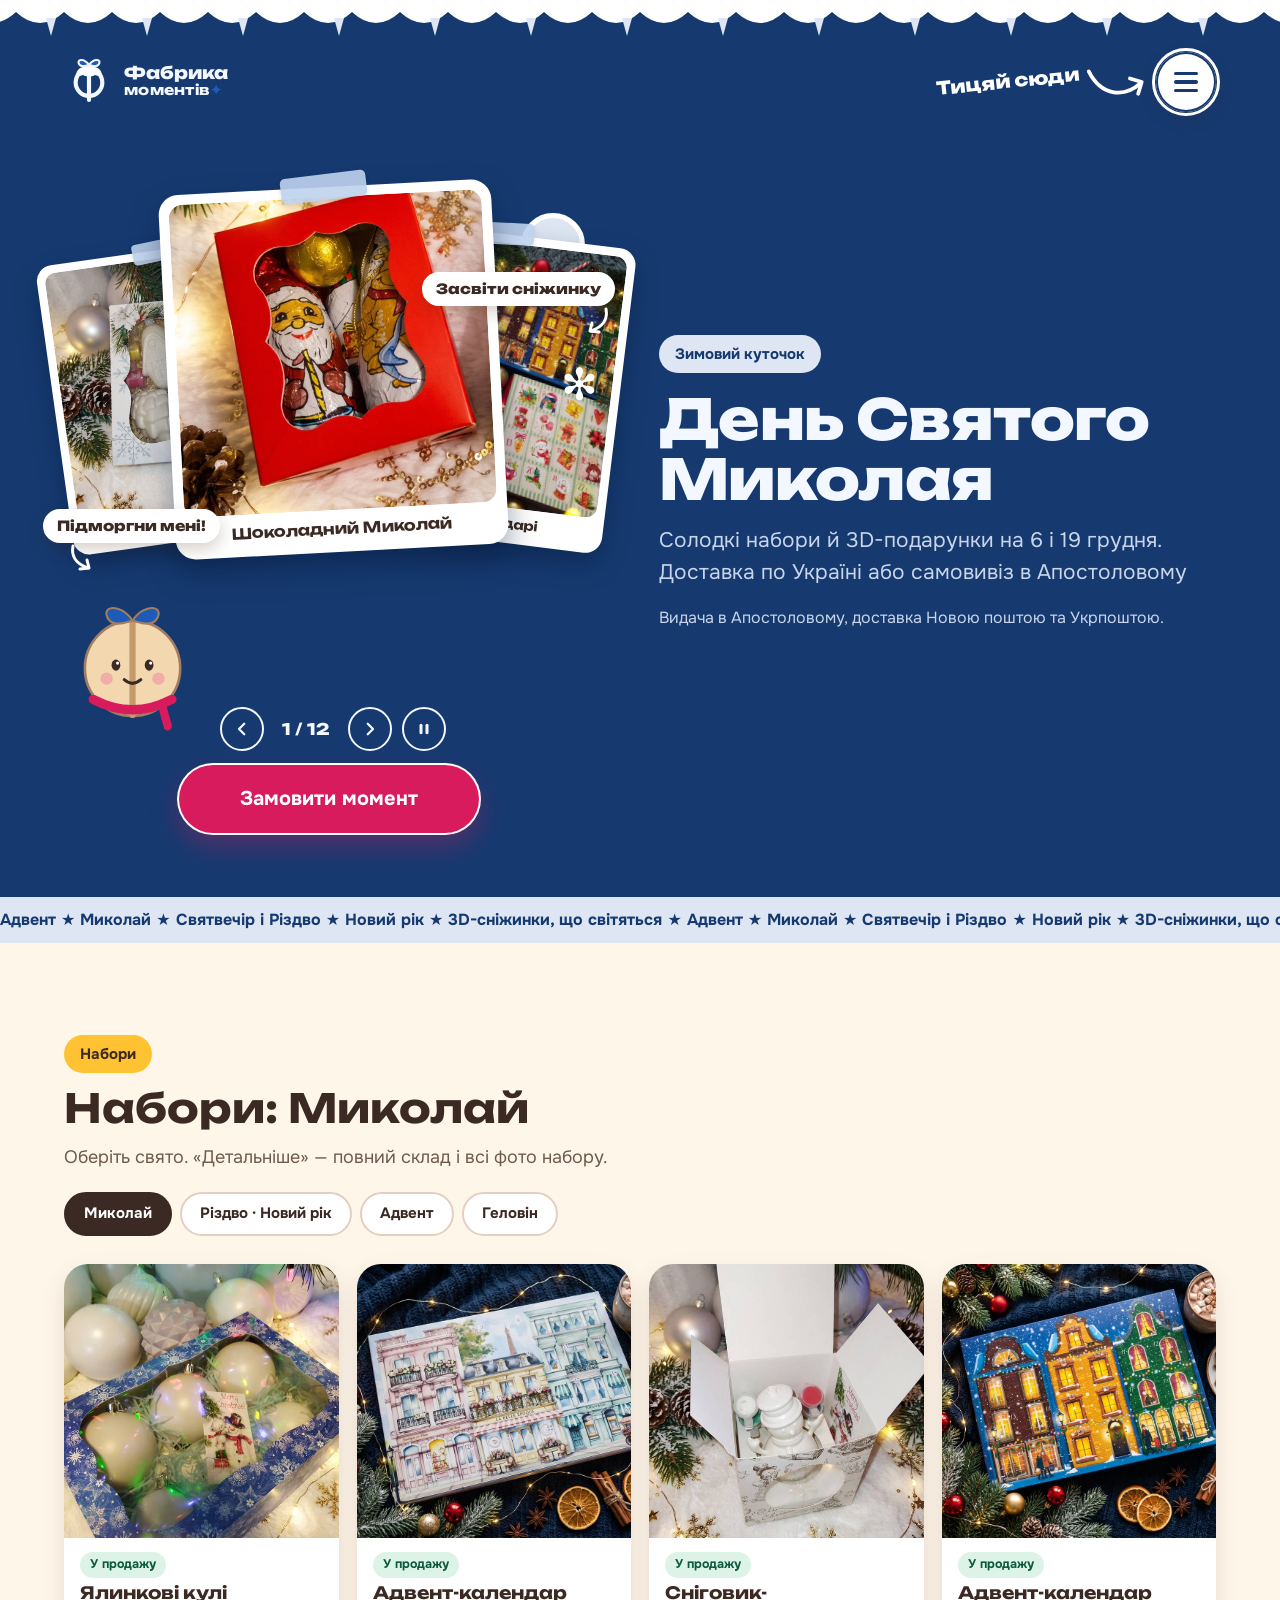
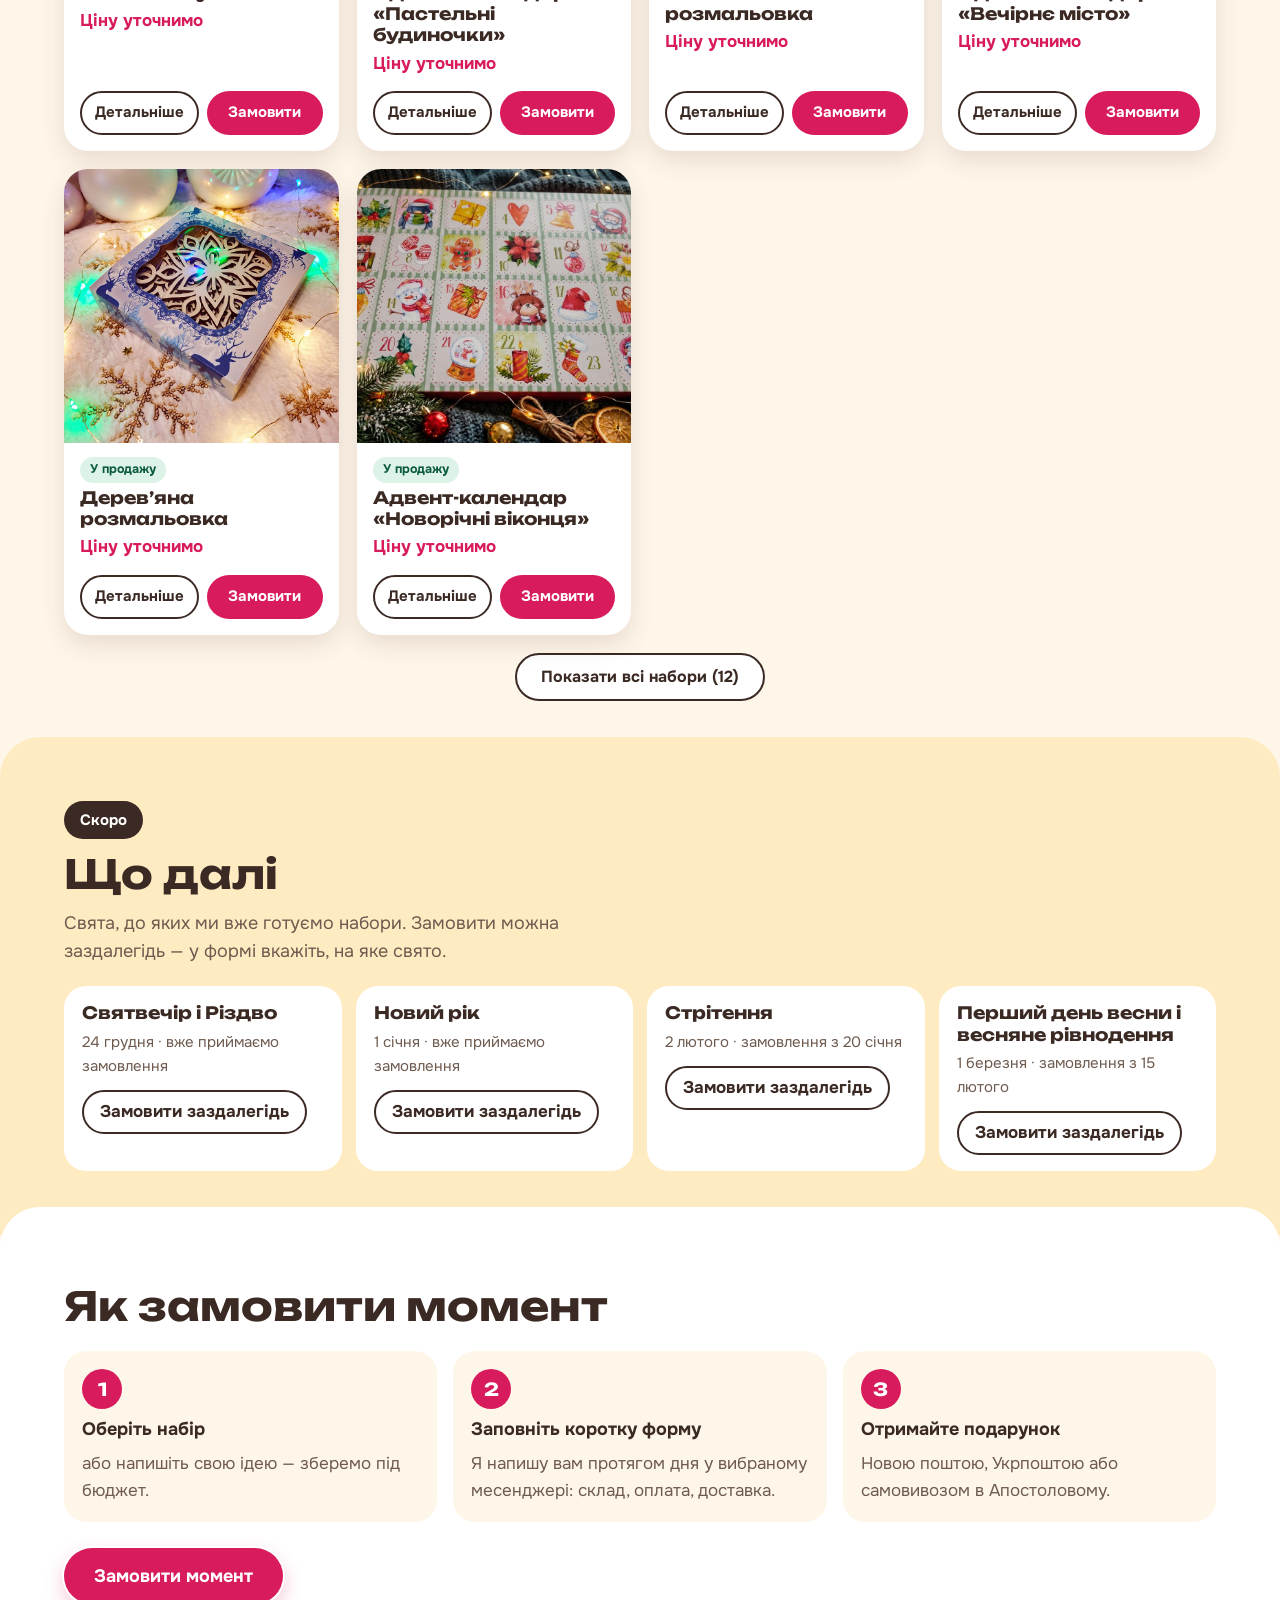
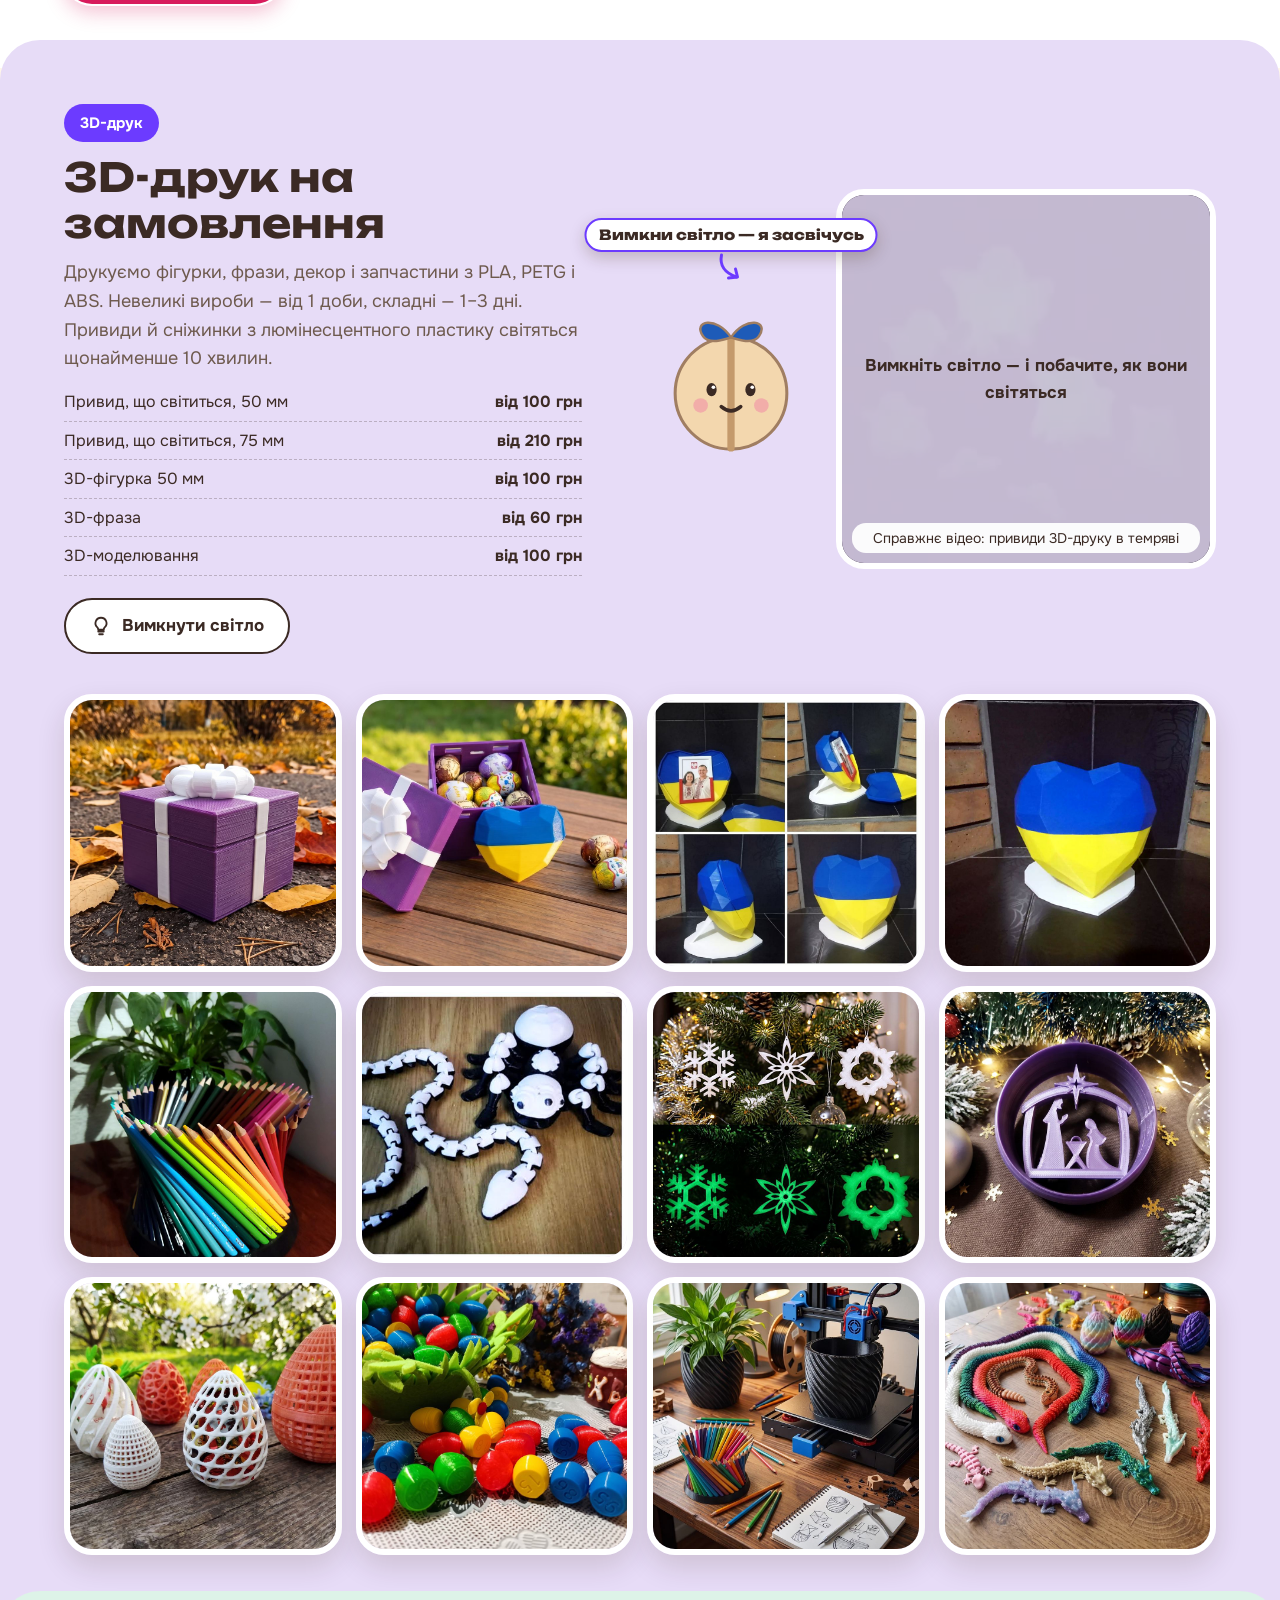
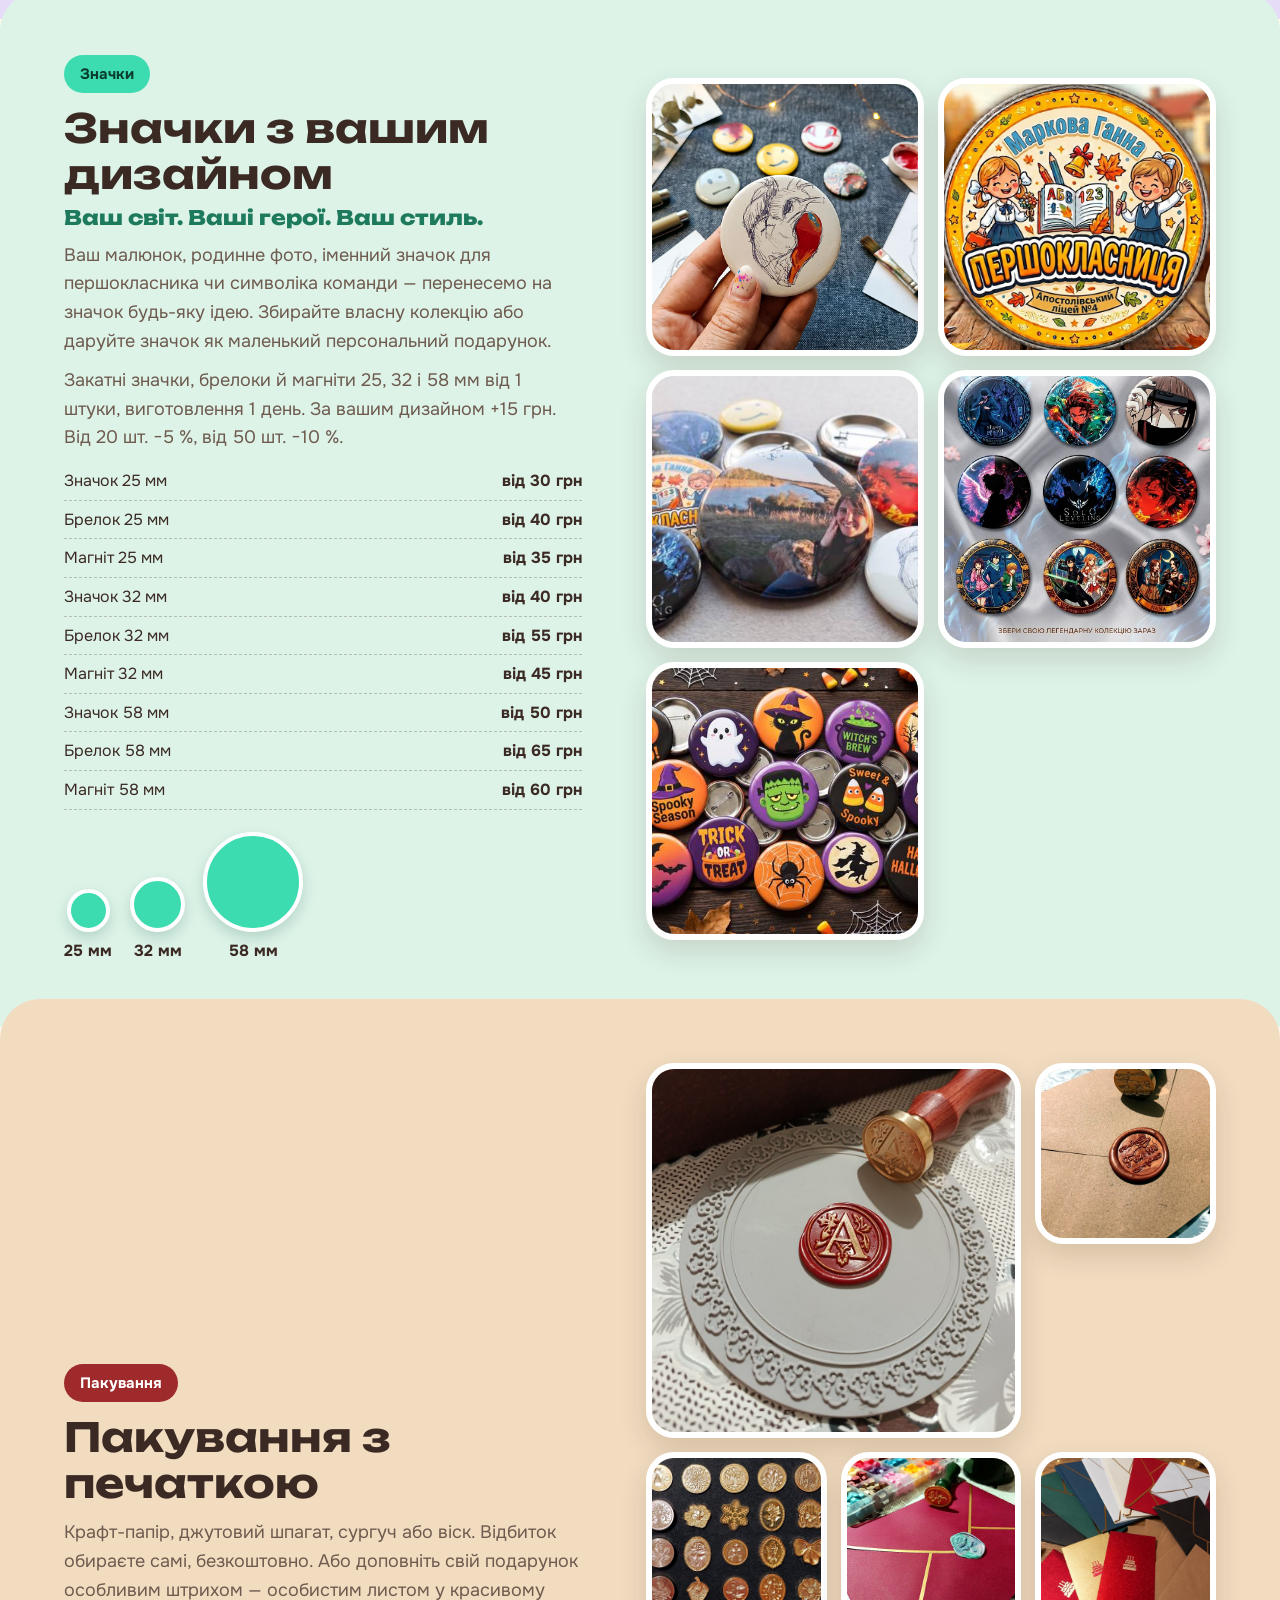
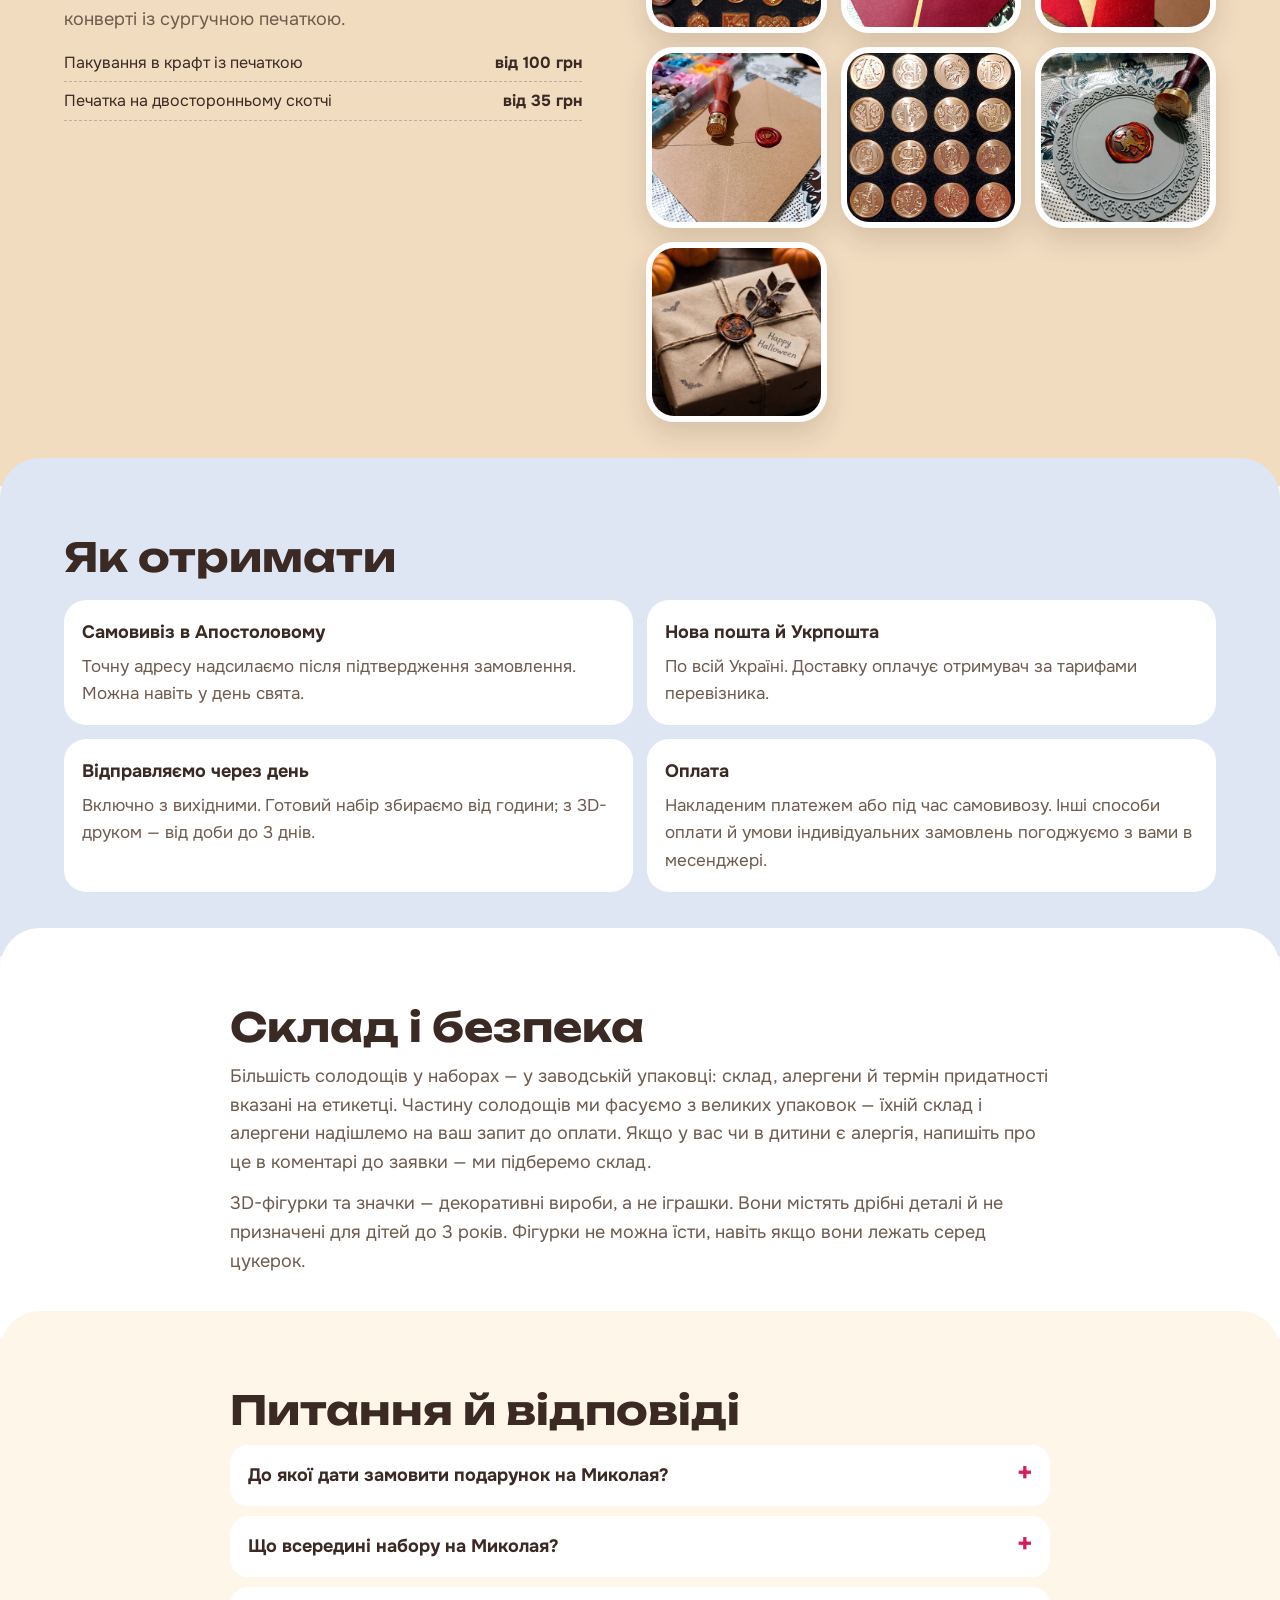
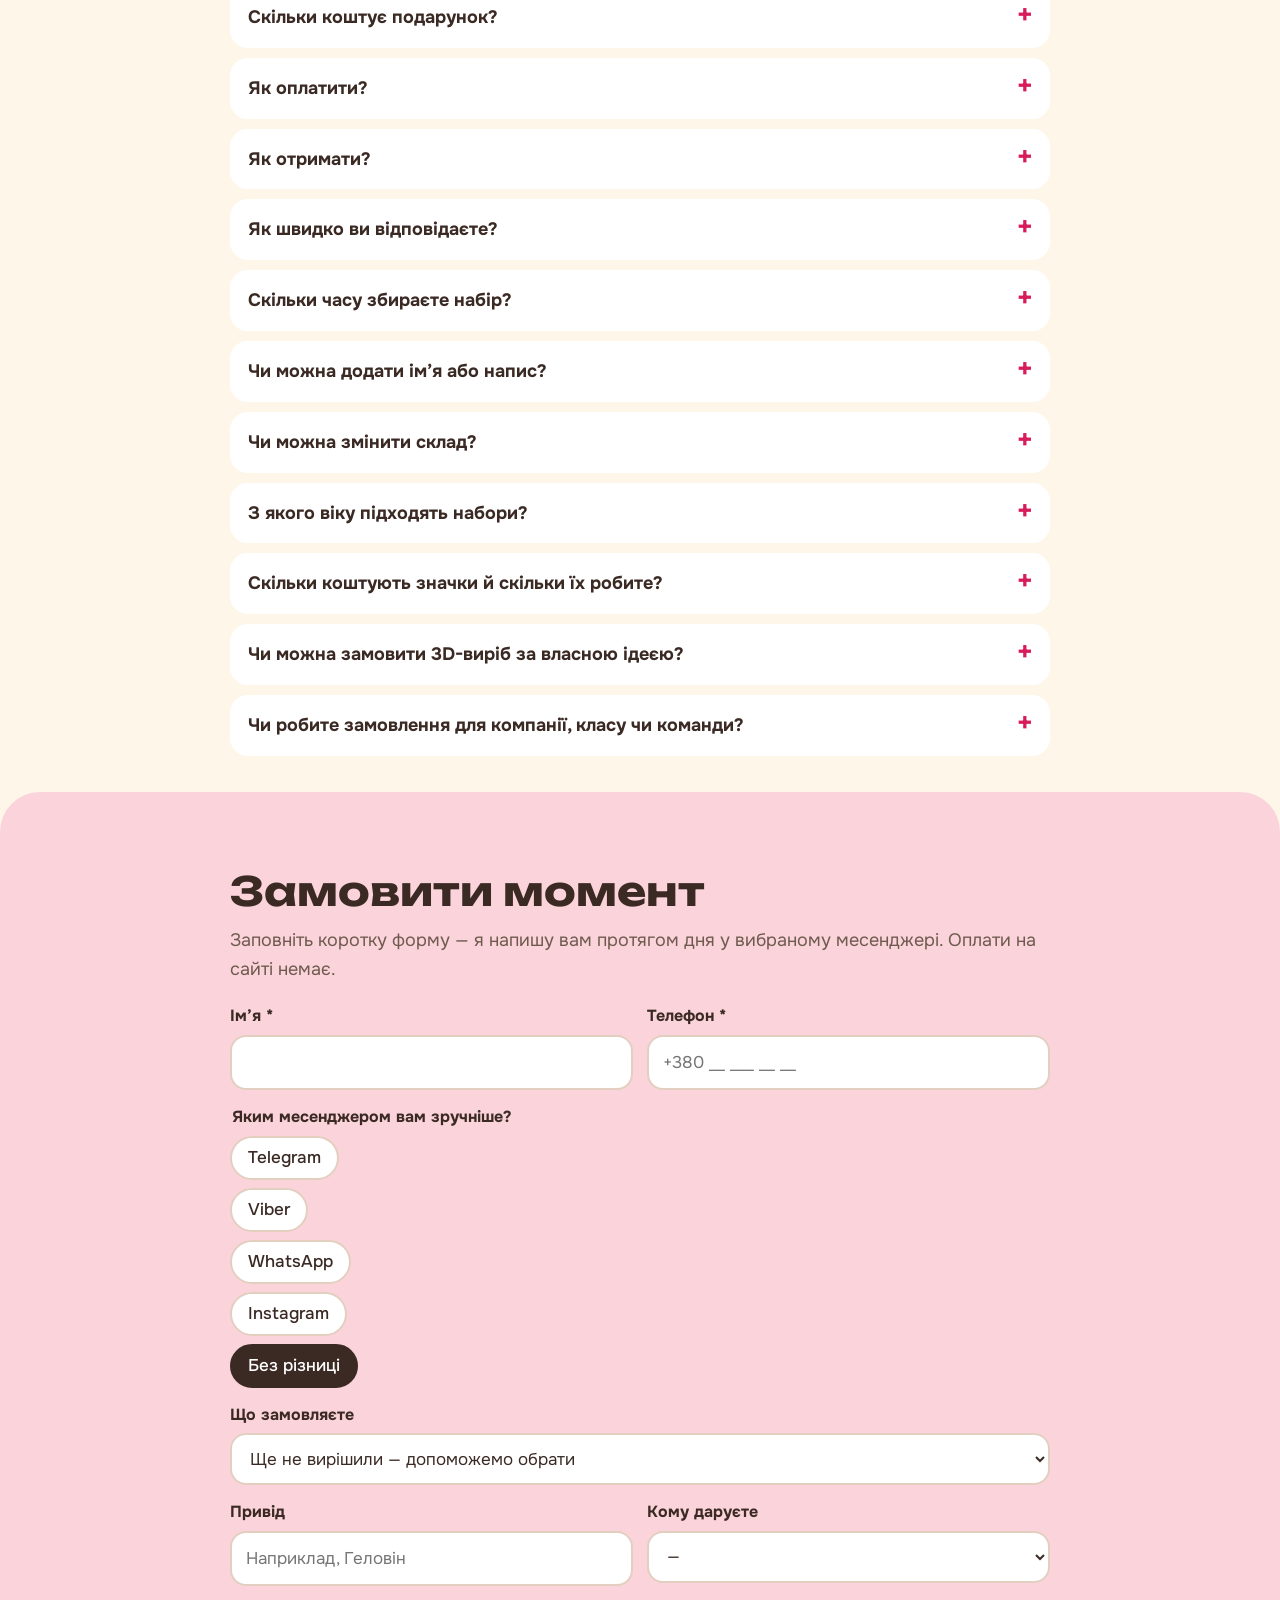
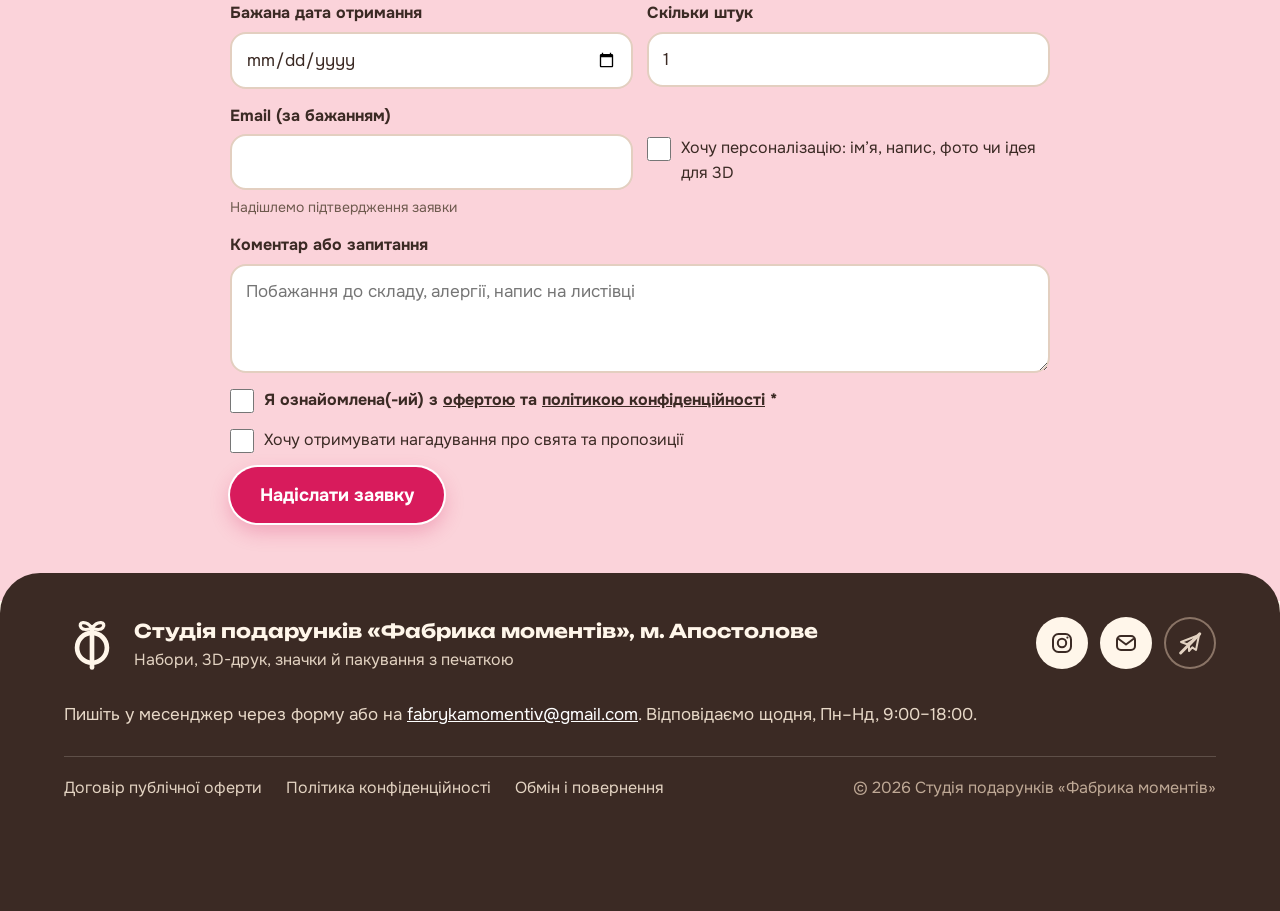
==== index.html @ 747ad574 "Add files via upload" ====
<!DOCTYPE html>
<html lang="uk" data-theme="brand">
<head>
<meta charset="utf-8">
<meta name="viewport" content="width=device-width, initial-scale=1, viewport-fit=cover">
<script>(function(){var h=document.documentElement;h.className+=" fm-wait";try{var t=JSON.parse(localStorage.getItem("fm_theme")||"null"),d=new Intl.DateTimeFormat("en-CA",{timeZone:"Europe/Kyiv"}).format(new Date());if(t&&t.id&&t.day===d&&!/[?&]theme=/.test(location.search))h.setAttribute("data-theme",t.id)}catch(e){}})()</script>
<!-- До запуску: noindex. Прибрати цей рядок на кроці 4.5 пам'ятки-інструкції -->
<meta name="robots" content="noindex">
<title>Фабрика моментів — подарункові набори й 3D-друк, Апостолове</title>
<meta name="description" content="Студія подарунків «Фабрика моментів», м. Апостолове: крафтові набори до свят, 3D-фігурки, що світяться в темряві, значки з вашим дизайном і пакування з печаткою. Доставка Новою поштою та Укрпоштою.">
<link rel="canonical" href="https://fabrykamomentiv.online/">
<meta property="og:type" content="website"><meta property="og:locale" content="uk_UA"><meta property="og:site_name" content="Фабрика моментів">
<meta property="og:title" content="Фабрика моментів — формуємо емоції, бережемо миті">
<meta property="og:description" content="Крафтові набори до свят і 3D-фігурки, що світяться в темряві. Доставка по Україні.">
<meta property="og:url" content="https://fabrykamomentiv.online/"><meta property="og:image" content="https://fabrykamomentiv.online/img/og-2026-11.jpg">
<meta property="og:image:type" content="image/jpeg"><meta property="og:image:width" content="1200"><meta property="og:image:height" content="630">
<meta property="og:image:alt" content="Фабрика моментів — подарункові набори до свят і 3D-друк для ваших моментів. Доставка по Україні.">
<meta name="twitter:card" content="summary_large_image">
<meta name="theme-color" content="#FFF6EA">
<link rel="icon" href="img/favicon.svg" type="image/svg+xml">
<script type="application/ld+json">{"@context": "https://schema.org", "@graph": [{"@type": "Store", "@id": "https://fabrykamomentiv.online/#studio", "name": "Фабрика моментів", "alternateName": "Студія подарунків «Фабрика моментів»", "url": "https://fabrykamomentiv.online/", "email": "fabrykamomentiv@gmail.com", "image": "https://fabrykamomentiv.online/img/og-2026-11.jpg", "description": "Студія подарунків «Фабрика моментів», м. Апостолове: крафтові набори до свят, 3D-фігурки, що світяться в темряві, значки з вашим дизайном і пакування з печаткою. Доставка Новою поштою та Укрпоштою.", "foundingDate": "2023", "address": {"@type": "PostalAddress", "addressLocality": "Апостолове", "addressRegion": "Дніпропетровська область", "addressCountry": "UA"}, "areaServed": "UA", "openingHours": "Mo-Su 09:00-18:00", "sameAs": ["https://www.instagram.com/fabrykamomentiv/"]}, {"@type": "FAQPage", "mainEntity": [{"@type": "Question", "name": "Скільки коштує подарунок?", "acceptedAnswer": {"@type": "Answer", "text": "Є набори до 100, до 200 і до 300 грн. Ціну «від» вказано на кожній картці. Остаточну суму ми погоджуємо з вами в месенджері до оплати, і після погодження вона не змінюється."}}, {"@type": "Question", "name": "Як оплатити?", "acceptedAnswer": {"@type": "Answer", "text": "Накладеним платежем або під час самовивозу. Інші способи оплати й умови індивідуальних замовлень погоджуємо з вами в месенджері."}}, {"@type": "Question", "name": "Як отримати?", "acceptedAnswer": {"@type": "Answer", "text": "Новою поштою або Укрпоштою по всій Україні, доставку оплачує отримувач за тарифами перевізника. Або самовивіз в Апостоловому: адресу надсилаємо після підтвердження замовлення."}}, {"@type": "Question", "name": "Як швидко ви відповідаєте?", "acceptedAnswer": {"@type": "Answer", "text": "Заявки обробляємо щодня, з понеділка по неділю, з 9:00 до 18:00. Ми пишемо вам протягом дня в месенджері, який ви обрали у формі."}}, {"@type": "Question", "name": "Скільки часу збираєте набір?", "acceptedAnswer": {"@type": "Answer", "text": "Готовий набір збираємо від години до кількох годин. Якщо в замовленні є 3D-друк, — від доби до 3 днів (за умови, що не буде відключень світла). Відправляємо через день, включно з вихідними."}}, {"@type": "Question", "name": "Чи можна додати ім’я або напис?", "acceptedAnswer": {"@type": "Answer", "text": "Так. Текст на листівці — безкоштовно. Ініціал на сургучній печатці (поки лише латинські літери) і 3D-напис чи фігурка — за доплату; персоналізація додає 1–2 години до строку."}}, {"@type": "Question", "name": "Чи можна змінити склад?", "acceptedAnswer": {"@type": "Answer", "text": "Так: солодощі можна замінити в межах коробки. Якщо є алергія, напишіть про це в коментарі до заявки."}}, {"@type": "Question", "name": "З якого віку підходять набори?", "acceptedAnswer": {"@type": "Answer", "text": "Набори зі значками та 3D-фігурками не підходять дітям до 3 років через дрібні деталі."}}]}]}</script>
<script src="/assets/site.js" defer></script>
<link rel="preconnect" href="https://fonts.googleapis.com"><link rel="preconnect" href="https://fonts.gstatic.com" crossorigin>
<link href="https://fonts.googleapis.com/css2?family=Onest:wght@400;500;700&family=Unbounded:wght@700;800&display=swap" rel="stylesheet">
<style>
:root{
 --fm-bg:#FFF6EA;--fm-surface:#FFFFFF;--fm-text:#3B2A24;--fm-muted:#6E5A4E;--fm-accent:#D81B5C;--fm-accent-ink:#FFFFFF;--fm-border:#8A6A55;
 --fm-font-head:"Unbounded","Arial Black",Arial,sans-serif;--fm-font-body:"Onest",system-ui,-apple-system,"Segoe UI",Roboto,Arial,sans-serif;--fm-radius:20px;
 --hb:#FFF6EA;--ht:#3B2A24;--hm:#6E5A4E;--d1:#FFC233;--d2:#9E2A2B;--d3:#3DDBB0;--tint:#E7DCF7;--tape:#FBD3DA;--tapet:#3B2A24;
 --bow:#D81B5C;--bow2:#D81B5C;--ring:transparent;--bg-burger:#FFFFFF;--burger:#3B2A24;--ptr:#D81B5C;
 --m-bg:#FFF6EA;--m-text:#3B2A24;--m-card:#FFFFFF;
 --violet:#6C3BFF;--glow:#C6FF00;--night:#0d0420;--acid:#c6ff00;--pink:#ff2e93;--pumpkin:#ff8a00;--cream:#fff4e0;--mute:#e3d6f3;--ink:#0d0420;--hnight:#12062a;
 box-sizing:border-box}
[data-theme=zyma]{--hb:#163A70;--ht:#F3F7FF;--hm:#C9D6EA;--d1:#DDE6F2;--d2:#FFFFFF;--d3:#D81B5C;--tint:#DDE6F2;--tape:#DDE6F2;--tapet:#163A70;--bow:#1E5BB8;--bow2:#1E5BB8;--ring:#FFFFFF;--bg-burger:#FFFFFF;--burger:#163A70;--ptr:#FFFFFF;--m-bg:#163A70;--m-text:#F3F7FF;--m-card:#1F4985}
[data-theme=vesna-velykden]{--hb:#EAF5D9;--d1:#FFC233;--d2:#D81B5C;--d3:#3DDBB0;--tint:#FFFFFF;--tape:#FFEBC2;--bow:#7CC85A;--bow2:#7CC85A;--burger:#3B6E2A;--ptr:#3B6E2A;--m-bg:#EAF5D9}
[data-theme=lito]{--hb:#FFF1C7;--d1:#FFC233;--d2:#2FB5B0;--d3:#F08AA6;--tint:#D7F1EE;--tape:#D7F1EE;--bow:#2FB5B0;--bow2:#2FB5B0;--burger:#1F7C78;--ptr:#1F7C78;--m-bg:#FFF1C7}
[data-theme=osin]{--hb:#F7E2CB;--d1:#C8642E;--d2:#E59A2F;--d3:#9E2A2B;--tint:#FBEBD7;--tape:#FBEBD7;--bow:#C8642E;--bow2:#C8642E;--burger:#8A3E17;--ptr:#A5481C;--m-bg:#F7E2CB}
[data-theme=kokhannia]{--hb:#FDE4DE;--d1:#E0483A;--d2:#3B2A24;--d3:#F5B0A4;--tint:#FFFFFF;--tape:#FFFFFF;--bow:#E0483A;--bow2:#E0483A;--burger:#B8352A;--ptr:#B8352A;--m-bg:#FDE4DE}
[data-theme=ukraina]{--hb:#E8F0FB;--d1:#1E5BB8;--d2:#FFC233;--d3:#1E5BB8;--tint:#FFFFFF;--tape:#FFFFFF;--bow:#1E5BB8;--bow2:#FFC233;--burger:#1E5BB8;--ptr:#1E5BB8;--m-bg:#E8F0FB}
[data-theme=rodyna]{--hb:#FFE3CC;--d1:#D81B5C;--d2:#FFC233;--d3:#3DDBB0;--tint:#FFFFFF;--tape:#FFFFFF;--bow:#D81B5C;--bow2:#D81B5C;--burger:#3B2A24;--ptr:#D81B5C;--m-bg:#FFE3CC}
[data-theme=halloween]{--hb:#12062a;--ht:#fff4e0;--hm:#e3d6f3;--tape:#c6ff00;--tapet:#0d0420;--m-bg:#0d0420;--m-text:#fff4e0;--m-card:#1f0f42}
*,*::before,*::after{box-sizing:border-box;margin:0}
html{background:var(--fm-bg);scroll-behavior:smooth}
body{background:var(--fm-bg);color:var(--fm-text);font:400 17px/1.6 var(--fm-font-body);-webkit-font-smoothing:antialiased}
a{color:inherit}button{font:inherit;color:inherit}
:focus-visible{outline:3px solid currentColor;outline-offset:3px;border-radius:12px}
img,video{display:block;max-width:100%}


.top{position:relative;background:var(--hb);color:var(--ht);transition:background .4s,color .4s;overflow:hidden}
.deco{position:absolute;left:0;right:0;top:0;height:40px;z-index:6;pointer-events:none}
.deco svg{width:100%;height:100%;display:block}
.hd{position:relative;z-index:30;display:flex;align-items:center;justify-content:space-between;gap:12px;padding:52px clamp(16px,5vw,64px) 0}
.logo{display:flex;align-items:center;gap:10px;text-decoration:none;color:var(--ht)}
.logo svg{width:50px;height:50px;flex:0 0 auto}
.logo b{display:block;font:800 17px/1 var(--fm-font-head)}
.logo span{display:block;font:700 14px/1.35 var(--fm-font-head);letter-spacing:.02em}
.logo em{font-style:normal;color:var(--bow)}
.right{display:flex;align-items:center;gap:6px}
.ptr{display:flex;align-items:center;gap:4px;color:var(--ptr);pointer-events:none;animation:bob 1.1s ease-in-out infinite alternate;transition:opacity .4s}
.ptr span{font:800 18px/1.1 var(--fm-font-head);transform:rotate(-6deg);text-align:right;max-width:200px}
.ptr svg{width:66px;height:40px}
.ptr.gone{opacity:0}
@keyframes bob{to{transform:translateX(8px)}}
.burger{position:relative;width:60px;height:60px;border-radius:50%;border:0;background:var(--bg-burger);cursor:pointer;display:grid;place-content:center;gap:5px;box-shadow:0 6px 18px rgba(60,30,10,.18),0 0 0 2px var(--burger) inset;flex:0 0 auto}
.burger i{display:block;width:24px;height:3.5px;border-radius:3px;background:var(--burger)}
@keyframes ring{from{transform:scale(1);opacity:.8}to{transform:scale(1.45);opacity:0}}
.burger::after{content:"";position:absolute;inset:-4px;border-radius:inherit;border:3px solid var(--ptr);animation:ring 1.6s ease-out infinite;pointer-events:none}
.burger.calm::after{display:none}
[data-theme=halloween] .burger::after{border-color:var(--acid)}
[data-theme=halloween] .burger{background:var(--acid);border-radius:16px;box-shadow:4px 4px 0 var(--pink),0 0 0 3px var(--ink) inset}
[data-theme=halloween] .burger i{background:var(--ink);height:4px}
[data-theme=halloween] .logo{padding:8px 12px 8px 8px;background:var(--cream);color:var(--ink);border:3px solid var(--ink);border-radius:16px;box-shadow:4px 4px 0 var(--pink);transform:rotate(-2deg)}
[data-theme=halloween] .logo svg{width:40px;height:40px}
[data-theme=halloween] .ptr{color:var(--acid)}

.hero-in{display:grid;grid-template-columns:minmax(0,1fr) minmax(0,1.05fr);gap:clamp(24px,5vw,72px);align-items:center;padding:clamp(20px,4vw,48px) clamp(16px,5vw,64px) clamp(36px,5vw,64px);max-width:1280px;margin:0 auto;position:relative;z-index:2}
.kicker{display:inline-block;padding:7px 16px;border-radius:999px;background:var(--tape);color:var(--tapet);font-size:15px;font-weight:700}
.hero-in h1{font:800 clamp(30px,4.6vw,56px)/1.08 var(--fm-font-head);margin:16px 0 14px;letter-spacing:-.01em;text-wrap:balance}
.lead{font-size:clamp(18px,1.7vw,21px);line-height:1.55;color:var(--hm);max-width:44ch}
.need{display:inline-block;border:2px dashed var(--hm);border-radius:12px;padding:6px 12px;font-size:16px}
.btn{display:inline-flex;align-items:center;justify-content:center;min-height:56px;padding:0 30px;border-radius:999px;border:0;background:var(--fm-accent);color:#fff;font:700 18px/1 var(--fm-font-body);text-decoration:none;cursor:pointer;box-shadow:0 0 0 2px var(--ring),0 8px 20px rgba(216,27,92,.28);transition:transform .15s}
.btn:hover{transform:translateY(-2px)}
.acts{margin-top:30px}.acts .btn{min-height:68px;min-width:300px;padding:0 44px;font-size:20px;box-shadow:0 0 0 2px var(--ring),0 12px 28px rgba(216,27,92,.34)}
.micro{margin-top:16px;font-size:16px;color:var(--hm)}
.hint{margin-top:6px;font-size:15px;color:var(--hm);min-height:22px}

.vis{display:flex;flex-direction:column;align-items:center;min-width:0}
.stage{position:relative;width:min(100%,560px,calc((100svh - 330px)*.8 + 104px));padding:0 48px 0 56px}
.vis .acts{margin-top:14px;display:flex;justify-content:center;width:100%}
.abox{position:relative}
.arch{position:relative;aspect-ratio:4/5;border-radius:999px 999px 28px 28px;background:var(--tint);border:8px solid #fff;box-shadow:0 18px 40px rgba(90,50,20,.18);overflow:hidden;display:grid;place-items:center}
.sl{position:absolute;inset:0;opacity:0;transition:opacity .7s}
.sl.on{opacity:1}
.sl img,.sl video{width:100%;height:100%;object-fit:cover}
.arch .ph0{width:52%;color:var(--hm);opacity:.9}.arch .ph0 svg{width:100%;height:auto;display:block}
.arch .need0{position:absolute;left:30%;right:8%;bottom:14px;text-align:center;font-size:14px;line-height:1.3;color:var(--fm-muted);border:2px dashed #cbb8a6;border-radius:14px;padding:6px 8px;background:rgba(255,255,255,.75)}
.ctl.off{visibility:hidden}
.ctl{display:flex;align-items:center;justify-content:center;gap:10px;margin:14px 0 0;min-height:44px}
.ctl button{width:44px;height:44px;border-radius:50%;border:2px solid var(--ht);background:transparent;color:var(--ht);cursor:pointer;display:grid;place-items:center;flex:0 0 auto}
.ctl svg{width:18px;height:18px}
.cnt{min-width:64px;text-align:center;font:800 16px/1 var(--fm-font-head);color:var(--ht)}
.dots{display:flex;gap:6px;flex-wrap:nowrap;justify-content:center}
.dots i{width:9px;height:9px;border-radius:50%;background:var(--ht);opacity:.3}.dots i.on{opacity:1}
.aicap{position:absolute;z-index:5;right:16px;left:24%;bottom:14px;margin:0;text-align:right;font-size:14px;line-height:1.35;color:#3B2A24;background:rgba(255,255,255,.93);border-radius:14px;padding:6px 10px;box-shadow:0 4px 12px rgba(60,30,10,.15)}.aicap:empty{display:none}.aicap b{color:#3B2A24;font-weight:700}.aicap small{font-size:13.5px;opacity:.85}
.dot{position:absolute;border-radius:50%;pointer-events:none}
.d1{width:15%;aspect-ratio:1;right:-9%;top:10%;background:var(--d1);border:5px solid #fff}
.d2{width:10%;aspect-ratio:1;left:-8%;top:30%;background:var(--d2)}
.d3{width:6%;aspect-ratio:1;right:-5%;top:58%;background:var(--d3)}
.mkb{position:absolute;left:-14%;bottom:-7%;width:34%;padding:0;border:0;background:none;cursor:pointer;border-radius:50%;z-index:4}
.mkb svg,.big svg{width:100%;height:auto;display:block;overflow:visible}
.tip-b{position:absolute;z-index:6;display:flex;align-items:flex-end;gap:0;pointer-events:none;transition:opacity .4s;animation:tb 1.2s ease-in-out infinite alternate}
.tip-b b{background:#fff;color:#3B2A24;font:800 14px/1.15 var(--fm-font-head);padding:7px 12px;border-radius:999px;box-shadow:0 6px 16px rgba(60,30,10,.22);white-space:nowrap;border:2px solid var(--ptr)}
.tip-b svg{width:30px;height:30px;color:var(--ptr);flex:0 0 auto;overflow:visible}
.tip-b.done{opacity:0;animation:none}
@keyframes tb{to{transform:translateY(-5px)}}
.t-mk{left:-18%;bottom:22.5%;flex-direction:column;align-items:flex-start}
.t-mk svg{margin-left:14%}
.t-flake{right:-16%;top:21%;flex-direction:column;align-items:flex-end}
.t-flake svg{transform:scaleX(-1);margin-right:4px}
.t-egg{left:3%;top:10%;flex-direction:row-reverse;align-items:center}
.t-egg svg{transform:rotate(90deg)}
.say{position:absolute;left:-16%;bottom:27%;z-index:7;max-width:70%;background:#fff;color:#3B2A24;font:700 16px/1.3 var(--fm-font-body);padding:10px 14px;border-radius:18px 18px 18px 4px;box-shadow:0 8px 20px rgba(60,30,10,.22);border:2px solid var(--d1);animation:pop .35s cubic-bezier(.3,1.6,.5,1)}
@keyframes pop{from{transform:scale(.6);opacity:0}}
.t-spider{right:62px;top:auto;bottom:12px;flex-direction:row;align-items:center;--ptr:#c6ff00}
.t-spider b{background:#0d0420;color:#c6ff00;border-color:#c6ff00}
.t-spider svg{transform:rotate(-90deg)}
.t-ghost{left:calc(max(16px,2.5%) + 92px);top:23%;flex-direction:row-reverse;align-items:center;--ptr:#c6ff00;display:none}
.t-ghost b{background:#0d0420;color:#c6ff00;border-color:#c6ff00}
.t-ghost svg{transform:rotate(90deg)}
@media(min-width:1300px){.t-ghost{display:flex}}
.t-lab{left:50%;bottom:calc(100% + 2px);transform:translateX(-50%);flex-direction:column;align-items:center;animation:none;--ptr:#6C3BFF}
.lab.dark .t-lab{--ptr:#c6ff00}
.labmk{position:relative}
.kid{position:absolute;left:12%;bottom:-5%;width:20%;z-index:3;transition:transform .5s cubic-bezier(.3,1.6,.5,1);pointer-events:none}
.kid.peek{transform:translateY(-26px) rotate(-8deg)}
.eye{transform-box:fill-box;transform-origin:center;transition:transform .12s}
.wink .eye-r{transform:scaleY(.12)}
.fx{position:absolute;border:0;background:none;padding:0;cursor:pointer;z-index:4;border-radius:50%}
.flake{right:-12%;top:38%;font-size:44px;line-height:1;color:#fff;transition:color .4s,text-shadow .4s}
.flake.on{color:var(--glow);text-shadow:0 0 14px var(--glow),0 0 32px rgba(198,255,0,.7)}
.egg{left:-13%;top:6%;width:13%;aspect-ratio:52/66;height:auto}.egg svg{width:100%;height:100%}
.egg.wob{animation:wob .5s}@keyframes wob{25%{transform:rotate(-12deg)}75%{transform:rotate(12deg)}}
.pt{position:absolute;pointer-events:none;z-index:9;animation:fly var(--t,1.4s) ease-out forwards}
@keyframes fly{to{transform:translate(var(--dx),var(--dy)) rotate(var(--r,360deg));opacity:0}}
.snow{position:absolute;inset:0;pointer-events:none;z-index:1;overflow:hidden}
.snow i{position:absolute;top:-10px;width:var(--s);height:var(--s);border-radius:50%;background:#fff;opacity:.75;animation:sn var(--t) linear infinite;animation-delay:var(--d)}
@keyframes sn{to{transform:translate(var(--x),110vh)}}

/* Halloween */
.hwz{display:none;position:relative}
[data-theme=halloween] .hero-in{display:none}[data-theme=halloween] .hwz{display:block}
.hwz .bg,.hwz .shade,.hwz .warm,.hwz .dts{position:absolute;inset:-200px 0 0 0;pointer-events:none}
.top .hwbg{display:none;position:absolute;inset:0;z-index:0}
[data-theme=halloween] .top .hwbg{display:block}
.hwbg img{width:100%;height:100%;object-fit:cover;object-position:50% 62%;filter:saturate(1.4) contrast(1.08)}
.hwbg .shade{position:absolute;inset:0;background:radial-gradient(circle var(--r,280px) at var(--x,62%) var(--y,46%),rgba(18,6,42,0) 0,rgba(18,6,42,.45) 55%,rgba(18,6,42,.92) 100%)}
.hwbg .warm{position:absolute;inset:0;background:radial-gradient(60% 40% at 50% 100%,rgba(255,46,147,.4),transparent);animation:flick 3.2s ease-in-out infinite alternate}
@keyframes flick{from{opacity:.5}to{opacity:1}}
.hwbg .dts{position:absolute;inset:0;background-image:radial-gradient(rgba(198,255,0,.55) 1.2px,transparent 1.7px);background-size:10px 10px;opacity:.2;mix-blend-mode:screen}
.drip{position:absolute;top:30px;width:10px;height:14px;border-radius:50% 50% 50% 50%/60% 60% 40% 40%;background:var(--acid);border:2px solid var(--ink);z-index:7;opacity:0;animation:drip 3.8s ease-in infinite;display:none}
[data-theme=halloween] .drip{display:block}
@keyframes drip{0%{transform:translateY(0);opacity:0}15%{opacity:1}100%{transform:translateY(160px);opacity:0}}
.sw{position:absolute;top:0;left:73%;z-index:7;display:none;flex-direction:column;align-items:center;transform-origin:top;animation:sway 4s ease-in-out infinite alternate;transition:transform .5s cubic-bezier(.3,1.6,.5,1)}
[data-theme=halloween] .sw{display:flex}
@keyframes sway{from{transform:translateY(0) rotate(-2deg)}to{transform:translateY(14px) rotate(2deg)}}
.sw.scared{animation:none;transform:translateY(-110px)}
.thread{width:3px;height:140px;background:var(--cream)}
.spider{width:64px;height:48px;margin-top:-4px;padding:0;border:0;background:none;cursor:pointer}
.gh{position:absolute;z-index:3;width:var(--w);fill:var(--cream);stroke:var(--ink);stroke-width:3;opacity:.92;filter:drop-shadow(0 0 10px rgba(255,244,224,.4));animation:fl 6s ease-in-out infinite alternate;transition:filter .4s,opacity .4s;pointer-events:none}
.gh.tap{animation:none;opacity:1;filter:drop-shadow(0 0 20px rgba(255,244,224,.95)) drop-shadow(0 0 46px rgba(198,255,0,.85));transform:scale(1.12);transition:transform .2s}
.dctl .gm{pointer-events:auto;cursor:pointer;-webkit-tap-highlight-color:transparent}
.gh.lit{opacity:1;filter:drop-shadow(0 0 20px rgba(255,244,224,.95)) drop-shadow(0 0 46px rgba(198,255,0,.75))}
@keyframes fl{from{transform:translateY(-10px) rotate(-3deg)}to{transform:translateY(12px) rotate(3deg)}}
.g1{left:max(16px,2.5%);top:20%;--w:84px}.g2{right:max(20px,3%);top:6%;--w:58px;animation-delay:-2s}.g3{right:max(16px,2.5%);top:34%;--w:100px;animation-delay:-4s}
.pwrap{position:relative;width:100%;max-width:1060px;justify-self:center}
.pwrap .panel{position:relative;z-index:2;max-width:none}
.dctl .gm{display:none}
.eyes{position:absolute;z-index:3;display:flex;gap:6px;pointer-events:none}
.eyes .ey{width:40px;height:40px;border-radius:50%;background:#fff;display:grid;place-items:center;border:3px solid var(--ink);animation:blink 5s infinite}
.pupil{width:19px;height:19px;border-radius:50%;background:var(--ink);box-shadow:inset 0 0 0 4px var(--c,var(--acid))}
@keyframes blink{0%,92%,100%{transform:scaleY(1)}95%{transform:scaleY(.08)}}
.e1{left:auto;right:14%;top:-30px;z-index:1;--c:var(--pink)}.e2{left:max(18px,3%);top:44%}
@media(max-width:1199px){.g3{display:none}}@media(max-width:1299px){.e2{display:none}}
.hw-in{position:relative;z-index:5;display:grid;grid-template-columns:1fr;gap:52px;justify-items:center;padding:0 clamp(18px,5vw,64px) 44px;max-width:1180px;margin:0 auto;--cw:clamp(160px,calc((100svh - 470px)*.62),240px)}
.panel{width:100%;max-width:1060px;padding:clamp(18px,2.4vw,28px) clamp(20px,3vw,36px)!important;display:grid;grid-template-columns:minmax(0,1.15fr) minmax(0,1fr);gap:8px 40px;align-items:center;background:var(--cream);color:var(--ink);border:4px solid var(--ink);border-radius:18px;box-shadow:8px 8px 0 var(--pink);padding:clamp(20px,3vw,34px);transform:rotate(-.8deg)}
.pill{display:inline-block;padding:6px 14px;border:3px solid var(--ink);background:var(--pumpkin);color:var(--ink);box-shadow:3px 3px 0 var(--ink);transform:rotate(-3deg);font-weight:700;font-size:15px;border-radius:10px}
.panel .h1x{font:800 clamp(26px,3.2vw,38px)/1.1 var(--fm-font-head);margin:14px 0 8px;text-shadow:3px 3px 0 var(--acid);animation:glitch 5s infinite}
@keyframes glitch{0%,92%,100%{text-shadow:3px 3px 0 var(--acid);transform:none}94%{text-shadow:-4px 0 0 var(--pink),4px 0 0 #00b8d4;transform:translateX(2px)}96%{text-shadow:4px 0 0 var(--pink),-4px 0 0 #00b8d4;transform:translateX(-2px)}}
.panel .lead2{font-size:18px;color:#2b1646;max-width:46ch}
.cdl{margin:0 0 8px;font-size:15px;font-weight:700}
.count{display:flex;gap:8px;perspective:400px}
.cell{min-width:56px;padding:8px 6px 6px;border-radius:10px;background:var(--ink);box-shadow:3px 3px 0 var(--pink);text-align:center}
.cell b{display:block;font:800 26px/1 var(--fm-font-head);color:var(--acid)}.cell span{font-size:13px;color:var(--mute)}
.flip{animation:flip .5s}@keyframes flip{from{transform:rotateX(90deg);opacity:0}to{transform:none;opacity:1}}
.hacts{display:flex;justify-content:center;margin-top:16px;position:relative;z-index:6}
.hbtn{position:relative;display:inline-flex;align-items:center;justify-content:center;min-height:68px;min-width:300px;padding:0 44px;margin-top:0;border:4px solid var(--ink);border-radius:18px;font:800 20px/1 var(--fm-font-head);text-decoration:none;cursor:pointer;color:var(--ink);background:var(--acid);box-shadow:6px 6px 0 var(--pink);animation:wiggle 3s infinite}
.hbtn::after{content:"";position:absolute;inset:-4px;border-radius:inherit;border:3px solid var(--pink);animation:ping 1.8s ease-out infinite;pointer-events:none}
@keyframes ping{from{transform:scale(1);opacity:.9}to{transform:scale(1.15,1.4);opacity:0}}
@keyframes wiggle{0%,86%,100%{transform:rotate(0)}89%{transform:rotate(-2.5deg)}92%{transform:rotate(2.5deg)}95%{transform:rotate(-1.5deg)}}
.panel .micro2{margin-top:16px;font-size:16px;color:#3a2457;font-weight:500}.panel .hint2{margin-top:4px;font-size:15px;color:#4a3566}
.deck-w{position:relative;width:100%;max-width:760px;margin-top:-40px}
.deck{position:relative;height:calc(var(--cw)*1.33 + 98px);touch-action:pan-y}
.pc{position:absolute;left:50%;top:10px;width:var(--cw);margin-left:calc(var(--cw)/-2);background:var(--cream);padding:8px 8px 0;border:3px solid var(--ink);border-radius:8px;box-shadow:7px 7px 0 var(--ink);transition:transform .5s cubic-bezier(.3,1.3,.5,1),opacity .4s;opacity:0;pointer-events:none}
.pc::before{content:"";position:absolute;top:-14px;left:50%;width:72px;height:24px;margin-left:-36px;background:rgba(198,255,0,.9);border:2px solid var(--ink);transform:rotate(-5deg);border-radius:4px}
.pc .ph{aspect-ratio:3/4;overflow:hidden;border-radius:4px;background:#2a1745}
.pc img,.pc video{width:100%;height:100%;object-fit:cover;filter:saturate(1.2)}
.pc figcaption{padding:8px 4px 10px;font-weight:700;font-size:16px;line-height:1.25;color:var(--ink)}
.pc figcaption small{display:block;font-weight:500;font-size:13px;color:#4a3566}
.pc.p0{opacity:1;z-index:3;transform:rotate(-3deg);pointer-events:auto}
.pc.p1{opacity:1;z-index:2;transform:translate(calc(var(--cw)*.62),18px) rotate(6deg) scale(.86)}
.pc.p3{opacity:1;z-index:0;transform:translate(calc(var(--cw)*1.18),40px) rotate(12deg) scale(.72)}
.pc.p4{opacity:1;z-index:0;transform:translate(calc(var(--cw)*-1.16),52px) rotate(-13deg) scale(.68)}
.pc.p2{opacity:1;z-index:1;transform:translate(calc(var(--cw)*-.6),30px) rotate(-8deg) scale(.8)}
.dctl{position:relative;z-index:6;display:flex;align-items:center;justify-content:center;gap:12px;margin-top:6px}
.dctl button{width:48px;height:48px;border-radius:14px;border:3px solid var(--ink);background:var(--acid);color:var(--ink);box-shadow:3px 3px 0 var(--pink);cursor:pointer;display:grid;place-items:center}
.dctl svg{width:22px;height:22px}
.dctl output{min-width:70px;text-align:center;font:800 16px var(--fm-font-head);color:var(--cream)}
.tag{position:absolute;left:4%;top:40px;z-index:5;width:140px;height:140px;padding:22px;display:grid;place-items:center;text-align:center;background:var(--acid);color:var(--ink);font:800 13px/1.2 var(--fm-font-head);clip-path:polygon(50% 0,61% 12%,75% 5%,79% 20%,95% 21%,90% 36%,100% 50%,90% 64%,95% 79%,79% 80%,75% 95%,61% 88%,50% 100%,39% 88%,25% 95%,21% 80%,5% 79%,10% 64%,0 50%,10% 36%,5% 21%,21% 20%,25% 5%,39% 12%);animation:pulse 1.6s ease-in-out infinite alternate}
@keyframes pulse{to{transform:scale(1.08) rotate(4deg)}}
.candy{position:absolute;z-index:9;width:10px;height:14px;border-radius:50%;pointer-events:none;animation:fall linear forwards}
@keyframes fall{to{transform:translate(var(--dx),110vh) rotate(540deg)}}

.tape{background:var(--tape);color:var(--tapet);overflow:hidden;white-space:nowrap;font-weight:700;font-size:16px;transition:background .4s}
.tape span{display:inline-block;padding:10px 0;animation:mq 40s linear infinite}
[data-theme=halloween] .tape{border-block:3px solid var(--ink);text-transform:uppercase;letter-spacing:.05em}
@keyframes mq{to{transform:translateX(-50%)}}

.sec{padding:clamp(36px,5vw,64px) clamp(16px,5vw,64px);border-radius:40px 40px 0 0;margin-top:-28px;position:relative}
.sec-in{max-width:1180px;margin:0 auto;display:grid;grid-template-columns:minmax(0,1fr) minmax(0,1.1fr);gap:clamp(24px,5vw,64px);align-items:center}
.sec h2{font:700 clamp(26px,3.4vw,40px)/1.15 var(--fm-font-head);margin:12px 0}
.sec p{color:var(--fm-muted);max-width:48ch;font-size:18px;line-height:1.6}
.tg{display:inline-block;border-radius:999px;padding:7px 16px;font-size:15px;font-weight:700}
.first{margin-top:28px}
.lab{background:#E7DCF7;transition:background .6s,color .6s}
.lab .tg{background:var(--violet);color:#fff}
.switch{margin-top:22px;display:inline-flex;align-items:center;gap:10px;min-height:56px;padding:0 24px;font-size:17px;border-radius:999px;border:2px solid var(--fm-text);background:#fff;font-weight:700;cursor:pointer}
.switch svg{width:22px;height:22px}
.show{display:grid;grid-template-columns:auto minmax(0,1fr);gap:20px;align-items:center}
.labmk{width:170px;padding:0;border:0;background:none;cursor:pointer;border-radius:50%}
.labmk .day,.labmk .night{transition:opacity .6s}.labmk .night{opacity:0}
.vid{position:relative;border-radius:28px;overflow:hidden;background:#0d0420;aspect-ratio:1;border:6px solid #fff}
.vid video{width:100%;height:100%;object-fit:cover}
.vid .cap,.ph-cap{position:absolute;left:10px;right:10px;bottom:10px;border-radius:14px;background:rgba(255,255,255,.94);color:#3B2A24;font-size:14px;line-height:1.3;padding:6px 10px;text-align:center}
.vid .veil{position:absolute;inset:0;display:grid;place-items:center;background:rgba(231,220,247,.84);color:#3B2A24;font-weight:700;text-align:center;padding:16px;transition:opacity .6s}
.lab.dark{background:var(--night);color:#F3EEFF}.lab.dark p{color:#cfc6e0}
.lab.dark .switch{background:var(--night);color:var(--glow);border-color:var(--glow)}
.lab.dark .labmk .day{opacity:0}.lab.dark .labmk .night{opacity:1}
.lab.dark .vid{border-color:#2a1a4a}.lab.dark .veil{opacity:0;pointer-events:none}
.badges{background:#DDF3E8}
.badges .tg{background:#3DDBB0;color:#0b3d2e}
.sizes{display:flex;align-items:flex-end;gap:18px;margin-top:22px}
.sizes figure{text-align:center;font-weight:700;font-size:16px}
.sizes i{display:block;border-radius:50%;background:#3DDBB0;border:4px solid #fff;box-shadow:0 6px 14px rgba(20,90,70,.2);margin:0 auto 6px}
.pics{display:grid;grid-template-columns:repeat(2,minmax(0,1fr));gap:14px}
.pic{position:relative;border-radius:28px;overflow:hidden;border:6px solid #fff;box-shadow:0 12px 28px rgba(60,30,10,.14);aspect-ratio:1}
.pic img{width:100%;height:100%;object-fit:cover}
.pic.tall{grid-row:span 2;aspect-ratio:auto}
.pack{background:#F1DCC0}
.pack .tg{background:#9E2A2B;color:#fff}
.pack .pics{grid-template-columns:repeat(3,minmax(0,1fr))}
.pack .pic:first-child{grid-column:span 2;aspect-ratio:auto}

.foot{background:#3B2A24;color:#FFF6EA;padding:44px clamp(16px,5vw,64px) 110px;border-radius:40px 40px 0 0;margin-top:-28px;position:relative}
.foot-in{max-width:1180px;margin:0 auto;display:grid;grid-template-columns:minmax(0,1.3fr) auto;gap:28px 40px;align-items:start}
.fbrand{display:flex;gap:14px;align-items:center}
.fbrand svg{width:56px;height:56px;color:#FFF6EA;flex:0 0 auto}
.fbrand p{font:700 clamp(16px,1.8vw,19px)/1.35 var(--fm-font-head)}
.fbrand small{display:block;font:400 16px/1.45 var(--fm-font-body);color:#E3D3C2;margin-top:4px}
.icons{display:flex;gap:12px;justify-self:end}
.ic{width:52px;height:52px;border-radius:50%;display:grid;place-items:center;background:#FFF6EA;color:#3B2A24;text-decoration:none;border:0;cursor:pointer;position:relative}
.ic svg{width:24px;height:24px}
.ic.off{background:transparent;color:#E3D3C2;box-shadow:inset 0 0 0 2px #8a7466;cursor:help}
.ic.off::after{content:"";position:absolute;width:30px;height:2.5px;background:#E3D3C2;transform:rotate(-45deg);border-radius:2px}
.legal{grid-column:1/-1;display:flex;flex-wrap:wrap;gap:10px 24px;font-size:16px;border-top:1px solid rgba(255,246,234,.18);padding-top:18px}
.legal a{text-decoration:none;color:#E3D3C2}.legal a:hover{color:#fff}
.legal span{margin-left:auto;color:#bfa996}
.note{grid-column:1/-1;font-size:14px;color:#bfa996;max-width:75ch;line-height:1.5}
.tip{font-size:12.5px;color:#E3D3C2;justify-self:end;grid-column:2;margin-top:-18px}

.menu{position:fixed;inset:0;z-index:90;display:none}.menu.open{display:block}
.menu .back{position:absolute;inset:0;background:rgba(40,20,10,.5)}
.sheet{position:absolute;top:0;right:0;bottom:0;width:min(90vw,400px);background:var(--m-bg);color:var(--m-text);border-radius:32px 0 0 32px;padding:calc(20px + env(safe-area-inset-top,0px)) 20px 24px;display:flex;flex-direction:column;gap:10px;overflow:auto;animation:slide .25s ease-out}
@keyframes slide{from{transform:translateX(40px);opacity:0}}
.mhead{display:flex;justify-content:space-between;align-items:center;margin-bottom:6px}
.mhead b{font:800 16px var(--fm-font-head)}
.mclose{width:48px;height:48px;border-radius:50%;border:2px solid currentColor;background:none;cursor:pointer;font-size:22px;line-height:1}
.item{display:flex;justify-content:space-between;align-items:center;padding:15px 18px;border-radius:20px;background:var(--m-card);text-decoration:none;font:700 18px/1.2 var(--fm-font-body)}
.item i{width:12px;height:12px;border-radius:50%;background:var(--c)}
.menu .btn{margin-top:8px}
.msoc{display:flex;gap:10px;margin-top:auto;padding-top:12px}
[data-theme=halloween] .sheet{border-left:4px solid var(--acid)}
[data-theme=halloween] .item{border:3px solid var(--cream);box-shadow:4px 4px 0 var(--pink);font-family:var(--fm-font-head);font-weight:800}

.bar{position:fixed;left:12px;right:12px;max-width:420px;margin:0 auto;bottom:calc(12px + env(safe-area-inset-bottom,0px));z-index:70;display:none}
.bar .btn{width:100%;box-shadow:0 10px 28px rgba(60,30,10,.3)}
[data-theme=halloween] .bar .btn{background:var(--acid);color:var(--ink);border:4px solid var(--ink);border-radius:18px;font-family:var(--fm-font-head);font-weight:800;box-shadow:5px 5px 0 var(--pink)}
.bar.on{display:block;animation:up .3s ease-out}
@keyframes up{from{transform:translateY(20px);opacity:0}}
.toast{position:fixed;left:50%;bottom:96px;transform:translate(-50%,16px);z-index:95;max-width:90vw;background:#3B2A24;color:#fff;border-radius:16px;padding:12px 18px;font-size:15px;opacity:0;pointer-events:none;transition:.3s}
.toast.on{opacity:1;transform:translate(-50%,0)}


@media(max-width:899px){
 .hero-in,.sec-in{grid-template-columns:minmax(0,1fr)}
 .hero-in>div{min-width:0}
 .stage{width:min(100%,360px,calc((100svh - 340px)*.8 + 70px));padding:0 30px 0 40px}
 .hero-in{padding-top:12px;gap:44px}
 .aicap{font-size:12.5px;left:26%;right:10px;bottom:10px;padding:4px 8px}
 .flake{font-size:34px}
 .tip-b b{font-size:12.5px;padding:6px 10px}
 .tip-b svg{width:24px;height:24px}
 .t-mk{left:-20%;bottom:23%}
 .t-flake{right:-18%;top:18%}
 .say{font-size:14px;left:-18%;max-width:80%}
 .t-spider{right:56px;bottom:6px}
 .show{grid-template-columns:1fr;justify-items:center}.labmk{width:150px}
 .hw-in{gap:56px;padding-bottom:40px;--cw:min(56vw,230px,calc((100svh - 340px)*.6))}
 .panel{grid-template-columns:1fr;gap:0}
 .pc.p3,.pc.p4{opacity:0}
 .deck-w{margin-top:12px!important}.tag{top:auto;bottom:120px;left:-6px}
 .cdl{margin-top:16px}
 .tag{width:104px;height:104px;font-size:9.5px;padding:16px;right:-4px;top:-6px}
 .hwz>.gh{display:none}
 .dctl .gm{display:block;position:relative;width:40px;height:48px;flex:0 0 auto;margin:0 4px}
 .dctl .gm2{animation-delay:-3s}
 .e1{right:10%;top:-24px}.e2{display:none}
 .sw{top:0;left:84%}.thread{height:118px}
 .ctl{gap:6px}
 .eyes .ey{width:32px;height:32px}.pupil{width:15px;height:15px}
 .foot-in{grid-template-columns:1fr}.icons,.tip{justify-self:start;grid-column:auto}.tip{margin-top:-14px}
 .legal span{margin-left:0;width:100%}
 .pack .pics{grid-template-columns:repeat(2,minmax(0,1fr))}
}
@media(max-width:720px){
 .demo .dt{display:none}
 .hd{padding-top:46px}
 .logo svg{width:42px;height:42px}.logo b{font-size:15px}.logo span{font-size:11.5px}
 .ptr span{font-size:14px;max-width:96px}.ptr svg{width:40px;height:28px}
 .burger{width:54px;height:54px}
 .foot{padding-bottom:100px}
}
.sacts{margin-top:24px}
.sbtn{min-height:60px;min-width:260px;padding:0 36px;font-size:18px}
.lab .switch{margin-right:12px}
.lab .sacts{display:inline-block;margin-top:22px;vertical-align:top}
.lab.dark .sbtn{box-shadow:0 0 0 2px #fff}
.bar .btn{min-height:64px;font-size:19px}
@media(max-width:899px){
 .hero-in>.txt{text-align:center}
 .hero-in .lead{margin-left:auto;margin-right:auto}
 .acts{display:flex;justify-content:center}
 .acts .btn{width:min(100%,420px);min-width:0;padding:0 24px}
 .panel{text-align:center}.count{justify-content:center}
 .hbtn{display:flex;width:min(100%,420px);min-width:0;padding:0 24px}
 .sbtn{width:min(100%,420px);min-width:0}
 .lab .sacts{display:block}
 .lab .show{margin-top:44px}
}
@media(min-width:600px) and (max-width:899px){.stage{width:min(100%,470px,calc((100svh - 340px)*.8 + 70px))}}
@media(max-width:599px){
 .acts .btn,.hbtn,.sbtn{width:100%;font-size:19px}
}
@media(prefers-reduced-motion:reduce){*,*::before,*::after{animation:none!important;transition:none!important;scroll-behavior:auto!important}.snow{display:none}}

.skip{position:absolute;left:-9999px;top:8px;z-index:200;background:#fff;color:#3B2A24;padding:10px 16px;border-radius:12px}.skip:focus{left:8px}
.wide{max-width:1180px;margin:0 auto}.narrow{max-width:820px}
.sets{background:#FFF6EA}.sets .tg{background:#FFC233;color:#3B2A24}
.cards{display:grid;grid-template-columns:repeat(auto-fill,minmax(250px,1fr));gap:18px;margin-top:22px}
.card{position:relative;display:flex;flex-direction:column;text-align:left;background:#fff;border:0;border-radius:24px;overflow:hidden;box-shadow:0 10px 24px rgba(60,30,10,.12);cursor:pointer;padding:0;transition:transform .2s}
.card:hover{transform:translateY(-3px)}
.card .im{aspect-ratio:1;background:#F1DCC0;position:relative}.card img{width:100%;height:100%;object-fit:cover}
.card .im small{position:absolute;left:8px;right:8px;bottom:8px;background:rgba(255,255,255,.94);border-radius:10px;font-size:12px;padding:4px 8px;text-align:center}
.card .bd{padding:14px 16px 16px;display:flex;flex-direction:column;gap:4px;flex:1}
.card b{font:700 17px/1.25 var(--fm-font-head)}.card .pr{color:var(--fm-accent);font-weight:700}
.card .cn{font-size:14px;color:var(--fm-muted);line-height:1.4}
.card .go{margin-top:auto;padding-top:8px;font-weight:700;font-size:15px;color:var(--fm-accent)}
.card details{font-size:14px;color:var(--fm-muted)}.card summary{cursor:pointer;font-weight:500}
.empty{margin-top:14px;padding:18px;border-radius:20px;background:#fff;color:var(--fm-muted)}
.soon{background:#FFEBC2}.soon .tg{background:#3B2A24;color:#fff}
.soonl{list-style:none;padding:0;display:grid;grid-template-columns:repeat(auto-fill,minmax(230px,1fr));gap:14px;margin-top:20px}
.soonl li{background:#fff;border-radius:22px;padding:16px 18px;display:flex;flex-direction:column;gap:6px}
.soonl b{font:700 17px/1.25 var(--fm-font-head)}.soonl span{color:var(--fm-muted);font-size:15px}
.soonl button{align-self:flex-start;margin-top:6px;border:2px solid var(--fm-text);background:none;border-radius:999px;min-height:44px;padding:0 16px;font-weight:700;cursor:pointer}
.how{background:#fff}.steps{list-style:none;counter-reset:s;padding:0;display:grid;grid-template-columns:repeat(3,minmax(0,1fr));gap:16px;margin:22px 0 26px}
.steps li{counter-increment:s;background:#FFF6EA;border-radius:22px;padding:18px;display:flex;flex-direction:column;gap:6px}
.steps li::before{content:counter(s);width:40px;height:40px;border-radius:50%;background:var(--fm-accent);color:#fff;display:grid;place-items:center;font:700 18px var(--fm-font-head)}
.steps b{font-size:18px}.steps span{color:var(--fm-muted)}
.prices{list-style:none;padding:0;margin:16px 0 0;display:flex;flex-direction:column;gap:6px;max-width:48ch}
.prices li{display:flex;justify-content:space-between;gap:12px;border-bottom:1px dashed rgba(59,42,36,.25);padding-bottom:6px;font-size:16px}
.prices li b{white-space:nowrap}.lab.dark .prices li{border-color:rgba(255,255,255,.2)}
.get{background:#DDE6F2}.tiles{display:grid;grid-template-columns:repeat(2,minmax(0,1fr));gap:14px;margin-top:20px}
.tile{background:#fff;border-radius:22px;padding:18px;display:flex;flex-direction:column;gap:6px}.tile b{font-size:18px}.tile span{color:var(--fm-muted)}
.safe{background:#fff}.safe p+p{margin-top:12px}.sec.safe p,.sec.faq p,.sec.order p{max-width:none}
.faq{background:#FFF6EA}.qa details{background:#fff;border-radius:18px;margin-top:10px;padding:0 18px}
.qa summary{cursor:pointer;font-weight:700;font-size:18px;padding:16px 0;list-style:none;display:flex;justify-content:space-between;gap:12px}
.qa summary::after{content:'+';font:700 22px/1 var(--fm-font-head);color:var(--fm-accent)}.qa details[open] summary::after{content:'–'}
.qa summary::-webkit-details-marker{display:none}.qa details p{padding:0 0 16px;font-size:17px}
.order{background:#FBD3DA}
#orderForm{margin-top:20px;display:flex;flex-direction:column;gap:14px}
.grid2{display:grid;grid-template-columns:repeat(2,minmax(0,1fr));gap:14px}
.fld{display:flex;flex-direction:column;gap:6px;border:0;padding:0;min-width:0}
.fld>span,.fld legend{font-weight:700;font-size:16px}
.fld input:not([type=radio]):not([type=checkbox]),.fld select,.fld textarea{font:inherit;font-size:17px;border:2px solid #E3CFC0;border-radius:16px;padding:12px 14px;background:#fff;color:var(--fm-text);min-height:52px;width:100%}
.fld input:focus,.fld select:focus,.fld textarea:focus{outline:none;border-color:var(--fm-accent);box-shadow:0 0 0 3px rgba(216,27,92,.2)}
.fld em{display:none;color:#B00040;font-style:normal;font-size:14px}.fld.bad em{display:block}
.fld.bad input,.fld.bad select{border-color:#B00040}
.fld small{color:var(--fm-muted);font-size:14px}
.pills{display:flex;flex-wrap:wrap;gap:8px}.pills legend{width:100%;margin-bottom:6px}
.pills label{position:relative}.pills input{position:absolute;opacity:0;inset:0;cursor:pointer}
.pills span{display:inline-flex;align-items:center;min-height:44px;padding:0 16px;border-radius:999px;border:2px solid #E3CFC0;background:#fff;font-weight:500;cursor:pointer}
.pills input:checked+span{background:#3B2A24;border-color:#3B2A24;color:#fff}.pills input:focus-visible+span{outline:3px solid var(--fm-accent);outline-offset:2px}
.ck{display:flex;flex-direction:row;flex-wrap:wrap;gap:10px;align-items:flex-start;font-size:16px}.ck input{width:24px;height:24px;margin-top:2px;accent-color:var(--fm-accent);flex:0 0 auto}
.ck>span{flex:1}.ck em{width:100%}
.hp{position:absolute;left:-9999px;width:1px;height:1px;overflow:hidden}
#orderForm .btn{align-self:flex-start}.fmsg{font-weight:500}.fmsg a{color:var(--fm-accent)}
.fcont{grid-column:1/-1;color:#E8D9C8}.fcont a{color:#fff}
.done{position:fixed;inset:0;z-index:120;background:rgba(40,20,10,.55);display:grid;place-items:center;padding:16px}
.done[hidden]{display:none}
.done-card{position:relative;overflow:hidden;background:#FFF6EA;border-radius:28px;max-width:460px;padding:28px 24px;text-align:center;display:flex;flex-direction:column;align-items:center;gap:12px}
.done-card h2{font:700 22px/1.25 var(--fm-font-head)}.done-mk{width:110px}
.cf{position:absolute;top:-10px;width:10px;height:14px;border-radius:3px;animation:cf 2s ease-in forwards}
@keyframes cf{to{transform:translate(var(--dx),420px) rotate(540deg);opacity:0}}
@media(max-width:720px){.steps,.tiles,.grid2{grid-template-columns:minmax(0,1fr)}#orderForm .btn{align-self:stretch}}
/* 02.11.2026 — пакет 1 */
img,video{-webkit-touch-callout:none;-webkit-user-select:none;user-select:none;-webkit-user-drag:none}
@media(max-width:899px){.hw-in{gap:44px}.sw{left:80%}}
@media(max-width:720px){.hd{padding-top:54px}}
@media(max-width:420px){.hd{gap:8px}.right{gap:4px}.ptr{gap:2px}.ptr svg{width:28px;height:20px}.logo{gap:8px}[data-theme=halloween] .logo svg{width:34px;height:34px}}
@media(max-width:899px){
 .pack .pics{display:flex;gap:12px;overflow-x:auto;scroll-snap-type:x mandatory;-webkit-overflow-scrolling:touch;scrollbar-width:none;margin:0 calc(-1*clamp(16px,5vw,64px));padding:4px clamp(16px,5vw,64px) 14px}
 .pack .pics::-webkit-scrollbar{display:none}
 .pack .pic,.pack .pic:first-child{flex:0 0 72%;max-width:320px;aspect-ratio:1;grid-column:auto;scroll-snap-align:center}
}
[hidden]{display:none!important}
.fm-btn{display:inline-flex;align-items:center;justify-content:center;min-height:48px;padding:0 24px;border-radius:999px;font:700 16px/1 var(--fm-font-body);text-decoration:none;cursor:pointer;border:2px solid var(--fm-text);background:var(--fm-surface);color:var(--fm-text)}
.fm-btn-accent{background:var(--fm-accent);border-color:var(--fm-accent);color:var(--fm-accent-ink)}
.fm-cookie{position:fixed;z-index:85;left:12px;right:12px;bottom:calc(12px + var(--fm-bottom-offset,0px) + env(safe-area-inset-bottom,0px));max-width:420px;margin:0 auto;background:var(--fm-surface);color:var(--fm-text);border-radius:var(--fm-radius);padding:16px;box-shadow:0 10px 28px rgba(60,30,10,.25);font:400 15px/1.5 var(--fm-font-body)}
@media(min-width:768px){.fm-cookie{left:auto;right:24px;bottom:calc(24px + var(--fm-bottom-offset,0px));margin:0}}
.fm-cookie p{margin:0 0 12px}.fm-cookie a{color:var(--fm-accent)}
.fm-cookie-actions{display:flex;gap:8px}.fm-cookie-actions .fm-btn{flex:1;min-height:44px;padding:0 12px}
.fm-toast{position:fixed;z-index:95;left:50%;transform:translateX(-50%);bottom:calc(24px + var(--fm-bottom-offset,0px) + env(safe-area-inset-bottom,0px));background:#3B2A24;color:#fff;padding:10px 16px;border-radius:14px;font:500 15px/1.3 var(--fm-font-body);max-width:90vw}
/* 02.11.2026 — виправлення після перевірки */
html{-webkit-text-size-adjust:100%;text-size-adjust:100%}
.top{transition:opacity .25s}
html.fm-wait .top{opacity:0;animation:fmShow 0s 1.2s forwards}
@keyframes fmShow{to{opacity:1}}
@media(prefers-reduced-motion:reduce){html.fm-wait .top{opacity:1}}
.pc.p0{cursor:pointer}
.card.hl{animation:hl 1.8s ease-out}
@keyframes hl{0%,40%{box-shadow:0 0 0 4px var(--fm-accent),0 10px 24px rgba(60,30,10,.12)}100%{box-shadow:0 10px 24px rgba(60,30,10,.12)}}
/* 02.11.2026 — стійкість до збільшеного шрифту й низького вікна (Instagram, відкрита клавіатура) */
@media(max-width:899px){
 .hw-in{--cw:max(150px,min(56vw,230px,calc((100svh - 340px)*.6)))}
 .stage{width:min(100%,max(250px,min(360px,calc((100svh - 340px)*.8 + 70px))))}
}
@media(min-width:600px) and (max-width:899px){.stage{width:min(100%,max(300px,min(470px,calc((100svh - 340px)*.8 + 70px))))}}
.bar .btn,.hbtn,.acts .btn,.sbtn{white-space:nowrap}
@media(max-width:599px){.acts .btn,.hbtn,.sbtn,.bar .btn{font-size:17px;padding-left:16px;padding-right:16px}}
.hd.tight .ptr span{font-size:12px;max-width:122px}.hd.tight .ptr svg{display:none}
.hd.tight2 .logo b{font-size:13px}.hd.tight2 .logo span{font-size:10px}.hd.tight2 .logo svg,[data-theme=halloween] .hd.tight2 .logo svg{width:30px;height:30px}.hd.tight2 .logo{gap:6px}[data-theme=halloween] .hd.tight2 .logo{padding:6px 9px 6px 6px}
.hd.tight3 .ptr{display:none}
/* 02.11.2026 — стрічки фото в розділах і підказка «Гортай далі» */
.motto{margin:-4px 0 10px!important;font:800 clamp(17px,1.8vw,20px)/1.3 var(--fm-font-head)!important;color:#1E7A5C!important}
.labpics{margin-top:clamp(24px,4vw,40px)}
.labpics .pics{grid-template-columns:repeat(4,minmax(0,1fr))}
.bdpics,.pkpics{min-width:0}
.swipe{display:none;align-items:center;gap:4px;margin:0 0 6px;font:800 16px/1 var(--fm-font-head);color:var(--sw,#3B2A24);transform:rotate(-3deg);transform-origin:left;transition:opacity .4s}
.swipe svg{width:40px;height:26px;animation:bob 1.1s ease-in-out infinite alternate}
.swipe.gone{opacity:0}
.sec .swipe{color:var(--sw,#3B2A24);max-width:none;font-size:16px}
.swipe[hidden]{display:none!important}.sets .swipe{--sw:#D81B5C;margin-top:14px}
.badges .sec-in p+p{margin-top:10px}
.lab .swipe{--sw:#6C3BFF}.lab.dark .swipe{--sw:#C6FF00}.badges .swipe{--sw:#1E7A5C}.pack .swipe{--sw:#9E2A2B}
@media(max-width:899px){
 .swipe{display:flex}
 .pics.strip{display:flex;gap:12px;overflow-x:auto;scroll-snap-type:x mandatory;-webkit-overflow-scrolling:touch;scrollbar-width:none;margin:0 calc(-1*clamp(16px,5vw,64px));padding:4px clamp(16px,5vw,64px) 14px}
 .pics.strip::-webkit-scrollbar{display:none}
 .pics.strip .pic,.pics.strip .pic:first-child{flex:0 0 72%;max-width:320px;aspect-ratio:1;grid-column:auto;scroll-snap-align:center}
}
/* 02.11.2026 — пакет 3: каталог свят, картки, шторка набору */
.ctabs{display:flex;gap:8px;overflow-x:auto;scrollbar-width:none;margin:18px calc(-1*clamp(16px,5vw,64px)) 0;padding:2px clamp(16px,5vw,64px) 6px}
.ctabs[hidden]{display:none}.ctabs::-webkit-scrollbar{display:none}
.ctab{flex:0 0 auto;min-height:44px;padding:0 18px;border-radius:999px;border:2px solid #E3CFC0;background:#fff;font:700 15px/1 var(--fm-font-body);color:var(--fm-text);cursor:pointer;white-space:nowrap}
.ctab.on{background:#3B2A24;border-color:#3B2A24;color:#fff}
.card{cursor:default}
.card .im{display:block;width:100%;border:0;padding:0;cursor:pointer;aspect-ratio:1;background:#F1DCC0;position:relative;overflow:hidden}
.card .cnt{position:absolute;right:10px;top:10px;background:rgba(59,42,36,.8);color:#fff;font:700 12px/1 var(--fm-font-body);padding:6px 10px;border-radius:999px}
.card .cn{display:-webkit-box;-webkit-line-clamp:2;-webkit-box-orient:vertical;overflow:hidden}
.st{align-self:flex-start;display:inline-block;font:700 12.5px/1.25 var(--fm-font-body);padding:5px 10px;border-radius:999px;background:#DDF3E8;color:#0b5a3f}
.st-soon{background:#FFEBC2;color:#6b4100}.st-past{background:#EFE6DE;color:#6E5A4E}
.acts2{display:flex;gap:8px;margin-top:auto;padding-top:10px}
.acts2 button{flex:1;min-width:0;min-height:44px;padding:0 8px;border-radius:999px;font:700 15px/1 var(--fm-font-body);cursor:pointer}
.acts2 .more{border:2px solid #3B2A24;background:#fff;color:#3B2A24}
.acts2 .buy{border:0;background:var(--fm-accent);color:#fff}
.cmore{display:block;margin:18px auto 0;min-height:48px;padding:0 24px;border-radius:999px;border:2px solid #3B2A24;background:#fff;color:#3B2A24;font:700 16px var(--fm-font-body);cursor:pointer}
.cmore[hidden]{display:none}
.nsheet{position:fixed;inset:0;z-index:92}
.nsheet[hidden]{display:none}
.nback{position:absolute;inset:0;background:rgba(40,20,10,.55);animation:nfade .2s}
.npanel{position:absolute;left:0;right:0;bottom:0;max-height:92svh;overflow:auto;overscroll-behavior:contain;background:#FFF6EA;color:#3B2A24;border-radius:28px 28px 0 0;padding:0 18px;animation:nup .28s cubic-bezier(.2,.9,.3,1);transition:transform .2s}
@keyframes nup{from{transform:translateY(40px);opacity:0}}@keyframes nfade{from{opacity:0}}
.ngrip{display:flex;justify-content:center;padding:10px 0 6px;position:sticky;top:0;background:#FFF6EA;z-index:2}
.ngrip i{width:44px;height:5px;border-radius:5px;background:#cbb8a6}
.nhead{display:flex;justify-content:space-between;align-items:center;gap:12px;margin-bottom:12px}
.nhead h3{font:700 clamp(20px,2.4vw,26px)/1.2 var(--fm-font-head);margin:0}
.nclose{flex:0 0 auto;width:44px;height:44px;border-radius:50%;border:2px solid #3B2A24;background:none;color:#3B2A24;font-size:24px;line-height:1;cursor:pointer}
.ngal{position:relative}
.ntrack{display:flex;overflow-x:auto;scroll-snap-type:x mandatory;scrollbar-width:none;border-radius:22px;background:#F1DCC0;touch-action:pan-x pan-y}
.ntrack::-webkit-scrollbar{display:none}
.nsl{flex:0 0 100%;scroll-snap-align:center;aspect-ratio:1}
.nsl img{width:100%;height:100%;object-fit:cover}
.ndots{display:flex;gap:6px;justify-content:center;margin-top:10px;min-height:8px}
.ndots i{width:8px;height:8px;border-radius:50%;background:#3B2A24;opacity:.25}.ndots i.on{opacity:1}
.nprev,.nnext{display:none;position:absolute;top:calc(50% - 30px);width:44px;height:44px;border-radius:50%;border:0;background:rgba(255,255,255,.94);box-shadow:0 4px 12px rgba(60,30,10,.2);cursor:pointer;font:700 24px/1 var(--fm-font-body);color:#3B2A24}
.nprev{left:10px}.nnext{right:10px}
.ninfo{margin-top:14px}
.ninfo .npr{font:700 22px/1.2 var(--fm-font-head);color:var(--fm-accent);margin:0 0 10px}
.ninfo h4{font:700 17px var(--fm-font-body);margin:16px 0 6px}
.ninfo ul{margin:0;padding-left:20px;line-height:1.55;font-size:16px}.ninfo li{margin:3px 0}
.ninfo p{margin:10px 0 0;font-size:15.5px;line-height:1.5;color:#6E5A4E}.ninfo .n3{font-weight:700;color:#3B2A24}
.nacts{position:sticky;bottom:0;display:flex;gap:10px;margin:18px -18px 0;padding:12px 18px calc(14px + env(safe-area-inset-bottom,0px));background:#FFF6EA;box-shadow:0 -10px 16px rgba(255,246,234,.95)}
.nacts .btn{flex:1;min-width:0;min-height:56px;padding:0 14px;font-size:17px;white-space:nowrap}
.nshare{flex:0 0 auto;min-height:56px;padding:0 16px;border-radius:999px;border:2px solid #3B2A24;background:#fff;color:#3B2A24;font:700 15px var(--fm-font-body);cursor:pointer}
@media(min-width:900px){
 .npanel{left:50%;top:50%;right:auto;bottom:auto;transform:translate(-50%,-50%)!important;width:min(940px,92vw);max-height:88vh;border-radius:28px;padding:0 28px;animation:nfade .2s}
 .ngrip{visibility:hidden;height:20px;padding:0}
 .nbody{display:grid;grid-template-columns:minmax(0,1.05fr) minmax(0,1fr);gap:28px;align-items:start}
 .ninfo{margin-top:0}
 .nprev,.nnext{display:grid;place-items:center}.nsheet.one .nprev,.nsheet.one .nnext{display:none}
 .nacts{margin:20px -28px 0;padding:14px 28px 22px}
}
@media(prefers-reduced-motion:reduce){.npanel,.nback{animation:none}}

/* «Полароїди» на першому екрані в усіх темах, крім Геловіну (04.11.2026) */
:root{--ptape:#E7C9A1}
[data-theme=zyma]{--ptape:#BFD3EE}[data-theme=vesna-velykden]{--ptape:#CDEBB3}[data-theme=lito]{--ptape:#A8E1DC}[data-theme=osin]{--ptape:#EDB46A}
[data-theme=kokhannia]{--ptape:#F5B0A4}[data-theme=ukraina]{--ptape:#FFD457}[data-theme=rodyna]{--ptape:#FFC9A8}
.aicap{display:none!important}
.pdeck{position:relative;aspect-ratio:4/5;touch-action:pan-y}
.pdc{position:absolute;left:11%;right:11%;top:5%;bottom:auto;margin:0;background:#fff;padding:10px 10px 0;border-radius:20px;box-shadow:0 14px 30px rgba(60,30,10,.22);transition:transform .55s cubic-bezier(.3,1.3,.5,1),opacity .4s;opacity:0;pointer-events:none}
.pdc::before{content:"";position:absolute;top:-13px;left:50%;width:86px;height:26px;margin-left:-43px;background:var(--ptape);opacity:.9;border-radius:5px;transform:rotate(-4deg);box-shadow:0 2px 5px rgba(60,30,10,.12)}
.pph{aspect-ratio:1;overflow:hidden;border-radius:14px;background:var(--tint)}
.pph img{width:100%;height:100%;object-fit:cover}
.pdc figcaption{padding:10px 6px 13px;font:700 15px/1.25 var(--fm-font-head);color:#3B2A24;text-align:center}
.pdc.q0{opacity:1;z-index:3;transform:rotate(-3deg);pointer-events:auto}
.pdc.q0[data-go]{cursor:pointer}
.pdc.q1{opacity:1;z-index:2;transform:translate(44%,16px) rotate(7deg) scale(.84)}
.pdc.q2{opacity:1;z-index:1;transform:translate(-44%,24px) rotate(-8deg) scale(.8)}
.pdc.q3,.pdc.q4{opacity:0}
[data-theme=ukraina] .pdc.q0{transform:none}[data-theme=ukraina] .pdc.q1{transform:translate(42%,12px) rotate(3deg) scale(.84)}[data-theme=ukraina] .pdc.q2{transform:translate(-42%,12px) rotate(-3deg) scale(.84)}
[data-theme=zyma] .pdc{box-shadow:0 14px 30px rgba(5,20,50,.4)}
@media(max-width:899px){.pdc figcaption{font-size:13.5px;padding:8px 4px 11px}.pdc.q1{transform:translate(36%,14px) rotate(7deg) scale(.82)}.pdc.q2{transform:translate(-36%,20px) rotate(-8deg) scale(.78)}}
@media(prefers-reduced-motion:reduce){.pdc{transition:none}}
#payField[hidden],#payField label[hidden],.o3d[hidden]{display:none!important}.o3d{display:flex;flex-direction:column;gap:14px}
.d3note{font-size:14px;line-height:1.45;opacity:.8;margin:2px 0 14px}.pz{align-self:center}
</style>
</head>
<body>
<a class="skip" href="#nabory">Перейти до наборів</a>

<div class="top" id="top">
 <div class="hwbg" aria-hidden="true"><img src="img/hwbg.webp" alt=""><div class="shade" id="shade"></div><div class="warm"></div><div class="dts"></div></div>
 <div class="deco" id="deco" aria-hidden="true"></div>
 <i class="drip" style="left:18%"></i><i class="drip" style="left:71%;animation-delay:-1.9s"></i>
 <div class="sw" id="sw"><span class="thread"></span><span class="tip-b t-spider" id="tsp" aria-hidden="true"><b>Налякай павука!</b><svg viewBox="0 0 30 30" fill="none" stroke="currentColor" stroke-width="3" stroke-linecap="round" stroke-linejoin="round"><path d="M5 3C3 13 8 21 20 25"/><path d="M12 26L21 25L19 17"/></svg></span><button class="spider" id="spider" aria-label="Налякати павука: посипляться цукерки"><svg viewBox="0 0 80 60" width="64" height="48" aria-hidden="true"><g stroke="#1a0f2e" stroke-width="4" stroke-linecap="round" fill="none"><path d="M34 28L10 12L3 30M34 32L8 30L5 46M36 36L14 50L12 58M38 38L28 56M46 28L70 12L77 30M46 32L72 30L75 46M44 36L66 50L68 58M42 38L52 56"/></g><circle cx="40" cy="34" r="14" fill="#1a0f2e" stroke="#8be04e" stroke-width="2"/><circle cx="35" cy="31" r="4" fill="#fff4e0"/><circle cx="45" cy="31" r="4" fill="#fff4e0"/><circle cx="36" cy="32" r="1.8" fill="#1a0f2e"/><circle cx="44" cy="32" r="1.8" fill="#1a0f2e"/></svg></button></div>

 <header class="hd">
  <a class="logo" href="#top" aria-label="Фабрика моментів — на початок"><span id="logo" aria-hidden="true"></span><div><b>Фабрика</b><span>моментів<em>✦</em></span></div></a>
  <div class="right">
   <div class="ptr" id="ptr" aria-hidden="true"><span id="ptrt">Тицяй сюди</span><svg viewBox="0 0 54 34" fill="none" stroke="currentColor" stroke-width="3.2" stroke-linecap="round" stroke-linejoin="round"><path d="M3 8C14 30 34 30 47 18"/><path d="M38 14L48 17L45 27"/></svg></div>
   <button class="burger" id="burger" aria-label="Відкрити меню" aria-expanded="false" aria-controls="menu"><i></i><i></i><i></i></button>
  </div>
 </header>

 <section class="hero" aria-labelledby="h1">
  <div class="snow" id="snow" hidden></div>
  <div class="hero-in">
   <div class="vis">
    <div class="stage" id="stage"></div>
    <div class="acts"><a class="btn js-order" id="cta" href="#">Замовити момент</a></div>
   </div>
   <div class="txt">
    <span class="kicker" id="kicker"></span>
    <h1 id="h1"></h1>
    <p class="lead" id="lead"></p>
    <p class="micro">Видача в Апостоловому, доставка Новою поштою та Укрпоштою.</p>
    <p class="hint" id="hint" aria-live="polite"></p>
   </div>
  </div>

  <div class="hwz" id="hwz">
   <svg width="0" height="0" style="position:absolute" aria-hidden="true"><symbol id="gs" viewBox="0 0 100 120"><path d="M10 110V50C10 22 28 6 50 6s40 16 40 44v60l-13-10-13 10-14-10-14 10-13-10z"/><ellipse cx="36" cy="50" rx="6" ry="8" fill="#2a1745"/><ellipse cx="64" cy="50" rx="6" ry="8" fill="#2a1745"/><ellipse cx="50" cy="75" rx="7" ry="9" fill="#2a1745"/></symbol></svg>
   <svg class="gh g1" viewBox="0 0 100 120" aria-hidden="true"><use href="#gs"/></svg><svg class="gh g2" viewBox="0 0 100 120" aria-hidden="true"><use href="#gs"/></svg><svg class="gh g3" viewBox="0 0 100 120" aria-hidden="true"><use href="#gs"/></svg>
   <div class="eyes e2" aria-hidden="true"><div class="ey"><div class="pupil"></div></div><div class="ey"><div class="pupil"></div></div></div>
   <div class="hw-in">
    <div class="deck-w">
     
     <div class="deck" id="deck" aria-roledescription="карусель" aria-label="Набори до Геловіну"></div>
     <div class="dctl"><svg class="gh gm gm1" viewBox="0 0 100 120" aria-hidden="true"><use href="#gs"/></svg><button id="dprev" aria-label="Попередній набір"><svg viewBox="0 0 24 24" fill="none" stroke="currentColor" stroke-width="3" stroke-linecap="round" stroke-linejoin="round"><path d="M15 5l-7 7 7 7"/></svg></button><output id="dcount" aria-live="polite">1 / 10</output><button id="dnext" aria-label="Наступний набір"><svg viewBox="0 0 24 24" fill="none" stroke="currentColor" stroke-width="3" stroke-linecap="round" stroke-linejoin="round"><path d="M9 5l7 7-7 7"/></svg></button><svg class="gh gm gm2" viewBox="0 0 100 120" aria-hidden="true"><use href="#gs"/></svg></div>
     <div class="hacts"><a class="hbtn js-order" id="ctahw" href="#">Замовити момент</a></div>
    </div>
    <div class="pwrap"><div class="eyes e1" aria-hidden="true"><div class="ey"><div class="pupil"></div></div><div class="ey"><div class="pupil"></div></div></div>
    <div class="panel">
     <div class="pa"><span class="pill" id="hwpill">Геловін, 31 жовтня</span>
     <p class="h1x" id="h1hw" role="heading" aria-level="1">Формуємо емоції.<br>Бережемо миті</p>
     <p class="lead2">Крафтові набори та вироби з 3D‑друку. Зберемо коробку до свята: для дитини, друзів чи колег.</p>
     </div>
     <div class="pb">
     <p class="cdl" id="cdl">До Геловіну лишилось:</p>
     <div class="count" role="timer"><div class="cell"><b data-u="d">00</b><span>днів</span></div><div class="cell"><b data-u="h">00</b><span>год</span></div><div class="cell"><b data-u="m">00</b><span>хв</span></div><div class="cell"><b data-u="s">00</b><span>с</span></div></div>
     <p class="micro2">Видача в Апостоловому, доставка Новою поштою та Укрпоштою.</p>
     <p class="hint2" id="hint2"></p>
     </div>
    </div>
    </div>
   </div>
  </div>
 </section>
</div>

<div class="tape" aria-hidden="true"><span id="tape"></span></div>


<section class="sec sets first" id="nabory" aria-labelledby="nbh">
 <div class="wide">
  <span class="tg">Набори</span>
  <h2 id="nbh">Набори до свята</h2>
  <p id="nbp">Оберіть свято. «Детальніше» — повний склад і всі фото набору.</p>
  <p class="swipe" id="ctsw" hidden aria-hidden="true"><span>Гортай свята</span><svg viewBox="0 0 54 34" fill="none" stroke="currentColor" stroke-width="3.2" stroke-linecap="round" stroke-linejoin="round" aria-hidden="true"><path d="M3 8C14 30 34 30 47 18"/><path d="M38 14L48 17L45 27"/></svg></p>
  <div class="ctabs" id="ctabs" role="tablist" aria-label="Свята" hidden></div>
  <div class="cards" id="cards"></div>
  <button type="button" class="cmore" id="cmore" hidden></button>
 </div>
</section>

<section class="sec soon" id="skoro" aria-labelledby="skh">
 <div class="wide">
  <span class="tg">Скоро</span>
  <h2 id="skh">Що далі</h2>
  <p>Свята, до яких ми вже готуємо набори. Замовити можна заздалегідь — у формі вкажіть, на яке свято.</p>
  <ul class="soonl" id="soonl"></ul>
 </div>
</section>

<section class="sec how" id="yak-zamovyty" aria-labelledby="hwh">
 <div class="wide">
  <h2 id="hwh">Як замовити момент</h2>
  <ol class="steps">
   <li><b>Оберіть набір</b><span>або напишіть свою ідею — зберемо під бюджет.</span></li>
   <li><b>Заповніть коротку форму</b><span>Я напишу вам протягом дня у вибраному месенджері: склад, оплата, доставка.</span></li>
   <li><b>Отримайте подарунок</b><span>Новою поштою, Укрпоштою або самовивозом в Апостоловому.</span></li>
  </ol>
  <a class="btn js-order" href="#zamovyty" data-place="how">Замовити момент</a>
 </div>
</section>

<section class="sec lab" id="lab" data-anchor="3d-druk" aria-labelledby="labh">
 <div class="sec-in">
  <div>
   <span class="tg">3D-друк</span>
   <h2 id="labh">3D-друк на замовлення</h2>
   <p>Друкуємо фігурки, фрази, декор і запчастини з PLA, PETG і ABS. Невеликі вироби — від 1 доби, складні — 1–3 дні. Привиди й сніжинки з люмінесцентного пластику світяться щонайменше 10 хвилин.</p>
   <ul class="prices" data-sec="3d"></ul>
   <button class="switch" id="lsw" aria-pressed="false"><svg viewBox="0 0 24 24" fill="none" stroke="currentColor" stroke-width="2" stroke-linecap="round" aria-hidden="true"><path d="M9 18h6M10 21h4M12 3a6 6 0 0 0-4 10.5c.7.7 1 1.5 1 2.5h6c0-1 .3-1.8 1-2.5A6 6 0 0 0 12 3z"/></svg><span>Вимкнути світло</span></button>
  </div>
  <div class="show">
   <button class="labmk" id="labmk" aria-label="Моментик: вимкнути світло" aria-pressed="false"></button>
   <div class="vid"><video id="gvid" muted loop playsinline preload="metadata" poster="img/ghosts.jpg" aria-label="Відео: привиди з 3D-друку світяться в темряві"><source src="img/ghosts.mp4" type="video/mp4"></video><div class="veil">Вимкніть світло — і побачите, як вони світяться</div><span class="cap">Справжнє відео: привиди 3D-друку в темряві</span></div>
  </div>
 </div>
 <div class="wide labpics">
  <p class="swipe" aria-hidden="true"><span>Гортай далі</span><svg viewBox="0 0 54 34" fill="none" stroke="currentColor" stroke-width="3.2" stroke-linecap="round" stroke-linejoin="round" aria-hidden="true"><path d="M3 8C14 30 34 30 47 18"/><path d="M38 14L48 17L45 27"/></svg></p>
  <div class="pics strip" aria-label="Фото: вироби з 3D-друку">
   <div class="pic"><img src="img/p3d1.jpg" alt="Фіолетова подарункова коробка з 3D-друку з білим бантом на осінньому листі" loading="lazy" width="800" height="800"></div>
   <div class="pic"><img src="img/p3d2.jpg" alt="Фіолетова коробка з 3D-друку з цукерками-яйцями і синьо-жовте серце" loading="lazy" width="800" height="800"></div>
   <div class="pic"><img src="img/p3d3.jpg" alt="Серця з 3D-друку: рамка-серце з фото і синьо-жовті серця на підставці" loading="lazy" width="800" height="800"></div>
   <div class="pic"><img src="img/p3d4.jpg" alt="Синьо-жовта скринька-серце з 3D-друку на підставці" loading="lazy" width="800" height="800"></div>
   <div class="pic"><img src="img/p3d5.jpg" alt="Органайзер для олівців з 3D-друку з кольоровими олівцями та вазоном" loading="lazy" width="800" height="800"></div>
   <div class="pic"><img src="img/p3d6.jpg" alt="Гнучкі іграшки з 3D-друку: змійка й павук" loading="lazy" width="800" height="800"></div>
   <div class="pic"><img src="img/3d05.jpg" alt="Сніжинки з 3D-друку на ялинці: білі вдень і зелені в темряві" loading="lazy" width="800" height="800"></div>
   <div class="pic"><img src="img/3d06.jpg" alt="Ялинкова іграшка з 3D-друку з різдвяним вертепом" loading="lazy" width="800" height="800"></div>
   <div class="pic"><img src="img/ve2.jpg" alt="Ажурні яйця-сюрпризи з 3D-друку серед весняних квітів" loading="lazy" width="900" height="900"></div>
   <div class="pic"><img src="img/ve6.jpg" alt="Великодня гра: різнокольорові яйця-капсули з 3D-друку" loading="lazy" width="900" height="900"></div>
   <div class="pic"><img src="img/p3d7.jpg" alt="3D-принтер друкує вазон; поруч органайзер для олівців" loading="lazy" width="900" height="900"></div>
   <div class="pic"><img src="img/p3d8.jpg" alt="Гнучкі дракони, змійки й ящірки з 3D-друку" loading="lazy" width="900" height="900"></div>
  </div>
 </div>
</section>

<section class="sec badges" id="badges" data-anchor="znachky" aria-labelledby="bdh">
 <div class="sec-in">
  <div>
   <span class="tg">Значки</span>
   <h2 id="bdh">Значки з вашим дизайном</h2>
   <p class="motto">Ваш світ. Ваші герої. Ваш стиль.</p>
   <p>Ваш малюнок, родинне фото, іменний значок для першокласника чи символіка команди — перенесемо на значок будь-яку ідею. Збирайте власну колекцію або даруйте значок як маленький персональний подарунок.</p>
   <p>Закатні значки, брелоки й магніти 25, 32 і 58 мм від 1 штуки, виготовлення 1 день. За вашим дизайном +15 грн. Від 20 шт. −5 %, від 50 шт. −10 %.</p>
   <ul class="prices" data-sec="badges"></ul>
   <div class="sizes" aria-label="Розміри значків у пропорції"><figure><i style="width:43px;height:43px"></i>25 мм</figure><figure><i style="width:55px;height:55px"></i>32 мм</figure><figure><i style="width:100px;height:100px"></i>58 мм</figure></div>
  </div>
  <div class="bdpics">
  <p class="swipe" aria-hidden="true"><span>Гортай далі</span><svg viewBox="0 0 54 34" fill="none" stroke="currentColor" stroke-width="3.2" stroke-linecap="round" stroke-linejoin="round" aria-hidden="true"><path d="M3 8C14 30 34 30 47 18"/><path d="M38 14L48 17L45 27"/></svg></p>
  <div class="pics strip" aria-label="Фото: значки">
   <div class="pic"><img src="img/bd3.jpg" alt="Значок 58 мм з власним малюнком серця в руці, поруч значки-смайли" loading="lazy" width="800" height="800"></div>
   <div class="pic"><img src="img/bd4.jpg" alt="Іменний значок «Першокласниця» з іменем і назвою ліцею, дівчатками, книжкою й дзвоником" loading="lazy" width="700" height="700"></div>
   <div class="pic"><img src="img/bd1.jpg" alt="Закатні значки з власними фото та малюнками" loading="lazy"></div>
   <div class="pic"><img src="img/bd5.jpg" alt="Закатні значки з улюбленими героями — є в наявності" loading="lazy" width="900" height="900"></div>
   <div class="pic"><img src="img/bd2.jpg" alt="Значки до Геловіну: гарбузи, привиди, кажани" loading="lazy"></div>
  </div>
  </div>
 </div>
</section>

<section class="sec pack" id="pack" data-anchor="pakuvannia" aria-labelledby="pkh">
 <div class="sec-in">
  <div>
   <span class="tg">Пакування</span>
   <h2 id="pkh">Пакування з печаткою</h2>
   <p>Крафт-папір, джутовий шпагат, сургуч або віск. Відбиток обираєте самі, безкоштовно. Або доповніть свій подарунок особливим штрихом — особистим листом у красивому конверті із сургучною печаткою.</p>
   <ul class="prices" data-sec="packaging"></ul>
  </div>
  <div class="pkpics">
  <p class="swipe" aria-hidden="true"><span>Гортай далі</span><svg viewBox="0 0 54 34" fill="none" stroke="currentColor" stroke-width="3.2" stroke-linecap="round" stroke-linejoin="round" aria-hidden="true"><path d="M3 8C14 30 34 30 47 18"/><path d="M38 14L48 17L45 27"/></svg></p>
  <div class="pics strip" aria-label="Фото: печатки, штампи й конверти">
   <div class="pic"><img src="img/pk11.jpg" alt="Червона сургучна печатка з ініціалом A і латунний штамп" loading="lazy" width="900" height="900"></div>
   <div class="pic"><img src="img/pk6.jpg" alt="Крафтовий конверт із мідною сургучною печаткою For you" loading="lazy" width="900" height="900"></div>
   <div class="pic"><img src="img/pk4.jpg" alt="Набір металевих штампів для сургучних печаток: квіти, серця, сніжинка, бантик, лапка" loading="lazy" width="1400" height="700"></div>
   <div class="pic"><img src="img/pk8.jpg" alt="Бордовий конверт із золотими лініями та перламутровою печаткою-трояндою" loading="lazy" width="900" height="900"></div>
   <div class="pic"><img src="img/pk12.jpg" alt="Конверти для листів: червоні, золоті, крафтові, білі й темні" loading="lazy" width="900" height="900"></div>
   <div class="pic"><img src="img/pk7.jpg" alt="Крафтовий конверт, запечатаний червоною печаткою з лапкою" loading="lazy" width="900" height="900"></div>
   <div class="pic"><img src="img/pk10.jpg" alt="Штампи з ініціалами: латинські літери з квітковим орнаментом" loading="lazy" width="900" height="900"></div>
   <div class="pic"><img src="img/pk9.jpg" alt="Сургучна печатка з відьмою на мітлі до Геловіну" loading="lazy" width="900" height="900"></div>
   <div class="pic"><img src="img/pk1.jpg" alt="Подарунок у крафт-папері з джутовим шпагатом і сургучною печаткою" loading="lazy"></div>
  </div>
  </div>
 </div>
</section>


<section class="sec get" id="otrymannia" aria-labelledby="gth">
 <div class="wide">
  <h2 id="gth">Як отримати</h2>
  <div class="tiles">
   <div class="tile"><b>Самовивіз в Апостоловому</b><span>Точну адресу надсилаємо після підтвердження замовлення. Можна навіть у день свята.</span></div>
   <div class="tile"><b>Нова пошта й Укрпошта</b><span>По всій Україні. Доставку оплачує отримувач за тарифами перевізника.</span></div>
   <div class="tile"><b>Відправляємо через день</b><span>Включно з вихідними. Готовий набір збираємо від години; з 3D-друком — від доби до 3 днів.</span></div>
   <div class="tile"><b>Оплата</b><span>Накладеним платежем або під час самовивозу. Інші способи оплати й умови індивідуальних замовлень погоджуємо з вами в месенджері.</span></div>
  </div>
 </div>
</section>

<section class="sec safe" id="sklad" aria-labelledby="sfh">
 <div class="wide narrow">
  <h2 id="sfh">Склад і безпека</h2>
  <p>Більшість солодощів у наборах — у заводській упаковці: склад, алергени й термін придатності вказані на етикетці. Частину солодощів ми фасуємо з великих упаковок — їхній склад і алергени надішлемо на ваш запит до оплати. Якщо у вас чи в дитини є алергія, напишіть про це в коментарі до заявки — ми підберемо склад.</p>
  <p>3D-фігурки та значки — декоративні вироби, а не іграшки. Вони містять дрібні деталі й не призначені для дітей до 3 років. Фігурки не можна їсти, навіть якщо вони лежать серед цукерок.</p>
 </div>
</section>

<section class="sec faq" id="faq" aria-labelledby="fqh">
 <div class="wide narrow">
  <h2 id="fqh">Питання й відповіді</h2>
  <div class="qa" id="qa"></div>
 </div>
</section>

<section class="sec order" id="zamovyty" aria-labelledby="orh">
 <div class="wide narrow">
  <h2 id="orh">Замовити момент</h2>
  <p>Заповніть коротку форму — я напишу вам протягом дня у вибраному месенджері. Оплати на сайті немає.</p>
  <form id="orderForm" novalidate>
   <div class="grid2">
    <label class="fld"><span>Ім’я *</span><input name="name" autocomplete="name" required maxlength="80"><em>Вкажіть ім’я</em></label>
    <label class="fld"><span>Телефон *</span><input name="phone" type="tel" autocomplete="tel" inputmode="tel" required maxlength="20" placeholder="+380 __ ___ __ __"><em>Перевірте номер: 10 цифр, наприклад 096 123 45 67</em></label>
   </div>
   <fieldset class="fld pills"><legend>Яким месенджером вам зручніше?</legend>
    <label><input type="radio" name="messenger" value="Telegram"><span>Telegram</span></label>
    <label><input type="radio" name="messenger" value="Viber"><span>Viber</span></label>
    <label><input type="radio" name="messenger" value="WhatsApp"><span>WhatsApp</span></label>
    <label><input type="radio" name="messenger" value="Instagram"><span>Instagram</span></label>
    <label><input type="radio" name="messenger" value="Без різниці" checked><span>Без різниці</span></label>
   </fieldset>
   <label class="fld"><span>Що замовляєте</span><select name="product"></select></label>
   <div class="o3d" id="d3Field" hidden>
    <fieldset class="fld pills"><legend>Чи є готова 3D-модель?</legend>
     <label><input type="radio" name="model3d" value="Так, надішлю файл"><span>Так, надішлю файл</span></label>
     <label><input type="radio" name="model3d" value="Ні, потрібне моделювання"><span>Ні, потрібне моделювання</span></label>
     <label><input type="radio" name="model3d" value="Не знаю"><span>Не знаю</span></label>
    </fieldset>
    <label class="fld"><span>Приблизний розмір, см</span><input name="size_cm" maxlength="30" placeholder="Наприклад, 10 або 10×15"></label>
    <p class="d3note">Моделювання — від 100 грн, далі 150 грн/год. Ціну друку називаємо після готової моделі. Термінові — доплата 30–60 %. Строки можуть зсуватися через відключення світла. Фото чи файл моделі надішлете нам у месенджер.</p>
   </div>
   <div class="grid2">
    <label class="fld"><span>Привід</span><input name="occasion" maxlength="80" placeholder="Наприклад, Геловін"></label>
    <label class="fld"><span>Кому даруєте</span><select name="whom"><option value="">—</option><option>Дитині</option><option>Рідним</option><option>Друзям</option><option>Колегам</option><option>Собі</option><option>Комусь іншому</option></select></label>
   </div>
   <div class="grid2">
    <label class="fld"><span>Бажана дата отримання</span><input name="desired_date" type="date"></label>
    <label class="fld"><span>Скільки штук</span><input name="quantity" type="number" inputmode="numeric" min="1" max="9999" step="1" value="1"></label>
   </div>
   <div class="grid2">
    <label class="fld"><span>Email (за бажанням)</span><input name="email" type="email" autocomplete="email" maxlength="80"><em>Перевірте email</em><small>Надішлемо підтвердження заявки</small></label>
    <label class="ck pz"><input type="checkbox" name="personalization"><span>Хочу персоналізацію: ім’я, напис, фото чи ідея для 3D</span></label>
   </div>
   <fieldset class="fld pills" id="payField" hidden><legend>Як зручніше оплатити?</legend>
    <label><input type="radio" name="payment" value="Карткою (передоплата)"><span>Карткою</span></label>
    <label><input type="radio" name="payment" value="Накладений платіж"><span>Накладений платіж</span></label>
    <label><input type="radio" name="payment" value="Під час самовивозу"><span>При самовивозі</span></label>
    <label><input type="radio" name="payment" value="" checked><span>Обговоримо</span></label>
   </fieldset>
   <label class="fld"><span>Коментар або запитання</span><textarea name="comment" rows="3" maxlength="1000" placeholder="Побажання до складу, алергії, напис на листівці"></textarea></label>
   <label class="ck fld"><input type="checkbox" name="consent_terms" required><span>Я ознайомлена(-ий) з <a href="/oferta/" target="_blank">офертою</a> та <a href="/polityka-konfidentsiinosti/" target="_blank">політикою конфіденційності</a> *</span><em>Без згоди ми не можемо прийняти заявку</em></label>
   <label class="ck"><input type="checkbox" name="consent_reminders"><span>Хочу отримувати нагадування про свята та пропозиції</span></label>
   <div class="hp" aria-hidden="true"><label>Не заповнюйте це поле<input name="website" tabindex="-1" autocomplete="off"></label></div>
   <input type="hidden" name="campaign_id"><input type="hidden" name="request_id">
   <button class="btn" type="submit">Надіслати заявку</button>
   <p class="fmsg" id="formMsg" role="status" aria-live="polite"></p>
  </form>
 </div>
</section>

<footer class="foot">
 <div class="foot-in">
  <div class="fbrand"><svg viewBox="0 0 120 120" aria-hidden="true"><use href="#ffb"/></svg><p>Студія подарунків «Фабрика моментів», м.&nbsp;Апостолове<small>Набори, 3D-друк, значки й пакування з печаткою</small></p></div>
  <div class="icons">
   <a class="ic" href="https://www.instagram.com/fabrykamomentiv/" target="_blank" rel="noopener" aria-label="Instagram @fabrykamomentiv"><svg viewBox="0 0 24 24" fill="none" stroke="currentColor" stroke-width="2"><rect x="3" y="3" width="18" height="18" rx="5.5"/><circle cx="12" cy="12" r="4.2"/><circle cx="17.4" cy="6.6" r="1.1" fill="currentColor" stroke="none"/></svg></a>
   <a class="ic" href="mailto:fabrykamomentiv@gmail.com" aria-label="Написати на пошту fabrykamomentiv@gmail.com"><svg viewBox="0 0 24 24" fill="none" stroke="currentColor" stroke-width="2" stroke-linejoin="round"><rect x="3" y="5" width="18" height="14" rx="4"/><path d="M4 7.5l8 6 8-6"/></svg></a>
   <button class="ic off" id="tgoff" aria-label="Telegram — тимчасово недоступно" title="Тимчасово недоступно"><svg viewBox="0 0 24 24" fill="none" stroke="currentColor" stroke-width="2" stroke-linejoin="round"><path d="M21 4L3 11l6 2.2L18 7l-7 7.5V20l3.3-3.6L18 19z"/></svg></button>
  </div>
  <p class="fcont" id="kontakty">Пишіть у месенджер через форму або на <a href="mailto:fabrykamomentiv@gmail.com">fabrykamomentiv@gmail.com</a>. Відповідаємо щодня, Пн–Нд, 9:00–18:00.</p>
  <nav class="legal" aria-label="Правова інформація"><a href="/oferta/">Договір публічної оферти</a><a href="/polityka-konfidentsiinosti/">Політика конфіденційності</a><a href="/povernennia/">Обмін і повернення</a><a href="#" data-fm-cookie-settings hidden>Налаштування cookies</a><span>© 2026 Студія подарунків «Фабрика моментів»</span></nav>
 </div>
</footer>

<svg width="0" height="0" style="position:absolute" aria-hidden="true"><symbol id="ffb" viewBox="0 0 120 120"><circle cx="60" cy="66" r="32" fill="none" stroke="currentColor" stroke-width="10"/><path d="M60 24V108" stroke="currentColor" stroke-width="10" stroke-linecap="round"/><path d="M60 24C48 6 28 10 37 23C42 30 54 26 60 24ZM60 24C72 6 92 10 83 23C78 30 66 26 60 24Z" fill="none" stroke="currentColor" stroke-width="7" stroke-linejoin="round"/></symbol></svg>

<div class="menu" id="menu" role="dialog" aria-modal="true" aria-label="Меню">
 <div class="back" data-close></div>
 <div class="sheet">
  <div class="mhead"><b>Меню</b><button class="mclose" data-close aria-label="Закрити меню">×</button></div>
  <a class="item" href="#nabory">Усі набори<i style="--c:#FFC233"></i></a>
  <a class="item" href="#skoro">Скоро<i style="--c:#FFC233"></i></a>
  <a class="item" href="#lab">3D-друк<i style="--c:#6C3BFF"></i></a>
  <a class="item" href="#badges">Значки<i style="--c:#3DDBB0"></i></a>
  <a class="item" href="#pack">Пакування<i style="--c:#D9AE7E"></i></a>
  <a class="item" href="#otrymannia">Як отримати<i style="--c:#3B2A24"></i></a>
  <a class="item" href="#faq">Запитання<i style="--c:#3B2A24"></i></a>
  <a class="item" href="#kontakty">Контакти<i style="--c:#3B2A24"></i></a>
  <a class="btn js-order" href="#">Замовити момент</a>
  <div class="msoc"><a class="ic" href="https://www.instagram.com/fabrykamomentiv/" target="_blank" rel="noopener" aria-label="Instagram"><svg viewBox="0 0 24 24" fill="none" stroke="currentColor" stroke-width="2"><rect x="3" y="3" width="18" height="18" rx="5.5"/><circle cx="12" cy="12" r="4.2"/><circle cx="17.4" cy="6.6" r="1.1" fill="currentColor" stroke="none"/></svg></a><a class="ic" href="mailto:fabrykamomentiv@gmail.com" aria-label="Пошта"><svg viewBox="0 0 24 24" fill="none" stroke="currentColor" stroke-width="2" stroke-linejoin="round"><rect x="3" y="5" width="18" height="14" rx="4"/><path d="M4 7.5l8 6 8-6"/></svg></a></div>
 </div>
</div>

<div class="bar" id="bar"><a class="btn js-order" href="#">Замовити момент</a></div>
<div class="nsheet" id="nsheet" hidden role="dialog" aria-modal="true" aria-labelledby="nsT">
 <div class="nback" data-nclose></div>
 <div class="npanel" id="npanel">
  <div class="ngrip" id="ngrip" aria-hidden="true"><i></i></div>
  <div class="nhead" id="nhead"><h3 id="nsT"></h3><button type="button" class="nclose" data-nclose aria-label="Закрити">×</button></div>
  <div class="nbody">
   <div class="ngal"><div class="ntrack" id="ntrack" aria-roledescription="галерея"></div><button type="button" class="nprev" id="nprev" aria-label="Попереднє фото">‹</button><button type="button" class="nnext" id="nnext" aria-label="Наступне фото">›</button><div class="ndots" id="ndots" aria-hidden="true"></div></div>
   <div class="ninfo" id="ninfo"></div>
  </div>
  <div class="nacts"><button type="button" class="btn" id="nbuy">Замовити цей набір</button><button type="button" class="nshare" id="nshare">Поділитися</button></div>
 </div>
</div>
<div class="toast" id="toast" role="status"></div>
<div class="done" id="done" hidden role="dialog" aria-modal="true" aria-labelledby="doneH">
 <div class="done-card">
  <div class="done-mk" id="doneMk" aria-hidden="true"></div>
  <h2 id="doneH">Момент прийнято. Дякуємо за замовлення!</h2>
  <p><span id="doneName"></span>, заявку №<b id="doneId"></b> отримано. Ваш момент уже в роботі! Я напишу вам протягом дня у вибраному месенджері, щоб домовитись про склад, оплату й доставку.</p>
  <button class="btn" type="button" data-close>Добре</button>
 </div>
</div>


<script src="assets/config.js?v=20261102"></script>
<script src="assets/data.js?v=20261111"></script>
<script>
(function(){
var RM=matchMedia('(prefers-reduced-motion: reduce)').matches,html=document.documentElement;
var A=new Proxy({},{get:function(t,k){return 'img/'+String(k)}});
function L(o,sec,name,go){o.sec=sec;o.name=name;o.go=go||{'3D-друк':'sec:lab','Значки':'sec:badges','Пакування':'sec:pack'}[sec];return o}
function S(src,alt,viz,vid,poster){return{src:src,alt:alt,viz:viz,vid:vid,poster:poster}}
var NEED='<span class="need">[ПОТРІБНО: підзаголовок кампанії]</span>';
var T=[
 {id:'brand',mt:'Підморгни мені!',name:'Базова',c:'#D81B5C',kicker:'Студія подарунків',title:'Формуємо емоції. Бережемо миті',lead:'Крафтові набори та 3D-фігурки, що світяться в темряві. Для дітей, сімей і всіх, хто любить WOW-ефект',fx:'wink',hint:'Торкніться Моментика — він підморгне',ptr:'Зазирни сюди',
  sl:[],
  tape:'Пакування з печаткою ★ Самовивіз в Апостоловому ★ Нова пошта та Укрпошта ★ 3D-друк на замовлення ★ '},
 {id:'halloween',name:'Геловін',c:'#c6ff00',ptr:'Тицяй, якщо не страшно!',tape:'Геловін 31.10 ★ Видача в Апостоловому ★ Нова пошта та Укрпошта ★ Привиди світяться в темряві ★ '},
 {id:'zyma',mt:'Підморгни мені!',name:'Зима',c:'#163A70',kicker:'Зимовий куточок',title:'Святвечір і Різдво',lead:'Набори на Святвечір і Різдво — 24–25 грудня та 6–7 січня. Крафтове пакування з печаткою за бажанням',acc:'scarf',fx:'snow',hint:'Торкніться сніжинки біля арки — вона засвітиться',ptr:'Тицяй сюди',
  sl:[S(A['z1.jpg'],'Набір із двох горняток у коробці «З Новим роком та Різдвом Христовим»'),S(A['z2.jpg'],'Адвент-календарі на 24 віконця'),S(A['z3.jpg'],'Шоколадний Миколай у червоних подарункових коробках'),S(A['z4.jpg'],'Сніжинки з 3D-друку на ялинці: білі вдень і зелені в темряві'),S(A['zvid.mp4'],'Відео: дерев’яні фігурки для розпису',0,1,A['zvid.jpg']),S(A['z6.jpg'],'Зимовий набір: синя коробка з перламутровими кулями')],
  tape:'Адвент ★ Миколай ★ Святвечір і Різдво ★ Новий рік ★ 3D-сніжинки, що світяться ★ '},
 {id:'vesna-velykden',mt:'Підморгни!',name:'Весна й Великдень',c:'#7CC85A',kicker:'Весняний куточок',title:'Благовіщення і Великдень',lead:'Великодні набори: яйця-сюрпризи з 3D-друку, солодощі й крафтове пакування',acc:'flower',fx:'egg',hint:'Торкніться яйця біля арки — воно розкриється',ptr:'Зазирни сюди',
  sl:[S(A['v1.jpg'],'Яйця-сюрпризи з 3D-друку з ажурним візерунком'),S(A['v2.jpg'],'Яйця-сюрпризи з 3D-друку з цукерками всередині'),S(A['v3.jpg'],'Яйця-сюрпризи з 3D-друку з цукерками всередині'),S(A['v4.jpg'],'Яйця-сюрпризи з 3D-друку з цукерками всередині'),S(A['v5.jpg'],'Яйця-сюрпризи з 3D-друку з цукерками серед квітів')],
  tape:'Стрітення ★ Перший день весни ★ Масляна ★ Великдень ★ Яйця-сюрпризи з 3D-друку ★ '},
 {id:'lito',mt:'Влаштуй пелюстковий дощ',tmp:1,sl:[L(S(A['b3.jpg'],'Органайзер для олівців з 3D-друку з кольоровими олівцями й вазоном'),'3D-друк','Органайзер для олівців'),L(S(A['x3d13.jpg'],'Органайзер для олівців і кашпо з 3D-друку, колаж'),'3D-друк','Кашпо й органайзери'),L(S(A['bd1.jpg'],'Закатні значки з власними фото та малюнками'),'Значки','Значки з вашими фото'),L(S(A['x3d14.jpg'],'Головоломка, гнучкі змійка й павуки з 3D-друку, колаж'),'3D-друк','Іграшки з 3D-друку')],name:'Літо',c:'#2FB5B0',kicker:'Літній куточок',title:'Купала і літнє сонцестояння',lead:'Літні подарунки на Купала й сонцестояння',acc:'wreath',fx:'petals',hint:'Торкніться Моментика — посиплються пелюстки',ptr:'Тицяй сюди',tape:'Трійця ★ Купала ★ Спас ★ Літні подарунки ★ '},
 {id:'osin',mt:'Отримай листопад',tmp:1,sl:[L(S(A['hw04b.jpg'],'Помаранчева коробка, перев’язана стрічкою, на осінньому листі'),'Набори','Коробка на осінньому листі'),L(S(A['pk1.jpg'],'Подарунок у крафт-папері з джутовим шпагатом і сургучною печаткою серед осіннього листя'),'Пакування','Крафт із печаткою'),L(S(A['x3d06.jpg'],'Фіолетова подарункова коробка з 3D-друку з білим бантом'),'3D-друк','Коробка з бантом'),L(S(A['pk6.jpg'],'Крафтовий конверт із мідною сургучною печаткою For you'),'Пакування','Лист у конверті з печаткою')],name:'Осінь',c:'#C8642E',kicker:'Осінній куточок',title:'Покрова і осіннє рівнодення',lead:'Осінні подарунки на Покрову й рівнодення',acc:'leaf',fx:'leaves',hint:'Торкніться Моментика — закружляє листя',ptr:'Зазирни сюди',tape:'Покрова ★ Осіннє рівнодення ★ Затишні подарунки ★ '},
 {id:'kokhannia',mt:'Отримай комплімент',fx:'compliment',tmp:1,sl:[L(S(A['x3d03.jpg'],'Фіолетова подарункова коробка з 3D-друку з бантом'),'3D-друк','Коробка з бантом'),L(S(A['pk1.jpg'],'Подарунок у крафт-папері з джутовим шпагатом і сургучною печаткою'),'Пакування','Крафт із печаткою'),L(S(A['bd1.jpg'],'Закатні значки з власними фото та малюнками'),'Значки','Значки з вашими фото'),L(S(A['x3d01.jpg'],'Деталі й готова подарункова коробка з 3D-друку, колаж'),'3D-друк','Коробка: від деталей до подарунка')],name:'Кохання',c:'#E0483A',kicker:'Куточок кохання',title:'Міжнародний день чоловіків',lead:NEED,hint:'Без фішки: серце з’являється лише на Валентина',ptr:'Зазирни сюди',tape:'День чоловіків ★ День Святого Валентина ★ 8 Березня ★ '},
 {id:'ukraina',mt:'Привітайся',name:'Україна',c:'#1E5BB8',kicker:'Український куточок',title:'День Прапора і День Незалежності',lead:NEED,hint:'Спокійна тема без ігрових ефектів. На День ЗСУ й День захисників — без Моментика',ptr:'Меню тут',
  sl:[S(A['u1.jpg'],'Синьо-жовта скринька-серце з 3D-друку'),S(A['u2.jpg'],'Скринька-серце синьо-жовта на підставці'),S(A['u3.jpg'],'Скринька-серце у кольорах прапора України, колаж')],tape:'День Незалежності ★ День вишиванки ★ День Конституції ★ '},
 {id:'rodyna',mt:'Поклич малого',tmp:1,sl:[L(S(A['x3d05.jpg'],'Відкрита коробка з 3D-друку з цукерками й серцем'),'3D-друк','Коробка із солодощами'),L(S(A['b4.jpg'],'Скринька-серце з 3D-друку з фоторамкою всередині'),'3D-друк','Скринька з родинним фото'),L(S(A['bd1.jpg'],'Закатні значки з власними фото та малюнками'),'Значки','Значки з вашими фото'),L(S(A['b3.jpg'],'Органайзер для олівців з 3D-друку'),'3D-друк','Органайзер для олівців')],name:'Родина',c:'#FFC233',kicker:'Родинний куточок',title:'День матері',lead:NEED,fx:'peek',hint:'Торкніться Моментика — малий визирне',ptr:'Тицяй сюди',tape:'День матері ★ День батька ★ Випускні ★ День знань ★ День вчителя ★ '}
];
var ITEMS={'HW-01':['Франкенштейн',1,'hw01.jpg','Набір «Франкенштейн»: зелена коробка з обличчям монстра'],'HW-02':['Гарбуз',1,'hw02.jpg','Набір «Гарбуз»: помаранчева коробка-гарбуз'],'HW-03':['З кажанами',1,'hw03.jpg','Набір «З кажанами»'],
 'AD-01':['Адвент-календар на 24 віконця',0,'ad01.jpg','Адвент-календарі на 24 віконця'],'WN-01':['Ялинкові кулі',0,'z6.jpg','Зимовий набір: синя коробка з перламутровими кулями'],'WN-02':['Сніговик-розмальовка',0,'wn02.jpg','Зимовий набір: сніговик для розфарбовування']};
var CAMP=[{id:'halloween2026',t:'Геловін',start:'2026-10-17',first:'2026-10-31',end:'2026-10-31',items:['HW-01','HW-02','HW-03']},
 {id:'advent2026',t:'Адвент-календар',start:'2026-10-26',first:'2026-12-01',end:'2026-12-24',items:['AD-01']},
 {id:'mykolai2026',t:'День Святого Миколая',start:'2026-11-08',first:'2026-12-06',end:'2026-12-19',items:['WN-01','WN-02']},
 {id:'rizdvo2026',t:'Святвечір і Різдво',start:'2026-11-08',first:'2026-12-24',end:'2027-01-07',items:['WN-01','WN-02']},
 {id:'novyirik2027',t:'Новий рік',start:'2026-11-08',first:'2027-01-01',end:'2027-01-14',items:['WN-01','WN-02']}];
var BASE=[L(S(A['b2.jpg'],'Привид 75 мм з 3D-друку: білий удень і зелений у темряві'),'3D-друк','Привид, що світиться'),L(S(A['p3d3.jpg'],'Серця з 3D-друку: синьо-жовті та рамка-серце з фото'),'3D-друк','Серця з 3D-друку'),L(S(A['bd1.jpg'],'Закатні значки з власними фото та малюнками'),'Значки','Значки з вашим дизайном'),L(S(A['bd5.jpg'],'Закатні значки з улюбленими героями'),'Значки','Значки в наявності'),L(S(A['pk1.jpg'],'Подарунок у крафт-папері з джутовим шпагатом і сургучною печаткою'),'Пакування','Крафт із печаткою'),L(S(A['pk11.jpg'],'Червона сургучна печатка з ініціалом A і латунний штамп'),'Пакування','Печатка з ініціалом')];
function vis(id){return !!PBY[id]&&!!ITEMS[id]}
function brandSets(day,win){
 var live=CAMP.filter(function(c){return c.start<=day&&c.end>=day&&c.items.some(function(x){return vis(x,win)})}).sort(function(a,b){return a.first<b.first?-1:1});
 var src=live,soon=false;
 if(!src.length){src=CAMP.filter(function(c){return c.start>day&&c.items.some(function(x){return vis(x,win)})}).sort(function(a,b){return a.start<b.start?-1:1}).slice(0,1);soon=src.length>0}
 if(!src.length)return {msg:'Наборів для показу немає — у каруселі лише 3D-друк, значки й пакування.',sl:[]};
 var sl=[],used={},names=[];
 src.forEach(function(c){c.items.forEach(function(x){if(sl.length<2&&vis(x,win)&&!used[x]){used[x]=1;var it=ITEMS[x];sl.push(L(S(A[it[2]],it[3]),(soon?'Скоро · ':'Набори · ')+c.t,it[0],/^AD-/.test(x)?'tab:'+x:x));if(names.indexOf(c.t)<0)names.push(c.t)}})});
 return {msg:(soon?'Продажі ще не стартували, тож беру першу кампанію з «Скоро»: ':'Набори з кампаній, де вже йдуть продажі: ')+names.map(function(n){return '«'+n+'»'}).join(', ')+'.',sl:sl};
}
var BFIRST=L(S(A['p3d2.jpg'],'Фіолетова подарункова коробка з 3D-друку з цукерками'),'3D-друк','Коробка із солодощами');
function brandBuild(){var r=brandSets(TODAY,false);return [BFIRST].concat(r.sl,BASE)}
var ORDER=['brand','kokhannia','rodyna','ukraina','zyma','vesna-velykden','lito','osin','halloween'];T.sort(function(a,b){return ORDER.indexOf(a.id)-ORDER.indexOf(b.id)});
/* Фото й тексти тем (погоджено замовницею 03–04.11.2026) */
(function(){function g(id){return T.filter(function(x){return x.id===id})[0]}
 function N(f,n,a,go){var o=S(A[f],a||n);o.name=n;if(go)o.go=go;return o}
 g('zyma').sl=[N('z3.jpg','Шоколадний Миколай','Шоколадний Миколай у червоних подарункових коробках','WN-05'),N('z2.jpg','Адвент-календарі','Адвент-календарі на 24 віконця','tab:AD-01'),N('z6.jpg','Ялинкові кулі','Зимовий набір: синя коробка з перламутровими кулями','WN-01'),N('z1.jpg','Горнятко з солодощами','Набір із двох горняток у святковій коробці','WN-06'),N('wn02.jpg','Сніговик-розмальовка','Набір «Сніговик-розмальовка»','WN-02'),N('wn03.jpg','Дерев’яна розмальовка','Дерев’яна розмальовка до Нового року','WN-03'),N('wn04.jpg','Чарівна паличка','Набір «Чарівна паличка»','WN-04'),N('wn07.jpg','Кулі з солодощами','Набір «Кулі з солодощами»','WN-07'),N('z4.jpg','Сніжинки, що світяться','Сніжинки з 3D-друку на ялинці','3D-05'),N('3d06.jpg','Ялинкова іграшка з вертепом','Ялинкова іграшка з 3D-друку з різдвяним вертепом','3D-06'),N('z8.jpg','Новорічна фігурка коня','Фігурка коня з 3D-друку на підставці-підкові біля ялинки','sec:lab'),N('z7.jpg','Набір ялинкових прикрас','Набір ялинкових прикрас у подарунковій коробці серед ялинових гілок','WN-08')];
 g('vesna-velykden').sl=[N('ve1.jpg','Яйця-сюрпризи з цукерками','Яйця-сюрпризи з 3D-друку і кошик із цукерками','EA-01|sec:lab'),N('ve2.jpg','Ажурні яйця-сюрпризи','Ажурні яйця-сюрпризи з 3D-друку серед весняних квітів','EA-01|sec:lab'),N('ve3.jpg','Сюрприз усередині','Ажурне яйце з 3D-друку з цукерками всередині','EA-01|sec:lab'),N('ve4.jpg','Спіральне яйце-сюрприз','Біле спіральне яйце-сюрприз з 3D-друку','EA-01|sec:lab'),N('ve5.jpg','Відкрите яйце з солодощами','Відкрите яйце-сюрприз з 3D-друку з солодощами','EA-01|sec:lab'),N('ve6.jpg','Великодня гра','Різнокольорові яйця-капсули з 3D-друку для великодньої гри','sec:lab')];
 var l=g('lito');l.sl=[N('p3d5.jpg','Органайзер для олівців','Органайзер для олівців з 3D-друку з кольоровими олівцями','sec:lab'),N('p3d6.jpg','Гнучкі змійка й павук','Гнучкі змійка й павук з 3D-друку','sec:lab'),N('bd3.jpg','Значок з вашим малюнком','Закатний значок з дитячим малюнком','sec:badges'),N('bd1.jpg','Значки з вашими фото','Закатні значки з власними фото та малюнками','sec:badges'),N('bd5.jpg','Значки в наявності','Закатні значки з улюбленими героями','sec:badges'),N('lt1.jpg','Солодка мрія','Синя коробка-сюрприз із солодощами','sec:nabory'),N('lt2.jpg','Альбоми','Альбоми для спогадів у подарунковому оформленні','sec:lab')];
 l.lead='Легкі літні подарунки: 3D-іграшки, органайзери й значки з вашими фото. Для відпочинку, табору й випускного';
 var o=g('osin');o.sl=[N('hw04-2.jpg','Коробка на осінньому листі','Помаранчева коробка, перев’язана стрічкою, на осінньому листі','HW-04'),N('pk6.jpg','Лист у конверті з печаткою','Лист у конверті із сургучною печаткою','sec:pack'),N('pk1.jpg','Крафт із печаткою','Подарунок у крафт-папері з джутовим шпагатом і сургучною печаткою','PK-01'),N('p3d1.jpg','Коробочка з секретом','Фіолетова подарункова коробка з 3D-друку з бантом на осінньому листі','sec:lab')];
 o.lead='Затишні осінні набори в крафтовому пакуванні з сургучною печаткою — на Покрову, День вчителя чи просто так';
 var k=g('kokhannia');k.sl=[N('pk8.jpg','Лист із печаткою-трояндою','Лист у конверті із сургучною печаткою-трояндою','sec:pack'),N('p3d3.jpg','Рамка-серце з фото','Рамка-серце з 3D-друку з фото','sec:lab'),N('pk5.jpg','Печатка з ініціалом','Сургучна печатка з ініціалом','sec:pack'),N('bd3.jpg','Значок з вашим малюнком','Закатний значок з малюнком','sec:badges')];
 k.lead='Подарунки для коханих: рамка-серце з вашим фото або ваша ідея, надрукована на 3D-принтері, лист у конверті з печаткою з ініціалом і солодкий набір у крафтовому пакуванні';
 var u=g('ukraina');u.sl=[N('p3d4.jpg','Синьо-жовте серце','Синьо-жовте серце з 3D-друку','sec:lab'),N('p3d3.jpg','Синьо-жовті серця','Синьо-жовті серця з 3D-друку і рамка-серце з фото','sec:lab'),N('p3d2.jpg','Коробка із серцем','Фіолетова коробка з 3D-друку з цукерками і синьо-жовте серце','sec:lab')];
 u.lead='Синьо-жовті серця, набори, значки, магніти та брелоки до державних свят. Подарунки, якими хочеться ділитися';
 var r=g('rodyna');r.sl=[N('p3d2.jpg','Коробка із солодощами','Фіолетова коробка з 3D-друку з цукерками','sec:lab'),N('p3d3.jpg','Рамка-серце з родинним фото','Рамка-серце з 3D-друку з фото','sec:lab'),N('bd4.jpg','Іменний значок першокласниці','Іменний значок першокласниці','sec:badges'),N('p3d5.jpg','Органайзер для олівців','Органайзер для олівців з 3D-друку','sec:lab'),N('lt2.jpg','Альбоми','Альбоми для спогадів у подарунковому оформленні','sec:lab')];
 r.lead='Родинні набори, статуетки у формі серця, настільні фрази вдячності, надруковані на 3D-принтері, значки та магніти з дитячими малюнками. Скажіть «дякую» так, щоб запам’яталося';
})();

var HW=[S(A['hwvid.mp4'],'Відео: привиди з 3D-друку вдень і в темряві',0,1,A['hwposter.jpg']),S(A['hw01.jpg'],'Франкенштейн'),S(A['hw02.jpg'],'Гарбуз'),S(A['hw03.jpg'],'З кажанами'),S(A['hw04.jpg'],'Happy Halloween'),S(A['hw05.jpg'],'Trick or Treat'),S(A['hw06.jpg'],'Геловінський конус з цукерками',1),S(A['hw07.jpg'],'Міні-пакунок з вушками',1),S(A['hw09.jpg'],'Значки до Геловіну',1)];
HW[0].name='Привиди світяться';var HWID=['GH-02','HW-01','HW-02','HW-03','HW-04','HW-05','HW-06','HW-07','HW-09'];


/* --- дані сайту: живі з таблиці (catalogUrl) або вбудована копія --- */
var CFG=window.FM_CONFIG||{},DATA=window.FM_DATA||{products:[],campaigns:[],faq:[]};
var TODAY=(function(){var p=new Intl.DateTimeFormat('en-CA',{timeZone:'Europe/Kyiv',year:'numeric',month:'2-digit',day:'2-digit'}).format(new Date());return p})();
var Q=new URLSearchParams(location.search);if(/^\d{4}-\d\d-\d\d$/.test(Q.get('date')||''))TODAY=Q.get('date');
function norm(d){(d.products||[]).forEach(function(p){if(!p.campaigns){p.campaigns=[];Object.keys(p).forEach(function(k){if(k.indexOf('c_')===0&&p[k]==='так')p.campaigns.push(k.slice(2))})}});return d}
norm(DATA);
var PBY={};function indexP(){PBY={};DATA.products.forEach(function(p){PBY[p.item_id]=p});window.FM_PRODUCTS=DATA.products;indexM();payUpd()}
/* Поле «Як зручніше оплатити?» — лише коли в таблиці form_payment_show = так; варіанти — за pay_card / pay_cod / pay_pickup (09.11.2026) */
function payUpd(){var f=document.getElementById('payField');if(!f)return;var F={};(DATA.facts||[]).forEach(function(x){F[x.key]=String(x.value||'').trim().toLowerCase()});var on=F.form_payment_show==='так';f.hidden=!on;var M={'Карткою (передоплата)':'pay_card','Накладений платіж':'pay_cod','Під час самовивозу':'pay_pickup'};[].forEach.call(f.querySelectorAll('input'),function(i){var k=M[i.value];if(k){i.closest('label').hidden=F[k]!=='так';if(F[k]!=='так'&&i.checked){i.checked=false;f.querySelector('input[value=""]').checked=true}}})}
/* Фото з таблиці «Матеріали» (Cloudinary). Поки там немає адрес — фото беруться з папки img, як раніше. */
/* Фото слайдів і стрічок з Cloudinary (15.11.2026): назва файлу на сайті → назва файлу на Диску. Немає в «Матеріалах» — фото з папки img. */
var MAPF={"hw01.jpg":"HW-01 01.jpg","hw01-2.jpg":"HW-01 02 ШІ.jpg","hw02.jpg":"HW-02 01.jpg","hw02-2.jpg":"HW-02 02 ШІ.jpg","hw03.jpg":"HW-03 01.jpg","hw04.jpg":"HW-04 01.jpg","hw04-2.jpg":"HW-04 02 ШІ.jpg","hw04-3.jpg":"HW-04 03 ШІ.jpg","hw05.jpg":"HW-05 01 ШІ.jpg","hw06.jpg":"HW-06 01.jpg","hw07.jpg":"HW-07 01.jpg","hw08.jpg":"HW-08 01 ШІ.jpg","hw09.jpg":"HW-09 01 ВІЗ.jpg","z6.jpg":"WN-01 01 ШІ.jpg","wn02.jpg":"WN-02 01 ШІ.jpg","wn03.jpg":"WN-03 01 ШІ.jpg","wn04.jpg":"WN-04 01 ШІ.jpg","wn05.jpg":"WN-05 01 ШІ.jpg","wn06.jpg":"WN-06 01 ШІ.jpg","wn06-2.jpg":"WN-06 02 ШІ.jpg","wn07.jpg":"WN-07 01 ШІ.jpg","z7.jpg":"WN-08 01.jpg","ad1.jpg":"AD-01 01.jpg","ad2.jpg":"AD-02 01.jpg","ad3.jpg":"AD-03 01.jpg","ad4.jpg":"AD-04 01.jpg","v1.jpg":"EA-01 06.jpg","b2.jpg":"GH-02 01.jpg","3d05.jpg":"3D-05 01.jpg","3d05-2.jpg":"3D-05 02.jpg","3d05-3.jpg":"3D-05 03.jpg","3d06.jpg":"3D-06 01.jpg","3d06-2.jpg":"3D-06 02 ШІ.jpg","pk1.jpg":"PK-01 01 ШІ.jpg","pk11.jpg":"PK-02 01.jpg","pk4.jpg":"PK-02 02.jpg","pk8.jpg":"PK-02 03.jpg","pk9.jpg":"PK-02 04.jpg","pk10.jpg":"PK-02 05.jpg","pk5.jpg":"PK-02 06.jpg","ghosts.jpg":"3d 02 ОБКЛ.jpg","p3d1.jpg":"3d 03.jpg","p3d2.jpg":"3d 04.jpg","p3d3.jpg":"3d 05.jpg","p3d4.jpg":"3d 06.jpg","p3d5.jpg":"3d 07.jpg","p3d6.jpg":"3d 08.jpg","ve2.jpg":"3d 09.jpg","ve6.jpg":"3d 10.jpg","p3d7.jpg":"3d 11.jpg","p3d8.jpg":"3d 12.jpg","bd3.jpg":"badges 01.jpg","bd4.jpg":"badges 02.jpg","bd1.jpg":"badges 03.jpg","bd5.jpg":"badges 04.jpg","bd2.jpg":"badges 05 ВІЗ.jpg","pk6.jpg":"packaging 01.jpg","pk12.jpg":"packaging 02.jpg","pk7.jpg":"packaging 03.jpg","hwposter.jpg":"halloween2026 02 ОБКЛ.jpg","z2.jpg":"advent2026 01 ЕКРАН ШІ.jpg","z8.jpg":"novyirik2026 01 ЕКРАН.jpg","lt1.jpg":"kupala2027 01 ЕКРАН.jpg","lt2.jpg":"kupala2027 02 ЕКРАН.jpg"};
var BYNAME={},MROLE={'картка':1,'галерея':1};
function R(s,w){if(!s||String(s).indexOf('img/')!==0)return s;var n=MAPF[String(s).slice(4)],u=n&&BYNAME[n];return u?cld(u,w||900):s}
function stripFill(sel,own){var box=document.querySelector(sel);if(!box)return;var L=(MEDIA[own]||[]).filter(function(m){return MROLE[m.role]});if(!L.length)return;
 L=L.slice().sort(function(a,b){return(+a.sort||99)-(+b.sort||99)});
 box.innerHTML=L.map(function(m){return '<div class="pic"><img src="'+esc(cld(m.url,900))+'" alt="'+esc(m.alt||'')+'" loading="lazy"></div>'}).join('')}
function fmSwap(){var q=document.querySelectorAll('img[src^="img/"]');for(var i=0;i<q.length;i++){var a=q[i].getAttribute('src'),r=R(a);if(r!==a)q[i].src=r}
 var v=document.querySelectorAll('video[poster^="img/"]');for(var j=0;j<v.length;j++){var p=v[j].getAttribute('poster'),r2=R(p);if(r2!==p)v[j].poster=r2}
 stripFill('#lab .pics','3d');stripFill('#badges .pics','badges');stripFill('#pack .pics','packaging')}
var MEDIA={};function indexM(){MEDIA={};BYNAME={};(DATA.media||[]).forEach(function(m){if(m&&m.url&&m.file_name&&!/\.(mp4|mov)$/i.test(m.url))BYNAME[String(m.file_name)]=m.url});
 (DATA.media||[]).forEach(function(m){if(!m||!m.url||!m.owner_id||/\.(mp4|mov)$/i.test(m.url))return;(MEDIA[m.owner_id]=MEDIA[m.owner_id]||[]).push(m)});
 Object.keys(MEDIA).forEach(function(k){MEDIA[k].sort(function(a,b){return(a.role==='картка'?0:1)-(b.role==='картка'?0:1)||(a.sort||99)-(b.sort||99)})});try{fmSwap()}catch(e){}}
function cld(u,w){return /res\.cloudinary\.com\/.+\/upload\//.test(u)&&!/\/upload\/[a-z]{1,2}_/.test(u)?u.replace('/upload/','/upload/f_auto,q_auto,c_limit,w_'+w+'/'):u}
function MP(id){return(MEDIA[id]||[]).filter(function(m){return MROLE[m.role]})}
function photoOf(id,w){var m=MP(id);return m&&m[0]?cld(m[0].url,w||800):(IMG[id]?'img/'+IMG[id]:'')}
window.fmPhotoOf=photoOf;
/* Галерея набору: фото з таблиці «Матеріали» (Cloudinary), інакше — з папки img */
var GAL={'HW-01':['hw01.jpg','hw01-2.jpg'],'HW-02':['hw02.jpg','hw02-2.jpg'],'HW-04':['hw04.jpg','hw04-2.jpg','hw04-3.jpg'],'WN-06':['wn06.jpg','wn06-2.jpg'],'3D-05':['3d05.jpg','3d05-2.jpg','3d05-3.jpg'],'3D-06':['3d06.jpg','3d06-2.jpg'],'GH-02':['b2.jpg']};
function photosOf(id,w){var m=MP(id);if(m&&m.length)return m.map(function(x){return{src:cld(x.url,w||1000),alt:x.alt||''}});var g=GAL[id]||(IMG[id]?[IMG[id]]:[]);return g.map(function(f){return{src:'img/'+f,alt:''}})}
var IMG={'HW-01':'hw01.jpg','HW-02':'hw02.jpg','HW-03':'hw03.jpg','HW-04':'hw04.jpg','HW-05':'hw05.jpg','HW-06':'hw06.jpg','HW-07':'hw07.jpg','HW-08':'hw08.jpg','HW-09':'hw09.jpg','AD-01':'ad1.jpg','AD-02':'ad2.jpg','AD-03':'ad3.jpg','AD-04':'ad4.jpg','WN-01':'z6.jpg','WN-02':'wn02.jpg','WN-03':'wn03.jpg','WN-04':'wn04.jpg','WN-05':'wn05.jpg','WN-06':'wn06.jpg','WN-07':'wn07.jpg','WN-08':'z7.jpg','3D-05':'3d05.jpg','3D-06':'3d06.jpg','EA-01':'v1.jpg','GH-02':'b2.jpg'};
indexP();
function money(v){if(v===''||v==null)return '';var n=Number(v);if(isNaN(n))return '';return 'від '+Math.ceil(n-1e-9)+' грн'}
function esc(x){return String(x==null?'':x).replace(/[&<>"]/g,function(c){return{'&':'&amp;','<':'&lt;','>':'&gt;','"':'&quot;'}[c]})}
var THEMES=['brand','kokhannia','rodyna','ukraina','zyma','vesna-velykden','lito','osin','halloween'];
function pickCampaign(){
 /* 1) рішення таблиці: «Зараз на першому екрані» = так (з урахуванням «Ручний показ до») */
 var hn=DATA.campaigns.filter(function(c){return c.hero_now==='так'})[0];
 if(hn)return hn.campaign_id==='always'||THEMES.indexOf(hn.theme)<0?null:hn;
 /* 2) ручний показ, якщо в даних немає hero_now (вбудована копія) */
 var mn=DATA.campaigns.filter(function(c){return c.active==='так'&&c.hero_manual_until&&c.hero_manual_until>=TODAY&&THEMES.indexOf(c.theme)>=0}).sort(function(a,b){return a.hero_manual_until<b.hero_manual_until?-1:1})[0];
 if(mn)return mn;
 /* 3) автоматичне правило сайту */
 var c=DATA.campaigns.filter(function(c){return c.active==='так'&&c.campaign_id!=='always'&&c.sales_start&&c.sales_start<=TODAY&&(c.hero_until||c.date_first)>=TODAY&&THEMES.indexOf(c.theme)>=0});
 c.sort(function(a,b){var fa=a.date_first>=TODAY?0:1,fb=b.date_first>=TODAY?0:1;return fa-fb||(a.priority||9)-(b.priority||9)||(a.date_first<b.date_first?-1:1)});
 return c[0]||null}
function campItems(cid){return DATA.products.filter(function(p){return p.section==='sets'&&p.campaigns.indexOf(cid)>=0}).sort(function(a,b){return(a.sort||99)-(b.sort||99)})}

/* --- logo dressed per theme --- */
function logo(id){
 var c='currentColor',bow='var(--bow)',bow2='var(--bow2)',x='',ring='<circle cx="60" cy="66" r="32" fill="none" stroke="'+c+'" stroke-width="10"/>',stem='<path d="M60 24V108" stroke="'+c+'" stroke-width="10" stroke-linecap="round"/>';
 var loops='<path d="M60 24C48 6 28 10 37 23C42 30 54 26 60 24Z" fill="'+bow+'" stroke="'+c+'" stroke-width="5" stroke-linejoin="round"/><path d="M60 24C72 6 92 10 83 23C78 30 66 26 60 24Z" fill="'+bow2+'" stroke="'+c+'" stroke-width="5" stroke-linejoin="round"/>';
 if(id==='halloween'){ring='<ellipse cx="60" cy="68" rx="36" ry="31" fill="#ff8a00" stroke="'+c+'" stroke-width="7"/><path d="M42 44C34 58 34 80 44 94M78 44C86 58 86 80 76 94" fill="none" stroke="'+c+'" stroke-width="4"/>';stem='<path d="M60 22V110" stroke="#2c7a1f" stroke-width="9" stroke-linecap="round"/>';loops=loops.replace(/var\(--bow2?\)/g,'#c6ff00')}
 if(id==='zyma')x='<path d="M30 52C30 34 46 26 60 30C74 26 90 34 90 52C84 46 78 50 74 46C70 52 64 48 60 50C56 48 50 52 46 46C42 50 36 46 30 52Z" fill="#fff" stroke="'+c+'" stroke-width="3" stroke-linejoin="round"/>';
 if(id==='vesna-velykden')x='<g transform="translate(60 22)"><circle r="6" cy="-8" fill="#FFC233"/><circle r="6" cx="8" fill="#FFC233"/><circle r="6" cy="8" fill="#FFC233"/><circle r="6" cx="-8" fill="#FFC233"/><circle r="5" fill="#F08AA6"/></g>';
 if(id==='lito'){var r='';for(var i=0;i<10;i++){var a=i*Math.PI/5+.3,x1=60+Math.cos(a)*44,y1=66+Math.sin(a)*44,x2=60+Math.cos(a)*54,y2=66+Math.sin(a)*54;if(y2<40)continue;r+='<path d="M'+x1.toFixed(1)+' '+y1.toFixed(1)+'L'+x2.toFixed(1)+' '+y2.toFixed(1)+'"/>'}x='<g stroke="#FFC233" stroke-width="6" stroke-linecap="round">'+r+'</g>'}
 if(id==='osin')loops='<path d="M60 26C44 26 34 14 36 4C50 4 60 14 60 26Z" fill="#E59A2F" stroke="'+c+'" stroke-width="4"/><path d="M60 26C76 26 86 14 84 4C70 4 60 14 60 26Z" fill="#C8642E" stroke="'+c+'" stroke-width="4"/>';
 if(id==='ukraina')ring='<path d="M28 66A32 32 0 0 1 92 66" fill="none" stroke="#1E5BB8" stroke-width="10"/><path d="M92 66A32 32 0 0 1 28 66" fill="none" stroke="#FFC233" stroke-width="10"/>';
 if(id==='kokhannia')x='<path d="M60 92C52 86 46 81 46 75C46 70 52 67 56 71L60 75L64 71C68 67 74 70 74 75C74 81 68 86 60 92Z" fill="#E0483A"/>';
 return '<svg viewBox="0 0 120 120">'+ring+stem+loops+x+'</svg>';
}
/* --- top decor per theme --- */
function deco(id){
 var w=1440,s='',i;
 if(id==='halloween')return '<svg viewBox="0 0 1200 60" preserveAspectRatio="none"><path d="M0,0 H1200 V24 C1160,24 1170,58 1140,58 C1110,58 1130,24 1080,24 C1040,24 1050,44 1025,44 C1000,44 1010,24 940,24 C900,24 905,60 870,60 C835,60 850,24 780,24 C740,24 750,50 722,50 C694,50 706,24 640,24 C600,24 610,40 588,40 C566,40 575,24 500,24 C455,24 465,58 430,58 C395,58 410,24 340,24 C300,24 308,46 282,46 C256,46 268,24 200,24 C160,24 168,56 138,56 C108,56 122,24 60,24 C30,24 34,38 20,38 C6,38 12,24 0,24 Z" fill="#c6ff00" stroke="#0d0420" stroke-width="3" vector-effect="non-scaling-stroke"/></svg>';
 if(id==='zyma'){s='<path d="M0 0H'+w+'V12';for(i=w;i>0;i-=48)s+='Q'+(i-24)+' 34 '+(i-48)+' 12';s+='Z" fill="#fff"/>';for(i=30;i<w;i+=96)s+='<path d="M'+i+' 18l5 18 5-18Z" fill="#DDE6F2"/>';return '<svg viewBox="0 0 '+w+' 40" preserveAspectRatio="xMidYMin slice">'+s+'</svg>'}
 var line=function(col){return '<path d="M0 6';for(var j=0;j<w;j+=120)line;return ''};
 var rope='<path d="M0 8'+(function(){var p='';for(var j=0;j<w;j+=120)p+=' Q'+(j+60)+' 22 '+(j+120)+' 8';return p})()+'" fill="none" stroke="ROPE" stroke-width="3"/>';
 var items=function(fn,step,off){var o='';for(var j=off;j<w;j+=step)o+=fn(j,Math.round(j/step));return o};
 var yAt=function(x){var t=(x%120)/120;return 8+28*t*(1-t)};
 if(id==='brand')return wrap(rope.replace('ROPE','#C49A6C')+items(function(x){var y=yAt(x);return '<g transform="translate('+x+' '+(y+2)+')"><path d="M0 0C-6 -9 -15 -7 -11 -1C-9 2 -3 1 0 0ZM0 0C6 -9 15 -7 11 -1C9 2 3 1 0 0Z" fill="#D81B5C"/><circle r="6" cy="7" fill="#9E2A2B"/></g>'},240,60));
 if(id==='vesna-velykden')return wrap(rope.replace('ROPE','#7CC85A')+items(function(x,k){var y=yAt(x)+6,c=['#FFC233','#F08AA6','#fff'][k%3];return '<g transform="translate('+x+' '+y+')"><circle r="5" cy="-6" fill="'+c+'"/><circle r="5" cx="6" fill="'+c+'"/><circle r="5" cy="6" fill="'+c+'"/><circle r="5" cx="-6" fill="'+c+'"/><circle r="4" fill="#E59A2F"/></g>'},60,30));
 if(id==='lito'||id==='rodyna'){var cols=id==='lito'?['#FFC233','#2FB5B0','#F08AA6']:['#D81B5C','#FFC233','#3DDBB0','#FFFFFF'];return wrap(rope.replace('ROPE','#A07E62')+items(function(x,k){var y=yAt(x);return '<path d="M'+(x-13)+' '+y+'A13 15 0 0 0 '+(x+13)+' '+y+'Z" fill="'+cols[k%cols.length]+'"/>'},40,20))}
 if(id==='osin')return wrap(rope.replace('ROPE','#A07E62')+items(function(x,k){var y=yAt(x),c=['#C8642E','#E59A2F','#9E2A2B'][k%3];return '<path transform="translate('+x+' '+y+') rotate('+(k%2?30:-30)+')" d="M0 0C-10 4 -12 16 -4 22C6 18 10 8 0 0Z" fill="'+c+'"/>'},44,22));
 if(id==='kokhannia')return wrap(rope.replace('ROPE','#B8352A')+items(function(x,k){var y=yAt(x)+2;return '<path transform="translate('+x+' '+y+') scale(.9)" d="M0 18C-8 12 -14 7 -14 1C-14 -4 -8 -7 -4 -3L0 1L4 -3C8 -7 14 -4 14 1C14 7 8 12 0 18Z" fill="'+(k%2?'#E0483A':'#F5B0A4')+'"/>'},56,28));
 if(id==='ukraina'){var p1='M0 10',p2='M0 22';for(i=0;i<w;i+=80){p1+=' Q'+(i+40)+' 0 '+(i+80)+' 10';p2+=' Q'+(i+40)+' 32 '+(i+80)+' 22'}return '<svg viewBox="0 0 '+w+' 40" preserveAspectRatio="xMidYMin slice"><path d="'+p1+'" fill="none" stroke="#1E5BB8" stroke-width="8"/><path d="'+p2+'" fill="none" stroke="#FFC233" stroke-width="8"/></svg>'}
 return '';
 function wrap(x){return '<svg viewBox="0 0 '+w+' 40" preserveAspectRatio="xMidYMin slice">'+x+'</svg>'}
}
/* --- mascot --- */
function mk(acc,glow){
 var o=glow?'#C6FF00':'#A07E62',b=glow?'none':'#F3D7AE',tw=glow?'#C6FF00':'#C49A6C',e=glow?'#C6FF00':'#3B2A24',bw=glow?'none':'var(--bow)',bw2=glow?'none':'var(--bow2)';
 var s='<svg viewBox="0 0 140 150" aria-hidden="true"><circle cx="70" cy="90" r="46" fill="'+b+'" stroke="'+o+'" stroke-width="'+(glow?4:2.5)+'"/><path d="M70 46V135" stroke="'+tw+'" stroke-width="6" stroke-linecap="round"/><path d="M70 44C58 26 38 30 47 43C52 50 64 46 70 44Z" fill="'+bw+'" stroke="'+o+'" stroke-width="2"/><path d="M70 44C82 26 102 30 93 43C88 50 76 46 70 44Z" fill="'+bw2+'" stroke="'+o+'" stroke-width="2"/><ellipse class="eye" cx="54" cy="87" rx="4.2" ry="5.4" fill="'+e+'"/><ellipse class="eye eye-r" cx="86" cy="87" rx="4.2" ry="5.4" fill="'+e+'"/>';
 if(!glow)s+='<circle cx="55.5" cy="85" r="1.5" fill="#fff"/><circle cx="87.5" cy="85" r="1.5" fill="#fff"/><circle cx="45" cy="100" r="6" fill="#F08AA6" opacity=".55"/><circle cx="95" cy="100" r="6" fill="#F08AA6" opacity=".55"/>';
 s+='<path d="M62 101Q70 108 78 101" fill="none" stroke="'+e+'" stroke-width="3" stroke-linecap="round"/>';
 if(acc==='scarf')s+='<path d="M32 120Q70 140 108 120" fill="none" stroke="#D81B5C" stroke-width="9" stroke-linecap="round"/><path d="M98 124L104 146" stroke="#D81B5C" stroke-width="8" stroke-linecap="round"/>';
 if(acc==='flower')s+='<g transform="translate(108 30)"><circle r="7" cy="-9" fill="#FFC233"/><circle r="7" cx="9" fill="#FFC233"/><circle r="7" cy="9" fill="#FFC233"/><circle r="7" cx="-9" fill="#FFC233"/><circle r="5" fill="#F08AA6"/></g>';
 if(acc==='wreath')s+='<g stroke="#A07E62" stroke-width="1"><circle cx="34" cy="62" r="7" fill="#FFC233"/><circle cx="106" cy="62" r="7" fill="#FFC233"/></g><circle cx="44" cy="52" r="6" fill="#F08AA6"/><circle cx="96" cy="52" r="6" fill="#F08AA6"/><circle cx="56" cy="47" r="5" fill="#7CC85A"/><circle cx="84" cy="47" r="5" fill="#7CC85A"/>';
 if(acc==='leaf')s+='<path d="M112 22C96 26 92 42 100 52C112 48 118 34 112 22Z" fill="#E59A2F" stroke="#A07E62" stroke-width="1.5"/><path d="M100 52L110 30" stroke="#A07E62" stroke-width="1.5"/>';
 return s+'</svg>';
}
var ARR='<svg viewBox="0 0 30 30" fill="none" stroke="currentColor" stroke-width="3" stroke-linecap="round" stroke-linejoin="round" aria-hidden="true"><path d="M5 3C3 13 8 21 20 25"/><path d="M12 26L21 25L19 17"/></svg>';
function tip(cls,txt){return '<span class="tip-b '+cls+'" aria-hidden="true"><b>'+txt+'</b>'+ARR+'</span>'}
var COMP=['З тобою тепло','Твоя усмішка — подарунок','Ти особлива людина','З тобою кожна мить — свято','Дякую, що ти поруч'],ci=0;
var EGG='<svg viewBox="0 0 52 66" aria-hidden="true"><ellipse cx="26" cy="36" rx="22" ry="28" fill="#D81B5C" stroke="#fff" stroke-width="4"/><path d="M8 34l6-5 6 5 6-5 6 5 6-5 6 5" fill="none" stroke="#FFC233" stroke-width="3"/></svg>';
var IC={prev:'<svg viewBox="0 0 24 24" fill="none" stroke="currentColor" stroke-width="3" stroke-linecap="round" stroke-linejoin="round"><path d="M15 5l-7 7 7 7"/></svg>',next:'<svg viewBox="0 0 24 24" fill="none" stroke="currentColor" stroke-width="3" stroke-linecap="round" stroke-linejoin="round"><path d="M9 5l7 7-7 7"/></svg>',pause:'<svg viewBox="0 0 24 24" fill="currentColor"><rect x="6" y="5" width="4" height="14" rx="2"/><rect x="14" y="5" width="4" height="14" rx="2"/></svg>',play:'<svg viewBox="0 0 24 24" fill="currentColor"><path d="M8 5.5v13a1 1 0 0 0 1.5.9l10-6.5a1 1 0 0 0 0-1.7l-10-6.5A1 1 0 0 0 8 5.5z"/></svg>'};

var chips=document.createElement('div'),stage=document.getElementById('stage'),hint=document.getElementById('hint'),snow=document.getElementById('snow'),cur,car={t:null,i:0,n:0,paused:RM};
T.forEach(function(t){var b=document.createElement('button');b.className='chip';b.dataset.id=t.id;b.setAttribute('aria-pressed','false');b.innerHTML='<i style="--c:'+t.c+'"></i>'+t.name;b.onclick=function(){set(t.id,true);setTimeout(barUpd,80)};chips.appendChild(b)});

function set(id,push){
 var t=T.filter(function(x){return x.id===id})[0]||T[0];cur=t;html.dataset.theme=t.id;
 [].forEach.call(chips.children,function(c){c.setAttribute('aria-pressed',c.dataset.id===t.id)});
 if(push)try{history.replaceState(null,'','#'+t.id)}catch(e){}
 document.getElementById('logo').innerHTML=logo(t.id);document.getElementById('deco').innerHTML=deco(t.id);
 document.getElementById('ptrt').textContent=t.ptr;var pe=document.getElementById('ptr');if(pe){pe.classList.remove('gone');document.getElementById('burger').classList.remove('calm')}
 document.getElementById('tape').textContent=t.tape+t.tape+t.tape+t.tape;
 clearInterval(car.t);clearInterval(window._pk);
 [].forEach.call(document.querySelectorAll('.candy,.pt,.say'),function(x){x.remove()});
 if(t.id==='brand')t.sl=brandBuild();
 ['#tsp','#tgh'].forEach(function(q){var e=document.querySelector(q);if(e)e.classList.remove('done')});
 document.getElementById('h1').textContent=t.id==='halloween'?'Формуємо емоції. Бережемо миті — подарунки на Геловін':(t.title||'');if(t.id==='halloween'){hwOn();ready(t.id);return}else hwOff();
 document.getElementById('kicker').textContent=t.kicker;document.getElementById('h1').textContent=t.title;document.getElementById('lead').innerHTML=t.lead;hint.textContent='';
 var many=t.sl&&t.sl.length>1;
 var h='<div class="abox pdbox"><div class="pdeck" id="arch">';
 (t.sl||[]).forEach(function(s,i){var n=t.sl.length;h+='<figure class="pdc sl'+(i?'':' on q0')+(n>1&&i===1?' q1':'')+(n>2&&i===n-1?' q2':'')+'"'+(s.go?' data-go="'+esc(s.go)+'"':'')+'><div class="pph"><img src="'+R(s.src)+'" alt="'+esc(s.alt)+'"'+(i>2?' loading="lazy"':'')+'></div><figcaption>'+esc(s.name||s.alt)+'</figcaption></figure>'});
 h+='</div><span class="dot d1"></span><span class="dot d2"></span><span class="dot d3"></span>';
 if(t.id==='rodyna')h+='<div class="kid" id="kid">'+mk()+'</div>';
 h+='<button class="mkb" id="mkb" aria-label="Моментик: '+t.mt+'">'+mk(t.acc)+'</button>'+tip('t-mk',t.mt);
 if(t.fx==='snow')h+='<button class="fx flake" id="flake" aria-label="Сніжинка: засвітити">✻</button>'+tip('t-flake','Засвіти сніжинку');
 if(t.fx==='egg')h+='<button class="fx egg" id="egg" aria-label="Яйце-сюрприз: розкрити">'+EGG+'</button>'+tip('t-egg','Розкрий яйце');
 h+='<p class="aicap" id="aicap"></p></div>';
 h+='<div class="ctl'+(many?'':' off')+'" aria-label="Керування каруселлю"'+(many?'':' aria-hidden="true"')+'><button id="cp" aria-label="Попереднє фото"'+(many?'':' tabindex="-1"')+'>'+IC.prev+'</button><output class="cnt" id="cnt" aria-live="polite">1 / '+(t.sl?t.sl.length:0)+'</output><button id="cn" aria-label="Наступне фото"'+(many?'':' tabindex="-1"')+'>'+IC.next+'</button><button id="cpz" aria-label="'+(car.paused?'Відтворити':'Пауза')+'"'+(many?'':' tabindex="-1"')+'>'+(car.paused?IC.play:IC.pause)+'</button></div>';
 stage.innerHTML=h;
 bindMk(document.getElementById('mkb'),t);
 var f=document.getElementById('flake');if(f)f.onclick=function(){f.classList.toggle('on');done('.t-flake')};
 var g=document.getElementById('egg');if(g)g.onclick=function(){g.classList.remove('wob');void g.offsetWidth;g.classList.add('wob');burst(g,'candy',22);done('.t-egg')};
 snow.hidden=t.fx!=='snow'||RM;if(!snow.hidden&&!snow.children.length)makeSnow();
 if(t.fx==='peek'&&!RM)window._pk=setInterval(peek,5000);
 if(many)startCar(t);else if(t.sl)caption(t,0);
 ready(t.id);
}
function ready(id){html.classList.remove('fm-wait');if(!Q.get('theme'))try{localStorage.setItem('fm_theme',JSON.stringify({id:id,day:TODAY}))}catch(e){}setTimeout(fitHd,0)}
/* Шапка завжди вміщується: якщо браузер збільшив шрифт (Instagram, великий системний шрифт), фраза біля меню стискається, а за крайньої потреби ховається */
function fitHd(){var hd=document.querySelector('.hd'),bg=document.getElementById('burger'),sp=document.getElementById('ptrt');if(!hd||!bg)return;hd.classList.remove('tight','tight2','tight3');
 var bad=function(){return bg.getBoundingClientRect().right>innerWidth-8||(sp&&sp.offsetHeight>44)};['tight','tight2','tight3'].some(function(c){if(!bad())return true;hd.classList.add(c);return false})}
addEventListener('resize',function(){fitHd()});if(document.fonts&&document.fonts.ready)document.fonts.ready.then(function(){fitHd()});
function startCar(t){car.i=0;car.n=t.sl.length;show(0);
 document.getElementById('cp').onclick=function(){stopAuto();show(car.i-1)};document.getElementById('cn').onclick=function(){stopAuto();show(car.i+1)};
 var pz=document.getElementById('cpz');pz.onclick=function(){car.paused=!car.paused;pz.innerHTML=car.paused?IC.play:IC.pause;pz.setAttribute('aria-label',car.paused?'Відтворити':'Пауза');auto()};
 var a=document.getElementById('arch'),x0=null;a.addEventListener('pointerdown',function(e){x0=e.clientX});a.addEventListener('pointerup',function(e){if(x0!==null&&Math.abs(e.clientX-x0)>40){stopAuto();show(car.i+(e.clientX<x0?1:-1))}x0=null});
 auto()}
function auto(){clearInterval(car.t);if(!car.paused)car.t=setInterval(function(){show(car.i+1)},4500)}
function stopAuto(){car.paused=true;var pz=document.getElementById('cpz');if(pz){pz.innerHTML=IC.play;pz.setAttribute('aria-label','Відтворити')}clearInterval(car.t)}
function show(i){var sl=stage.querySelectorAll('.sl'),d=stage.querySelectorAll('#dots i');car.i=(i+car.n)%car.n;
 sl.forEach(function(s,k){var r=(k-car.i+car.n)%car.n;s.classList.toggle('q0',r===0);s.classList.toggle('q1',r===1);s.classList.toggle('q2',car.n>2&&r===car.n-1);s.classList.toggle('q3',car.n>3&&r===2);s.classList.toggle('q4',car.n>4&&r===car.n-2);s.classList.toggle('on',k===car.i);var v=s.querySelector('video');if(v){if(k===car.i&&!RM)v.play().catch(function(){});else v.pause()}});
 var cn=document.getElementById('cnt');if(cn)cn.textContent=(car.i+1)+' / '+car.n;caption(cur,car.i)}
function caption(t,i){var c=document.getElementById('aicap'),s=t.sl[i];if(!c)return;c.innerHTML=(s.sec?'<b>'+s.sec+'</b> · '+s.name:'')+''}
function bindMk(el,t){if(!el)return;var go=function(){var s=el.querySelector('svg');if(s&&t.fx!=='petals'&&t.fx!=='leaves'){s.classList.add('wink');setTimeout(function(){s.classList.remove('wink')},450)}
 done('.t-mk');if(t.fx==='compliment')say(el);
 if(t.fx==='petals')burst(el,'petal',26);if(t.fx==='leaves')burst(el,'leaf',18);if(t.fx==='peek')peek()};
 el.onclick=go;el.onkeydown=function(e){if(e.key==='Enter'||e.key===' '){e.preventDefault();go()}}}
function done(sel){var e=document.querySelector(sel);if(e)e.classList.add('done')}
function say(el){var b=el.parentNode,o=b.querySelector('.say');if(o)o.remove();var d=document.createElement('span');d.className='say';d.setAttribute('role','status');d.textContent=COMP[ci++%COMP.length];b.appendChild(d);setTimeout(function(){d.remove()},2600)}
function peek(){var k=document.getElementById('kid');if(!k)return;k.classList.add('peek');setTimeout(function(){k.classList.remove('peek')},1200)}
function burst(el,kind,n){if(RM)return;var h=document.getElementById('top'),r=el.getBoundingClientRect(),hr=h.getBoundingClientRect();
 var P={candy:['#FFC233','#D81B5C','#3DDBB0','#6C3BFF','#fff'],petal:['#F08AA6','#FFC233','#fff','#7CC85A'],leaf:['#C8642E','#E59A2F','#9E2A2B','#D9AE7E']}[kind];
 for(var i=0;i<n;i++){var d=document.createElement('i');d.className='pt';var sz=kind==='leaf'?14:kind==='petal'?11:10;
  d.style.cssText='left:'+(r.left-hr.left+r.width/2)+'px;top:'+(r.top-hr.top+r.height/3)+'px;width:'+sz+'px;height:'+(kind==='candy'?14:sz)+'px;background:'+P[i%P.length]+';border-radius:'+(kind==='leaf'?'0 70% 0 70%':kind==='petal'?'70% 0 70% 0':'50%')+';--dx:'+((Math.random()-.5)*320)+'px;--dy:'+(kind==='candy'?(-60-Math.random()*160):(120+Math.random()*200))+'px;--t:'+(1.1+Math.random()*.9)+'s;--r:'+(Math.random()*720-360)+'deg';
  h.appendChild(d);setTimeout(function(x){return function(){x.remove()}}(d),2200)}}
function makeSnow(){for(var i=0;i<28;i++){var f=document.createElement('i');f.style.cssText='left:'+(Math.random()*100)+'%;--s:'+(3+Math.random()*5)+'px;--t:'+(7+Math.random()*7)+'s;--d:-'+(Math.random()*12)+'s;--x:'+((Math.random()-.5)*80)+'px';snow.appendChild(f)}}

/* --- Halloween --- */
var top=document.getElementById('top'),shade=document.getElementById('shade'),hwRaf=null,deck=document.getElementById('deck'),di=0,dT=null,dPaused=RM;
deck.innerHTML=HW.map(function(s,i){return '<figure class="pc" data-i="'+i+'" data-pid="'+HWID[i]+'"><div class="ph">'+(s.vid?'<video muted loop playsinline preload="none" poster="'+R(s.poster)+'"><source src="'+s.src+'" type="video/mp4"></video>':'<img src="'+R(s.src)+'" alt="Набір «'+s.alt+'»" loading="lazy">')+'</div><figcaption>'+(s.name||s.alt)+(s.vid?'<small>Вдень білі — у темряві світяться</small>':'')+'</figcaption></figure>'}).join('');
var pcs=deck.querySelectorAll('.pc');
function dshow(i){di=(i+pcs.length)%pcs.length;pcs.forEach(function(p,k){var r=(k-di+pcs.length)%pcs.length;p.className='pc'+(r===0?' p0':r===1?' p1':r===pcs.length-1?' p2':r===2?' p3':r===pcs.length-2?' p4':'');p.setAttribute('aria-hidden',r!==0);var v=p.querySelector('video');if(v){if(r===0&&!RM)v.play().catch(function(){});else v.pause()}});document.getElementById('dcount').textContent=(di+1)+' / '+pcs.length}
document.getElementById('dprev').onclick=function(){dPaused=true;dshow(di-1)};document.getElementById('dnext').onclick=function(){dPaused=true;dshow(di+1)};
var dx0=null;deck.addEventListener('pointerdown',function(e){dx0=e.clientX});var dSw=0;deck.addEventListener('pointerup',function(e){if(dx0!==null&&Math.abs(e.clientX-dx0)>40){dSw=Date.now();dPaused=true;dshow(di+(e.clientX<dx0?1:-1))}dx0=null});
deck.addEventListener('click',function(e){var pc=e.target.closest('.pc.p0');if(!pc||Date.now()-dSw<500)return;var pid=pc.dataset.pid,p=PBY[pid];if(p&&p.section!=='sets'){goSec(SECID[p.section]||'nabory');window.fmEvent&&fmEvent('hero_card_click',{fm_product:pid});return}if(openSet(pid,'hero'))return;var
 c=document.querySelector('#cards .card[data-pid="'+pid+'"]'),tg=c||document.getElementById(p&&p.section==='3d'?'lab':'nabory');if(!tg)return;
 tg.scrollIntoView({behavior:RM?'auto':'smooth',block:c?'center':'start'});if(c){c.classList.remove('hl');void c.offsetWidth;c.classList.add('hl')}
 window.fmEvent&&fmEvent('hero_card_click',{fm_product:pid})});
dshow(0);
var pupils=[].slice.call(top.querySelectorAll('.pupil')),ghosts=[].slice.call(top.querySelectorAll('.gh')),W=1,H=1,cx=0,cy=0,tx=0,ty=0,last=-9999;
function size(){var r=top.getBoundingClientRect();W=r.width;H=r.height;top.style.setProperty('--r',(W<700?190:280)+'px');shade.style.setProperty('--r',(W<700?190:280)+'px');if(!tx){tx=cx=W*.62;ty=cy=H*.46}}
top.addEventListener('pointermove',function(e){if(html.dataset.theme!=='halloween')return;var r=top.getBoundingClientRect();tx=e.clientX-r.left;ty=e.clientY-r.top;last=performance.now()});
function frame(now){if(html.dataset.theme!=='halloween'){hwRaf=null;return}
 if(now-last>2500){var t=now/1000;tx=W*(.5+.32*Math.sin(t*.45));ty=H*(.5+.28*Math.sin(t*.7+1))}
 cx+=(tx-cx)*.12;cy+=(ty-cy)*.12;var r=top.getBoundingClientRect();shade.style.setProperty('--x',cx+'px');shade.style.setProperty('--y',cy+'px');
 var px=cx+r.left,py=cy+r.top;
 pupils.forEach(function(p){var b=p.parentNode.getBoundingClientRect(),a=Math.atan2(py-(b.top+b.height/2),px-(b.left+b.width/2));p.style.transform='translate('+Math.cos(a)*6+'px,'+Math.sin(a)*6+'px)'});
 ghosts.forEach(function(g){var b=g.getBoundingClientRect(),dx=px-(b.left+b.width/2),dy=py-(b.top+b.height/2);var on=Math.sqrt(dx*dx+dy*dy)<190;g.classList.toggle('lit',on);if(on&&now-last<300&&g.classList.contains('g1'))done('#tgh')});
 hwRaf=requestAnimationFrame(frame)}
var end=new Date('2026-10-31T00:00:00+02:00').getTime(),cells={},cdT=null;[].forEach.call(top.querySelectorAll('[data-u]'),function(e){cells[e.dataset.u]=e});
function cset(k,v){var e=cells[k],s=String(v).padStart(2,'0');if(e.textContent!==s){e.textContent=s;e.classList.remove('flip');void e.offsetWidth;e.classList.add('flip')}}
function tick(){var d=Math.max(0,end-Date.now());cset('d',Math.floor(d/864e5));cset('h',Math.floor(d%864e5/36e5));cset('m',Math.floor(d%36e5/6e4));cset('s',Math.floor(d%6e4/1e3))}
function hwOn(){size();document.getElementById('hint2').textContent=matchMedia('(pointer: coarse)').matches?'Водіть пальцем — ліхтар освітить ніч. Торкніться павука!':'Водіть мишкою — ліхтар освітить ніч. Клацніть по павуку!';
 if(RM){shade.style.setProperty('--r','9999px');ghosts.forEach(function(g){g.classList.add('lit')})}else if(!hwRaf)hwRaf=requestAnimationFrame(frame);
 tick();clearInterval(cdT);cdT=setInterval(tick,1000);dshow(di);clearInterval(dT);if(!RM)dT=setInterval(function(){if(!dPaused)dshow(di+1)},4000)}
function hwOff(){clearInterval(cdT);clearInterval(dT);pcs.forEach(function(p){var v=p.querySelector('video');if(v)v.pause()})}
ghosts.forEach(function(g){g.addEventListener('pointerdown',function(){g.classList.add('tap','lit');clearTimeout(g._t);g._t=setTimeout(function(){g.classList.remove('tap')},1600);if(g.classList.contains('g1'))done('#tgh')})});
top.addEventListener('pointerdown',function(e){if(html.dataset.theme!=='halloween')return;var r=top.getBoundingClientRect();tx=e.clientX-r.left;ty=e.clientY-r.top;last=performance.now()});
addEventListener('resize',size);
var sw=document.getElementById('sw'),colors=['#c6ff00','#ff2e93','#ff8a00','#00e5ff','#fff4e0'];
document.getElementById('spider').addEventListener('click',function(){done('#tsp');if(RM)return;sw.classList.add('scared');setTimeout(function(){sw.classList.remove('scared')},900);
 var s=this.getBoundingClientRect(),hr=top.getBoundingClientRect();
 for(var i=0;i<26;i++){var d=document.createElement('i');d.className='candy';d.style.left=(s.left-hr.left+s.width/2+(Math.random()-.5)*60)+'px';d.style.top=(s.bottom-hr.top)+'px';d.style.background=colors[i%5];d.style.setProperty('--dx',(Math.random()-.5)*160+'px');d.style.animationDelay=Math.random()*.25+'s';d.style.animationDuration=1.4+Math.random()*1.1+'s';top.appendChild(d);(function(el){setTimeout(function(){el.remove()},3300)})(d)}});


/* --- розділи з даних: набори, скоро, ціни, питання --- */
var CUR=null;
function fmtD(d){var m=['січня','лютого','березня','квітня','травня','червня','липня','серпня','вересня','жовтня','листопада','грудня'];var p=d.split('-');return +p[2]+' '+m[+p[1]-1]}
var SHORT={halloween:'Геловін',advent:'Адвент',mykolai:'Миколай',rizdvo:'Різдво',novyirik:'Новий рік',velykden:'Великдень',stritennia:'Стрітення',vesna:'Весна',maslyana:'Масляна',triitsia:'Трійця',kupala:'Купала',spas:'Спас',pokrova:'Покрова'};
function shortT(c){return SHORT[String(c.campaign_id).replace(/\d+$/,'')]||c.title}
function cEnd(c){var e=c.date_first||'';if(c.hero_manual_until&&c.hero_manual_until>e)e=c.hero_manual_until;return e}
function cState(c){if(c.sales_start&&c.sales_start>TODAY)return 'soon';if(cEnd(c)&&cEnd(c)<TODAY)return 'past';return 'live'}
/* Свята з однаковим набором товарів (Миколай, Різдво, Новий рік) — одна вкладка */
function groups(){var by={},out=[];
 DATA.campaigns.filter(function(c){return c.active==='так'&&c.campaign_id!=='always'}).forEach(function(c){var it=campItems(c.campaign_id);if(!it.length)return;
  var key=it.map(function(p){return p.item_id}).join(',');if(!by[key]){by[key]={key:key,camps:[],items:it};out.push(by[key])}by[key].camps.push(c)});
 out.forEach(function(g){g.camps.sort(function(a,b){return(a.date_first||'')<(b.date_first||'')?-1:1});var st=g.camps.map(cState);
  g.state=st.indexOf('live')>=0?'live':st.indexOf('soon')>=0?'soon':'past';
  g.main=g.camps.filter(function(c){return cState(c)===g.state})[0]||g.camps[0];
  g.label=g.camps.map(shortT).filter(function(x,k,a){return a.indexOf(x)===k}).join(' · ');
  g.from=g.state==='soon'?g.camps.map(function(c){return c.sales_start}).filter(Boolean).sort()[0]:''});
 var rank={live:0,soon:1,past:2};
 out.sort(function(a,b){return rank[a.state]-rank[b.state]||(a.state==='past'?(cEnd(a.main)>cEnd(b.main)?-1:1):((a.main.date_first||'')<(b.main.date_first||'')?-1:1))});
 return out}
function stTxt(g){return g.state==='live'?'У продажу':g.state==='soon'?'Замовлення з '+fmtD(g.from):'Сезон завершено — повторимо на запит'}
function buyTxt(g){return g&&g.state==='soon'?'Заздалегідь':g&&g.state==='past'?'Запитати':'Замовити'}
function partsOf(p){return p.contents?String(p.contents).split(';').map(function(x){return x.trim()}).filter(Boolean):[]}
function priceOf(p){return p.price_from!==''&&p.price_from!=null?money(p.price_from):'Ціну уточнимо'}
function card(p,g){var id=esc(p.item_id),im=photoOf(p.item_id,600),n=photosOf(p.item_id).length,pt=partsOf(p);
 return '<article class="card" data-pid="'+id+'"><button type="button" class="im js-more" data-pid="'+id+'" aria-label="Детальніше: «'+esc(p.title)+'»">'+(im?'<img src="'+esc(im)+'" alt="Набір «'+esc(p.title)+'»" loading="lazy" width="600" height="600">':'')+(n>1?'<span class="cnt">'+n+' фото</span>':'')+'</button>'
 +'<div class="bd">'+(g?'<span class="st st-'+g.state+'">'+esc(stTxt(g))+'</span>':'')+'<b>'+esc(p.title)+'</b><span class="pr">'+priceOf(p)+'</span>'
 +(pt.length?'<span class="cn">'+esc(pt.join('; '))+'</span>':'')
 +'<div class="acts2"><button type="button" class="more js-more" data-pid="'+id+'">Детальніше</button><button type="button" class="buy js-card" data-pid="'+id+'" data-cid="'+esc(g?g.main.campaign_id:'')+'" data-t="'+esc(g?g.main.title:'')+'">'+buyTxt(g)+'</button></div></div></article>'}
var GR=[],SEL='',ALL=false;
function renderCat(){var tabs=document.getElementById('ctabs'),g=GR.filter(function(x){return x.key===SEL})[0];
 tabs.innerHTML=GR.map(function(x){return '<button type="button" role="tab" class="ctab'+(x.key===SEL?' on':'')+'" aria-selected="'+(x.key===SEL)+'" data-k="'+esc(x.key)+'">'+esc(x.label)+'</button>'}).join('');
 tabs.hidden=GR.length<2;
 var csw=document.getElementById('ctsw');if(csw){csw.hidden=tabs.hidden;if(!tabs._sw){tabs._sw=1;tabs.addEventListener('scroll',function(){if(tabs.scrollLeft>24)csw.classList.add('gone')},{passive:true})}setTimeout(function(){if(tabs.scrollWidth<=tabs.clientWidth+4)csw.hidden=true},0)}
 document.getElementById('nbh').textContent=g?'Набори: '+g.label:'Набори до свят';
 var list=g?g.items:[],lim=ALL?999:6;
 document.getElementById('cards').innerHTML=list.length?list.slice(0,lim).map(function(p){return card(p,g)}).join(''):'<p class="empty">Набори до найближчого свята з’являться тут найближчим часом. Подивіться розділ «Скоро» або напишіть, що хочете, — зберемо під ваш привід.</p>';
 var mb=document.getElementById('cmore');mb.hidden=list.length<=lim;mb.textContent='Показати всі набори ('+list.length+')'}
function buildSections(){try{window.FM_SETGROUPS=groups().map(function(g){return{label:g.label,ids:g.items.map(function(p){return p.item_id})}})}catch(e){}if(window.fmFillProducts)fmFillProducts();
 var cid=CUR?CUR.campaign_id:'';GR=groups();
 if(!GR.some(function(g){return g.key===SEL}))SEL=(GR.filter(function(g){return g.camps.some(function(c){return c.campaign_id===cid})})[0]||GR.filter(function(g){return g.state==='live'})[0]||GR[0]||{}).key||'';
 renderCat();
 window.FM_CAMPAIGN=cid;
 var soon=DATA.campaigns.filter(function(x){return x.active==='так'&&x.campaign_id!=='always'&&x.date_first&&x.date_first>TODAY&&x.campaign_id!==cid}).sort(function(a,b){return a.date_first<b.date_first?-1:1}).slice(0,4);
 document.getElementById('soonl').innerHTML=soon.map(function(x){return '<li><b>'+esc(x.title)+'</b><span>'+fmtD(x.date_first)+(x.sales_start>TODAY?' · замовлення з '+fmtD(x.sales_start):' · вже приймаємо замовлення')+'</span><button type="button" class="js-soon" data-cid="'+esc(x.campaign_id)+'" data-t="'+esc(x.title)+'">Замовити заздалегідь</button></li>'}).join('');
 [].forEach.call(document.querySelectorAll('.prices'),function(u){var s=u.dataset.sec;u.innerHTML=DATA.products.filter(function(p){return p.section===s&&p.price_from!==''&&p.price_from!=null}).sort(function(a,b){return(a.sort||99)-(b.sort||99)}).map(function(p){return '<li><span>'+esc(p.title)+'</span><b>'+money(p.price_from)+'</b></li>'}).join('')});
 var faq=DATA.faq.filter(function(f){return f.scope==='always'||f.scope===cid}).sort(function(a,b){return(a.scope==='always')-(b.scope==='always')||(a.order||99)-(b.order||99)});
 document.getElementById('qa').innerHTML=faq.map(function(f){return '<details><summary>'+esc(f.question)+'</summary><p>'+esc(f.answer)+'</p></details>'}).join('');
}
document.addEventListener('click',function(e){
 var mo=e.target.closest&&e.target.closest('.js-more');if(mo){e.preventDefault();openSet(mo.dataset.pid,'card');return}
 var tb=e.target.closest&&e.target.closest('.ctab');if(tb){SEL=tb.dataset.k;ALL=false;renderCat();var t2=document.querySelector('.ctab.on');if(t2&&t2.scrollIntoView)t2.scrollIntoView({block:'nearest',inline:'center'});window.fmEvent&&fmEvent('catalog_tab',{fm_tab:t2?t2.textContent:''});return}
 if(e.target.id==='cmore'){ALL=true;renderCat();return}
 var k=e.target.closest&&e.target.closest('.js-card');if(k){e.preventDefault();var pid=k.dataset.pid;window.fmOpenOrder&&fmOpenOrder({productId:pid,campaignId:k.dataset.cid||window.FM_CAMPAIGN,occasion:k.dataset.t||(CUR?CUR.title:''),place:'card'});return}
 var so=e.target.closest&&e.target.closest('.js-soon');if(so){window.fmOpenOrder&&fmOpenOrder({other:1,campaignId:so.dataset.cid,occasion:so.dataset.t,place:'soon'})}
});

/* --- menu + pointer --- */
var menu=document.getElementById('menu'),burger=document.getElementById('burger'),ptr=document.getElementById('ptr');

function openMenu(o){menu.classList.toggle('open',o);burger.setAttribute('aria-expanded',o);document.body.style.overflow=o?'hidden':'';(o?menu.querySelector('.mclose'):burger).focus();
 if(o){ptr.classList.add('gone');burger.classList.add('calm')}}
burger.onclick=function(){openMenu(true)};
[].forEach.call(menu.querySelectorAll('[data-close]'),function(e){e.onclick=function(){openMenu(false)}});
[].forEach.call(menu.querySelectorAll('.item'),function(a){a.addEventListener('click',function(e){if(a.hasAttribute('data-soon')){e.preventDefault();toastMsg('Цей розділ є на сайті, у зразку його не показано.')}openMenu(false)})});
addEventListener('keydown',function(e){if(e.key==='Escape'&&menu.classList.contains('open'))openMenu(false)});
menu.addEventListener('keydown',function(e){if(e.key!=='Tab')return;var f=menu.querySelectorAll('a,button'),a=f[0],z=f[f.length-1];if(e.shiftKey&&document.activeElement===a){e.preventDefault();z.focus()}else if(!e.shiftKey&&document.activeElement===z){e.preventDefault();a.focus()}});

/* --- lab --- */
var lab=document.getElementById('lab'),lsw=document.getElementById('lsw'),lm=document.getElementById('labmk'),gv=document.getElementById('gvid'),tm;
lm.innerHTML=tip('t-lab','Вимкни світло — я засвічусь')+'<div style="position:relative"><div class="day">'+mk()+'</div><div class="night" id="ng" style="position:absolute;inset:0;filter:drop-shadow(0 0 10px rgba(198,255,0,.8))">'+mk(null,true)+'</div></div>';
function light(off){lab.classList.toggle('dark',off);[lsw,lm].forEach(function(b){b.setAttribute('aria-pressed',off)});lsw.querySelector('span').textContent=off?'Увімкнути світло':'Вимкнути світло';
 var s=document.getElementById('ng').firstChild;clearTimeout(tm);s.style.transition='none';s.style.opacity=1;
 if(off){if(!RM){gv.play().catch(function(){});tm=setTimeout(function(){s.style.transition='opacity 9s linear';s.style.opacity=.3},800)}}else gv.pause()}
lsw.onclick=function(){light(!lab.classList.contains('dark'));var tl=lm.querySelector('.t-lab b');if(tl)tl.textContent=lab.classList.contains('dark')?'Увімкни світло':'Вимкни світло — я засвічусь'};lm.onclick=lsw.onclick;

/* --- sticky bar after hero CTA, toast --- */
var bar=document.getElementById('bar'),ordSec=document.getElementById('zamovyty');
function barUpd(){var c=html.dataset.theme==='halloween'?document.getElementById('ctahw'):document.getElementById('cta'),r=c.getBoundingClientRect(),inForm=ordSec.getBoundingClientRect().top<innerHeight,inl=false;[].forEach.call(document.querySelectorAll('.sec .js-order,#cards .acts2'),function(b){var q=b.getBoundingClientRect();if(q.width&&q.bottom>0&&q.top<innerHeight)inl=true});var on=r.width>0&&r.bottom<0&&!inForm&&!inl;bar.classList.toggle('on',on);html.style.setProperty('--fm-bottom-offset',on?'76px':'0px')}
addEventListener('scroll',barUpd,{passive:true});setTimeout(barUpd,300);addEventListener('load',barUpd);setInterval(barUpd,800);addEventListener('resize',barUpd);
var toast=document.getElementById('toast'),tt;function toastMsg(m){toast.textContent=m;toast.classList.add('on');clearTimeout(tt);tt=setTimeout(function(){toast.classList.remove('on')},2600)}
[].forEach.call(document.querySelectorAll('.js-order'),function(a){a.addEventListener('click',function(e){e.preventDefault();if(menu.classList.contains('open'))openMenu(false);var pl=a.id==='cta'||a.id==='ctahw'?'hero':a.closest('.bar')?'sticky':a.closest('.menu')?'menu':(a.dataset.place||'other');window.fmOpenOrder&&fmOpenOrder({campaignId:window.FM_CAMPAIGN,occasion:CUR?CUR.title:'',place:pl})})});
document.addEventListener('contextmenu',function(e){if(e.target.closest&&e.target.closest('img,video'))e.preventDefault()});
[].forEach.call(document.querySelectorAll('.pics.strip'),function(st){var h=st.parentNode.querySelector('.swipe');if(!h)return;st.addEventListener('scroll',function(){if(st.scrollLeft>24)h.classList.add('gone')},{passive:true})});
/* --- шторка набору --- */
var NS=document.getElementById('nsheet'),NP=document.getElementById('npanel'),NT=document.getElementById('ntrack'),NOW=null,NPUSH=false,NFOC=null;
/* Слайд першого екрана → шторка набору, вкладка свята або розділ (09.11.2026) */
var SECID={'3d':'lab',badges:'badges',packaging:'pack'};
function goSec(id){var el=document.getElementById(id);if(el)el.scrollIntoView({behavior:RM?'auto':'smooth',block:'start'})}
function heroGo(go){if(!go)return;var alt=go.split('|');go=alt[0];if(alt[1]&&!PBY[go])go=alt[1];
 if(go.indexOf('sec:')===0){goSec(go.slice(4));return}
 if(go.indexOf('tab:')===0){var id=go.slice(4),g=GR.filter(function(x){return x.items.some(function(p){return p.item_id===id})})[0];if(g){SEL=g.key;ALL=false;renderCat()}goSec('nabory');return}
 var p=PBY[go];if(!p){goSec('nabory');return}
 if(p.section!=='sets'){goSec(SECID[p.section]||'nabory');return}
 openSet(go,'hero')}
document.addEventListener('click',function(e){var f=e.target.closest&&e.target.closest('.pdc.q0[data-go]');if(!f)return;heroGo(f.dataset.go);window.fmEvent&&fmEvent('hero_card_click',{fm_product:f.dataset.go})});
function openSet(pid,from){var p=PBY[pid];if(!p)return false;
 var g=GR.filter(function(x){return x.items.some(function(i){return i.item_id===pid})})[0];NOW={p:p,g:g};NFOC=document.activeElement;
 document.getElementById('nsT').textContent=p.title;
 var ph=photosOf(pid,1000);
 NT.innerHTML=ph.length?ph.map(function(f,i){return '<div class="nsl"><img src="'+esc(f.src)+'" alt="'+esc(f.alt||('Набір «'+p.title+'»'+(ph.length>1?', фото '+(i+1)+' з '+ph.length:'')))+'"'+(i?' loading="lazy"':'')+'></div>'}).join(''):'<div class="nsl"></div>';
 document.getElementById('ndots').innerHTML=ph.length>1?ph.map(function(f,i){return '<i'+(i?'':' class="on"')+'></i>'}).join(''):'';
 NS.classList.toggle('one',ph.length<2);
 var pt=partsOf(p);
 document.getElementById('ninfo').innerHTML='<p class="npr">'+priceOf(p)+'</p>'+(g?'<span class="st st-'+g.state+'">'+esc(stTxt(g))+'</span>':'')
  +(pt.length?'<h4>Склад</h4><ul>'+pt.map(function(x){return '<li>'+esc(x)+'</li>'}).join('')+'</ul>':'')
  +(p.size?'<p><b>Розмір:</b> '+esc(p.size)+'</p>':'')+(p.price_note?'<p>'+esc(p.price_note)+'</p>':'')
  +(p.lead_time?'<p><b>Строк виготовлення:</b> '+esc(p.lead_time)+'</p>':'')+(p.personalization?'<p><b>Персоналізація:</b> '+esc(p.personalization)+'</p>':'')
  +(p.not_under_3==='так'?'<p class="n3">Не для дітей до 3 років: дрібні деталі.</p>':'')
  +(p.section==='sets'?'<p>Склад можна змінити в межах коробки. Остаточну суму погоджуємо в месенджері до оплати.</p>':'<p>Остаточну суму погоджуємо в месенджері до оплати.</p>');
 var sw=p.section==='sets'?'набір':'';document.getElementById('nbuy').textContent=g&&g.state==='soon'?'Замовити заздалегідь':g&&g.state==='past'?'Запитати про '+(sw||'виріб'):(sw?'Замовити цей набір':'Замовити');
 NS.hidden=false;NT.scrollLeft=0;NP.scrollTop=0;NP.style.transform='';document.body.style.overflow='hidden';
 if(location.hash!=='#nabir-'+pid){try{history.pushState({fmSet:pid},'','#nabir-'+pid);NPUSH=true}catch(e){}}
 setTimeout(function(){var c=NS.querySelector('.nclose');if(c)c.focus({preventScroll:true})},60);
 window.fmEvent&&fmEvent('set_open',{fm_product:pid,fm_place:from||''});return true}
function hideSet(){if(NS.hidden)return;NS.hidden=true;document.body.style.overflow='';NT.innerHTML='';if(NFOC&&NFOC.focus)try{NFOC.focus({preventScroll:true})}catch(e){}}
function closeSet(){if(NS.hidden)return;if(NPUSH){NPUSH=false;hideSet();history.back();return}hideSet();if(/^#nabir-/.test(location.hash))try{history.replaceState(null,'',location.pathname+location.search)}catch(e){}}
addEventListener('popstate',function(){if(!NS.hidden&&!/^#nabir-/.test(location.hash)){NPUSH=false;hideSet()}});
addEventListener('hashchange',function(){var m=/^#nabir-(.+)$/.exec(location.hash);if(m&&NS.hidden)openSet(decodeURIComponent(m[1]),'link')});
[].forEach.call(NS.querySelectorAll('[data-nclose]'),function(b){b.addEventListener('click',closeSet)});
addEventListener('keydown',function(e){if(e.key==='Escape'&&!NS.hidden)closeSet()});
NS.addEventListener('keydown',function(e){if(e.key!=='Tab')return;var f=NS.querySelectorAll('button:not([hidden])'),a=f[0],z=f[f.length-1];if(e.shiftKey&&document.activeElement===a){e.preventDefault();z.focus()}else if(!e.shiftKey&&document.activeElement===z){e.preventDefault();a.focus()}});
NT.addEventListener('scroll',function(){var i=Math.round(NT.scrollLeft/Math.max(1,NT.clientWidth));[].forEach.call(document.querySelectorAll('#ndots i'),function(d,k){d.classList.toggle('on',k===i)})},{passive:true});
document.getElementById('nprev').onclick=function(){NT.scrollBy({left:-NT.clientWidth,behavior:RM?'auto':'smooth'})};
document.getElementById('nnext').onclick=function(){NT.scrollBy({left:NT.clientWidth,behavior:RM?'auto':'smooth'})};
(function(){var y0=null,dy=0;function st(e){if(NP.scrollTop>0)return;y0=e.touches[0].clientY;dy=0}
 function mv(e){if(y0===null)return;dy=e.touches[0].clientY-y0;if(dy>0)NP.style.transform='translateY('+dy+'px)'}
 function en(){if(y0===null)return;y0=null;if(dy>90)closeSet();else NP.style.transform=''}
 ['ngrip','nhead'].forEach(function(id){var el=document.getElementById(id);el.addEventListener('touchstart',st,{passive:true});el.addEventListener('touchmove',mv,{passive:true});el.addEventListener('touchend',en)})})();
document.getElementById('nbuy').onclick=function(){var p=NOW.p,g=NOW.g;closeSet();setTimeout(function(){window.fmOpenOrder&&fmOpenOrder({productId:p.item_id,campaignId:g?g.main.campaign_id:window.FM_CAMPAIGN,occasion:g?g.main.title:(CUR?CUR.title:''),place:'sheet'})},150)};
document.getElementById('nshare').onclick=function(){var p=NOW.p,u=location.origin+location.pathname+'#nabir-'+encodeURIComponent(p.item_id);
 window.fmEvent&&fmEvent('share',{fm_product:p.item_id});
 if(navigator.share){navigator.share({title:'Фабрика моментів — '+p.title,text:'Подивись цей набір: «'+p.title+'»',url:u}).catch(function(){});return}
 var ok=function(){toastMsg('Посилання на набір скопійовано')};
 if(navigator.clipboard&&navigator.clipboard.writeText)navigator.clipboard.writeText(u).then(ok,function(){prompt('Скопіюйте посилання:',u)});else prompt('Скопіюйте посилання:',u)};
var tgo=document.getElementById('tgoff');if(CFG.telegram){var ta=document.createElement('a');ta.className='ic';ta.href=CFG.telegram;ta.target='_blank';ta.rel='noopener';ta.setAttribute('aria-label','Telegram');ta.innerHTML=tgo.innerHTML;tgo.replaceWith(ta)}else tgo.onclick=function(){toastMsg('Telegram тимчасово недоступний. Пишіть в Instagram або на пошту.')};
lsw.addEventListener('click',function(){window.fmEvent&&fmEvent('light_toggle',{fm_state:lab.classList.contains('dark')?'off':'on'})});
document.getElementById('doneMk').innerHTML=html.dataset.theme==='halloween'?'<svg viewBox="0 0 100 120" style="color:#fff;filter:drop-shadow(0 0 8px #c6ff00)"><use href="#gs" fill="#fff"/></svg>':mk();

function hwDates(){if(!CUR||CUR.theme!=='halloween')return;var man=CUR.hero_manual_until&&CUR.hero_manual_until>=TODAY&&(!CUR.date_first||CUR.hero_manual_until>CUR.date_first),d=man?CUR.hero_manual_until:CUR.date_first;if(!d)return;
 var t=new Date(d+'T00:00:00+02:00');if(man)t=new Date(t.getTime()+864e5);end=t.getTime();
 document.getElementById('hwpill').textContent=man?'Геловін-набори до '+fmtD(d):'Геловін, '+fmtD(d);
 document.getElementById('cdl').textContent=man?'До кінця замовлень лишилось:':'До Геловіну лишилось:'}
function start(){CUR=pickCampaign();hwDates();var th=Q.get('theme');var id=T.some(function(x){return x.id===th})?th:(CUR?CUR.theme:'brand');
 var tt=T.filter(function(x){return x.id===id})[0];if(tt&&CUR&&id!=='halloween'&&id!=='brand'){tt.title=CUR.title;if(CUR.subtitle)tt.lead=esc(CUR.subtitle)}
 if(tt&&tt.lead&&tt.lead.indexOf('ПОТРІБНО')>=0)tt.lead='Подарунки до свята — набори, 3D-друк і значки';
 buildSections();set(id,false)}
var LSK='fm_catalog_v1';
try{var c0=JSON.parse(localStorage.getItem(LSK)||'null');
 if(c0&&c0.d&&c0.d.products&&c0.d.products.length&&c0.t>Date.now()-14*864e5&&String(c0.d.generated_at||'')>=String(DATA.generated||'')){
  if(c0.day!==TODAY)(c0.d.campaigns||[]).forEach(function(c){delete c.hero_now});
  DATA=norm(c0.d);indexP()}}catch(e){}
start();
(function(){var m=/^#nabir-(.+)$/.exec(location.hash);if(m)openSet(decodeURIComponent(m[1]),'link')})();
if(CFG.catalogUrl){
 fetch(CFG.catalogUrl).then(function(r){return r.json()}).then(function(d){if(!(d&&d.products&&d.products.length&&d.campaigns))return;
  try{localStorage.setItem(LSK,JSON.stringify({t:Date.now(),day:TODAY,d:d}))}catch(e){}
  var oid=CUR?CUR.campaign_id:'';DATA=norm(d);indexP();var nc=pickCampaign(),nid=nc?nc.campaign_id:'';
  if(nid!==oid&&!Q.get('theme'))start();else{CUR=nc||CUR;hwDates();buildSections()}}).catch(function(){})}
})();
</script>
<script src="assets/fm-order.js?v=20261111"></script>
</body>
</html>
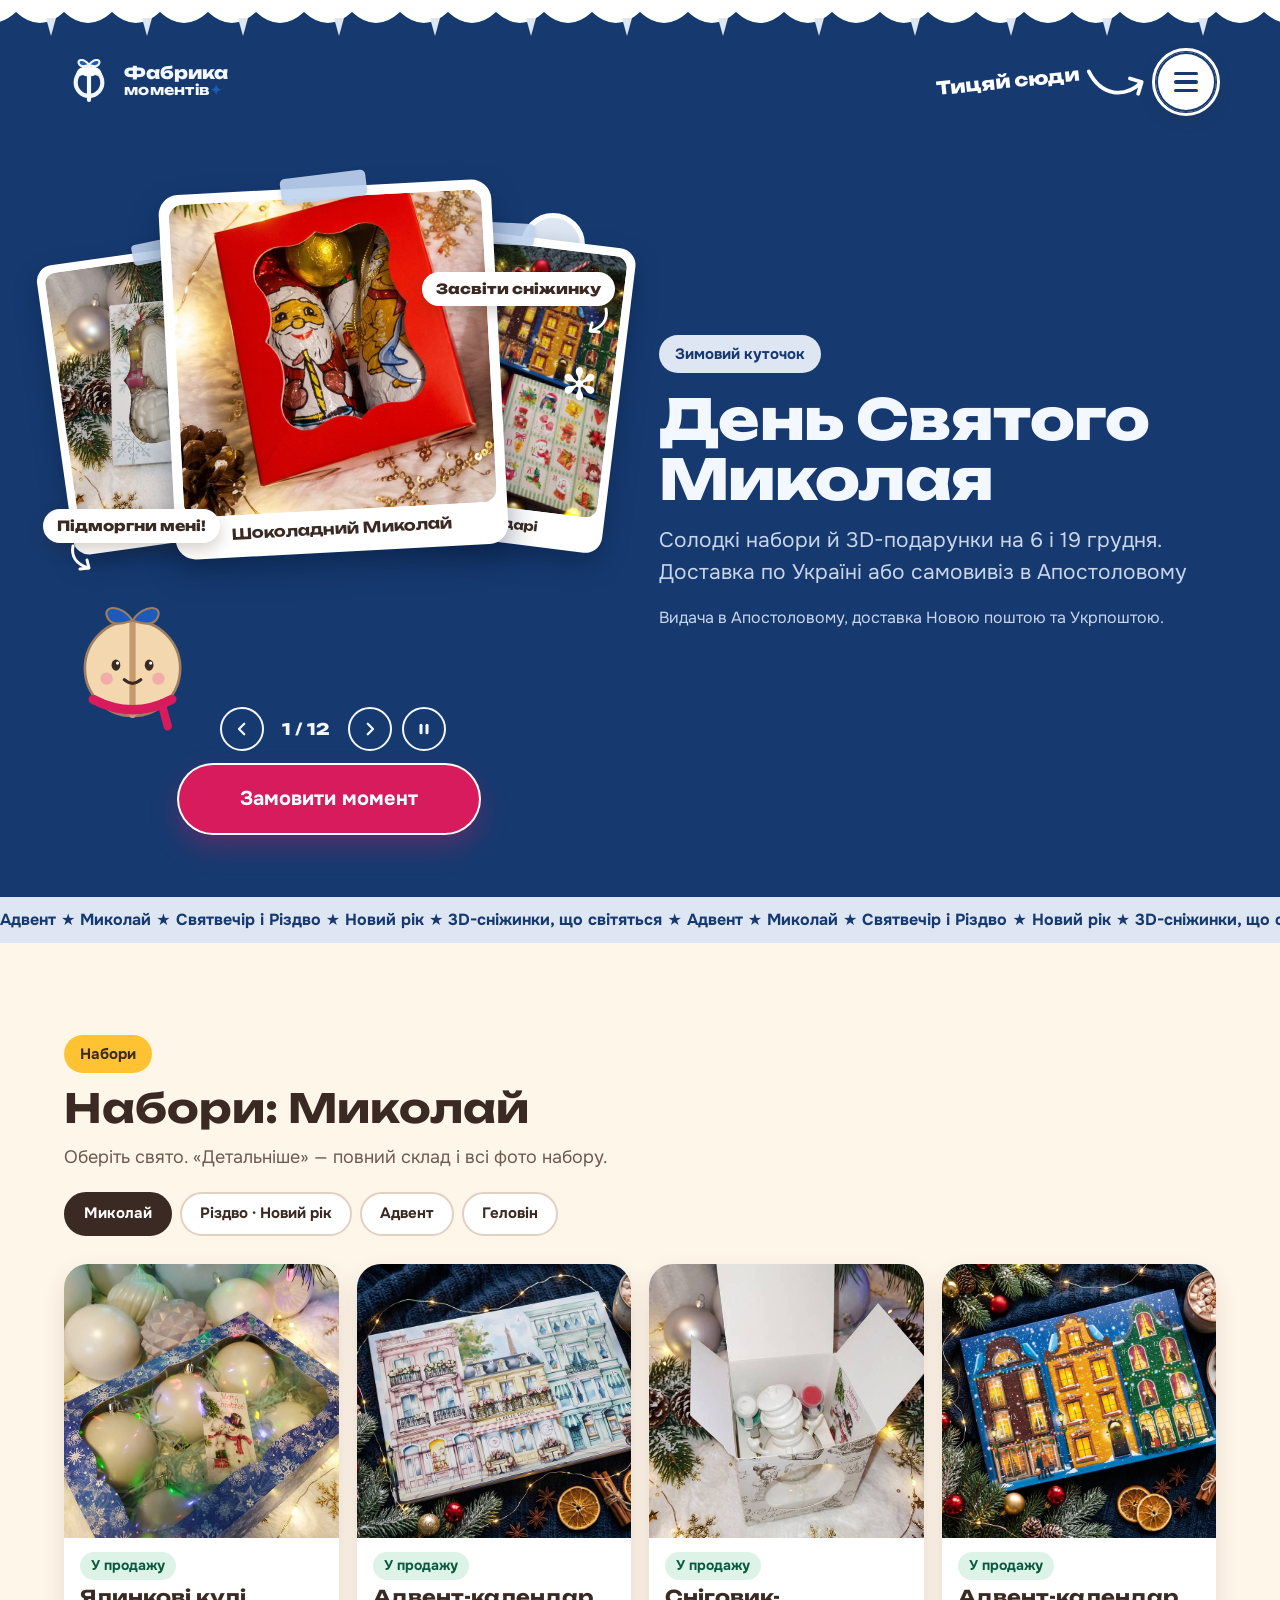
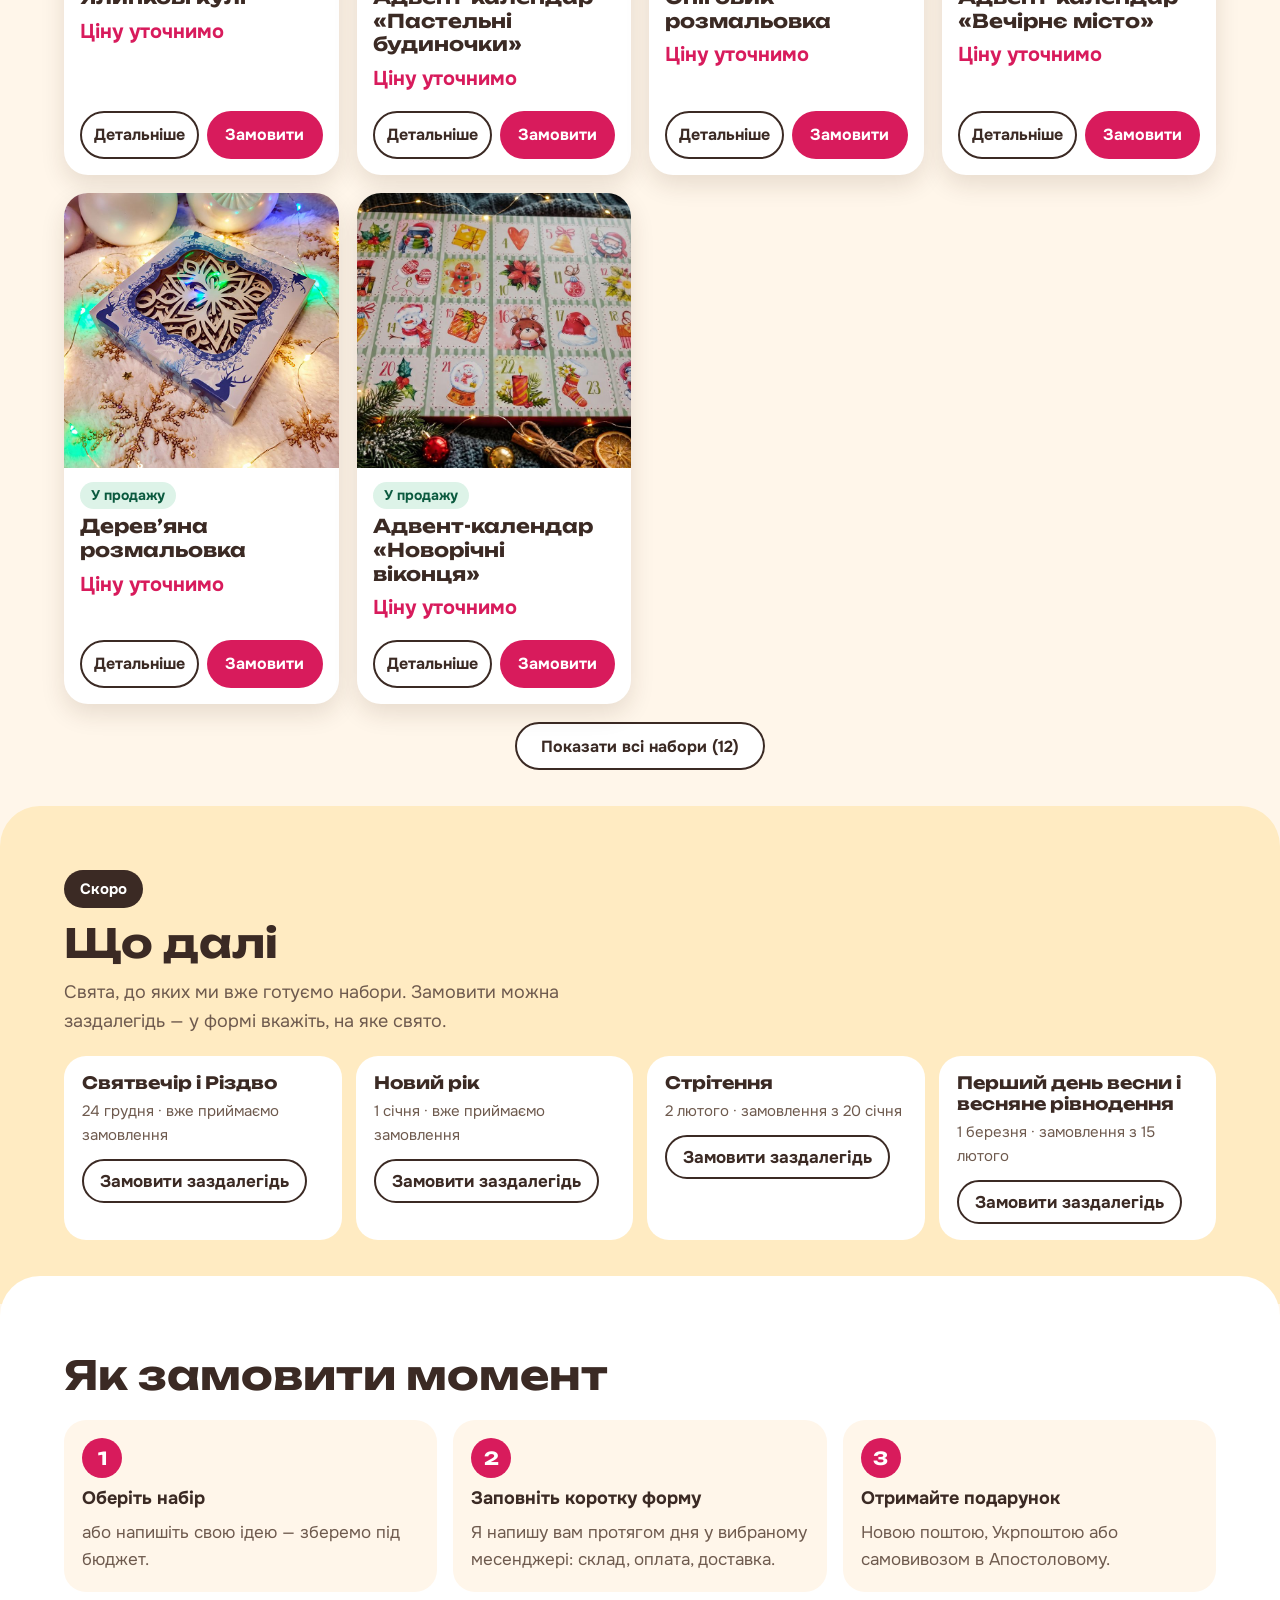
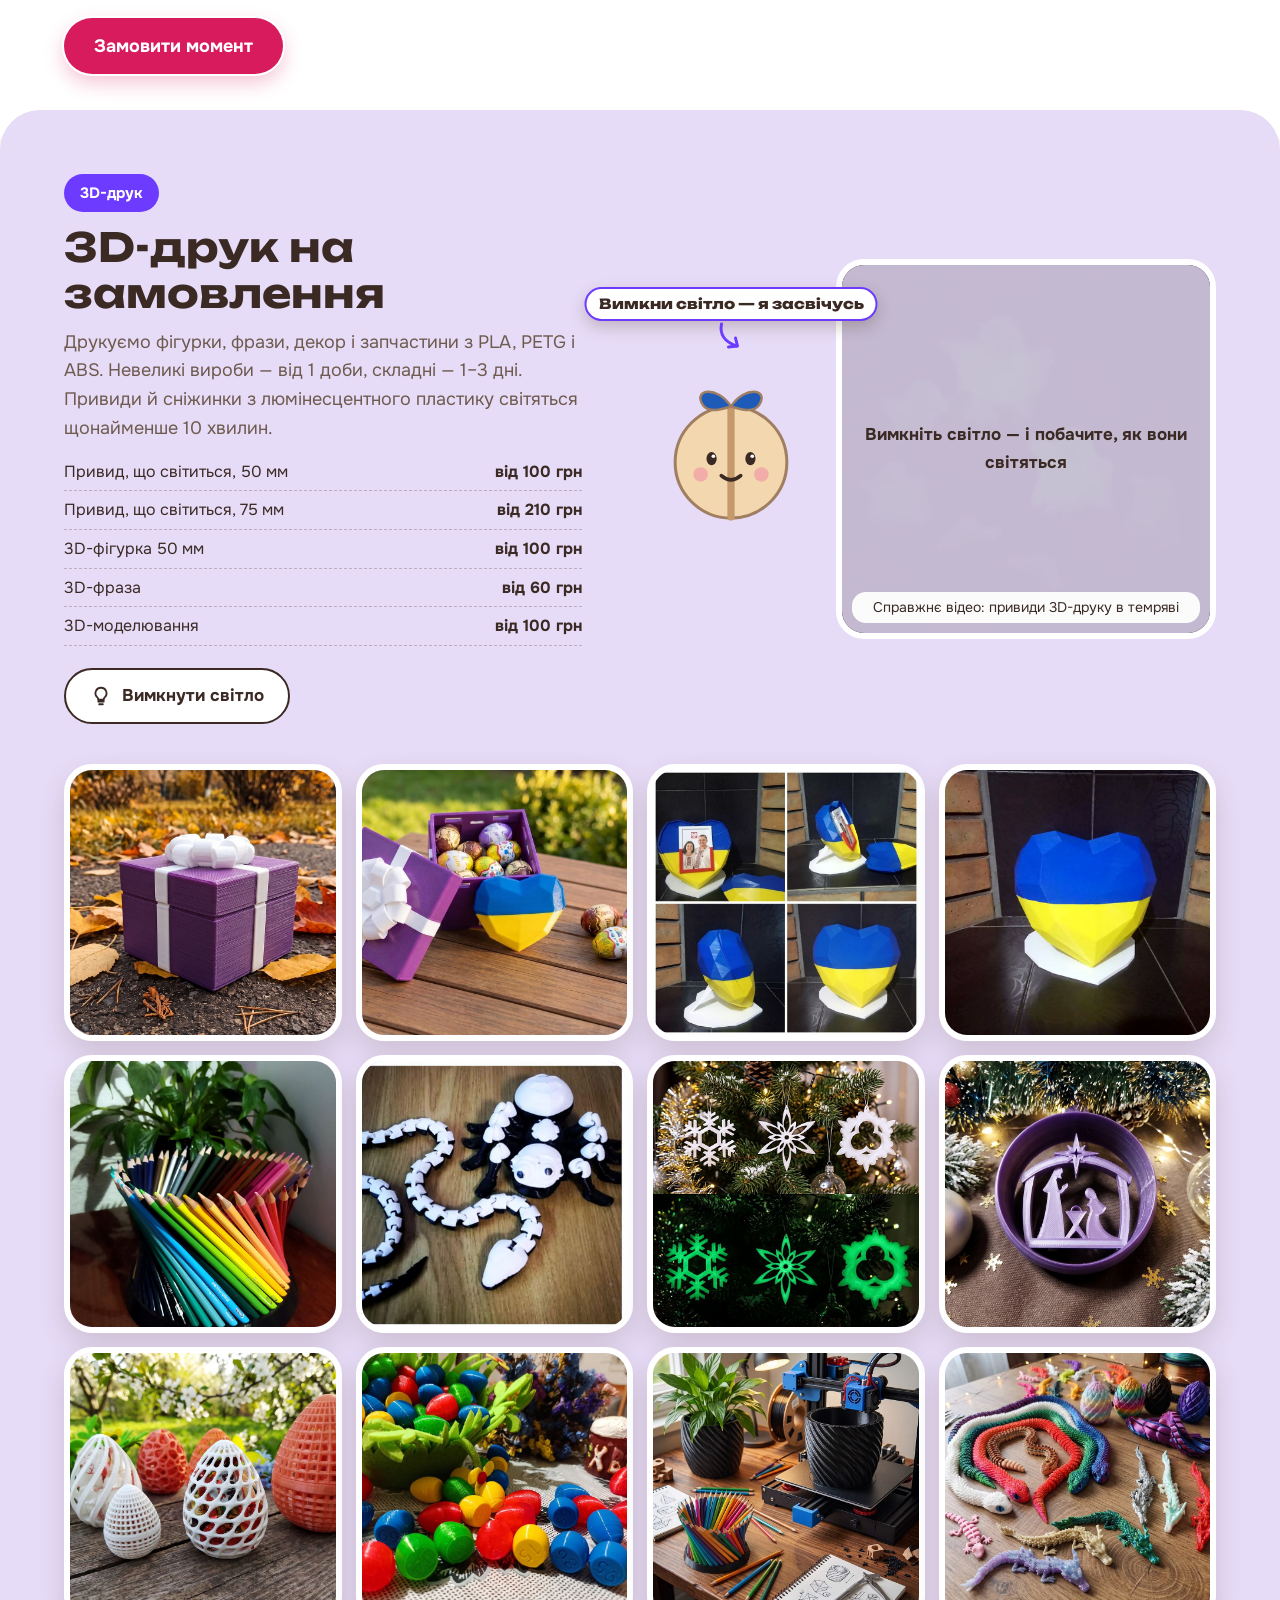
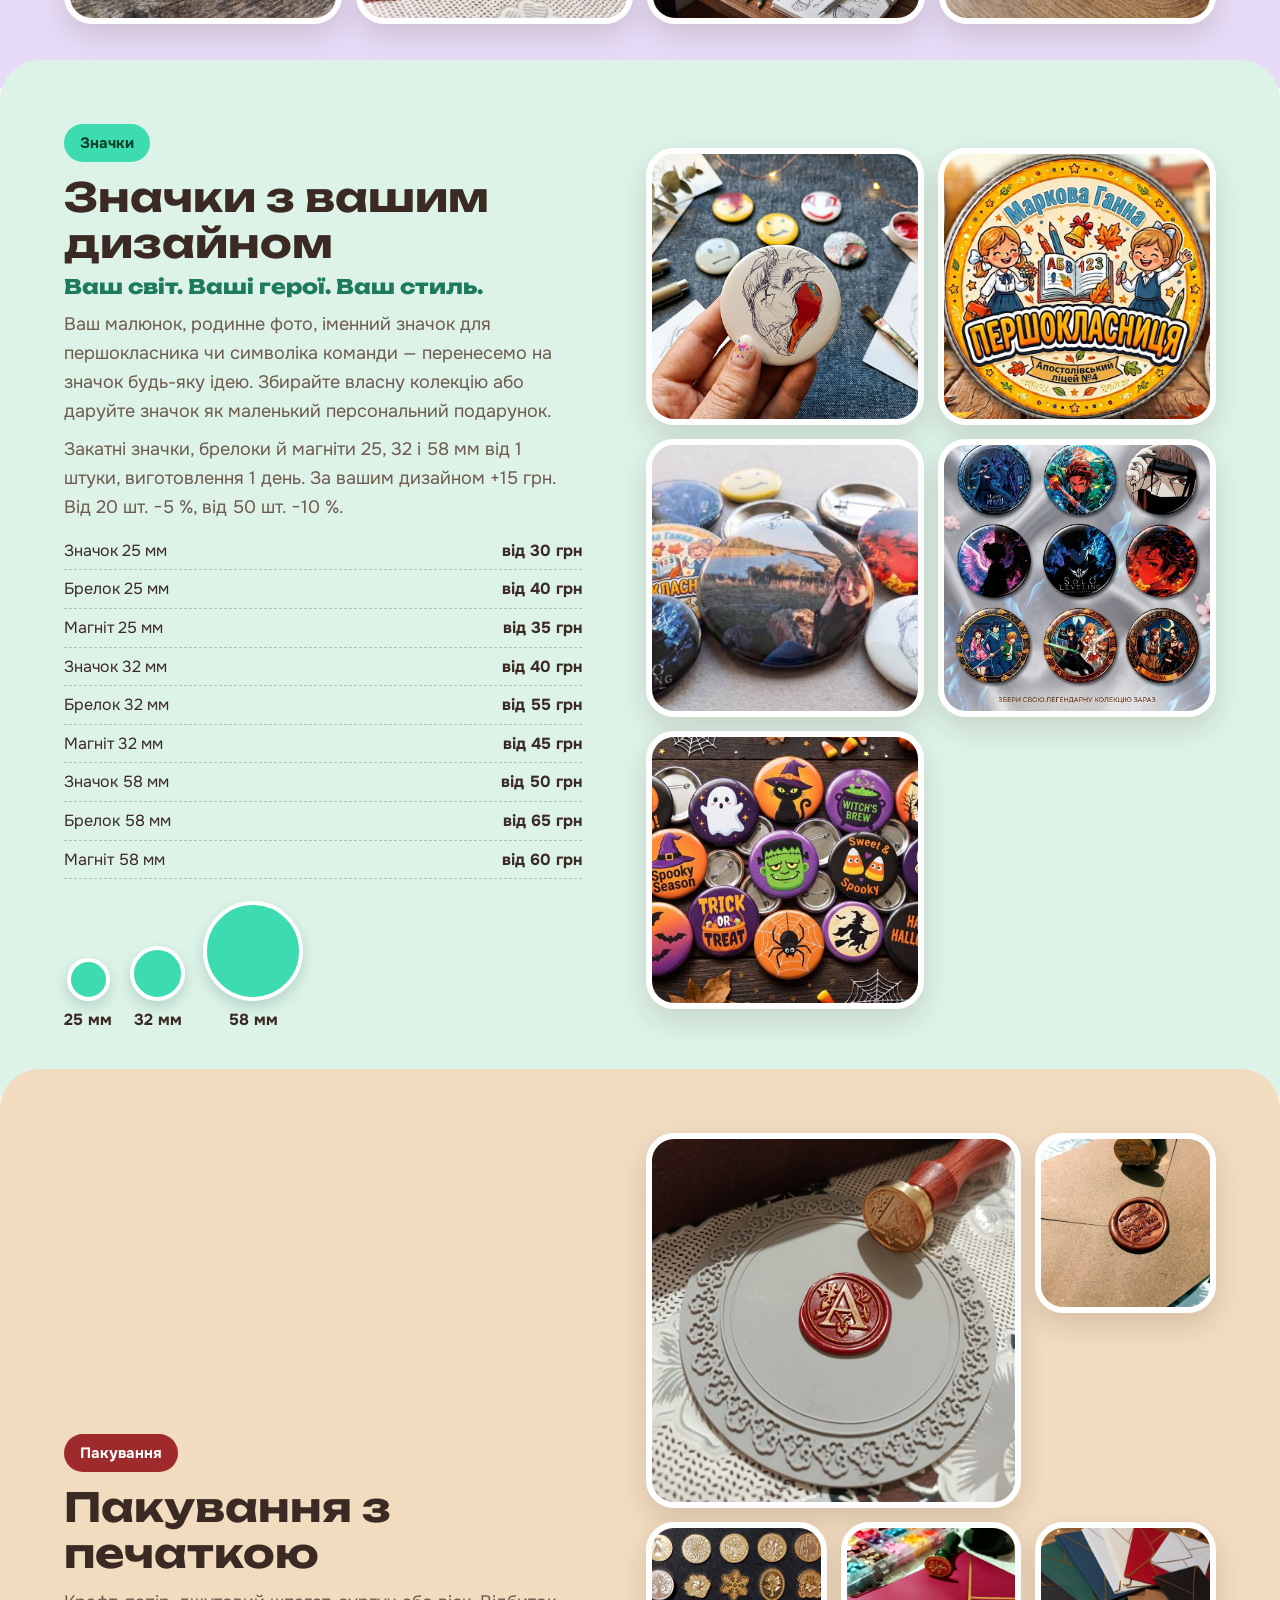
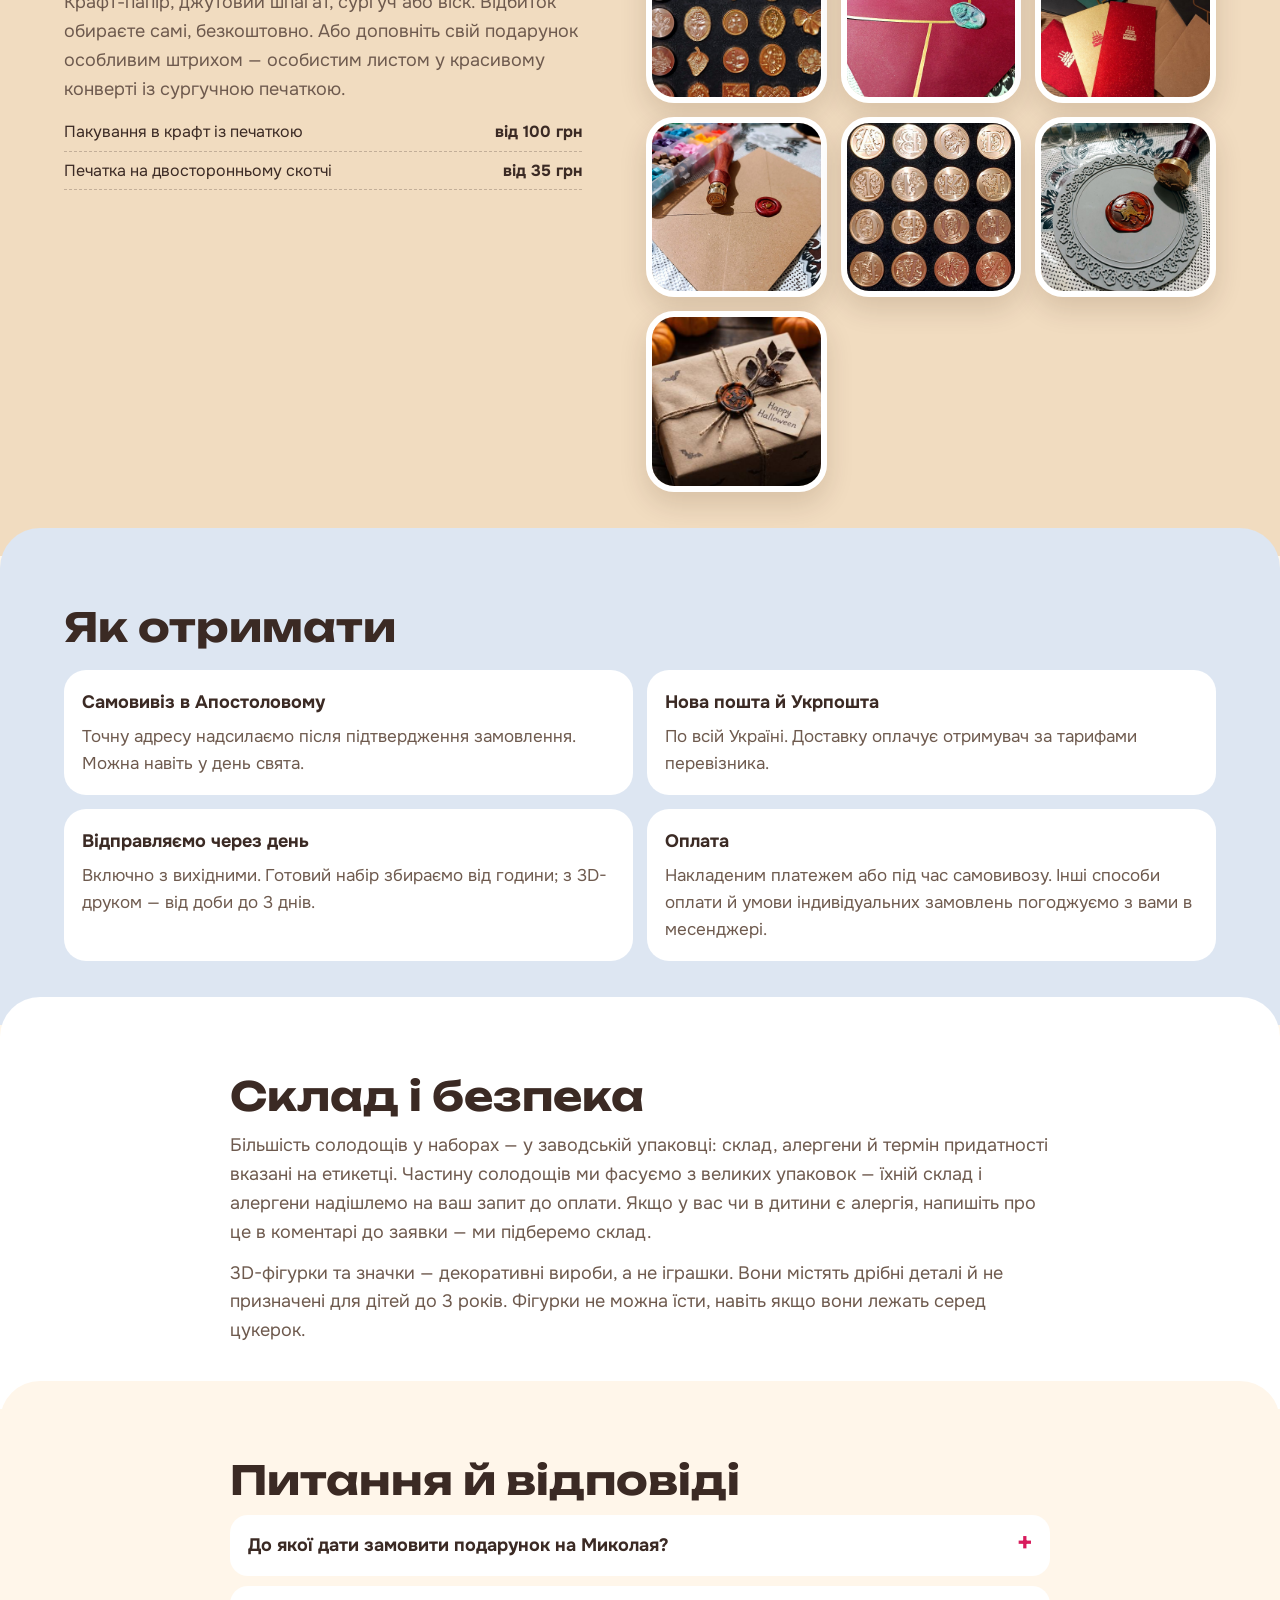
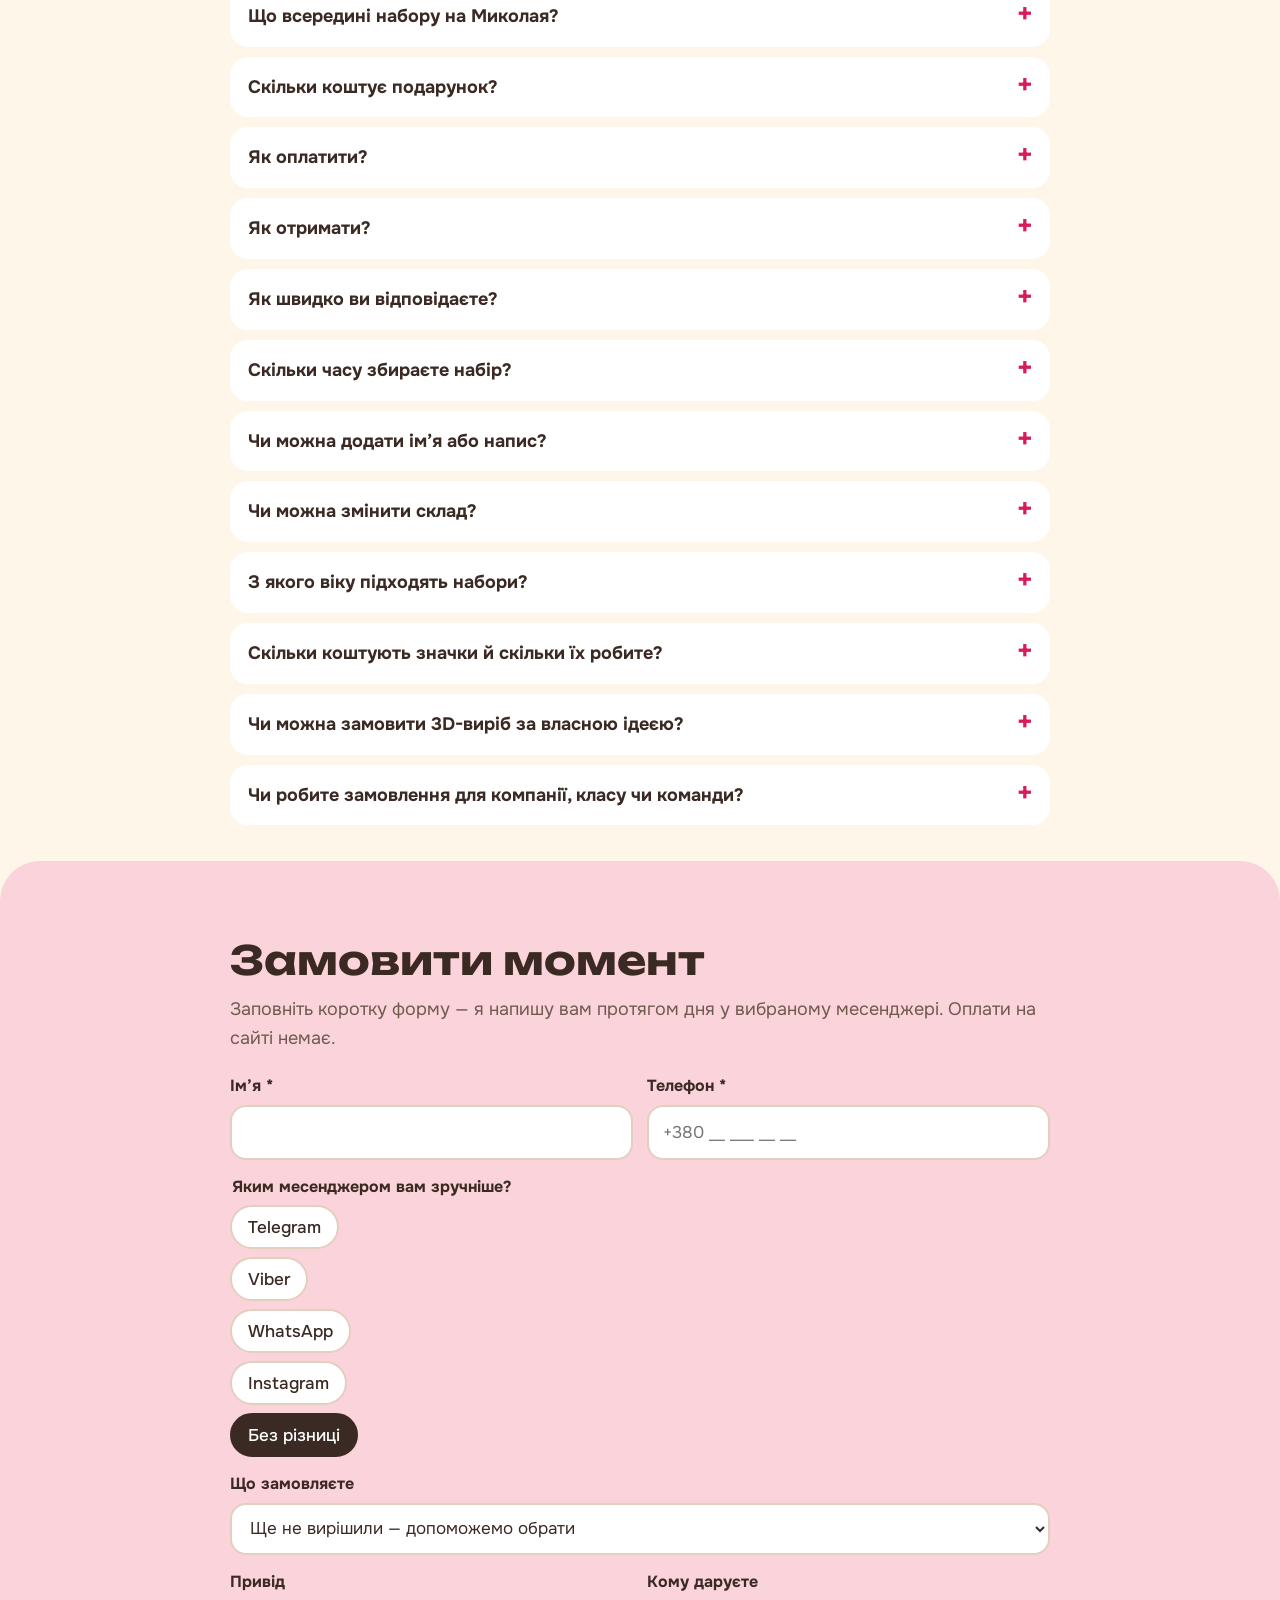
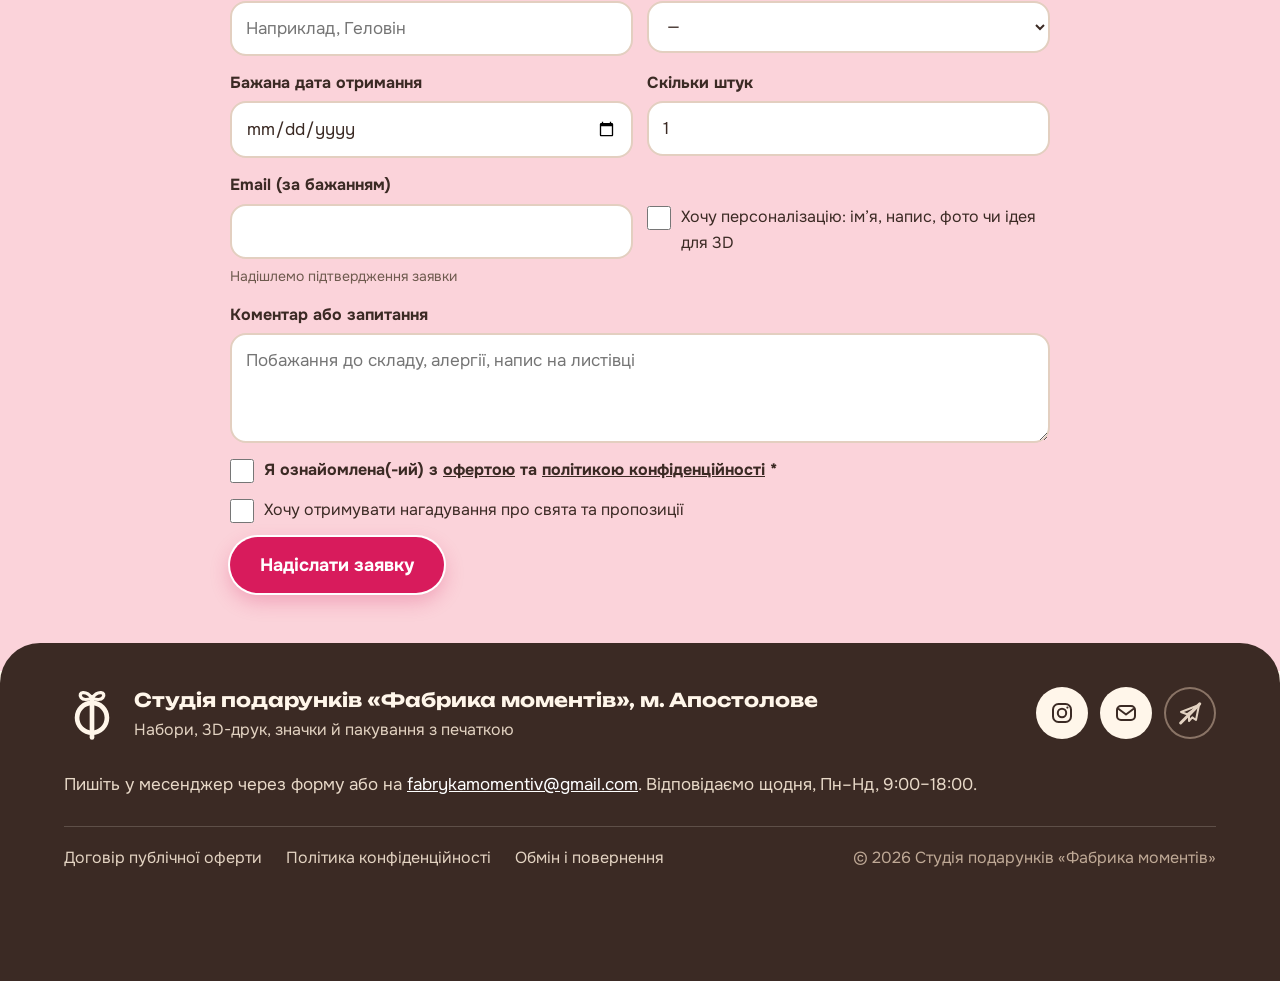
==== commit d40f8e0b: "Add files via upload" ====
--- a/index.html
+++ b/index.html
@@ -554,6 +554,21 @@
 @media(prefers-reduced-motion:reduce){.pdc{transition:none}}
 #payField[hidden],#payField label[hidden],.o3d[hidden]{display:none!important}.o3d{display:flex;flex-direction:column;gap:14px}
 .d3note{font-size:14px;line-height:1.45;opacity:.8;margin:2px 0 14px}.pz{align-self:center}
+/* 18.11.2026 — більший шрифт у картках і вікні набору; примітка до складу й плашка-попередження */
+.card .bd{gap:6px}
+.card b{font-size:19px}
+.card .pr{font-size:20px}
+.card .cn{font-size:16px;line-height:1.45;-webkit-line-clamp:3}
+.card .cnt{font-size:13px}
+.st{font-size:14px;padding:5px 11px}
+.acts2 button{font-size:16px;min-height:48px}
+.ninfo .npr{font-size:24px}
+.ninfo h4{font-size:18px}
+.ninfo ul{font-size:17px}
+.ninfo p{font-size:17px}
+.ninfo p.ncn{margin-top:8px;font-size:16px;font-style:italic}
+.nwarn{display:flex;gap:9px;align-items:flex-start;margin:12px 0 0;padding:11px 13px;border-radius:14px;background:#FFEBC2;color:#5C3A00;font:500 16px/1.45 var(--fm-font-body)}
+.nwarn svg{flex:0 0 20px;width:20px;height:20px;margin-top:1px}
 </style>
 </head>
 <body>
@@ -877,7 +892,7 @@
 
 
 <script src="assets/config.js?v=20261102"></script>
-<script src="assets/data.js?v=20261111"></script>
+<script src="assets/data.js?v=20261118"></script>
 <script>
 (function(){
 var RM=matchMedia('(prefers-reduced-motion: reduce)').matches,html=document.documentElement;
@@ -1166,6 +1181,8 @@
  return out}
 function stTxt(g){return g.state==='live'?'У продажу':g.state==='soon'?'Замовлення з '+fmtD(g.from):'Сезон завершено — повторимо на запит'}
 function buyTxt(g){return g&&g.state==='soon'?'Заздалегідь':g&&g.state==='past'?'Запитати':'Замовити'}
+/* Речення з таблиці: без зайвих пробілів і переносів, з крапкою в кінці (18.11.2026) */
+function sent(x){x=String(x==null?'':x).replace(/\s+/g,' ').trim();return x&&!/[.!?…]$/.test(x)?x+'.':x}
 function partsOf(p){return p.contents?String(p.contents).split(';').map(function(x){return x.trim()}).filter(Boolean):[]}
 function priceOf(p){return p.price_from!==''&&p.price_from!=null?money(p.price_from):'Ціну уточнимо'}
 function card(p,g){var id=esc(p.item_id),im=photoOf(p.item_id,600),n=photosOf(p.item_id).length,pt=partsOf(p);
@@ -1250,9 +1267,10 @@
  var pt=partsOf(p);
  document.getElementById('ninfo').innerHTML='<p class="npr">'+priceOf(p)+'</p>'+(g?'<span class="st st-'+g.state+'">'+esc(stTxt(g))+'</span>':'')
   +(pt.length?'<h4>Склад</h4><ul>'+pt.map(function(x){return '<li>'+esc(x)+'</li>'}).join('')+'</ul>':'')
+  +(sent(p.contents_note)?'<p class="ncn">'+esc(sent(p.contents_note))+'</p>':'')
+  +(function(){var w=[];if(p.not_under_3==='так')w.push('Не для дітей до 3 років: дрібні деталі.');if(sent(p.warning))w.push(sent(p.warning));return w.length?'<div class="nwarn" role="note"><svg viewBox="0 0 24 24" fill="none" stroke="#8A5A00" stroke-width="2" stroke-linecap="round" aria-hidden="true"><circle cx="12" cy="12" r="9"/><path d="M12 11v6M12 7.5v.5"/></svg><span>'+esc(w.join(' '))+'</span></div>':''})()
   +(p.size?'<p><b>Розмір:</b> '+esc(p.size)+'</p>':'')+(p.price_note?'<p>'+esc(p.price_note)+'</p>':'')
   +(p.lead_time?'<p><b>Строк виготовлення:</b> '+esc(p.lead_time)+'</p>':'')+(p.personalization?'<p><b>Персоналізація:</b> '+esc(p.personalization)+'</p>':'')
-  +(p.not_under_3==='так'?'<p class="n3">Не для дітей до 3 років: дрібні деталі.</p>':'')
   +(p.section==='sets'?'<p>Склад можна змінити в межах коробки. Остаточну суму погоджуємо в месенджері до оплати.</p>':'<p>Остаточну суму погоджуємо в месенджері до оплати.</p>');
  var sw=p.section==='sets'?'набір':'';document.getElementById('nbuy').textContent=g&&g.state==='soon'?'Замовити заздалегідь':g&&g.state==='past'?'Запитати про '+(sw||'виріб'):(sw?'Замовити цей набір':'Замовити');
  NS.hidden=false;NT.scrollLeft=0;NP.scrollTop=0;NP.style.transform='';document.body.style.overflow='hidden';
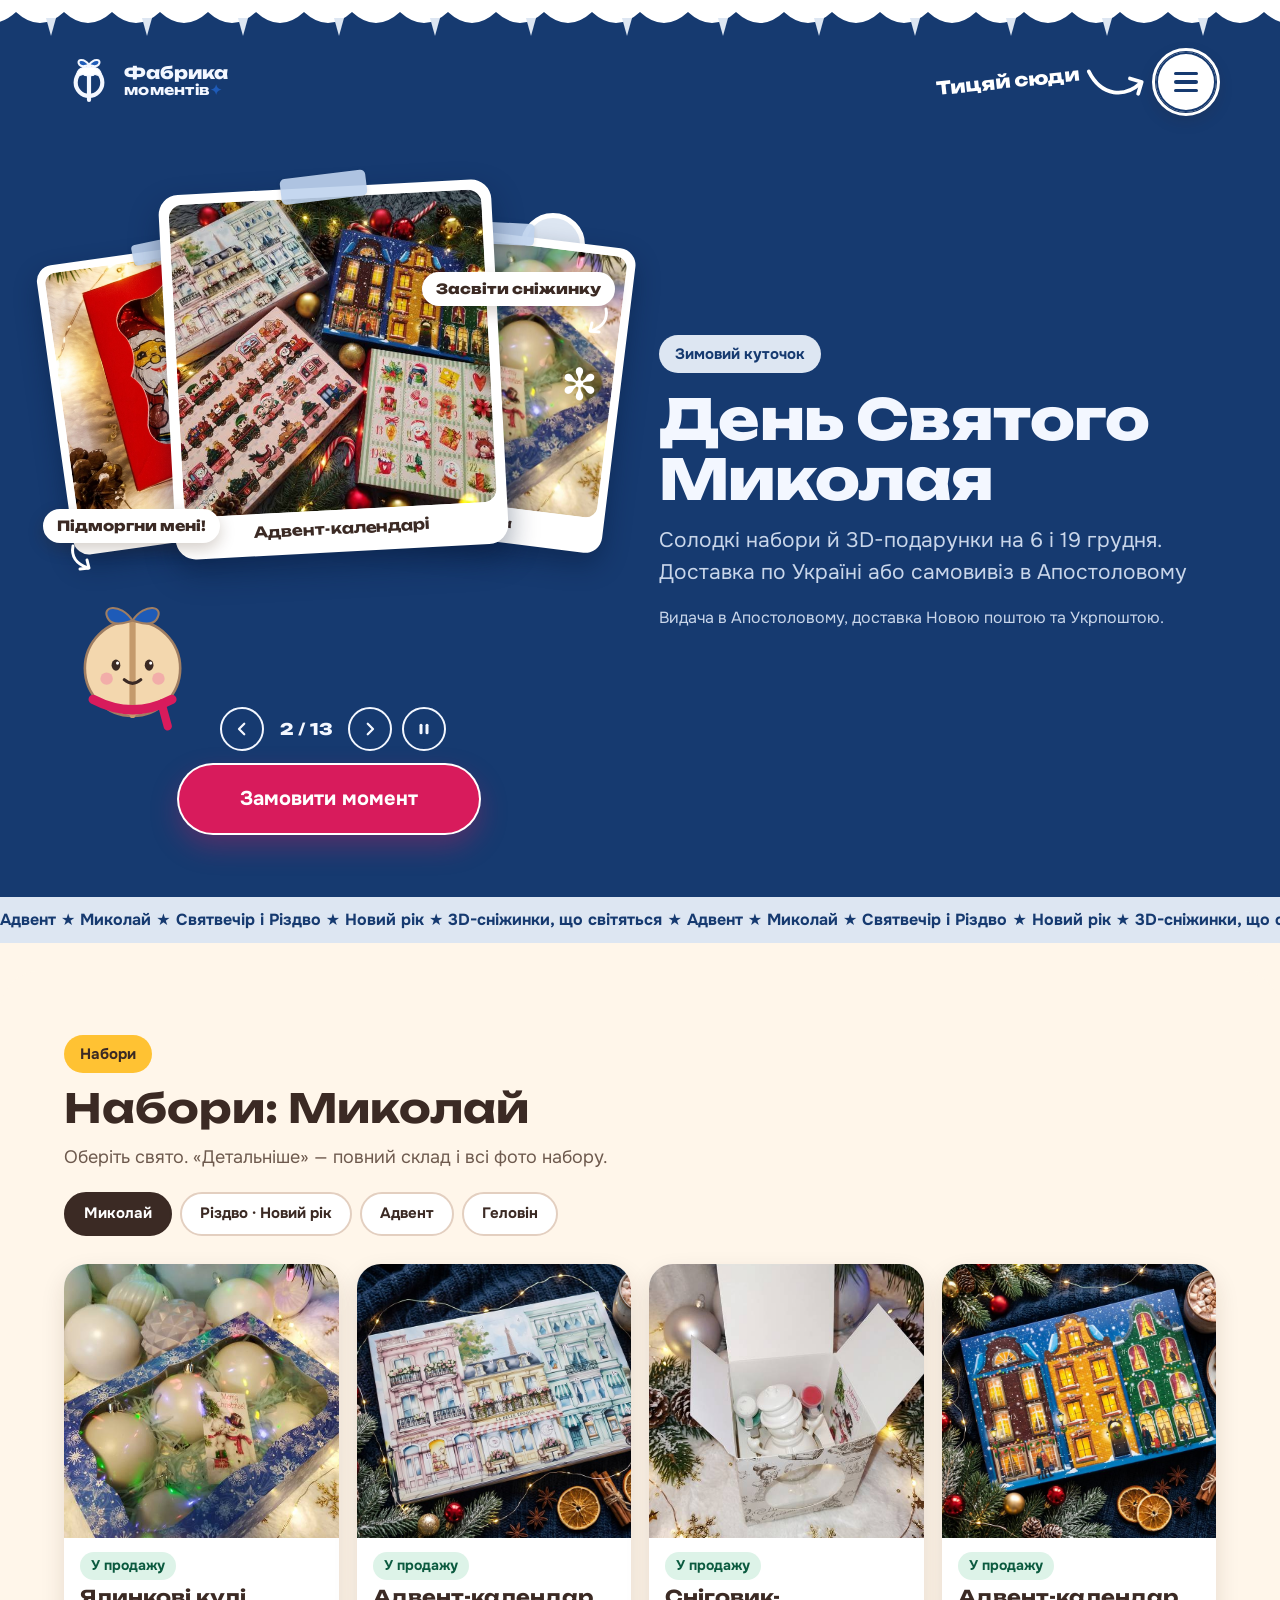
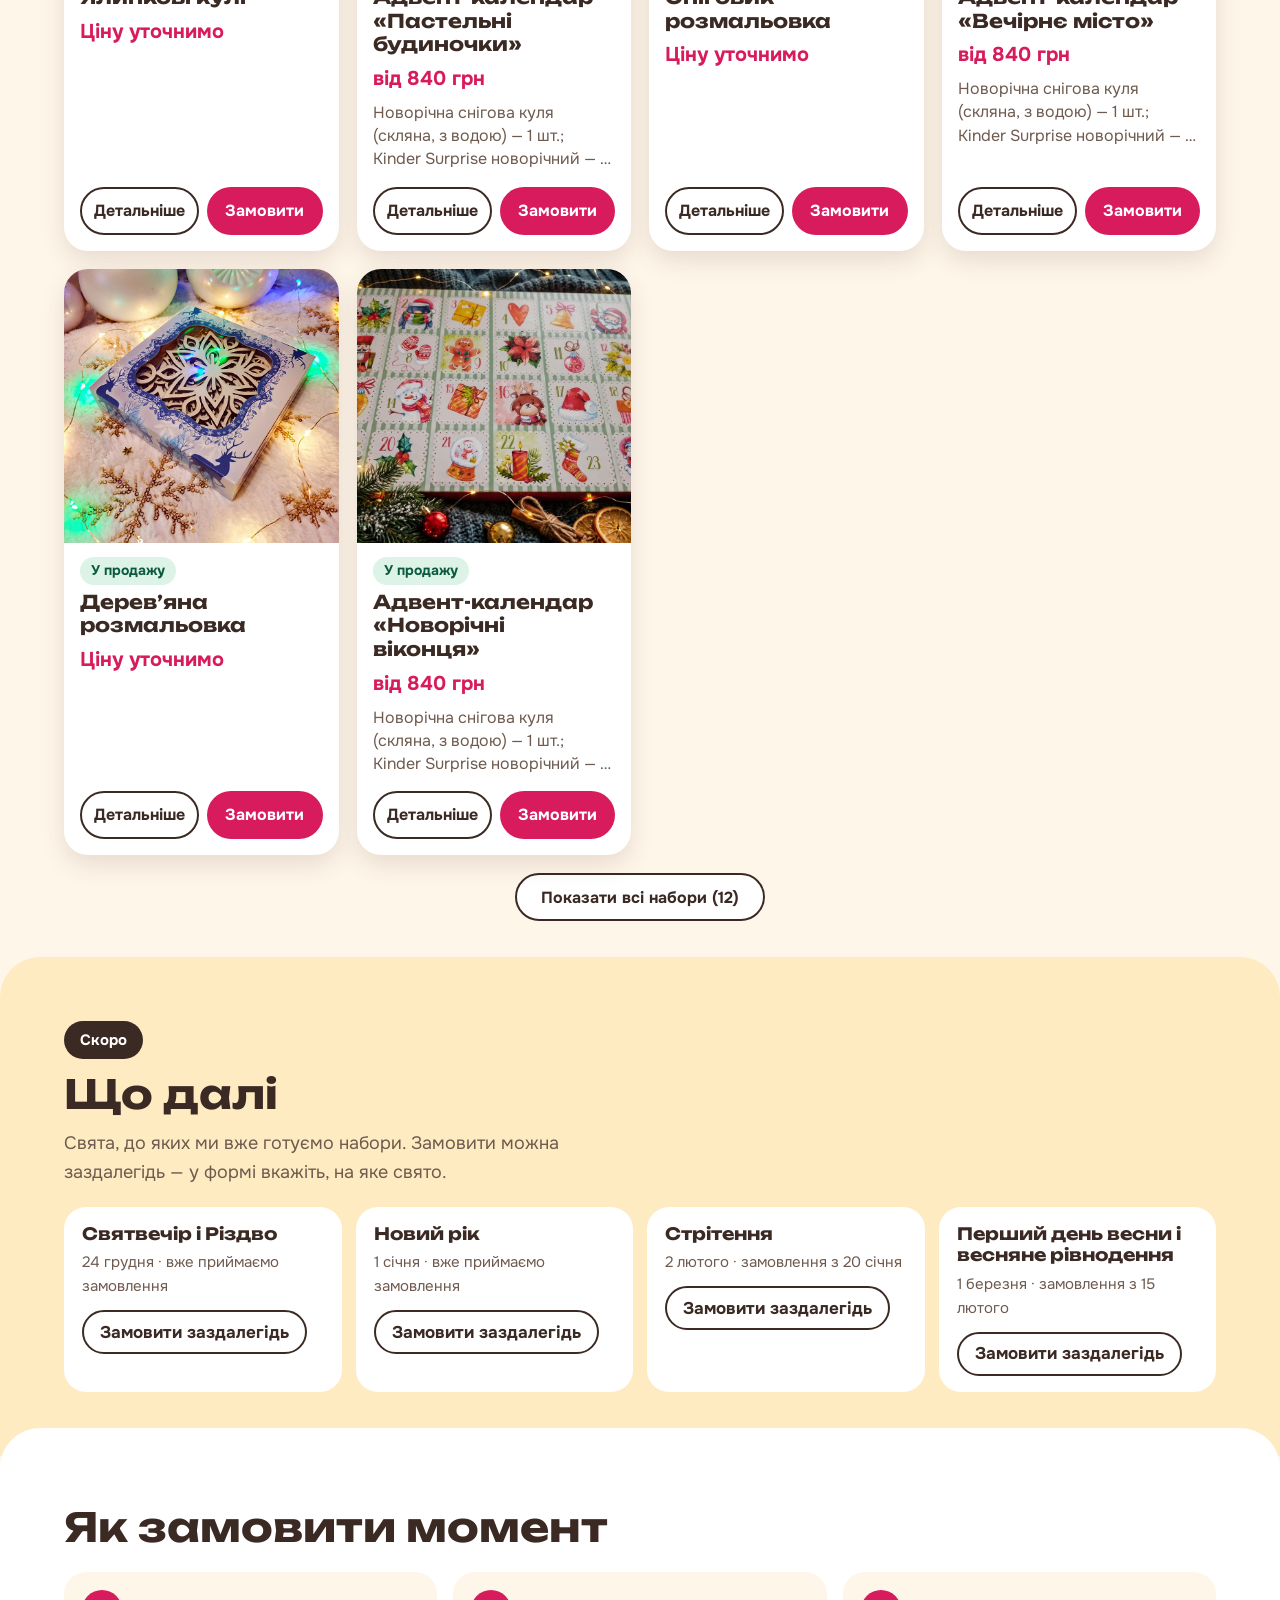
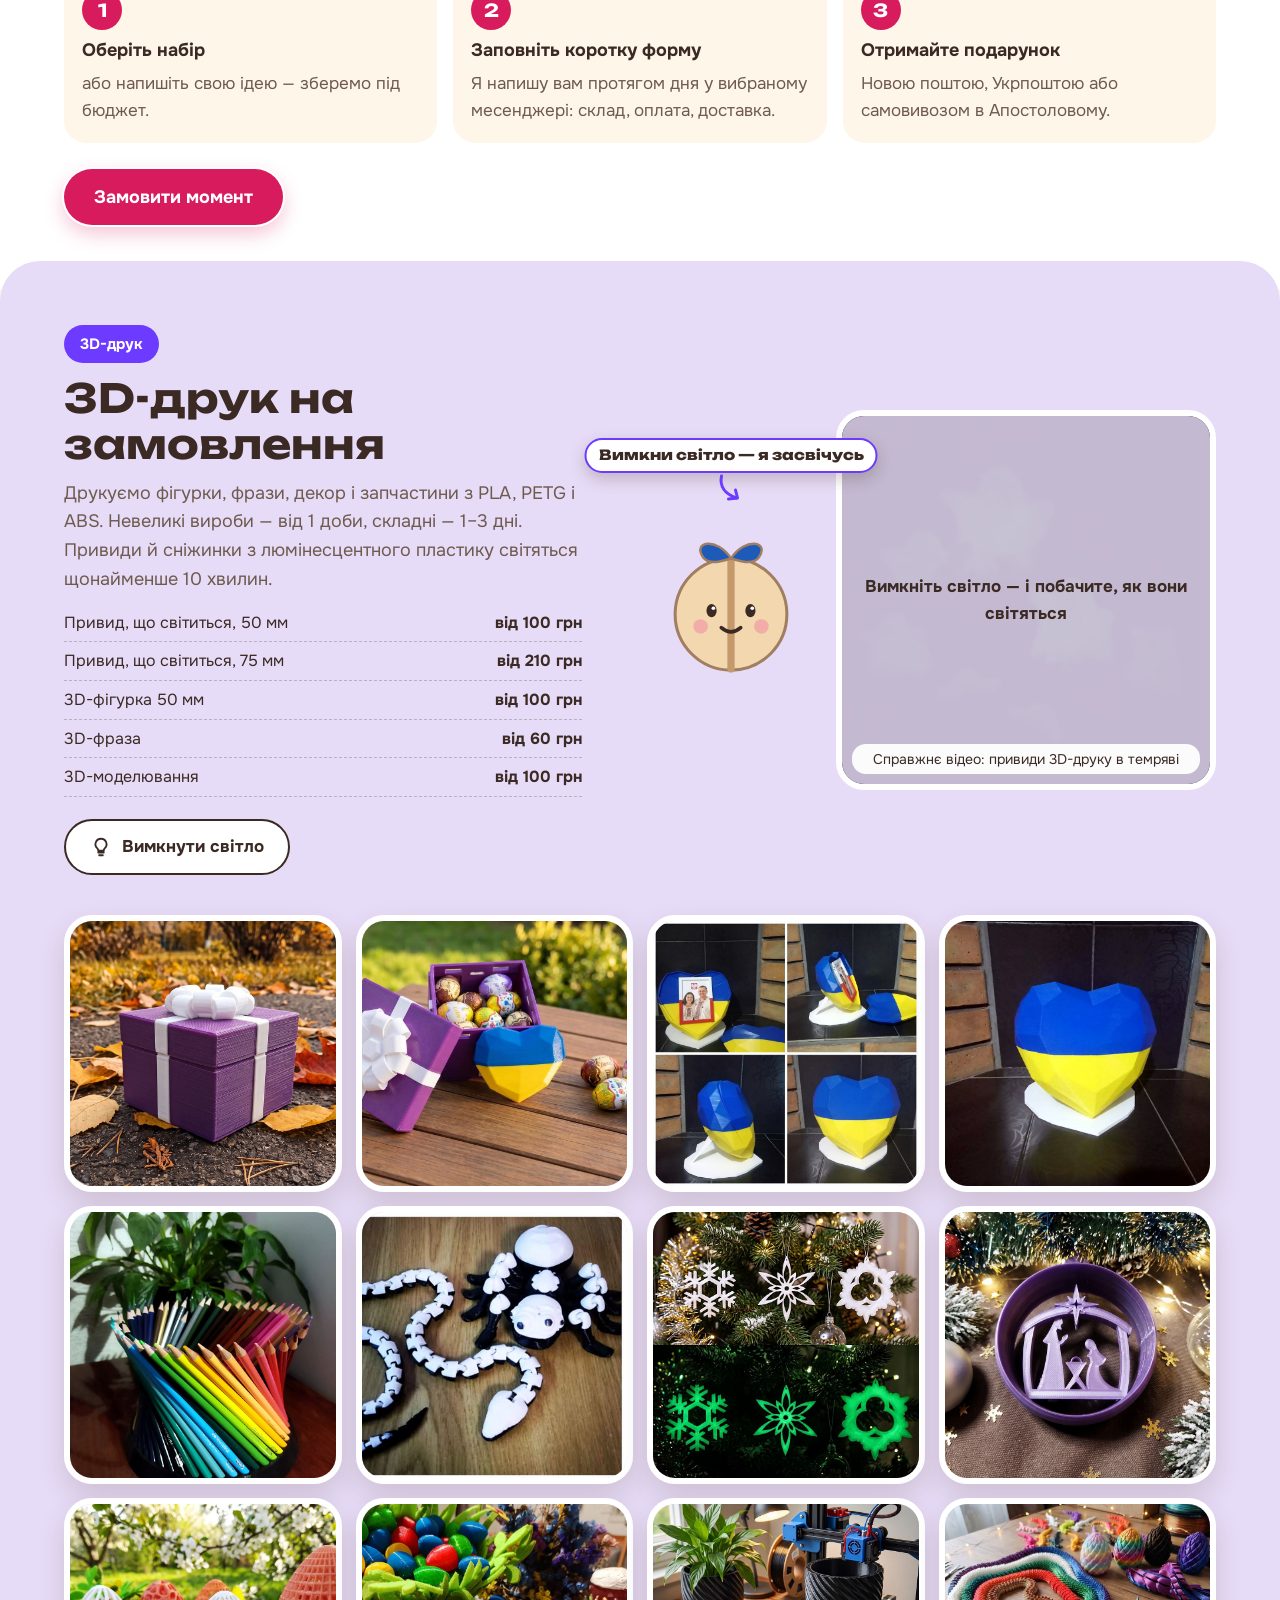
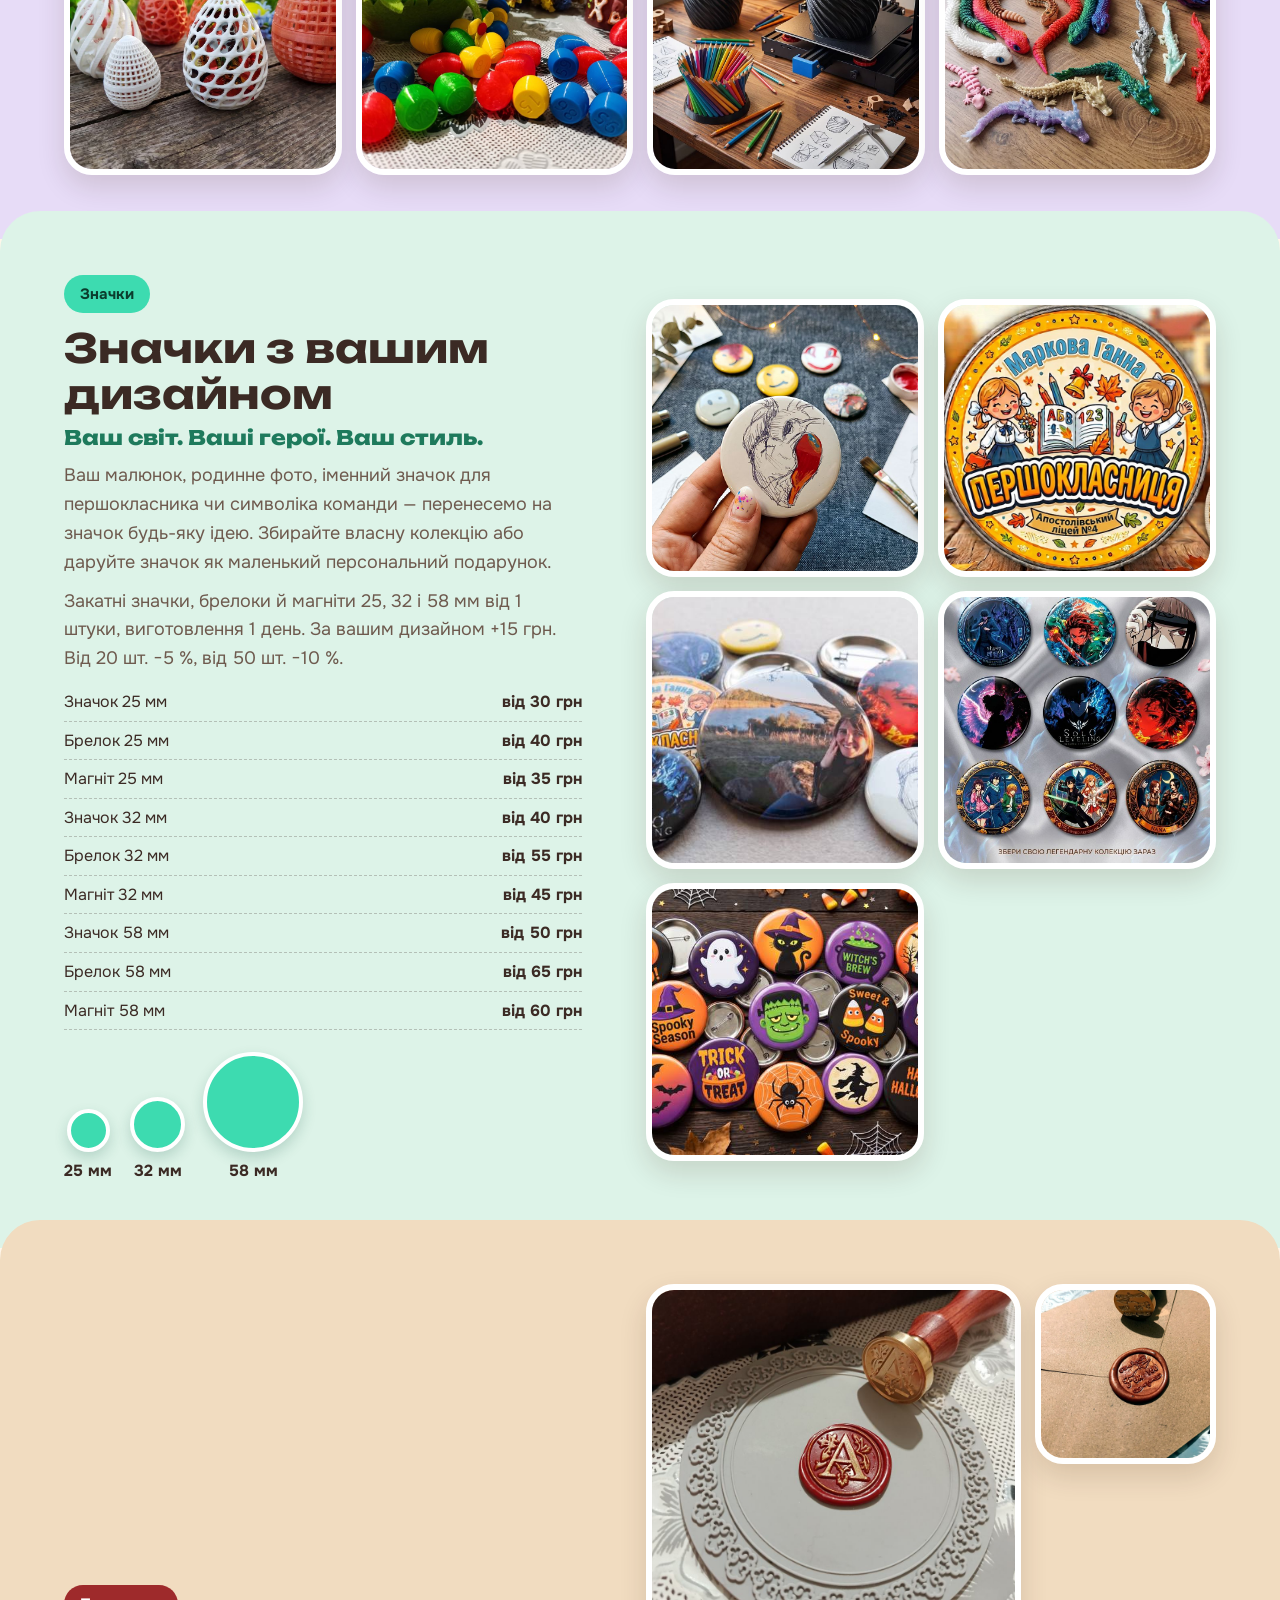
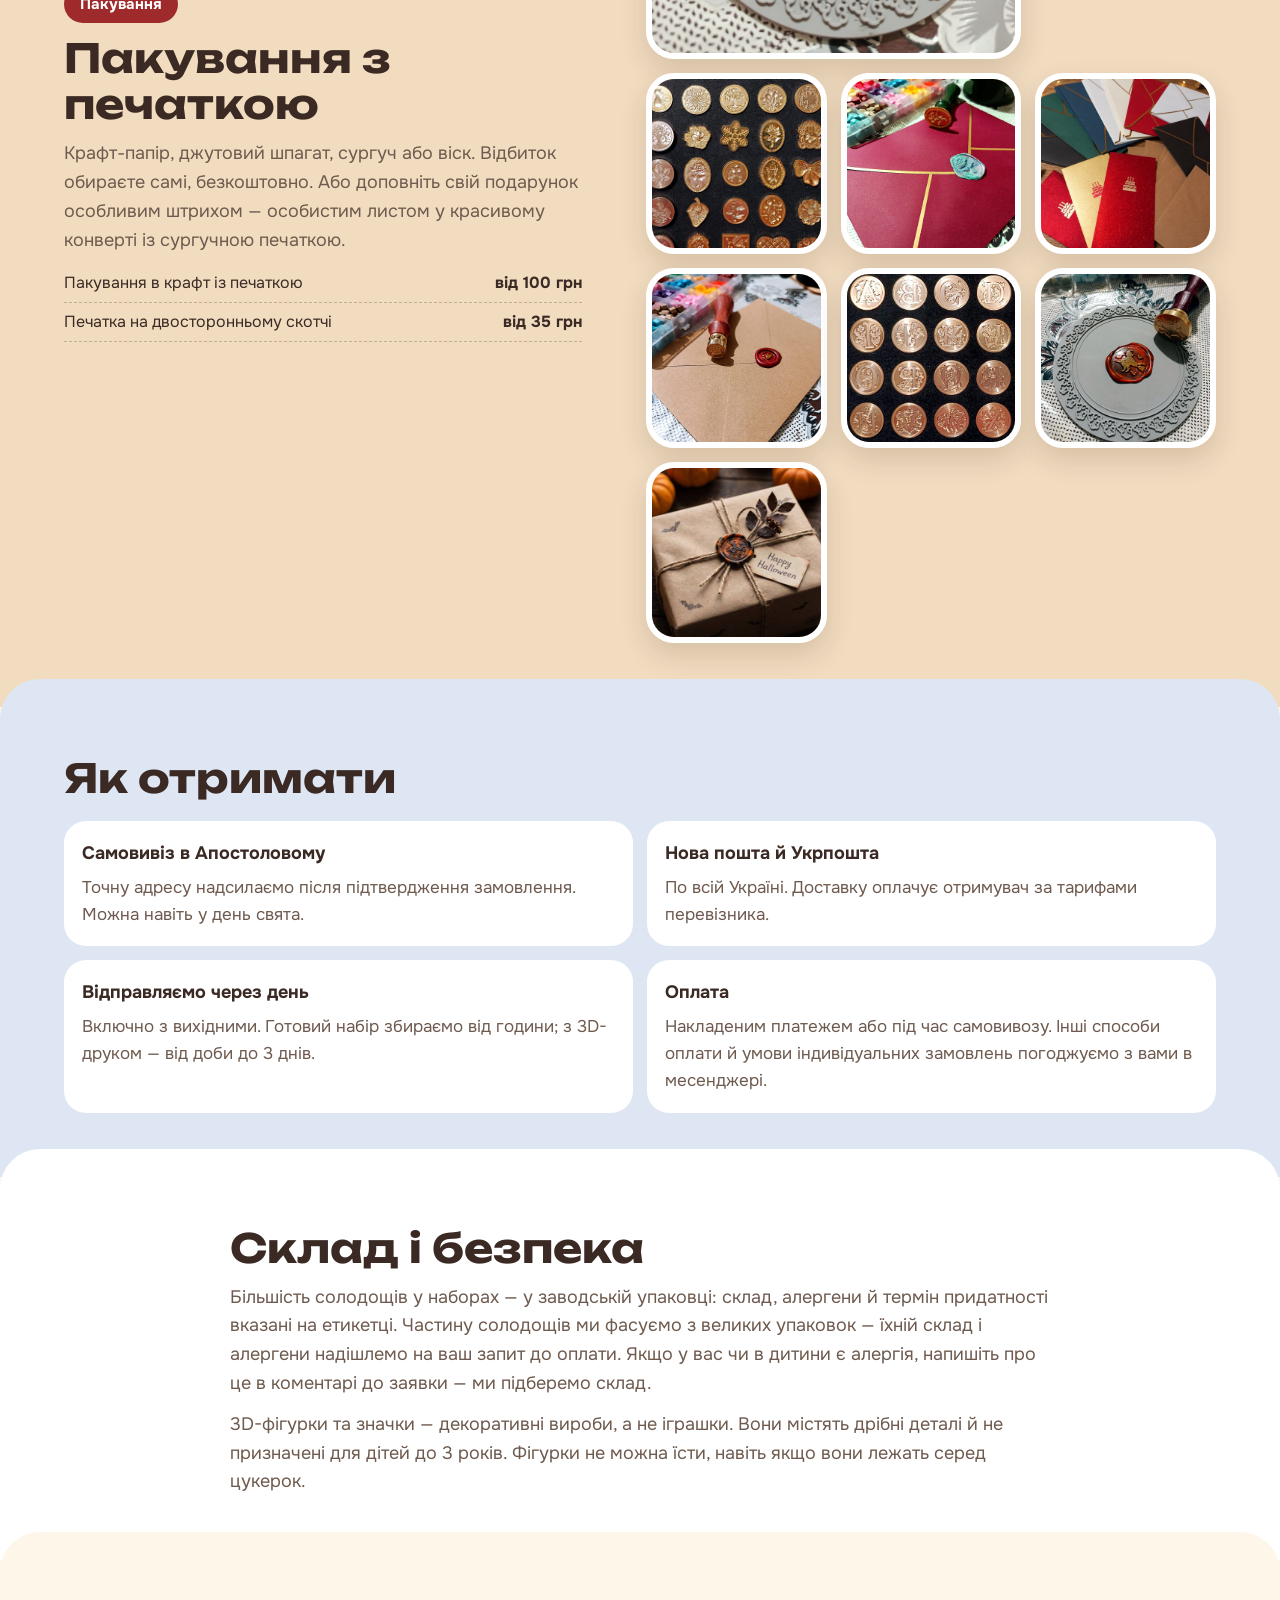
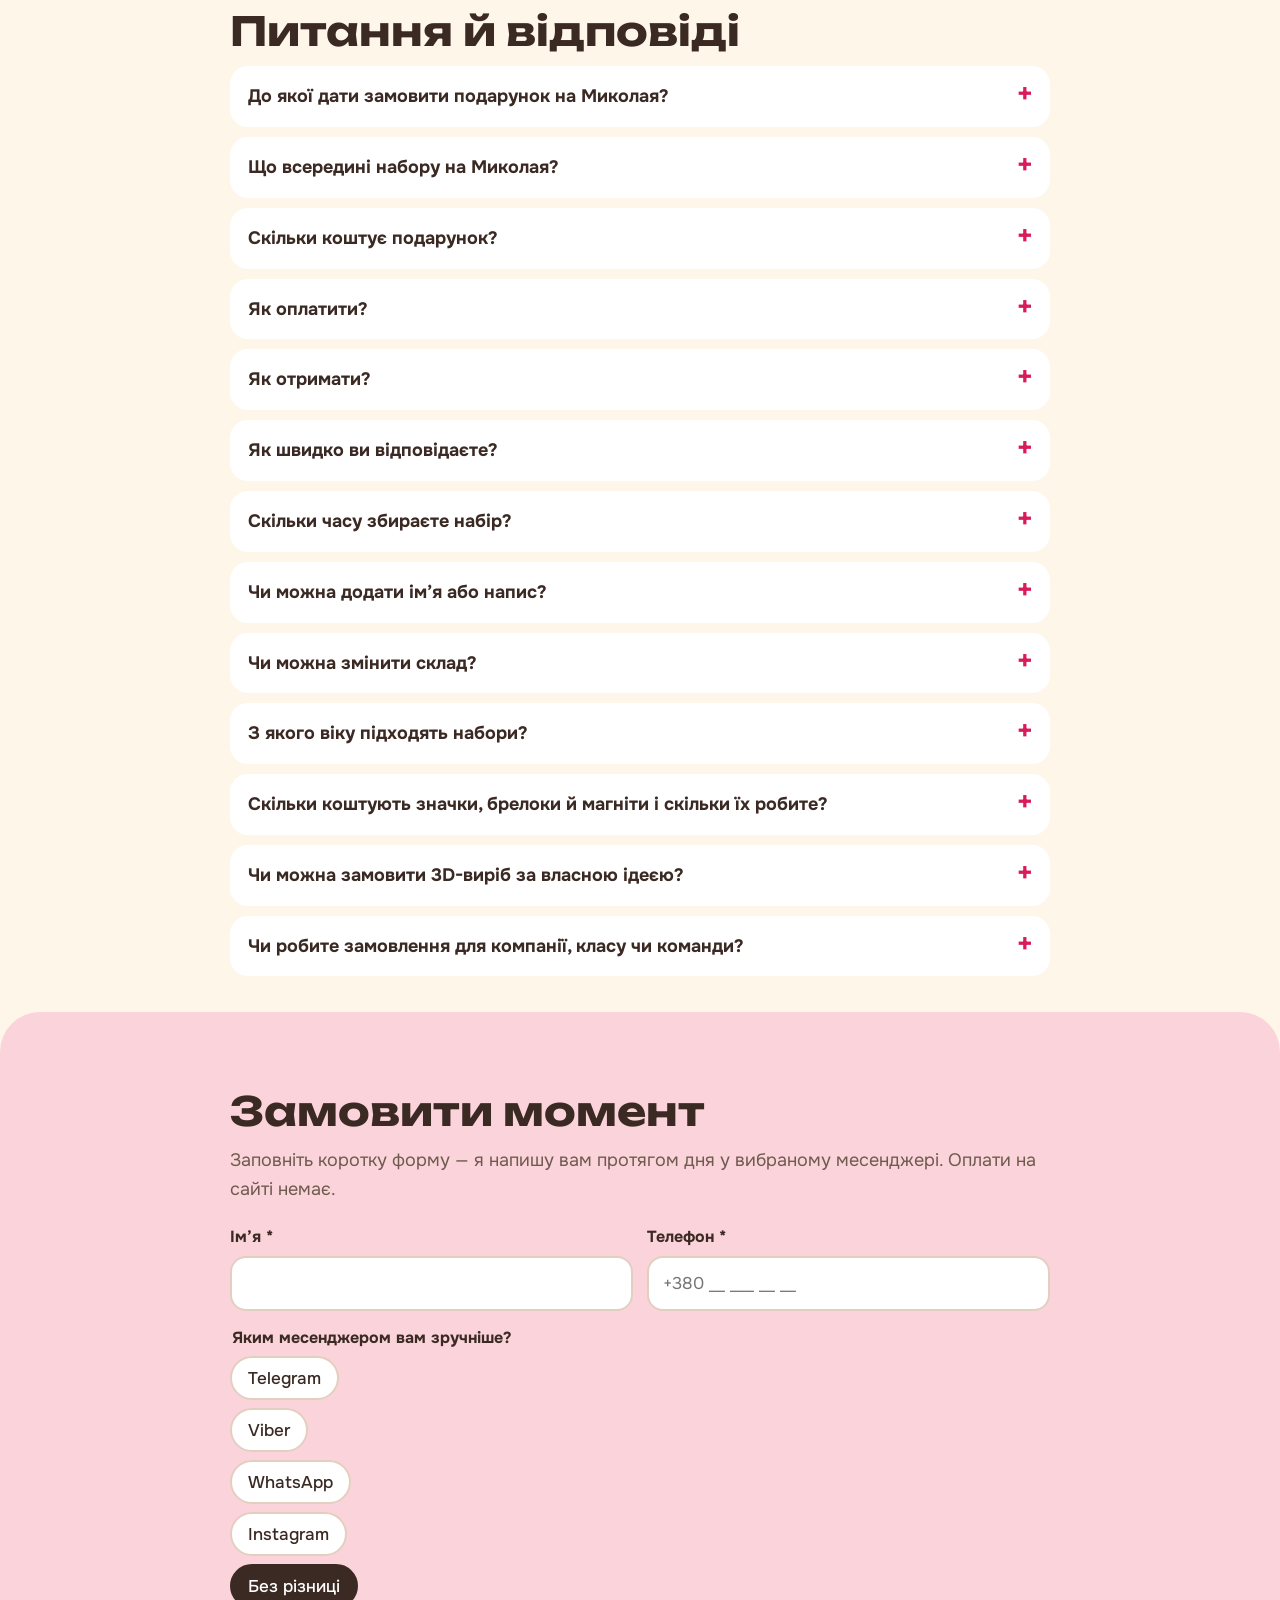
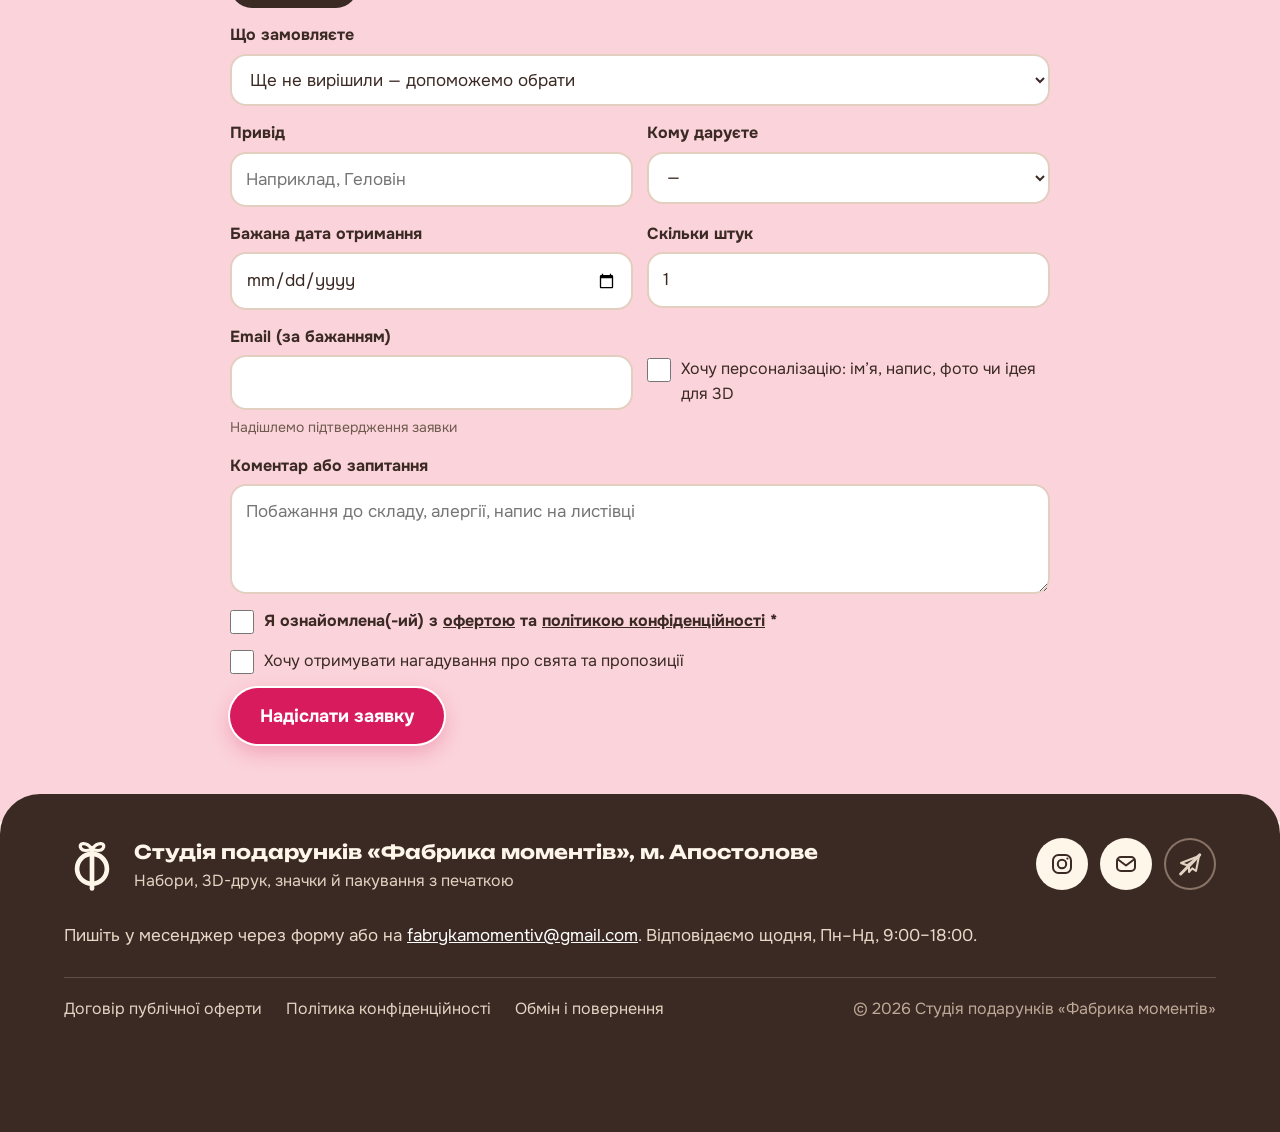
==== commit 8314e987: "Add files via upload" ====
--- a/index.html
+++ b/index.html
@@ -569,6 +569,7 @@
 .ninfo p.ncn{margin-top:8px;font-size:16px;font-style:italic}
 .nwarn{display:flex;gap:9px;align-items:flex-start;margin:12px 0 0;padding:11px 13px;border-radius:14px;background:#FFEBC2;color:#5C3A00;font:500 16px/1.45 var(--fm-font-body)}
 .nwarn svg{flex:0 0 20px;width:20px;height:20px;margin-top:1px}
+.pdc figcaption .b3d{display:inline-block;margin-right:6px;padding:2px 7px 1px;border-radius:7px;background:#6C3BFF;color:#fff;font:800 11.5px/1.3 var(--fm-font-head);letter-spacing:.02em;vertical-align:2px}
 </style>
 </head>
 <body>
@@ -892,7 +893,7 @@
 
 
 <script src="assets/config.js?v=20261102"></script>
-<script src="assets/data.js?v=20261118"></script>
+<script src="assets/data.js?v=20261118b"></script>
 <script>
 (function(){
 var RM=matchMedia('(prefers-reduced-motion: reduce)').matches,html=document.documentElement;
@@ -919,13 +920,13 @@
  {id:'rodyna',mt:'Поклич малого',tmp:1,sl:[L(S(A['x3d05.jpg'],'Відкрита коробка з 3D-друку з цукерками й серцем'),'3D-друк','Коробка із солодощами'),L(S(A['b4.jpg'],'Скринька-серце з 3D-друку з фоторамкою всередині'),'3D-друк','Скринька з родинним фото'),L(S(A['bd1.jpg'],'Закатні значки з власними фото та малюнками'),'Значки','Значки з вашими фото'),L(S(A['b3.jpg'],'Органайзер для олівців з 3D-друку'),'3D-друк','Органайзер для олівців')],name:'Родина',c:'#FFC233',kicker:'Родинний куточок',title:'День матері',lead:NEED,fx:'peek',hint:'Торкніться Моментика — малий визирне',ptr:'Тицяй сюди',tape:'День матері ★ День батька ★ Випускні ★ День знань ★ День вчителя ★ '}
 ];
 var ITEMS={'HW-01':['Франкенштейн',1,'hw01.jpg','Набір «Франкенштейн»: зелена коробка з обличчям монстра'],'HW-02':['Гарбуз',1,'hw02.jpg','Набір «Гарбуз»: помаранчева коробка-гарбуз'],'HW-03':['З кажанами',1,'hw03.jpg','Набір «З кажанами»'],
- 'AD-01':['Адвент-календар на 24 віконця',0,'ad01.jpg','Адвент-календарі на 24 віконця'],'WN-01':['Ялинкові кулі',0,'z6.jpg','Зимовий набір: синя коробка з перламутровими кулями'],'WN-02':['Сніговик-розмальовка',0,'wn02.jpg','Зимовий набір: сніговик для розфарбовування']};
+ 'AD-01':['Адвент-календар на 24 віконця',0,'ad01.jpg','Адвент-календарі на 24 віконця'],'WN-01':['Моя ялинка',0,'z6.jpg','Зимовий набір: синя коробка з перламутровими кулями'],'WN-02':['Сніговик-розмальовка',0,'wn02.jpg','Зимовий набір: сніговик для розфарбовування']};
 var CAMP=[{id:'halloween2026',t:'Геловін',start:'2026-10-17',first:'2026-10-31',end:'2026-10-31',items:['HW-01','HW-02','HW-03']},
  {id:'advent2026',t:'Адвент-календар',start:'2026-10-26',first:'2026-12-01',end:'2026-12-24',items:['AD-01']},
  {id:'mykolai2026',t:'День Святого Миколая',start:'2026-11-08',first:'2026-12-06',end:'2026-12-19',items:['WN-01','WN-02']},
  {id:'rizdvo2026',t:'Святвечір і Різдво',start:'2026-11-08',first:'2026-12-24',end:'2027-01-07',items:['WN-01','WN-02']},
  {id:'novyirik2027',t:'Новий рік',start:'2026-11-08',first:'2027-01-01',end:'2027-01-14',items:['WN-01','WN-02']}];
-var BASE=[L(S(A['b2.jpg'],'Привид 75 мм з 3D-друку: білий удень і зелений у темряві'),'3D-друк','Привид, що світиться'),L(S(A['p3d3.jpg'],'Серця з 3D-друку: синьо-жовті та рамка-серце з фото'),'3D-друк','Серця з 3D-друку'),L(S(A['bd1.jpg'],'Закатні значки з власними фото та малюнками'),'Значки','Значки з вашим дизайном'),L(S(A['bd5.jpg'],'Закатні значки з улюбленими героями'),'Значки','Значки в наявності'),L(S(A['pk1.jpg'],'Подарунок у крафт-папері з джутовим шпагатом і сургучною печаткою'),'Пакування','Крафт із печаткою'),L(S(A['pk11.jpg'],'Червона сургучна печатка з ініціалом A і латунний штамп'),'Пакування','Печатка з ініціалом')];
+var BASE=[L(S(A['b2.jpg'],'Привид 75 мм з 3D-друку: білий удень і зелений у темряві'),'3D-друк','Привид, що світиться'),L(S(A['p3d3.jpg'],'Серця з 3D-друку: синьо-жовті та рамка-серце з фото'),'3D-друк','Синьо-жовті серця'),L(S(A['bd1.jpg'],'Закатні значки з власними фото та малюнками'),'Значки','Значки з вашим дизайном'),L(S(A['bd5.jpg'],'Закатні значки з улюбленими героями'),'Значки','Значки в наявності'),L(S(A['pk1.jpg'],'Подарунок у крафт-папері з джутовим шпагатом і сургучною печаткою'),'Пакування','Крафт із печаткою'),L(S(A['pk11.jpg'],'Червона сургучна печатка з ініціалом A і латунний штамп'),'Пакування','Печатка з ініціалом')];
 function vis(id){return !!PBY[id]&&!!ITEMS[id]}
 function brandSets(day,win){
  var live=CAMP.filter(function(c){return c.start<=day&&c.end>=day&&c.items.some(function(x){return vis(x,win)})}).sort(function(a,b){return a.first<b.first?-1:1});
@@ -942,7 +943,7 @@
 /* Фото й тексти тем (погоджено замовницею 03–04.11.2026) */
 (function(){function g(id){return T.filter(function(x){return x.id===id})[0]}
  function N(f,n,a,go){var o=S(A[f],a||n);o.name=n;if(go)o.go=go;return o}
- g('zyma').sl=[N('z3.jpg','Шоколадний Миколай','Шоколадний Миколай у червоних подарункових коробках','WN-05'),N('z2.jpg','Адвент-календарі','Адвент-календарі на 24 віконця','tab:AD-01'),N('z6.jpg','Ялинкові кулі','Зимовий набір: синя коробка з перламутровими кулями','WN-01'),N('z1.jpg','Горнятко з солодощами','Набір із двох горняток у святковій коробці','WN-06'),N('wn02.jpg','Сніговик-розмальовка','Набір «Сніговик-розмальовка»','WN-02'),N('wn03.jpg','Дерев’яна розмальовка','Дерев’яна розмальовка до Нового року','WN-03'),N('wn04.jpg','Чарівна паличка','Набір «Чарівна паличка»','WN-04'),N('wn07.jpg','Кулі з солодощами','Набір «Кулі з солодощами»','WN-07'),N('z4.jpg','Сніжинки, що світяться','Сніжинки з 3D-друку на ялинці','3D-05'),N('3d06.jpg','Ялинкова іграшка з вертепом','Ялинкова іграшка з 3D-друку з різдвяним вертепом','3D-06'),N('z8.jpg','Новорічна фігурка коня','Фігурка коня з 3D-друку на підставці-підкові біля ялинки','sec:lab'),N('z7.jpg','Набір ялинкових прикрас','Набір ялинкових прикрас у подарунковій коробці серед ялинових гілок','WN-08')];
+ g('zyma').sl=[N('z3.jpg','Шоколадний Миколай','Шоколадний Миколай у червоних подарункових коробках','WN-05'),N('z2.jpg','Адвент-календарі','Адвент-календарі на 24 віконця','tab:AD-01'),N('z6.jpg','Моя ялинка','Зимовий набір: синя коробка з перламутровими кулями','WN-01'),N('z1.jpg','Горнятко з солодощами','Набір із двох горняток у святковій коробці','WN-09'),N('wn06.jpg','Горнятко','Набір: горнятко, льодяник-посох, свічки й листівка в червоній коробці','WN-06'),N('wn02.jpg','Сніговик-розмальовка','Набір «Сніговик-розмальовка»','WN-02'),N('wn03.jpg','Дерев’яна розмальовка','Дерев’яна розмальовка до Нового року','WN-03'),N('wn04.jpg','Чарівна паличка','Набір «Чарівна паличка»','WN-04'),N('wn07.jpg','Кулі з солодощами','Набір «Кулі з солодощами»','WN-07'),N('z4.jpg','Сніжинки, що світяться','Сніжинки з 3D-друку на ялинці','3D-05'),N('3d06.jpg','Ялинкова іграшка з вертепом','Ялинкова іграшка з 3D-друку з різдвяним вертепом','3D-06'),N('z8.jpg','Новорічна фігурка коня','Фігурка коня з 3D-друку на підставці-підкові біля ялинки','sec:lab'),N('z7.jpg','Набір ялинкових прикрас','Набір ялинкових прикрас у подарунковій коробці серед ялинових гілок','WN-08')];
  g('vesna-velykden').sl=[N('ve1.jpg','Яйця-сюрпризи з цукерками','Яйця-сюрпризи з 3D-друку і кошик із цукерками','EA-01|sec:lab'),N('ve2.jpg','Ажурні яйця-сюрпризи','Ажурні яйця-сюрпризи з 3D-друку серед весняних квітів','EA-01|sec:lab'),N('ve3.jpg','Сюрприз усередині','Ажурне яйце з 3D-друку з цукерками всередині','EA-01|sec:lab'),N('ve4.jpg','Спіральне яйце-сюрприз','Біле спіральне яйце-сюрприз з 3D-друку','EA-01|sec:lab'),N('ve5.jpg','Відкрите яйце з солодощами','Відкрите яйце-сюрприз з 3D-друку з солодощами','EA-01|sec:lab'),N('ve6.jpg','Великодня гра','Різнокольорові яйця-капсули з 3D-друку для великодньої гри','sec:lab')];
  var l=g('lito');l.sl=[N('p3d5.jpg','Органайзер для олівців','Органайзер для олівців з 3D-друку з кольоровими олівцями','sec:lab'),N('p3d6.jpg','Гнучкі змійка й павук','Гнучкі змійка й павук з 3D-друку','sec:lab'),N('bd3.jpg','Значок з вашим малюнком','Закатний значок з дитячим малюнком','sec:badges'),N('bd1.jpg','Значки з вашими фото','Закатні значки з власними фото та малюнками','sec:badges'),N('bd5.jpg','Значки в наявності','Закатні значки з улюбленими героями','sec:badges'),N('lt1.jpg','Солодка мрія','Синя коробка-сюрприз із солодощами','sec:nabory'),N('lt2.jpg','Альбоми','Альбоми для спогадів у подарунковому оформленні','sec:lab')];
  l.lead='Легкі літні подарунки: 3D-іграшки, органайзери й значки з вашими фото. Для відпочинку, табору й випускного';
@@ -971,7 +972,7 @@
 function payUpd(){var f=document.getElementById('payField');if(!f)return;var F={};(DATA.facts||[]).forEach(function(x){F[x.key]=String(x.value||'').trim().toLowerCase()});var on=F.form_payment_show==='так';f.hidden=!on;var M={'Карткою (передоплата)':'pay_card','Накладений платіж':'pay_cod','Під час самовивозу':'pay_pickup'};[].forEach.call(f.querySelectorAll('input'),function(i){var k=M[i.value];if(k){i.closest('label').hidden=F[k]!=='так';if(F[k]!=='так'&&i.checked){i.checked=false;f.querySelector('input[value=""]').checked=true}}})}
 /* Фото з таблиці «Матеріали» (Cloudinary). Поки там немає адрес — фото беруться з папки img, як раніше. */
 /* Фото слайдів і стрічок з Cloudinary (15.11.2026): назва файлу на сайті → назва файлу на Диску. Немає в «Матеріалах» — фото з папки img. */
-var MAPF={"hw01.jpg":"HW-01 01.jpg","hw01-2.jpg":"HW-01 02 ШІ.jpg","hw02.jpg":"HW-02 01.jpg","hw02-2.jpg":"HW-02 02 ШІ.jpg","hw03.jpg":"HW-03 01.jpg","hw04.jpg":"HW-04 01.jpg","hw04-2.jpg":"HW-04 02 ШІ.jpg","hw04-3.jpg":"HW-04 03 ШІ.jpg","hw05.jpg":"HW-05 01 ШІ.jpg","hw06.jpg":"HW-06 01.jpg","hw07.jpg":"HW-07 01.jpg","hw08.jpg":"HW-08 01 ШІ.jpg","hw09.jpg":"HW-09 01 ВІЗ.jpg","z6.jpg":"WN-01 01 ШІ.jpg","wn02.jpg":"WN-02 01 ШІ.jpg","wn03.jpg":"WN-03 01 ШІ.jpg","wn04.jpg":"WN-04 01 ШІ.jpg","wn05.jpg":"WN-05 01 ШІ.jpg","wn06.jpg":"WN-06 01 ШІ.jpg","wn06-2.jpg":"WN-06 02 ШІ.jpg","wn07.jpg":"WN-07 01 ШІ.jpg","z7.jpg":"WN-08 01.jpg","ad1.jpg":"AD-01 01.jpg","ad2.jpg":"AD-02 01.jpg","ad3.jpg":"AD-03 01.jpg","ad4.jpg":"AD-04 01.jpg","v1.jpg":"EA-01 06.jpg","b2.jpg":"GH-02 01.jpg","3d05.jpg":"3D-05 01.jpg","3d05-2.jpg":"3D-05 02.jpg","3d05-3.jpg":"3D-05 03.jpg","3d06.jpg":"3D-06 01.jpg","3d06-2.jpg":"3D-06 02 ШІ.jpg","pk1.jpg":"PK-01 01 ШІ.jpg","pk11.jpg":"PK-02 01.jpg","pk4.jpg":"PK-02 02.jpg","pk8.jpg":"PK-02 03.jpg","pk9.jpg":"PK-02 04.jpg","pk10.jpg":"PK-02 05.jpg","pk5.jpg":"PK-02 06.jpg","ghosts.jpg":"3d 02 ОБКЛ.jpg","p3d1.jpg":"3d 03.jpg","p3d2.jpg":"3d 04.jpg","p3d3.jpg":"3d 05.jpg","p3d4.jpg":"3d 06.jpg","p3d5.jpg":"3d 07.jpg","p3d6.jpg":"3d 08.jpg","ve2.jpg":"3d 09.jpg","ve6.jpg":"3d 10.jpg","p3d7.jpg":"3d 11.jpg","p3d8.jpg":"3d 12.jpg","bd3.jpg":"badges 01.jpg","bd4.jpg":"badges 02.jpg","bd1.jpg":"badges 03.jpg","bd5.jpg":"badges 04.jpg","bd2.jpg":"badges 05 ВІЗ.jpg","pk6.jpg":"packaging 01.jpg","pk12.jpg":"packaging 02.jpg","pk7.jpg":"packaging 03.jpg","hwposter.jpg":"halloween2026 02 ОБКЛ.jpg","z2.jpg":"advent2026 01 ЕКРАН ШІ.jpg","z8.jpg":"novyirik2026 01 ЕКРАН.jpg","lt1.jpg":"kupala2027 01 ЕКРАН.jpg","lt2.jpg":"kupala2027 02 ЕКРАН.jpg"};
+var MAPF={"hw01.jpg":"HW-01 01.jpg","hw01-2.jpg":"HW-01 02 ШІ.jpg","hw02.jpg":"HW-02 01.jpg","hw02-2.jpg":"HW-02 02 ШІ.jpg","hw03.jpg":"HW-03 01.jpg","hw04.jpg":"HW-04 01.jpg","hw04-2.jpg":"HW-04 02 ШІ.jpg","hw04-3.jpg":"HW-04 03 ШІ.jpg","hw05.jpg":"HW-05 01 ШІ.jpg","hw06.jpg":"HW-06 01.jpg","hw07.jpg":"HW-07 01.jpg","hw08.jpg":"HW-08 01 ШІ.jpg","hw09.jpg":"HW-09 01 ВІЗ.jpg","z6.jpg":"WN-01 01 ШІ.jpg","wn02.jpg":"WN-02 01 ШІ.jpg","wn03.jpg":"WN-03 01 ШІ.jpg","wn04.jpg":"WN-04 01 ШІ.jpg","wn05.jpg":"WN-05 01 ШІ.jpg","wn06.jpg":"WN-06 01 ШІ.jpg","wn06-2.jpg":"WN-09 02 ШІ.jpg","z1.jpg":"WN-09 02 ШІ.jpg","wn07.jpg":"WN-07 01 ШІ.jpg","z7.jpg":"WN-08 01.jpg","ad1.jpg":"AD-01 01.jpg","ad2.jpg":"AD-02 01.jpg","ad3.jpg":"AD-03 01.jpg","ad4.jpg":"AD-04 01.jpg","v1.jpg":"EA-01 06.jpg","b2.jpg":"GH-02 01.jpg","3d05.jpg":"3D-05 01.jpg","3d05-2.jpg":"3D-05 02.jpg","3d05-3.jpg":"3D-05 03.jpg","3d06.jpg":"3D-06 01.jpg","3d06-2.jpg":"3D-06 02 ШІ.jpg","pk1.jpg":"PK-01 01 ШІ.jpg","pk11.jpg":"PK-02 01.jpg","pk4.jpg":"PK-02 02.jpg","pk8.jpg":"PK-02 03.jpg","pk9.jpg":"PK-02 04.jpg","pk10.jpg":"PK-02 05.jpg","pk5.jpg":"PK-02 06.jpg","ghosts.jpg":"3d 02 ОБКЛ.jpg","p3d1.jpg":"3d 03.jpg","p3d2.jpg":"3d 04.jpg","p3d3.jpg":"3d 05.jpg","p3d4.jpg":"3d 06.jpg","p3d5.jpg":"3d 07.jpg","p3d6.jpg":"3d 08.jpg","ve2.jpg":"3d 09.jpg","ve6.jpg":"3d 10.jpg","p3d7.jpg":"3d 11.jpg","p3d8.jpg":"3d 12.jpg","bd3.jpg":"badges 01.jpg","bd4.jpg":"badges 02.jpg","bd1.jpg":"badges 03.jpg","bd5.jpg":"badges 04.jpg","bd2.jpg":"badges 05 ВІЗ.jpg","pk6.jpg":"packaging 01.jpg","pk12.jpg":"packaging 02.jpg","pk7.jpg":"packaging 03.jpg","hwposter.jpg":"halloween2026 02 ОБКЛ.jpg","z2.jpg":"advent2026 01 ЕКРАН ШІ.jpg","z8.jpg":"novyirik2026 01 ЕКРАН.jpg","lt1.jpg":"kupala2027 01 ЕКРАН.jpg","lt2.jpg":"kupala2027 02 ЕКРАН.jpg"};
 var BYNAME={},MROLE={'картка':1,'галерея':1};
 function R(s,w){if(!s||String(s).indexOf('img/')!==0)return s;var n=MAPF[String(s).slice(4)],u=n&&BYNAME[n];return u?cld(u,w||900):s}
 function stripFill(sel,own){var box=document.querySelector(sel);if(!box)return;var L=(MEDIA[own]||[]).filter(function(m){return MROLE[m.role]});if(!L.length)return;
@@ -988,9 +989,9 @@
 function photoOf(id,w){var m=MP(id);return m&&m[0]?cld(m[0].url,w||800):(IMG[id]?'img/'+IMG[id]:'')}
 window.fmPhotoOf=photoOf;
 /* Галерея набору: фото з таблиці «Матеріали» (Cloudinary), інакше — з папки img */
-var GAL={'HW-01':['hw01.jpg','hw01-2.jpg'],'HW-02':['hw02.jpg','hw02-2.jpg'],'HW-04':['hw04.jpg','hw04-2.jpg','hw04-3.jpg'],'WN-06':['wn06.jpg','wn06-2.jpg'],'3D-05':['3d05.jpg','3d05-2.jpg','3d05-3.jpg'],'3D-06':['3d06.jpg','3d06-2.jpg'],'GH-02':['b2.jpg']};
+var GAL={'HW-01':['hw01.jpg','hw01-2.jpg'],'HW-02':['hw02.jpg','hw02-2.jpg'],'HW-04':['hw04.jpg','hw04-2.jpg','hw04-3.jpg'],'WN-06':['wn06.jpg'],'WN-09':['wn06-2.jpg'],'3D-05':['3d05.jpg','3d05-2.jpg','3d05-3.jpg'],'3D-06':['3d06.jpg','3d06-2.jpg'],'GH-02':['b2.jpg']};
 function photosOf(id,w){var m=MP(id);if(m&&m.length)return m.map(function(x){return{src:cld(x.url,w||1000),alt:x.alt||''}});var g=GAL[id]||(IMG[id]?[IMG[id]]:[]);return g.map(function(f){return{src:'img/'+f,alt:''}})}
-var IMG={'HW-01':'hw01.jpg','HW-02':'hw02.jpg','HW-03':'hw03.jpg','HW-04':'hw04.jpg','HW-05':'hw05.jpg','HW-06':'hw06.jpg','HW-07':'hw07.jpg','HW-08':'hw08.jpg','HW-09':'hw09.jpg','AD-01':'ad1.jpg','AD-02':'ad2.jpg','AD-03':'ad3.jpg','AD-04':'ad4.jpg','WN-01':'z6.jpg','WN-02':'wn02.jpg','WN-03':'wn03.jpg','WN-04':'wn04.jpg','WN-05':'wn05.jpg','WN-06':'wn06.jpg','WN-07':'wn07.jpg','WN-08':'z7.jpg','3D-05':'3d05.jpg','3D-06':'3d06.jpg','EA-01':'v1.jpg','GH-02':'b2.jpg'};
+var IMG={'HW-01':'hw01.jpg','HW-02':'hw02.jpg','HW-03':'hw03.jpg','HW-04':'hw04.jpg','HW-05':'hw05.jpg','HW-06':'hw06.jpg','HW-07':'hw07.jpg','HW-08':'hw08.jpg','HW-09':'hw09.jpg','AD-01':'ad1.jpg','AD-02':'ad2.jpg','AD-03':'ad3.jpg','AD-04':'ad4.jpg','WN-01':'z6.jpg','WN-02':'wn02.jpg','WN-03':'wn03.jpg','WN-04':'wn04.jpg','WN-05':'wn05.jpg','WN-06':'wn06.jpg','WN-09':'wn06-2.jpg','WN-07':'wn07.jpg','WN-08':'z7.jpg','3D-05':'3d05.jpg','3D-06':'3d06.jpg','EA-01':'v1.jpg','GH-02':'b2.jpg'};
 indexP();
 function money(v){if(v===''||v==null)return '';var n=Number(v);if(isNaN(n))return '';return 'від '+Math.ceil(n-1e-9)+' грн'}
 function esc(x){return String(x==null?'':x).replace(/[&<>"]/g,function(c){return{'&':'&amp;','<':'&lt;','>':'&gt;','"':'&quot;'}[c]})}
@@ -1075,7 +1076,7 @@
  document.getElementById('kicker').textContent=t.kicker;document.getElementById('h1').textContent=t.title;document.getElementById('lead').innerHTML=t.lead;hint.textContent='';
  var many=t.sl&&t.sl.length>1;
  var h='<div class="abox pdbox"><div class="pdeck" id="arch">';
- (t.sl||[]).forEach(function(s,i){var n=t.sl.length;h+='<figure class="pdc sl'+(i?'':' on q0')+(n>1&&i===1?' q1':'')+(n>2&&i===n-1?' q2':'')+'"'+(s.go?' data-go="'+esc(s.go)+'"':'')+'><div class="pph"><img src="'+R(s.src)+'" alt="'+esc(s.alt)+'"'+(i>2?' loading="lazy"':'')+'></div><figcaption>'+esc(s.name||s.alt)+'</figcaption></figure>'});
+ (t.sl||[]).forEach(function(s,i){var n=t.sl.length;h+='<figure class="pdc sl'+(i?'':' on q0')+(n>1&&i===1?' q1':'')+(n>2&&i===n-1?' q2':'')+'"'+(s.go?' data-go="'+esc(s.go)+'"':'')+'><div class="pph"><img src="'+R(s.src)+'" alt="'+esc(s.alt)+'"'+(i>2?' loading="lazy"':'')+'></div><figcaption>'+(is3d(s)?'<span class="b3d">3D</span>':'')+esc(s.name||s.alt)+'</figcaption></figure>'});
  h+='</div><span class="dot d1"></span><span class="dot d2"></span><span class="dot d3"></span>';
  if(t.id==='rodyna')h+='<div class="kid" id="kid">'+mk()+'</div>';
  h+='<button class="mkb" id="mkb" aria-label="Моментик: '+t.mt+'">'+mk(t.acc)+'</button>'+tip('t-mk',t.mt);
@@ -1092,6 +1093,8 @@
  if(many)startCar(t);else if(t.sl)caption(t,0);
  ready(t.id);
 }
+/* Значок «3D» на полароїді, якщо слайд веде в розділ 3D-друку або на виріб 3D (18.11.2026) */
+function is3d(s){if(s.sec==='3D-друк')return true;if(!s.go)return false;var a=String(s.go).split('|'),g=a[0];if(a[1]&&!PBY[g])g=a[1];if(g==='sec:lab')return true;return !!(PBY[g]&&PBY[g].section==='3d')}
 function ready(id){html.classList.remove('fm-wait');if(!Q.get('theme'))try{localStorage.setItem('fm_theme',JSON.stringify({id:id,day:TODAY}))}catch(e){}setTimeout(fitHd,0)}
 /* Шапка завжди вміщується: якщо браузер збільшив шрифт (Instagram, великий системний шрифт), фраза біля меню стискається, а за крайньої потреби ховається */
 function fitHd(){var hd=document.querySelector('.hd'),bg=document.getElementById('burger'),sp=document.getElementById('ptrt');if(!hd||!bg)return;hd.classList.remove('tight','tight2','tight3');
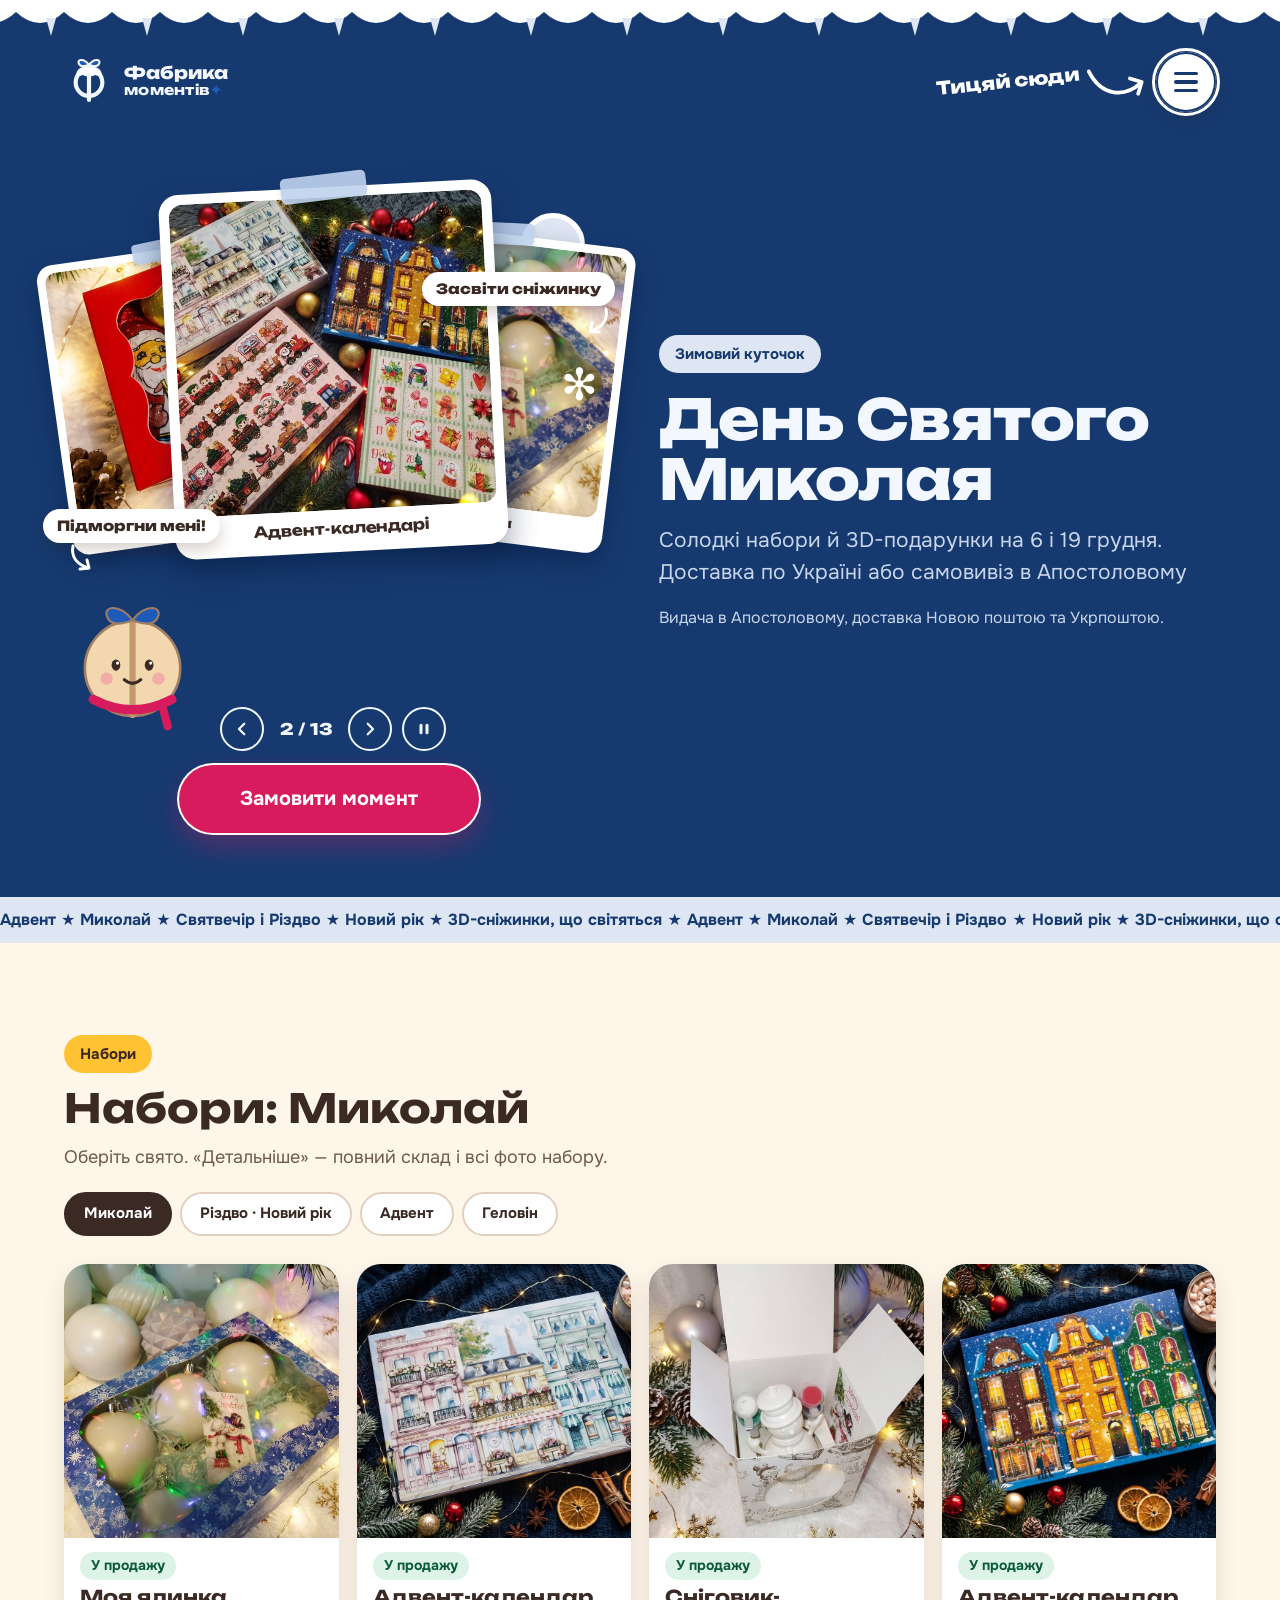
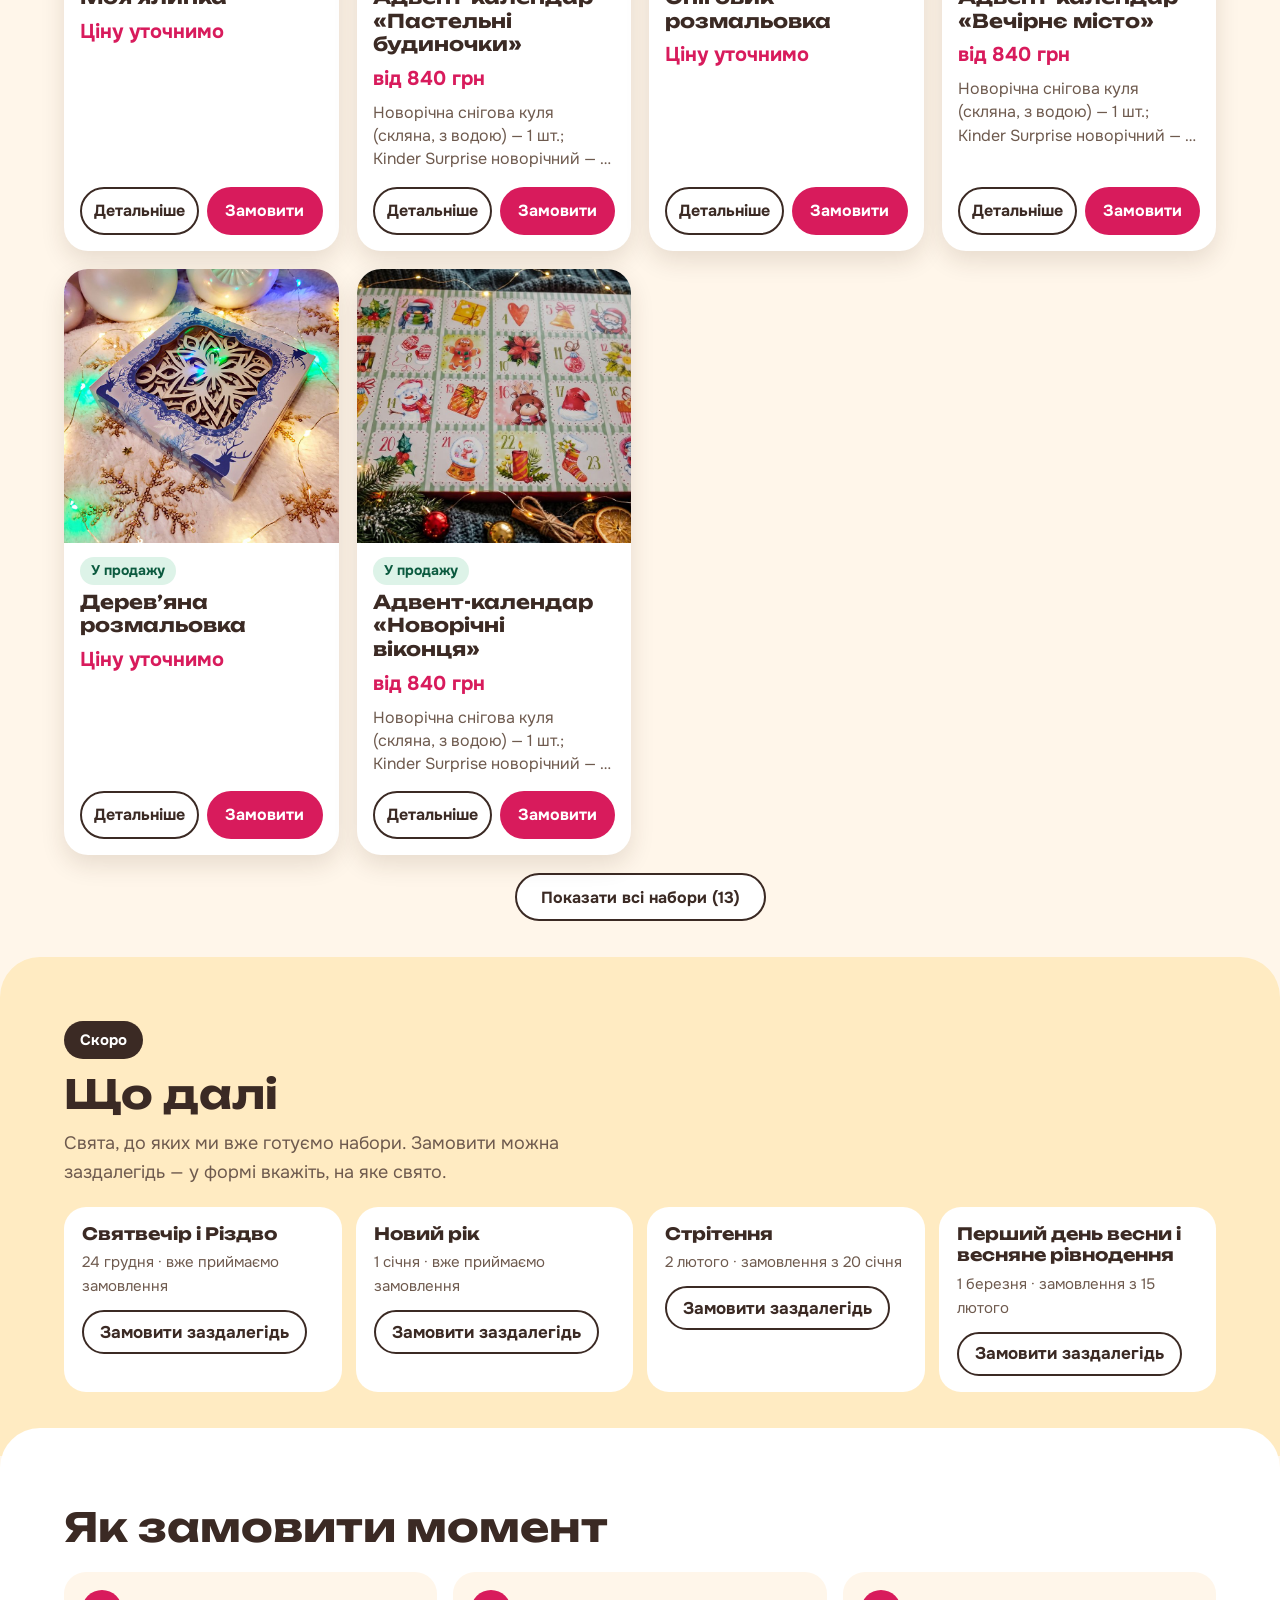
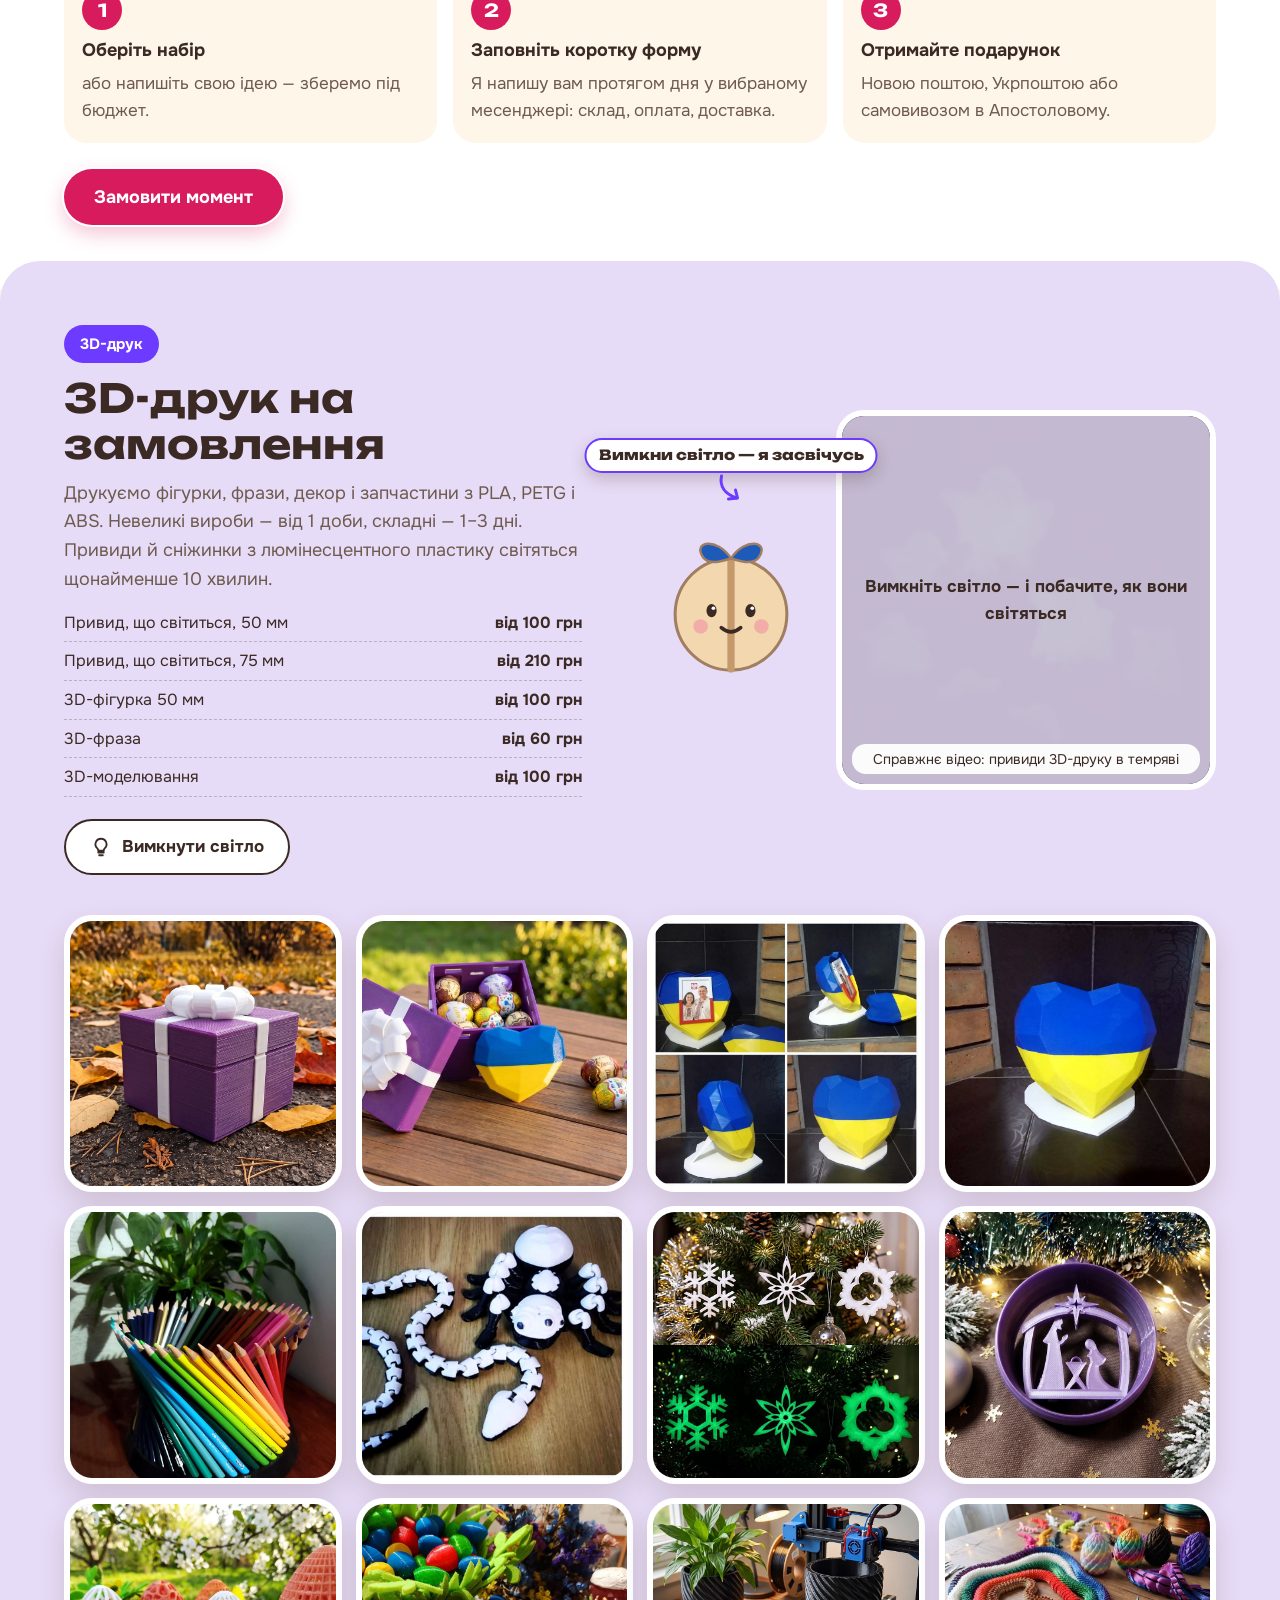
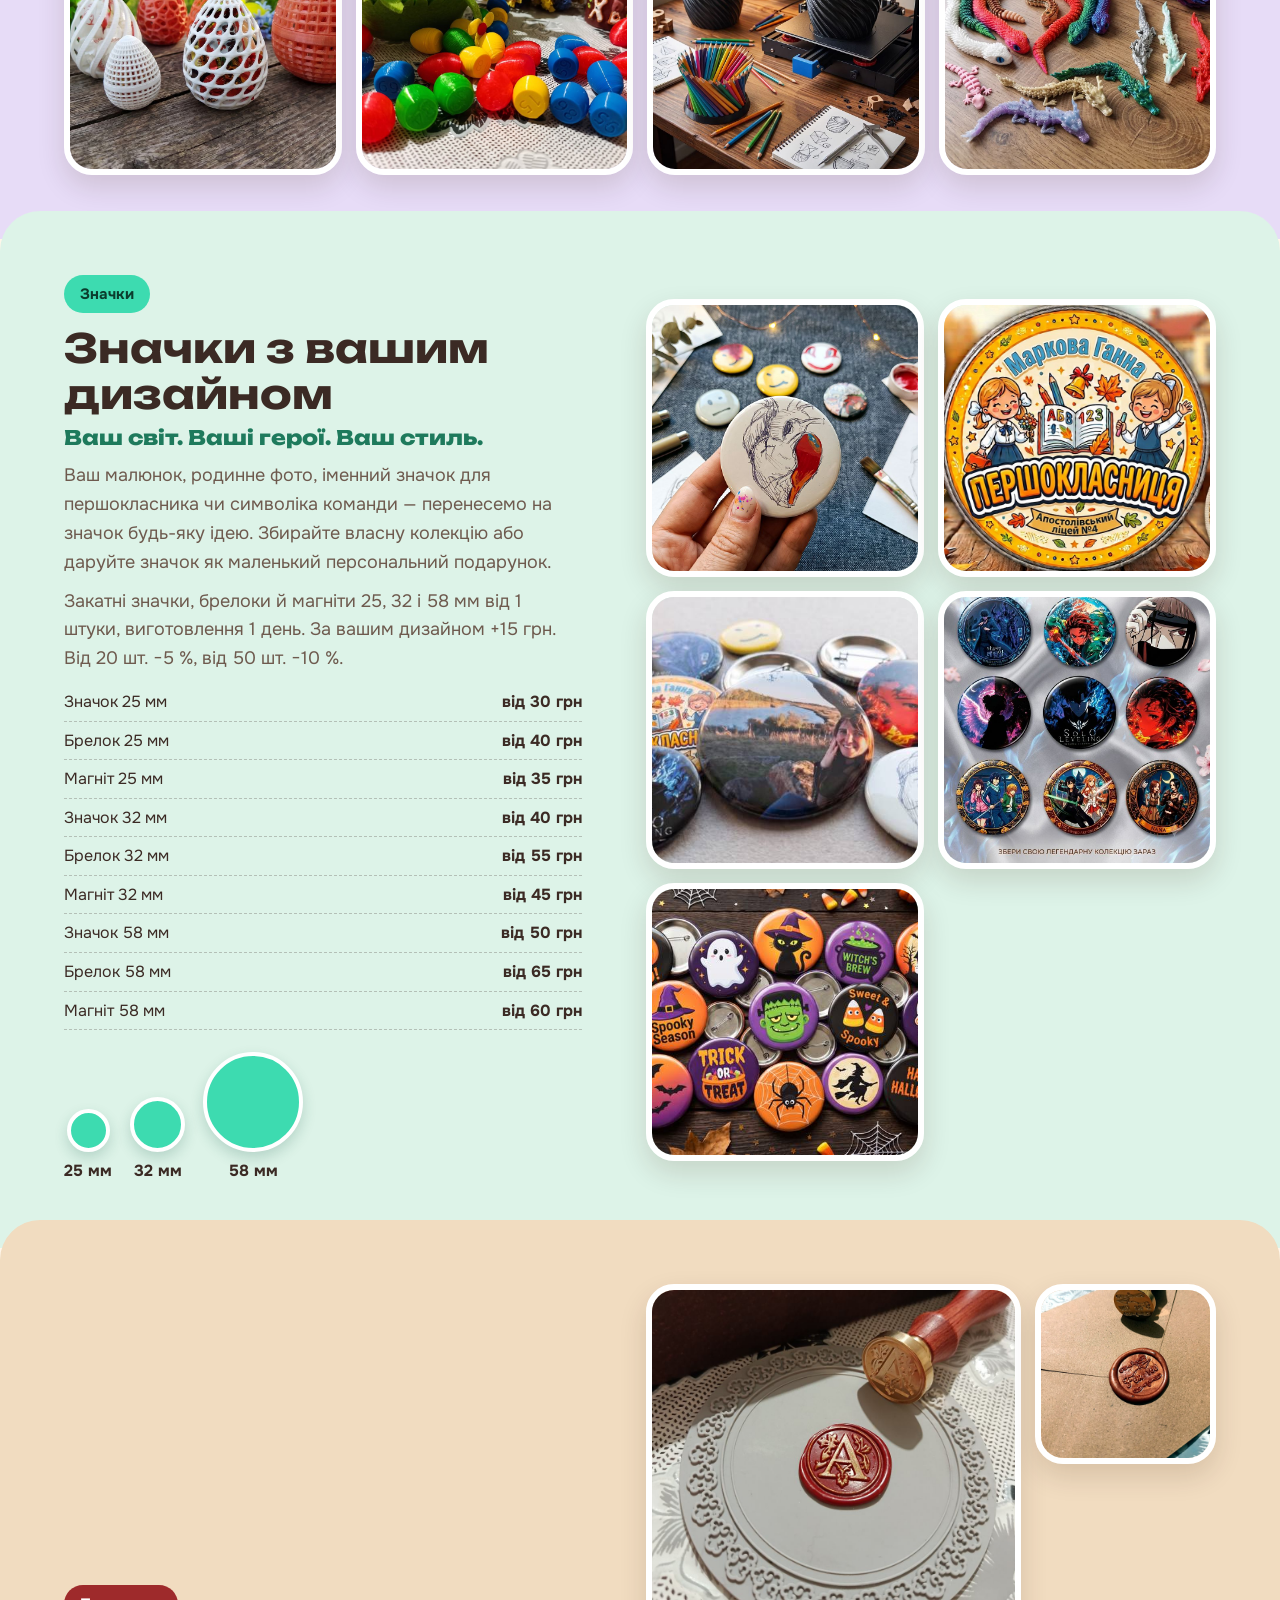
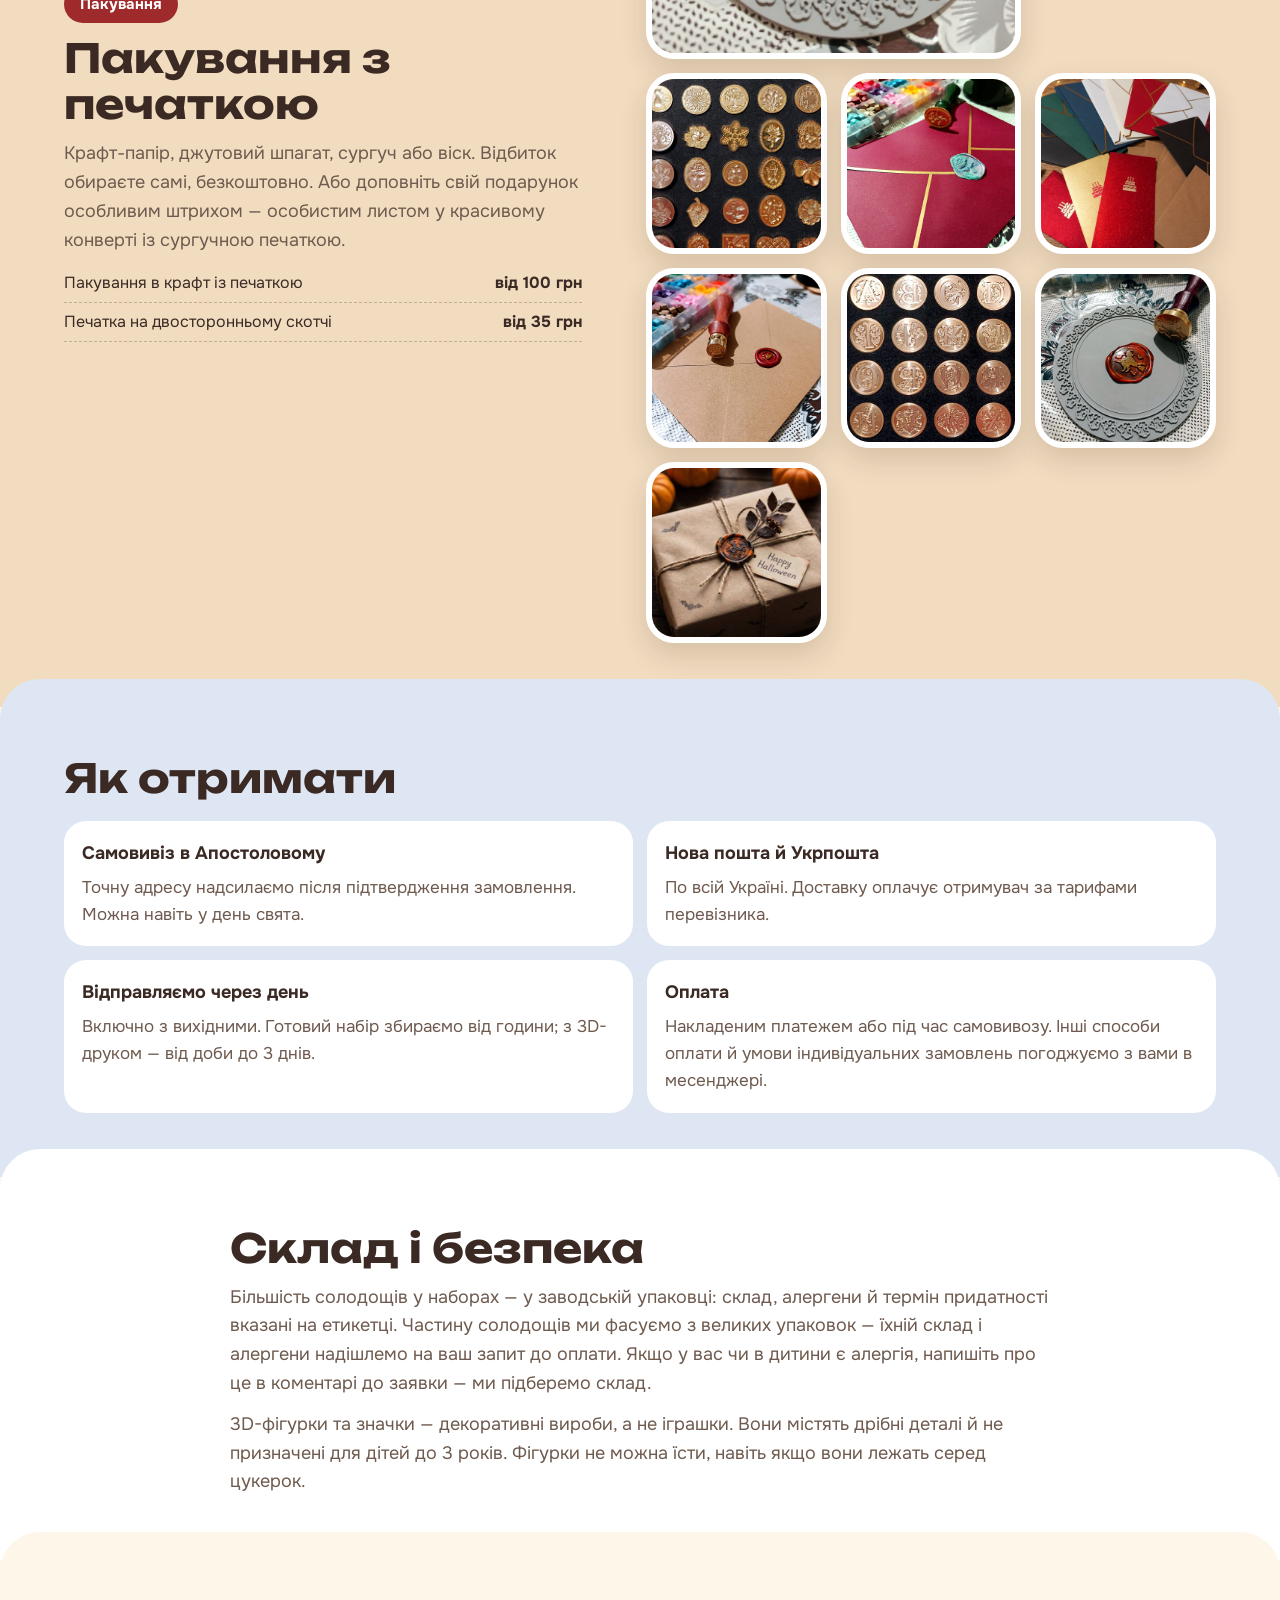
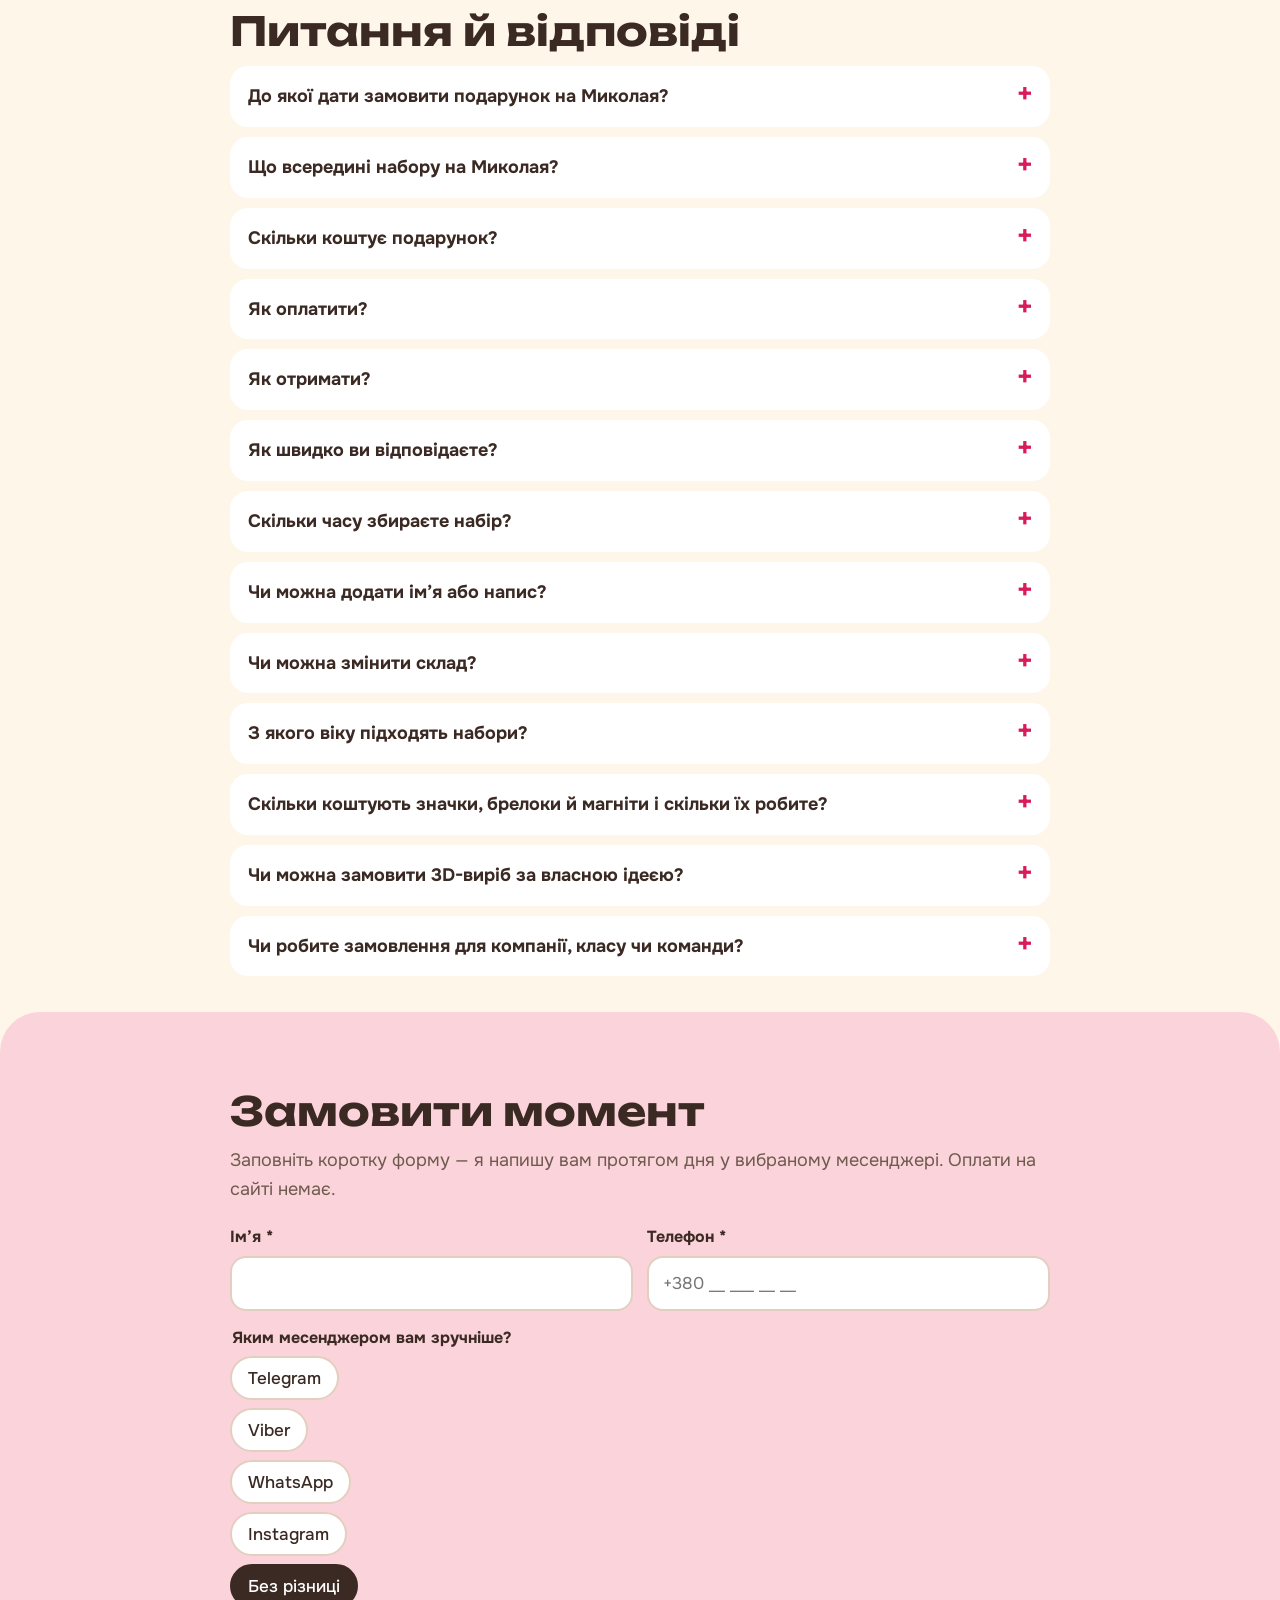
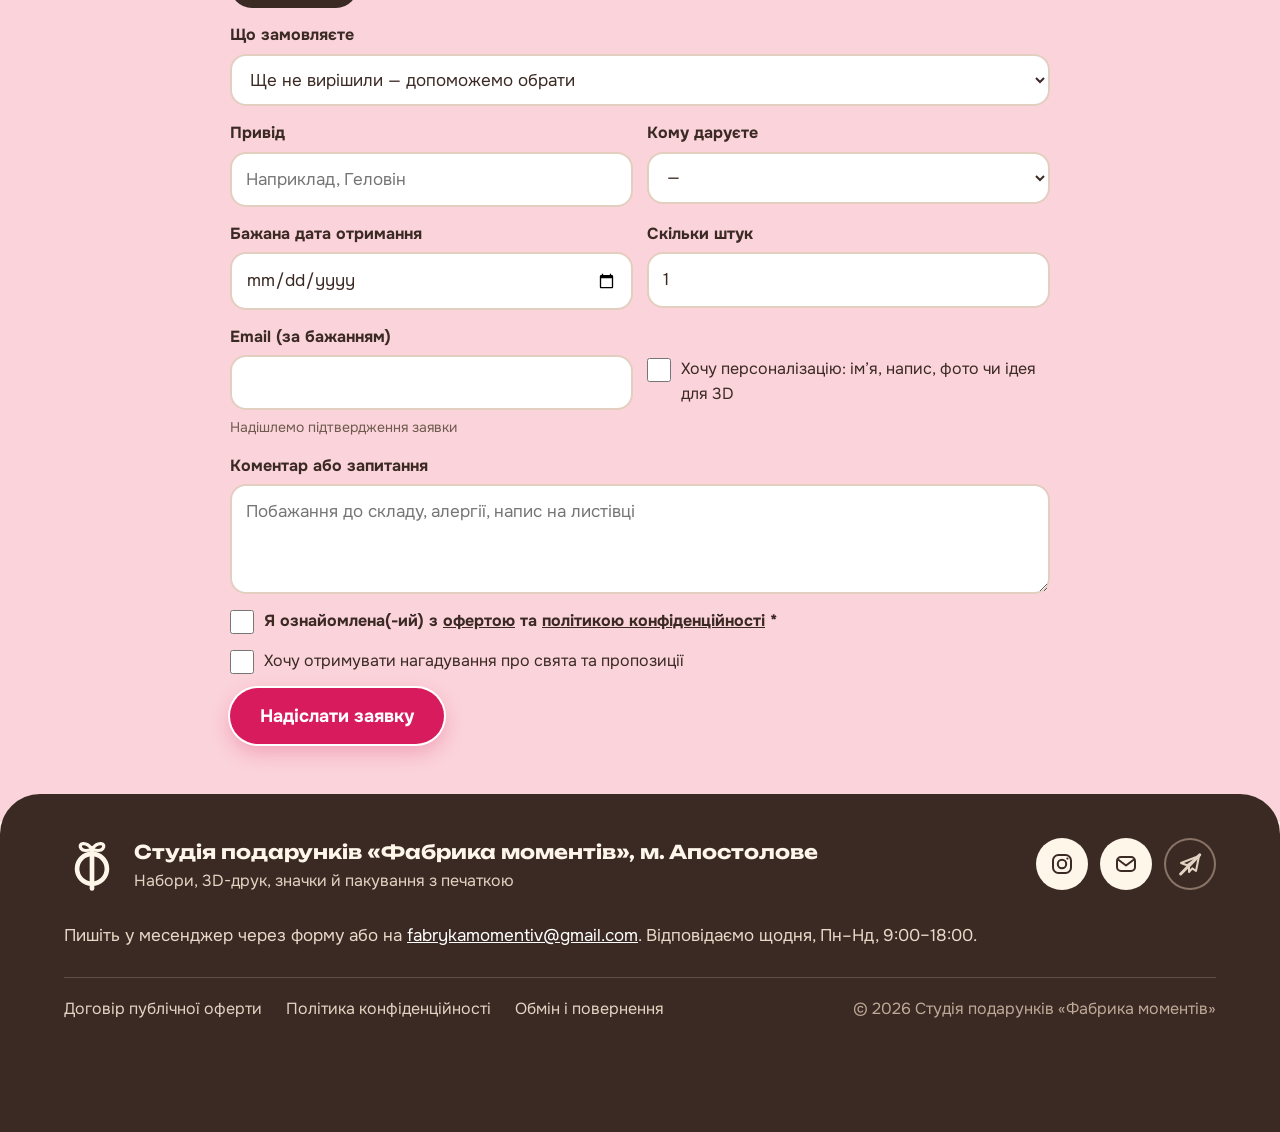
==== commit 975e88c3: "Add files via upload" ====
--- a/index.html
+++ b/index.html
@@ -19,7 +19,7 @@
 <meta name="theme-color" content="#FFF6EA">
 <link rel="icon" href="img/favicon.svg" type="image/svg+xml">
 <script type="application/ld+json">{"@context": "https://schema.org", "@graph": [{"@type": "Store", "@id": "https://fabrykamomentiv.online/#studio", "name": "Фабрика моментів", "alternateName": "Студія подарунків «Фабрика моментів»", "url": "https://fabrykamomentiv.online/", "email": "fabrykamomentiv@gmail.com", "image": "https://fabrykamomentiv.online/img/og-2026-11.jpg", "description": "Студія подарунків «Фабрика моментів», м. Апостолове: крафтові набори до свят, 3D-фігурки, що світяться в темряві, значки з вашим дизайном і пакування з печаткою. Доставка Новою поштою та Укрпоштою.", "foundingDate": "2023", "address": {"@type": "PostalAddress", "addressLocality": "Апостолове", "addressRegion": "Дніпропетровська область", "addressCountry": "UA"}, "areaServed": "UA", "openingHours": "Mo-Su 09:00-18:00", "sameAs": ["https://www.instagram.com/fabrykamomentiv/"]}, {"@type": "FAQPage", "mainEntity": [{"@type": "Question", "name": "Скільки коштує подарунок?", "acceptedAnswer": {"@type": "Answer", "text": "Є набори до 100, до 200 і до 300 грн. Ціну «від» вказано на кожній картці. Остаточну суму ми погоджуємо з вами в месенджері до оплати, і після погодження вона не змінюється."}}, {"@type": "Question", "name": "Як оплатити?", "acceptedAnswer": {"@type": "Answer", "text": "Накладеним платежем або під час самовивозу. Інші способи оплати й умови індивідуальних замовлень погоджуємо з вами в месенджері."}}, {"@type": "Question", "name": "Як отримати?", "acceptedAnswer": {"@type": "Answer", "text": "Новою поштою або Укрпоштою по всій Україні, доставку оплачує отримувач за тарифами перевізника. Або самовивіз в Апостоловому: адресу надсилаємо після підтвердження замовлення."}}, {"@type": "Question", "name": "Як швидко ви відповідаєте?", "acceptedAnswer": {"@type": "Answer", "text": "Заявки обробляємо щодня, з понеділка по неділю, з 9:00 до 18:00. Ми пишемо вам протягом дня в месенджері, який ви обрали у формі."}}, {"@type": "Question", "name": "Скільки часу збираєте набір?", "acceptedAnswer": {"@type": "Answer", "text": "Готовий набір збираємо від години до кількох годин. Якщо в замовленні є 3D-друк, — від доби до 3 днів (за умови, що не буде відключень світла). Відправляємо через день, включно з вихідними."}}, {"@type": "Question", "name": "Чи можна додати ім’я або напис?", "acceptedAnswer": {"@type": "Answer", "text": "Так. Текст на листівці — безкоштовно. Ініціал на сургучній печатці (поки лише латинські літери) і 3D-напис чи фігурка — за доплату; персоналізація додає 1–2 години до строку."}}, {"@type": "Question", "name": "Чи можна змінити склад?", "acceptedAnswer": {"@type": "Answer", "text": "Так: солодощі можна замінити в межах коробки. Якщо є алергія, напишіть про це в коментарі до заявки."}}, {"@type": "Question", "name": "З якого віку підходять набори?", "acceptedAnswer": {"@type": "Answer", "text": "Набори зі значками та 3D-фігурками не підходять дітям до 3 років через дрібні деталі."}}]}]}</script>
-<script src="/assets/site.js" defer></script>
+<script src="/assets/site.js?v=20261118" defer></script>
 <link rel="preconnect" href="https://fonts.googleapis.com"><link rel="preconnect" href="https://fonts.gstatic.com" crossorigin>
 <link href="https://fonts.googleapis.com/css2?family=Onest:wght@400;500;700&family=Unbounded:wght@700;800&display=swap" rel="stylesheet">
 <style>
@@ -1301,6 +1301,8 @@
  var ok=function(){toastMsg('Посилання на набір скопійовано')};
  if(navigator.clipboard&&navigator.clipboard.writeText)navigator.clipboard.writeText(u).then(ok,function(){prompt('Скопіюйте посилання:',u)});else prompt('Скопіюйте посилання:',u)};
 var tgo=document.getElementById('tgoff');if(CFG.telegram){var ta=document.createElement('a');ta.className='ic';ta.href=CFG.telegram;ta.target='_blank';ta.rel='noopener';ta.setAttribute('aria-label','Telegram');ta.innerHTML=tgo.innerHTML;tgo.replaceWith(ta)}else tgo.onclick=function(){toastMsg('Telegram тимчасово недоступний. Пишіть в Instagram або на пошту.')};
+/* Клік на Instagram чи пошту (футер, меню, контакти) → подія contact_click (18.11.2026) */
+document.addEventListener('click',function(e){var a=e.target.closest&&e.target.closest('a[href]');if(!a)return;var h=a.getAttribute('href')||'',m=/instagram\.com/i.test(h)?'instagram':/^mailto:/i.test(h)?'email':'';if(m&&window.fmEvent)fmEvent('contact_click',{method:m})});
 lsw.addEventListener('click',function(){window.fmEvent&&fmEvent('light_toggle',{fm_state:lab.classList.contains('dark')?'off':'on'})});
 document.getElementById('doneMk').innerHTML=html.dataset.theme==='halloween'?'<svg viewBox="0 0 100 120" style="color:#fff;filter:drop-shadow(0 0 8px #c6ff00)"><use href="#gs" fill="#fff"/></svg>':mk();
 
@@ -1326,6 +1328,6 @@
   if(nid!==oid&&!Q.get('theme'))start();else{CUR=nc||CUR;hwDates();buildSections()}}).catch(function(){})}
 })();
 </script>
-<script src="assets/fm-order.js?v=20261111"></script>
+<script src="assets/fm-order.js?v=20261118"></script>
 </body>
 </html>
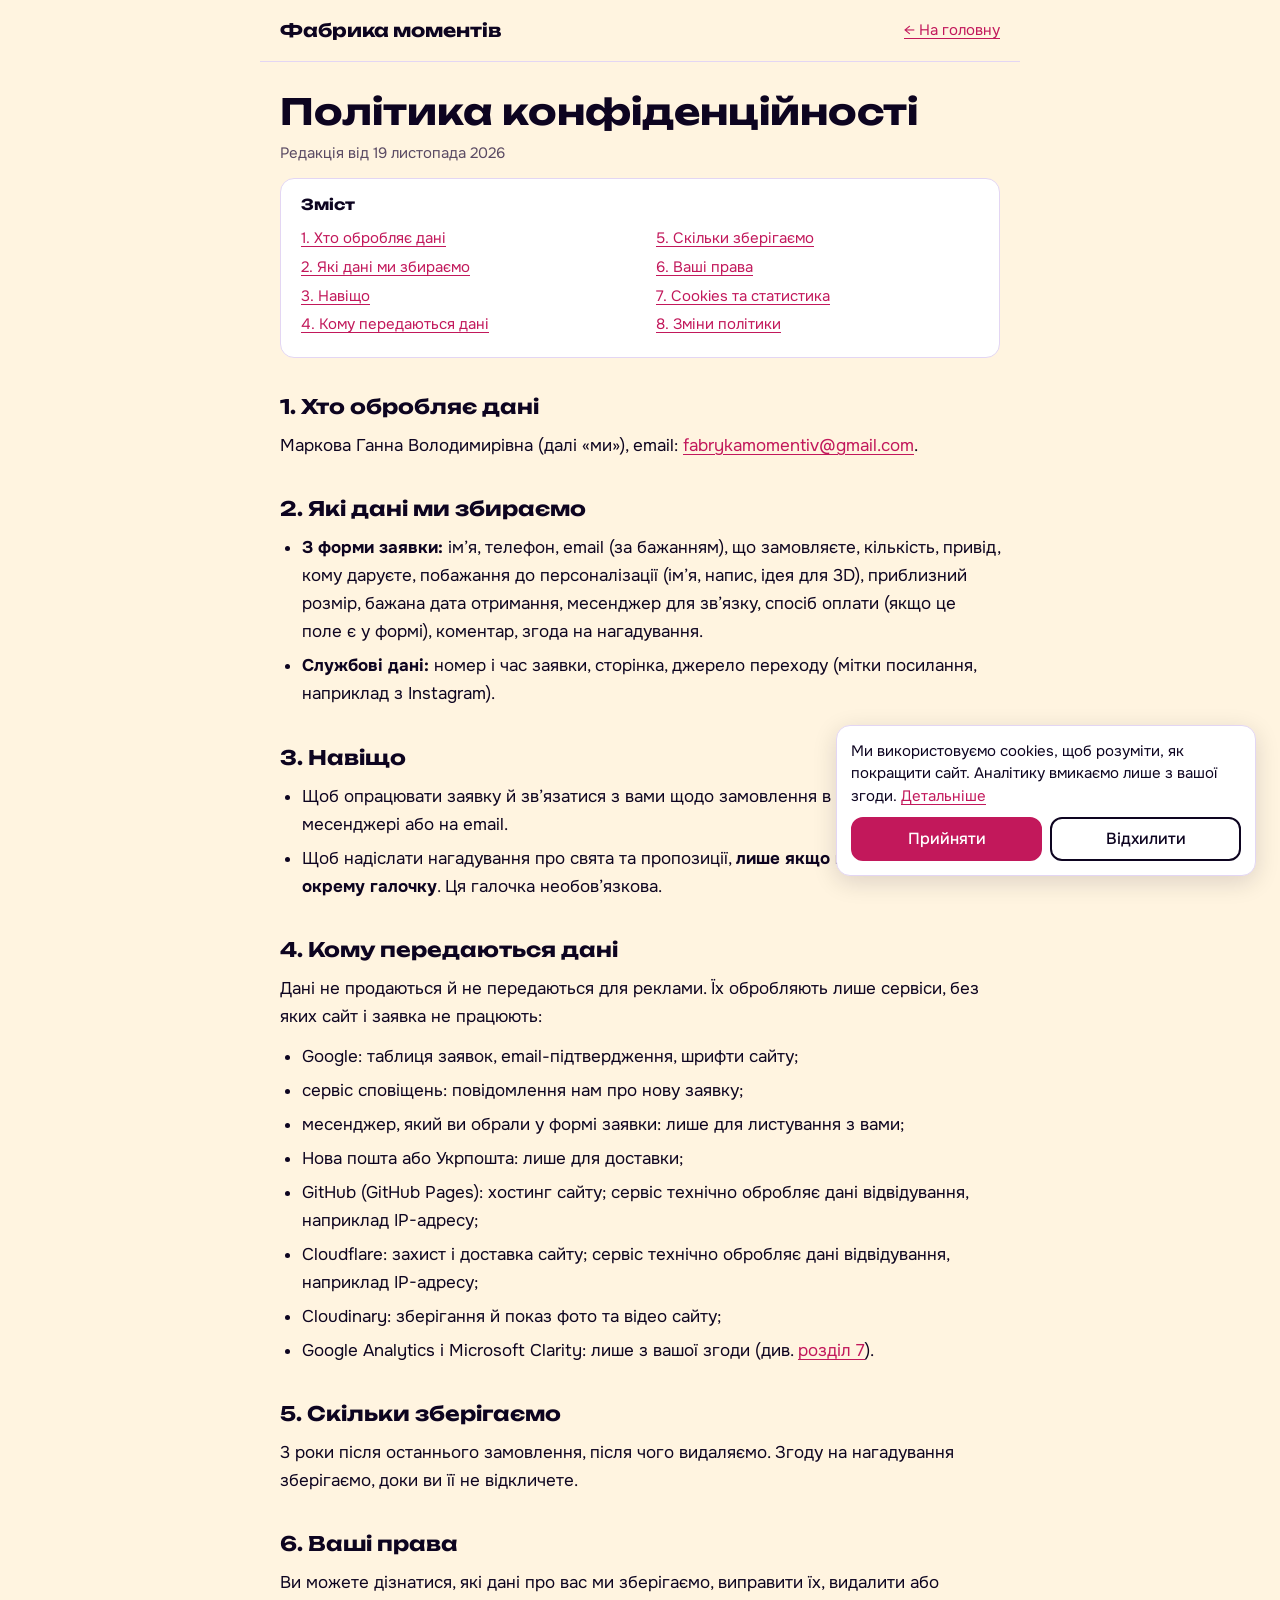
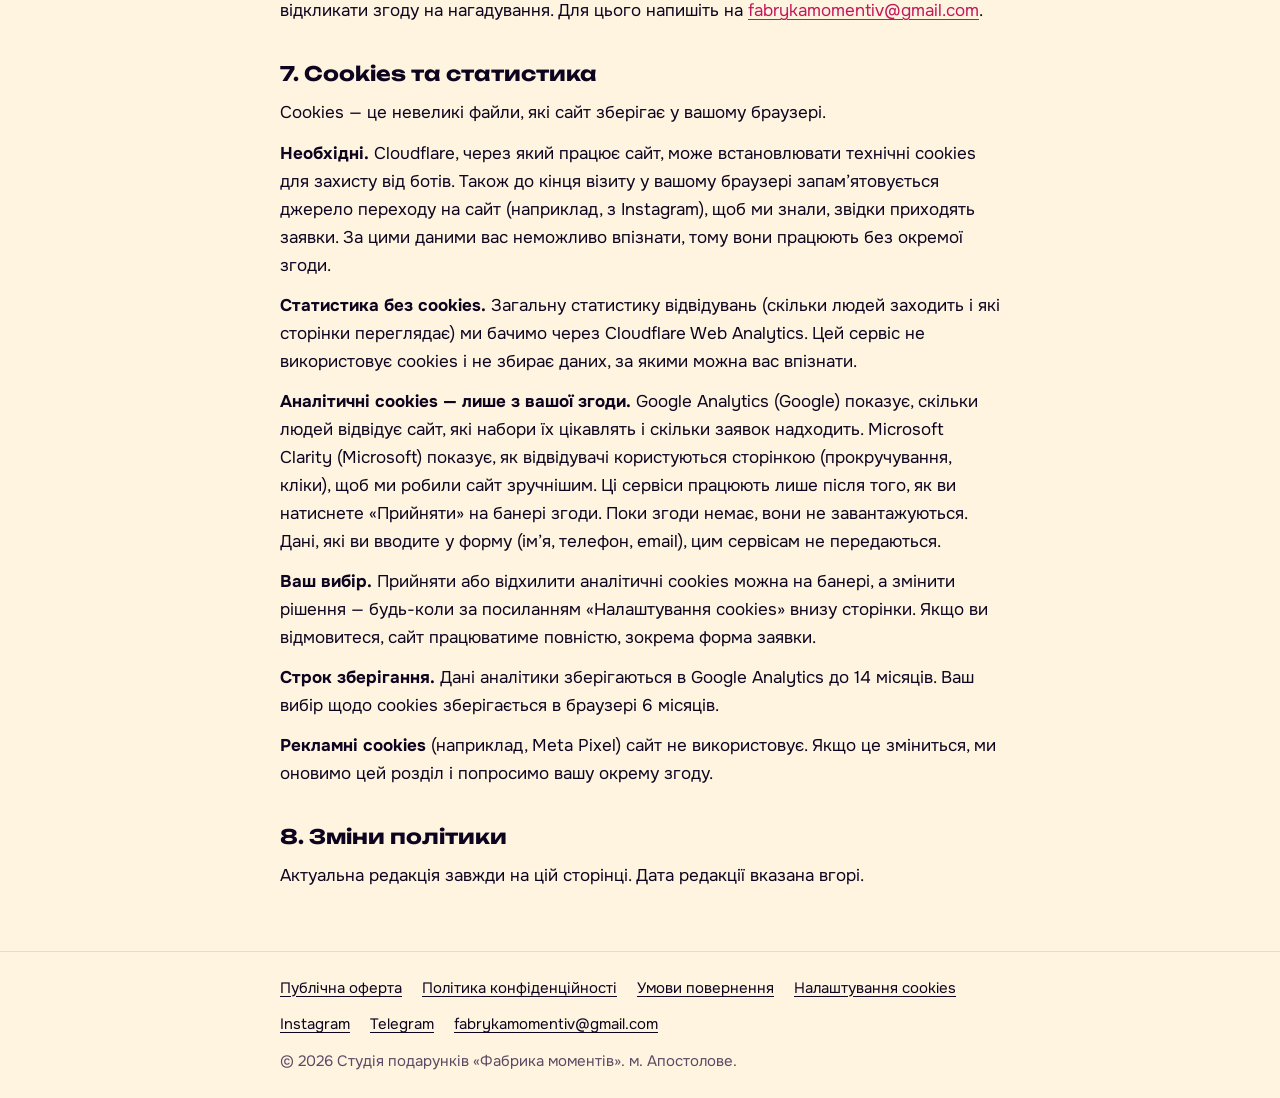
==== commit 0f62afa9: "Add files via upload" ====
--- a/index.html
+++ b/index.html
@@ -1,1333 +1,119 @@
 <!DOCTYPE html>
-<html lang="uk" data-theme="brand">
+<html lang="uk">
 <head>
 <meta charset="utf-8">
 <meta name="viewport" content="width=device-width, initial-scale=1, viewport-fit=cover">
-<script>(function(){var h=document.documentElement;h.className+=" fm-wait";try{var t=JSON.parse(localStorage.getItem("fm_theme")||"null"),d=new Intl.DateTimeFormat("en-CA",{timeZone:"Europe/Kyiv"}).format(new Date());if(t&&t.id&&t.day===d&&!/[?&]theme=/.test(location.search))h.setAttribute("data-theme",t.id)}catch(e){}})()</script>
+<title>Політика конфіденційності │ Фабрика моментів</title>
+<meta name="description" content="Які дані збирає сайт «Фабрики моментів», навіщо, кому передає, скільки зберігає, ваші права, cookies та статистика.">
+<link rel="canonical" href="https://fabrykamomentiv.online/polityka-konfidentsiinosti/">
 <!-- До запуску: noindex. Прибрати цей рядок на кроці 4.5 пам'ятки-інструкції -->
 <meta name="robots" content="noindex">
-<title>Фабрика моментів — подарункові набори й 3D-друк, Апостолове</title>
-<meta name="description" content="Студія подарунків «Фабрика моментів», м. Апостолове: крафтові набори до свят, 3D-фігурки, що світяться в темряві, значки з вашим дизайном і пакування з печаткою. Доставка Новою поштою та Укрпоштою.">
-<link rel="canonical" href="https://fabrykamomentiv.online/">
-<meta property="og:type" content="website"><meta property="og:locale" content="uk_UA"><meta property="og:site_name" content="Фабрика моментів">
-<meta property="og:title" content="Фабрика моментів — формуємо емоції, бережемо миті">
-<meta property="og:description" content="Крафтові набори до свят і 3D-фігурки, що світяться в темряві. Доставка по Україні.">
-<meta property="og:url" content="https://fabrykamomentiv.online/"><meta property="og:image" content="https://fabrykamomentiv.online/img/og-2026-11.jpg">
-<meta property="og:image:type" content="image/jpeg"><meta property="og:image:width" content="1200"><meta property="og:image:height" content="630">
-<meta property="og:image:alt" content="Фабрика моментів — подарункові набори до свят і 3D-друк для ваших моментів. Доставка по Україні.">
-<meta name="twitter:card" content="summary_large_image">
-<meta name="theme-color" content="#FFF6EA">
-<link rel="icon" href="img/favicon.svg" type="image/svg+xml">
-<script type="application/ld+json">{"@context": "https://schema.org", "@graph": [{"@type": "Store", "@id": "https://fabrykamomentiv.online/#studio", "name": "Фабрика моментів", "alternateName": "Студія подарунків «Фабрика моментів»", "url": "https://fabrykamomentiv.online/", "email": "fabrykamomentiv@gmail.com", "image": "https://fabrykamomentiv.online/img/og-2026-11.jpg", "description": "Студія подарунків «Фабрика моментів», м. Апостолове: крафтові набори до свят, 3D-фігурки, що світяться в темряві, значки з вашим дизайном і пакування з печаткою. Доставка Новою поштою та Укрпоштою.", "foundingDate": "2023", "address": {"@type": "PostalAddress", "addressLocality": "Апостолове", "addressRegion": "Дніпропетровська область", "addressCountry": "UA"}, "areaServed": "UA", "openingHours": "Mo-Su 09:00-18:00", "sameAs": ["https://www.instagram.com/fabrykamomentiv/"]}, {"@type": "FAQPage", "mainEntity": [{"@type": "Question", "name": "Скільки коштує подарунок?", "acceptedAnswer": {"@type": "Answer", "text": "Є набори до 100, до 200 і до 300 грн. Ціну «від» вказано на кожній картці. Остаточну суму ми погоджуємо з вами в месенджері до оплати, і після погодження вона не змінюється."}}, {"@type": "Question", "name": "Як оплатити?", "acceptedAnswer": {"@type": "Answer", "text": "Накладеним платежем або під час самовивозу. Інші способи оплати й умови індивідуальних замовлень погоджуємо з вами в месенджері."}}, {"@type": "Question", "name": "Як отримати?", "acceptedAnswer": {"@type": "Answer", "text": "Новою поштою або Укрпоштою по всій Україні, доставку оплачує отримувач за тарифами перевізника. Або самовивіз в Апостоловому: адресу надсилаємо після підтвердження замовлення."}}, {"@type": "Question", "name": "Як швидко ви відповідаєте?", "acceptedAnswer": {"@type": "Answer", "text": "Заявки обробляємо щодня, з понеділка по неділю, з 9:00 до 18:00. Ми пишемо вам протягом дня в месенджері, який ви обрали у формі."}}, {"@type": "Question", "name": "Скільки часу збираєте набір?", "acceptedAnswer": {"@type": "Answer", "text": "Готовий набір збираємо від години до кількох годин. Якщо в замовленні є 3D-друк, — від доби до 3 днів (за умови, що не буде відключень світла). Відправляємо через день, включно з вихідними."}}, {"@type": "Question", "name": "Чи можна додати ім’я або напис?", "acceptedAnswer": {"@type": "Answer", "text": "Так. Текст на листівці — безкоштовно. Ініціал на сургучній печатці (поки лише латинські літери) і 3D-напис чи фігурка — за доплату; персоналізація додає 1–2 години до строку."}}, {"@type": "Question", "name": "Чи можна змінити склад?", "acceptedAnswer": {"@type": "Answer", "text": "Так: солодощі можна замінити в межах коробки. Якщо є алергія, напишіть про це в коментарі до заявки."}}, {"@type": "Question", "name": "З якого віку підходять набори?", "acceptedAnswer": {"@type": "Answer", "text": "Набори зі значками та 3D-фігурками не підходять дітям до 3 років через дрібні деталі."}}]}]}</script>
-<script src="/assets/site.js?v=20261118" defer></script>
-<link rel="preconnect" href="https://fonts.googleapis.com"><link rel="preconnect" href="https://fonts.gstatic.com" crossorigin>
-<link href="https://fonts.googleapis.com/css2?family=Onest:wght@400;500;700&family=Unbounded:wght@700;800&display=swap" rel="stylesheet">
-<style>
-:root{
- --fm-bg:#FFF6EA;--fm-surface:#FFFFFF;--fm-text:#3B2A24;--fm-muted:#6E5A4E;--fm-accent:#D81B5C;--fm-accent-ink:#FFFFFF;--fm-border:#8A6A55;
- --fm-font-head:"Unbounded","Arial Black",Arial,sans-serif;--fm-font-body:"Onest",system-ui,-apple-system,"Segoe UI",Roboto,Arial,sans-serif;--fm-radius:20px;
- --hb:#FFF6EA;--ht:#3B2A24;--hm:#6E5A4E;--d1:#FFC233;--d2:#9E2A2B;--d3:#3DDBB0;--tint:#E7DCF7;--tape:#FBD3DA;--tapet:#3B2A24;
- --bow:#D81B5C;--bow2:#D81B5C;--ring:transparent;--bg-burger:#FFFFFF;--burger:#3B2A24;--ptr:#D81B5C;
- --m-bg:#FFF6EA;--m-text:#3B2A24;--m-card:#FFFFFF;
- --violet:#6C3BFF;--glow:#C6FF00;--night:#0d0420;--acid:#c6ff00;--pink:#ff2e93;--pumpkin:#ff8a00;--cream:#fff4e0;--mute:#e3d6f3;--ink:#0d0420;--hnight:#12062a;
- box-sizing:border-box}
-[data-theme=zyma]{--hb:#163A70;--ht:#F3F7FF;--hm:#C9D6EA;--d1:#DDE6F2;--d2:#FFFFFF;--d3:#D81B5C;--tint:#DDE6F2;--tape:#DDE6F2;--tapet:#163A70;--bow:#1E5BB8;--bow2:#1E5BB8;--ring:#FFFFFF;--bg-burger:#FFFFFF;--burger:#163A70;--ptr:#FFFFFF;--m-bg:#163A70;--m-text:#F3F7FF;--m-card:#1F4985}
-[data-theme=vesna-velykden]{--hb:#EAF5D9;--d1:#FFC233;--d2:#D81B5C;--d3:#3DDBB0;--tint:#FFFFFF;--tape:#FFEBC2;--bow:#7CC85A;--bow2:#7CC85A;--burger:#3B6E2A;--ptr:#3B6E2A;--m-bg:#EAF5D9}
-[data-theme=lito]{--hb:#FFF1C7;--d1:#FFC233;--d2:#2FB5B0;--d3:#F08AA6;--tint:#D7F1EE;--tape:#D7F1EE;--bow:#2FB5B0;--bow2:#2FB5B0;--burger:#1F7C78;--ptr:#1F7C78;--m-bg:#FFF1C7}
-[data-theme=osin]{--hb:#F7E2CB;--d1:#C8642E;--d2:#E59A2F;--d3:#9E2A2B;--tint:#FBEBD7;--tape:#FBEBD7;--bow:#C8642E;--bow2:#C8642E;--burger:#8A3E17;--ptr:#A5481C;--m-bg:#F7E2CB}
-[data-theme=kokhannia]{--hb:#FDE4DE;--d1:#E0483A;--d2:#3B2A24;--d3:#F5B0A4;--tint:#FFFFFF;--tape:#FFFFFF;--bow:#E0483A;--bow2:#E0483A;--burger:#B8352A;--ptr:#B8352A;--m-bg:#FDE4DE}
-[data-theme=ukraina]{--hb:#E8F0FB;--d1:#1E5BB8;--d2:#FFC233;--d3:#1E5BB8;--tint:#FFFFFF;--tape:#FFFFFF;--bow:#1E5BB8;--bow2:#FFC233;--burger:#1E5BB8;--ptr:#1E5BB8;--m-bg:#E8F0FB}
-[data-theme=rodyna]{--hb:#FFE3CC;--d1:#D81B5C;--d2:#FFC233;--d3:#3DDBB0;--tint:#FFFFFF;--tape:#FFFFFF;--bow:#D81B5C;--bow2:#D81B5C;--burger:#3B2A24;--ptr:#D81B5C;--m-bg:#FFE3CC}
-[data-theme=halloween]{--hb:#12062a;--ht:#fff4e0;--hm:#e3d6f3;--tape:#c6ff00;--tapet:#0d0420;--m-bg:#0d0420;--m-text:#fff4e0;--m-card:#1f0f42}
-*,*::before,*::after{box-sizing:border-box;margin:0}
-html{background:var(--fm-bg);scroll-behavior:smooth}
-body{background:var(--fm-bg);color:var(--fm-text);font:400 17px/1.6 var(--fm-font-body);-webkit-font-smoothing:antialiased}
-a{color:inherit}button{font:inherit;color:inherit}
-:focus-visible{outline:3px solid currentColor;outline-offset:3px;border-radius:12px}
-img,video{display:block;max-width:100%}
-
-
-.top{position:relative;background:var(--hb);color:var(--ht);transition:background .4s,color .4s;overflow:hidden}
-.deco{position:absolute;left:0;right:0;top:0;height:40px;z-index:6;pointer-events:none}
-.deco svg{width:100%;height:100%;display:block}
-.hd{position:relative;z-index:30;display:flex;align-items:center;justify-content:space-between;gap:12px;padding:52px clamp(16px,5vw,64px) 0}
-.logo{display:flex;align-items:center;gap:10px;text-decoration:none;color:var(--ht)}
-.logo svg{width:50px;height:50px;flex:0 0 auto}
-.logo b{display:block;font:800 17px/1 var(--fm-font-head)}
-.logo span{display:block;font:700 14px/1.35 var(--fm-font-head);letter-spacing:.02em}
-.logo em{font-style:normal;color:var(--bow)}
-.right{display:flex;align-items:center;gap:6px}
-.ptr{display:flex;align-items:center;gap:4px;color:var(--ptr);pointer-events:none;animation:bob 1.1s ease-in-out infinite alternate;transition:opacity .4s}
-.ptr span{font:800 18px/1.1 var(--fm-font-head);transform:rotate(-6deg);text-align:right;max-width:200px}
-.ptr svg{width:66px;height:40px}
-.ptr.gone{opacity:0}
-@keyframes bob{to{transform:translateX(8px)}}
-.burger{position:relative;width:60px;height:60px;border-radius:50%;border:0;background:var(--bg-burger);cursor:pointer;display:grid;place-content:center;gap:5px;box-shadow:0 6px 18px rgba(60,30,10,.18),0 0 0 2px var(--burger) inset;flex:0 0 auto}
-.burger i{display:block;width:24px;height:3.5px;border-radius:3px;background:var(--burger)}
-@keyframes ring{from{transform:scale(1);opacity:.8}to{transform:scale(1.45);opacity:0}}
-.burger::after{content:"";position:absolute;inset:-4px;border-radius:inherit;border:3px solid var(--ptr);animation:ring 1.6s ease-out infinite;pointer-events:none}
-.burger.calm::after{display:none}
-[data-theme=halloween] .burger::after{border-color:var(--acid)}
-[data-theme=halloween] .burger{background:var(--acid);border-radius:16px;box-shadow:4px 4px 0 var(--pink),0 0 0 3px var(--ink) inset}
-[data-theme=halloween] .burger i{background:var(--ink);height:4px}
-[data-theme=halloween] .logo{padding:8px 12px 8px 8px;background:var(--cream);color:var(--ink);border:3px solid var(--ink);border-radius:16px;box-shadow:4px 4px 0 var(--pink);transform:rotate(-2deg)}
-[data-theme=halloween] .logo svg{width:40px;height:40px}
-[data-theme=halloween] .ptr{color:var(--acid)}
-
-.hero-in{display:grid;grid-template-columns:minmax(0,1fr) minmax(0,1.05fr);gap:clamp(24px,5vw,72px);align-items:center;padding:clamp(20px,4vw,48px) clamp(16px,5vw,64px) clamp(36px,5vw,64px);max-width:1280px;margin:0 auto;position:relative;z-index:2}
-.kicker{display:inline-block;padding:7px 16px;border-radius:999px;background:var(--tape);color:var(--tapet);font-size:15px;font-weight:700}
-.hero-in h1{font:800 clamp(30px,4.6vw,56px)/1.08 var(--fm-font-head);margin:16px 0 14px;letter-spacing:-.01em;text-wrap:balance}
-.lead{font-size:clamp(18px,1.7vw,21px);line-height:1.55;color:var(--hm);max-width:44ch}
-.need{display:inline-block;border:2px dashed var(--hm);border-radius:12px;padding:6px 12px;font-size:16px}
-.btn{display:inline-flex;align-items:center;justify-content:center;min-height:56px;padding:0 30px;border-radius:999px;border:0;background:var(--fm-accent);color:#fff;font:700 18px/1 var(--fm-font-body);text-decoration:none;cursor:pointer;box-shadow:0 0 0 2px var(--ring),0 8px 20px rgba(216,27,92,.28);transition:transform .15s}
-.btn:hover{transform:translateY(-2px)}
-.acts{margin-top:30px}.acts .btn{min-height:68px;min-width:300px;padding:0 44px;font-size:20px;box-shadow:0 0 0 2px var(--ring),0 12px 28px rgba(216,27,92,.34)}
-.micro{margin-top:16px;font-size:16px;color:var(--hm)}
-.hint{margin-top:6px;font-size:15px;color:var(--hm);min-height:22px}
-
-.vis{display:flex;flex-direction:column;align-items:center;min-width:0}
-.stage{position:relative;width:min(100%,560px,calc((100svh - 330px)*.8 + 104px));padding:0 48px 0 56px}
-.vis .acts{margin-top:14px;display:flex;justify-content:center;width:100%}
-.abox{position:relative}
-.arch{position:relative;aspect-ratio:4/5;border-radius:999px 999px 28px 28px;background:var(--tint);border:8px solid #fff;box-shadow:0 18px 40px rgba(90,50,20,.18);overflow:hidden;display:grid;place-items:center}
-.sl{position:absolute;inset:0;opacity:0;transition:opacity .7s}
-.sl.on{opacity:1}
-.sl img,.sl video{width:100%;height:100%;object-fit:cover}
-.arch .ph0{width:52%;color:var(--hm);opacity:.9}.arch .ph0 svg{width:100%;height:auto;display:block}
-.arch .need0{position:absolute;left:30%;right:8%;bottom:14px;text-align:center;font-size:14px;line-height:1.3;color:var(--fm-muted);border:2px dashed #cbb8a6;border-radius:14px;padding:6px 8px;background:rgba(255,255,255,.75)}
-.ctl.off{visibility:hidden}
-.ctl{display:flex;align-items:center;justify-content:center;gap:10px;margin:14px 0 0;min-height:44px}
-.ctl button{width:44px;height:44px;border-radius:50%;border:2px solid var(--ht);background:transparent;color:var(--ht);cursor:pointer;display:grid;place-items:center;flex:0 0 auto}
-.ctl svg{width:18px;height:18px}
-.cnt{min-width:64px;text-align:center;font:800 16px/1 var(--fm-font-head);color:var(--ht)}
-.dots{display:flex;gap:6px;flex-wrap:nowrap;justify-content:center}
-.dots i{width:9px;height:9px;border-radius:50%;background:var(--ht);opacity:.3}.dots i.on{opacity:1}
-.aicap{position:absolute;z-index:5;right:16px;left:24%;bottom:14px;margin:0;text-align:right;font-size:14px;line-height:1.35;color:#3B2A24;background:rgba(255,255,255,.93);border-radius:14px;padding:6px 10px;box-shadow:0 4px 12px rgba(60,30,10,.15)}.aicap:empty{display:none}.aicap b{color:#3B2A24;font-weight:700}.aicap small{font-size:13.5px;opacity:.85}
-.dot{position:absolute;border-radius:50%;pointer-events:none}
-.d1{width:15%;aspect-ratio:1;right:-9%;top:10%;background:var(--d1);border:5px solid #fff}
-.d2{width:10%;aspect-ratio:1;left:-8%;top:30%;background:var(--d2)}
-.d3{width:6%;aspect-ratio:1;right:-5%;top:58%;background:var(--d3)}
-.mkb{position:absolute;left:-14%;bottom:-7%;width:34%;padding:0;border:0;background:none;cursor:pointer;border-radius:50%;z-index:4}
-.mkb svg,.big svg{width:100%;height:auto;display:block;overflow:visible}
-.tip-b{position:absolute;z-index:6;display:flex;align-items:flex-end;gap:0;pointer-events:none;transition:opacity .4s;animation:tb 1.2s ease-in-out infinite alternate}
-.tip-b b{background:#fff;color:#3B2A24;font:800 14px/1.15 var(--fm-font-head);padding:7px 12px;border-radius:999px;box-shadow:0 6px 16px rgba(60,30,10,.22);white-space:nowrap;border:2px solid var(--ptr)}
-.tip-b svg{width:30px;height:30px;color:var(--ptr);flex:0 0 auto;overflow:visible}
-.tip-b.done{opacity:0;animation:none}
-@keyframes tb{to{transform:translateY(-5px)}}
-.t-mk{left:-18%;bottom:22.5%;flex-direction:column;align-items:flex-start}
-.t-mk svg{margin-left:14%}
-.t-flake{right:-16%;top:21%;flex-direction:column;align-items:flex-end}
-.t-flake svg{transform:scaleX(-1);margin-right:4px}
-.t-egg{left:3%;top:10%;flex-direction:row-reverse;align-items:center}
-.t-egg svg{transform:rotate(90deg)}
-.say{position:absolute;left:-16%;bottom:27%;z-index:7;max-width:70%;background:#fff;color:#3B2A24;font:700 16px/1.3 var(--fm-font-body);padding:10px 14px;border-radius:18px 18px 18px 4px;box-shadow:0 8px 20px rgba(60,30,10,.22);border:2px solid var(--d1);animation:pop .35s cubic-bezier(.3,1.6,.5,1)}
-@keyframes pop{from{transform:scale(.6);opacity:0}}
-.t-spider{right:62px;top:auto;bottom:12px;flex-direction:row;align-items:center;--ptr:#c6ff00}
-.t-spider b{background:#0d0420;color:#c6ff00;border-color:#c6ff00}
-.t-spider svg{transform:rotate(-90deg)}
-.t-ghost{left:calc(max(16px,2.5%) + 92px);top:23%;flex-direction:row-reverse;align-items:center;--ptr:#c6ff00;display:none}
-.t-ghost b{background:#0d0420;color:#c6ff00;border-color:#c6ff00}
-.t-ghost svg{transform:rotate(90deg)}
-@media(min-width:1300px){.t-ghost{display:flex}}
-.t-lab{left:50%;bottom:calc(100% + 2px);transform:translateX(-50%);flex-direction:column;align-items:center;animation:none;--ptr:#6C3BFF}
-.lab.dark .t-lab{--ptr:#c6ff00}
-.labmk{position:relative}
-.kid{position:absolute;left:12%;bottom:-5%;width:20%;z-index:3;transition:transform .5s cubic-bezier(.3,1.6,.5,1);pointer-events:none}
-.kid.peek{transform:translateY(-26px) rotate(-8deg)}
-.eye{transform-box:fill-box;transform-origin:center;transition:transform .12s}
-.wink .eye-r{transform:scaleY(.12)}
-.fx{position:absolute;border:0;background:none;padding:0;cursor:pointer;z-index:4;border-radius:50%}
-.flake{right:-12%;top:38%;font-size:44px;line-height:1;color:#fff;transition:color .4s,text-shadow .4s}
-.flake.on{color:var(--glow);text-shadow:0 0 14px var(--glow),0 0 32px rgba(198,255,0,.7)}
-.egg{left:-13%;top:6%;width:13%;aspect-ratio:52/66;height:auto}.egg svg{width:100%;height:100%}
-.egg.wob{animation:wob .5s}@keyframes wob{25%{transform:rotate(-12deg)}75%{transform:rotate(12deg)}}
-.pt{position:absolute;pointer-events:none;z-index:9;animation:fly var(--t,1.4s) ease-out forwards}
-@keyframes fly{to{transform:translate(var(--dx),var(--dy)) rotate(var(--r,360deg));opacity:0}}
-.snow{position:absolute;inset:0;pointer-events:none;z-index:1;overflow:hidden}
-.snow i{position:absolute;top:-10px;width:var(--s);height:var(--s);border-radius:50%;background:#fff;opacity:.75;animation:sn var(--t) linear infinite;animation-delay:var(--d)}
-@keyframes sn{to{transform:translate(var(--x),110vh)}}
-
-/* Halloween */
-.hwz{display:none;position:relative}
-[data-theme=halloween] .hero-in{display:none}[data-theme=halloween] .hwz{display:block}
-.hwz .bg,.hwz .shade,.hwz .warm,.hwz .dts{position:absolute;inset:-200px 0 0 0;pointer-events:none}
-.top .hwbg{display:none;position:absolute;inset:0;z-index:0}
-[data-theme=halloween] .top .hwbg{display:block}
-.hwbg img{width:100%;height:100%;object-fit:cover;object-position:50% 62%;filter:saturate(1.4) contrast(1.08)}
-.hwbg .shade{position:absolute;inset:0;background:radial-gradient(circle var(--r,280px) at var(--x,62%) var(--y,46%),rgba(18,6,42,0) 0,rgba(18,6,42,.45) 55%,rgba(18,6,42,.92) 100%)}
-.hwbg .warm{position:absolute;inset:0;background:radial-gradient(60% 40% at 50% 100%,rgba(255,46,147,.4),transparent);animation:flick 3.2s ease-in-out infinite alternate}
-@keyframes flick{from{opacity:.5}to{opacity:1}}
-.hwbg .dts{position:absolute;inset:0;background-image:radial-gradient(rgba(198,255,0,.55) 1.2px,transparent 1.7px);background-size:10px 10px;opacity:.2;mix-blend-mode:screen}
-.drip{position:absolute;top:30px;width:10px;height:14px;border-radius:50% 50% 50% 50%/60% 60% 40% 40%;background:var(--acid);border:2px solid var(--ink);z-index:7;opacity:0;animation:drip 3.8s ease-in infinite;display:none}
-[data-theme=halloween] .drip{display:block}
-@keyframes drip{0%{transform:translateY(0);opacity:0}15%{opacity:1}100%{transform:translateY(160px);opacity:0}}
-.sw{position:absolute;top:0;left:73%;z-index:7;display:none;flex-direction:column;align-items:center;transform-origin:top;animation:sway 4s ease-in-out infinite alternate;transition:transform .5s cubic-bezier(.3,1.6,.5,1)}
-[data-theme=halloween] .sw{display:flex}
-@keyframes sway{from{transform:translateY(0) rotate(-2deg)}to{transform:translateY(14px) rotate(2deg)}}
-.sw.scared{animation:none;transform:translateY(-110px)}
-.thread{width:3px;height:140px;background:var(--cream)}
-.spider{width:64px;height:48px;margin-top:-4px;padding:0;border:0;background:none;cursor:pointer}
-.gh{position:absolute;z-index:3;width:var(--w);fill:var(--cream);stroke:var(--ink);stroke-width:3;opacity:.92;filter:drop-shadow(0 0 10px rgba(255,244,224,.4));animation:fl 6s ease-in-out infinite alternate;transition:filter .4s,opacity .4s;pointer-events:none}
-.gh.tap{animation:none;opacity:1;filter:drop-shadow(0 0 20px rgba(255,244,224,.95)) drop-shadow(0 0 46px rgba(198,255,0,.85));transform:scale(1.12);transition:transform .2s}
-.dctl .gm{pointer-events:auto;cursor:pointer;-webkit-tap-highlight-color:transparent}
-.gh.lit{opacity:1;filter:drop-shadow(0 0 20px rgba(255,244,224,.95)) drop-shadow(0 0 46px rgba(198,255,0,.75))}
-@keyframes fl{from{transform:translateY(-10px) rotate(-3deg)}to{transform:translateY(12px) rotate(3deg)}}
-.g1{left:max(16px,2.5%);top:20%;--w:84px}.g2{right:max(20px,3%);top:6%;--w:58px;animation-delay:-2s}.g3{right:max(16px,2.5%);top:34%;--w:100px;animation-delay:-4s}
-.pwrap{position:relative;width:100%;max-width:1060px;justify-self:center}
-.pwrap .panel{position:relative;z-index:2;max-width:none}
-.dctl .gm{display:none}
-.eyes{position:absolute;z-index:3;display:flex;gap:6px;pointer-events:none}
-.eyes .ey{width:40px;height:40px;border-radius:50%;background:#fff;display:grid;place-items:center;border:3px solid var(--ink);animation:blink 5s infinite}
-.pupil{width:19px;height:19px;border-radius:50%;background:var(--ink);box-shadow:inset 0 0 0 4px var(--c,var(--acid))}
-@keyframes blink{0%,92%,100%{transform:scaleY(1)}95%{transform:scaleY(.08)}}
-.e1{left:auto;right:14%;top:-30px;z-index:1;--c:var(--pink)}.e2{left:max(18px,3%);top:44%}
-@media(max-width:1199px){.g3{display:none}}@media(max-width:1299px){.e2{display:none}}
-.hw-in{position:relative;z-index:5;display:grid;grid-template-columns:1fr;gap:52px;justify-items:center;padding:0 clamp(18px,5vw,64px) 44px;max-width:1180px;margin:0 auto;--cw:clamp(160px,calc((100svh - 470px)*.62),240px)}
-.panel{width:100%;max-width:1060px;padding:clamp(18px,2.4vw,28px) clamp(20px,3vw,36px)!important;display:grid;grid-template-columns:minmax(0,1.15fr) minmax(0,1fr);gap:8px 40px;align-items:center;background:var(--cream);color:var(--ink);border:4px solid var(--ink);border-radius:18px;box-shadow:8px 8px 0 var(--pink);padding:clamp(20px,3vw,34px);transform:rotate(-.8deg)}
-.pill{display:inline-block;padding:6px 14px;border:3px solid var(--ink);background:var(--pumpkin);color:var(--ink);box-shadow:3px 3px 0 var(--ink);transform:rotate(-3deg);font-weight:700;font-size:15px;border-radius:10px}
-.panel .h1x{font:800 clamp(26px,3.2vw,38px)/1.1 var(--fm-font-head);margin:14px 0 8px;text-shadow:3px 3px 0 var(--acid);animation:glitch 5s infinite}
-@keyframes glitch{0%,92%,100%{text-shadow:3px 3px 0 var(--acid);transform:none}94%{text-shadow:-4px 0 0 var(--pink),4px 0 0 #00b8d4;transform:translateX(2px)}96%{text-shadow:4px 0 0 var(--pink),-4px 0 0 #00b8d4;transform:translateX(-2px)}}
-.panel .lead2{font-size:18px;color:#2b1646;max-width:46ch}
-.cdl{margin:0 0 8px;font-size:15px;font-weight:700}
-.count{display:flex;gap:8px;perspective:400px}
-.cell{min-width:56px;padding:8px 6px 6px;border-radius:10px;background:var(--ink);box-shadow:3px 3px 0 var(--pink);text-align:center}
-.cell b{display:block;font:800 26px/1 var(--fm-font-head);color:var(--acid)}.cell span{font-size:13px;color:var(--mute)}
-.flip{animation:flip .5s}@keyframes flip{from{transform:rotateX(90deg);opacity:0}to{transform:none;opacity:1}}
-.hacts{display:flex;justify-content:center;margin-top:16px;position:relative;z-index:6}
-.hbtn{position:relative;display:inline-flex;align-items:center;justify-content:center;min-height:68px;min-width:300px;padding:0 44px;margin-top:0;border:4px solid var(--ink);border-radius:18px;font:800 20px/1 var(--fm-font-head);text-decoration:none;cursor:pointer;color:var(--ink);background:var(--acid);box-shadow:6px 6px 0 var(--pink);animation:wiggle 3s infinite}
-.hbtn::after{content:"";position:absolute;inset:-4px;border-radius:inherit;border:3px solid var(--pink);animation:ping 1.8s ease-out infinite;pointer-events:none}
-@keyframes ping{from{transform:scale(1);opacity:.9}to{transform:scale(1.15,1.4);opacity:0}}
-@keyframes wiggle{0%,86%,100%{transform:rotate(0)}89%{transform:rotate(-2.5deg)}92%{transform:rotate(2.5deg)}95%{transform:rotate(-1.5deg)}}
-.panel .micro2{margin-top:16px;font-size:16px;color:#3a2457;font-weight:500}.panel .hint2{margin-top:4px;font-size:15px;color:#4a3566}
-.deck-w{position:relative;width:100%;max-width:760px;margin-top:-40px}
-.deck{position:relative;height:calc(var(--cw)*1.33 + 98px);touch-action:pan-y}
-.pc{position:absolute;left:50%;top:10px;width:var(--cw);margin-left:calc(var(--cw)/-2);background:var(--cream);padding:8px 8px 0;border:3px solid var(--ink);border-radius:8px;box-shadow:7px 7px 0 var(--ink);transition:transform .5s cubic-bezier(.3,1.3,.5,1),opacity .4s;opacity:0;pointer-events:none}
-.pc::before{content:"";position:absolute;top:-14px;left:50%;width:72px;height:24px;margin-left:-36px;background:rgba(198,255,0,.9);border:2px solid var(--ink);transform:rotate(-5deg);border-radius:4px}
-.pc .ph{aspect-ratio:3/4;overflow:hidden;border-radius:4px;background:#2a1745}
-.pc img,.pc video{width:100%;height:100%;object-fit:cover;filter:saturate(1.2)}
-.pc figcaption{padding:8px 4px 10px;font-weight:700;font-size:16px;line-height:1.25;color:var(--ink)}
-.pc figcaption small{display:block;font-weight:500;font-size:13px;color:#4a3566}
-.pc.p0{opacity:1;z-index:3;transform:rotate(-3deg);pointer-events:auto}
-.pc.p1{opacity:1;z-index:2;transform:translate(calc(var(--cw)*.62),18px) rotate(6deg) scale(.86)}
-.pc.p3{opacity:1;z-index:0;transform:translate(calc(var(--cw)*1.18),40px) rotate(12deg) scale(.72)}
-.pc.p4{opacity:1;z-index:0;transform:translate(calc(var(--cw)*-1.16),52px) rotate(-13deg) scale(.68)}
-.pc.p2{opacity:1;z-index:1;transform:translate(calc(var(--cw)*-.6),30px) rotate(-8deg) scale(.8)}
-.dctl{position:relative;z-index:6;display:flex;align-items:center;justify-content:center;gap:12px;margin-top:6px}
-.dctl button{width:48px;height:48px;border-radius:14px;border:3px solid var(--ink);background:var(--acid);color:var(--ink);box-shadow:3px 3px 0 var(--pink);cursor:pointer;display:grid;place-items:center}
-.dctl svg{width:22px;height:22px}
-.dctl output{min-width:70px;text-align:center;font:800 16px var(--fm-font-head);color:var(--cream)}
-.tag{position:absolute;left:4%;top:40px;z-index:5;width:140px;height:140px;padding:22px;display:grid;place-items:center;text-align:center;background:var(--acid);color:var(--ink);font:800 13px/1.2 var(--fm-font-head);clip-path:polygon(50% 0,61% 12%,75% 5%,79% 20%,95% 21%,90% 36%,100% 50%,90% 64%,95% 79%,79% 80%,75% 95%,61% 88%,50% 100%,39% 88%,25% 95%,21% 80%,5% 79%,10% 64%,0 50%,10% 36%,5% 21%,21% 20%,25% 5%,39% 12%);animation:pulse 1.6s ease-in-out infinite alternate}
-@keyframes pulse{to{transform:scale(1.08) rotate(4deg)}}
-.candy{position:absolute;z-index:9;width:10px;height:14px;border-radius:50%;pointer-events:none;animation:fall linear forwards}
-@keyframes fall{to{transform:translate(var(--dx),110vh) rotate(540deg)}}
-
-.tape{background:var(--tape);color:var(--tapet);overflow:hidden;white-space:nowrap;font-weight:700;font-size:16px;transition:background .4s}
-.tape span{display:inline-block;padding:10px 0;animation:mq 40s linear infinite}
-[data-theme=halloween] .tape{border-block:3px solid var(--ink);text-transform:uppercase;letter-spacing:.05em}
-@keyframes mq{to{transform:translateX(-50%)}}
-
-.sec{padding:clamp(36px,5vw,64px) clamp(16px,5vw,64px);border-radius:40px 40px 0 0;margin-top:-28px;position:relative}
-.sec-in{max-width:1180px;margin:0 auto;display:grid;grid-template-columns:minmax(0,1fr) minmax(0,1.1fr);gap:clamp(24px,5vw,64px);align-items:center}
-.sec h2{font:700 clamp(26px,3.4vw,40px)/1.15 var(--fm-font-head);margin:12px 0}
-.sec p{color:var(--fm-muted);max-width:48ch;font-size:18px;line-height:1.6}
-.tg{display:inline-block;border-radius:999px;padding:7px 16px;font-size:15px;font-weight:700}
-.first{margin-top:28px}
-.lab{background:#E7DCF7;transition:background .6s,color .6s}
-.lab .tg{background:var(--violet);color:#fff}
-.switch{margin-top:22px;display:inline-flex;align-items:center;gap:10px;min-height:56px;padding:0 24px;font-size:17px;border-radius:999px;border:2px solid var(--fm-text);background:#fff;font-weight:700;cursor:pointer}
-.switch svg{width:22px;height:22px}
-.show{display:grid;grid-template-columns:auto minmax(0,1fr);gap:20px;align-items:center}
-.labmk{width:170px;padding:0;border:0;background:none;cursor:pointer;border-radius:50%}
-.labmk .day,.labmk .night{transition:opacity .6s}.labmk .night{opacity:0}
-.vid{position:relative;border-radius:28px;overflow:hidden;background:#0d0420;aspect-ratio:1;border:6px solid #fff}
-.vid video{width:100%;height:100%;object-fit:cover}
-.vid .cap,.ph-cap{position:absolute;left:10px;right:10px;bottom:10px;border-radius:14px;background:rgba(255,255,255,.94);color:#3B2A24;font-size:14px;line-height:1.3;padding:6px 10px;text-align:center}
-.vid .veil{position:absolute;inset:0;display:grid;place-items:center;background:rgba(231,220,247,.84);color:#3B2A24;font-weight:700;text-align:center;padding:16px;transition:opacity .6s}
-.lab.dark{background:var(--night);color:#F3EEFF}.lab.dark p{color:#cfc6e0}
-.lab.dark .switch{background:var(--night);color:var(--glow);border-color:var(--glow)}
-.lab.dark .labmk .day{opacity:0}.lab.dark .labmk .night{opacity:1}
-.lab.dark .vid{border-color:#2a1a4a}.lab.dark .veil{opacity:0;pointer-events:none}
-.badges{background:#DDF3E8}
-.badges .tg{background:#3DDBB0;color:#0b3d2e}
-.sizes{display:flex;align-items:flex-end;gap:18px;margin-top:22px}
-.sizes figure{text-align:center;font-weight:700;font-size:16px}
-.sizes i{display:block;border-radius:50%;background:#3DDBB0;border:4px solid #fff;box-shadow:0 6px 14px rgba(20,90,70,.2);margin:0 auto 6px}
-.pics{display:grid;grid-template-columns:repeat(2,minmax(0,1fr));gap:14px}
-.pic{position:relative;border-radius:28px;overflow:hidden;border:6px solid #fff;box-shadow:0 12px 28px rgba(60,30,10,.14);aspect-ratio:1}
-.pic img{width:100%;height:100%;object-fit:cover}
-.pic.tall{grid-row:span 2;aspect-ratio:auto}
-.pack{background:#F1DCC0}
-.pack .tg{background:#9E2A2B;color:#fff}
-.pack .pics{grid-template-columns:repeat(3,minmax(0,1fr))}
-.pack .pic:first-child{grid-column:span 2;aspect-ratio:auto}
-
-.foot{background:#3B2A24;color:#FFF6EA;padding:44px clamp(16px,5vw,64px) 110px;border-radius:40px 40px 0 0;margin-top:-28px;position:relative}
-.foot-in{max-width:1180px;margin:0 auto;display:grid;grid-template-columns:minmax(0,1.3fr) auto;gap:28px 40px;align-items:start}
-.fbrand{display:flex;gap:14px;align-items:center}
-.fbrand svg{width:56px;height:56px;color:#FFF6EA;flex:0 0 auto}
-.fbrand p{font:700 clamp(16px,1.8vw,19px)/1.35 var(--fm-font-head)}
-.fbrand small{display:block;font:400 16px/1.45 var(--fm-font-body);color:#E3D3C2;margin-top:4px}
-.icons{display:flex;gap:12px;justify-self:end}
-.ic{width:52px;height:52px;border-radius:50%;display:grid;place-items:center;background:#FFF6EA;color:#3B2A24;text-decoration:none;border:0;cursor:pointer;position:relative}
-.ic svg{width:24px;height:24px}
-.ic.off{background:transparent;color:#E3D3C2;box-shadow:inset 0 0 0 2px #8a7466;cursor:help}
-.ic.off::after{content:"";position:absolute;width:30px;height:2.5px;background:#E3D3C2;transform:rotate(-45deg);border-radius:2px}
-.legal{grid-column:1/-1;display:flex;flex-wrap:wrap;gap:10px 24px;font-size:16px;border-top:1px solid rgba(255,246,234,.18);padding-top:18px}
-.legal a{text-decoration:none;color:#E3D3C2}.legal a:hover{color:#fff}
-.legal span{margin-left:auto;color:#bfa996}
-.note{grid-column:1/-1;font-size:14px;color:#bfa996;max-width:75ch;line-height:1.5}
-.tip{font-size:12.5px;color:#E3D3C2;justify-self:end;grid-column:2;margin-top:-18px}
-
-.menu{position:fixed;inset:0;z-index:90;display:none}.menu.open{display:block}
-.menu .back{position:absolute;inset:0;background:rgba(40,20,10,.5)}
-.sheet{position:absolute;top:0;right:0;bottom:0;width:min(90vw,400px);background:var(--m-bg);color:var(--m-text);border-radius:32px 0 0 32px;padding:calc(20px + env(safe-area-inset-top,0px)) 20px 24px;display:flex;flex-direction:column;gap:10px;overflow:auto;animation:slide .25s ease-out}
-@keyframes slide{from{transform:translateX(40px);opacity:0}}
-.mhead{display:flex;justify-content:space-between;align-items:center;margin-bottom:6px}
-.mhead b{font:800 16px var(--fm-font-head)}
-.mclose{width:48px;height:48px;border-radius:50%;border:2px solid currentColor;background:none;cursor:pointer;font-size:22px;line-height:1}
-.item{display:flex;justify-content:space-between;align-items:center;padding:15px 18px;border-radius:20px;background:var(--m-card);text-decoration:none;font:700 18px/1.2 var(--fm-font-body)}
-.item i{width:12px;height:12px;border-radius:50%;background:var(--c)}
-.menu .btn{margin-top:8px}
-.msoc{display:flex;gap:10px;margin-top:auto;padding-top:12px}
-[data-theme=halloween] .sheet{border-left:4px solid var(--acid)}
-[data-theme=halloween] .item{border:3px solid var(--cream);box-shadow:4px 4px 0 var(--pink);font-family:var(--fm-font-head);font-weight:800}
-
-.bar{position:fixed;left:12px;right:12px;max-width:420px;margin:0 auto;bottom:calc(12px + env(safe-area-inset-bottom,0px));z-index:70;display:none}
-.bar .btn{width:100%;box-shadow:0 10px 28px rgba(60,30,10,.3)}
-[data-theme=halloween] .bar .btn{background:var(--acid);color:var(--ink);border:4px solid var(--ink);border-radius:18px;font-family:var(--fm-font-head);font-weight:800;box-shadow:5px 5px 0 var(--pink)}
-.bar.on{display:block;animation:up .3s ease-out}
-@keyframes up{from{transform:translateY(20px);opacity:0}}
-.toast{position:fixed;left:50%;bottom:96px;transform:translate(-50%,16px);z-index:95;max-width:90vw;background:#3B2A24;color:#fff;border-radius:16px;padding:12px 18px;font-size:15px;opacity:0;pointer-events:none;transition:.3s}
-.toast.on{opacity:1;transform:translate(-50%,0)}
-
-
-@media(max-width:899px){
- .hero-in,.sec-in{grid-template-columns:minmax(0,1fr)}
- .hero-in>div{min-width:0}
- .stage{width:min(100%,360px,calc((100svh - 340px)*.8 + 70px));padding:0 30px 0 40px}
- .hero-in{padding-top:12px;gap:44px}
- .aicap{font-size:12.5px;left:26%;right:10px;bottom:10px;padding:4px 8px}
- .flake{font-size:34px}
- .tip-b b{font-size:12.5px;padding:6px 10px}
- .tip-b svg{width:24px;height:24px}
- .t-mk{left:-20%;bottom:23%}
- .t-flake{right:-18%;top:18%}
- .say{font-size:14px;left:-18%;max-width:80%}
- .t-spider{right:56px;bottom:6px}
- .show{grid-template-columns:1fr;justify-items:center}.labmk{width:150px}
- .hw-in{gap:56px;padding-bottom:40px;--cw:min(56vw,230px,calc((100svh - 340px)*.6))}
- .panel{grid-template-columns:1fr;gap:0}
- .pc.p3,.pc.p4{opacity:0}
- .deck-w{margin-top:12px!important}.tag{top:auto;bottom:120px;left:-6px}
- .cdl{margin-top:16px}
- .tag{width:104px;height:104px;font-size:9.5px;padding:16px;right:-4px;top:-6px}
- .hwz>.gh{display:none}
- .dctl .gm{display:block;position:relative;width:40px;height:48px;flex:0 0 auto;margin:0 4px}
- .dctl .gm2{animation-delay:-3s}
- .e1{right:10%;top:-24px}.e2{display:none}
- .sw{top:0;left:84%}.thread{height:118px}
- .ctl{gap:6px}
- .eyes .ey{width:32px;height:32px}.pupil{width:15px;height:15px}
- .foot-in{grid-template-columns:1fr}.icons,.tip{justify-self:start;grid-column:auto}.tip{margin-top:-14px}
- .legal span{margin-left:0;width:100%}
- .pack .pics{grid-template-columns:repeat(2,minmax(0,1fr))}
-}
-@media(max-width:720px){
- .demo .dt{display:none}
- .hd{padding-top:46px}
- .logo svg{width:42px;height:42px}.logo b{font-size:15px}.logo span{font-size:11.5px}
- .ptr span{font-size:14px;max-width:96px}.ptr svg{width:40px;height:28px}
- .burger{width:54px;height:54px}
- .foot{padding-bottom:100px}
-}
-.sacts{margin-top:24px}
-.sbtn{min-height:60px;min-width:260px;padding:0 36px;font-size:18px}
-.lab .switch{margin-right:12px}
-.lab .sacts{display:inline-block;margin-top:22px;vertical-align:top}
-.lab.dark .sbtn{box-shadow:0 0 0 2px #fff}
-.bar .btn{min-height:64px;font-size:19px}
-@media(max-width:899px){
- .hero-in>.txt{text-align:center}
- .hero-in .lead{margin-left:auto;margin-right:auto}
- .acts{display:flex;justify-content:center}
- .acts .btn{width:min(100%,420px);min-width:0;padding:0 24px}
- .panel{text-align:center}.count{justify-content:center}
- .hbtn{display:flex;width:min(100%,420px);min-width:0;padding:0 24px}
- .sbtn{width:min(100%,420px);min-width:0}
- .lab .sacts{display:block}
- .lab .show{margin-top:44px}
-}
-@media(min-width:600px) and (max-width:899px){.stage{width:min(100%,470px,calc((100svh - 340px)*.8 + 70px))}}
-@media(max-width:599px){
- .acts .btn,.hbtn,.sbtn{width:100%;font-size:19px}
-}
-@media(prefers-reduced-motion:reduce){*,*::before,*::after{animation:none!important;transition:none!important;scroll-behavior:auto!important}.snow{display:none}}
-
-.skip{position:absolute;left:-9999px;top:8px;z-index:200;background:#fff;color:#3B2A24;padding:10px 16px;border-radius:12px}.skip:focus{left:8px}
-.wide{max-width:1180px;margin:0 auto}.narrow{max-width:820px}
-.sets{background:#FFF6EA}.sets .tg{background:#FFC233;color:#3B2A24}
-.cards{display:grid;grid-template-columns:repeat(auto-fill,minmax(250px,1fr));gap:18px;margin-top:22px}
-.card{position:relative;display:flex;flex-direction:column;text-align:left;background:#fff;border:0;border-radius:24px;overflow:hidden;box-shadow:0 10px 24px rgba(60,30,10,.12);cursor:pointer;padding:0;transition:transform .2s}
-.card:hover{transform:translateY(-3px)}
-.card .im{aspect-ratio:1;background:#F1DCC0;position:relative}.card img{width:100%;height:100%;object-fit:cover}
-.card .im small{position:absolute;left:8px;right:8px;bottom:8px;background:rgba(255,255,255,.94);border-radius:10px;font-size:12px;padding:4px 8px;text-align:center}
-.card .bd{padding:14px 16px 16px;display:flex;flex-direction:column;gap:4px;flex:1}
-.card b{font:700 17px/1.25 var(--fm-font-head)}.card .pr{color:var(--fm-accent);font-weight:700}
-.card .cn{font-size:14px;color:var(--fm-muted);line-height:1.4}
-.card .go{margin-top:auto;padding-top:8px;font-weight:700;font-size:15px;color:var(--fm-accent)}
-.card details{font-size:14px;color:var(--fm-muted)}.card summary{cursor:pointer;font-weight:500}
-.empty{margin-top:14px;padding:18px;border-radius:20px;background:#fff;color:var(--fm-muted)}
-.soon{background:#FFEBC2}.soon .tg{background:#3B2A24;color:#fff}
-.soonl{list-style:none;padding:0;display:grid;grid-template-columns:repeat(auto-fill,minmax(230px,1fr));gap:14px;margin-top:20px}
-.soonl li{background:#fff;border-radius:22px;padding:16px 18px;display:flex;flex-direction:column;gap:6px}
-.soonl b{font:700 17px/1.25 var(--fm-font-head)}.soonl span{color:var(--fm-muted);font-size:15px}
-.soonl button{align-self:flex-start;margin-top:6px;border:2px solid var(--fm-text);background:none;border-radius:999px;min-height:44px;padding:0 16px;font-weight:700;cursor:pointer}
-.how{background:#fff}.steps{list-style:none;counter-reset:s;padding:0;display:grid;grid-template-columns:repeat(3,minmax(0,1fr));gap:16px;margin:22px 0 26px}
-.steps li{counter-increment:s;background:#FFF6EA;border-radius:22px;padding:18px;display:flex;flex-direction:column;gap:6px}
-.steps li::before{content:counter(s);width:40px;height:40px;border-radius:50%;background:var(--fm-accent);color:#fff;display:grid;place-items:center;font:700 18px var(--fm-font-head)}
-.steps b{font-size:18px}.steps span{color:var(--fm-muted)}
-.prices{list-style:none;padding:0;margin:16px 0 0;display:flex;flex-direction:column;gap:6px;max-width:48ch}
-.prices li{display:flex;justify-content:space-between;gap:12px;border-bottom:1px dashed rgba(59,42,36,.25);padding-bottom:6px;font-size:16px}
-.prices li b{white-space:nowrap}.lab.dark .prices li{border-color:rgba(255,255,255,.2)}
-.get{background:#DDE6F2}.tiles{display:grid;grid-template-columns:repeat(2,minmax(0,1fr));gap:14px;margin-top:20px}
-.tile{background:#fff;border-radius:22px;padding:18px;display:flex;flex-direction:column;gap:6px}.tile b{font-size:18px}.tile span{color:var(--fm-muted)}
-.safe{background:#fff}.safe p+p{margin-top:12px}.sec.safe p,.sec.faq p,.sec.order p{max-width:none}
-.faq{background:#FFF6EA}.qa details{background:#fff;border-radius:18px;margin-top:10px;padding:0 18px}
-.qa summary{cursor:pointer;font-weight:700;font-size:18px;padding:16px 0;list-style:none;display:flex;justify-content:space-between;gap:12px}
-.qa summary::after{content:'+';font:700 22px/1 var(--fm-font-head);color:var(--fm-accent)}.qa details[open] summary::after{content:'–'}
-.qa summary::-webkit-details-marker{display:none}.qa details p{padding:0 0 16px;font-size:17px}
-.order{background:#FBD3DA}
-#orderForm{margin-top:20px;display:flex;flex-direction:column;gap:14px}
-.grid2{display:grid;grid-template-columns:repeat(2,minmax(0,1fr));gap:14px}
-.fld{display:flex;flex-direction:column;gap:6px;border:0;padding:0;min-width:0}
-.fld>span,.fld legend{font-weight:700;font-size:16px}
-.fld input:not([type=radio]):not([type=checkbox]),.fld select,.fld textarea{font:inherit;font-size:17px;border:2px solid #E3CFC0;border-radius:16px;padding:12px 14px;background:#fff;color:var(--fm-text);min-height:52px;width:100%}
-.fld input:focus,.fld select:focus,.fld textarea:focus{outline:none;border-color:var(--fm-accent);box-shadow:0 0 0 3px rgba(216,27,92,.2)}
-.fld em{display:none;color:#B00040;font-style:normal;font-size:14px}.fld.bad em{display:block}
-.fld.bad input,.fld.bad select{border-color:#B00040}
-.fld small{color:var(--fm-muted);font-size:14px}
-.pills{display:flex;flex-wrap:wrap;gap:8px}.pills legend{width:100%;margin-bottom:6px}
-.pills label{position:relative}.pills input{position:absolute;opacity:0;inset:0;cursor:pointer}
-.pills span{display:inline-flex;align-items:center;min-height:44px;padding:0 16px;border-radius:999px;border:2px solid #E3CFC0;background:#fff;font-weight:500;cursor:pointer}
-.pills input:checked+span{background:#3B2A24;border-color:#3B2A24;color:#fff}.pills input:focus-visible+span{outline:3px solid var(--fm-accent);outline-offset:2px}
-.ck{display:flex;flex-direction:row;flex-wrap:wrap;gap:10px;align-items:flex-start;font-size:16px}.ck input{width:24px;height:24px;margin-top:2px;accent-color:var(--fm-accent);flex:0 0 auto}
-.ck>span{flex:1}.ck em{width:100%}
-.hp{position:absolute;left:-9999px;width:1px;height:1px;overflow:hidden}
-#orderForm .btn{align-self:flex-start}.fmsg{font-weight:500}.fmsg a{color:var(--fm-accent)}
-.fcont{grid-column:1/-1;color:#E8D9C8}.fcont a{color:#fff}
-.done{position:fixed;inset:0;z-index:120;background:rgba(40,20,10,.55);display:grid;place-items:center;padding:16px}
-.done[hidden]{display:none}
-.done-card{position:relative;overflow:hidden;background:#FFF6EA;border-radius:28px;max-width:460px;padding:28px 24px;text-align:center;display:flex;flex-direction:column;align-items:center;gap:12px}
-.done-card h2{font:700 22px/1.25 var(--fm-font-head)}.done-mk{width:110px}
-.cf{position:absolute;top:-10px;width:10px;height:14px;border-radius:3px;animation:cf 2s ease-in forwards}
-@keyframes cf{to{transform:translate(var(--dx),420px) rotate(540deg);opacity:0}}
-@media(max-width:720px){.steps,.tiles,.grid2{grid-template-columns:minmax(0,1fr)}#orderForm .btn{align-self:stretch}}
-/* 02.11.2026 — пакет 1 */
-img,video{-webkit-touch-callout:none;-webkit-user-select:none;user-select:none;-webkit-user-drag:none}
-@media(max-width:899px){.hw-in{gap:44px}.sw{left:80%}}
-@media(max-width:720px){.hd{padding-top:54px}}
-@media(max-width:420px){.hd{gap:8px}.right{gap:4px}.ptr{gap:2px}.ptr svg{width:28px;height:20px}.logo{gap:8px}[data-theme=halloween] .logo svg{width:34px;height:34px}}
-@media(max-width:899px){
- .pack .pics{display:flex;gap:12px;overflow-x:auto;scroll-snap-type:x mandatory;-webkit-overflow-scrolling:touch;scrollbar-width:none;margin:0 calc(-1*clamp(16px,5vw,64px));padding:4px clamp(16px,5vw,64px) 14px}
- .pack .pics::-webkit-scrollbar{display:none}
- .pack .pic,.pack .pic:first-child{flex:0 0 72%;max-width:320px;aspect-ratio:1;grid-column:auto;scroll-snap-align:center}
-}
-[hidden]{display:none!important}
-.fm-btn{display:inline-flex;align-items:center;justify-content:center;min-height:48px;padding:0 24px;border-radius:999px;font:700 16px/1 var(--fm-font-body);text-decoration:none;cursor:pointer;border:2px solid var(--fm-text);background:var(--fm-surface);color:var(--fm-text)}
-.fm-btn-accent{background:var(--fm-accent);border-color:var(--fm-accent);color:var(--fm-accent-ink)}
-.fm-cookie{position:fixed;z-index:85;left:12px;right:12px;bottom:calc(12px + var(--fm-bottom-offset,0px) + env(safe-area-inset-bottom,0px));max-width:420px;margin:0 auto;background:var(--fm-surface);color:var(--fm-text);border-radius:var(--fm-radius);padding:16px;box-shadow:0 10px 28px rgba(60,30,10,.25);font:400 15px/1.5 var(--fm-font-body)}
-@media(min-width:768px){.fm-cookie{left:auto;right:24px;bottom:calc(24px + var(--fm-bottom-offset,0px));margin:0}}
-.fm-cookie p{margin:0 0 12px}.fm-cookie a{color:var(--fm-accent)}
-.fm-cookie-actions{display:flex;gap:8px}.fm-cookie-actions .fm-btn{flex:1;min-height:44px;padding:0 12px}
-.fm-toast{position:fixed;z-index:95;left:50%;transform:translateX(-50%);bottom:calc(24px + var(--fm-bottom-offset,0px) + env(safe-area-inset-bottom,0px));background:#3B2A24;color:#fff;padding:10px 16px;border-radius:14px;font:500 15px/1.3 var(--fm-font-body);max-width:90vw}
-/* 02.11.2026 — виправлення після перевірки */
-html{-webkit-text-size-adjust:100%;text-size-adjust:100%}
-.top{transition:opacity .25s}
-html.fm-wait .top{opacity:0;animation:fmShow 0s 1.2s forwards}
-@keyframes fmShow{to{opacity:1}}
-@media(prefers-reduced-motion:reduce){html.fm-wait .top{opacity:1}}
-.pc.p0{cursor:pointer}
-.card.hl{animation:hl 1.8s ease-out}
-@keyframes hl{0%,40%{box-shadow:0 0 0 4px var(--fm-accent),0 10px 24px rgba(60,30,10,.12)}100%{box-shadow:0 10px 24px rgba(60,30,10,.12)}}
-/* 02.11.2026 — стійкість до збільшеного шрифту й низького вікна (Instagram, відкрита клавіатура) */
-@media(max-width:899px){
- .hw-in{--cw:max(150px,min(56vw,230px,calc((100svh - 340px)*.6)))}
- .stage{width:min(100%,max(250px,min(360px,calc((100svh - 340px)*.8 + 70px))))}
-}
-@media(min-width:600px) and (max-width:899px){.stage{width:min(100%,max(300px,min(470px,calc((100svh - 340px)*.8 + 70px))))}}
-.bar .btn,.hbtn,.acts .btn,.sbtn{white-space:nowrap}
-@media(max-width:599px){.acts .btn,.hbtn,.sbtn,.bar .btn{font-size:17px;padding-left:16px;padding-right:16px}}
-.hd.tight .ptr span{font-size:12px;max-width:122px}.hd.tight .ptr svg{display:none}
-.hd.tight2 .logo b{font-size:13px}.hd.tight2 .logo span{font-size:10px}.hd.tight2 .logo svg,[data-theme=halloween] .hd.tight2 .logo svg{width:30px;height:30px}.hd.tight2 .logo{gap:6px}[data-theme=halloween] .hd.tight2 .logo{padding:6px 9px 6px 6px}
-.hd.tight3 .ptr{display:none}
-/* 02.11.2026 — стрічки фото в розділах і підказка «Гортай далі» */
-.motto{margin:-4px 0 10px!important;font:800 clamp(17px,1.8vw,20px)/1.3 var(--fm-font-head)!important;color:#1E7A5C!important}
-.labpics{margin-top:clamp(24px,4vw,40px)}
-.labpics .pics{grid-template-columns:repeat(4,minmax(0,1fr))}
-.bdpics,.pkpics{min-width:0}
-.swipe{display:none;align-items:center;gap:4px;margin:0 0 6px;font:800 16px/1 var(--fm-font-head);color:var(--sw,#3B2A24);transform:rotate(-3deg);transform-origin:left;transition:opacity .4s}
-.swipe svg{width:40px;height:26px;animation:bob 1.1s ease-in-out infinite alternate}
-.swipe.gone{opacity:0}
-.sec .swipe{color:var(--sw,#3B2A24);max-width:none;font-size:16px}
-.swipe[hidden]{display:none!important}.sets .swipe{--sw:#D81B5C;margin-top:14px}
-.badges .sec-in p+p{margin-top:10px}
-.lab .swipe{--sw:#6C3BFF}.lab.dark .swipe{--sw:#C6FF00}.badges .swipe{--sw:#1E7A5C}.pack .swipe{--sw:#9E2A2B}
-@media(max-width:899px){
- .swipe{display:flex}
- .pics.strip{display:flex;gap:12px;overflow-x:auto;scroll-snap-type:x mandatory;-webkit-overflow-scrolling:touch;scrollbar-width:none;margin:0 calc(-1*clamp(16px,5vw,64px));padding:4px clamp(16px,5vw,64px) 14px}
- .pics.strip::-webkit-scrollbar{display:none}
- .pics.strip .pic,.pics.strip .pic:first-child{flex:0 0 72%;max-width:320px;aspect-ratio:1;grid-column:auto;scroll-snap-align:center}
-}
-/* 02.11.2026 — пакет 3: каталог свят, картки, шторка набору */
-.ctabs{display:flex;gap:8px;overflow-x:auto;scrollbar-width:none;margin:18px calc(-1*clamp(16px,5vw,64px)) 0;padding:2px clamp(16px,5vw,64px) 6px}
-.ctabs[hidden]{display:none}.ctabs::-webkit-scrollbar{display:none}
-.ctab{flex:0 0 auto;min-height:44px;padding:0 18px;border-radius:999px;border:2px solid #E3CFC0;background:#fff;font:700 15px/1 var(--fm-font-body);color:var(--fm-text);cursor:pointer;white-space:nowrap}
-.ctab.on{background:#3B2A24;border-color:#3B2A24;color:#fff}
-.card{cursor:default}
-.card .im{display:block;width:100%;border:0;padding:0;cursor:pointer;aspect-ratio:1;background:#F1DCC0;position:relative;overflow:hidden}
-.card .cnt{position:absolute;right:10px;top:10px;background:rgba(59,42,36,.8);color:#fff;font:700 12px/1 var(--fm-font-body);padding:6px 10px;border-radius:999px}
-.card .cn{display:-webkit-box;-webkit-line-clamp:2;-webkit-box-orient:vertical;overflow:hidden}
-.st{align-self:flex-start;display:inline-block;font:700 12.5px/1.25 var(--fm-font-body);padding:5px 10px;border-radius:999px;background:#DDF3E8;color:#0b5a3f}
-.st-soon{background:#FFEBC2;color:#6b4100}.st-past{background:#EFE6DE;color:#6E5A4E}
-.acts2{display:flex;gap:8px;margin-top:auto;padding-top:10px}
-.acts2 button{flex:1;min-width:0;min-height:44px;padding:0 8px;border-radius:999px;font:700 15px/1 var(--fm-font-body);cursor:pointer}
-.acts2 .more{border:2px solid #3B2A24;background:#fff;color:#3B2A24}
-.acts2 .buy{border:0;background:var(--fm-accent);color:#fff}
-.cmore{display:block;margin:18px auto 0;min-height:48px;padding:0 24px;border-radius:999px;border:2px solid #3B2A24;background:#fff;color:#3B2A24;font:700 16px var(--fm-font-body);cursor:pointer}
-.cmore[hidden]{display:none}
-.nsheet{position:fixed;inset:0;z-index:92}
-.nsheet[hidden]{display:none}
-.nback{position:absolute;inset:0;background:rgba(40,20,10,.55);animation:nfade .2s}
-.npanel{position:absolute;left:0;right:0;bottom:0;max-height:92svh;overflow:auto;overscroll-behavior:contain;background:#FFF6EA;color:#3B2A24;border-radius:28px 28px 0 0;padding:0 18px;animation:nup .28s cubic-bezier(.2,.9,.3,1);transition:transform .2s}
-@keyframes nup{from{transform:translateY(40px);opacity:0}}@keyframes nfade{from{opacity:0}}
-.ngrip{display:flex;justify-content:center;padding:10px 0 6px;position:sticky;top:0;background:#FFF6EA;z-index:2}
-.ngrip i{width:44px;height:5px;border-radius:5px;background:#cbb8a6}
-.nhead{display:flex;justify-content:space-between;align-items:center;gap:12px;margin-bottom:12px}
-.nhead h3{font:700 clamp(20px,2.4vw,26px)/1.2 var(--fm-font-head);margin:0}
-.nclose{flex:0 0 auto;width:44px;height:44px;border-radius:50%;border:2px solid #3B2A24;background:none;color:#3B2A24;font-size:24px;line-height:1;cursor:pointer}
-.ngal{position:relative}
-.ntrack{display:flex;overflow-x:auto;scroll-snap-type:x mandatory;scrollbar-width:none;border-radius:22px;background:#F1DCC0;touch-action:pan-x pan-y}
-.ntrack::-webkit-scrollbar{display:none}
-.nsl{flex:0 0 100%;scroll-snap-align:center;aspect-ratio:1}
-.nsl img{width:100%;height:100%;object-fit:cover}
-.ndots{display:flex;gap:6px;justify-content:center;margin-top:10px;min-height:8px}
-.ndots i{width:8px;height:8px;border-radius:50%;background:#3B2A24;opacity:.25}.ndots i.on{opacity:1}
-.nprev,.nnext{display:none;position:absolute;top:calc(50% - 30px);width:44px;height:44px;border-radius:50%;border:0;background:rgba(255,255,255,.94);box-shadow:0 4px 12px rgba(60,30,10,.2);cursor:pointer;font:700 24px/1 var(--fm-font-body);color:#3B2A24}
-.nprev{left:10px}.nnext{right:10px}
-.ninfo{margin-top:14px}
-.ninfo .npr{font:700 22px/1.2 var(--fm-font-head);color:var(--fm-accent);margin:0 0 10px}
-.ninfo h4{font:700 17px var(--fm-font-body);margin:16px 0 6px}
-.ninfo ul{margin:0;padding-left:20px;line-height:1.55;font-size:16px}.ninfo li{margin:3px 0}
-.ninfo p{margin:10px 0 0;font-size:15.5px;line-height:1.5;color:#6E5A4E}.ninfo .n3{font-weight:700;color:#3B2A24}
-.nacts{position:sticky;bottom:0;display:flex;gap:10px;margin:18px -18px 0;padding:12px 18px calc(14px + env(safe-area-inset-bottom,0px));background:#FFF6EA;box-shadow:0 -10px 16px rgba(255,246,234,.95)}
-.nacts .btn{flex:1;min-width:0;min-height:56px;padding:0 14px;font-size:17px;white-space:nowrap}
-.nshare{flex:0 0 auto;min-height:56px;padding:0 16px;border-radius:999px;border:2px solid #3B2A24;background:#fff;color:#3B2A24;font:700 15px var(--fm-font-body);cursor:pointer}
-@media(min-width:900px){
- .npanel{left:50%;top:50%;right:auto;bottom:auto;transform:translate(-50%,-50%)!important;width:min(940px,92vw);max-height:88vh;border-radius:28px;padding:0 28px;animation:nfade .2s}
- .ngrip{visibility:hidden;height:20px;padding:0}
- .nbody{display:grid;grid-template-columns:minmax(0,1.05fr) minmax(0,1fr);gap:28px;align-items:start}
- .ninfo{margin-top:0}
- .nprev,.nnext{display:grid;place-items:center}.nsheet.one .nprev,.nsheet.one .nnext{display:none}
- .nacts{margin:20px -28px 0;padding:14px 28px 22px}
-}
-@media(prefers-reduced-motion:reduce){.npanel,.nback{animation:none}}
-
-/* «Полароїди» на першому екрані в усіх темах, крім Геловіну (04.11.2026) */
-:root{--ptape:#E7C9A1}
-[data-theme=zyma]{--ptape:#BFD3EE}[data-theme=vesna-velykden]{--ptape:#CDEBB3}[data-theme=lito]{--ptape:#A8E1DC}[data-theme=osin]{--ptape:#EDB46A}
-[data-theme=kokhannia]{--ptape:#F5B0A4}[data-theme=ukraina]{--ptape:#FFD457}[data-theme=rodyna]{--ptape:#FFC9A8}
-.aicap{display:none!important}
-.pdeck{position:relative;aspect-ratio:4/5;touch-action:pan-y}
-.pdc{position:absolute;left:11%;right:11%;top:5%;bottom:auto;margin:0;background:#fff;padding:10px 10px 0;border-radius:20px;box-shadow:0 14px 30px rgba(60,30,10,.22);transition:transform .55s cubic-bezier(.3,1.3,.5,1),opacity .4s;opacity:0;pointer-events:none}
-.pdc::before{content:"";position:absolute;top:-13px;left:50%;width:86px;height:26px;margin-left:-43px;background:var(--ptape);opacity:.9;border-radius:5px;transform:rotate(-4deg);box-shadow:0 2px 5px rgba(60,30,10,.12)}
-.pph{aspect-ratio:1;overflow:hidden;border-radius:14px;background:var(--tint)}
-.pph img{width:100%;height:100%;object-fit:cover}
-.pdc figcaption{padding:10px 6px 13px;font:700 15px/1.25 var(--fm-font-head);color:#3B2A24;text-align:center}
-.pdc.q0{opacity:1;z-index:3;transform:rotate(-3deg);pointer-events:auto}
-.pdc.q0[data-go]{cursor:pointer}
-.pdc.q1{opacity:1;z-index:2;transform:translate(44%,16px) rotate(7deg) scale(.84)}
-.pdc.q2{opacity:1;z-index:1;transform:translate(-44%,24px) rotate(-8deg) scale(.8)}
-.pdc.q3,.pdc.q4{opacity:0}
-[data-theme=ukraina] .pdc.q0{transform:none}[data-theme=ukraina] .pdc.q1{transform:translate(42%,12px) rotate(3deg) scale(.84)}[data-theme=ukraina] .pdc.q2{transform:translate(-42%,12px) rotate(-3deg) scale(.84)}
-[data-theme=zyma] .pdc{box-shadow:0 14px 30px rgba(5,20,50,.4)}
-@media(max-width:899px){.pdc figcaption{font-size:13.5px;padding:8px 4px 11px}.pdc.q1{transform:translate(36%,14px) rotate(7deg) scale(.82)}.pdc.q2{transform:translate(-36%,20px) rotate(-8deg) scale(.78)}}
-@media(prefers-reduced-motion:reduce){.pdc{transition:none}}
-#payField[hidden],#payField label[hidden],.o3d[hidden]{display:none!important}.o3d{display:flex;flex-direction:column;gap:14px}
-.d3note{font-size:14px;line-height:1.45;opacity:.8;margin:2px 0 14px}.pz{align-self:center}
-/* 18.11.2026 — більший шрифт у картках і вікні набору; примітка до складу й плашка-попередження */
-.card .bd{gap:6px}
-.card b{font-size:19px}
-.card .pr{font-size:20px}
-.card .cn{font-size:16px;line-height:1.45;-webkit-line-clamp:3}
-.card .cnt{font-size:13px}
-.st{font-size:14px;padding:5px 11px}
-.acts2 button{font-size:16px;min-height:48px}
-.ninfo .npr{font-size:24px}
-.ninfo h4{font-size:18px}
-.ninfo ul{font-size:17px}
-.ninfo p{font-size:17px}
-.ninfo p.ncn{margin-top:8px;font-size:16px;font-style:italic}
-.nwarn{display:flex;gap:9px;align-items:flex-start;margin:12px 0 0;padding:11px 13px;border-radius:14px;background:#FFEBC2;color:#5C3A00;font:500 16px/1.45 var(--fm-font-body)}
-.nwarn svg{flex:0 0 20px;width:20px;height:20px;margin-top:1px}
-.pdc figcaption .b3d{display:inline-block;margin-right:6px;padding:2px 7px 1px;border-radius:7px;background:#6C3BFF;color:#fff;font:800 11.5px/1.3 var(--fm-font-head);letter-spacing:.02em;vertical-align:2px}
-</style>
+<meta property="og:type" content="website">
+<meta property="og:locale" content="uk_UA">
+<meta property="og:site_name" content="Фабрика моментів">
+<meta property="og:title" content="Політика конфіденційності │ Фабрика моментів">
+<meta property="og:description" content="Які дані збирає сайт «Фабрики моментів», навіщо, кому передає, скільки зберігає, ваші права, cookies та статистика.">
+<meta property="og:url" content="https://fabrykamomentiv.online/polityka-konfidentsiinosti/">
+<meta name="theme-color" content="#fff4e0">
+<link rel="preconnect" href="https://fonts.googleapis.com">
+<link rel="preconnect" href="https://fonts.gstatic.com" crossorigin>
+<link href="https://fonts.googleapis.com/css2?family=Onest:wght@400;500;700&family=Unbounded:wght@700&display=swap" rel="stylesheet">
+<link rel="stylesheet" href="/assets/fm-base.css">
+<link rel="stylesheet" href="/assets/legal.css">
+<script src="/assets/site.js" defer></script>
 </head>
 <body>
-<a class="skip" href="#nabory">Перейти до наборів</a>
-
-<div class="top" id="top">
- <div class="hwbg" aria-hidden="true"><img src="img/hwbg.webp" alt=""><div class="shade" id="shade"></div><div class="warm"></div><div class="dts"></div></div>
- <div class="deco" id="deco" aria-hidden="true"></div>
- <i class="drip" style="left:18%"></i><i class="drip" style="left:71%;animation-delay:-1.9s"></i>
- <div class="sw" id="sw"><span class="thread"></span><span class="tip-b t-spider" id="tsp" aria-hidden="true"><b>Налякай павука!</b><svg viewBox="0 0 30 30" fill="none" stroke="currentColor" stroke-width="3" stroke-linecap="round" stroke-linejoin="round"><path d="M5 3C3 13 8 21 20 25"/><path d="M12 26L21 25L19 17"/></svg></span><button class="spider" id="spider" aria-label="Налякати павука: посипляться цукерки"><svg viewBox="0 0 80 60" width="64" height="48" aria-hidden="true"><g stroke="#1a0f2e" stroke-width="4" stroke-linecap="round" fill="none"><path d="M34 28L10 12L3 30M34 32L8 30L5 46M36 36L14 50L12 58M38 38L28 56M46 28L70 12L77 30M46 32L72 30L75 46M44 36L66 50L68 58M42 38L52 56"/></g><circle cx="40" cy="34" r="14" fill="#1a0f2e" stroke="#8be04e" stroke-width="2"/><circle cx="35" cy="31" r="4" fill="#fff4e0"/><circle cx="45" cy="31" r="4" fill="#fff4e0"/><circle cx="36" cy="32" r="1.8" fill="#1a0f2e"/><circle cx="44" cy="32" r="1.8" fill="#1a0f2e"/></svg></button></div>
-
- <header class="hd">
-  <a class="logo" href="#top" aria-label="Фабрика моментів — на початок"><span id="logo" aria-hidden="true"></span><div><b>Фабрика</b><span>моментів<em>✦</em></span></div></a>
-  <div class="right">
-   <div class="ptr" id="ptr" aria-hidden="true"><span id="ptrt">Тицяй сюди</span><svg viewBox="0 0 54 34" fill="none" stroke="currentColor" stroke-width="3.2" stroke-linecap="round" stroke-linejoin="round"><path d="M3 8C14 30 34 30 47 18"/><path d="M38 14L48 17L45 27"/></svg></div>
-   <button class="burger" id="burger" aria-label="Відкрити меню" aria-expanded="false" aria-controls="menu"><i></i><i></i><i></i></button>
+<a class="skip" href="#main">Перейти до тексту</a>
+<header class="site-head">
+  <a class="logo" href="/">Фабрика моментів</a>
+  <a class="back" href="/">← На головну</a>
+</header>
+<main id="main" class="doc">
+<h1>Політика конфіденційності</h1>
+<p class="edition">Редакція від 19 листопада 2026</p>
+<nav class="toc" aria-label="Зміст">
+  <p class="toc-title">Зміст</p>
+  <ul>
+    <li><a href="#khto">1. Хто обробляє дані</a></li>
+    <li><a href="#shcho">2. Які дані ми збираємо</a></li>
+    <li><a href="#navishcho">3. Навіщо</a></li>
+    <li><a href="#komu">4. Кому передаються дані</a></li>
+    <li><a href="#strok">5. Скільки зберігаємо</a></li>
+    <li><a href="#prava">6. Ваші права</a></li>
+    <li><a href="#cookies">7. Cookies та статистика</a></li>
+    <li><a href="#zminy">8. Зміни політики</a></li>
+  </ul>
+</nav>
+<section id="khto">
+<h2>1. Хто обробляє дані</h2>
+<p>Маркова Ганна Володимирівна (далі «ми»), email: <a href="mailto:fabrykamomentiv@gmail.com">fabrykamomentiv@gmail.com</a>.</p>
+</section>
+<section id="shcho">
+<h2>2. Які дані ми збираємо</h2>
+<ul>
+<li><strong>З форми заявки:</strong> ім’я, телефон, email (за бажанням), що замовляєте, кількість, привід, кому даруєте, побажання до персоналізації (ім’я, напис, ідея для 3D), приблизний розмір, бажана дата отримання, месенджер для зв’язку, спосіб оплати (якщо це поле є у формі), коментар, згода на нагадування.</li>
+<li><strong>Службові дані:</strong> номер і час заявки, сторінка, джерело переходу (мітки посилання, наприклад з Instagram).</li>
+</ul>
+</section>
+<section id="navishcho">
+<h2>3. Навіщо</h2>
+<ul>
+<li>Щоб опрацювати заявку й зв’язатися з вами щодо замовлення в обраному месенджері або на email.</li>
+<li>Щоб надіслати нагадування про свята та пропозиції, <strong>лише якщо ви поставили окрему галочку</strong>. Ця галочка необов’язкова.</li>
+</ul>
+</section>
+<section id="komu">
+<h2>4. Кому передаються дані</h2>
+<p>Дані не продаються й не передаються для реклами. Їх обробляють лише сервіси, без яких сайт і заявка не працюють:</p>
+<ul>
+<li>Google: таблиця заявок, email-підтвердження, шрифти сайту;</li>
+<li>сервіс сповіщень: повідомлення нам про нову заявку;</li>
+<li>месенджер, який ви обрали у формі заявки: лише для листування з вами;</li>
+<li>Нова пошта або Укрпошта: лише для доставки;</li>
+<li>GitHub (GitHub Pages): хостинг сайту; сервіс технічно обробляє дані відвідування, наприклад IP-адресу;</li>
+<li>Cloudflare: захист і доставка сайту; сервіс технічно обробляє дані відвідування, наприклад IP-адресу;</li>
+<li>Cloudinary: зберігання й показ фото та відео сайту;</li>
+<li>Google Analytics і Microsoft Clarity: лише з вашої згоди (див. <a href="#cookies">розділ 7</a>).</li>
+</ul>
+</section>
+<section id="strok">
+<h2>5. Скільки зберігаємо</h2>
+<p>3 роки після останнього замовлення, після чого видаляємо. Згоду на нагадування зберігаємо, доки ви її не відкличете.</p>
+</section>
+<section id="prava">
+<h2>6. Ваші права</h2>
+<p>Ви можете дізнатися, які дані про вас ми зберігаємо, виправити їх, видалити або відкликати згоду на нагадування. Для цього напишіть на <a href="mailto:fabrykamomentiv@gmail.com">fabrykamomentiv@gmail.com</a>.</p>
+</section>
+<section id="cookies">
+<h2>7. Cookies та статистика</h2>
+<p>Cookies — це невеликі файли, які сайт зберігає у вашому браузері.</p>
+<p><strong>Необхідні.</strong> Cloudflare, через який працює сайт, може встановлювати технічні cookies для захисту від ботів. Також до кінця візиту у вашому браузері запам’ятовується джерело переходу на сайт (наприклад, з Instagram), щоб ми знали, звідки приходять заявки. За цими даними вас неможливо впізнати, тому вони працюють без окремої згоди.</p>
+<p><strong>Статистика без cookies.</strong> Загальну статистику відвідувань (скільки людей заходить і які сторінки переглядає) ми бачимо через Cloudflare Web Analytics. Цей сервіс не використовує cookies і не збирає даних, за якими можна вас впізнати.</p>
+<p><strong>Аналітичні cookies — лише з вашої згоди.</strong> Google Analytics (Google) показує, скільки людей відвідує сайт, які набори їх цікавлять і скільки заявок надходить. Microsoft Clarity (Microsoft) показує, як відвідувачі користуються сторінкою (прокручування, кліки), щоб ми робили сайт зручнішим. Ці сервіси працюють лише після того, як ви натиснете «Прийняти» на банері згоди. Поки згоди немає, вони не завантажуються. Дані, які ви вводите у форму (ім’я, телефон, email), цим сервісам не передаються.</p>
+<p><strong>Ваш вибір.</strong> Прийняти або відхилити аналітичні cookies можна на банері, а змінити рішення — будь-коли за посиланням «Налаштування cookies» внизу сторінки. Якщо ви відмовитеся, сайт працюватиме повністю, зокрема форма заявки.</p>
+<p><strong>Строк зберігання.</strong> Дані аналітики зберігаються в Google Analytics до 14 місяців. Ваш вибір щодо cookies зберігається в браузері 6 місяців.</p>
+<p><strong>Рекламні cookies</strong> (наприклад, Meta Pixel) сайт не використовує. Якщо це зміниться, ми оновимо цей розділ і попросимо вашу окрему згоду.</p>
+</section>
+<section id="zminy">
+<h2>8. Зміни політики</h2>
+<p>Актуальна редакція завжди на цій сторінці. Дата редакції вказана вгорі.</p>
+</section>
+</main>
+<footer class="site-foot">
+  <div class="foot-in">
+    <ul class="foot-links">
+      <li><a href="/oferta/">Публічна оферта</a></li>
+      <li><a href="/polityka-konfidentsiinosti/">Політика конфіденційності</a></li>
+      <li><a href="/povernennia/">Умови повернення</a></li>
+      <li data-fm-cookie-settings hidden><a href="#">Налаштування cookies</a></li>
+    </ul>
+    <ul class="foot-links">
+      <li><a href="https://instagram.com/fabrykamomentiv" target="_blank" rel="noopener">Instagram</a></li>
+      <li><a href="#" data-fm-stub="Telegram тимчасово недоступний">Telegram</a></li>
+      <li><a href="mailto:fabrykamomentiv@gmail.com">fabrykamomentiv@gmail.com</a></li>
+    </ul>
+    <p class="copy">© 2026 Студія подарунків «Фабрика моментів». м. Апостолове.</p>
   </div>
- </header>
-
- <section class="hero" aria-labelledby="h1">
-  <div class="snow" id="snow" hidden></div>
-  <div class="hero-in">
-   <div class="vis">
-    <div class="stage" id="stage"></div>
-    <div class="acts"><a class="btn js-order" id="cta" href="#">Замовити момент</a></div>
-   </div>
-   <div class="txt">
-    <span class="kicker" id="kicker"></span>
-    <h1 id="h1"></h1>
-    <p class="lead" id="lead"></p>
-    <p class="micro">Видача в Апостоловому, доставка Новою поштою та Укрпоштою.</p>
-    <p class="hint" id="hint" aria-live="polite"></p>
-   </div>
-  </div>
-
-  <div class="hwz" id="hwz">
-   <svg width="0" height="0" style="position:absolute" aria-hidden="true"><symbol id="gs" viewBox="0 0 100 120"><path d="M10 110V50C10 22 28 6 50 6s40 16 40 44v60l-13-10-13 10-14-10-14 10-13-10z"/><ellipse cx="36" cy="50" rx="6" ry="8" fill="#2a1745"/><ellipse cx="64" cy="50" rx="6" ry="8" fill="#2a1745"/><ellipse cx="50" cy="75" rx="7" ry="9" fill="#2a1745"/></symbol></svg>
-   <svg class="gh g1" viewBox="0 0 100 120" aria-hidden="true"><use href="#gs"/></svg><svg class="gh g2" viewBox="0 0 100 120" aria-hidden="true"><use href="#gs"/></svg><svg class="gh g3" viewBox="0 0 100 120" aria-hidden="true"><use href="#gs"/></svg>
-   <div class="eyes e2" aria-hidden="true"><div class="ey"><div class="pupil"></div></div><div class="ey"><div class="pupil"></div></div></div>
-   <div class="hw-in">
-    <div class="deck-w">
-     
-     <div class="deck" id="deck" aria-roledescription="карусель" aria-label="Набори до Геловіну"></div>
-     <div class="dctl"><svg class="gh gm gm1" viewBox="0 0 100 120" aria-hidden="true"><use href="#gs"/></svg><button id="dprev" aria-label="Попередній набір"><svg viewBox="0 0 24 24" fill="none" stroke="currentColor" stroke-width="3" stroke-linecap="round" stroke-linejoin="round"><path d="M15 5l-7 7 7 7"/></svg></button><output id="dcount" aria-live="polite">1 / 10</output><button id="dnext" aria-label="Наступний набір"><svg viewBox="0 0 24 24" fill="none" stroke="currentColor" stroke-width="3" stroke-linecap="round" stroke-linejoin="round"><path d="M9 5l7 7-7 7"/></svg></button><svg class="gh gm gm2" viewBox="0 0 100 120" aria-hidden="true"><use href="#gs"/></svg></div>
-     <div class="hacts"><a class="hbtn js-order" id="ctahw" href="#">Замовити момент</a></div>
-    </div>
-    <div class="pwrap"><div class="eyes e1" aria-hidden="true"><div class="ey"><div class="pupil"></div></div><div class="ey"><div class="pupil"></div></div></div>
-    <div class="panel">
-     <div class="pa"><span class="pill" id="hwpill">Геловін, 31 жовтня</span>
-     <p class="h1x" id="h1hw" role="heading" aria-level="1">Формуємо емоції.<br>Бережемо миті</p>
-     <p class="lead2">Крафтові набори та вироби з 3D‑друку. Зберемо коробку до свята: для дитини, друзів чи колег.</p>
-     </div>
-     <div class="pb">
-     <p class="cdl" id="cdl">До Геловіну лишилось:</p>
-     <div class="count" role="timer"><div class="cell"><b data-u="d">00</b><span>днів</span></div><div class="cell"><b data-u="h">00</b><span>год</span></div><div class="cell"><b data-u="m">00</b><span>хв</span></div><div class="cell"><b data-u="s">00</b><span>с</span></div></div>
-     <p class="micro2">Видача в Апостоловому, доставка Новою поштою та Укрпоштою.</p>
-     <p class="hint2" id="hint2"></p>
-     </div>
-    </div>
-    </div>
-   </div>
-  </div>
- </section>
-</div>
-
-<div class="tape" aria-hidden="true"><span id="tape"></span></div>
-
-
-<section class="sec sets first" id="nabory" aria-labelledby="nbh">
- <div class="wide">
-  <span class="tg">Набори</span>
-  <h2 id="nbh">Набори до свята</h2>
-  <p id="nbp">Оберіть свято. «Детальніше» — повний склад і всі фото набору.</p>
-  <p class="swipe" id="ctsw" hidden aria-hidden="true"><span>Гортай свята</span><svg viewBox="0 0 54 34" fill="none" stroke="currentColor" stroke-width="3.2" stroke-linecap="round" stroke-linejoin="round" aria-hidden="true"><path d="M3 8C14 30 34 30 47 18"/><path d="M38 14L48 17L45 27"/></svg></p>
-  <div class="ctabs" id="ctabs" role="tablist" aria-label="Свята" hidden></div>
-  <div class="cards" id="cards"></div>
-  <button type="button" class="cmore" id="cmore" hidden></button>
- </div>
-</section>
-
-<section class="sec soon" id="skoro" aria-labelledby="skh">
- <div class="wide">
-  <span class="tg">Скоро</span>
-  <h2 id="skh">Що далі</h2>
-  <p>Свята, до яких ми вже готуємо набори. Замовити можна заздалегідь — у формі вкажіть, на яке свято.</p>
-  <ul class="soonl" id="soonl"></ul>
- </div>
-</section>
-
-<section class="sec how" id="yak-zamovyty" aria-labelledby="hwh">
- <div class="wide">
-  <h2 id="hwh">Як замовити момент</h2>
-  <ol class="steps">
-   <li><b>Оберіть набір</b><span>або напишіть свою ідею — зберемо під бюджет.</span></li>
-   <li><b>Заповніть коротку форму</b><span>Я напишу вам протягом дня у вибраному месенджері: склад, оплата, доставка.</span></li>
-   <li><b>Отримайте подарунок</b><span>Новою поштою, Укрпоштою або самовивозом в Апостоловому.</span></li>
-  </ol>
-  <a class="btn js-order" href="#zamovyty" data-place="how">Замовити момент</a>
- </div>
-</section>
-
-<section class="sec lab" id="lab" data-anchor="3d-druk" aria-labelledby="labh">
- <div class="sec-in">
-  <div>
-   <span class="tg">3D-друк</span>
-   <h2 id="labh">3D-друк на замовлення</h2>
-   <p>Друкуємо фігурки, фрази, декор і запчастини з PLA, PETG і ABS. Невеликі вироби — від 1 доби, складні — 1–3 дні. Привиди й сніжинки з люмінесцентного пластику світяться щонайменше 10 хвилин.</p>
-   <ul class="prices" data-sec="3d"></ul>
-   <button class="switch" id="lsw" aria-pressed="false"><svg viewBox="0 0 24 24" fill="none" stroke="currentColor" stroke-width="2" stroke-linecap="round" aria-hidden="true"><path d="M9 18h6M10 21h4M12 3a6 6 0 0 0-4 10.5c.7.7 1 1.5 1 2.5h6c0-1 .3-1.8 1-2.5A6 6 0 0 0 12 3z"/></svg><span>Вимкнути світло</span></button>
-  </div>
-  <div class="show">
-   <button class="labmk" id="labmk" aria-label="Моментик: вимкнути світло" aria-pressed="false"></button>
-   <div class="vid"><video id="gvid" muted loop playsinline preload="metadata" poster="img/ghosts.jpg" aria-label="Відео: привиди з 3D-друку світяться в темряві"><source src="img/ghosts.mp4" type="video/mp4"></video><div class="veil">Вимкніть світло — і побачите, як вони світяться</div><span class="cap">Справжнє відео: привиди 3D-друку в темряві</span></div>
-  </div>
- </div>
- <div class="wide labpics">
-  <p class="swipe" aria-hidden="true"><span>Гортай далі</span><svg viewBox="0 0 54 34" fill="none" stroke="currentColor" stroke-width="3.2" stroke-linecap="round" stroke-linejoin="round" aria-hidden="true"><path d="M3 8C14 30 34 30 47 18"/><path d="M38 14L48 17L45 27"/></svg></p>
-  <div class="pics strip" aria-label="Фото: вироби з 3D-друку">
-   <div class="pic"><img src="img/p3d1.jpg" alt="Фіолетова подарункова коробка з 3D-друку з білим бантом на осінньому листі" loading="lazy" width="800" height="800"></div>
-   <div class="pic"><img src="img/p3d2.jpg" alt="Фіолетова коробка з 3D-друку з цукерками-яйцями і синьо-жовте серце" loading="lazy" width="800" height="800"></div>
-   <div class="pic"><img src="img/p3d3.jpg" alt="Серця з 3D-друку: рамка-серце з фото і синьо-жовті серця на підставці" loading="lazy" width="800" height="800"></div>
-   <div class="pic"><img src="img/p3d4.jpg" alt="Синьо-жовта скринька-серце з 3D-друку на підставці" loading="lazy" width="800" height="800"></div>
-   <div class="pic"><img src="img/p3d5.jpg" alt="Органайзер для олівців з 3D-друку з кольоровими олівцями та вазоном" loading="lazy" width="800" height="800"></div>
-   <div class="pic"><img src="img/p3d6.jpg" alt="Гнучкі іграшки з 3D-друку: змійка й павук" loading="lazy" width="800" height="800"></div>
-   <div class="pic"><img src="img/3d05.jpg" alt="Сніжинки з 3D-друку на ялинці: білі вдень і зелені в темряві" loading="lazy" width="800" height="800"></div>
-   <div class="pic"><img src="img/3d06.jpg" alt="Ялинкова іграшка з 3D-друку з різдвяним вертепом" loading="lazy" width="800" height="800"></div>
-   <div class="pic"><img src="img/ve2.jpg" alt="Ажурні яйця-сюрпризи з 3D-друку серед весняних квітів" loading="lazy" width="900" height="900"></div>
-   <div class="pic"><img src="img/ve6.jpg" alt="Великодня гра: різнокольорові яйця-капсули з 3D-друку" loading="lazy" width="900" height="900"></div>
-   <div class="pic"><img src="img/p3d7.jpg" alt="3D-принтер друкує вазон; поруч органайзер для олівців" loading="lazy" width="900" height="900"></div>
-   <div class="pic"><img src="img/p3d8.jpg" alt="Гнучкі дракони, змійки й ящірки з 3D-друку" loading="lazy" width="900" height="900"></div>
-  </div>
- </div>
-</section>
-
-<section class="sec badges" id="badges" data-anchor="znachky" aria-labelledby="bdh">
- <div class="sec-in">
-  <div>
-   <span class="tg">Значки</span>
-   <h2 id="bdh">Значки з вашим дизайном</h2>
-   <p class="motto">Ваш світ. Ваші герої. Ваш стиль.</p>
-   <p>Ваш малюнок, родинне фото, іменний значок для першокласника чи символіка команди — перенесемо на значок будь-яку ідею. Збирайте власну колекцію або даруйте значок як маленький персональний подарунок.</p>
-   <p>Закатні значки, брелоки й магніти 25, 32 і 58 мм від 1 штуки, виготовлення 1 день. За вашим дизайном +15 грн. Від 20 шт. −5 %, від 50 шт. −10 %.</p>
-   <ul class="prices" data-sec="badges"></ul>
-   <div class="sizes" aria-label="Розміри значків у пропорції"><figure><i style="width:43px;height:43px"></i>25 мм</figure><figure><i style="width:55px;height:55px"></i>32 мм</figure><figure><i style="width:100px;height:100px"></i>58 мм</figure></div>
-  </div>
-  <div class="bdpics">
-  <p class="swipe" aria-hidden="true"><span>Гортай далі</span><svg viewBox="0 0 54 34" fill="none" stroke="currentColor" stroke-width="3.2" stroke-linecap="round" stroke-linejoin="round" aria-hidden="true"><path d="M3 8C14 30 34 30 47 18"/><path d="M38 14L48 17L45 27"/></svg></p>
-  <div class="pics strip" aria-label="Фото: значки">
-   <div class="pic"><img src="img/bd3.jpg" alt="Значок 58 мм з власним малюнком серця в руці, поруч значки-смайли" loading="lazy" width="800" height="800"></div>
-   <div class="pic"><img src="img/bd4.jpg" alt="Іменний значок «Першокласниця» з іменем і назвою ліцею, дівчатками, книжкою й дзвоником" loading="lazy" width="700" height="700"></div>
-   <div class="pic"><img src="img/bd1.jpg" alt="Закатні значки з власними фото та малюнками" loading="lazy"></div>
-   <div class="pic"><img src="img/bd5.jpg" alt="Закатні значки з улюбленими героями — є в наявності" loading="lazy" width="900" height="900"></div>
-   <div class="pic"><img src="img/bd2.jpg" alt="Значки до Геловіну: гарбузи, привиди, кажани" loading="lazy"></div>
-  </div>
-  </div>
- </div>
-</section>
-
-<section class="sec pack" id="pack" data-anchor="pakuvannia" aria-labelledby="pkh">
- <div class="sec-in">
-  <div>
-   <span class="tg">Пакування</span>
-   <h2 id="pkh">Пакування з печаткою</h2>
-   <p>Крафт-папір, джутовий шпагат, сургуч або віск. Відбиток обираєте самі, безкоштовно. Або доповніть свій подарунок особливим штрихом — особистим листом у красивому конверті із сургучною печаткою.</p>
-   <ul class="prices" data-sec="packaging"></ul>
-  </div>
-  <div class="pkpics">
-  <p class="swipe" aria-hidden="true"><span>Гортай далі</span><svg viewBox="0 0 54 34" fill="none" stroke="currentColor" stroke-width="3.2" stroke-linecap="round" stroke-linejoin="round" aria-hidden="true"><path d="M3 8C14 30 34 30 47 18"/><path d="M38 14L48 17L45 27"/></svg></p>
-  <div class="pics strip" aria-label="Фото: печатки, штампи й конверти">
-   <div class="pic"><img src="img/pk11.jpg" alt="Червона сургучна печатка з ініціалом A і латунний штамп" loading="lazy" width="900" height="900"></div>
-   <div class="pic"><img src="img/pk6.jpg" alt="Крафтовий конверт із мідною сургучною печаткою For you" loading="lazy" width="900" height="900"></div>
-   <div class="pic"><img src="img/pk4.jpg" alt="Набір металевих штампів для сургучних печаток: квіти, серця, сніжинка, бантик, лапка" loading="lazy" width="1400" height="700"></div>
-   <div class="pic"><img src="img/pk8.jpg" alt="Бордовий конверт із золотими лініями та перламутровою печаткою-трояндою" loading="lazy" width="900" height="900"></div>
-   <div class="pic"><img src="img/pk12.jpg" alt="Конверти для листів: червоні, золоті, крафтові, білі й темні" loading="lazy" width="900" height="900"></div>
-   <div class="pic"><img src="img/pk7.jpg" alt="Крафтовий конверт, запечатаний червоною печаткою з лапкою" loading="lazy" width="900" height="900"></div>
-   <div class="pic"><img src="img/pk10.jpg" alt="Штампи з ініціалами: латинські літери з квітковим орнаментом" loading="lazy" width="900" height="900"></div>
-   <div class="pic"><img src="img/pk9.jpg" alt="Сургучна печатка з відьмою на мітлі до Геловіну" loading="lazy" width="900" height="900"></div>
-   <div class="pic"><img src="img/pk1.jpg" alt="Подарунок у крафт-папері з джутовим шпагатом і сургучною печаткою" loading="lazy"></div>
-  </div>
-  </div>
- </div>
-</section>
-
-
-<section class="sec get" id="otrymannia" aria-labelledby="gth">
- <div class="wide">
-  <h2 id="gth">Як отримати</h2>
-  <div class="tiles">
-   <div class="tile"><b>Самовивіз в Апостоловому</b><span>Точну адресу надсилаємо після підтвердження замовлення. Можна навіть у день свята.</span></div>
-   <div class="tile"><b>Нова пошта й Укрпошта</b><span>По всій Україні. Доставку оплачує отримувач за тарифами перевізника.</span></div>
-   <div class="tile"><b>Відправляємо через день</b><span>Включно з вихідними. Готовий набір збираємо від години; з 3D-друком — від доби до 3 днів.</span></div>
-   <div class="tile"><b>Оплата</b><span>Накладеним платежем або під час самовивозу. Інші способи оплати й умови індивідуальних замовлень погоджуємо з вами в месенджері.</span></div>
-  </div>
- </div>
-</section>
-
-<section class="sec safe" id="sklad" aria-labelledby="sfh">
- <div class="wide narrow">
-  <h2 id="sfh">Склад і безпека</h2>
-  <p>Більшість солодощів у наборах — у заводській упаковці: склад, алергени й термін придатності вказані на етикетці. Частину солодощів ми фасуємо з великих упаковок — їхній склад і алергени надішлемо на ваш запит до оплати. Якщо у вас чи в дитини є алергія, напишіть про це в коментарі до заявки — ми підберемо склад.</p>
-  <p>3D-фігурки та значки — декоративні вироби, а не іграшки. Вони містять дрібні деталі й не призначені для дітей до 3 років. Фігурки не можна їсти, навіть якщо вони лежать серед цукерок.</p>
- </div>
-</section>
-
-<section class="sec faq" id="faq" aria-labelledby="fqh">
- <div class="wide narrow">
-  <h2 id="fqh">Питання й відповіді</h2>
-  <div class="qa" id="qa"></div>
- </div>
-</section>
-
-<section class="sec order" id="zamovyty" aria-labelledby="orh">
- <div class="wide narrow">
-  <h2 id="orh">Замовити момент</h2>
-  <p>Заповніть коротку форму — я напишу вам протягом дня у вибраному месенджері. Оплати на сайті немає.</p>
-  <form id="orderForm" novalidate>
-   <div class="grid2">
-    <label class="fld"><span>Ім’я *</span><input name="name" autocomplete="name" required maxlength="80"><em>Вкажіть ім’я</em></label>
-    <label class="fld"><span>Телефон *</span><input name="phone" type="tel" autocomplete="tel" inputmode="tel" required maxlength="20" placeholder="+380 __ ___ __ __"><em>Перевірте номер: 10 цифр, наприклад 096 123 45 67</em></label>
-   </div>
-   <fieldset class="fld pills"><legend>Яким месенджером вам зручніше?</legend>
-    <label><input type="radio" name="messenger" value="Telegram"><span>Telegram</span></label>
-    <label><input type="radio" name="messenger" value="Viber"><span>Viber</span></label>
-    <label><input type="radio" name="messenger" value="WhatsApp"><span>WhatsApp</span></label>
-    <label><input type="radio" name="messenger" value="Instagram"><span>Instagram</span></label>
-    <label><input type="radio" name="messenger" value="Без різниці" checked><span>Без різниці</span></label>
-   </fieldset>
-   <label class="fld"><span>Що замовляєте</span><select name="product"></select></label>
-   <div class="o3d" id="d3Field" hidden>
-    <fieldset class="fld pills"><legend>Чи є готова 3D-модель?</legend>
-     <label><input type="radio" name="model3d" value="Так, надішлю файл"><span>Так, надішлю файл</span></label>
-     <label><input type="radio" name="model3d" value="Ні, потрібне моделювання"><span>Ні, потрібне моделювання</span></label>
-     <label><input type="radio" name="model3d" value="Не знаю"><span>Не знаю</span></label>
-    </fieldset>
-    <label class="fld"><span>Приблизний розмір, см</span><input name="size_cm" maxlength="30" placeholder="Наприклад, 10 або 10×15"></label>
-    <p class="d3note">Моделювання — від 100 грн, далі 150 грн/год. Ціну друку називаємо після готової моделі. Термінові — доплата 30–60 %. Строки можуть зсуватися через відключення світла. Фото чи файл моделі надішлете нам у месенджер.</p>
-   </div>
-   <div class="grid2">
-    <label class="fld"><span>Привід</span><input name="occasion" maxlength="80" placeholder="Наприклад, Геловін"></label>
-    <label class="fld"><span>Кому даруєте</span><select name="whom"><option value="">—</option><option>Дитині</option><option>Рідним</option><option>Друзям</option><option>Колегам</option><option>Собі</option><option>Комусь іншому</option></select></label>
-   </div>
-   <div class="grid2">
-    <label class="fld"><span>Бажана дата отримання</span><input name="desired_date" type="date"></label>
-    <label class="fld"><span>Скільки штук</span><input name="quantity" type="number" inputmode="numeric" min="1" max="9999" step="1" value="1"></label>
-   </div>
-   <div class="grid2">
-    <label class="fld"><span>Email (за бажанням)</span><input name="email" type="email" autocomplete="email" maxlength="80"><em>Перевірте email</em><small>Надішлемо підтвердження заявки</small></label>
-    <label class="ck pz"><input type="checkbox" name="personalization"><span>Хочу персоналізацію: ім’я, напис, фото чи ідея для 3D</span></label>
-   </div>
-   <fieldset class="fld pills" id="payField" hidden><legend>Як зручніше оплатити?</legend>
-    <label><input type="radio" name="payment" value="Карткою (передоплата)"><span>Карткою</span></label>
-    <label><input type="radio" name="payment" value="Накладений платіж"><span>Накладений платіж</span></label>
-    <label><input type="radio" name="payment" value="Під час самовивозу"><span>При самовивозі</span></label>
-    <label><input type="radio" name="payment" value="" checked><span>Обговоримо</span></label>
-   </fieldset>
-   <label class="fld"><span>Коментар або запитання</span><textarea name="comment" rows="3" maxlength="1000" placeholder="Побажання до складу, алергії, напис на листівці"></textarea></label>
-   <label class="ck fld"><input type="checkbox" name="consent_terms" required><span>Я ознайомлена(-ий) з <a href="/oferta/" target="_blank">офертою</a> та <a href="/polityka-konfidentsiinosti/" target="_blank">політикою конфіденційності</a> *</span><em>Без згоди ми не можемо прийняти заявку</em></label>
-   <label class="ck"><input type="checkbox" name="consent_reminders"><span>Хочу отримувати нагадування про свята та пропозиції</span></label>
-   <div class="hp" aria-hidden="true"><label>Не заповнюйте це поле<input name="website" tabindex="-1" autocomplete="off"></label></div>
-   <input type="hidden" name="campaign_id"><input type="hidden" name="request_id">
-   <button class="btn" type="submit">Надіслати заявку</button>
-   <p class="fmsg" id="formMsg" role="status" aria-live="polite"></p>
-  </form>
- </div>
-</section>
-
-<footer class="foot">
- <div class="foot-in">
-  <div class="fbrand"><svg viewBox="0 0 120 120" aria-hidden="true"><use href="#ffb"/></svg><p>Студія подарунків «Фабрика моментів», м.&nbsp;Апостолове<small>Набори, 3D-друк, значки й пакування з печаткою</small></p></div>
-  <div class="icons">
-   <a class="ic" href="https://www.instagram.com/fabrykamomentiv/" target="_blank" rel="noopener" aria-label="Instagram @fabrykamomentiv"><svg viewBox="0 0 24 24" fill="none" stroke="currentColor" stroke-width="2"><rect x="3" y="3" width="18" height="18" rx="5.5"/><circle cx="12" cy="12" r="4.2"/><circle cx="17.4" cy="6.6" r="1.1" fill="currentColor" stroke="none"/></svg></a>
-   <a class="ic" href="mailto:fabrykamomentiv@gmail.com" aria-label="Написати на пошту fabrykamomentiv@gmail.com"><svg viewBox="0 0 24 24" fill="none" stroke="currentColor" stroke-width="2" stroke-linejoin="round"><rect x="3" y="5" width="18" height="14" rx="4"/><path d="M4 7.5l8 6 8-6"/></svg></a>
-   <button class="ic off" id="tgoff" aria-label="Telegram — тимчасово недоступно" title="Тимчасово недоступно"><svg viewBox="0 0 24 24" fill="none" stroke="currentColor" stroke-width="2" stroke-linejoin="round"><path d="M21 4L3 11l6 2.2L18 7l-7 7.5V20l3.3-3.6L18 19z"/></svg></button>
-  </div>
-  <p class="fcont" id="kontakty">Пишіть у месенджер через форму або на <a href="mailto:fabrykamomentiv@gmail.com">fabrykamomentiv@gmail.com</a>. Відповідаємо щодня, Пн–Нд, 9:00–18:00.</p>
-  <nav class="legal" aria-label="Правова інформація"><a href="/oferta/">Договір публічної оферти</a><a href="/polityka-konfidentsiinosti/">Політика конфіденційності</a><a href="/povernennia/">Обмін і повернення</a><a href="#" data-fm-cookie-settings hidden>Налаштування cookies</a><span>© 2026 Студія подарунків «Фабрика моментів»</span></nav>
- </div>
 </footer>
-
-<svg width="0" height="0" style="position:absolute" aria-hidden="true"><symbol id="ffb" viewBox="0 0 120 120"><circle cx="60" cy="66" r="32" fill="none" stroke="currentColor" stroke-width="10"/><path d="M60 24V108" stroke="currentColor" stroke-width="10" stroke-linecap="round"/><path d="M60 24C48 6 28 10 37 23C42 30 54 26 60 24ZM60 24C72 6 92 10 83 23C78 30 66 26 60 24Z" fill="none" stroke="currentColor" stroke-width="7" stroke-linejoin="round"/></symbol></svg>
-
-<div class="menu" id="menu" role="dialog" aria-modal="true" aria-label="Меню">
- <div class="back" data-close></div>
- <div class="sheet">
-  <div class="mhead"><b>Меню</b><button class="mclose" data-close aria-label="Закрити меню">×</button></div>
-  <a class="item" href="#nabory">Усі набори<i style="--c:#FFC233"></i></a>
-  <a class="item" href="#skoro">Скоро<i style="--c:#FFC233"></i></a>
-  <a class="item" href="#lab">3D-друк<i style="--c:#6C3BFF"></i></a>
-  <a class="item" href="#badges">Значки<i style="--c:#3DDBB0"></i></a>
-  <a class="item" href="#pack">Пакування<i style="--c:#D9AE7E"></i></a>
-  <a class="item" href="#otrymannia">Як отримати<i style="--c:#3B2A24"></i></a>
-  <a class="item" href="#faq">Запитання<i style="--c:#3B2A24"></i></a>
-  <a class="item" href="#kontakty">Контакти<i style="--c:#3B2A24"></i></a>
-  <a class="btn js-order" href="#">Замовити момент</a>
-  <div class="msoc"><a class="ic" href="https://www.instagram.com/fabrykamomentiv/" target="_blank" rel="noopener" aria-label="Instagram"><svg viewBox="0 0 24 24" fill="none" stroke="currentColor" stroke-width="2"><rect x="3" y="3" width="18" height="18" rx="5.5"/><circle cx="12" cy="12" r="4.2"/><circle cx="17.4" cy="6.6" r="1.1" fill="currentColor" stroke="none"/></svg></a><a class="ic" href="mailto:fabrykamomentiv@gmail.com" aria-label="Пошта"><svg viewBox="0 0 24 24" fill="none" stroke="currentColor" stroke-width="2" stroke-linejoin="round"><rect x="3" y="5" width="18" height="14" rx="4"/><path d="M4 7.5l8 6 8-6"/></svg></a></div>
- </div>
-</div>
-
-<div class="bar" id="bar"><a class="btn js-order" href="#">Замовити момент</a></div>
-<div class="nsheet" id="nsheet" hidden role="dialog" aria-modal="true" aria-labelledby="nsT">
- <div class="nback" data-nclose></div>
- <div class="npanel" id="npanel">
-  <div class="ngrip" id="ngrip" aria-hidden="true"><i></i></div>
-  <div class="nhead" id="nhead"><h3 id="nsT"></h3><button type="button" class="nclose" data-nclose aria-label="Закрити">×</button></div>
-  <div class="nbody">
-   <div class="ngal"><div class="ntrack" id="ntrack" aria-roledescription="галерея"></div><button type="button" class="nprev" id="nprev" aria-label="Попереднє фото">‹</button><button type="button" class="nnext" id="nnext" aria-label="Наступне фото">›</button><div class="ndots" id="ndots" aria-hidden="true"></div></div>
-   <div class="ninfo" id="ninfo"></div>
-  </div>
-  <div class="nacts"><button type="button" class="btn" id="nbuy">Замовити цей набір</button><button type="button" class="nshare" id="nshare">Поділитися</button></div>
- </div>
-</div>
-<div class="toast" id="toast" role="status"></div>
-<div class="done" id="done" hidden role="dialog" aria-modal="true" aria-labelledby="doneH">
- <div class="done-card">
-  <div class="done-mk" id="doneMk" aria-hidden="true"></div>
-  <h2 id="doneH">Момент прийнято. Дякуємо за замовлення!</h2>
-  <p><span id="doneName"></span>, заявку №<b id="doneId"></b> отримано. Ваш момент уже в роботі! Я напишу вам протягом дня у вибраному месенджері, щоб домовитись про склад, оплату й доставку.</p>
-  <button class="btn" type="button" data-close>Добре</button>
- </div>
-</div>
-
-
-<script src="assets/config.js?v=20261102"></script>
-<script src="assets/data.js?v=20261118b"></script>
-<script>
-(function(){
-var RM=matchMedia('(prefers-reduced-motion: reduce)').matches,html=document.documentElement;
-var A=new Proxy({},{get:function(t,k){return 'img/'+String(k)}});
-function L(o,sec,name,go){o.sec=sec;o.name=name;o.go=go||{'3D-друк':'sec:lab','Значки':'sec:badges','Пакування':'sec:pack'}[sec];return o}
-function S(src,alt,viz,vid,poster){return{src:src,alt:alt,viz:viz,vid:vid,poster:poster}}
-var NEED='<span class="need">[ПОТРІБНО: підзаголовок кампанії]</span>';
-var T=[
- {id:'brand',mt:'Підморгни мені!',name:'Базова',c:'#D81B5C',kicker:'Студія подарунків',title:'Формуємо емоції. Бережемо миті',lead:'Крафтові набори та 3D-фігурки, що світяться в темряві. Для дітей, сімей і всіх, хто любить WOW-ефект',fx:'wink',hint:'Торкніться Моментика — він підморгне',ptr:'Зазирни сюди',
-  sl:[],
-  tape:'Пакування з печаткою ★ Самовивіз в Апостоловому ★ Нова пошта та Укрпошта ★ 3D-друк на замовлення ★ '},
- {id:'halloween',name:'Геловін',c:'#c6ff00',ptr:'Тицяй, якщо не страшно!',tape:'Геловін 31.10 ★ Видача в Апостоловому ★ Нова пошта та Укрпошта ★ Привиди світяться в темряві ★ '},
- {id:'zyma',mt:'Підморгни мені!',name:'Зима',c:'#163A70',kicker:'Зимовий куточок',title:'Святвечір і Різдво',lead:'Набори на Святвечір і Різдво — 24–25 грудня та 6–7 січня. Крафтове пакування з печаткою за бажанням',acc:'scarf',fx:'snow',hint:'Торкніться сніжинки біля арки — вона засвітиться',ptr:'Тицяй сюди',
-  sl:[S(A['z1.jpg'],'Набір із двох горняток у коробці «З Новим роком та Різдвом Христовим»'),S(A['z2.jpg'],'Адвент-календарі на 24 віконця'),S(A['z3.jpg'],'Шоколадний Миколай у червоних подарункових коробках'),S(A['z4.jpg'],'Сніжинки з 3D-друку на ялинці: білі вдень і зелені в темряві'),S(A['zvid.mp4'],'Відео: дерев’яні фігурки для розпису',0,1,A['zvid.jpg']),S(A['z6.jpg'],'Зимовий набір: синя коробка з перламутровими кулями')],
-  tape:'Адвент ★ Миколай ★ Святвечір і Різдво ★ Новий рік ★ 3D-сніжинки, що світяться ★ '},
- {id:'vesna-velykden',mt:'Підморгни!',name:'Весна й Великдень',c:'#7CC85A',kicker:'Весняний куточок',title:'Благовіщення і Великдень',lead:'Великодні набори: яйця-сюрпризи з 3D-друку, солодощі й крафтове пакування',acc:'flower',fx:'egg',hint:'Торкніться яйця біля арки — воно розкриється',ptr:'Зазирни сюди',
-  sl:[S(A['v1.jpg'],'Яйця-сюрпризи з 3D-друку з ажурним візерунком'),S(A['v2.jpg'],'Яйця-сюрпризи з 3D-друку з цукерками всередині'),S(A['v3.jpg'],'Яйця-сюрпризи з 3D-друку з цукерками всередині'),S(A['v4.jpg'],'Яйця-сюрпризи з 3D-друку з цукерками всередині'),S(A['v5.jpg'],'Яйця-сюрпризи з 3D-друку з цукерками серед квітів')],
-  tape:'Стрітення ★ Перший день весни ★ Масляна ★ Великдень ★ Яйця-сюрпризи з 3D-друку ★ '},
- {id:'lito',mt:'Влаштуй пелюстковий дощ',tmp:1,sl:[L(S(A['b3.jpg'],'Органайзер для олівців з 3D-друку з кольоровими олівцями й вазоном'),'3D-друк','Органайзер для олівців'),L(S(A['x3d13.jpg'],'Органайзер для олівців і кашпо з 3D-друку, колаж'),'3D-друк','Кашпо й органайзери'),L(S(A['bd1.jpg'],'Закатні значки з власними фото та малюнками'),'Значки','Значки з вашими фото'),L(S(A['x3d14.jpg'],'Головоломка, гнучкі змійка й павуки з 3D-друку, колаж'),'3D-друк','Іграшки з 3D-друку')],name:'Літо',c:'#2FB5B0',kicker:'Літній куточок',title:'Купала і літнє сонцестояння',lead:'Літні подарунки на Купала й сонцестояння',acc:'wreath',fx:'petals',hint:'Торкніться Моментика — посиплються пелюстки',ptr:'Тицяй сюди',tape:'Трійця ★ Купала ★ Спас ★ Літні подарунки ★ '},
- {id:'osin',mt:'Отримай листопад',tmp:1,sl:[L(S(A['hw04b.jpg'],'Помаранчева коробка, перев’язана стрічкою, на осінньому листі'),'Набори','Коробка на осінньому листі'),L(S(A['pk1.jpg'],'Подарунок у крафт-папері з джутовим шпагатом і сургучною печаткою серед осіннього листя'),'Пакування','Крафт із печаткою'),L(S(A['x3d06.jpg'],'Фіолетова подарункова коробка з 3D-друку з білим бантом'),'3D-друк','Коробка з бантом'),L(S(A['pk6.jpg'],'Крафтовий конверт із мідною сургучною печаткою For you'),'Пакування','Лист у конверті з печаткою')],name:'Осінь',c:'#C8642E',kicker:'Осінній куточок',title:'Покрова і осіннє рівнодення',lead:'Осінні подарунки на Покрову й рівнодення',acc:'leaf',fx:'leaves',hint:'Торкніться Моментика — закружляє листя',ptr:'Зазирни сюди',tape:'Покрова ★ Осіннє рівнодення ★ Затишні подарунки ★ '},
- {id:'kokhannia',mt:'Отримай комплімент',fx:'compliment',tmp:1,sl:[L(S(A['x3d03.jpg'],'Фіолетова подарункова коробка з 3D-друку з бантом'),'3D-друк','Коробка з бантом'),L(S(A['pk1.jpg'],'Подарунок у крафт-папері з джутовим шпагатом і сургучною печаткою'),'Пакування','Крафт із печаткою'),L(S(A['bd1.jpg'],'Закатні значки з власними фото та малюнками'),'Значки','Значки з вашими фото'),L(S(A['x3d01.jpg'],'Деталі й готова подарункова коробка з 3D-друку, колаж'),'3D-друк','Коробка: від деталей до подарунка')],name:'Кохання',c:'#E0483A',kicker:'Куточок кохання',title:'Міжнародний день чоловіків',lead:NEED,hint:'Без фішки: серце з’являється лише на Валентина',ptr:'Зазирни сюди',tape:'День чоловіків ★ День Святого Валентина ★ 8 Березня ★ '},
- {id:'ukraina',mt:'Привітайся',name:'Україна',c:'#1E5BB8',kicker:'Український куточок',title:'День Прапора і День Незалежності',lead:NEED,hint:'Спокійна тема без ігрових ефектів. На День ЗСУ й День захисників — без Моментика',ptr:'Меню тут',
-  sl:[S(A['u1.jpg'],'Синьо-жовта скринька-серце з 3D-друку'),S(A['u2.jpg'],'Скринька-серце синьо-жовта на підставці'),S(A['u3.jpg'],'Скринька-серце у кольорах прапора України, колаж')],tape:'День Незалежності ★ День вишиванки ★ День Конституції ★ '},
- {id:'rodyna',mt:'Поклич малого',tmp:1,sl:[L(S(A['x3d05.jpg'],'Відкрита коробка з 3D-друку з цукерками й серцем'),'3D-друк','Коробка із солодощами'),L(S(A['b4.jpg'],'Скринька-серце з 3D-друку з фоторамкою всередині'),'3D-друк','Скринька з родинним фото'),L(S(A['bd1.jpg'],'Закатні значки з власними фото та малюнками'),'Значки','Значки з вашими фото'),L(S(A['b3.jpg'],'Органайзер для олівців з 3D-друку'),'3D-друк','Органайзер для олівців')],name:'Родина',c:'#FFC233',kicker:'Родинний куточок',title:'День матері',lead:NEED,fx:'peek',hint:'Торкніться Моментика — малий визирне',ptr:'Тицяй сюди',tape:'День матері ★ День батька ★ Випускні ★ День знань ★ День вчителя ★ '}
-];
-var ITEMS={'HW-01':['Франкенштейн',1,'hw01.jpg','Набір «Франкенштейн»: зелена коробка з обличчям монстра'],'HW-02':['Гарбуз',1,'hw02.jpg','Набір «Гарбуз»: помаранчева коробка-гарбуз'],'HW-03':['З кажанами',1,'hw03.jpg','Набір «З кажанами»'],
- 'AD-01':['Адвент-календар на 24 віконця',0,'ad01.jpg','Адвент-календарі на 24 віконця'],'WN-01':['Моя ялинка',0,'z6.jpg','Зимовий набір: синя коробка з перламутровими кулями'],'WN-02':['Сніговик-розмальовка',0,'wn02.jpg','Зимовий набір: сніговик для розфарбовування']};
-var CAMP=[{id:'halloween2026',t:'Геловін',start:'2026-10-17',first:'2026-10-31',end:'2026-10-31',items:['HW-01','HW-02','HW-03']},
- {id:'advent2026',t:'Адвент-календар',start:'2026-10-26',first:'2026-12-01',end:'2026-12-24',items:['AD-01']},
- {id:'mykolai2026',t:'День Святого Миколая',start:'2026-11-08',first:'2026-12-06',end:'2026-12-19',items:['WN-01','WN-02']},
- {id:'rizdvo2026',t:'Святвечір і Різдво',start:'2026-11-08',first:'2026-12-24',end:'2027-01-07',items:['WN-01','WN-02']},
- {id:'novyirik2027',t:'Новий рік',start:'2026-11-08',first:'2027-01-01',end:'2027-01-14',items:['WN-01','WN-02']}];
-var BASE=[L(S(A['b2.jpg'],'Привид 75 мм з 3D-друку: білий удень і зелений у темряві'),'3D-друк','Привид, що світиться'),L(S(A['p3d3.jpg'],'Серця з 3D-друку: синьо-жовті та рамка-серце з фото'),'3D-друк','Синьо-жовті серця'),L(S(A['bd1.jpg'],'Закатні значки з власними фото та малюнками'),'Значки','Значки з вашим дизайном'),L(S(A['bd5.jpg'],'Закатні значки з улюбленими героями'),'Значки','Значки в наявності'),L(S(A['pk1.jpg'],'Подарунок у крафт-папері з джутовим шпагатом і сургучною печаткою'),'Пакування','Крафт із печаткою'),L(S(A['pk11.jpg'],'Червона сургучна печатка з ініціалом A і латунний штамп'),'Пакування','Печатка з ініціалом')];
-function vis(id){return !!PBY[id]&&!!ITEMS[id]}
-function brandSets(day,win){
- var live=CAMP.filter(function(c){return c.start<=day&&c.end>=day&&c.items.some(function(x){return vis(x,win)})}).sort(function(a,b){return a.first<b.first?-1:1});
- var src=live,soon=false;
- if(!src.length){src=CAMP.filter(function(c){return c.start>day&&c.items.some(function(x){return vis(x,win)})}).sort(function(a,b){return a.start<b.start?-1:1}).slice(0,1);soon=src.length>0}
- if(!src.length)return {msg:'Наборів для показу немає — у каруселі лише 3D-друк, значки й пакування.',sl:[]};
- var sl=[],used={},names=[];
- src.forEach(function(c){c.items.forEach(function(x){if(sl.length<2&&vis(x,win)&&!used[x]){used[x]=1;var it=ITEMS[x];sl.push(L(S(A[it[2]],it[3]),(soon?'Скоро · ':'Набори · ')+c.t,it[0],/^AD-/.test(x)?'tab:'+x:x));if(names.indexOf(c.t)<0)names.push(c.t)}})});
- return {msg:(soon?'Продажі ще не стартували, тож беру першу кампанію з «Скоро»: ':'Набори з кампаній, де вже йдуть продажі: ')+names.map(function(n){return '«'+n+'»'}).join(', ')+'.',sl:sl};
-}
-var BFIRST=L(S(A['p3d2.jpg'],'Фіолетова подарункова коробка з 3D-друку з цукерками'),'3D-друк','Коробка із солодощами');
-function brandBuild(){var r=brandSets(TODAY,false);return [BFIRST].concat(r.sl,BASE)}
-var ORDER=['brand','kokhannia','rodyna','ukraina','zyma','vesna-velykden','lito','osin','halloween'];T.sort(function(a,b){return ORDER.indexOf(a.id)-ORDER.indexOf(b.id)});
-/* Фото й тексти тем (погоджено замовницею 03–04.11.2026) */
-(function(){function g(id){return T.filter(function(x){return x.id===id})[0]}
- function N(f,n,a,go){var o=S(A[f],a||n);o.name=n;if(go)o.go=go;return o}
- g('zyma').sl=[N('z3.jpg','Шоколадний Миколай','Шоколадний Миколай у червоних подарункових коробках','WN-05'),N('z2.jpg','Адвент-календарі','Адвент-календарі на 24 віконця','tab:AD-01'),N('z6.jpg','Моя ялинка','Зимовий набір: синя коробка з перламутровими кулями','WN-01'),N('z1.jpg','Горнятко з солодощами','Набір із двох горняток у святковій коробці','WN-09'),N('wn06.jpg','Горнятко','Набір: горнятко, льодяник-посох, свічки й листівка в червоній коробці','WN-06'),N('wn02.jpg','Сніговик-розмальовка','Набір «Сніговик-розмальовка»','WN-02'),N('wn03.jpg','Дерев’яна розмальовка','Дерев’яна розмальовка до Нового року','WN-03'),N('wn04.jpg','Чарівна паличка','Набір «Чарівна паличка»','WN-04'),N('wn07.jpg','Кулі з солодощами','Набір «Кулі з солодощами»','WN-07'),N('z4.jpg','Сніжинки, що світяться','Сніжинки з 3D-друку на ялинці','3D-05'),N('3d06.jpg','Ялинкова іграшка з вертепом','Ялинкова іграшка з 3D-друку з різдвяним вертепом','3D-06'),N('z8.jpg','Новорічна фігурка коня','Фігурка коня з 3D-друку на підставці-підкові біля ялинки','sec:lab'),N('z7.jpg','Набір ялинкових прикрас','Набір ялинкових прикрас у подарунковій коробці серед ялинових гілок','WN-08')];
- g('vesna-velykden').sl=[N('ve1.jpg','Яйця-сюрпризи з цукерками','Яйця-сюрпризи з 3D-друку і кошик із цукерками','EA-01|sec:lab'),N('ve2.jpg','Ажурні яйця-сюрпризи','Ажурні яйця-сюрпризи з 3D-друку серед весняних квітів','EA-01|sec:lab'),N('ve3.jpg','Сюрприз усередині','Ажурне яйце з 3D-друку з цукерками всередині','EA-01|sec:lab'),N('ve4.jpg','Спіральне яйце-сюрприз','Біле спіральне яйце-сюрприз з 3D-друку','EA-01|sec:lab'),N('ve5.jpg','Відкрите яйце з солодощами','Відкрите яйце-сюрприз з 3D-друку з солодощами','EA-01|sec:lab'),N('ve6.jpg','Великодня гра','Різнокольорові яйця-капсули з 3D-друку для великодньої гри','sec:lab')];
- var l=g('lito');l.sl=[N('p3d5.jpg','Органайзер для олівців','Органайзер для олівців з 3D-друку з кольоровими олівцями','sec:lab'),N('p3d6.jpg','Гнучкі змійка й павук','Гнучкі змійка й павук з 3D-друку','sec:lab'),N('bd3.jpg','Значок з вашим малюнком','Закатний значок з дитячим малюнком','sec:badges'),N('bd1.jpg','Значки з вашими фото','Закатні значки з власними фото та малюнками','sec:badges'),N('bd5.jpg','Значки в наявності','Закатні значки з улюбленими героями','sec:badges'),N('lt1.jpg','Солодка мрія','Синя коробка-сюрприз із солодощами','sec:nabory'),N('lt2.jpg','Альбоми','Альбоми для спогадів у подарунковому оформленні','sec:lab')];
- l.lead='Легкі літні подарунки: 3D-іграшки, органайзери й значки з вашими фото. Для відпочинку, табору й випускного';
- var o=g('osin');o.sl=[N('hw04-2.jpg','Коробка на осінньому листі','Помаранчева коробка, перев’язана стрічкою, на осінньому листі','HW-04'),N('pk6.jpg','Лист у конверті з печаткою','Лист у конверті із сургучною печаткою','sec:pack'),N('pk1.jpg','Крафт із печаткою','Подарунок у крафт-папері з джутовим шпагатом і сургучною печаткою','PK-01'),N('p3d1.jpg','Коробочка з секретом','Фіолетова подарункова коробка з 3D-друку з бантом на осінньому листі','sec:lab')];
- o.lead='Затишні осінні набори в крафтовому пакуванні з сургучною печаткою — на Покрову, День вчителя чи просто так';
- var k=g('kokhannia');k.sl=[N('pk8.jpg','Лист із печаткою-трояндою','Лист у конверті із сургучною печаткою-трояндою','sec:pack'),N('p3d3.jpg','Рамка-серце з фото','Рамка-серце з 3D-друку з фото','sec:lab'),N('pk5.jpg','Печатка з ініціалом','Сургучна печатка з ініціалом','sec:pack'),N('bd3.jpg','Значок з вашим малюнком','Закатний значок з малюнком','sec:badges')];
- k.lead='Подарунки для коханих: рамка-серце з вашим фото або ваша ідея, надрукована на 3D-принтері, лист у конверті з печаткою з ініціалом і солодкий набір у крафтовому пакуванні';
- var u=g('ukraina');u.sl=[N('p3d4.jpg','Синьо-жовте серце','Синьо-жовте серце з 3D-друку','sec:lab'),N('p3d3.jpg','Синьо-жовті серця','Синьо-жовті серця з 3D-друку і рамка-серце з фото','sec:lab'),N('p3d2.jpg','Коробка із серцем','Фіолетова коробка з 3D-друку з цукерками і синьо-жовте серце','sec:lab')];
- u.lead='Синьо-жовті серця, набори, значки, магніти та брелоки до державних свят. Подарунки, якими хочеться ділитися';
- var r=g('rodyna');r.sl=[N('p3d2.jpg','Коробка із солодощами','Фіолетова коробка з 3D-друку з цукерками','sec:lab'),N('p3d3.jpg','Рамка-серце з родинним фото','Рамка-серце з 3D-друку з фото','sec:lab'),N('bd4.jpg','Іменний значок першокласниці','Іменний значок першокласниці','sec:badges'),N('p3d5.jpg','Органайзер для олівців','Органайзер для олівців з 3D-друку','sec:lab'),N('lt2.jpg','Альбоми','Альбоми для спогадів у подарунковому оформленні','sec:lab')];
- r.lead='Родинні набори, статуетки у формі серця, настільні фрази вдячності, надруковані на 3D-принтері, значки та магніти з дитячими малюнками. Скажіть «дякую» так, щоб запам’яталося';
-})();
-
-var HW=[S(A['hwvid.mp4'],'Відео: привиди з 3D-друку вдень і в темряві',0,1,A['hwposter.jpg']),S(A['hw01.jpg'],'Франкенштейн'),S(A['hw02.jpg'],'Гарбуз'),S(A['hw03.jpg'],'З кажанами'),S(A['hw04.jpg'],'Happy Halloween'),S(A['hw05.jpg'],'Trick or Treat'),S(A['hw06.jpg'],'Геловінський конус з цукерками',1),S(A['hw07.jpg'],'Міні-пакунок з вушками',1),S(A['hw09.jpg'],'Значки до Геловіну',1)];
-HW[0].name='Привиди світяться';var HWID=['GH-02','HW-01','HW-02','HW-03','HW-04','HW-05','HW-06','HW-07','HW-09'];
-
-
-/* --- дані сайту: живі з таблиці (catalogUrl) або вбудована копія --- */
-var CFG=window.FM_CONFIG||{},DATA=window.FM_DATA||{products:[],campaigns:[],faq:[]};
-var TODAY=(function(){var p=new Intl.DateTimeFormat('en-CA',{timeZone:'Europe/Kyiv',year:'numeric',month:'2-digit',day:'2-digit'}).format(new Date());return p})();
-var Q=new URLSearchParams(location.search);if(/^\d{4}-\d\d-\d\d$/.test(Q.get('date')||''))TODAY=Q.get('date');
-function norm(d){(d.products||[]).forEach(function(p){if(!p.campaigns){p.campaigns=[];Object.keys(p).forEach(function(k){if(k.indexOf('c_')===0&&p[k]==='так')p.campaigns.push(k.slice(2))})}});return d}
-norm(DATA);
-var PBY={};function indexP(){PBY={};DATA.products.forEach(function(p){PBY[p.item_id]=p});window.FM_PRODUCTS=DATA.products;indexM();payUpd()}
-/* Поле «Як зручніше оплатити?» — лише коли в таблиці form_payment_show = так; варіанти — за pay_card / pay_cod / pay_pickup (09.11.2026) */
-function payUpd(){var f=document.getElementById('payField');if(!f)return;var F={};(DATA.facts||[]).forEach(function(x){F[x.key]=String(x.value||'').trim().toLowerCase()});var on=F.form_payment_show==='так';f.hidden=!on;var M={'Карткою (передоплата)':'pay_card','Накладений платіж':'pay_cod','Під час самовивозу':'pay_pickup'};[].forEach.call(f.querySelectorAll('input'),function(i){var k=M[i.value];if(k){i.closest('label').hidden=F[k]!=='так';if(F[k]!=='так'&&i.checked){i.checked=false;f.querySelector('input[value=""]').checked=true}}})}
-/* Фото з таблиці «Матеріали» (Cloudinary). Поки там немає адрес — фото беруться з папки img, як раніше. */
-/* Фото слайдів і стрічок з Cloudinary (15.11.2026): назва файлу на сайті → назва файлу на Диску. Немає в «Матеріалах» — фото з папки img. */
-var MAPF={"hw01.jpg":"HW-01 01.jpg","hw01-2.jpg":"HW-01 02 ШІ.jpg","hw02.jpg":"HW-02 01.jpg","hw02-2.jpg":"HW-02 02 ШІ.jpg","hw03.jpg":"HW-03 01.jpg","hw04.jpg":"HW-04 01.jpg","hw04-2.jpg":"HW-04 02 ШІ.jpg","hw04-3.jpg":"HW-04 03 ШІ.jpg","hw05.jpg":"HW-05 01 ШІ.jpg","hw06.jpg":"HW-06 01.jpg","hw07.jpg":"HW-07 01.jpg","hw08.jpg":"HW-08 01 ШІ.jpg","hw09.jpg":"HW-09 01 ВІЗ.jpg","z6.jpg":"WN-01 01 ШІ.jpg","wn02.jpg":"WN-02 01 ШІ.jpg","wn03.jpg":"WN-03 01 ШІ.jpg","wn04.jpg":"WN-04 01 ШІ.jpg","wn05.jpg":"WN-05 01 ШІ.jpg","wn06.jpg":"WN-06 01 ШІ.jpg","wn06-2.jpg":"WN-09 02 ШІ.jpg","z1.jpg":"WN-09 02 ШІ.jpg","wn07.jpg":"WN-07 01 ШІ.jpg","z7.jpg":"WN-08 01.jpg","ad1.jpg":"AD-01 01.jpg","ad2.jpg":"AD-02 01.jpg","ad3.jpg":"AD-03 01.jpg","ad4.jpg":"AD-04 01.jpg","v1.jpg":"EA-01 06.jpg","b2.jpg":"GH-02 01.jpg","3d05.jpg":"3D-05 01.jpg","3d05-2.jpg":"3D-05 02.jpg","3d05-3.jpg":"3D-05 03.jpg","3d06.jpg":"3D-06 01.jpg","3d06-2.jpg":"3D-06 02 ШІ.jpg","pk1.jpg":"PK-01 01 ШІ.jpg","pk11.jpg":"PK-02 01.jpg","pk4.jpg":"PK-02 02.jpg","pk8.jpg":"PK-02 03.jpg","pk9.jpg":"PK-02 04.jpg","pk10.jpg":"PK-02 05.jpg","pk5.jpg":"PK-02 06.jpg","ghosts.jpg":"3d 02 ОБКЛ.jpg","p3d1.jpg":"3d 03.jpg","p3d2.jpg":"3d 04.jpg","p3d3.jpg":"3d 05.jpg","p3d4.jpg":"3d 06.jpg","p3d5.jpg":"3d 07.jpg","p3d6.jpg":"3d 08.jpg","ve2.jpg":"3d 09.jpg","ve6.jpg":"3d 10.jpg","p3d7.jpg":"3d 11.jpg","p3d8.jpg":"3d 12.jpg","bd3.jpg":"badges 01.jpg","bd4.jpg":"badges 02.jpg","bd1.jpg":"badges 03.jpg","bd5.jpg":"badges 04.jpg","bd2.jpg":"badges 05 ВІЗ.jpg","pk6.jpg":"packaging 01.jpg","pk12.jpg":"packaging 02.jpg","pk7.jpg":"packaging 03.jpg","hwposter.jpg":"halloween2026 02 ОБКЛ.jpg","z2.jpg":"advent2026 01 ЕКРАН ШІ.jpg","z8.jpg":"novyirik2026 01 ЕКРАН.jpg","lt1.jpg":"kupala2027 01 ЕКРАН.jpg","lt2.jpg":"kupala2027 02 ЕКРАН.jpg"};
-var BYNAME={},MROLE={'картка':1,'галерея':1};
-function R(s,w){if(!s||String(s).indexOf('img/')!==0)return s;var n=MAPF[String(s).slice(4)],u=n&&BYNAME[n];return u?cld(u,w||900):s}
-function stripFill(sel,own){var box=document.querySelector(sel);if(!box)return;var L=(MEDIA[own]||[]).filter(function(m){return MROLE[m.role]});if(!L.length)return;
- L=L.slice().sort(function(a,b){return(+a.sort||99)-(+b.sort||99)});
- box.innerHTML=L.map(function(m){return '<div class="pic"><img src="'+esc(cld(m.url,900))+'" alt="'+esc(m.alt||'')+'" loading="lazy"></div>'}).join('')}
-function fmSwap(){var q=document.querySelectorAll('img[src^="img/"]');for(var i=0;i<q.length;i++){var a=q[i].getAttribute('src'),r=R(a);if(r!==a)q[i].src=r}
- var v=document.querySelectorAll('video[poster^="img/"]');for(var j=0;j<v.length;j++){var p=v[j].getAttribute('poster'),r2=R(p);if(r2!==p)v[j].poster=r2}
- stripFill('#lab .pics','3d');stripFill('#badges .pics','badges');stripFill('#pack .pics','packaging')}
-var MEDIA={};function indexM(){MEDIA={};BYNAME={};(DATA.media||[]).forEach(function(m){if(m&&m.url&&m.file_name&&!/\.(mp4|mov)$/i.test(m.url))BYNAME[String(m.file_name)]=m.url});
- (DATA.media||[]).forEach(function(m){if(!m||!m.url||!m.owner_id||/\.(mp4|mov)$/i.test(m.url))return;(MEDIA[m.owner_id]=MEDIA[m.owner_id]||[]).push(m)});
- Object.keys(MEDIA).forEach(function(k){MEDIA[k].sort(function(a,b){return(a.role==='картка'?0:1)-(b.role==='картка'?0:1)||(a.sort||99)-(b.sort||99)})});try{fmSwap()}catch(e){}}
-function cld(u,w){return /res\.cloudinary\.com\/.+\/upload\//.test(u)&&!/\/upload\/[a-z]{1,2}_/.test(u)?u.replace('/upload/','/upload/f_auto,q_auto,c_limit,w_'+w+'/'):u}
-function MP(id){return(MEDIA[id]||[]).filter(function(m){return MROLE[m.role]})}
-function photoOf(id,w){var m=MP(id);return m&&m[0]?cld(m[0].url,w||800):(IMG[id]?'img/'+IMG[id]:'')}
-window.fmPhotoOf=photoOf;
-/* Галерея набору: фото з таблиці «Матеріали» (Cloudinary), інакше — з папки img */
-var GAL={'HW-01':['hw01.jpg','hw01-2.jpg'],'HW-02':['hw02.jpg','hw02-2.jpg'],'HW-04':['hw04.jpg','hw04-2.jpg','hw04-3.jpg'],'WN-06':['wn06.jpg'],'WN-09':['wn06-2.jpg'],'3D-05':['3d05.jpg','3d05-2.jpg','3d05-3.jpg'],'3D-06':['3d06.jpg','3d06-2.jpg'],'GH-02':['b2.jpg']};
-function photosOf(id,w){var m=MP(id);if(m&&m.length)return m.map(function(x){return{src:cld(x.url,w||1000),alt:x.alt||''}});var g=GAL[id]||(IMG[id]?[IMG[id]]:[]);return g.map(function(f){return{src:'img/'+f,alt:''}})}
-var IMG={'HW-01':'hw01.jpg','HW-02':'hw02.jpg','HW-03':'hw03.jpg','HW-04':'hw04.jpg','HW-05':'hw05.jpg','HW-06':'hw06.jpg','HW-07':'hw07.jpg','HW-08':'hw08.jpg','HW-09':'hw09.jpg','AD-01':'ad1.jpg','AD-02':'ad2.jpg','AD-03':'ad3.jpg','AD-04':'ad4.jpg','WN-01':'z6.jpg','WN-02':'wn02.jpg','WN-03':'wn03.jpg','WN-04':'wn04.jpg','WN-05':'wn05.jpg','WN-06':'wn06.jpg','WN-09':'wn06-2.jpg','WN-07':'wn07.jpg','WN-08':'z7.jpg','3D-05':'3d05.jpg','3D-06':'3d06.jpg','EA-01':'v1.jpg','GH-02':'b2.jpg'};
-indexP();
-function money(v){if(v===''||v==null)return '';var n=Number(v);if(isNaN(n))return '';return 'від '+Math.ceil(n-1e-9)+' грн'}
-function esc(x){return String(x==null?'':x).replace(/[&<>"]/g,function(c){return{'&':'&amp;','<':'&lt;','>':'&gt;','"':'&quot;'}[c]})}
-var THEMES=['brand','kokhannia','rodyna','ukraina','zyma','vesna-velykden','lito','osin','halloween'];
-function pickCampaign(){
- /* 1) рішення таблиці: «Зараз на першому екрані» = так (з урахуванням «Ручний показ до») */
- var hn=DATA.campaigns.filter(function(c){return c.hero_now==='так'})[0];
- if(hn)return hn.campaign_id==='always'||THEMES.indexOf(hn.theme)<0?null:hn;
- /* 2) ручний показ, якщо в даних немає hero_now (вбудована копія) */
- var mn=DATA.campaigns.filter(function(c){return c.active==='так'&&c.hero_manual_until&&c.hero_manual_until>=TODAY&&THEMES.indexOf(c.theme)>=0}).sort(function(a,b){return a.hero_manual_until<b.hero_manual_until?-1:1})[0];
- if(mn)return mn;
- /* 3) автоматичне правило сайту */
- var c=DATA.campaigns.filter(function(c){return c.active==='так'&&c.campaign_id!=='always'&&c.sales_start&&c.sales_start<=TODAY&&(c.hero_until||c.date_first)>=TODAY&&THEMES.indexOf(c.theme)>=0});
- c.sort(function(a,b){var fa=a.date_first>=TODAY?0:1,fb=b.date_first>=TODAY?0:1;return fa-fb||(a.priority||9)-(b.priority||9)||(a.date_first<b.date_first?-1:1)});
- return c[0]||null}
-function campItems(cid){return DATA.products.filter(function(p){return p.section==='sets'&&p.campaigns.indexOf(cid)>=0}).sort(function(a,b){return(a.sort||99)-(b.sort||99)})}
-
-/* --- logo dressed per theme --- */
-function logo(id){
- var c='currentColor',bow='var(--bow)',bow2='var(--bow2)',x='',ring='<circle cx="60" cy="66" r="32" fill="none" stroke="'+c+'" stroke-width="10"/>',stem='<path d="M60 24V108" stroke="'+c+'" stroke-width="10" stroke-linecap="round"/>';
- var loops='<path d="M60 24C48 6 28 10 37 23C42 30 54 26 60 24Z" fill="'+bow+'" stroke="'+c+'" stroke-width="5" stroke-linejoin="round"/><path d="M60 24C72 6 92 10 83 23C78 30 66 26 60 24Z" fill="'+bow2+'" stroke="'+c+'" stroke-width="5" stroke-linejoin="round"/>';
- if(id==='halloween'){ring='<ellipse cx="60" cy="68" rx="36" ry="31" fill="#ff8a00" stroke="'+c+'" stroke-width="7"/><path d="M42 44C34 58 34 80 44 94M78 44C86 58 86 80 76 94" fill="none" stroke="'+c+'" stroke-width="4"/>';stem='<path d="M60 22V110" stroke="#2c7a1f" stroke-width="9" stroke-linecap="round"/>';loops=loops.replace(/var\(--bow2?\)/g,'#c6ff00')}
- if(id==='zyma')x='<path d="M30 52C30 34 46 26 60 30C74 26 90 34 90 52C84 46 78 50 74 46C70 52 64 48 60 50C56 48 50 52 46 46C42 50 36 46 30 52Z" fill="#fff" stroke="'+c+'" stroke-width="3" stroke-linejoin="round"/>';
- if(id==='vesna-velykden')x='<g transform="translate(60 22)"><circle r="6" cy="-8" fill="#FFC233"/><circle r="6" cx="8" fill="#FFC233"/><circle r="6" cy="8" fill="#FFC233"/><circle r="6" cx="-8" fill="#FFC233"/><circle r="5" fill="#F08AA6"/></g>';
- if(id==='lito'){var r='';for(var i=0;i<10;i++){var a=i*Math.PI/5+.3,x1=60+Math.cos(a)*44,y1=66+Math.sin(a)*44,x2=60+Math.cos(a)*54,y2=66+Math.sin(a)*54;if(y2<40)continue;r+='<path d="M'+x1.toFixed(1)+' '+y1.toFixed(1)+'L'+x2.toFixed(1)+' '+y2.toFixed(1)+'"/>'}x='<g stroke="#FFC233" stroke-width="6" stroke-linecap="round">'+r+'</g>'}
- if(id==='osin')loops='<path d="M60 26C44 26 34 14 36 4C50 4 60 14 60 26Z" fill="#E59A2F" stroke="'+c+'" stroke-width="4"/><path d="M60 26C76 26 86 14 84 4C70 4 60 14 60 26Z" fill="#C8642E" stroke="'+c+'" stroke-width="4"/>';
- if(id==='ukraina')ring='<path d="M28 66A32 32 0 0 1 92 66" fill="none" stroke="#1E5BB8" stroke-width="10"/><path d="M92 66A32 32 0 0 1 28 66" fill="none" stroke="#FFC233" stroke-width="10"/>';
- if(id==='kokhannia')x='<path d="M60 92C52 86 46 81 46 75C46 70 52 67 56 71L60 75L64 71C68 67 74 70 74 75C74 81 68 86 60 92Z" fill="#E0483A"/>';
- return '<svg viewBox="0 0 120 120">'+ring+stem+loops+x+'</svg>';
-}
-/* --- top decor per theme --- */
-function deco(id){
- var w=1440,s='',i;
- if(id==='halloween')return '<svg viewBox="0 0 1200 60" preserveAspectRatio="none"><path d="M0,0 H1200 V24 C1160,24 1170,58 1140,58 C1110,58 1130,24 1080,24 C1040,24 1050,44 1025,44 C1000,44 1010,24 940,24 C900,24 905,60 870,60 C835,60 850,24 780,24 C740,24 750,50 722,50 C694,50 706,24 640,24 C600,24 610,40 588,40 C566,40 575,24 500,24 C455,24 465,58 430,58 C395,58 410,24 340,24 C300,24 308,46 282,46 C256,46 268,24 200,24 C160,24 168,56 138,56 C108,56 122,24 60,24 C30,24 34,38 20,38 C6,38 12,24 0,24 Z" fill="#c6ff00" stroke="#0d0420" stroke-width="3" vector-effect="non-scaling-stroke"/></svg>';
- if(id==='zyma'){s='<path d="M0 0H'+w+'V12';for(i=w;i>0;i-=48)s+='Q'+(i-24)+' 34 '+(i-48)+' 12';s+='Z" fill="#fff"/>';for(i=30;i<w;i+=96)s+='<path d="M'+i+' 18l5 18 5-18Z" fill="#DDE6F2"/>';return '<svg viewBox="0 0 '+w+' 40" preserveAspectRatio="xMidYMin slice">'+s+'</svg>'}
- var line=function(col){return '<path d="M0 6';for(var j=0;j<w;j+=120)line;return ''};
- var rope='<path d="M0 8'+(function(){var p='';for(var j=0;j<w;j+=120)p+=' Q'+(j+60)+' 22 '+(j+120)+' 8';return p})()+'" fill="none" stroke="ROPE" stroke-width="3"/>';
- var items=function(fn,step,off){var o='';for(var j=off;j<w;j+=step)o+=fn(j,Math.round(j/step));return o};
- var yAt=function(x){var t=(x%120)/120;return 8+28*t*(1-t)};
- if(id==='brand')return wrap(rope.replace('ROPE','#C49A6C')+items(function(x){var y=yAt(x);return '<g transform="translate('+x+' '+(y+2)+')"><path d="M0 0C-6 -9 -15 -7 -11 -1C-9 2 -3 1 0 0ZM0 0C6 -9 15 -7 11 -1C9 2 3 1 0 0Z" fill="#D81B5C"/><circle r="6" cy="7" fill="#9E2A2B"/></g>'},240,60));
- if(id==='vesna-velykden')return wrap(rope.replace('ROPE','#7CC85A')+items(function(x,k){var y=yAt(x)+6,c=['#FFC233','#F08AA6','#fff'][k%3];return '<g transform="translate('+x+' '+y+')"><circle r="5" cy="-6" fill="'+c+'"/><circle r="5" cx="6" fill="'+c+'"/><circle r="5" cy="6" fill="'+c+'"/><circle r="5" cx="-6" fill="'+c+'"/><circle r="4" fill="#E59A2F"/></g>'},60,30));
- if(id==='lito'||id==='rodyna'){var cols=id==='lito'?['#FFC233','#2FB5B0','#F08AA6']:['#D81B5C','#FFC233','#3DDBB0','#FFFFFF'];return wrap(rope.replace('ROPE','#A07E62')+items(function(x,k){var y=yAt(x);return '<path d="M'+(x-13)+' '+y+'A13 15 0 0 0 '+(x+13)+' '+y+'Z" fill="'+cols[k%cols.length]+'"/>'},40,20))}
- if(id==='osin')return wrap(rope.replace('ROPE','#A07E62')+items(function(x,k){var y=yAt(x),c=['#C8642E','#E59A2F','#9E2A2B'][k%3];return '<path transform="translate('+x+' '+y+') rotate('+(k%2?30:-30)+')" d="M0 0C-10 4 -12 16 -4 22C6 18 10 8 0 0Z" fill="'+c+'"/>'},44,22));
- if(id==='kokhannia')return wrap(rope.replace('ROPE','#B8352A')+items(function(x,k){var y=yAt(x)+2;return '<path transform="translate('+x+' '+y+') scale(.9)" d="M0 18C-8 12 -14 7 -14 1C-14 -4 -8 -7 -4 -3L0 1L4 -3C8 -7 14 -4 14 1C14 7 8 12 0 18Z" fill="'+(k%2?'#E0483A':'#F5B0A4')+'"/>'},56,28));
- if(id==='ukraina'){var p1='M0 10',p2='M0 22';for(i=0;i<w;i+=80){p1+=' Q'+(i+40)+' 0 '+(i+80)+' 10';p2+=' Q'+(i+40)+' 32 '+(i+80)+' 22'}return '<svg viewBox="0 0 '+w+' 40" preserveAspectRatio="xMidYMin slice"><path d="'+p1+'" fill="none" stroke="#1E5BB8" stroke-width="8"/><path d="'+p2+'" fill="none" stroke="#FFC233" stroke-width="8"/></svg>'}
- return '';
- function wrap(x){return '<svg viewBox="0 0 '+w+' 40" preserveAspectRatio="xMidYMin slice">'+x+'</svg>'}
-}
-/* --- mascot --- */
-function mk(acc,glow){
- var o=glow?'#C6FF00':'#A07E62',b=glow?'none':'#F3D7AE',tw=glow?'#C6FF00':'#C49A6C',e=glow?'#C6FF00':'#3B2A24',bw=glow?'none':'var(--bow)',bw2=glow?'none':'var(--bow2)';
- var s='<svg viewBox="0 0 140 150" aria-hidden="true"><circle cx="70" cy="90" r="46" fill="'+b+'" stroke="'+o+'" stroke-width="'+(glow?4:2.5)+'"/><path d="M70 46V135" stroke="'+tw+'" stroke-width="6" stroke-linecap="round"/><path d="M70 44C58 26 38 30 47 43C52 50 64 46 70 44Z" fill="'+bw+'" stroke="'+o+'" stroke-width="2"/><path d="M70 44C82 26 102 30 93 43C88 50 76 46 70 44Z" fill="'+bw2+'" stroke="'+o+'" stroke-width="2"/><ellipse class="eye" cx="54" cy="87" rx="4.2" ry="5.4" fill="'+e+'"/><ellipse class="eye eye-r" cx="86" cy="87" rx="4.2" ry="5.4" fill="'+e+'"/>';
- if(!glow)s+='<circle cx="55.5" cy="85" r="1.5" fill="#fff"/><circle cx="87.5" cy="85" r="1.5" fill="#fff"/><circle cx="45" cy="100" r="6" fill="#F08AA6" opacity=".55"/><circle cx="95" cy="100" r="6" fill="#F08AA6" opacity=".55"/>';
- s+='<path d="M62 101Q70 108 78 101" fill="none" stroke="'+e+'" stroke-width="3" stroke-linecap="round"/>';
- if(acc==='scarf')s+='<path d="M32 120Q70 140 108 120" fill="none" stroke="#D81B5C" stroke-width="9" stroke-linecap="round"/><path d="M98 124L104 146" stroke="#D81B5C" stroke-width="8" stroke-linecap="round"/>';
- if(acc==='flower')s+='<g transform="translate(108 30)"><circle r="7" cy="-9" fill="#FFC233"/><circle r="7" cx="9" fill="#FFC233"/><circle r="7" cy="9" fill="#FFC233"/><circle r="7" cx="-9" fill="#FFC233"/><circle r="5" fill="#F08AA6"/></g>';
- if(acc==='wreath')s+='<g stroke="#A07E62" stroke-width="1"><circle cx="34" cy="62" r="7" fill="#FFC233"/><circle cx="106" cy="62" r="7" fill="#FFC233"/></g><circle cx="44" cy="52" r="6" fill="#F08AA6"/><circle cx="96" cy="52" r="6" fill="#F08AA6"/><circle cx="56" cy="47" r="5" fill="#7CC85A"/><circle cx="84" cy="47" r="5" fill="#7CC85A"/>';
- if(acc==='leaf')s+='<path d="M112 22C96 26 92 42 100 52C112 48 118 34 112 22Z" fill="#E59A2F" stroke="#A07E62" stroke-width="1.5"/><path d="M100 52L110 30" stroke="#A07E62" stroke-width="1.5"/>';
- return s+'</svg>';
-}
-var ARR='<svg viewBox="0 0 30 30" fill="none" stroke="currentColor" stroke-width="3" stroke-linecap="round" stroke-linejoin="round" aria-hidden="true"><path d="M5 3C3 13 8 21 20 25"/><path d="M12 26L21 25L19 17"/></svg>';
-function tip(cls,txt){return '<span class="tip-b '+cls+'" aria-hidden="true"><b>'+txt+'</b>'+ARR+'</span>'}
-var COMP=['З тобою тепло','Твоя усмішка — подарунок','Ти особлива людина','З тобою кожна мить — свято','Дякую, що ти поруч'],ci=0;
-var EGG='<svg viewBox="0 0 52 66" aria-hidden="true"><ellipse cx="26" cy="36" rx="22" ry="28" fill="#D81B5C" stroke="#fff" stroke-width="4"/><path d="M8 34l6-5 6 5 6-5 6 5 6-5 6 5" fill="none" stroke="#FFC233" stroke-width="3"/></svg>';
-var IC={prev:'<svg viewBox="0 0 24 24" fill="none" stroke="currentColor" stroke-width="3" stroke-linecap="round" stroke-linejoin="round"><path d="M15 5l-7 7 7 7"/></svg>',next:'<svg viewBox="0 0 24 24" fill="none" stroke="currentColor" stroke-width="3" stroke-linecap="round" stroke-linejoin="round"><path d="M9 5l7 7-7 7"/></svg>',pause:'<svg viewBox="0 0 24 24" fill="currentColor"><rect x="6" y="5" width="4" height="14" rx="2"/><rect x="14" y="5" width="4" height="14" rx="2"/></svg>',play:'<svg viewBox="0 0 24 24" fill="currentColor"><path d="M8 5.5v13a1 1 0 0 0 1.5.9l10-6.5a1 1 0 0 0 0-1.7l-10-6.5A1 1 0 0 0 8 5.5z"/></svg>'};
-
-var chips=document.createElement('div'),stage=document.getElementById('stage'),hint=document.getElementById('hint'),snow=document.getElementById('snow'),cur,car={t:null,i:0,n:0,paused:RM};
-T.forEach(function(t){var b=document.createElement('button');b.className='chip';b.dataset.id=t.id;b.setAttribute('aria-pressed','false');b.innerHTML='<i style="--c:'+t.c+'"></i>'+t.name;b.onclick=function(){set(t.id,true);setTimeout(barUpd,80)};chips.appendChild(b)});
-
-function set(id,push){
- var t=T.filter(function(x){return x.id===id})[0]||T[0];cur=t;html.dataset.theme=t.id;
- [].forEach.call(chips.children,function(c){c.setAttribute('aria-pressed',c.dataset.id===t.id)});
- if(push)try{history.replaceState(null,'','#'+t.id)}catch(e){}
- document.getElementById('logo').innerHTML=logo(t.id);document.getElementById('deco').innerHTML=deco(t.id);
- document.getElementById('ptrt').textContent=t.ptr;var pe=document.getElementById('ptr');if(pe){pe.classList.remove('gone');document.getElementById('burger').classList.remove('calm')}
- document.getElementById('tape').textContent=t.tape+t.tape+t.tape+t.tape;
- clearInterval(car.t);clearInterval(window._pk);
- [].forEach.call(document.querySelectorAll('.candy,.pt,.say'),function(x){x.remove()});
- if(t.id==='brand')t.sl=brandBuild();
- ['#tsp','#tgh'].forEach(function(q){var e=document.querySelector(q);if(e)e.classList.remove('done')});
- document.getElementById('h1').textContent=t.id==='halloween'?'Формуємо емоції. Бережемо миті — подарунки на Геловін':(t.title||'');if(t.id==='halloween'){hwOn();ready(t.id);return}else hwOff();
- document.getElementById('kicker').textContent=t.kicker;document.getElementById('h1').textContent=t.title;document.getElementById('lead').innerHTML=t.lead;hint.textContent='';
- var many=t.sl&&t.sl.length>1;
- var h='<div class="abox pdbox"><div class="pdeck" id="arch">';
- (t.sl||[]).forEach(function(s,i){var n=t.sl.length;h+='<figure class="pdc sl'+(i?'':' on q0')+(n>1&&i===1?' q1':'')+(n>2&&i===n-1?' q2':'')+'"'+(s.go?' data-go="'+esc(s.go)+'"':'')+'><div class="pph"><img src="'+R(s.src)+'" alt="'+esc(s.alt)+'"'+(i>2?' loading="lazy"':'')+'></div><figcaption>'+(is3d(s)?'<span class="b3d">3D</span>':'')+esc(s.name||s.alt)+'</figcaption></figure>'});
- h+='</div><span class="dot d1"></span><span class="dot d2"></span><span class="dot d3"></span>';
- if(t.id==='rodyna')h+='<div class="kid" id="kid">'+mk()+'</div>';
- h+='<button class="mkb" id="mkb" aria-label="Моментик: '+t.mt+'">'+mk(t.acc)+'</button>'+tip('t-mk',t.mt);
- if(t.fx==='snow')h+='<button class="fx flake" id="flake" aria-label="Сніжинка: засвітити">✻</button>'+tip('t-flake','Засвіти сніжинку');
- if(t.fx==='egg')h+='<button class="fx egg" id="egg" aria-label="Яйце-сюрприз: розкрити">'+EGG+'</button>'+tip('t-egg','Розкрий яйце');
- h+='<p class="aicap" id="aicap"></p></div>';
- h+='<div class="ctl'+(many?'':' off')+'" aria-label="Керування каруселлю"'+(many?'':' aria-hidden="true"')+'><button id="cp" aria-label="Попереднє фото"'+(many?'':' tabindex="-1"')+'>'+IC.prev+'</button><output class="cnt" id="cnt" aria-live="polite">1 / '+(t.sl?t.sl.length:0)+'</output><button id="cn" aria-label="Наступне фото"'+(many?'':' tabindex="-1"')+'>'+IC.next+'</button><button id="cpz" aria-label="'+(car.paused?'Відтворити':'Пауза')+'"'+(many?'':' tabindex="-1"')+'>'+(car.paused?IC.play:IC.pause)+'</button></div>';
- stage.innerHTML=h;
- bindMk(document.getElementById('mkb'),t);
- var f=document.getElementById('flake');if(f)f.onclick=function(){f.classList.toggle('on');done('.t-flake')};
- var g=document.getElementById('egg');if(g)g.onclick=function(){g.classList.remove('wob');void g.offsetWidth;g.classList.add('wob');burst(g,'candy',22);done('.t-egg')};
- snow.hidden=t.fx!=='snow'||RM;if(!snow.hidden&&!snow.children.length)makeSnow();
- if(t.fx==='peek'&&!RM)window._pk=setInterval(peek,5000);
- if(many)startCar(t);else if(t.sl)caption(t,0);
- ready(t.id);
-}
-/* Значок «3D» на полароїді, якщо слайд веде в розділ 3D-друку або на виріб 3D (18.11.2026) */
-function is3d(s){if(s.sec==='3D-друк')return true;if(!s.go)return false;var a=String(s.go).split('|'),g=a[0];if(a[1]&&!PBY[g])g=a[1];if(g==='sec:lab')return true;return !!(PBY[g]&&PBY[g].section==='3d')}
-function ready(id){html.classList.remove('fm-wait');if(!Q.get('theme'))try{localStorage.setItem('fm_theme',JSON.stringify({id:id,day:TODAY}))}catch(e){}setTimeout(fitHd,0)}
-/* Шапка завжди вміщується: якщо браузер збільшив шрифт (Instagram, великий системний шрифт), фраза біля меню стискається, а за крайньої потреби ховається */
-function fitHd(){var hd=document.querySelector('.hd'),bg=document.getElementById('burger'),sp=document.getElementById('ptrt');if(!hd||!bg)return;hd.classList.remove('tight','tight2','tight3');
- var bad=function(){return bg.getBoundingClientRect().right>innerWidth-8||(sp&&sp.offsetHeight>44)};['tight','tight2','tight3'].some(function(c){if(!bad())return true;hd.classList.add(c);return false})}
-addEventListener('resize',function(){fitHd()});if(document.fonts&&document.fonts.ready)document.fonts.ready.then(function(){fitHd()});
-function startCar(t){car.i=0;car.n=t.sl.length;show(0);
- document.getElementById('cp').onclick=function(){stopAuto();show(car.i-1)};document.getElementById('cn').onclick=function(){stopAuto();show(car.i+1)};
- var pz=document.getElementById('cpz');pz.onclick=function(){car.paused=!car.paused;pz.innerHTML=car.paused?IC.play:IC.pause;pz.setAttribute('aria-label',car.paused?'Відтворити':'Пауза');auto()};
- var a=document.getElementById('arch'),x0=null;a.addEventListener('pointerdown',function(e){x0=e.clientX});a.addEventListener('pointerup',function(e){if(x0!==null&&Math.abs(e.clientX-x0)>40){stopAuto();show(car.i+(e.clientX<x0?1:-1))}x0=null});
- auto()}
-function auto(){clearInterval(car.t);if(!car.paused)car.t=setInterval(function(){show(car.i+1)},4500)}
-function stopAuto(){car.paused=true;var pz=document.getElementById('cpz');if(pz){pz.innerHTML=IC.play;pz.setAttribute('aria-label','Відтворити')}clearInterval(car.t)}
-function show(i){var sl=stage.querySelectorAll('.sl'),d=stage.querySelectorAll('#dots i');car.i=(i+car.n)%car.n;
- sl.forEach(function(s,k){var r=(k-car.i+car.n)%car.n;s.classList.toggle('q0',r===0);s.classList.toggle('q1',r===1);s.classList.toggle('q2',car.n>2&&r===car.n-1);s.classList.toggle('q3',car.n>3&&r===2);s.classList.toggle('q4',car.n>4&&r===car.n-2);s.classList.toggle('on',k===car.i);var v=s.querySelector('video');if(v){if(k===car.i&&!RM)v.play().catch(function(){});else v.pause()}});
- var cn=document.getElementById('cnt');if(cn)cn.textContent=(car.i+1)+' / '+car.n;caption(cur,car.i)}
-function caption(t,i){var c=document.getElementById('aicap'),s=t.sl[i];if(!c)return;c.innerHTML=(s.sec?'<b>'+s.sec+'</b> · '+s.name:'')+''}
-function bindMk(el,t){if(!el)return;var go=function(){var s=el.querySelector('svg');if(s&&t.fx!=='petals'&&t.fx!=='leaves'){s.classList.add('wink');setTimeout(function(){s.classList.remove('wink')},450)}
- done('.t-mk');if(t.fx==='compliment')say(el);
- if(t.fx==='petals')burst(el,'petal',26);if(t.fx==='leaves')burst(el,'leaf',18);if(t.fx==='peek')peek()};
- el.onclick=go;el.onkeydown=function(e){if(e.key==='Enter'||e.key===' '){e.preventDefault();go()}}}
-function done(sel){var e=document.querySelector(sel);if(e)e.classList.add('done')}
-function say(el){var b=el.parentNode,o=b.querySelector('.say');if(o)o.remove();var d=document.createElement('span');d.className='say';d.setAttribute('role','status');d.textContent=COMP[ci++%COMP.length];b.appendChild(d);setTimeout(function(){d.remove()},2600)}
-function peek(){var k=document.getElementById('kid');if(!k)return;k.classList.add('peek');setTimeout(function(){k.classList.remove('peek')},1200)}
-function burst(el,kind,n){if(RM)return;var h=document.getElementById('top'),r=el.getBoundingClientRect(),hr=h.getBoundingClientRect();
- var P={candy:['#FFC233','#D81B5C','#3DDBB0','#6C3BFF','#fff'],petal:['#F08AA6','#FFC233','#fff','#7CC85A'],leaf:['#C8642E','#E59A2F','#9E2A2B','#D9AE7E']}[kind];
- for(var i=0;i<n;i++){var d=document.createElement('i');d.className='pt';var sz=kind==='leaf'?14:kind==='petal'?11:10;
-  d.style.cssText='left:'+(r.left-hr.left+r.width/2)+'px;top:'+(r.top-hr.top+r.height/3)+'px;width:'+sz+'px;height:'+(kind==='candy'?14:sz)+'px;background:'+P[i%P.length]+';border-radius:'+(kind==='leaf'?'0 70% 0 70%':kind==='petal'?'70% 0 70% 0':'50%')+';--dx:'+((Math.random()-.5)*320)+'px;--dy:'+(kind==='candy'?(-60-Math.random()*160):(120+Math.random()*200))+'px;--t:'+(1.1+Math.random()*.9)+'s;--r:'+(Math.random()*720-360)+'deg';
-  h.appendChild(d);setTimeout(function(x){return function(){x.remove()}}(d),2200)}}
-function makeSnow(){for(var i=0;i<28;i++){var f=document.createElement('i');f.style.cssText='left:'+(Math.random()*100)+'%;--s:'+(3+Math.random()*5)+'px;--t:'+(7+Math.random()*7)+'s;--d:-'+(Math.random()*12)+'s;--x:'+((Math.random()-.5)*80)+'px';snow.appendChild(f)}}
-
-/* --- Halloween --- */
-var top=document.getElementById('top'),shade=document.getElementById('shade'),hwRaf=null,deck=document.getElementById('deck'),di=0,dT=null,dPaused=RM;
-deck.innerHTML=HW.map(function(s,i){return '<figure class="pc" data-i="'+i+'" data-pid="'+HWID[i]+'"><div class="ph">'+(s.vid?'<video muted loop playsinline preload="none" poster="'+R(s.poster)+'"><source src="'+s.src+'" type="video/mp4"></video>':'<img src="'+R(s.src)+'" alt="Набір «'+s.alt+'»" loading="lazy">')+'</div><figcaption>'+(s.name||s.alt)+(s.vid?'<small>Вдень білі — у темряві світяться</small>':'')+'</figcaption></figure>'}).join('');
-var pcs=deck.querySelectorAll('.pc');
-function dshow(i){di=(i+pcs.length)%pcs.length;pcs.forEach(function(p,k){var r=(k-di+pcs.length)%pcs.length;p.className='pc'+(r===0?' p0':r===1?' p1':r===pcs.length-1?' p2':r===2?' p3':r===pcs.length-2?' p4':'');p.setAttribute('aria-hidden',r!==0);var v=p.querySelector('video');if(v){if(r===0&&!RM)v.play().catch(function(){});else v.pause()}});document.getElementById('dcount').textContent=(di+1)+' / '+pcs.length}
-document.getElementById('dprev').onclick=function(){dPaused=true;dshow(di-1)};document.getElementById('dnext').onclick=function(){dPaused=true;dshow(di+1)};
-var dx0=null;deck.addEventListener('pointerdown',function(e){dx0=e.clientX});var dSw=0;deck.addEventListener('pointerup',function(e){if(dx0!==null&&Math.abs(e.clientX-dx0)>40){dSw=Date.now();dPaused=true;dshow(di+(e.clientX<dx0?1:-1))}dx0=null});
-deck.addEventListener('click',function(e){var pc=e.target.closest('.pc.p0');if(!pc||Date.now()-dSw<500)return;var pid=pc.dataset.pid,p=PBY[pid];if(p&&p.section!=='sets'){goSec(SECID[p.section]||'nabory');window.fmEvent&&fmEvent('hero_card_click',{fm_product:pid});return}if(openSet(pid,'hero'))return;var
- c=document.querySelector('#cards .card[data-pid="'+pid+'"]'),tg=c||document.getElementById(p&&p.section==='3d'?'lab':'nabory');if(!tg)return;
- tg.scrollIntoView({behavior:RM?'auto':'smooth',block:c?'center':'start'});if(c){c.classList.remove('hl');void c.offsetWidth;c.classList.add('hl')}
- window.fmEvent&&fmEvent('hero_card_click',{fm_product:pid})});
-dshow(0);
-var pupils=[].slice.call(top.querySelectorAll('.pupil')),ghosts=[].slice.call(top.querySelectorAll('.gh')),W=1,H=1,cx=0,cy=0,tx=0,ty=0,last=-9999;
-function size(){var r=top.getBoundingClientRect();W=r.width;H=r.height;top.style.setProperty('--r',(W<700?190:280)+'px');shade.style.setProperty('--r',(W<700?190:280)+'px');if(!tx){tx=cx=W*.62;ty=cy=H*.46}}
-top.addEventListener('pointermove',function(e){if(html.dataset.theme!=='halloween')return;var r=top.getBoundingClientRect();tx=e.clientX-r.left;ty=e.clientY-r.top;last=performance.now()});
-function frame(now){if(html.dataset.theme!=='halloween'){hwRaf=null;return}
- if(now-last>2500){var t=now/1000;tx=W*(.5+.32*Math.sin(t*.45));ty=H*(.5+.28*Math.sin(t*.7+1))}
- cx+=(tx-cx)*.12;cy+=(ty-cy)*.12;var r=top.getBoundingClientRect();shade.style.setProperty('--x',cx+'px');shade.style.setProperty('--y',cy+'px');
- var px=cx+r.left,py=cy+r.top;
- pupils.forEach(function(p){var b=p.parentNode.getBoundingClientRect(),a=Math.atan2(py-(b.top+b.height/2),px-(b.left+b.width/2));p.style.transform='translate('+Math.cos(a)*6+'px,'+Math.sin(a)*6+'px)'});
- ghosts.forEach(function(g){var b=g.getBoundingClientRect(),dx=px-(b.left+b.width/2),dy=py-(b.top+b.height/2);var on=Math.sqrt(dx*dx+dy*dy)<190;g.classList.toggle('lit',on);if(on&&now-last<300&&g.classList.contains('g1'))done('#tgh')});
- hwRaf=requestAnimationFrame(frame)}
-var end=new Date('2026-10-31T00:00:00+02:00').getTime(),cells={},cdT=null;[].forEach.call(top.querySelectorAll('[data-u]'),function(e){cells[e.dataset.u]=e});
-function cset(k,v){var e=cells[k],s=String(v).padStart(2,'0');if(e.textContent!==s){e.textContent=s;e.classList.remove('flip');void e.offsetWidth;e.classList.add('flip')}}
-function tick(){var d=Math.max(0,end-Date.now());cset('d',Math.floor(d/864e5));cset('h',Math.floor(d%864e5/36e5));cset('m',Math.floor(d%36e5/6e4));cset('s',Math.floor(d%6e4/1e3))}
-function hwOn(){size();document.getElementById('hint2').textContent=matchMedia('(pointer: coarse)').matches?'Водіть пальцем — ліхтар освітить ніч. Торкніться павука!':'Водіть мишкою — ліхтар освітить ніч. Клацніть по павуку!';
- if(RM){shade.style.setProperty('--r','9999px');ghosts.forEach(function(g){g.classList.add('lit')})}else if(!hwRaf)hwRaf=requestAnimationFrame(frame);
- tick();clearInterval(cdT);cdT=setInterval(tick,1000);dshow(di);clearInterval(dT);if(!RM)dT=setInterval(function(){if(!dPaused)dshow(di+1)},4000)}
-function hwOff(){clearInterval(cdT);clearInterval(dT);pcs.forEach(function(p){var v=p.querySelector('video');if(v)v.pause()})}
-ghosts.forEach(function(g){g.addEventListener('pointerdown',function(){g.classList.add('tap','lit');clearTimeout(g._t);g._t=setTimeout(function(){g.classList.remove('tap')},1600);if(g.classList.contains('g1'))done('#tgh')})});
-top.addEventListener('pointerdown',function(e){if(html.dataset.theme!=='halloween')return;var r=top.getBoundingClientRect();tx=e.clientX-r.left;ty=e.clientY-r.top;last=performance.now()});
-addEventListener('resize',size);
-var sw=document.getElementById('sw'),colors=['#c6ff00','#ff2e93','#ff8a00','#00e5ff','#fff4e0'];
-document.getElementById('spider').addEventListener('click',function(){done('#tsp');if(RM)return;sw.classList.add('scared');setTimeout(function(){sw.classList.remove('scared')},900);
- var s=this.getBoundingClientRect(),hr=top.getBoundingClientRect();
- for(var i=0;i<26;i++){var d=document.createElement('i');d.className='candy';d.style.left=(s.left-hr.left+s.width/2+(Math.random()-.5)*60)+'px';d.style.top=(s.bottom-hr.top)+'px';d.style.background=colors[i%5];d.style.setProperty('--dx',(Math.random()-.5)*160+'px');d.style.animationDelay=Math.random()*.25+'s';d.style.animationDuration=1.4+Math.random()*1.1+'s';top.appendChild(d);(function(el){setTimeout(function(){el.remove()},3300)})(d)}});
-
-
-/* --- розділи з даних: набори, скоро, ціни, питання --- */
-var CUR=null;
-function fmtD(d){var m=['січня','лютого','березня','квітня','травня','червня','липня','серпня','вересня','жовтня','листопада','грудня'];var p=d.split('-');return +p[2]+' '+m[+p[1]-1]}
-var SHORT={halloween:'Геловін',advent:'Адвент',mykolai:'Миколай',rizdvo:'Різдво',novyirik:'Новий рік',velykden:'Великдень',stritennia:'Стрітення',vesna:'Весна',maslyana:'Масляна',triitsia:'Трійця',kupala:'Купала',spas:'Спас',pokrova:'Покрова'};
-function shortT(c){return SHORT[String(c.campaign_id).replace(/\d+$/,'')]||c.title}
-function cEnd(c){var e=c.date_first||'';if(c.hero_manual_until&&c.hero_manual_until>e)e=c.hero_manual_until;return e}
-function cState(c){if(c.sales_start&&c.sales_start>TODAY)return 'soon';if(cEnd(c)&&cEnd(c)<TODAY)return 'past';return 'live'}
-/* Свята з однаковим набором товарів (Миколай, Різдво, Новий рік) — одна вкладка */
-function groups(){var by={},out=[];
- DATA.campaigns.filter(function(c){return c.active==='так'&&c.campaign_id!=='always'}).forEach(function(c){var it=campItems(c.campaign_id);if(!it.length)return;
-  var key=it.map(function(p){return p.item_id}).join(',');if(!by[key]){by[key]={key:key,camps:[],items:it};out.push(by[key])}by[key].camps.push(c)});
- out.forEach(function(g){g.camps.sort(function(a,b){return(a.date_first||'')<(b.date_first||'')?-1:1});var st=g.camps.map(cState);
-  g.state=st.indexOf('live')>=0?'live':st.indexOf('soon')>=0?'soon':'past';
-  g.main=g.camps.filter(function(c){return cState(c)===g.state})[0]||g.camps[0];
-  g.label=g.camps.map(shortT).filter(function(x,k,a){return a.indexOf(x)===k}).join(' · ');
-  g.from=g.state==='soon'?g.camps.map(function(c){return c.sales_start}).filter(Boolean).sort()[0]:''});
- var rank={live:0,soon:1,past:2};
- out.sort(function(a,b){return rank[a.state]-rank[b.state]||(a.state==='past'?(cEnd(a.main)>cEnd(b.main)?-1:1):((a.main.date_first||'')<(b.main.date_first||'')?-1:1))});
- return out}
-function stTxt(g){return g.state==='live'?'У продажу':g.state==='soon'?'Замовлення з '+fmtD(g.from):'Сезон завершено — повторимо на запит'}
-function buyTxt(g){return g&&g.state==='soon'?'Заздалегідь':g&&g.state==='past'?'Запитати':'Замовити'}
-/* Речення з таблиці: без зайвих пробілів і переносів, з крапкою в кінці (18.11.2026) */
-function sent(x){x=String(x==null?'':x).replace(/\s+/g,' ').trim();return x&&!/[.!?…]$/.test(x)?x+'.':x}
-function partsOf(p){return p.contents?String(p.contents).split(';').map(function(x){return x.trim()}).filter(Boolean):[]}
-function priceOf(p){return p.price_from!==''&&p.price_from!=null?money(p.price_from):'Ціну уточнимо'}
-function card(p,g){var id=esc(p.item_id),im=photoOf(p.item_id,600),n=photosOf(p.item_id).length,pt=partsOf(p);
- return '<article class="card" data-pid="'+id+'"><button type="button" class="im js-more" data-pid="'+id+'" aria-label="Детальніше: «'+esc(p.title)+'»">'+(im?'<img src="'+esc(im)+'" alt="Набір «'+esc(p.title)+'»" loading="lazy" width="600" height="600">':'')+(n>1?'<span class="cnt">'+n+' фото</span>':'')+'</button>'
- +'<div class="bd">'+(g?'<span class="st st-'+g.state+'">'+esc(stTxt(g))+'</span>':'')+'<b>'+esc(p.title)+'</b><span class="pr">'+priceOf(p)+'</span>'
- +(pt.length?'<span class="cn">'+esc(pt.join('; '))+'</span>':'')
- +'<div class="acts2"><button type="button" class="more js-more" data-pid="'+id+'">Детальніше</button><button type="button" class="buy js-card" data-pid="'+id+'" data-cid="'+esc(g?g.main.campaign_id:'')+'" data-t="'+esc(g?g.main.title:'')+'">'+buyTxt(g)+'</button></div></div></article>'}
-var GR=[],SEL='',ALL=false;
-function renderCat(){var tabs=document.getElementById('ctabs'),g=GR.filter(function(x){return x.key===SEL})[0];
- tabs.innerHTML=GR.map(function(x){return '<button type="button" role="tab" class="ctab'+(x.key===SEL?' on':'')+'" aria-selected="'+(x.key===SEL)+'" data-k="'+esc(x.key)+'">'+esc(x.label)+'</button>'}).join('');
- tabs.hidden=GR.length<2;
- var csw=document.getElementById('ctsw');if(csw){csw.hidden=tabs.hidden;if(!tabs._sw){tabs._sw=1;tabs.addEventListener('scroll',function(){if(tabs.scrollLeft>24)csw.classList.add('gone')},{passive:true})}setTimeout(function(){if(tabs.scrollWidth<=tabs.clientWidth+4)csw.hidden=true},0)}
- document.getElementById('nbh').textContent=g?'Набори: '+g.label:'Набори до свят';
- var list=g?g.items:[],lim=ALL?999:6;
- document.getElementById('cards').innerHTML=list.length?list.slice(0,lim).map(function(p){return card(p,g)}).join(''):'<p class="empty">Набори до найближчого свята з’являться тут найближчим часом. Подивіться розділ «Скоро» або напишіть, що хочете, — зберемо під ваш привід.</p>';
- var mb=document.getElementById('cmore');mb.hidden=list.length<=lim;mb.textContent='Показати всі набори ('+list.length+')'}
-function buildSections(){try{window.FM_SETGROUPS=groups().map(function(g){return{label:g.label,ids:g.items.map(function(p){return p.item_id})}})}catch(e){}if(window.fmFillProducts)fmFillProducts();
- var cid=CUR?CUR.campaign_id:'';GR=groups();
- if(!GR.some(function(g){return g.key===SEL}))SEL=(GR.filter(function(g){return g.camps.some(function(c){return c.campaign_id===cid})})[0]||GR.filter(function(g){return g.state==='live'})[0]||GR[0]||{}).key||'';
- renderCat();
- window.FM_CAMPAIGN=cid;
- var soon=DATA.campaigns.filter(function(x){return x.active==='так'&&x.campaign_id!=='always'&&x.date_first&&x.date_first>TODAY&&x.campaign_id!==cid}).sort(function(a,b){return a.date_first<b.date_first?-1:1}).slice(0,4);
- document.getElementById('soonl').innerHTML=soon.map(function(x){return '<li><b>'+esc(x.title)+'</b><span>'+fmtD(x.date_first)+(x.sales_start>TODAY?' · замовлення з '+fmtD(x.sales_start):' · вже приймаємо замовлення')+'</span><button type="button" class="js-soon" data-cid="'+esc(x.campaign_id)+'" data-t="'+esc(x.title)+'">Замовити заздалегідь</button></li>'}).join('');
- [].forEach.call(document.querySelectorAll('.prices'),function(u){var s=u.dataset.sec;u.innerHTML=DATA.products.filter(function(p){return p.section===s&&p.price_from!==''&&p.price_from!=null}).sort(function(a,b){return(a.sort||99)-(b.sort||99)}).map(function(p){return '<li><span>'+esc(p.title)+'</span><b>'+money(p.price_from)+'</b></li>'}).join('')});
- var faq=DATA.faq.filter(function(f){return f.scope==='always'||f.scope===cid}).sort(function(a,b){return(a.scope==='always')-(b.scope==='always')||(a.order||99)-(b.order||99)});
- document.getElementById('qa').innerHTML=faq.map(function(f){return '<details><summary>'+esc(f.question)+'</summary><p>'+esc(f.answer)+'</p></details>'}).join('');
-}
-document.addEventListener('click',function(e){
- var mo=e.target.closest&&e.target.closest('.js-more');if(mo){e.preventDefault();openSet(mo.dataset.pid,'card');return}
- var tb=e.target.closest&&e.target.closest('.ctab');if(tb){SEL=tb.dataset.k;ALL=false;renderCat();var t2=document.querySelector('.ctab.on');if(t2&&t2.scrollIntoView)t2.scrollIntoView({block:'nearest',inline:'center'});window.fmEvent&&fmEvent('catalog_tab',{fm_tab:t2?t2.textContent:''});return}
- if(e.target.id==='cmore'){ALL=true;renderCat();return}
- var k=e.target.closest&&e.target.closest('.js-card');if(k){e.preventDefault();var pid=k.dataset.pid;window.fmOpenOrder&&fmOpenOrder({productId:pid,campaignId:k.dataset.cid||window.FM_CAMPAIGN,occasion:k.dataset.t||(CUR?CUR.title:''),place:'card'});return}
- var so=e.target.closest&&e.target.closest('.js-soon');if(so){window.fmOpenOrder&&fmOpenOrder({other:1,campaignId:so.dataset.cid,occasion:so.dataset.t,place:'soon'})}
-});
-
-/* --- menu + pointer --- */
-var menu=document.getElementById('menu'),burger=document.getElementById('burger'),ptr=document.getElementById('ptr');
-
-function openMenu(o){menu.classList.toggle('open',o);burger.setAttribute('aria-expanded',o);document.body.style.overflow=o?'hidden':'';(o?menu.querySelector('.mclose'):burger).focus();
- if(o){ptr.classList.add('gone');burger.classList.add('calm')}}
-burger.onclick=function(){openMenu(true)};
-[].forEach.call(menu.querySelectorAll('[data-close]'),function(e){e.onclick=function(){openMenu(false)}});
-[].forEach.call(menu.querySelectorAll('.item'),function(a){a.addEventListener('click',function(e){if(a.hasAttribute('data-soon')){e.preventDefault();toastMsg('Цей розділ є на сайті, у зразку його не показано.')}openMenu(false)})});
-addEventListener('keydown',function(e){if(e.key==='Escape'&&menu.classList.contains('open'))openMenu(false)});
-menu.addEventListener('keydown',function(e){if(e.key!=='Tab')return;var f=menu.querySelectorAll('a,button'),a=f[0],z=f[f.length-1];if(e.shiftKey&&document.activeElement===a){e.preventDefault();z.focus()}else if(!e.shiftKey&&document.activeElement===z){e.preventDefault();a.focus()}});
-
-/* --- lab --- */
-var lab=document.getElementById('lab'),lsw=document.getElementById('lsw'),lm=document.getElementById('labmk'),gv=document.getElementById('gvid'),tm;
-lm.innerHTML=tip('t-lab','Вимкни світло — я засвічусь')+'<div style="position:relative"><div class="day">'+mk()+'</div><div class="night" id="ng" style="position:absolute;inset:0;filter:drop-shadow(0 0 10px rgba(198,255,0,.8))">'+mk(null,true)+'</div></div>';
-function light(off){lab.classList.toggle('dark',off);[lsw,lm].forEach(function(b){b.setAttribute('aria-pressed',off)});lsw.querySelector('span').textContent=off?'Увімкнути світло':'Вимкнути світло';
- var s=document.getElementById('ng').firstChild;clearTimeout(tm);s.style.transition='none';s.style.opacity=1;
- if(off){if(!RM){gv.play().catch(function(){});tm=setTimeout(function(){s.style.transition='opacity 9s linear';s.style.opacity=.3},800)}}else gv.pause()}
-lsw.onclick=function(){light(!lab.classList.contains('dark'));var tl=lm.querySelector('.t-lab b');if(tl)tl.textContent=lab.classList.contains('dark')?'Увімкни світло':'Вимкни світло — я засвічусь'};lm.onclick=lsw.onclick;
-
-/* --- sticky bar after hero CTA, toast --- */
-var bar=document.getElementById('bar'),ordSec=document.getElementById('zamovyty');
-function barUpd(){var c=html.dataset.theme==='halloween'?document.getElementById('ctahw'):document.getElementById('cta'),r=c.getBoundingClientRect(),inForm=ordSec.getBoundingClientRect().top<innerHeight,inl=false;[].forEach.call(document.querySelectorAll('.sec .js-order,#cards .acts2'),function(b){var q=b.getBoundingClientRect();if(q.width&&q.bottom>0&&q.top<innerHeight)inl=true});var on=r.width>0&&r.bottom<0&&!inForm&&!inl;bar.classList.toggle('on',on);html.style.setProperty('--fm-bottom-offset',on?'76px':'0px')}
-addEventListener('scroll',barUpd,{passive:true});setTimeout(barUpd,300);addEventListener('load',barUpd);setInterval(barUpd,800);addEventListener('resize',barUpd);
-var toast=document.getElementById('toast'),tt;function toastMsg(m){toast.textContent=m;toast.classList.add('on');clearTimeout(tt);tt=setTimeout(function(){toast.classList.remove('on')},2600)}
-[].forEach.call(document.querySelectorAll('.js-order'),function(a){a.addEventListener('click',function(e){e.preventDefault();if(menu.classList.contains('open'))openMenu(false);var pl=a.id==='cta'||a.id==='ctahw'?'hero':a.closest('.bar')?'sticky':a.closest('.menu')?'menu':(a.dataset.place||'other');window.fmOpenOrder&&fmOpenOrder({campaignId:window.FM_CAMPAIGN,occasion:CUR?CUR.title:'',place:pl})})});
-document.addEventListener('contextmenu',function(e){if(e.target.closest&&e.target.closest('img,video'))e.preventDefault()});
-[].forEach.call(document.querySelectorAll('.pics.strip'),function(st){var h=st.parentNode.querySelector('.swipe');if(!h)return;st.addEventListener('scroll',function(){if(st.scrollLeft>24)h.classList.add('gone')},{passive:true})});
-/* --- шторка набору --- */
-var NS=document.getElementById('nsheet'),NP=document.getElementById('npanel'),NT=document.getElementById('ntrack'),NOW=null,NPUSH=false,NFOC=null;
-/* Слайд першого екрана → шторка набору, вкладка свята або розділ (09.11.2026) */
-var SECID={'3d':'lab',badges:'badges',packaging:'pack'};
-function goSec(id){var el=document.getElementById(id);if(el)el.scrollIntoView({behavior:RM?'auto':'smooth',block:'start'})}
-function heroGo(go){if(!go)return;var alt=go.split('|');go=alt[0];if(alt[1]&&!PBY[go])go=alt[1];
- if(go.indexOf('sec:')===0){goSec(go.slice(4));return}
- if(go.indexOf('tab:')===0){var id=go.slice(4),g=GR.filter(function(x){return x.items.some(function(p){return p.item_id===id})})[0];if(g){SEL=g.key;ALL=false;renderCat()}goSec('nabory');return}
- var p=PBY[go];if(!p){goSec('nabory');return}
- if(p.section!=='sets'){goSec(SECID[p.section]||'nabory');return}
- openSet(go,'hero')}
-document.addEventListener('click',function(e){var f=e.target.closest&&e.target.closest('.pdc.q0[data-go]');if(!f)return;heroGo(f.dataset.go);window.fmEvent&&fmEvent('hero_card_click',{fm_product:f.dataset.go})});
-function openSet(pid,from){var p=PBY[pid];if(!p)return false;
- var g=GR.filter(function(x){return x.items.some(function(i){return i.item_id===pid})})[0];NOW={p:p,g:g};NFOC=document.activeElement;
- document.getElementById('nsT').textContent=p.title;
- var ph=photosOf(pid,1000);
- NT.innerHTML=ph.length?ph.map(function(f,i){return '<div class="nsl"><img src="'+esc(f.src)+'" alt="'+esc(f.alt||('Набір «'+p.title+'»'+(ph.length>1?', фото '+(i+1)+' з '+ph.length:'')))+'"'+(i?' loading="lazy"':'')+'></div>'}).join(''):'<div class="nsl"></div>';
- document.getElementById('ndots').innerHTML=ph.length>1?ph.map(function(f,i){return '<i'+(i?'':' class="on"')+'></i>'}).join(''):'';
- NS.classList.toggle('one',ph.length<2);
- var pt=partsOf(p);
- document.getElementById('ninfo').innerHTML='<p class="npr">'+priceOf(p)+'</p>'+(g?'<span class="st st-'+g.state+'">'+esc(stTxt(g))+'</span>':'')
-  +(pt.length?'<h4>Склад</h4><ul>'+pt.map(function(x){return '<li>'+esc(x)+'</li>'}).join('')+'</ul>':'')
-  +(sent(p.contents_note)?'<p class="ncn">'+esc(sent(p.contents_note))+'</p>':'')
-  +(function(){var w=[];if(p.not_under_3==='так')w.push('Не для дітей до 3 років: дрібні деталі.');if(sent(p.warning))w.push(sent(p.warning));return w.length?'<div class="nwarn" role="note"><svg viewBox="0 0 24 24" fill="none" stroke="#8A5A00" stroke-width="2" stroke-linecap="round" aria-hidden="true"><circle cx="12" cy="12" r="9"/><path d="M12 11v6M12 7.5v.5"/></svg><span>'+esc(w.join(' '))+'</span></div>':''})()
-  +(p.size?'<p><b>Розмір:</b> '+esc(p.size)+'</p>':'')+(p.price_note?'<p>'+esc(p.price_note)+'</p>':'')
-  +(p.lead_time?'<p><b>Строк виготовлення:</b> '+esc(p.lead_time)+'</p>':'')+(p.personalization?'<p><b>Персоналізація:</b> '+esc(p.personalization)+'</p>':'')
-  +(p.section==='sets'?'<p>Склад можна змінити в межах коробки. Остаточну суму погоджуємо в месенджері до оплати.</p>':'<p>Остаточну суму погоджуємо в месенджері до оплати.</p>');
- var sw=p.section==='sets'?'набір':'';document.getElementById('nbuy').textContent=g&&g.state==='soon'?'Замовити заздалегідь':g&&g.state==='past'?'Запитати про '+(sw||'виріб'):(sw?'Замовити цей набір':'Замовити');
- NS.hidden=false;NT.scrollLeft=0;NP.scrollTop=0;NP.style.transform='';document.body.style.overflow='hidden';
- if(location.hash!=='#nabir-'+pid){try{history.pushState({fmSet:pid},'','#nabir-'+pid);NPUSH=true}catch(e){}}
- setTimeout(function(){var c=NS.querySelector('.nclose');if(c)c.focus({preventScroll:true})},60);
- window.fmEvent&&fmEvent('set_open',{fm_product:pid,fm_place:from||''});return true}
-function hideSet(){if(NS.hidden)return;NS.hidden=true;document.body.style.overflow='';NT.innerHTML='';if(NFOC&&NFOC.focus)try{NFOC.focus({preventScroll:true})}catch(e){}}
-function closeSet(){if(NS.hidden)return;if(NPUSH){NPUSH=false;hideSet();history.back();return}hideSet();if(/^#nabir-/.test(location.hash))try{history.replaceState(null,'',location.pathname+location.search)}catch(e){}}
-addEventListener('popstate',function(){if(!NS.hidden&&!/^#nabir-/.test(location.hash)){NPUSH=false;hideSet()}});
-addEventListener('hashchange',function(){var m=/^#nabir-(.+)$/.exec(location.hash);if(m&&NS.hidden)openSet(decodeURIComponent(m[1]),'link')});
-[].forEach.call(NS.querySelectorAll('[data-nclose]'),function(b){b.addEventListener('click',closeSet)});
-addEventListener('keydown',function(e){if(e.key==='Escape'&&!NS.hidden)closeSet()});
-NS.addEventListener('keydown',function(e){if(e.key!=='Tab')return;var f=NS.querySelectorAll('button:not([hidden])'),a=f[0],z=f[f.length-1];if(e.shiftKey&&document.activeElement===a){e.preventDefault();z.focus()}else if(!e.shiftKey&&document.activeElement===z){e.preventDefault();a.focus()}});
-NT.addEventListener('scroll',function(){var i=Math.round(NT.scrollLeft/Math.max(1,NT.clientWidth));[].forEach.call(document.querySelectorAll('#ndots i'),function(d,k){d.classList.toggle('on',k===i)})},{passive:true});
-document.getElementById('nprev').onclick=function(){NT.scrollBy({left:-NT.clientWidth,behavior:RM?'auto':'smooth'})};
-document.getElementById('nnext').onclick=function(){NT.scrollBy({left:NT.clientWidth,behavior:RM?'auto':'smooth'})};
-(function(){var y0=null,dy=0;function st(e){if(NP.scrollTop>0)return;y0=e.touches[0].clientY;dy=0}
- function mv(e){if(y0===null)return;dy=e.touches[0].clientY-y0;if(dy>0)NP.style.transform='translateY('+dy+'px)'}
- function en(){if(y0===null)return;y0=null;if(dy>90)closeSet();else NP.style.transform=''}
- ['ngrip','nhead'].forEach(function(id){var el=document.getElementById(id);el.addEventListener('touchstart',st,{passive:true});el.addEventListener('touchmove',mv,{passive:true});el.addEventListener('touchend',en)})})();
-document.getElementById('nbuy').onclick=function(){var p=NOW.p,g=NOW.g;closeSet();setTimeout(function(){window.fmOpenOrder&&fmOpenOrder({productId:p.item_id,campaignId:g?g.main.campaign_id:window.FM_CAMPAIGN,occasion:g?g.main.title:(CUR?CUR.title:''),place:'sheet'})},150)};
-document.getElementById('nshare').onclick=function(){var p=NOW.p,u=location.origin+location.pathname+'#nabir-'+encodeURIComponent(p.item_id);
- window.fmEvent&&fmEvent('share',{fm_product:p.item_id});
- if(navigator.share){navigator.share({title:'Фабрика моментів — '+p.title,text:'Подивись цей набір: «'+p.title+'»',url:u}).catch(function(){});return}
- var ok=function(){toastMsg('Посилання на набір скопійовано')};
- if(navigator.clipboard&&navigator.clipboard.writeText)navigator.clipboard.writeText(u).then(ok,function(){prompt('Скопіюйте посилання:',u)});else prompt('Скопіюйте посилання:',u)};
-var tgo=document.getElementById('tgoff');if(CFG.telegram){var ta=document.createElement('a');ta.className='ic';ta.href=CFG.telegram;ta.target='_blank';ta.rel='noopener';ta.setAttribute('aria-label','Telegram');ta.innerHTML=tgo.innerHTML;tgo.replaceWith(ta)}else tgo.onclick=function(){toastMsg('Telegram тимчасово недоступний. Пишіть в Instagram або на пошту.')};
-/* Клік на Instagram чи пошту (футер, меню, контакти) → подія contact_click (18.11.2026) */
-document.addEventListener('click',function(e){var a=e.target.closest&&e.target.closest('a[href]');if(!a)return;var h=a.getAttribute('href')||'',m=/instagram\.com/i.test(h)?'instagram':/^mailto:/i.test(h)?'email':'';if(m&&window.fmEvent)fmEvent('contact_click',{method:m})});
-lsw.addEventListener('click',function(){window.fmEvent&&fmEvent('light_toggle',{fm_state:lab.classList.contains('dark')?'off':'on'})});
-document.getElementById('doneMk').innerHTML=html.dataset.theme==='halloween'?'<svg viewBox="0 0 100 120" style="color:#fff;filter:drop-shadow(0 0 8px #c6ff00)"><use href="#gs" fill="#fff"/></svg>':mk();
-
-function hwDates(){if(!CUR||CUR.theme!=='halloween')return;var man=CUR.hero_manual_until&&CUR.hero_manual_until>=TODAY&&(!CUR.date_first||CUR.hero_manual_until>CUR.date_first),d=man?CUR.hero_manual_until:CUR.date_first;if(!d)return;
- var t=new Date(d+'T00:00:00+02:00');if(man)t=new Date(t.getTime()+864e5);end=t.getTime();
- document.getElementById('hwpill').textContent=man?'Геловін-набори до '+fmtD(d):'Геловін, '+fmtD(d);
- document.getElementById('cdl').textContent=man?'До кінця замовлень лишилось:':'До Геловіну лишилось:'}
-function start(){CUR=pickCampaign();hwDates();var th=Q.get('theme');var id=T.some(function(x){return x.id===th})?th:(CUR?CUR.theme:'brand');
- var tt=T.filter(function(x){return x.id===id})[0];if(tt&&CUR&&id!=='halloween'&&id!=='brand'){tt.title=CUR.title;if(CUR.subtitle)tt.lead=esc(CUR.subtitle)}
- if(tt&&tt.lead&&tt.lead.indexOf('ПОТРІБНО')>=0)tt.lead='Подарунки до свята — набори, 3D-друк і значки';
- buildSections();set(id,false)}
-var LSK='fm_catalog_v1';
-try{var c0=JSON.parse(localStorage.getItem(LSK)||'null');
- if(c0&&c0.d&&c0.d.products&&c0.d.products.length&&c0.t>Date.now()-14*864e5&&String(c0.d.generated_at||'')>=String(DATA.generated||'')){
-  if(c0.day!==TODAY)(c0.d.campaigns||[]).forEach(function(c){delete c.hero_now});
-  DATA=norm(c0.d);indexP()}}catch(e){}
-start();
-(function(){var m=/^#nabir-(.+)$/.exec(location.hash);if(m)openSet(decodeURIComponent(m[1]),'link')})();
-if(CFG.catalogUrl){
- fetch(CFG.catalogUrl).then(function(r){return r.json()}).then(function(d){if(!(d&&d.products&&d.products.length&&d.campaigns))return;
-  try{localStorage.setItem(LSK,JSON.stringify({t:Date.now(),day:TODAY,d:d}))}catch(e){}
-  var oid=CUR?CUR.campaign_id:'';DATA=norm(d);indexP();var nc=pickCampaign(),nid=nc?nc.campaign_id:'';
-  if(nid!==oid&&!Q.get('theme'))start();else{CUR=nc||CUR;hwDates();buildSections()}}).catch(function(){})}
-})();
-</script>
-<script src="assets/fm-order.js?v=20261118"></script>
 </body>
 </html>
--- a/assets/fm-base.css
+++ b/assets/fm-base.css
@@ -0,0 +1,56 @@
+/* Фабрика моментів — спільна база для ВСІХ сторінок (головна, правові, 404).
+   Версія 1, 28.10.2026.
+   Тут: дизайн-токени --fm-*, банер згоди, коротке повідомлення-заглушка.
+   Кольори й шрифти змінюються ЛИШЕ в блоці :root. Назви токенів не змінювати.
+   Усі класи починаються з fm-, щоб не конфліктувати зі стилями головної. */
+
+:root {
+  --fm-bg: #fff4e0;          /* фон сторінки */
+  --fm-surface: #ffffff;     /* картки, зміст, банер */
+  --fm-text: #0d0420;        /* основний текст */
+  --fm-muted: #5a4a63;       /* дати, підписи */
+  --fm-accent: #c2185b;      /* посилання, акценти, кнопка «Прийняти» */
+  --fm-accent-ink: #ffffff;  /* текст на акцентному фоні */
+  --fm-border: #e3d6f3;      /* лінії, рамки */
+  --fm-font-head: "Unbounded", "Arial Black", system-ui, sans-serif;
+  --fm-font-body: "Onest", system-ui, -apple-system, "Segoe UI", Roboto, Arial, sans-serif;
+  --fm-radius: 14px;
+  --fm-bottom-offset: 0px;   /* на головній перевизначити: висота нижньої панелі з кнопкою */
+}
+
+[hidden] { display: none !important; }
+
+/* Кнопки банера й сторінки 404 */
+.fm-btn {
+  display: inline-flex; align-items: center; justify-content: center; min-height: 48px; padding: 0 24px;
+  border-radius: 12px; font: 500 16px/1 var(--fm-font-body); text-decoration: none; cursor: pointer;
+  border: 2px solid var(--fm-text); background: var(--fm-surface); color: var(--fm-text);
+}
+.fm-btn-accent { background: var(--fm-accent); border-color: var(--fm-accent); color: var(--fm-accent-ink); }
+.fm-btn:focus-visible { outline: 3px solid var(--fm-accent); outline-offset: 3px; }
+
+/* Банер згоди (створює /assets/site.js) */
+.fm-cookie {
+  position: fixed; z-index: 50; left: 12px; right: 12px;
+  bottom: calc(12px + var(--fm-bottom-offset) + env(safe-area-inset-bottom, 0px));
+  max-width: 420px; margin: 0 auto;
+  background: var(--fm-surface); color: var(--fm-text);
+  border: 1px solid var(--fm-border); border-radius: var(--fm-radius);
+  padding: 14px; box-shadow: 0 6px 24px rgba(13, 4, 32, .14);
+  font: 400 15px/1.5 var(--fm-font-body); text-align: left;
+}
+@media (min-width: 768px) { .fm-cookie { left: auto; right: 24px; bottom: calc(24px + var(--fm-bottom-offset)); margin: 0; } }
+.fm-cookie p { margin: 0 0 10px; }
+.fm-cookie a { color: var(--fm-accent); }
+.fm-cookie-actions { display: flex; gap: 8px; }
+.fm-cookie-actions .fm-btn { flex: 1; min-height: 44px; padding: 0 12px; }
+
+/* Коротке повідомлення-заглушка (наприклад, «Telegram тимчасово недоступний») */
+.fm-toast {
+  position: fixed; z-index: 60; left: 50%; transform: translateX(-50%);
+  bottom: calc(24px + var(--fm-bottom-offset) + env(safe-area-inset-bottom, 0px));
+  background: var(--fm-text); color: var(--fm-bg); padding: 10px 16px; border-radius: 10px;
+  font: 500 15px/1.3 var(--fm-font-body); max-width: 90vw;
+}
+
+@media print { .fm-cookie, .fm-toast { display: none !important; } }
--- a/assets/legal.css
+++ b/assets/legal.css
@@ -0,0 +1,78 @@
+/* Фабрика моментів — розмітка правових сторінок і сторінки 404.
+   Версія 1, 28.10.2026.
+   Кольори й шрифти беруться з /assets/fm-base.css (токени --fm-*). Тут їх не змінювати.
+   Підключати ПІСЛЯ fm-base.css. */
+
+*, *::before, *::after { box-sizing: border-box; }
+html { -webkit-text-size-adjust: 100%; scroll-behavior: smooth; }
+body {
+  margin: 0;
+  background: var(--fm-bg);
+  color: var(--fm-text);
+  font: 400 17px/1.65 var(--fm-font-body);
+  -webkit-font-smoothing: antialiased;
+  padding-left: env(safe-area-inset-left, 0px);
+  padding-right: env(safe-area-inset-right, 0px);
+}
+a { color: var(--fm-accent); text-underline-offset: 3px; }
+a:hover { text-decoration-thickness: 2px; }
+:focus-visible { outline: 3px solid var(--fm-accent); outline-offset: 3px; border-radius: 4px; }
+
+.skip { position: absolute; left: -9999px; top: 8px; background: var(--fm-surface); padding: 8px 12px; border-radius: 8px; z-index: 100; }
+.skip:focus { left: 8px; }
+
+/* Шапка */
+.site-head {
+  display: flex; align-items: center; justify-content: space-between; gap: 16px;
+  max-width: 760px; margin: 0 auto; padding: 18px 20px;
+  padding-top: max(18px, env(safe-area-inset-top, 0px));
+  border-bottom: 1px solid var(--fm-border);
+}
+.logo { font: 700 18px/1.2 var(--fm-font-head); color: var(--fm-text); text-decoration: none; }
+.back { font-size: 15px; white-space: nowrap; }
+
+/* Вміст */
+.doc { max-width: 760px; margin: 0 auto; padding: 28px 20px 48px; }
+.doc h1 { font: 700 clamp(26px, 6vw, 36px)/1.2 var(--fm-font-head); margin: 0 0 8px; }
+.edition { color: var(--fm-muted); font-size: 15px; margin: 0 0 24px; }
+.doc h2 { font: 700 20px/1.3 var(--fm-font-head); margin: 36px 0 12px; scroll-margin-top: 16px; }
+.doc p { margin: 0 0 12px; }
+.doc ul { margin: 0 0 12px; padding-left: 22px; }
+.doc li { margin: 0 0 6px; }
+.num { font-weight: 700; margin-right: 4px; }
+.lead { font-size: 18px; }
+
+.toc {
+  background: var(--fm-surface); border: 1px solid var(--fm-border); border-radius: var(--fm-radius);
+  padding: 16px 20px; margin: 0 0 8px;
+}
+.toc-title { font: 700 15px/1.3 var(--fm-font-head); margin: 0 0 8px; }
+.toc ul { margin: 0; padding: 0; list-style: none; columns: 2; column-gap: 32px; }
+.toc li { margin: 0 0 4px; break-inside: avoid; font-size: 15px; }
+@media (max-width: 560px) { .toc ul { columns: 1; } }
+
+/* Футер */
+.site-foot { border-top: 1px solid var(--fm-border); }
+.foot-in {
+  max-width: 760px; margin: 0 auto; padding: 24px 20px;
+  padding-bottom: calc(24px + env(safe-area-inset-bottom, 0px));
+  font-size: 15px; color: var(--fm-muted);
+}
+.foot-links { display: flex; flex-wrap: wrap; gap: 8px 20px; margin: 0 0 12px; padding: 0; list-style: none; }
+.foot-links a { color: var(--fm-text); }
+.copy { margin: 0; }
+
+/* Сторінка 404 */
+.nf { max-width: 560px; margin: 0 auto; padding: 48px 20px 64px; text-align: center; }
+.nf svg { width: 120px; height: 144px; fill: var(--fm-surface); stroke: var(--fm-text); stroke-width: 4; margin: 0 auto 16px; display: block; }
+.nf h1 { font: 700 clamp(26px, 6vw, 34px)/1.2 var(--fm-font-head); margin: 0 0 12px; }
+
+@media (prefers-reduced-motion: reduce) { html { scroll-behavior: auto; } }
+
+/* Друк: лише текст документа */
+@media print {
+  .site-head, .site-foot, .toc, .skip { display: none !important; }
+  body { background: #fff; color: #000; font-size: 12pt; }
+  a { color: #000; }
+  .doc { max-width: none; padding: 0; }
+}
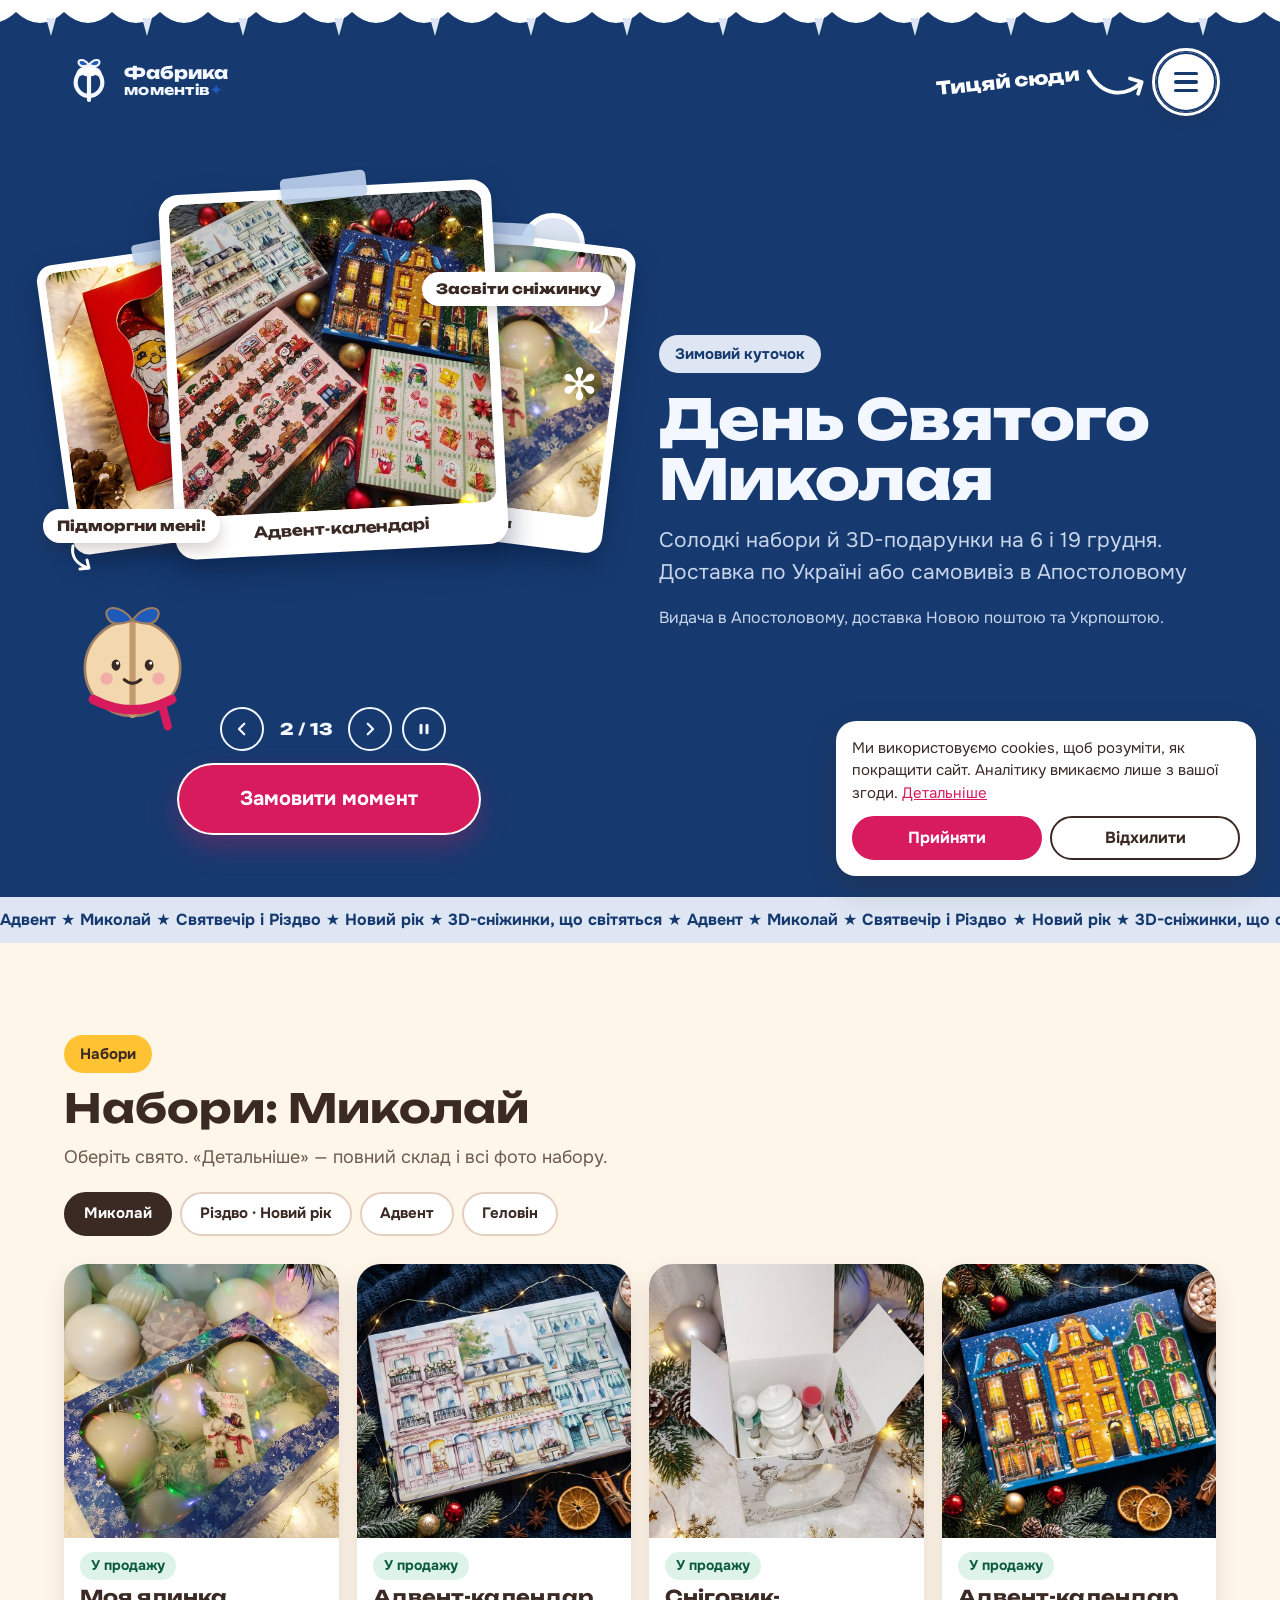
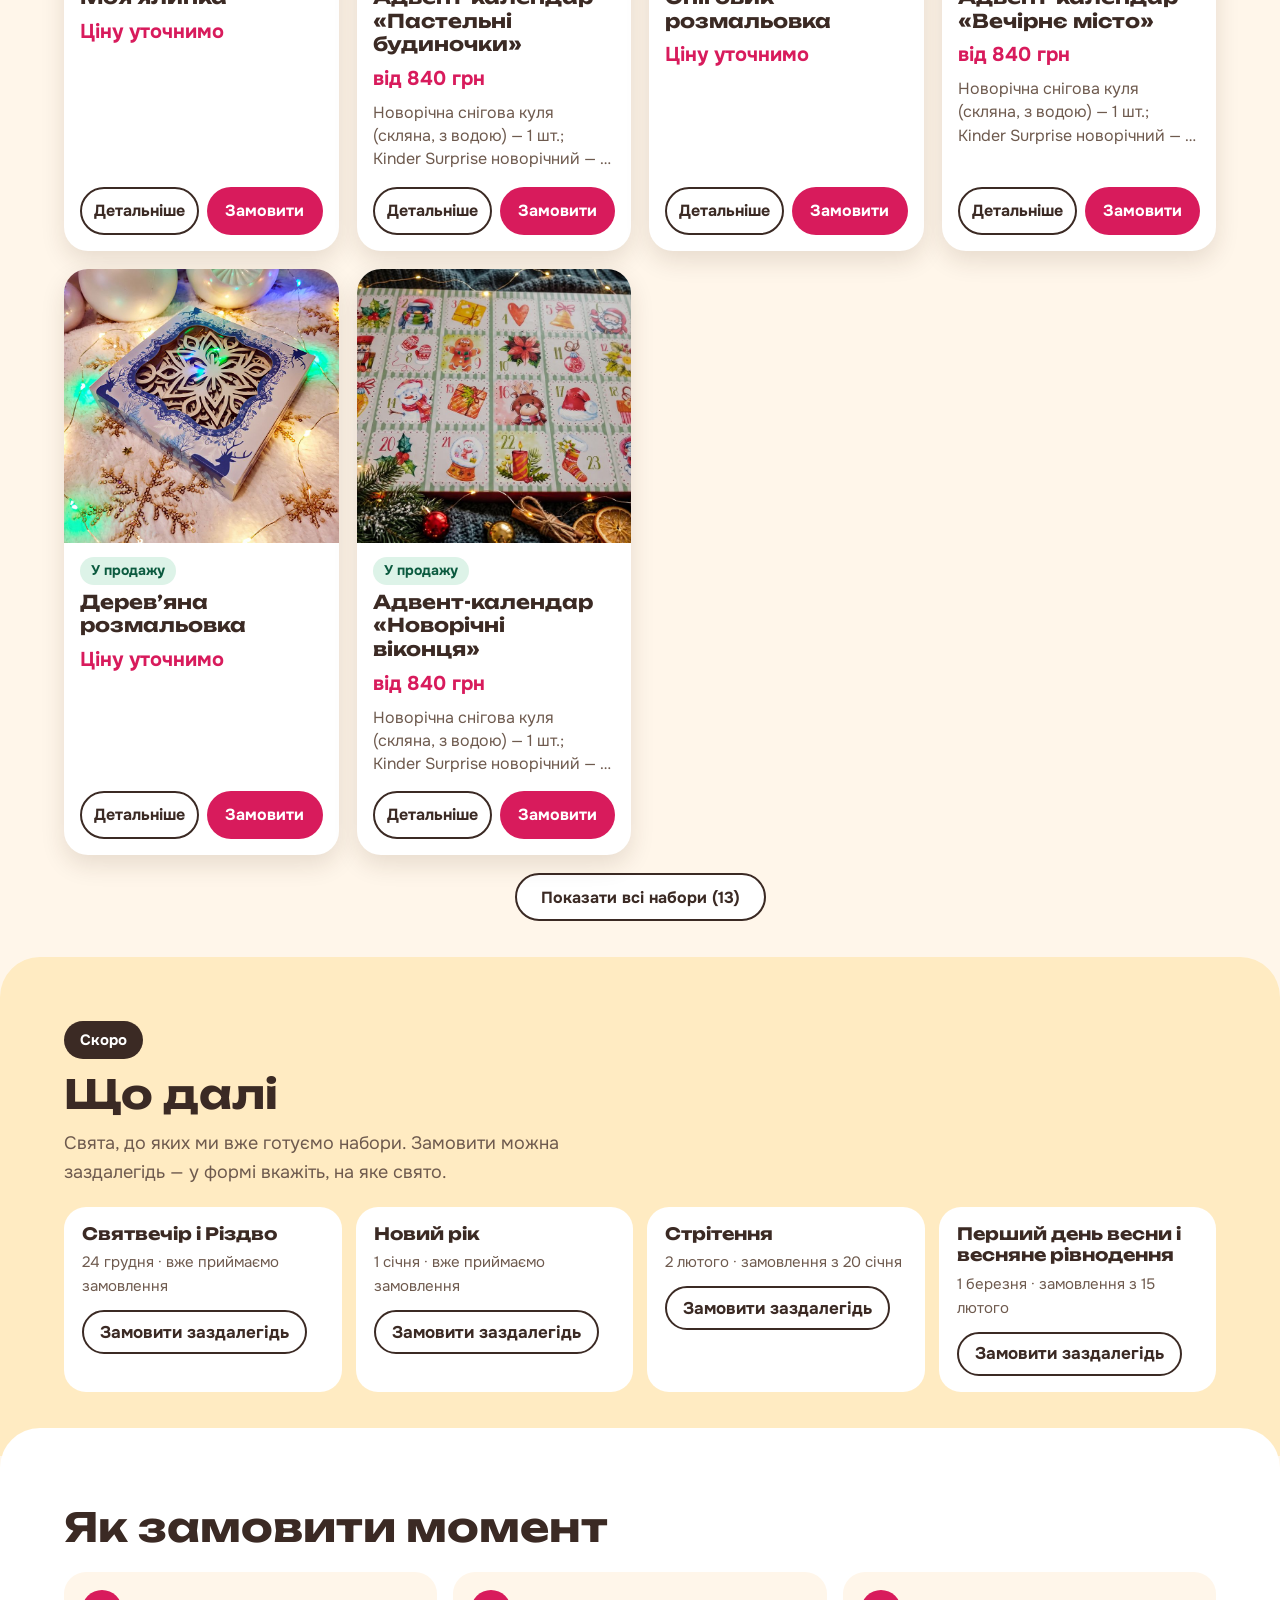
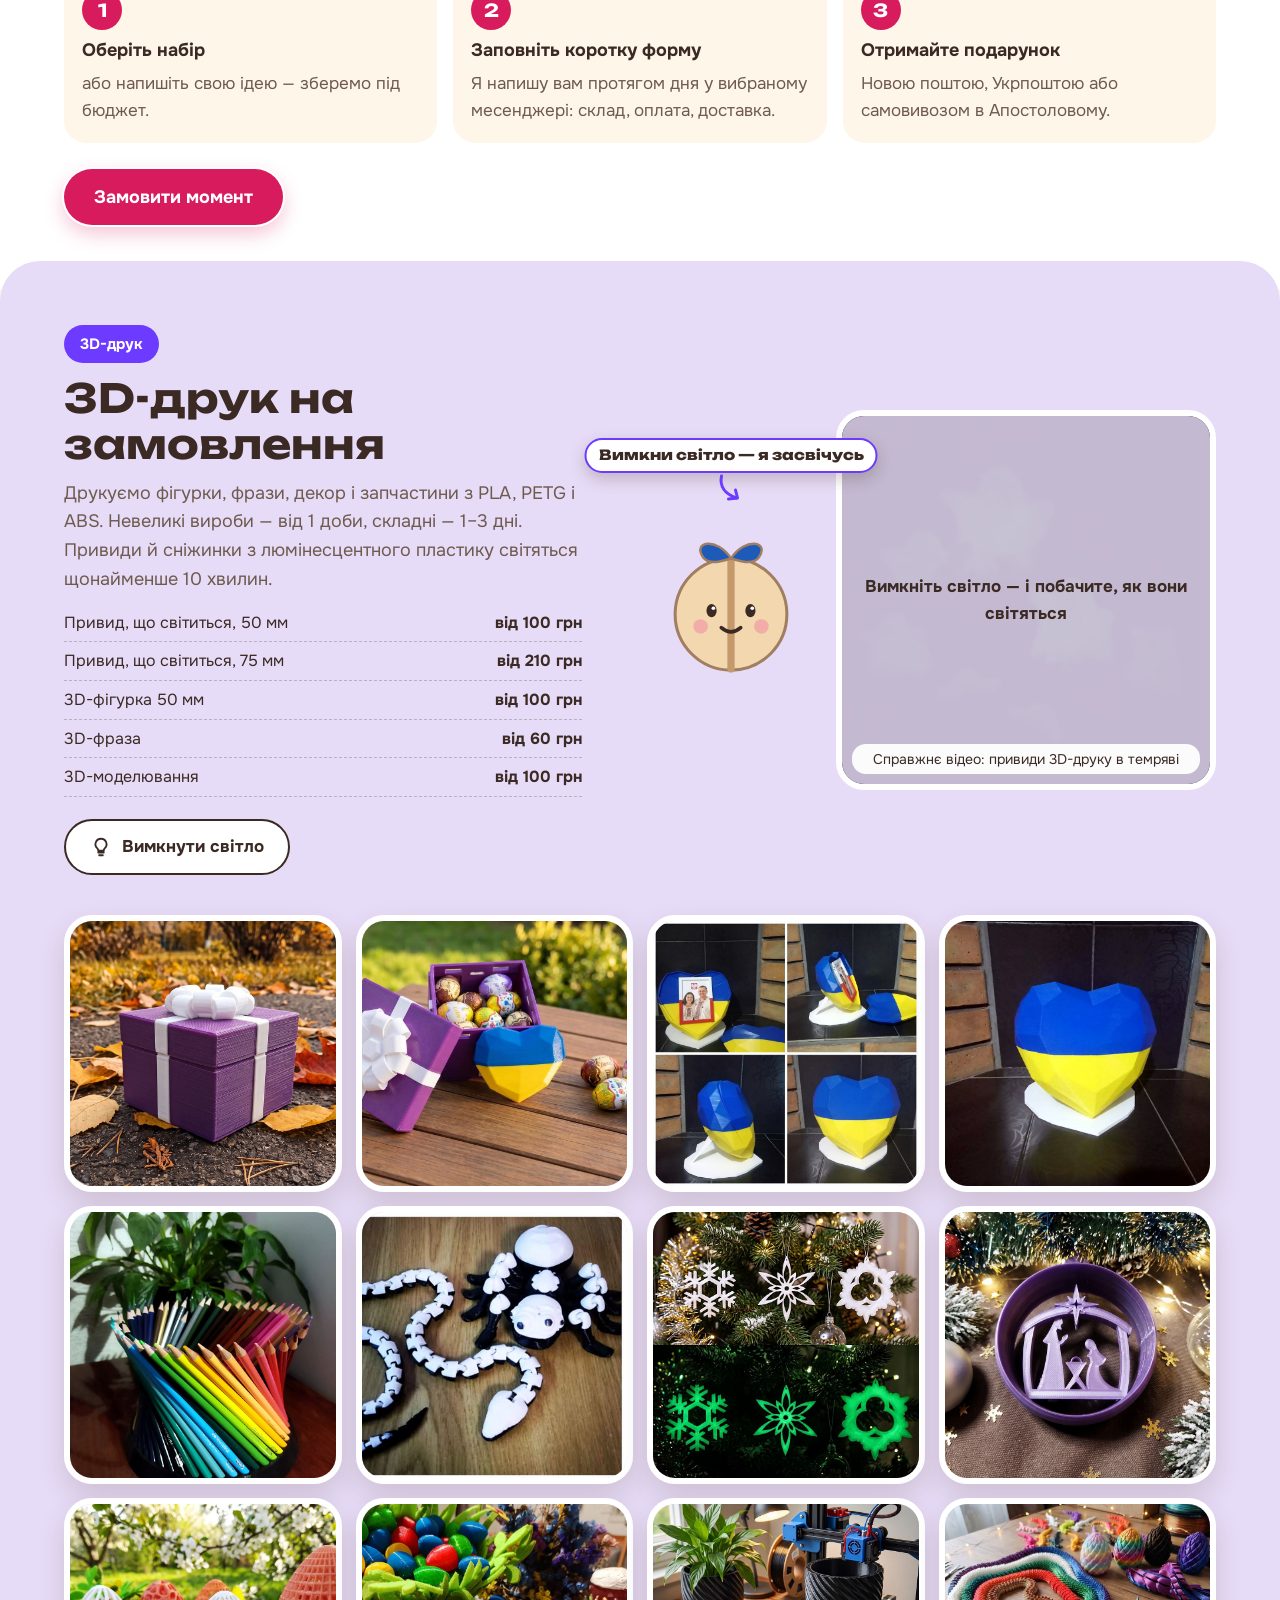
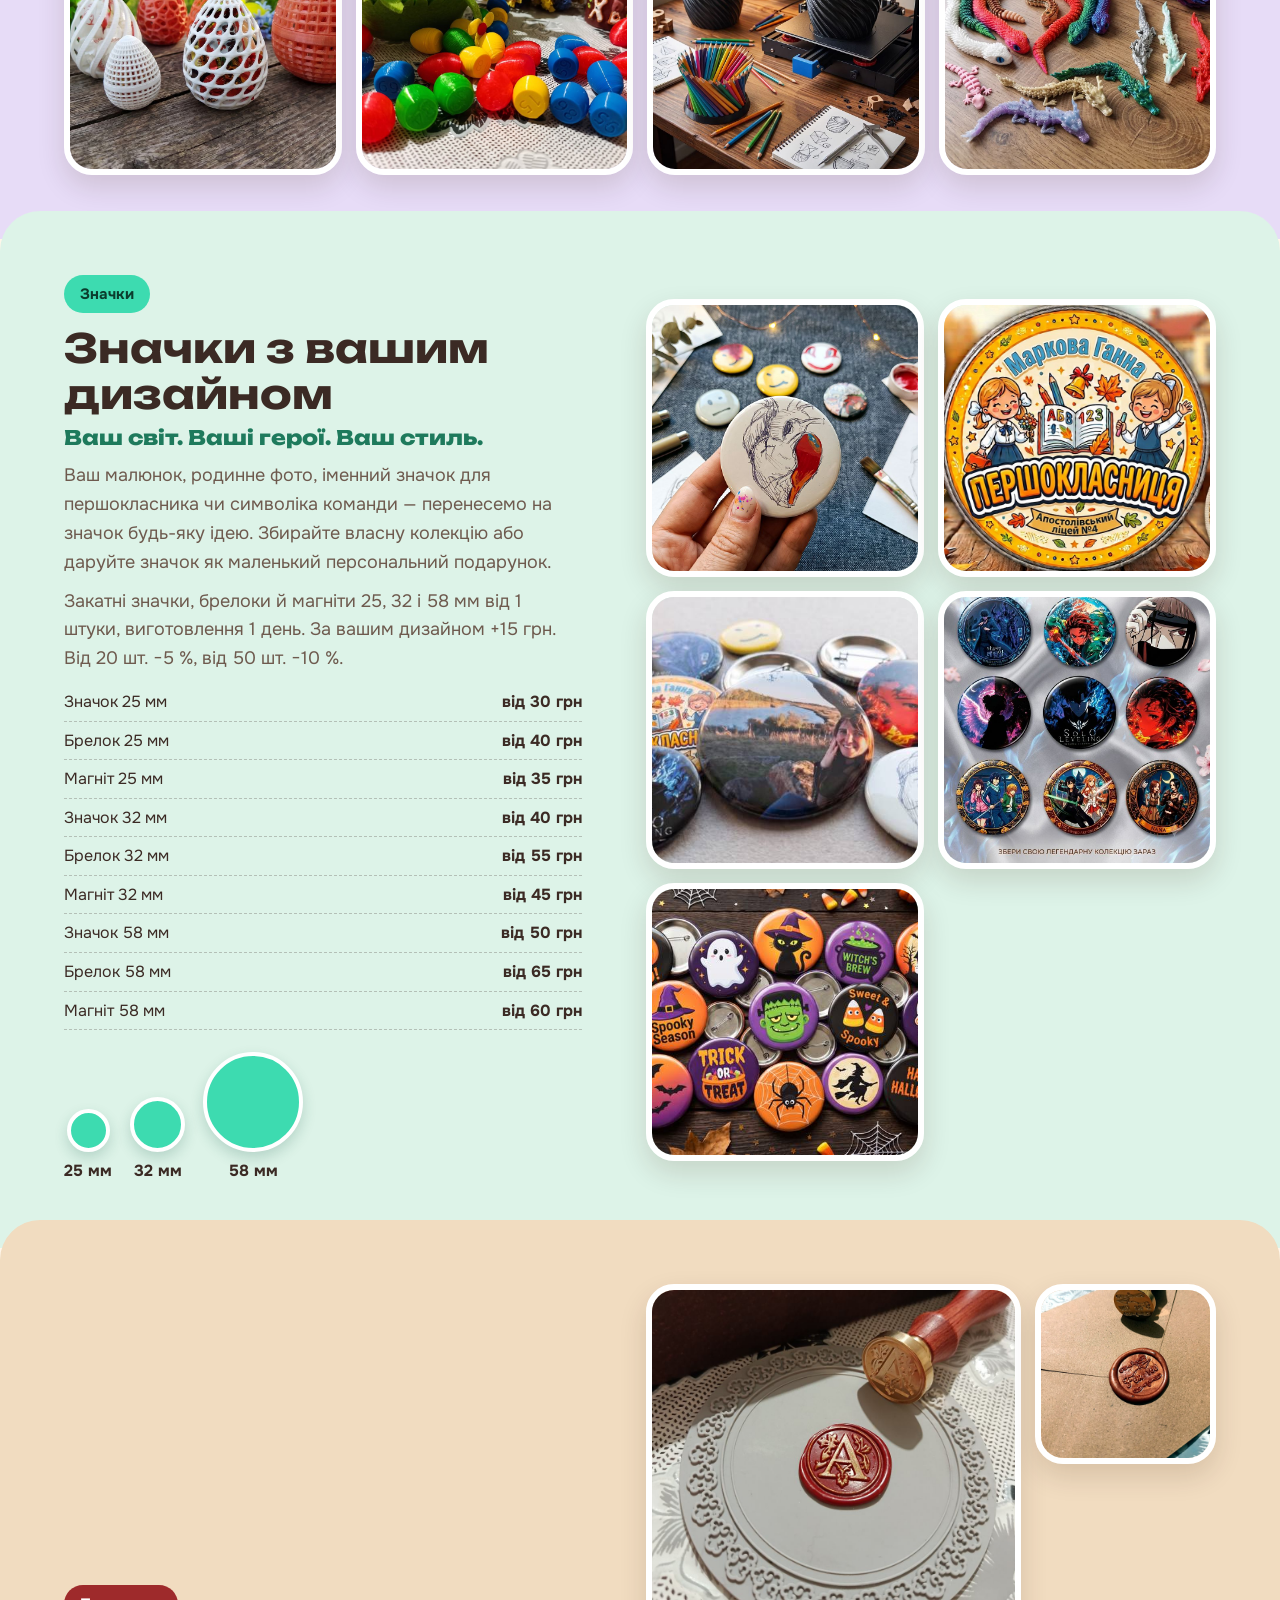
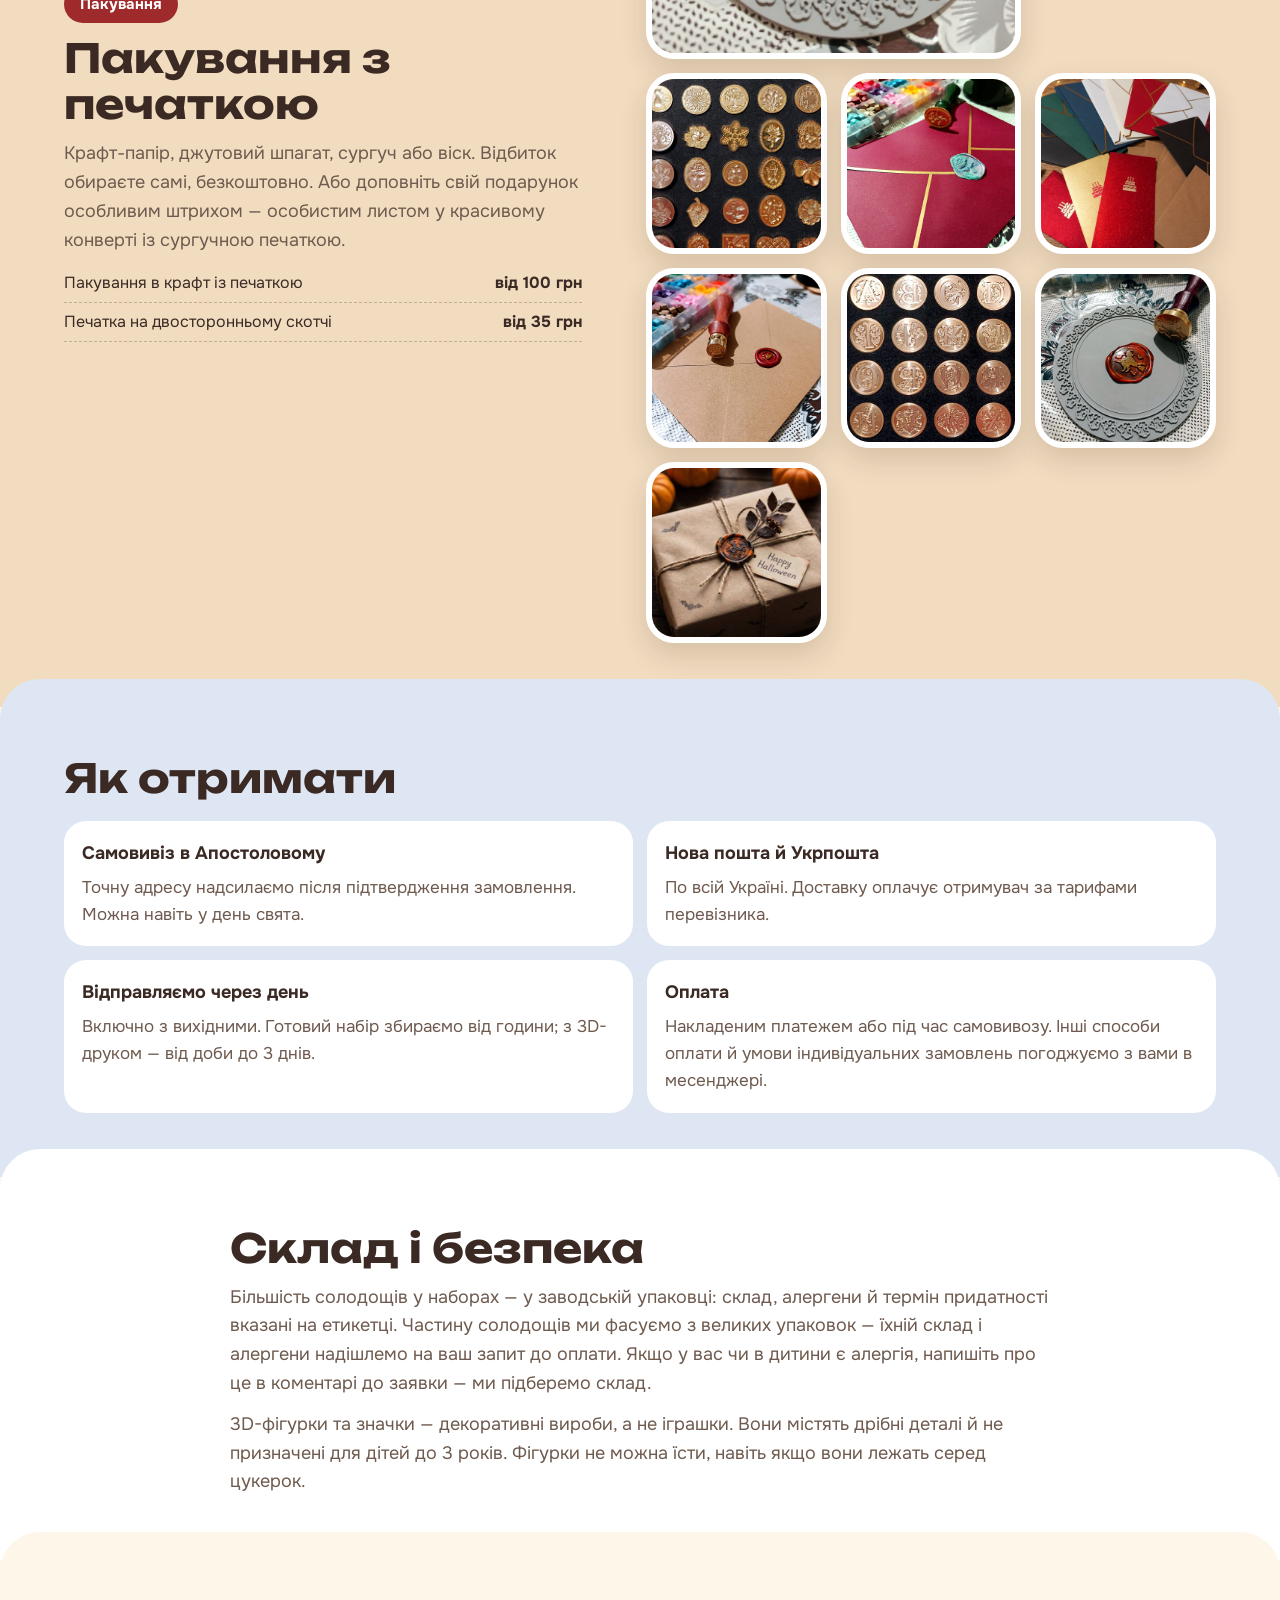
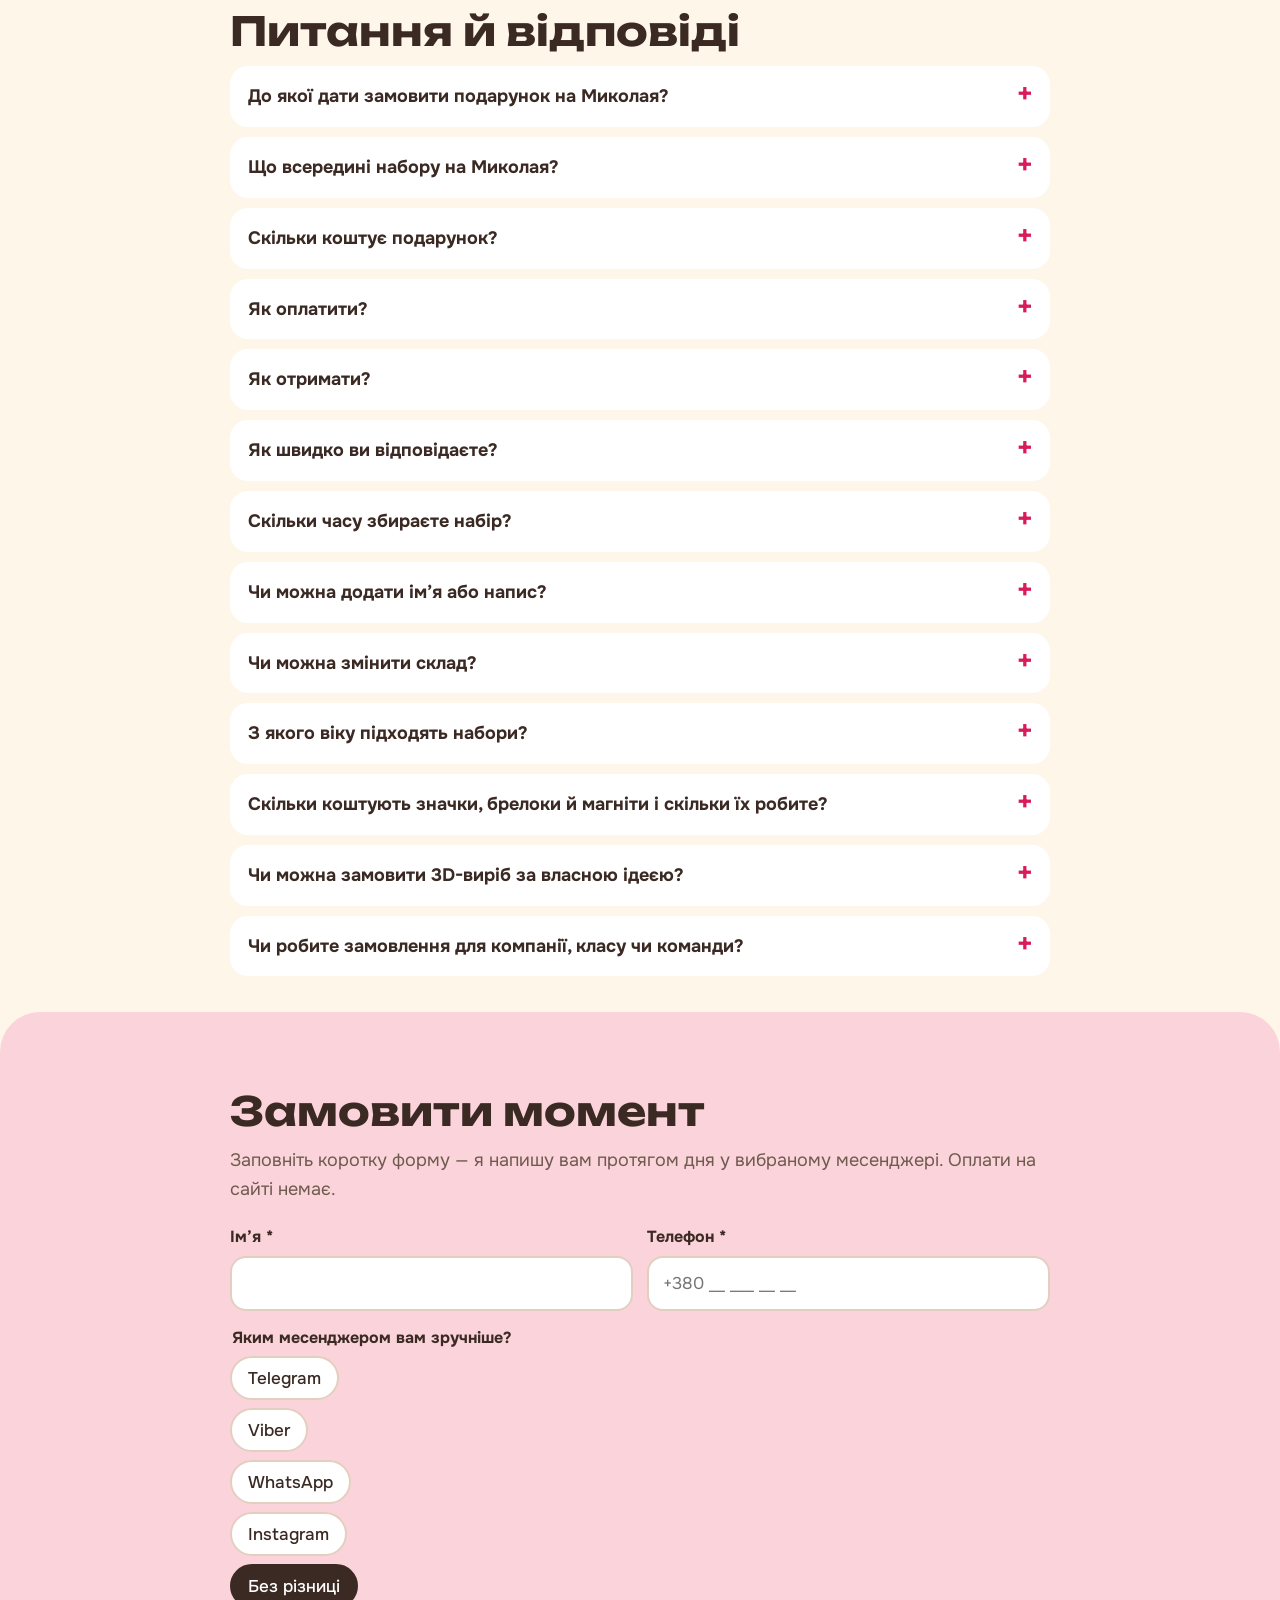
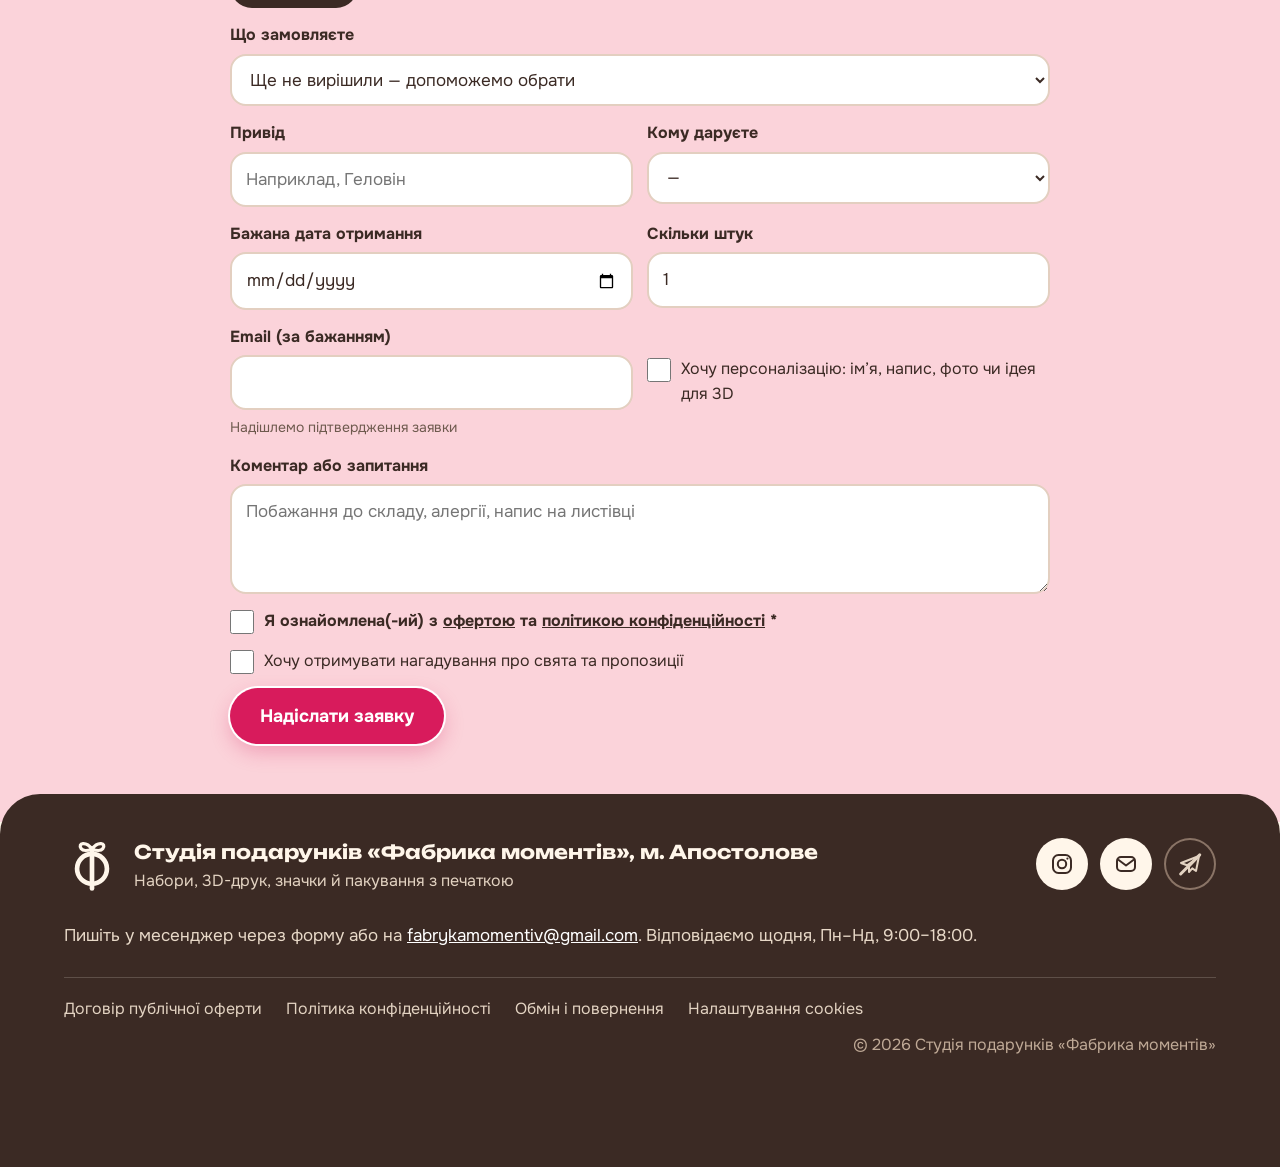
==== commit 64136062: "Add files via upload" ====
--- a/index.html
+++ b/index.html
@@ -1,119 +1,1333 @@
 <!DOCTYPE html>
-<html lang="uk">
+<html lang="uk" data-theme="brand">
 <head>
 <meta charset="utf-8">
 <meta name="viewport" content="width=device-width, initial-scale=1, viewport-fit=cover">
-<title>Політика конфіденційності │ Фабрика моментів</title>
-<meta name="description" content="Які дані збирає сайт «Фабрики моментів», навіщо, кому передає, скільки зберігає, ваші права, cookies та статистика.">
-<link rel="canonical" href="https://fabrykamomentiv.online/polityka-konfidentsiinosti/">
+<script>(function(){var h=document.documentElement;h.className+=" fm-wait";try{var t=JSON.parse(localStorage.getItem("fm_theme")||"null"),d=new Intl.DateTimeFormat("en-CA",{timeZone:"Europe/Kyiv"}).format(new Date());if(t&&t.id&&t.day===d&&!/[?&]theme=/.test(location.search))h.setAttribute("data-theme",t.id)}catch(e){}})()</script>
 <!-- До запуску: noindex. Прибрати цей рядок на кроці 4.5 пам'ятки-інструкції -->
 <meta name="robots" content="noindex">
-<meta property="og:type" content="website">
-<meta property="og:locale" content="uk_UA">
-<meta property="og:site_name" content="Фабрика моментів">
-<meta property="og:title" content="Політика конфіденційності │ Фабрика моментів">
-<meta property="og:description" content="Які дані збирає сайт «Фабрики моментів», навіщо, кому передає, скільки зберігає, ваші права, cookies та статистика.">
-<meta property="og:url" content="https://fabrykamomentiv.online/polityka-konfidentsiinosti/">
-<meta name="theme-color" content="#fff4e0">
-<link rel="preconnect" href="https://fonts.googleapis.com">
-<link rel="preconnect" href="https://fonts.gstatic.com" crossorigin>
-<link href="https://fonts.googleapis.com/css2?family=Onest:wght@400;500;700&family=Unbounded:wght@700&display=swap" rel="stylesheet">
-<link rel="stylesheet" href="/assets/fm-base.css">
-<link rel="stylesheet" href="/assets/legal.css">
-<script src="/assets/site.js" defer></script>
+<title>Фабрика моментів — подарункові набори й 3D-друк, Апостолове</title>
+<meta name="description" content="Студія подарунків «Фабрика моментів», м. Апостолове: крафтові набори до свят, 3D-фігурки, що світяться в темряві, значки з вашим дизайном і пакування з печаткою. Доставка Новою поштою та Укрпоштою.">
+<link rel="canonical" href="https://fabrykamomentiv.online/">
+<meta property="og:type" content="website"><meta property="og:locale" content="uk_UA"><meta property="og:site_name" content="Фабрика моментів">
+<meta property="og:title" content="Фабрика моментів — формуємо емоції, бережемо миті">
+<meta property="og:description" content="Крафтові набори до свят і 3D-фігурки, що світяться в темряві. Доставка по Україні.">
+<meta property="og:url" content="https://fabrykamomentiv.online/"><meta property="og:image" content="https://fabrykamomentiv.online/img/og-2026-11.jpg">
+<meta property="og:image:type" content="image/jpeg"><meta property="og:image:width" content="1200"><meta property="og:image:height" content="630">
+<meta property="og:image:alt" content="Фабрика моментів — подарункові набори до свят і 3D-друк для ваших моментів. Доставка по Україні.">
+<meta name="twitter:card" content="summary_large_image">
+<meta name="theme-color" content="#FFF6EA">
+<link rel="icon" href="img/favicon.svg" type="image/svg+xml">
+<script type="application/ld+json">{"@context": "https://schema.org", "@graph": [{"@type": "Store", "@id": "https://fabrykamomentiv.online/#studio", "name": "Фабрика моментів", "alternateName": "Студія подарунків «Фабрика моментів»", "url": "https://fabrykamomentiv.online/", "email": "fabrykamomentiv@gmail.com", "image": "https://fabrykamomentiv.online/img/og-2026-11.jpg", "description": "Студія подарунків «Фабрика моментів», м. Апостолове: крафтові набори до свят, 3D-фігурки, що світяться в темряві, значки з вашим дизайном і пакування з печаткою. Доставка Новою поштою та Укрпоштою.", "foundingDate": "2023", "address": {"@type": "PostalAddress", "addressLocality": "Апостолове", "addressRegion": "Дніпропетровська область", "addressCountry": "UA"}, "areaServed": "UA", "openingHours": "Mo-Su 09:00-18:00", "sameAs": ["https://www.instagram.com/fabrykamomentiv/"]}, {"@type": "FAQPage", "mainEntity": [{"@type": "Question", "name": "Скільки коштує подарунок?", "acceptedAnswer": {"@type": "Answer", "text": "Є набори до 100, до 200 і до 300 грн. Ціну «від» вказано на кожній картці. Остаточну суму ми погоджуємо з вами в месенджері до оплати, і після погодження вона не змінюється."}}, {"@type": "Question", "name": "Як оплатити?", "acceptedAnswer": {"@type": "Answer", "text": "Накладеним платежем або під час самовивозу. Інші способи оплати й умови індивідуальних замовлень погоджуємо з вами в месенджері."}}, {"@type": "Question", "name": "Як отримати?", "acceptedAnswer": {"@type": "Answer", "text": "Новою поштою або Укрпоштою по всій Україні, доставку оплачує отримувач за тарифами перевізника. Або самовивіз в Апостоловому: адресу надсилаємо після підтвердження замовлення."}}, {"@type": "Question", "name": "Як швидко ви відповідаєте?", "acceptedAnswer": {"@type": "Answer", "text": "Заявки обробляємо щодня, з понеділка по неділю, з 9:00 до 18:00. Ми пишемо вам протягом дня в месенджері, який ви обрали у формі."}}, {"@type": "Question", "name": "Скільки часу збираєте набір?", "acceptedAnswer": {"@type": "Answer", "text": "Готовий набір збираємо від години до кількох годин. Якщо в замовленні є 3D-друк, — від доби до 3 днів (за умови, що не буде відключень світла). Відправляємо через день, включно з вихідними."}}, {"@type": "Question", "name": "Чи можна додати ім’я або напис?", "acceptedAnswer": {"@type": "Answer", "text": "Так. Текст на листівці — безкоштовно. Ініціал на сургучній печатці (поки лише латинські літери) і 3D-напис чи фігурка — за доплату; персоналізація додає 1–2 години до строку."}}, {"@type": "Question", "name": "Чи можна змінити склад?", "acceptedAnswer": {"@type": "Answer", "text": "Так: солодощі можна замінити в межах коробки. Якщо є алергія, напишіть про це в коментарі до заявки."}}, {"@type": "Question", "name": "З якого віку підходять набори?", "acceptedAnswer": {"@type": "Answer", "text": "Набори зі значками та 3D-фігурками не підходять дітям до 3 років через дрібні деталі."}}]}]}</script>
+<script src="/assets/site.js?v=20261118" defer></script>
+<link rel="preconnect" href="https://fonts.googleapis.com"><link rel="preconnect" href="https://fonts.gstatic.com" crossorigin>
+<link href="https://fonts.googleapis.com/css2?family=Onest:wght@400;500;700&family=Unbounded:wght@700;800&display=swap" rel="stylesheet">
+<style>
+:root{
+ --fm-bg:#FFF6EA;--fm-surface:#FFFFFF;--fm-text:#3B2A24;--fm-muted:#6E5A4E;--fm-accent:#D81B5C;--fm-accent-ink:#FFFFFF;--fm-border:#8A6A55;
+ --fm-font-head:"Unbounded","Arial Black",Arial,sans-serif;--fm-font-body:"Onest",system-ui,-apple-system,"Segoe UI",Roboto,Arial,sans-serif;--fm-radius:20px;
+ --hb:#FFF6EA;--ht:#3B2A24;--hm:#6E5A4E;--d1:#FFC233;--d2:#9E2A2B;--d3:#3DDBB0;--tint:#E7DCF7;--tape:#FBD3DA;--tapet:#3B2A24;
+ --bow:#D81B5C;--bow2:#D81B5C;--ring:transparent;--bg-burger:#FFFFFF;--burger:#3B2A24;--ptr:#D81B5C;
+ --m-bg:#FFF6EA;--m-text:#3B2A24;--m-card:#FFFFFF;
+ --violet:#6C3BFF;--glow:#C6FF00;--night:#0d0420;--acid:#c6ff00;--pink:#ff2e93;--pumpkin:#ff8a00;--cream:#fff4e0;--mute:#e3d6f3;--ink:#0d0420;--hnight:#12062a;
+ box-sizing:border-box}
+[data-theme=zyma]{--hb:#163A70;--ht:#F3F7FF;--hm:#C9D6EA;--d1:#DDE6F2;--d2:#FFFFFF;--d3:#D81B5C;--tint:#DDE6F2;--tape:#DDE6F2;--tapet:#163A70;--bow:#1E5BB8;--bow2:#1E5BB8;--ring:#FFFFFF;--bg-burger:#FFFFFF;--burger:#163A70;--ptr:#FFFFFF;--m-bg:#163A70;--m-text:#F3F7FF;--m-card:#1F4985}
+[data-theme=vesna-velykden]{--hb:#EAF5D9;--d1:#FFC233;--d2:#D81B5C;--d3:#3DDBB0;--tint:#FFFFFF;--tape:#FFEBC2;--bow:#7CC85A;--bow2:#7CC85A;--burger:#3B6E2A;--ptr:#3B6E2A;--m-bg:#EAF5D9}
+[data-theme=lito]{--hb:#FFF1C7;--d1:#FFC233;--d2:#2FB5B0;--d3:#F08AA6;--tint:#D7F1EE;--tape:#D7F1EE;--bow:#2FB5B0;--bow2:#2FB5B0;--burger:#1F7C78;--ptr:#1F7C78;--m-bg:#FFF1C7}
+[data-theme=osin]{--hb:#F7E2CB;--d1:#C8642E;--d2:#E59A2F;--d3:#9E2A2B;--tint:#FBEBD7;--tape:#FBEBD7;--bow:#C8642E;--bow2:#C8642E;--burger:#8A3E17;--ptr:#A5481C;--m-bg:#F7E2CB}
+[data-theme=kokhannia]{--hb:#FDE4DE;--d1:#E0483A;--d2:#3B2A24;--d3:#F5B0A4;--tint:#FFFFFF;--tape:#FFFFFF;--bow:#E0483A;--bow2:#E0483A;--burger:#B8352A;--ptr:#B8352A;--m-bg:#FDE4DE}
+[data-theme=ukraina]{--hb:#E8F0FB;--d1:#1E5BB8;--d2:#FFC233;--d3:#1E5BB8;--tint:#FFFFFF;--tape:#FFFFFF;--bow:#1E5BB8;--bow2:#FFC233;--burger:#1E5BB8;--ptr:#1E5BB8;--m-bg:#E8F0FB}
+[data-theme=rodyna]{--hb:#FFE3CC;--d1:#D81B5C;--d2:#FFC233;--d3:#3DDBB0;--tint:#FFFFFF;--tape:#FFFFFF;--bow:#D81B5C;--bow2:#D81B5C;--burger:#3B2A24;--ptr:#D81B5C;--m-bg:#FFE3CC}
+[data-theme=halloween]{--hb:#12062a;--ht:#fff4e0;--hm:#e3d6f3;--tape:#c6ff00;--tapet:#0d0420;--m-bg:#0d0420;--m-text:#fff4e0;--m-card:#1f0f42}
+*,*::before,*::after{box-sizing:border-box;margin:0}
+html{background:var(--fm-bg);scroll-behavior:smooth}
+body{background:var(--fm-bg);color:var(--fm-text);font:400 17px/1.6 var(--fm-font-body);-webkit-font-smoothing:antialiased}
+a{color:inherit}button{font:inherit;color:inherit}
+:focus-visible{outline:3px solid currentColor;outline-offset:3px;border-radius:12px}
+img,video{display:block;max-width:100%}
+
+
+.top{position:relative;background:var(--hb);color:var(--ht);transition:background .4s,color .4s;overflow:hidden}
+.deco{position:absolute;left:0;right:0;top:0;height:40px;z-index:6;pointer-events:none}
+.deco svg{width:100%;height:100%;display:block}
+.hd{position:relative;z-index:30;display:flex;align-items:center;justify-content:space-between;gap:12px;padding:52px clamp(16px,5vw,64px) 0}
+.logo{display:flex;align-items:center;gap:10px;text-decoration:none;color:var(--ht)}
+.logo svg{width:50px;height:50px;flex:0 0 auto}
+.logo b{display:block;font:800 17px/1 var(--fm-font-head)}
+.logo span{display:block;font:700 14px/1.35 var(--fm-font-head);letter-spacing:.02em}
+.logo em{font-style:normal;color:var(--bow)}
+.right{display:flex;align-items:center;gap:6px}
+.ptr{display:flex;align-items:center;gap:4px;color:var(--ptr);pointer-events:none;animation:bob 1.1s ease-in-out infinite alternate;transition:opacity .4s}
+.ptr span{font:800 18px/1.1 var(--fm-font-head);transform:rotate(-6deg);text-align:right;max-width:200px}
+.ptr svg{width:66px;height:40px}
+.ptr.gone{opacity:0}
+@keyframes bob{to{transform:translateX(8px)}}
+.burger{position:relative;width:60px;height:60px;border-radius:50%;border:0;background:var(--bg-burger);cursor:pointer;display:grid;place-content:center;gap:5px;box-shadow:0 6px 18px rgba(60,30,10,.18),0 0 0 2px var(--burger) inset;flex:0 0 auto}
+.burger i{display:block;width:24px;height:3.5px;border-radius:3px;background:var(--burger)}
+@keyframes ring{from{transform:scale(1);opacity:.8}to{transform:scale(1.45);opacity:0}}
+.burger::after{content:"";position:absolute;inset:-4px;border-radius:inherit;border:3px solid var(--ptr);animation:ring 1.6s ease-out infinite;pointer-events:none}
+.burger.calm::after{display:none}
+[data-theme=halloween] .burger::after{border-color:var(--acid)}
+[data-theme=halloween] .burger{background:var(--acid);border-radius:16px;box-shadow:4px 4px 0 var(--pink),0 0 0 3px var(--ink) inset}
+[data-theme=halloween] .burger i{background:var(--ink);height:4px}
+[data-theme=halloween] .logo{padding:8px 12px 8px 8px;background:var(--cream);color:var(--ink);border:3px solid var(--ink);border-radius:16px;box-shadow:4px 4px 0 var(--pink);transform:rotate(-2deg)}
+[data-theme=halloween] .logo svg{width:40px;height:40px}
+[data-theme=halloween] .ptr{color:var(--acid)}
+
+.hero-in{display:grid;grid-template-columns:minmax(0,1fr) minmax(0,1.05fr);gap:clamp(24px,5vw,72px);align-items:center;padding:clamp(20px,4vw,48px) clamp(16px,5vw,64px) clamp(36px,5vw,64px);max-width:1280px;margin:0 auto;position:relative;z-index:2}
+.kicker{display:inline-block;padding:7px 16px;border-radius:999px;background:var(--tape);color:var(--tapet);font-size:15px;font-weight:700}
+.hero-in h1{font:800 clamp(30px,4.6vw,56px)/1.08 var(--fm-font-head);margin:16px 0 14px;letter-spacing:-.01em;text-wrap:balance}
+.lead{font-size:clamp(18px,1.7vw,21px);line-height:1.55;color:var(--hm);max-width:44ch}
+.need{display:inline-block;border:2px dashed var(--hm);border-radius:12px;padding:6px 12px;font-size:16px}
+.btn{display:inline-flex;align-items:center;justify-content:center;min-height:56px;padding:0 30px;border-radius:999px;border:0;background:var(--fm-accent);color:#fff;font:700 18px/1 var(--fm-font-body);text-decoration:none;cursor:pointer;box-shadow:0 0 0 2px var(--ring),0 8px 20px rgba(216,27,92,.28);transition:transform .15s}
+.btn:hover{transform:translateY(-2px)}
+.acts{margin-top:30px}.acts .btn{min-height:68px;min-width:300px;padding:0 44px;font-size:20px;box-shadow:0 0 0 2px var(--ring),0 12px 28px rgba(216,27,92,.34)}
+.micro{margin-top:16px;font-size:16px;color:var(--hm)}
+.hint{margin-top:6px;font-size:15px;color:var(--hm);min-height:22px}
+
+.vis{display:flex;flex-direction:column;align-items:center;min-width:0}
+.stage{position:relative;width:min(100%,560px,calc((100svh - 330px)*.8 + 104px));padding:0 48px 0 56px}
+.vis .acts{margin-top:14px;display:flex;justify-content:center;width:100%}
+.abox{position:relative}
+.arch{position:relative;aspect-ratio:4/5;border-radius:999px 999px 28px 28px;background:var(--tint);border:8px solid #fff;box-shadow:0 18px 40px rgba(90,50,20,.18);overflow:hidden;display:grid;place-items:center}
+.sl{position:absolute;inset:0;opacity:0;transition:opacity .7s}
+.sl.on{opacity:1}
+.sl img,.sl video{width:100%;height:100%;object-fit:cover}
+.arch .ph0{width:52%;color:var(--hm);opacity:.9}.arch .ph0 svg{width:100%;height:auto;display:block}
+.arch .need0{position:absolute;left:30%;right:8%;bottom:14px;text-align:center;font-size:14px;line-height:1.3;color:var(--fm-muted);border:2px dashed #cbb8a6;border-radius:14px;padding:6px 8px;background:rgba(255,255,255,.75)}
+.ctl.off{visibility:hidden}
+.ctl{display:flex;align-items:center;justify-content:center;gap:10px;margin:14px 0 0;min-height:44px}
+.ctl button{width:44px;height:44px;border-radius:50%;border:2px solid var(--ht);background:transparent;color:var(--ht);cursor:pointer;display:grid;place-items:center;flex:0 0 auto}
+.ctl svg{width:18px;height:18px}
+.cnt{min-width:64px;text-align:center;font:800 16px/1 var(--fm-font-head);color:var(--ht)}
+.dots{display:flex;gap:6px;flex-wrap:nowrap;justify-content:center}
+.dots i{width:9px;height:9px;border-radius:50%;background:var(--ht);opacity:.3}.dots i.on{opacity:1}
+.aicap{position:absolute;z-index:5;right:16px;left:24%;bottom:14px;margin:0;text-align:right;font-size:14px;line-height:1.35;color:#3B2A24;background:rgba(255,255,255,.93);border-radius:14px;padding:6px 10px;box-shadow:0 4px 12px rgba(60,30,10,.15)}.aicap:empty{display:none}.aicap b{color:#3B2A24;font-weight:700}.aicap small{font-size:13.5px;opacity:.85}
+.dot{position:absolute;border-radius:50%;pointer-events:none}
+.d1{width:15%;aspect-ratio:1;right:-9%;top:10%;background:var(--d1);border:5px solid #fff}
+.d2{width:10%;aspect-ratio:1;left:-8%;top:30%;background:var(--d2)}
+.d3{width:6%;aspect-ratio:1;right:-5%;top:58%;background:var(--d3)}
+.mkb{position:absolute;left:-14%;bottom:-7%;width:34%;padding:0;border:0;background:none;cursor:pointer;border-radius:50%;z-index:4}
+.mkb svg,.big svg{width:100%;height:auto;display:block;overflow:visible}
+.tip-b{position:absolute;z-index:6;display:flex;align-items:flex-end;gap:0;pointer-events:none;transition:opacity .4s;animation:tb 1.2s ease-in-out infinite alternate}
+.tip-b b{background:#fff;color:#3B2A24;font:800 14px/1.15 var(--fm-font-head);padding:7px 12px;border-radius:999px;box-shadow:0 6px 16px rgba(60,30,10,.22);white-space:nowrap;border:2px solid var(--ptr)}
+.tip-b svg{width:30px;height:30px;color:var(--ptr);flex:0 0 auto;overflow:visible}
+.tip-b.done{opacity:0;animation:none}
+@keyframes tb{to{transform:translateY(-5px)}}
+.t-mk{left:-18%;bottom:22.5%;flex-direction:column;align-items:flex-start}
+.t-mk svg{margin-left:14%}
+.t-flake{right:-16%;top:21%;flex-direction:column;align-items:flex-end}
+.t-flake svg{transform:scaleX(-1);margin-right:4px}
+.t-egg{left:3%;top:10%;flex-direction:row-reverse;align-items:center}
+.t-egg svg{transform:rotate(90deg)}
+.say{position:absolute;left:-16%;bottom:27%;z-index:7;max-width:70%;background:#fff;color:#3B2A24;font:700 16px/1.3 var(--fm-font-body);padding:10px 14px;border-radius:18px 18px 18px 4px;box-shadow:0 8px 20px rgba(60,30,10,.22);border:2px solid var(--d1);animation:pop .35s cubic-bezier(.3,1.6,.5,1)}
+@keyframes pop{from{transform:scale(.6);opacity:0}}
+.t-spider{right:62px;top:auto;bottom:12px;flex-direction:row;align-items:center;--ptr:#c6ff00}
+.t-spider b{background:#0d0420;color:#c6ff00;border-color:#c6ff00}
+.t-spider svg{transform:rotate(-90deg)}
+.t-ghost{left:calc(max(16px,2.5%) + 92px);top:23%;flex-direction:row-reverse;align-items:center;--ptr:#c6ff00;display:none}
+.t-ghost b{background:#0d0420;color:#c6ff00;border-color:#c6ff00}
+.t-ghost svg{transform:rotate(90deg)}
+@media(min-width:1300px){.t-ghost{display:flex}}
+.t-lab{left:50%;bottom:calc(100% + 2px);transform:translateX(-50%);flex-direction:column;align-items:center;animation:none;--ptr:#6C3BFF}
+.lab.dark .t-lab{--ptr:#c6ff00}
+.labmk{position:relative}
+.kid{position:absolute;left:12%;bottom:-5%;width:20%;z-index:3;transition:transform .5s cubic-bezier(.3,1.6,.5,1);pointer-events:none}
+.kid.peek{transform:translateY(-26px) rotate(-8deg)}
+.eye{transform-box:fill-box;transform-origin:center;transition:transform .12s}
+.wink .eye-r{transform:scaleY(.12)}
+.fx{position:absolute;border:0;background:none;padding:0;cursor:pointer;z-index:4;border-radius:50%}
+.flake{right:-12%;top:38%;font-size:44px;line-height:1;color:#fff;transition:color .4s,text-shadow .4s}
+.flake.on{color:var(--glow);text-shadow:0 0 14px var(--glow),0 0 32px rgba(198,255,0,.7)}
+.egg{left:-13%;top:6%;width:13%;aspect-ratio:52/66;height:auto}.egg svg{width:100%;height:100%}
+.egg.wob{animation:wob .5s}@keyframes wob{25%{transform:rotate(-12deg)}75%{transform:rotate(12deg)}}
+.pt{position:absolute;pointer-events:none;z-index:9;animation:fly var(--t,1.4s) ease-out forwards}
+@keyframes fly{to{transform:translate(var(--dx),var(--dy)) rotate(var(--r,360deg));opacity:0}}
+.snow{position:absolute;inset:0;pointer-events:none;z-index:1;overflow:hidden}
+.snow i{position:absolute;top:-10px;width:var(--s);height:var(--s);border-radius:50%;background:#fff;opacity:.75;animation:sn var(--t) linear infinite;animation-delay:var(--d)}
+@keyframes sn{to{transform:translate(var(--x),110vh)}}
+
+/* Halloween */
+.hwz{display:none;position:relative}
+[data-theme=halloween] .hero-in{display:none}[data-theme=halloween] .hwz{display:block}
+.hwz .bg,.hwz .shade,.hwz .warm,.hwz .dts{position:absolute;inset:-200px 0 0 0;pointer-events:none}
+.top .hwbg{display:none;position:absolute;inset:0;z-index:0}
+[data-theme=halloween] .top .hwbg{display:block}
+.hwbg img{width:100%;height:100%;object-fit:cover;object-position:50% 62%;filter:saturate(1.4) contrast(1.08)}
+.hwbg .shade{position:absolute;inset:0;background:radial-gradient(circle var(--r,280px) at var(--x,62%) var(--y,46%),rgba(18,6,42,0) 0,rgba(18,6,42,.45) 55%,rgba(18,6,42,.92) 100%)}
+.hwbg .warm{position:absolute;inset:0;background:radial-gradient(60% 40% at 50% 100%,rgba(255,46,147,.4),transparent);animation:flick 3.2s ease-in-out infinite alternate}
+@keyframes flick{from{opacity:.5}to{opacity:1}}
+.hwbg .dts{position:absolute;inset:0;background-image:radial-gradient(rgba(198,255,0,.55) 1.2px,transparent 1.7px);background-size:10px 10px;opacity:.2;mix-blend-mode:screen}
+.drip{position:absolute;top:30px;width:10px;height:14px;border-radius:50% 50% 50% 50%/60% 60% 40% 40%;background:var(--acid);border:2px solid var(--ink);z-index:7;opacity:0;animation:drip 3.8s ease-in infinite;display:none}
+[data-theme=halloween] .drip{display:block}
+@keyframes drip{0%{transform:translateY(0);opacity:0}15%{opacity:1}100%{transform:translateY(160px);opacity:0}}
+.sw{position:absolute;top:0;left:73%;z-index:7;display:none;flex-direction:column;align-items:center;transform-origin:top;animation:sway 4s ease-in-out infinite alternate;transition:transform .5s cubic-bezier(.3,1.6,.5,1)}
+[data-theme=halloween] .sw{display:flex}
+@keyframes sway{from{transform:translateY(0) rotate(-2deg)}to{transform:translateY(14px) rotate(2deg)}}
+.sw.scared{animation:none;transform:translateY(-110px)}
+.thread{width:3px;height:140px;background:var(--cream)}
+.spider{width:64px;height:48px;margin-top:-4px;padding:0;border:0;background:none;cursor:pointer}
+.gh{position:absolute;z-index:3;width:var(--w);fill:var(--cream);stroke:var(--ink);stroke-width:3;opacity:.92;filter:drop-shadow(0 0 10px rgba(255,244,224,.4));animation:fl 6s ease-in-out infinite alternate;transition:filter .4s,opacity .4s;pointer-events:none}
+.gh.tap{animation:none;opacity:1;filter:drop-shadow(0 0 20px rgba(255,244,224,.95)) drop-shadow(0 0 46px rgba(198,255,0,.85));transform:scale(1.12);transition:transform .2s}
+.dctl .gm{pointer-events:auto;cursor:pointer;-webkit-tap-highlight-color:transparent}
+.gh.lit{opacity:1;filter:drop-shadow(0 0 20px rgba(255,244,224,.95)) drop-shadow(0 0 46px rgba(198,255,0,.75))}
+@keyframes fl{from{transform:translateY(-10px) rotate(-3deg)}to{transform:translateY(12px) rotate(3deg)}}
+.g1{left:max(16px,2.5%);top:20%;--w:84px}.g2{right:max(20px,3%);top:6%;--w:58px;animation-delay:-2s}.g3{right:max(16px,2.5%);top:34%;--w:100px;animation-delay:-4s}
+.pwrap{position:relative;width:100%;max-width:1060px;justify-self:center}
+.pwrap .panel{position:relative;z-index:2;max-width:none}
+.dctl .gm{display:none}
+.eyes{position:absolute;z-index:3;display:flex;gap:6px;pointer-events:none}
+.eyes .ey{width:40px;height:40px;border-radius:50%;background:#fff;display:grid;place-items:center;border:3px solid var(--ink);animation:blink 5s infinite}
+.pupil{width:19px;height:19px;border-radius:50%;background:var(--ink);box-shadow:inset 0 0 0 4px var(--c,var(--acid))}
+@keyframes blink{0%,92%,100%{transform:scaleY(1)}95%{transform:scaleY(.08)}}
+.e1{left:auto;right:14%;top:-30px;z-index:1;--c:var(--pink)}.e2{left:max(18px,3%);top:44%}
+@media(max-width:1199px){.g3{display:none}}@media(max-width:1299px){.e2{display:none}}
+.hw-in{position:relative;z-index:5;display:grid;grid-template-columns:1fr;gap:52px;justify-items:center;padding:0 clamp(18px,5vw,64px) 44px;max-width:1180px;margin:0 auto;--cw:clamp(160px,calc((100svh - 470px)*.62),240px)}
+.panel{width:100%;max-width:1060px;padding:clamp(18px,2.4vw,28px) clamp(20px,3vw,36px)!important;display:grid;grid-template-columns:minmax(0,1.15fr) minmax(0,1fr);gap:8px 40px;align-items:center;background:var(--cream);color:var(--ink);border:4px solid var(--ink);border-radius:18px;box-shadow:8px 8px 0 var(--pink);padding:clamp(20px,3vw,34px);transform:rotate(-.8deg)}
+.pill{display:inline-block;padding:6px 14px;border:3px solid var(--ink);background:var(--pumpkin);color:var(--ink);box-shadow:3px 3px 0 var(--ink);transform:rotate(-3deg);font-weight:700;font-size:15px;border-radius:10px}
+.panel .h1x{font:800 clamp(26px,3.2vw,38px)/1.1 var(--fm-font-head);margin:14px 0 8px;text-shadow:3px 3px 0 var(--acid);animation:glitch 5s infinite}
+@keyframes glitch{0%,92%,100%{text-shadow:3px 3px 0 var(--acid);transform:none}94%{text-shadow:-4px 0 0 var(--pink),4px 0 0 #00b8d4;transform:translateX(2px)}96%{text-shadow:4px 0 0 var(--pink),-4px 0 0 #00b8d4;transform:translateX(-2px)}}
+.panel .lead2{font-size:18px;color:#2b1646;max-width:46ch}
+.cdl{margin:0 0 8px;font-size:15px;font-weight:700}
+.count{display:flex;gap:8px;perspective:400px}
+.cell{min-width:56px;padding:8px 6px 6px;border-radius:10px;background:var(--ink);box-shadow:3px 3px 0 var(--pink);text-align:center}
+.cell b{display:block;font:800 26px/1 var(--fm-font-head);color:var(--acid)}.cell span{font-size:13px;color:var(--mute)}
+.flip{animation:flip .5s}@keyframes flip{from{transform:rotateX(90deg);opacity:0}to{transform:none;opacity:1}}
+.hacts{display:flex;justify-content:center;margin-top:16px;position:relative;z-index:6}
+.hbtn{position:relative;display:inline-flex;align-items:center;justify-content:center;min-height:68px;min-width:300px;padding:0 44px;margin-top:0;border:4px solid var(--ink);border-radius:18px;font:800 20px/1 var(--fm-font-head);text-decoration:none;cursor:pointer;color:var(--ink);background:var(--acid);box-shadow:6px 6px 0 var(--pink);animation:wiggle 3s infinite}
+.hbtn::after{content:"";position:absolute;inset:-4px;border-radius:inherit;border:3px solid var(--pink);animation:ping 1.8s ease-out infinite;pointer-events:none}
+@keyframes ping{from{transform:scale(1);opacity:.9}to{transform:scale(1.15,1.4);opacity:0}}
+@keyframes wiggle{0%,86%,100%{transform:rotate(0)}89%{transform:rotate(-2.5deg)}92%{transform:rotate(2.5deg)}95%{transform:rotate(-1.5deg)}}
+.panel .micro2{margin-top:16px;font-size:16px;color:#3a2457;font-weight:500}.panel .hint2{margin-top:4px;font-size:15px;color:#4a3566}
+.deck-w{position:relative;width:100%;max-width:760px;margin-top:-40px}
+.deck{position:relative;height:calc(var(--cw)*1.33 + 98px);touch-action:pan-y}
+.pc{position:absolute;left:50%;top:10px;width:var(--cw);margin-left:calc(var(--cw)/-2);background:var(--cream);padding:8px 8px 0;border:3px solid var(--ink);border-radius:8px;box-shadow:7px 7px 0 var(--ink);transition:transform .5s cubic-bezier(.3,1.3,.5,1),opacity .4s;opacity:0;pointer-events:none}
+.pc::before{content:"";position:absolute;top:-14px;left:50%;width:72px;height:24px;margin-left:-36px;background:rgba(198,255,0,.9);border:2px solid var(--ink);transform:rotate(-5deg);border-radius:4px}
+.pc .ph{aspect-ratio:3/4;overflow:hidden;border-radius:4px;background:#2a1745}
+.pc img,.pc video{width:100%;height:100%;object-fit:cover;filter:saturate(1.2)}
+.pc figcaption{padding:8px 4px 10px;font-weight:700;font-size:16px;line-height:1.25;color:var(--ink)}
+.pc figcaption small{display:block;font-weight:500;font-size:13px;color:#4a3566}
+.pc.p0{opacity:1;z-index:3;transform:rotate(-3deg);pointer-events:auto}
+.pc.p1{opacity:1;z-index:2;transform:translate(calc(var(--cw)*.62),18px) rotate(6deg) scale(.86)}
+.pc.p3{opacity:1;z-index:0;transform:translate(calc(var(--cw)*1.18),40px) rotate(12deg) scale(.72)}
+.pc.p4{opacity:1;z-index:0;transform:translate(calc(var(--cw)*-1.16),52px) rotate(-13deg) scale(.68)}
+.pc.p2{opacity:1;z-index:1;transform:translate(calc(var(--cw)*-.6),30px) rotate(-8deg) scale(.8)}
+.dctl{position:relative;z-index:6;display:flex;align-items:center;justify-content:center;gap:12px;margin-top:6px}
+.dctl button{width:48px;height:48px;border-radius:14px;border:3px solid var(--ink);background:var(--acid);color:var(--ink);box-shadow:3px 3px 0 var(--pink);cursor:pointer;display:grid;place-items:center}
+.dctl svg{width:22px;height:22px}
+.dctl output{min-width:70px;text-align:center;font:800 16px var(--fm-font-head);color:var(--cream)}
+.tag{position:absolute;left:4%;top:40px;z-index:5;width:140px;height:140px;padding:22px;display:grid;place-items:center;text-align:center;background:var(--acid);color:var(--ink);font:800 13px/1.2 var(--fm-font-head);clip-path:polygon(50% 0,61% 12%,75% 5%,79% 20%,95% 21%,90% 36%,100% 50%,90% 64%,95% 79%,79% 80%,75% 95%,61% 88%,50% 100%,39% 88%,25% 95%,21% 80%,5% 79%,10% 64%,0 50%,10% 36%,5% 21%,21% 20%,25% 5%,39% 12%);animation:pulse 1.6s ease-in-out infinite alternate}
+@keyframes pulse{to{transform:scale(1.08) rotate(4deg)}}
+.candy{position:absolute;z-index:9;width:10px;height:14px;border-radius:50%;pointer-events:none;animation:fall linear forwards}
+@keyframes fall{to{transform:translate(var(--dx),110vh) rotate(540deg)}}
+
+.tape{background:var(--tape);color:var(--tapet);overflow:hidden;white-space:nowrap;font-weight:700;font-size:16px;transition:background .4s}
+.tape span{display:inline-block;padding:10px 0;animation:mq 40s linear infinite}
+[data-theme=halloween] .tape{border-block:3px solid var(--ink);text-transform:uppercase;letter-spacing:.05em}
+@keyframes mq{to{transform:translateX(-50%)}}
+
+.sec{padding:clamp(36px,5vw,64px) clamp(16px,5vw,64px);border-radius:40px 40px 0 0;margin-top:-28px;position:relative}
+.sec-in{max-width:1180px;margin:0 auto;display:grid;grid-template-columns:minmax(0,1fr) minmax(0,1.1fr);gap:clamp(24px,5vw,64px);align-items:center}
+.sec h2{font:700 clamp(26px,3.4vw,40px)/1.15 var(--fm-font-head);margin:12px 0}
+.sec p{color:var(--fm-muted);max-width:48ch;font-size:18px;line-height:1.6}
+.tg{display:inline-block;border-radius:999px;padding:7px 16px;font-size:15px;font-weight:700}
+.first{margin-top:28px}
+.lab{background:#E7DCF7;transition:background .6s,color .6s}
+.lab .tg{background:var(--violet);color:#fff}
+.switch{margin-top:22px;display:inline-flex;align-items:center;gap:10px;min-height:56px;padding:0 24px;font-size:17px;border-radius:999px;border:2px solid var(--fm-text);background:#fff;font-weight:700;cursor:pointer}
+.switch svg{width:22px;height:22px}
+.show{display:grid;grid-template-columns:auto minmax(0,1fr);gap:20px;align-items:center}
+.labmk{width:170px;padding:0;border:0;background:none;cursor:pointer;border-radius:50%}
+.labmk .day,.labmk .night{transition:opacity .6s}.labmk .night{opacity:0}
+.vid{position:relative;border-radius:28px;overflow:hidden;background:#0d0420;aspect-ratio:1;border:6px solid #fff}
+.vid video{width:100%;height:100%;object-fit:cover}
+.vid .cap,.ph-cap{position:absolute;left:10px;right:10px;bottom:10px;border-radius:14px;background:rgba(255,255,255,.94);color:#3B2A24;font-size:14px;line-height:1.3;padding:6px 10px;text-align:center}
+.vid .veil{position:absolute;inset:0;display:grid;place-items:center;background:rgba(231,220,247,.84);color:#3B2A24;font-weight:700;text-align:center;padding:16px;transition:opacity .6s}
+.lab.dark{background:var(--night);color:#F3EEFF}.lab.dark p{color:#cfc6e0}
+.lab.dark .switch{background:var(--night);color:var(--glow);border-color:var(--glow)}
+.lab.dark .labmk .day{opacity:0}.lab.dark .labmk .night{opacity:1}
+.lab.dark .vid{border-color:#2a1a4a}.lab.dark .veil{opacity:0;pointer-events:none}
+.badges{background:#DDF3E8}
+.badges .tg{background:#3DDBB0;color:#0b3d2e}
+.sizes{display:flex;align-items:flex-end;gap:18px;margin-top:22px}
+.sizes figure{text-align:center;font-weight:700;font-size:16px}
+.sizes i{display:block;border-radius:50%;background:#3DDBB0;border:4px solid #fff;box-shadow:0 6px 14px rgba(20,90,70,.2);margin:0 auto 6px}
+.pics{display:grid;grid-template-columns:repeat(2,minmax(0,1fr));gap:14px}
+.pic{position:relative;border-radius:28px;overflow:hidden;border:6px solid #fff;box-shadow:0 12px 28px rgba(60,30,10,.14);aspect-ratio:1}
+.pic img{width:100%;height:100%;object-fit:cover}
+.pic.tall{grid-row:span 2;aspect-ratio:auto}
+.pack{background:#F1DCC0}
+.pack .tg{background:#9E2A2B;color:#fff}
+.pack .pics{grid-template-columns:repeat(3,minmax(0,1fr))}
+.pack .pic:first-child{grid-column:span 2;aspect-ratio:auto}
+
+.foot{background:#3B2A24;color:#FFF6EA;padding:44px clamp(16px,5vw,64px) 110px;border-radius:40px 40px 0 0;margin-top:-28px;position:relative}
+.foot-in{max-width:1180px;margin:0 auto;display:grid;grid-template-columns:minmax(0,1.3fr) auto;gap:28px 40px;align-items:start}
+.fbrand{display:flex;gap:14px;align-items:center}
+.fbrand svg{width:56px;height:56px;color:#FFF6EA;flex:0 0 auto}
+.fbrand p{font:700 clamp(16px,1.8vw,19px)/1.35 var(--fm-font-head)}
+.fbrand small{display:block;font:400 16px/1.45 var(--fm-font-body);color:#E3D3C2;margin-top:4px}
+.icons{display:flex;gap:12px;justify-self:end}
+.ic{width:52px;height:52px;border-radius:50%;display:grid;place-items:center;background:#FFF6EA;color:#3B2A24;text-decoration:none;border:0;cursor:pointer;position:relative}
+.ic svg{width:24px;height:24px}
+.ic.off{background:transparent;color:#E3D3C2;box-shadow:inset 0 0 0 2px #8a7466;cursor:help}
+.ic.off::after{content:"";position:absolute;width:30px;height:2.5px;background:#E3D3C2;transform:rotate(-45deg);border-radius:2px}
+.legal{grid-column:1/-1;display:flex;flex-wrap:wrap;gap:10px 24px;font-size:16px;border-top:1px solid rgba(255,246,234,.18);padding-top:18px}
+.legal a{text-decoration:none;color:#E3D3C2}.legal a:hover{color:#fff}
+.legal span{margin-left:auto;color:#bfa996}
+.note{grid-column:1/-1;font-size:14px;color:#bfa996;max-width:75ch;line-height:1.5}
+.tip{font-size:12.5px;color:#E3D3C2;justify-self:end;grid-column:2;margin-top:-18px}
+
+.menu{position:fixed;inset:0;z-index:90;display:none}.menu.open{display:block}
+.menu .back{position:absolute;inset:0;background:rgba(40,20,10,.5)}
+.sheet{position:absolute;top:0;right:0;bottom:0;width:min(90vw,400px);background:var(--m-bg);color:var(--m-text);border-radius:32px 0 0 32px;padding:calc(20px + env(safe-area-inset-top,0px)) 20px 24px;display:flex;flex-direction:column;gap:10px;overflow:auto;animation:slide .25s ease-out}
+@keyframes slide{from{transform:translateX(40px);opacity:0}}
+.mhead{display:flex;justify-content:space-between;align-items:center;margin-bottom:6px}
+.mhead b{font:800 16px var(--fm-font-head)}
+.mclose{width:48px;height:48px;border-radius:50%;border:2px solid currentColor;background:none;cursor:pointer;font-size:22px;line-height:1}
+.item{display:flex;justify-content:space-between;align-items:center;padding:15px 18px;border-radius:20px;background:var(--m-card);text-decoration:none;font:700 18px/1.2 var(--fm-font-body)}
+.item i{width:12px;height:12px;border-radius:50%;background:var(--c)}
+.menu .btn{margin-top:8px}
+.msoc{display:flex;gap:10px;margin-top:auto;padding-top:12px}
+[data-theme=halloween] .sheet{border-left:4px solid var(--acid)}
+[data-theme=halloween] .item{border:3px solid var(--cream);box-shadow:4px 4px 0 var(--pink);font-family:var(--fm-font-head);font-weight:800}
+
+.bar{position:fixed;left:12px;right:12px;max-width:420px;margin:0 auto;bottom:calc(12px + env(safe-area-inset-bottom,0px));z-index:70;display:none}
+.bar .btn{width:100%;box-shadow:0 10px 28px rgba(60,30,10,.3)}
+[data-theme=halloween] .bar .btn{background:var(--acid);color:var(--ink);border:4px solid var(--ink);border-radius:18px;font-family:var(--fm-font-head);font-weight:800;box-shadow:5px 5px 0 var(--pink)}
+.bar.on{display:block;animation:up .3s ease-out}
+@keyframes up{from{transform:translateY(20px);opacity:0}}
+.toast{position:fixed;left:50%;bottom:96px;transform:translate(-50%,16px);z-index:95;max-width:90vw;background:#3B2A24;color:#fff;border-radius:16px;padding:12px 18px;font-size:15px;opacity:0;pointer-events:none;transition:.3s}
+.toast.on{opacity:1;transform:translate(-50%,0)}
+
+
+@media(max-width:899px){
+ .hero-in,.sec-in{grid-template-columns:minmax(0,1fr)}
+ .hero-in>div{min-width:0}
+ .stage{width:min(100%,360px,calc((100svh - 340px)*.8 + 70px));padding:0 30px 0 40px}
+ .hero-in{padding-top:12px;gap:44px}
+ .aicap{font-size:12.5px;left:26%;right:10px;bottom:10px;padding:4px 8px}
+ .flake{font-size:34px}
+ .tip-b b{font-size:12.5px;padding:6px 10px}
+ .tip-b svg{width:24px;height:24px}
+ .t-mk{left:-20%;bottom:23%}
+ .t-flake{right:-18%;top:18%}
+ .say{font-size:14px;left:-18%;max-width:80%}
+ .t-spider{right:56px;bottom:6px}
+ .show{grid-template-columns:1fr;justify-items:center}.labmk{width:150px}
+ .hw-in{gap:56px;padding-bottom:40px;--cw:min(56vw,230px,calc((100svh - 340px)*.6))}
+ .panel{grid-template-columns:1fr;gap:0}
+ .pc.p3,.pc.p4{opacity:0}
+ .deck-w{margin-top:12px!important}.tag{top:auto;bottom:120px;left:-6px}
+ .cdl{margin-top:16px}
+ .tag{width:104px;height:104px;font-size:9.5px;padding:16px;right:-4px;top:-6px}
+ .hwz>.gh{display:none}
+ .dctl .gm{display:block;position:relative;width:40px;height:48px;flex:0 0 auto;margin:0 4px}
+ .dctl .gm2{animation-delay:-3s}
+ .e1{right:10%;top:-24px}.e2{display:none}
+ .sw{top:0;left:84%}.thread{height:118px}
+ .ctl{gap:6px}
+ .eyes .ey{width:32px;height:32px}.pupil{width:15px;height:15px}
+ .foot-in{grid-template-columns:1fr}.icons,.tip{justify-self:start;grid-column:auto}.tip{margin-top:-14px}
+ .legal span{margin-left:0;width:100%}
+ .pack .pics{grid-template-columns:repeat(2,minmax(0,1fr))}
+}
+@media(max-width:720px){
+ .demo .dt{display:none}
+ .hd{padding-top:46px}
+ .logo svg{width:42px;height:42px}.logo b{font-size:15px}.logo span{font-size:11.5px}
+ .ptr span{font-size:14px;max-width:96px}.ptr svg{width:40px;height:28px}
+ .burger{width:54px;height:54px}
+ .foot{padding-bottom:100px}
+}
+.sacts{margin-top:24px}
+.sbtn{min-height:60px;min-width:260px;padding:0 36px;font-size:18px}
+.lab .switch{margin-right:12px}
+.lab .sacts{display:inline-block;margin-top:22px;vertical-align:top}
+.lab.dark .sbtn{box-shadow:0 0 0 2px #fff}
+.bar .btn{min-height:64px;font-size:19px}
+@media(max-width:899px){
+ .hero-in>.txt{text-align:center}
+ .hero-in .lead{margin-left:auto;margin-right:auto}
+ .acts{display:flex;justify-content:center}
+ .acts .btn{width:min(100%,420px);min-width:0;padding:0 24px}
+ .panel{text-align:center}.count{justify-content:center}
+ .hbtn{display:flex;width:min(100%,420px);min-width:0;padding:0 24px}
+ .sbtn{width:min(100%,420px);min-width:0}
+ .lab .sacts{display:block}
+ .lab .show{margin-top:44px}
+}
+@media(min-width:600px) and (max-width:899px){.stage{width:min(100%,470px,calc((100svh - 340px)*.8 + 70px))}}
+@media(max-width:599px){
+ .acts .btn,.hbtn,.sbtn{width:100%;font-size:19px}
+}
+@media(prefers-reduced-motion:reduce){*,*::before,*::after{animation:none!important;transition:none!important;scroll-behavior:auto!important}.snow{display:none}}
+
+.skip{position:absolute;left:-9999px;top:8px;z-index:200;background:#fff;color:#3B2A24;padding:10px 16px;border-radius:12px}.skip:focus{left:8px}
+.wide{max-width:1180px;margin:0 auto}.narrow{max-width:820px}
+.sets{background:#FFF6EA}.sets .tg{background:#FFC233;color:#3B2A24}
+.cards{display:grid;grid-template-columns:repeat(auto-fill,minmax(250px,1fr));gap:18px;margin-top:22px}
+.card{position:relative;display:flex;flex-direction:column;text-align:left;background:#fff;border:0;border-radius:24px;overflow:hidden;box-shadow:0 10px 24px rgba(60,30,10,.12);cursor:pointer;padding:0;transition:transform .2s}
+.card:hover{transform:translateY(-3px)}
+.card .im{aspect-ratio:1;background:#F1DCC0;position:relative}.card img{width:100%;height:100%;object-fit:cover}
+.card .im small{position:absolute;left:8px;right:8px;bottom:8px;background:rgba(255,255,255,.94);border-radius:10px;font-size:12px;padding:4px 8px;text-align:center}
+.card .bd{padding:14px 16px 16px;display:flex;flex-direction:column;gap:4px;flex:1}
+.card b{font:700 17px/1.25 var(--fm-font-head)}.card .pr{color:var(--fm-accent);font-weight:700}
+.card .cn{font-size:14px;color:var(--fm-muted);line-height:1.4}
+.card .go{margin-top:auto;padding-top:8px;font-weight:700;font-size:15px;color:var(--fm-accent)}
+.card details{font-size:14px;color:var(--fm-muted)}.card summary{cursor:pointer;font-weight:500}
+.empty{margin-top:14px;padding:18px;border-radius:20px;background:#fff;color:var(--fm-muted)}
+.soon{background:#FFEBC2}.soon .tg{background:#3B2A24;color:#fff}
+.soonl{list-style:none;padding:0;display:grid;grid-template-columns:repeat(auto-fill,minmax(230px,1fr));gap:14px;margin-top:20px}
+.soonl li{background:#fff;border-radius:22px;padding:16px 18px;display:flex;flex-direction:column;gap:6px}
+.soonl b{font:700 17px/1.25 var(--fm-font-head)}.soonl span{color:var(--fm-muted);font-size:15px}
+.soonl button{align-self:flex-start;margin-top:6px;border:2px solid var(--fm-text);background:none;border-radius:999px;min-height:44px;padding:0 16px;font-weight:700;cursor:pointer}
+.how{background:#fff}.steps{list-style:none;counter-reset:s;padding:0;display:grid;grid-template-columns:repeat(3,minmax(0,1fr));gap:16px;margin:22px 0 26px}
+.steps li{counter-increment:s;background:#FFF6EA;border-radius:22px;padding:18px;display:flex;flex-direction:column;gap:6px}
+.steps li::before{content:counter(s);width:40px;height:40px;border-radius:50%;background:var(--fm-accent);color:#fff;display:grid;place-items:center;font:700 18px var(--fm-font-head)}
+.steps b{font-size:18px}.steps span{color:var(--fm-muted)}
+.prices{list-style:none;padding:0;margin:16px 0 0;display:flex;flex-direction:column;gap:6px;max-width:48ch}
+.prices li{display:flex;justify-content:space-between;gap:12px;border-bottom:1px dashed rgba(59,42,36,.25);padding-bottom:6px;font-size:16px}
+.prices li b{white-space:nowrap}.lab.dark .prices li{border-color:rgba(255,255,255,.2)}
+.get{background:#DDE6F2}.tiles{display:grid;grid-template-columns:repeat(2,minmax(0,1fr));gap:14px;margin-top:20px}
+.tile{background:#fff;border-radius:22px;padding:18px;display:flex;flex-direction:column;gap:6px}.tile b{font-size:18px}.tile span{color:var(--fm-muted)}
+.safe{background:#fff}.safe p+p{margin-top:12px}.sec.safe p,.sec.faq p,.sec.order p{max-width:none}
+.faq{background:#FFF6EA}.qa details{background:#fff;border-radius:18px;margin-top:10px;padding:0 18px}
+.qa summary{cursor:pointer;font-weight:700;font-size:18px;padding:16px 0;list-style:none;display:flex;justify-content:space-between;gap:12px}
+.qa summary::after{content:'+';font:700 22px/1 var(--fm-font-head);color:var(--fm-accent)}.qa details[open] summary::after{content:'–'}
+.qa summary::-webkit-details-marker{display:none}.qa details p{padding:0 0 16px;font-size:17px}
+.order{background:#FBD3DA}
+#orderForm{margin-top:20px;display:flex;flex-direction:column;gap:14px}
+.grid2{display:grid;grid-template-columns:repeat(2,minmax(0,1fr));gap:14px}
+.fld{display:flex;flex-direction:column;gap:6px;border:0;padding:0;min-width:0}
+.fld>span,.fld legend{font-weight:700;font-size:16px}
+.fld input:not([type=radio]):not([type=checkbox]),.fld select,.fld textarea{font:inherit;font-size:17px;border:2px solid #E3CFC0;border-radius:16px;padding:12px 14px;background:#fff;color:var(--fm-text);min-height:52px;width:100%}
+.fld input:focus,.fld select:focus,.fld textarea:focus{outline:none;border-color:var(--fm-accent);box-shadow:0 0 0 3px rgba(216,27,92,.2)}
+.fld em{display:none;color:#B00040;font-style:normal;font-size:14px}.fld.bad em{display:block}
+.fld.bad input,.fld.bad select{border-color:#B00040}
+.fld small{color:var(--fm-muted);font-size:14px}
+.pills{display:flex;flex-wrap:wrap;gap:8px}.pills legend{width:100%;margin-bottom:6px}
+.pills label{position:relative}.pills input{position:absolute;opacity:0;inset:0;cursor:pointer}
+.pills span{display:inline-flex;align-items:center;min-height:44px;padding:0 16px;border-radius:999px;border:2px solid #E3CFC0;background:#fff;font-weight:500;cursor:pointer}
+.pills input:checked+span{background:#3B2A24;border-color:#3B2A24;color:#fff}.pills input:focus-visible+span{outline:3px solid var(--fm-accent);outline-offset:2px}
+.ck{display:flex;flex-direction:row;flex-wrap:wrap;gap:10px;align-items:flex-start;font-size:16px}.ck input{width:24px;height:24px;margin-top:2px;accent-color:var(--fm-accent);flex:0 0 auto}
+.ck>span{flex:1}.ck em{width:100%}
+.hp{position:absolute;left:-9999px;width:1px;height:1px;overflow:hidden}
+#orderForm .btn{align-self:flex-start}.fmsg{font-weight:500}.fmsg a{color:var(--fm-accent)}
+.fcont{grid-column:1/-1;color:#E8D9C8}.fcont a{color:#fff}
+.done{position:fixed;inset:0;z-index:120;background:rgba(40,20,10,.55);display:grid;place-items:center;padding:16px}
+.done[hidden]{display:none}
+.done-card{position:relative;overflow:hidden;background:#FFF6EA;border-radius:28px;max-width:460px;padding:28px 24px;text-align:center;display:flex;flex-direction:column;align-items:center;gap:12px}
+.done-card h2{font:700 22px/1.25 var(--fm-font-head)}.done-mk{width:110px}
+.cf{position:absolute;top:-10px;width:10px;height:14px;border-radius:3px;animation:cf 2s ease-in forwards}
+@keyframes cf{to{transform:translate(var(--dx),420px) rotate(540deg);opacity:0}}
+@media(max-width:720px){.steps,.tiles,.grid2{grid-template-columns:minmax(0,1fr)}#orderForm .btn{align-self:stretch}}
+/* 02.11.2026 — пакет 1 */
+img,video{-webkit-touch-callout:none;-webkit-user-select:none;user-select:none;-webkit-user-drag:none}
+@media(max-width:899px){.hw-in{gap:44px}.sw{left:80%}}
+@media(max-width:720px){.hd{padding-top:54px}}
+@media(max-width:420px){.hd{gap:8px}.right{gap:4px}.ptr{gap:2px}.ptr svg{width:28px;height:20px}.logo{gap:8px}[data-theme=halloween] .logo svg{width:34px;height:34px}}
+@media(max-width:899px){
+ .pack .pics{display:flex;gap:12px;overflow-x:auto;scroll-snap-type:x mandatory;-webkit-overflow-scrolling:touch;scrollbar-width:none;margin:0 calc(-1*clamp(16px,5vw,64px));padding:4px clamp(16px,5vw,64px) 14px}
+ .pack .pics::-webkit-scrollbar{display:none}
+ .pack .pic,.pack .pic:first-child{flex:0 0 72%;max-width:320px;aspect-ratio:1;grid-column:auto;scroll-snap-align:center}
+}
+[hidden]{display:none!important}
+.fm-btn{display:inline-flex;align-items:center;justify-content:center;min-height:48px;padding:0 24px;border-radius:999px;font:700 16px/1 var(--fm-font-body);text-decoration:none;cursor:pointer;border:2px solid var(--fm-text);background:var(--fm-surface);color:var(--fm-text)}
+.fm-btn-accent{background:var(--fm-accent);border-color:var(--fm-accent);color:var(--fm-accent-ink)}
+.fm-cookie{position:fixed;z-index:85;left:12px;right:12px;bottom:calc(12px + var(--fm-bottom-offset,0px) + env(safe-area-inset-bottom,0px));max-width:420px;margin:0 auto;background:var(--fm-surface);color:var(--fm-text);border-radius:var(--fm-radius);padding:16px;box-shadow:0 10px 28px rgba(60,30,10,.25);font:400 15px/1.5 var(--fm-font-body)}
+@media(min-width:768px){.fm-cookie{left:auto;right:24px;bottom:calc(24px + var(--fm-bottom-offset,0px));margin:0}}
+.fm-cookie p{margin:0 0 12px}.fm-cookie a{color:var(--fm-accent)}
+.fm-cookie-actions{display:flex;gap:8px}.fm-cookie-actions .fm-btn{flex:1;min-height:44px;padding:0 12px}
+.fm-toast{position:fixed;z-index:95;left:50%;transform:translateX(-50%);bottom:calc(24px + var(--fm-bottom-offset,0px) + env(safe-area-inset-bottom,0px));background:#3B2A24;color:#fff;padding:10px 16px;border-radius:14px;font:500 15px/1.3 var(--fm-font-body);max-width:90vw}
+/* 02.11.2026 — виправлення після перевірки */
+html{-webkit-text-size-adjust:100%;text-size-adjust:100%}
+.top{transition:opacity .25s}
+html.fm-wait .top{opacity:0;animation:fmShow 0s 1.2s forwards}
+@keyframes fmShow{to{opacity:1}}
+@media(prefers-reduced-motion:reduce){html.fm-wait .top{opacity:1}}
+.pc.p0{cursor:pointer}
+.card.hl{animation:hl 1.8s ease-out}
+@keyframes hl{0%,40%{box-shadow:0 0 0 4px var(--fm-accent),0 10px 24px rgba(60,30,10,.12)}100%{box-shadow:0 10px 24px rgba(60,30,10,.12)}}
+/* 02.11.2026 — стійкість до збільшеного шрифту й низького вікна (Instagram, відкрита клавіатура) */
+@media(max-width:899px){
+ .hw-in{--cw:max(150px,min(56vw,230px,calc((100svh - 340px)*.6)))}
+ .stage{width:min(100%,max(250px,min(360px,calc((100svh - 340px)*.8 + 70px))))}
+}
+@media(min-width:600px) and (max-width:899px){.stage{width:min(100%,max(300px,min(470px,calc((100svh - 340px)*.8 + 70px))))}}
+.bar .btn,.hbtn,.acts .btn,.sbtn{white-space:nowrap}
+@media(max-width:599px){.acts .btn,.hbtn,.sbtn,.bar .btn{font-size:17px;padding-left:16px;padding-right:16px}}
+.hd.tight .ptr span{font-size:12px;max-width:122px}.hd.tight .ptr svg{display:none}
+.hd.tight2 .logo b{font-size:13px}.hd.tight2 .logo span{font-size:10px}.hd.tight2 .logo svg,[data-theme=halloween] .hd.tight2 .logo svg{width:30px;height:30px}.hd.tight2 .logo{gap:6px}[data-theme=halloween] .hd.tight2 .logo{padding:6px 9px 6px 6px}
+.hd.tight3 .ptr{display:none}
+/* 02.11.2026 — стрічки фото в розділах і підказка «Гортай далі» */
+.motto{margin:-4px 0 10px!important;font:800 clamp(17px,1.8vw,20px)/1.3 var(--fm-font-head)!important;color:#1E7A5C!important}
+.labpics{margin-top:clamp(24px,4vw,40px)}
+.labpics .pics{grid-template-columns:repeat(4,minmax(0,1fr))}
+.bdpics,.pkpics{min-width:0}
+.swipe{display:none;align-items:center;gap:4px;margin:0 0 6px;font:800 16px/1 var(--fm-font-head);color:var(--sw,#3B2A24);transform:rotate(-3deg);transform-origin:left;transition:opacity .4s}
+.swipe svg{width:40px;height:26px;animation:bob 1.1s ease-in-out infinite alternate}
+.swipe.gone{opacity:0}
+.sec .swipe{color:var(--sw,#3B2A24);max-width:none;font-size:16px}
+.swipe[hidden]{display:none!important}.sets .swipe{--sw:#D81B5C;margin-top:14px}
+.badges .sec-in p+p{margin-top:10px}
+.lab .swipe{--sw:#6C3BFF}.lab.dark .swipe{--sw:#C6FF00}.badges .swipe{--sw:#1E7A5C}.pack .swipe{--sw:#9E2A2B}
+@media(max-width:899px){
+ .swipe{display:flex}
+ .pics.strip{display:flex;gap:12px;overflow-x:auto;scroll-snap-type:x mandatory;-webkit-overflow-scrolling:touch;scrollbar-width:none;margin:0 calc(-1*clamp(16px,5vw,64px));padding:4px clamp(16px,5vw,64px) 14px}
+ .pics.strip::-webkit-scrollbar{display:none}
+ .pics.strip .pic,.pics.strip .pic:first-child{flex:0 0 72%;max-width:320px;aspect-ratio:1;grid-column:auto;scroll-snap-align:center}
+}
+/* 02.11.2026 — пакет 3: каталог свят, картки, шторка набору */
+.ctabs{display:flex;gap:8px;overflow-x:auto;scrollbar-width:none;margin:18px calc(-1*clamp(16px,5vw,64px)) 0;padding:2px clamp(16px,5vw,64px) 6px}
+.ctabs[hidden]{display:none}.ctabs::-webkit-scrollbar{display:none}
+.ctab{flex:0 0 auto;min-height:44px;padding:0 18px;border-radius:999px;border:2px solid #E3CFC0;background:#fff;font:700 15px/1 var(--fm-font-body);color:var(--fm-text);cursor:pointer;white-space:nowrap}
+.ctab.on{background:#3B2A24;border-color:#3B2A24;color:#fff}
+.card{cursor:default}
+.card .im{display:block;width:100%;border:0;padding:0;cursor:pointer;aspect-ratio:1;background:#F1DCC0;position:relative;overflow:hidden}
+.card .cnt{position:absolute;right:10px;top:10px;background:rgba(59,42,36,.8);color:#fff;font:700 12px/1 var(--fm-font-body);padding:6px 10px;border-radius:999px}
+.card .cn{display:-webkit-box;-webkit-line-clamp:2;-webkit-box-orient:vertical;overflow:hidden}
+.st{align-self:flex-start;display:inline-block;font:700 12.5px/1.25 var(--fm-font-body);padding:5px 10px;border-radius:999px;background:#DDF3E8;color:#0b5a3f}
+.st-soon{background:#FFEBC2;color:#6b4100}.st-past{background:#EFE6DE;color:#6E5A4E}
+.acts2{display:flex;gap:8px;margin-top:auto;padding-top:10px}
+.acts2 button{flex:1;min-width:0;min-height:44px;padding:0 8px;border-radius:999px;font:700 15px/1 var(--fm-font-body);cursor:pointer}
+.acts2 .more{border:2px solid #3B2A24;background:#fff;color:#3B2A24}
+.acts2 .buy{border:0;background:var(--fm-accent);color:#fff}
+.cmore{display:block;margin:18px auto 0;min-height:48px;padding:0 24px;border-radius:999px;border:2px solid #3B2A24;background:#fff;color:#3B2A24;font:700 16px var(--fm-font-body);cursor:pointer}
+.cmore[hidden]{display:none}
+.nsheet{position:fixed;inset:0;z-index:92}
+.nsheet[hidden]{display:none}
+.nback{position:absolute;inset:0;background:rgba(40,20,10,.55);animation:nfade .2s}
+.npanel{position:absolute;left:0;right:0;bottom:0;max-height:92svh;overflow:auto;overscroll-behavior:contain;background:#FFF6EA;color:#3B2A24;border-radius:28px 28px 0 0;padding:0 18px;animation:nup .28s cubic-bezier(.2,.9,.3,1);transition:transform .2s}
+@keyframes nup{from{transform:translateY(40px);opacity:0}}@keyframes nfade{from{opacity:0}}
+.ngrip{display:flex;justify-content:center;padding:10px 0 6px;position:sticky;top:0;background:#FFF6EA;z-index:2}
+.ngrip i{width:44px;height:5px;border-radius:5px;background:#cbb8a6}
+.nhead{display:flex;justify-content:space-between;align-items:center;gap:12px;margin-bottom:12px}
+.nhead h3{font:700 clamp(20px,2.4vw,26px)/1.2 var(--fm-font-head);margin:0}
+.nclose{flex:0 0 auto;width:44px;height:44px;border-radius:50%;border:2px solid #3B2A24;background:none;color:#3B2A24;font-size:24px;line-height:1;cursor:pointer}
+.ngal{position:relative}
+.ntrack{display:flex;overflow-x:auto;scroll-snap-type:x mandatory;scrollbar-width:none;border-radius:22px;background:#F1DCC0;touch-action:pan-x pan-y}
+.ntrack::-webkit-scrollbar{display:none}
+.nsl{flex:0 0 100%;scroll-snap-align:center;aspect-ratio:1}
+.nsl img{width:100%;height:100%;object-fit:cover}
+.ndots{display:flex;gap:6px;justify-content:center;margin-top:10px;min-height:8px}
+.ndots i{width:8px;height:8px;border-radius:50%;background:#3B2A24;opacity:.25}.ndots i.on{opacity:1}
+.nprev,.nnext{display:none;position:absolute;top:calc(50% - 30px);width:44px;height:44px;border-radius:50%;border:0;background:rgba(255,255,255,.94);box-shadow:0 4px 12px rgba(60,30,10,.2);cursor:pointer;font:700 24px/1 var(--fm-font-body);color:#3B2A24}
+.nprev{left:10px}.nnext{right:10px}
+.ninfo{margin-top:14px}
+.ninfo .npr{font:700 22px/1.2 var(--fm-font-head);color:var(--fm-accent);margin:0 0 10px}
+.ninfo h4{font:700 17px var(--fm-font-body);margin:16px 0 6px}
+.ninfo ul{margin:0;padding-left:20px;line-height:1.55;font-size:16px}.ninfo li{margin:3px 0}
+.ninfo p{margin:10px 0 0;font-size:15.5px;line-height:1.5;color:#6E5A4E}.ninfo .n3{font-weight:700;color:#3B2A24}
+.nacts{position:sticky;bottom:0;display:flex;gap:10px;margin:18px -18px 0;padding:12px 18px calc(14px + env(safe-area-inset-bottom,0px));background:#FFF6EA;box-shadow:0 -10px 16px rgba(255,246,234,.95)}
+.nacts .btn{flex:1;min-width:0;min-height:56px;padding:0 14px;font-size:17px;white-space:nowrap}
+.nshare{flex:0 0 auto;min-height:56px;padding:0 16px;border-radius:999px;border:2px solid #3B2A24;background:#fff;color:#3B2A24;font:700 15px var(--fm-font-body);cursor:pointer}
+@media(min-width:900px){
+ .npanel{left:50%;top:50%;right:auto;bottom:auto;transform:translate(-50%,-50%)!important;width:min(940px,92vw);max-height:88vh;border-radius:28px;padding:0 28px;animation:nfade .2s}
+ .ngrip{visibility:hidden;height:20px;padding:0}
+ .nbody{display:grid;grid-template-columns:minmax(0,1.05fr) minmax(0,1fr);gap:28px;align-items:start}
+ .ninfo{margin-top:0}
+ .nprev,.nnext{display:grid;place-items:center}.nsheet.one .nprev,.nsheet.one .nnext{display:none}
+ .nacts{margin:20px -28px 0;padding:14px 28px 22px}
+}
+@media(prefers-reduced-motion:reduce){.npanel,.nback{animation:none}}
+
+/* «Полароїди» на першому екрані в усіх темах, крім Геловіну (04.11.2026) */
+:root{--ptape:#E7C9A1}
+[data-theme=zyma]{--ptape:#BFD3EE}[data-theme=vesna-velykden]{--ptape:#CDEBB3}[data-theme=lito]{--ptape:#A8E1DC}[data-theme=osin]{--ptape:#EDB46A}
+[data-theme=kokhannia]{--ptape:#F5B0A4}[data-theme=ukraina]{--ptape:#FFD457}[data-theme=rodyna]{--ptape:#FFC9A8}
+.aicap{display:none!important}
+.pdeck{position:relative;aspect-ratio:4/5;touch-action:pan-y}
+.pdc{position:absolute;left:11%;right:11%;top:5%;bottom:auto;margin:0;background:#fff;padding:10px 10px 0;border-radius:20px;box-shadow:0 14px 30px rgba(60,30,10,.22);transition:transform .55s cubic-bezier(.3,1.3,.5,1),opacity .4s;opacity:0;pointer-events:none}
+.pdc::before{content:"";position:absolute;top:-13px;left:50%;width:86px;height:26px;margin-left:-43px;background:var(--ptape);opacity:.9;border-radius:5px;transform:rotate(-4deg);box-shadow:0 2px 5px rgba(60,30,10,.12)}
+.pph{aspect-ratio:1;overflow:hidden;border-radius:14px;background:var(--tint)}
+.pph img{width:100%;height:100%;object-fit:cover}
+.pdc figcaption{padding:10px 6px 13px;font:700 15px/1.25 var(--fm-font-head);color:#3B2A24;text-align:center}
+.pdc.q0{opacity:1;z-index:3;transform:rotate(-3deg);pointer-events:auto}
+.pdc.q0[data-go]{cursor:pointer}
+.pdc.q1{opacity:1;z-index:2;transform:translate(44%,16px) rotate(7deg) scale(.84)}
+.pdc.q2{opacity:1;z-index:1;transform:translate(-44%,24px) rotate(-8deg) scale(.8)}
+.pdc.q3,.pdc.q4{opacity:0}
+[data-theme=ukraina] .pdc.q0{transform:none}[data-theme=ukraina] .pdc.q1{transform:translate(42%,12px) rotate(3deg) scale(.84)}[data-theme=ukraina] .pdc.q2{transform:translate(-42%,12px) rotate(-3deg) scale(.84)}
+[data-theme=zyma] .pdc{box-shadow:0 14px 30px rgba(5,20,50,.4)}
+@media(max-width:899px){.pdc figcaption{font-size:13.5px;padding:8px 4px 11px}.pdc.q1{transform:translate(36%,14px) rotate(7deg) scale(.82)}.pdc.q2{transform:translate(-36%,20px) rotate(-8deg) scale(.78)}}
+@media(prefers-reduced-motion:reduce){.pdc{transition:none}}
+#payField[hidden],#payField label[hidden],.o3d[hidden]{display:none!important}.o3d{display:flex;flex-direction:column;gap:14px}
+.d3note{font-size:14px;line-height:1.45;opacity:.8;margin:2px 0 14px}.pz{align-self:center}
+/* 18.11.2026 — більший шрифт у картках і вікні набору; примітка до складу й плашка-попередження */
+.card .bd{gap:6px}
+.card b{font-size:19px}
+.card .pr{font-size:20px}
+.card .cn{font-size:16px;line-height:1.45;-webkit-line-clamp:3}
+.card .cnt{font-size:13px}
+.st{font-size:14px;padding:5px 11px}
+.acts2 button{font-size:16px;min-height:48px}
+.ninfo .npr{font-size:24px}
+.ninfo h4{font-size:18px}
+.ninfo ul{font-size:17px}
+.ninfo p{font-size:17px}
+.ninfo p.ncn{margin-top:8px;font-size:16px;font-style:italic}
+.nwarn{display:flex;gap:9px;align-items:flex-start;margin:12px 0 0;padding:11px 13px;border-radius:14px;background:#FFEBC2;color:#5C3A00;font:500 16px/1.45 var(--fm-font-body)}
+.nwarn svg{flex:0 0 20px;width:20px;height:20px;margin-top:1px}
+.pdc figcaption .b3d{display:inline-block;margin-right:6px;padding:2px 7px 1px;border-radius:7px;background:#6C3BFF;color:#fff;font:800 11.5px/1.3 var(--fm-font-head);letter-spacing:.02em;vertical-align:2px}
+</style>
 </head>
 <body>
-<a class="skip" href="#main">Перейти до тексту</a>
-<header class="site-head">
-  <a class="logo" href="/">Фабрика моментів</a>
-  <a class="back" href="/">← На головну</a>
-</header>
-<main id="main" class="doc">
-<h1>Політика конфіденційності</h1>
-<p class="edition">Редакція від 19 листопада 2026</p>
-<nav class="toc" aria-label="Зміст">
-  <p class="toc-title">Зміст</p>
-  <ul>
-    <li><a href="#khto">1. Хто обробляє дані</a></li>
-    <li><a href="#shcho">2. Які дані ми збираємо</a></li>
-    <li><a href="#navishcho">3. Навіщо</a></li>
-    <li><a href="#komu">4. Кому передаються дані</a></li>
-    <li><a href="#strok">5. Скільки зберігаємо</a></li>
-    <li><a href="#prava">6. Ваші права</a></li>
-    <li><a href="#cookies">7. Cookies та статистика</a></li>
-    <li><a href="#zminy">8. Зміни політики</a></li>
-  </ul>
-</nav>
-<section id="khto">
-<h2>1. Хто обробляє дані</h2>
-<p>Маркова Ганна Володимирівна (далі «ми»), email: <a href="mailto:fabrykamomentiv@gmail.com">fabrykamomentiv@gmail.com</a>.</p>
+<a class="skip" href="#nabory">Перейти до наборів</a>
+
+<div class="top" id="top">
+ <div class="hwbg" aria-hidden="true"><img src="img/hwbg.webp" alt=""><div class="shade" id="shade"></div><div class="warm"></div><div class="dts"></div></div>
+ <div class="deco" id="deco" aria-hidden="true"></div>
+ <i class="drip" style="left:18%"></i><i class="drip" style="left:71%;animation-delay:-1.9s"></i>
+ <div class="sw" id="sw"><span class="thread"></span><span class="tip-b t-spider" id="tsp" aria-hidden="true"><b>Налякай павука!</b><svg viewBox="0 0 30 30" fill="none" stroke="currentColor" stroke-width="3" stroke-linecap="round" stroke-linejoin="round"><path d="M5 3C3 13 8 21 20 25"/><path d="M12 26L21 25L19 17"/></svg></span><button class="spider" id="spider" aria-label="Налякати павука: посипляться цукерки"><svg viewBox="0 0 80 60" width="64" height="48" aria-hidden="true"><g stroke="#1a0f2e" stroke-width="4" stroke-linecap="round" fill="none"><path d="M34 28L10 12L3 30M34 32L8 30L5 46M36 36L14 50L12 58M38 38L28 56M46 28L70 12L77 30M46 32L72 30L75 46M44 36L66 50L68 58M42 38L52 56"/></g><circle cx="40" cy="34" r="14" fill="#1a0f2e" stroke="#8be04e" stroke-width="2"/><circle cx="35" cy="31" r="4" fill="#fff4e0"/><circle cx="45" cy="31" r="4" fill="#fff4e0"/><circle cx="36" cy="32" r="1.8" fill="#1a0f2e"/><circle cx="44" cy="32" r="1.8" fill="#1a0f2e"/></svg></button></div>
+
+ <header class="hd">
+  <a class="logo" href="#top" aria-label="Фабрика моментів — на початок"><span id="logo" aria-hidden="true"></span><div><b>Фабрика</b><span>моментів<em>✦</em></span></div></a>
+  <div class="right">
+   <div class="ptr" id="ptr" aria-hidden="true"><span id="ptrt">Тицяй сюди</span><svg viewBox="0 0 54 34" fill="none" stroke="currentColor" stroke-width="3.2" stroke-linecap="round" stroke-linejoin="round"><path d="M3 8C14 30 34 30 47 18"/><path d="M38 14L48 17L45 27"/></svg></div>
+   <button class="burger" id="burger" aria-label="Відкрити меню" aria-expanded="false" aria-controls="menu"><i></i><i></i><i></i></button>
+  </div>
+ </header>
+
+ <section class="hero" aria-labelledby="h1">
+  <div class="snow" id="snow" hidden></div>
+  <div class="hero-in">
+   <div class="vis">
+    <div class="stage" id="stage"></div>
+    <div class="acts"><a class="btn js-order" id="cta" href="#">Замовити момент</a></div>
+   </div>
+   <div class="txt">
+    <span class="kicker" id="kicker"></span>
+    <h1 id="h1"></h1>
+    <p class="lead" id="lead"></p>
+    <p class="micro">Видача в Апостоловому, доставка Новою поштою та Укрпоштою.</p>
+    <p class="hint" id="hint" aria-live="polite"></p>
+   </div>
+  </div>
+
+  <div class="hwz" id="hwz">
+   <svg width="0" height="0" style="position:absolute" aria-hidden="true"><symbol id="gs" viewBox="0 0 100 120"><path d="M10 110V50C10 22 28 6 50 6s40 16 40 44v60l-13-10-13 10-14-10-14 10-13-10z"/><ellipse cx="36" cy="50" rx="6" ry="8" fill="#2a1745"/><ellipse cx="64" cy="50" rx="6" ry="8" fill="#2a1745"/><ellipse cx="50" cy="75" rx="7" ry="9" fill="#2a1745"/></symbol></svg>
+   <svg class="gh g1" viewBox="0 0 100 120" aria-hidden="true"><use href="#gs"/></svg><svg class="gh g2" viewBox="0 0 100 120" aria-hidden="true"><use href="#gs"/></svg><svg class="gh g3" viewBox="0 0 100 120" aria-hidden="true"><use href="#gs"/></svg>
+   <div class="eyes e2" aria-hidden="true"><div class="ey"><div class="pupil"></div></div><div class="ey"><div class="pupil"></div></div></div>
+   <div class="hw-in">
+    <div class="deck-w">
+     
+     <div class="deck" id="deck" aria-roledescription="карусель" aria-label="Набори до Геловіну"></div>
+     <div class="dctl"><svg class="gh gm gm1" viewBox="0 0 100 120" aria-hidden="true"><use href="#gs"/></svg><button id="dprev" aria-label="Попередній набір"><svg viewBox="0 0 24 24" fill="none" stroke="currentColor" stroke-width="3" stroke-linecap="round" stroke-linejoin="round"><path d="M15 5l-7 7 7 7"/></svg></button><output id="dcount" aria-live="polite">1 / 10</output><button id="dnext" aria-label="Наступний набір"><svg viewBox="0 0 24 24" fill="none" stroke="currentColor" stroke-width="3" stroke-linecap="round" stroke-linejoin="round"><path d="M9 5l7 7-7 7"/></svg></button><svg class="gh gm gm2" viewBox="0 0 100 120" aria-hidden="true"><use href="#gs"/></svg></div>
+     <div class="hacts"><a class="hbtn js-order" id="ctahw" href="#">Замовити момент</a></div>
+    </div>
+    <div class="pwrap"><div class="eyes e1" aria-hidden="true"><div class="ey"><div class="pupil"></div></div><div class="ey"><div class="pupil"></div></div></div>
+    <div class="panel">
+     <div class="pa"><span class="pill" id="hwpill">Геловін, 31 жовтня</span>
+     <p class="h1x" id="h1hw" role="heading" aria-level="1">Формуємо емоції.<br>Бережемо миті</p>
+     <p class="lead2">Крафтові набори та вироби з 3D‑друку. Зберемо коробку до свята: для дитини, друзів чи колег.</p>
+     </div>
+     <div class="pb">
+     <p class="cdl" id="cdl">До Геловіну лишилось:</p>
+     <div class="count" role="timer"><div class="cell"><b data-u="d">00</b><span>днів</span></div><div class="cell"><b data-u="h">00</b><span>год</span></div><div class="cell"><b data-u="m">00</b><span>хв</span></div><div class="cell"><b data-u="s">00</b><span>с</span></div></div>
+     <p class="micro2">Видача в Апостоловому, доставка Новою поштою та Укрпоштою.</p>
+     <p class="hint2" id="hint2"></p>
+     </div>
+    </div>
+    </div>
+   </div>
+  </div>
+ </section>
+</div>
+
+<div class="tape" aria-hidden="true"><span id="tape"></span></div>
+
+
+<section class="sec sets first" id="nabory" aria-labelledby="nbh">
+ <div class="wide">
+  <span class="tg">Набори</span>
+  <h2 id="nbh">Набори до свята</h2>
+  <p id="nbp">Оберіть свято. «Детальніше» — повний склад і всі фото набору.</p>
+  <p class="swipe" id="ctsw" hidden aria-hidden="true"><span>Гортай свята</span><svg viewBox="0 0 54 34" fill="none" stroke="currentColor" stroke-width="3.2" stroke-linecap="round" stroke-linejoin="round" aria-hidden="true"><path d="M3 8C14 30 34 30 47 18"/><path d="M38 14L48 17L45 27"/></svg></p>
+  <div class="ctabs" id="ctabs" role="tablist" aria-label="Свята" hidden></div>
+  <div class="cards" id="cards"></div>
+  <button type="button" class="cmore" id="cmore" hidden></button>
+ </div>
 </section>
-<section id="shcho">
-<h2>2. Які дані ми збираємо</h2>
-<ul>
-<li><strong>З форми заявки:</strong> ім’я, телефон, email (за бажанням), що замовляєте, кількість, привід, кому даруєте, побажання до персоналізації (ім’я, напис, ідея для 3D), приблизний розмір, бажана дата отримання, месенджер для зв’язку, спосіб оплати (якщо це поле є у формі), коментар, згода на нагадування.</li>
-<li><strong>Службові дані:</strong> номер і час заявки, сторінка, джерело переходу (мітки посилання, наприклад з Instagram).</li>
-</ul>
+
+<section class="sec soon" id="skoro" aria-labelledby="skh">
+ <div class="wide">
+  <span class="tg">Скоро</span>
+  <h2 id="skh">Що далі</h2>
+  <p>Свята, до яких ми вже готуємо набори. Замовити можна заздалегідь — у формі вкажіть, на яке свято.</p>
+  <ul class="soonl" id="soonl"></ul>
+ </div>
 </section>
-<section id="navishcho">
-<h2>3. Навіщо</h2>
-<ul>
-<li>Щоб опрацювати заявку й зв’язатися з вами щодо замовлення в обраному месенджері або на email.</li>
-<li>Щоб надіслати нагадування про свята та пропозиції, <strong>лише якщо ви поставили окрему галочку</strong>. Ця галочка необов’язкова.</li>
-</ul>
+
+<section class="sec how" id="yak-zamovyty" aria-labelledby="hwh">
+ <div class="wide">
+  <h2 id="hwh">Як замовити момент</h2>
+  <ol class="steps">
+   <li><b>Оберіть набір</b><span>або напишіть свою ідею — зберемо під бюджет.</span></li>
+   <li><b>Заповніть коротку форму</b><span>Я напишу вам протягом дня у вибраному месенджері: склад, оплата, доставка.</span></li>
+   <li><b>Отримайте подарунок</b><span>Новою поштою, Укрпоштою або самовивозом в Апостоловому.</span></li>
+  </ol>
+  <a class="btn js-order" href="#zamovyty" data-place="how">Замовити момент</a>
+ </div>
 </section>
-<section id="komu">
-<h2>4. Кому передаються дані</h2>
-<p>Дані не продаються й не передаються для реклами. Їх обробляють лише сервіси, без яких сайт і заявка не працюють:</p>
-<ul>
-<li>Google: таблиця заявок, email-підтвердження, шрифти сайту;</li>
-<li>сервіс сповіщень: повідомлення нам про нову заявку;</li>
-<li>месенджер, який ви обрали у формі заявки: лише для листування з вами;</li>
-<li>Нова пошта або Укрпошта: лише для доставки;</li>
-<li>GitHub (GitHub Pages): хостинг сайту; сервіс технічно обробляє дані відвідування, наприклад IP-адресу;</li>
-<li>Cloudflare: захист і доставка сайту; сервіс технічно обробляє дані відвідування, наприклад IP-адресу;</li>
-<li>Cloudinary: зберігання й показ фото та відео сайту;</li>
-<li>Google Analytics і Microsoft Clarity: лише з вашої згоди (див. <a href="#cookies">розділ 7</a>).</li>
-</ul>
+
+<section class="sec lab" id="lab" data-anchor="3d-druk" aria-labelledby="labh">
+ <div class="sec-in">
+  <div>
+   <span class="tg">3D-друк</span>
+   <h2 id="labh">3D-друк на замовлення</h2>
+   <p>Друкуємо фігурки, фрази, декор і запчастини з PLA, PETG і ABS. Невеликі вироби — від 1 доби, складні — 1–3 дні. Привиди й сніжинки з люмінесцентного пластику світяться щонайменше 10 хвилин.</p>
+   <ul class="prices" data-sec="3d"></ul>
+   <button class="switch" id="lsw" aria-pressed="false"><svg viewBox="0 0 24 24" fill="none" stroke="currentColor" stroke-width="2" stroke-linecap="round" aria-hidden="true"><path d="M9 18h6M10 21h4M12 3a6 6 0 0 0-4 10.5c.7.7 1 1.5 1 2.5h6c0-1 .3-1.8 1-2.5A6 6 0 0 0 12 3z"/></svg><span>Вимкнути світло</span></button>
+  </div>
+  <div class="show">
+   <button class="labmk" id="labmk" aria-label="Моментик: вимкнути світло" aria-pressed="false"></button>
+   <div class="vid"><video id="gvid" muted loop playsinline preload="metadata" poster="img/ghosts.jpg" aria-label="Відео: привиди з 3D-друку світяться в темряві"><source src="img/ghosts.mp4" type="video/mp4"></video><div class="veil">Вимкніть світло — і побачите, як вони світяться</div><span class="cap">Справжнє відео: привиди 3D-друку в темряві</span></div>
+  </div>
+ </div>
+ <div class="wide labpics">
+  <p class="swipe" aria-hidden="true"><span>Гортай далі</span><svg viewBox="0 0 54 34" fill="none" stroke="currentColor" stroke-width="3.2" stroke-linecap="round" stroke-linejoin="round" aria-hidden="true"><path d="M3 8C14 30 34 30 47 18"/><path d="M38 14L48 17L45 27"/></svg></p>
+  <div class="pics strip" aria-label="Фото: вироби з 3D-друку">
+   <div class="pic"><img src="img/p3d1.jpg" alt="Фіолетова подарункова коробка з 3D-друку з білим бантом на осінньому листі" loading="lazy" width="800" height="800"></div>
+   <div class="pic"><img src="img/p3d2.jpg" alt="Фіолетова коробка з 3D-друку з цукерками-яйцями і синьо-жовте серце" loading="lazy" width="800" height="800"></div>
+   <div class="pic"><img src="img/p3d3.jpg" alt="Серця з 3D-друку: рамка-серце з фото і синьо-жовті серця на підставці" loading="lazy" width="800" height="800"></div>
+   <div class="pic"><img src="img/p3d4.jpg" alt="Синьо-жовта скринька-серце з 3D-друку на підставці" loading="lazy" width="800" height="800"></div>
+   <div class="pic"><img src="img/p3d5.jpg" alt="Органайзер для олівців з 3D-друку з кольоровими олівцями та вазоном" loading="lazy" width="800" height="800"></div>
+   <div class="pic"><img src="img/p3d6.jpg" alt="Гнучкі іграшки з 3D-друку: змійка й павук" loading="lazy" width="800" height="800"></div>
+   <div class="pic"><img src="img/3d05.jpg" alt="Сніжинки з 3D-друку на ялинці: білі вдень і зелені в темряві" loading="lazy" width="800" height="800"></div>
+   <div class="pic"><img src="img/3d06.jpg" alt="Ялинкова іграшка з 3D-друку з різдвяним вертепом" loading="lazy" width="800" height="800"></div>
+   <div class="pic"><img src="img/ve2.jpg" alt="Ажурні яйця-сюрпризи з 3D-друку серед весняних квітів" loading="lazy" width="900" height="900"></div>
+   <div class="pic"><img src="img/ve6.jpg" alt="Великодня гра: різнокольорові яйця-капсули з 3D-друку" loading="lazy" width="900" height="900"></div>
+   <div class="pic"><img src="img/p3d7.jpg" alt="3D-принтер друкує вазон; поруч органайзер для олівців" loading="lazy" width="900" height="900"></div>
+   <div class="pic"><img src="img/p3d8.jpg" alt="Гнучкі дракони, змійки й ящірки з 3D-друку" loading="lazy" width="900" height="900"></div>
+  </div>
+ </div>
 </section>
-<section id="strok">
-<h2>5. Скільки зберігаємо</h2>
-<p>3 роки після останнього замовлення, після чого видаляємо. Згоду на нагадування зберігаємо, доки ви її не відкличете.</p>
+
+<section class="sec badges" id="badges" data-anchor="znachky" aria-labelledby="bdh">
+ <div class="sec-in">
+  <div>
+   <span class="tg">Значки</span>
+   <h2 id="bdh">Значки з вашим дизайном</h2>
+   <p class="motto">Ваш світ. Ваші герої. Ваш стиль.</p>
+   <p>Ваш малюнок, родинне фото, іменний значок для першокласника чи символіка команди — перенесемо на значок будь-яку ідею. Збирайте власну колекцію або даруйте значок як маленький персональний подарунок.</p>
+   <p>Закатні значки, брелоки й магніти 25, 32 і 58 мм від 1 штуки, виготовлення 1 день. За вашим дизайном +15 грн. Від 20 шт. −5 %, від 50 шт. −10 %.</p>
+   <ul class="prices" data-sec="badges"></ul>
+   <div class="sizes" aria-label="Розміри значків у пропорції"><figure><i style="width:43px;height:43px"></i>25 мм</figure><figure><i style="width:55px;height:55px"></i>32 мм</figure><figure><i style="width:100px;height:100px"></i>58 мм</figure></div>
+  </div>
+  <div class="bdpics">
+  <p class="swipe" aria-hidden="true"><span>Гортай далі</span><svg viewBox="0 0 54 34" fill="none" stroke="currentColor" stroke-width="3.2" stroke-linecap="round" stroke-linejoin="round" aria-hidden="true"><path d="M3 8C14 30 34 30 47 18"/><path d="M38 14L48 17L45 27"/></svg></p>
+  <div class="pics strip" aria-label="Фото: значки">
+   <div class="pic"><img src="img/bd3.jpg" alt="Значок 58 мм з власним малюнком серця в руці, поруч значки-смайли" loading="lazy" width="800" height="800"></div>
+   <div class="pic"><img src="img/bd4.jpg" alt="Іменний значок «Першокласниця» з іменем і назвою ліцею, дівчатками, книжкою й дзвоником" loading="lazy" width="700" height="700"></div>
+   <div class="pic"><img src="img/bd1.jpg" alt="Закатні значки з власними фото та малюнками" loading="lazy"></div>
+   <div class="pic"><img src="img/bd5.jpg" alt="Закатні значки з улюбленими героями — є в наявності" loading="lazy" width="900" height="900"></div>
+   <div class="pic"><img src="img/bd2.jpg" alt="Значки до Геловіну: гарбузи, привиди, кажани" loading="lazy"></div>
+  </div>
+  </div>
+ </div>
 </section>
-<section id="prava">
-<h2>6. Ваші права</h2>
-<p>Ви можете дізнатися, які дані про вас ми зберігаємо, виправити їх, видалити або відкликати згоду на нагадування. Для цього напишіть на <a href="mailto:fabrykamomentiv@gmail.com">fabrykamomentiv@gmail.com</a>.</p>
+
+<section class="sec pack" id="pack" data-anchor="pakuvannia" aria-labelledby="pkh">
+ <div class="sec-in">
+  <div>
+   <span class="tg">Пакування</span>
+   <h2 id="pkh">Пакування з печаткою</h2>
+   <p>Крафт-папір, джутовий шпагат, сургуч або віск. Відбиток обираєте самі, безкоштовно. Або доповніть свій подарунок особливим штрихом — особистим листом у красивому конверті із сургучною печаткою.</p>
+   <ul class="prices" data-sec="packaging"></ul>
+  </div>
+  <div class="pkpics">
+  <p class="swipe" aria-hidden="true"><span>Гортай далі</span><svg viewBox="0 0 54 34" fill="none" stroke="currentColor" stroke-width="3.2" stroke-linecap="round" stroke-linejoin="round" aria-hidden="true"><path d="M3 8C14 30 34 30 47 18"/><path d="M38 14L48 17L45 27"/></svg></p>
+  <div class="pics strip" aria-label="Фото: печатки, штампи й конверти">
+   <div class="pic"><img src="img/pk11.jpg" alt="Червона сургучна печатка з ініціалом A і латунний штамп" loading="lazy" width="900" height="900"></div>
+   <div class="pic"><img src="img/pk6.jpg" alt="Крафтовий конверт із мідною сургучною печаткою For you" loading="lazy" width="900" height="900"></div>
+   <div class="pic"><img src="img/pk4.jpg" alt="Набір металевих штампів для сургучних печаток: квіти, серця, сніжинка, бантик, лапка" loading="lazy" width="1400" height="700"></div>
+   <div class="pic"><img src="img/pk8.jpg" alt="Бордовий конверт із золотими лініями та перламутровою печаткою-трояндою" loading="lazy" width="900" height="900"></div>
+   <div class="pic"><img src="img/pk12.jpg" alt="Конверти для листів: червоні, золоті, крафтові, білі й темні" loading="lazy" width="900" height="900"></div>
+   <div class="pic"><img src="img/pk7.jpg" alt="Крафтовий конверт, запечатаний червоною печаткою з лапкою" loading="lazy" width="900" height="900"></div>
+   <div class="pic"><img src="img/pk10.jpg" alt="Штампи з ініціалами: латинські літери з квітковим орнаментом" loading="lazy" width="900" height="900"></div>
+   <div class="pic"><img src="img/pk9.jpg" alt="Сургучна печатка з відьмою на мітлі до Геловіну" loading="lazy" width="900" height="900"></div>
+   <div class="pic"><img src="img/pk1.jpg" alt="Подарунок у крафт-папері з джутовим шпагатом і сургучною печаткою" loading="lazy"></div>
+  </div>
+  </div>
+ </div>
 </section>
-<section id="cookies">
-<h2>7. Cookies та статистика</h2>
-<p>Cookies — це невеликі файли, які сайт зберігає у вашому браузері.</p>
-<p><strong>Необхідні.</strong> Cloudflare, через який працює сайт, може встановлювати технічні cookies для захисту від ботів. Також до кінця візиту у вашому браузері запам’ятовується джерело переходу на сайт (наприклад, з Instagram), щоб ми знали, звідки приходять заявки. За цими даними вас неможливо впізнати, тому вони працюють без окремої згоди.</p>
-<p><strong>Статистика без cookies.</strong> Загальну статистику відвідувань (скільки людей заходить і які сторінки переглядає) ми бачимо через Cloudflare Web Analytics. Цей сервіс не використовує cookies і не збирає даних, за якими можна вас впізнати.</p>
-<p><strong>Аналітичні cookies — лише з вашої згоди.</strong> Google Analytics (Google) показує, скільки людей відвідує сайт, які набори їх цікавлять і скільки заявок надходить. Microsoft Clarity (Microsoft) показує, як відвідувачі користуються сторінкою (прокручування, кліки), щоб ми робили сайт зручнішим. Ці сервіси працюють лише після того, як ви натиснете «Прийняти» на банері згоди. Поки згоди немає, вони не завантажуються. Дані, які ви вводите у форму (ім’я, телефон, email), цим сервісам не передаються.</p>
-<p><strong>Ваш вибір.</strong> Прийняти або відхилити аналітичні cookies можна на банері, а змінити рішення — будь-коли за посиланням «Налаштування cookies» внизу сторінки. Якщо ви відмовитеся, сайт працюватиме повністю, зокрема форма заявки.</p>
-<p><strong>Строк зберігання.</strong> Дані аналітики зберігаються в Google Analytics до 14 місяців. Ваш вибір щодо cookies зберігається в браузері 6 місяців.</p>
-<p><strong>Рекламні cookies</strong> (наприклад, Meta Pixel) сайт не використовує. Якщо це зміниться, ми оновимо цей розділ і попросимо вашу окрему згоду.</p>
+
+
+<section class="sec get" id="otrymannia" aria-labelledby="gth">
+ <div class="wide">
+  <h2 id="gth">Як отримати</h2>
+  <div class="tiles">
+   <div class="tile"><b>Самовивіз в Апостоловому</b><span>Точну адресу надсилаємо після підтвердження замовлення. Можна навіть у день свята.</span></div>
+   <div class="tile"><b>Нова пошта й Укрпошта</b><span>По всій Україні. Доставку оплачує отримувач за тарифами перевізника.</span></div>
+   <div class="tile"><b>Відправляємо через день</b><span>Включно з вихідними. Готовий набір збираємо від години; з 3D-друком — від доби до 3 днів.</span></div>
+   <div class="tile"><b>Оплата</b><span>Накладеним платежем або під час самовивозу. Інші способи оплати й умови індивідуальних замовлень погоджуємо з вами в месенджері.</span></div>
+  </div>
+ </div>
 </section>
-<section id="zminy">
-<h2>8. Зміни політики</h2>
-<p>Актуальна редакція завжди на цій сторінці. Дата редакції вказана вгорі.</p>
+
+<section class="sec safe" id="sklad" aria-labelledby="sfh">
+ <div class="wide narrow">
+  <h2 id="sfh">Склад і безпека</h2>
+  <p>Більшість солодощів у наборах — у заводській упаковці: склад, алергени й термін придатності вказані на етикетці. Частину солодощів ми фасуємо з великих упаковок — їхній склад і алергени надішлемо на ваш запит до оплати. Якщо у вас чи в дитини є алергія, напишіть про це в коментарі до заявки — ми підберемо склад.</p>
+  <p>3D-фігурки та значки — декоративні вироби, а не іграшки. Вони містять дрібні деталі й не призначені для дітей до 3 років. Фігурки не можна їсти, навіть якщо вони лежать серед цукерок.</p>
+ </div>
 </section>
-</main>
-<footer class="site-foot">
-  <div class="foot-in">
-    <ul class="foot-links">
-      <li><a href="/oferta/">Публічна оферта</a></li>
-      <li><a href="/polityka-konfidentsiinosti/">Політика конфіденційності</a></li>
-      <li><a href="/povernennia/">Умови повернення</a></li>
-      <li data-fm-cookie-settings hidden><a href="#">Налаштування cookies</a></li>
-    </ul>
-    <ul class="foot-links">
-      <li><a href="https://instagram.com/fabrykamomentiv" target="_blank" rel="noopener">Instagram</a></li>
-      <li><a href="#" data-fm-stub="Telegram тимчасово недоступний">Telegram</a></li>
-      <li><a href="mailto:fabrykamomentiv@gmail.com">fabrykamomentiv@gmail.com</a></li>
-    </ul>
-    <p class="copy">© 2026 Студія подарунків «Фабрика моментів». м. Апостолове.</p>
-  </div>
+
+<section class="sec faq" id="faq" aria-labelledby="fqh">
+ <div class="wide narrow">
+  <h2 id="fqh">Питання й відповіді</h2>
+  <div class="qa" id="qa"></div>
+ </div>
+</section>
+
+<section class="sec order" id="zamovyty" aria-labelledby="orh">
+ <div class="wide narrow">
+  <h2 id="orh">Замовити момент</h2>
+  <p>Заповніть коротку форму — я напишу вам протягом дня у вибраному месенджері. Оплати на сайті немає.</p>
+  <form id="orderForm" novalidate>
+   <div class="grid2">
+    <label class="fld"><span>Ім’я *</span><input name="name" autocomplete="name" required maxlength="80"><em>Вкажіть ім’я</em></label>
+    <label class="fld"><span>Телефон *</span><input name="phone" type="tel" autocomplete="tel" inputmode="tel" required maxlength="20" placeholder="+380 __ ___ __ __"><em>Перевірте номер: 10 цифр, наприклад 096 123 45 67</em></label>
+   </div>
+   <fieldset class="fld pills"><legend>Яким месенджером вам зручніше?</legend>
+    <label><input type="radio" name="messenger" value="Telegram"><span>Telegram</span></label>
+    <label><input type="radio" name="messenger" value="Viber"><span>Viber</span></label>
+    <label><input type="radio" name="messenger" value="WhatsApp"><span>WhatsApp</span></label>
+    <label><input type="radio" name="messenger" value="Instagram"><span>Instagram</span></label>
+    <label><input type="radio" name="messenger" value="Без різниці" checked><span>Без різниці</span></label>
+   </fieldset>
+   <label class="fld"><span>Що замовляєте</span><select name="product"></select></label>
+   <div class="o3d" id="d3Field" hidden>
+    <fieldset class="fld pills"><legend>Чи є готова 3D-модель?</legend>
+     <label><input type="radio" name="model3d" value="Так, надішлю файл"><span>Так, надішлю файл</span></label>
+     <label><input type="radio" name="model3d" value="Ні, потрібне моделювання"><span>Ні, потрібне моделювання</span></label>
+     <label><input type="radio" name="model3d" value="Не знаю"><span>Не знаю</span></label>
+    </fieldset>
+    <label class="fld"><span>Приблизний розмір, см</span><input name="size_cm" maxlength="30" placeholder="Наприклад, 10 або 10×15"></label>
+    <p class="d3note">Моделювання — від 100 грн, далі 150 грн/год. Ціну друку називаємо після готової моделі. Термінові — доплата 30–60 %. Строки можуть зсуватися через відключення світла. Фото чи файл моделі надішлете нам у месенджер.</p>
+   </div>
+   <div class="grid2">
+    <label class="fld"><span>Привід</span><input name="occasion" maxlength="80" placeholder="Наприклад, Геловін"></label>
+    <label class="fld"><span>Кому даруєте</span><select name="whom"><option value="">—</option><option>Дитині</option><option>Рідним</option><option>Друзям</option><option>Колегам</option><option>Собі</option><option>Комусь іншому</option></select></label>
+   </div>
+   <div class="grid2">
+    <label class="fld"><span>Бажана дата отримання</span><input name="desired_date" type="date"></label>
+    <label class="fld"><span>Скільки штук</span><input name="quantity" type="number" inputmode="numeric" min="1" max="9999" step="1" value="1"></label>
+   </div>
+   <div class="grid2">
+    <label class="fld"><span>Email (за бажанням)</span><input name="email" type="email" autocomplete="email" maxlength="80"><em>Перевірте email</em><small>Надішлемо підтвердження заявки</small></label>
+    <label class="ck pz"><input type="checkbox" name="personalization"><span>Хочу персоналізацію: ім’я, напис, фото чи ідея для 3D</span></label>
+   </div>
+   <fieldset class="fld pills" id="payField" hidden><legend>Як зручніше оплатити?</legend>
+    <label><input type="radio" name="payment" value="Карткою (передоплата)"><span>Карткою</span></label>
+    <label><input type="radio" name="payment" value="Накладений платіж"><span>Накладений платіж</span></label>
+    <label><input type="radio" name="payment" value="Під час самовивозу"><span>При самовивозі</span></label>
+    <label><input type="radio" name="payment" value="" checked><span>Обговоримо</span></label>
+   </fieldset>
+   <label class="fld"><span>Коментар або запитання</span><textarea name="comment" rows="3" maxlength="1000" placeholder="Побажання до складу, алергії, напис на листівці"></textarea></label>
+   <label class="ck fld"><input type="checkbox" name="consent_terms" required><span>Я ознайомлена(-ий) з <a href="/oferta/" target="_blank">офертою</a> та <a href="/polityka-konfidentsiinosti/" target="_blank">політикою конфіденційності</a> *</span><em>Без згоди ми не можемо прийняти заявку</em></label>
+   <label class="ck"><input type="checkbox" name="consent_reminders"><span>Хочу отримувати нагадування про свята та пропозиції</span></label>
+   <div class="hp" aria-hidden="true"><label>Не заповнюйте це поле<input name="website" tabindex="-1" autocomplete="off"></label></div>
+   <input type="hidden" name="campaign_id"><input type="hidden" name="request_id">
+   <button class="btn" type="submit">Надіслати заявку</button>
+   <p class="fmsg" id="formMsg" role="status" aria-live="polite"></p>
+  </form>
+ </div>
+</section>
+
+<footer class="foot">
+ <div class="foot-in">
+  <div class="fbrand"><svg viewBox="0 0 120 120" aria-hidden="true"><use href="#ffb"/></svg><p>Студія подарунків «Фабрика моментів», м.&nbsp;Апостолове<small>Набори, 3D-друк, значки й пакування з печаткою</small></p></div>
+  <div class="icons">
+   <a class="ic" href="https://www.instagram.com/fabrykamomentiv/" target="_blank" rel="noopener" aria-label="Instagram @fabrykamomentiv"><svg viewBox="0 0 24 24" fill="none" stroke="currentColor" stroke-width="2"><rect x="3" y="3" width="18" height="18" rx="5.5"/><circle cx="12" cy="12" r="4.2"/><circle cx="17.4" cy="6.6" r="1.1" fill="currentColor" stroke="none"/></svg></a>
+   <a class="ic" href="mailto:fabrykamomentiv@gmail.com" aria-label="Написати на пошту fabrykamomentiv@gmail.com"><svg viewBox="0 0 24 24" fill="none" stroke="currentColor" stroke-width="2" stroke-linejoin="round"><rect x="3" y="5" width="18" height="14" rx="4"/><path d="M4 7.5l8 6 8-6"/></svg></a>
+   <button class="ic off" id="tgoff" aria-label="Telegram — тимчасово недоступно" title="Тимчасово недоступно"><svg viewBox="0 0 24 24" fill="none" stroke="currentColor" stroke-width="2" stroke-linejoin="round"><path d="M21 4L3 11l6 2.2L18 7l-7 7.5V20l3.3-3.6L18 19z"/></svg></button>
+  </div>
+  <p class="fcont" id="kontakty">Пишіть у месенджер через форму або на <a href="mailto:fabrykamomentiv@gmail.com">fabrykamomentiv@gmail.com</a>. Відповідаємо щодня, Пн–Нд, 9:00–18:00.</p>
+  <nav class="legal" aria-label="Правова інформація"><a href="/oferta/">Договір публічної оферти</a><a href="/polityka-konfidentsiinosti/">Політика конфіденційності</a><a href="/povernennia/">Обмін і повернення</a><a href="#" data-fm-cookie-settings hidden>Налаштування cookies</a><span>© 2026 Студія подарунків «Фабрика моментів»</span></nav>
+ </div>
 </footer>
+
+<svg width="0" height="0" style="position:absolute" aria-hidden="true"><symbol id="ffb" viewBox="0 0 120 120"><circle cx="60" cy="66" r="32" fill="none" stroke="currentColor" stroke-width="10"/><path d="M60 24V108" stroke="currentColor" stroke-width="10" stroke-linecap="round"/><path d="M60 24C48 6 28 10 37 23C42 30 54 26 60 24ZM60 24C72 6 92 10 83 23C78 30 66 26 60 24Z" fill="none" stroke="currentColor" stroke-width="7" stroke-linejoin="round"/></symbol></svg>
+
+<div class="menu" id="menu" role="dialog" aria-modal="true" aria-label="Меню">
+ <div class="back" data-close></div>
+ <div class="sheet">
+  <div class="mhead"><b>Меню</b><button class="mclose" data-close aria-label="Закрити меню">×</button></div>
+  <a class="item" href="#nabory">Усі набори<i style="--c:#FFC233"></i></a>
+  <a class="item" href="#skoro">Скоро<i style="--c:#FFC233"></i></a>
+  <a class="item" href="#lab">3D-друк<i style="--c:#6C3BFF"></i></a>
+  <a class="item" href="#badges">Значки<i style="--c:#3DDBB0"></i></a>
+  <a class="item" href="#pack">Пакування<i style="--c:#D9AE7E"></i></a>
+  <a class="item" href="#otrymannia">Як отримати<i style="--c:#3B2A24"></i></a>
+  <a class="item" href="#faq">Запитання<i style="--c:#3B2A24"></i></a>
+  <a class="item" href="#kontakty">Контакти<i style="--c:#3B2A24"></i></a>
+  <a class="btn js-order" href="#">Замовити момент</a>
+  <div class="msoc"><a class="ic" href="https://www.instagram.com/fabrykamomentiv/" target="_blank" rel="noopener" aria-label="Instagram"><svg viewBox="0 0 24 24" fill="none" stroke="currentColor" stroke-width="2"><rect x="3" y="3" width="18" height="18" rx="5.5"/><circle cx="12" cy="12" r="4.2"/><circle cx="17.4" cy="6.6" r="1.1" fill="currentColor" stroke="none"/></svg></a><a class="ic" href="mailto:fabrykamomentiv@gmail.com" aria-label="Пошта"><svg viewBox="0 0 24 24" fill="none" stroke="currentColor" stroke-width="2" stroke-linejoin="round"><rect x="3" y="5" width="18" height="14" rx="4"/><path d="M4 7.5l8 6 8-6"/></svg></a></div>
+ </div>
+</div>
+
+<div class="bar" id="bar"><a class="btn js-order" href="#">Замовити момент</a></div>
+<div class="nsheet" id="nsheet" hidden role="dialog" aria-modal="true" aria-labelledby="nsT">
+ <div class="nback" data-nclose></div>
+ <div class="npanel" id="npanel">
+  <div class="ngrip" id="ngrip" aria-hidden="true"><i></i></div>
+  <div class="nhead" id="nhead"><h3 id="nsT"></h3><button type="button" class="nclose" data-nclose aria-label="Закрити">×</button></div>
+  <div class="nbody">
+   <div class="ngal"><div class="ntrack" id="ntrack" aria-roledescription="галерея"></div><button type="button" class="nprev" id="nprev" aria-label="Попереднє фото">‹</button><button type="button" class="nnext" id="nnext" aria-label="Наступне фото">›</button><div class="ndots" id="ndots" aria-hidden="true"></div></div>
+   <div class="ninfo" id="ninfo"></div>
+  </div>
+  <div class="nacts"><button type="button" class="btn" id="nbuy">Замовити цей набір</button><button type="button" class="nshare" id="nshare">Поділитися</button></div>
+ </div>
+</div>
+<div class="toast" id="toast" role="status"></div>
+<div class="done" id="done" hidden role="dialog" aria-modal="true" aria-labelledby="doneH">
+ <div class="done-card">
+  <div class="done-mk" id="doneMk" aria-hidden="true"></div>
+  <h2 id="doneH">Момент прийнято. Дякуємо за замовлення!</h2>
+  <p><span id="doneName"></span>, заявку №<b id="doneId"></b> отримано. Ваш момент уже в роботі! Я напишу вам протягом дня у вибраному месенджері, щоб домовитись про склад, оплату й доставку.</p>
+  <button class="btn" type="button" data-close>Добре</button>
+ </div>
+</div>
+
+
+<script src="assets/config.js?v=20261102"></script>
+<script src="assets/data.js?v=20261118b"></script>
+<script>
+(function(){
+var RM=matchMedia('(prefers-reduced-motion: reduce)').matches,html=document.documentElement;
+var A=new Proxy({},{get:function(t,k){return 'img/'+String(k)}});
+function L(o,sec,name,go){o.sec=sec;o.name=name;o.go=go||{'3D-друк':'sec:lab','Значки':'sec:badges','Пакування':'sec:pack'}[sec];return o}
+function S(src,alt,viz,vid,poster){return{src:src,alt:alt,viz:viz,vid:vid,poster:poster}}
+var NEED='<span class="need">[ПОТРІБНО: підзаголовок кампанії]</span>';
+var T=[
+ {id:'brand',mt:'Підморгни мені!',name:'Базова',c:'#D81B5C',kicker:'Студія подарунків',title:'Формуємо емоції. Бережемо миті',lead:'Крафтові набори та 3D-фігурки, що світяться в темряві. Для дітей, сімей і всіх, хто любить WOW-ефект',fx:'wink',hint:'Торкніться Моментика — він підморгне',ptr:'Зазирни сюди',
+  sl:[],
+  tape:'Пакування з печаткою ★ Самовивіз в Апостоловому ★ Нова пошта та Укрпошта ★ 3D-друк на замовлення ★ '},
+ {id:'halloween',name:'Геловін',c:'#c6ff00',ptr:'Тицяй, якщо не страшно!',tape:'Геловін 31.10 ★ Видача в Апостоловому ★ Нова пошта та Укрпошта ★ Привиди світяться в темряві ★ '},
+ {id:'zyma',mt:'Підморгни мені!',name:'Зима',c:'#163A70',kicker:'Зимовий куточок',title:'Святвечір і Різдво',lead:'Набори на Святвечір і Різдво — 24–25 грудня та 6–7 січня. Крафтове пакування з печаткою за бажанням',acc:'scarf',fx:'snow',hint:'Торкніться сніжинки біля арки — вона засвітиться',ptr:'Тицяй сюди',
+  sl:[S(A['z1.jpg'],'Набір із двох горняток у коробці «З Новим роком та Різдвом Христовим»'),S(A['z2.jpg'],'Адвент-календарі на 24 віконця'),S(A['z3.jpg'],'Шоколадний Миколай у червоних подарункових коробках'),S(A['z4.jpg'],'Сніжинки з 3D-друку на ялинці: білі вдень і зелені в темряві'),S(A['zvid.mp4'],'Відео: дерев’яні фігурки для розпису',0,1,A['zvid.jpg']),S(A['z6.jpg'],'Зимовий набір: синя коробка з перламутровими кулями')],
+  tape:'Адвент ★ Миколай ★ Святвечір і Різдво ★ Новий рік ★ 3D-сніжинки, що світяться ★ '},
+ {id:'vesna-velykden',mt:'Підморгни!',name:'Весна й Великдень',c:'#7CC85A',kicker:'Весняний куточок',title:'Благовіщення і Великдень',lead:'Великодні набори: яйця-сюрпризи з 3D-друку, солодощі й крафтове пакування',acc:'flower',fx:'egg',hint:'Торкніться яйця біля арки — воно розкриється',ptr:'Зазирни сюди',
+  sl:[S(A['v1.jpg'],'Яйця-сюрпризи з 3D-друку з ажурним візерунком'),S(A['v2.jpg'],'Яйця-сюрпризи з 3D-друку з цукерками всередині'),S(A['v3.jpg'],'Яйця-сюрпризи з 3D-друку з цукерками всередині'),S(A['v4.jpg'],'Яйця-сюрпризи з 3D-друку з цукерками всередині'),S(A['v5.jpg'],'Яйця-сюрпризи з 3D-друку з цукерками серед квітів')],
+  tape:'Стрітення ★ Перший день весни ★ Масляна ★ Великдень ★ Яйця-сюрпризи з 3D-друку ★ '},
+ {id:'lito',mt:'Влаштуй пелюстковий дощ',tmp:1,sl:[L(S(A['b3.jpg'],'Органайзер для олівців з 3D-друку з кольоровими олівцями й вазоном'),'3D-друк','Органайзер для олівців'),L(S(A['x3d13.jpg'],'Органайзер для олівців і кашпо з 3D-друку, колаж'),'3D-друк','Кашпо й органайзери'),L(S(A['bd1.jpg'],'Закатні значки з власними фото та малюнками'),'Значки','Значки з вашими фото'),L(S(A['x3d14.jpg'],'Головоломка, гнучкі змійка й павуки з 3D-друку, колаж'),'3D-друк','Іграшки з 3D-друку')],name:'Літо',c:'#2FB5B0',kicker:'Літній куточок',title:'Купала і літнє сонцестояння',lead:'Літні подарунки на Купала й сонцестояння',acc:'wreath',fx:'petals',hint:'Торкніться Моментика — посиплються пелюстки',ptr:'Тицяй сюди',tape:'Трійця ★ Купала ★ Спас ★ Літні подарунки ★ '},
+ {id:'osin',mt:'Отримай листопад',tmp:1,sl:[L(S(A['hw04b.jpg'],'Помаранчева коробка, перев’язана стрічкою, на осінньому листі'),'Набори','Коробка на осінньому листі'),L(S(A['pk1.jpg'],'Подарунок у крафт-папері з джутовим шпагатом і сургучною печаткою серед осіннього листя'),'Пакування','Крафт із печаткою'),L(S(A['x3d06.jpg'],'Фіолетова подарункова коробка з 3D-друку з білим бантом'),'3D-друк','Коробка з бантом'),L(S(A['pk6.jpg'],'Крафтовий конверт із мідною сургучною печаткою For you'),'Пакування','Лист у конверті з печаткою')],name:'Осінь',c:'#C8642E',kicker:'Осінній куточок',title:'Покрова і осіннє рівнодення',lead:'Осінні подарунки на Покрову й рівнодення',acc:'leaf',fx:'leaves',hint:'Торкніться Моментика — закружляє листя',ptr:'Зазирни сюди',tape:'Покрова ★ Осіннє рівнодення ★ Затишні подарунки ★ '},
+ {id:'kokhannia',mt:'Отримай комплімент',fx:'compliment',tmp:1,sl:[L(S(A['x3d03.jpg'],'Фіолетова подарункова коробка з 3D-друку з бантом'),'3D-друк','Коробка з бантом'),L(S(A['pk1.jpg'],'Подарунок у крафт-папері з джутовим шпагатом і сургучною печаткою'),'Пакування','Крафт із печаткою'),L(S(A['bd1.jpg'],'Закатні значки з власними фото та малюнками'),'Значки','Значки з вашими фото'),L(S(A['x3d01.jpg'],'Деталі й готова подарункова коробка з 3D-друку, колаж'),'3D-друк','Коробка: від деталей до подарунка')],name:'Кохання',c:'#E0483A',kicker:'Куточок кохання',title:'Міжнародний день чоловіків',lead:NEED,hint:'Без фішки: серце з’являється лише на Валентина',ptr:'Зазирни сюди',tape:'День чоловіків ★ День Святого Валентина ★ 8 Березня ★ '},
+ {id:'ukraina',mt:'Привітайся',name:'Україна',c:'#1E5BB8',kicker:'Український куточок',title:'День Прапора і День Незалежності',lead:NEED,hint:'Спокійна тема без ігрових ефектів. На День ЗСУ й День захисників — без Моментика',ptr:'Меню тут',
+  sl:[S(A['u1.jpg'],'Синьо-жовта скринька-серце з 3D-друку'),S(A['u2.jpg'],'Скринька-серце синьо-жовта на підставці'),S(A['u3.jpg'],'Скринька-серце у кольорах прапора України, колаж')],tape:'День Незалежності ★ День вишиванки ★ День Конституції ★ '},
+ {id:'rodyna',mt:'Поклич малого',tmp:1,sl:[L(S(A['x3d05.jpg'],'Відкрита коробка з 3D-друку з цукерками й серцем'),'3D-друк','Коробка із солодощами'),L(S(A['b4.jpg'],'Скринька-серце з 3D-друку з фоторамкою всередині'),'3D-друк','Скринька з родинним фото'),L(S(A['bd1.jpg'],'Закатні значки з власними фото та малюнками'),'Значки','Значки з вашими фото'),L(S(A['b3.jpg'],'Органайзер для олівців з 3D-друку'),'3D-друк','Органайзер для олівців')],name:'Родина',c:'#FFC233',kicker:'Родинний куточок',title:'День матері',lead:NEED,fx:'peek',hint:'Торкніться Моментика — малий визирне',ptr:'Тицяй сюди',tape:'День матері ★ День батька ★ Випускні ★ День знань ★ День вчителя ★ '}
+];
+var ITEMS={'HW-01':['Франкенштейн',1,'hw01.jpg','Набір «Франкенштейн»: зелена коробка з обличчям монстра'],'HW-02':['Гарбуз',1,'hw02.jpg','Набір «Гарбуз»: помаранчева коробка-гарбуз'],'HW-03':['З кажанами',1,'hw03.jpg','Набір «З кажанами»'],
+ 'AD-01':['Адвент-календар на 24 віконця',0,'ad01.jpg','Адвент-календарі на 24 віконця'],'WN-01':['Моя ялинка',0,'z6.jpg','Зимовий набір: синя коробка з перламутровими кулями'],'WN-02':['Сніговик-розмальовка',0,'wn02.jpg','Зимовий набір: сніговик для розфарбовування']};
+var CAMP=[{id:'halloween2026',t:'Геловін',start:'2026-10-17',first:'2026-10-31',end:'2026-10-31',items:['HW-01','HW-02','HW-03']},
+ {id:'advent2026',t:'Адвент-календар',start:'2026-10-26',first:'2026-12-01',end:'2026-12-24',items:['AD-01']},
+ {id:'mykolai2026',t:'День Святого Миколая',start:'2026-11-08',first:'2026-12-06',end:'2026-12-19',items:['WN-01','WN-02']},
+ {id:'rizdvo2026',t:'Святвечір і Різдво',start:'2026-11-08',first:'2026-12-24',end:'2027-01-07',items:['WN-01','WN-02']},
+ {id:'novyirik2027',t:'Новий рік',start:'2026-11-08',first:'2027-01-01',end:'2027-01-14',items:['WN-01','WN-02']}];
+var BASE=[L(S(A['b2.jpg'],'Привид 75 мм з 3D-друку: білий удень і зелений у темряві'),'3D-друк','Привид, що світиться'),L(S(A['p3d3.jpg'],'Серця з 3D-друку: синьо-жовті та рамка-серце з фото'),'3D-друк','Синьо-жовті серця'),L(S(A['bd1.jpg'],'Закатні значки з власними фото та малюнками'),'Значки','Значки з вашим дизайном'),L(S(A['bd5.jpg'],'Закатні значки з улюбленими героями'),'Значки','Значки в наявності'),L(S(A['pk1.jpg'],'Подарунок у крафт-папері з джутовим шпагатом і сургучною печаткою'),'Пакування','Крафт із печаткою'),L(S(A['pk11.jpg'],'Червона сургучна печатка з ініціалом A і латунний штамп'),'Пакування','Печатка з ініціалом')];
+function vis(id){return !!PBY[id]&&!!ITEMS[id]}
+function brandSets(day,win){
+ var live=CAMP.filter(function(c){return c.start<=day&&c.end>=day&&c.items.some(function(x){return vis(x,win)})}).sort(function(a,b){return a.first<b.first?-1:1});
+ var src=live,soon=false;
+ if(!src.length){src=CAMP.filter(function(c){return c.start>day&&c.items.some(function(x){return vis(x,win)})}).sort(function(a,b){return a.start<b.start?-1:1}).slice(0,1);soon=src.length>0}
+ if(!src.length)return {msg:'Наборів для показу немає — у каруселі лише 3D-друк, значки й пакування.',sl:[]};
+ var sl=[],used={},names=[];
+ src.forEach(function(c){c.items.forEach(function(x){if(sl.length<2&&vis(x,win)&&!used[x]){used[x]=1;var it=ITEMS[x];sl.push(L(S(A[it[2]],it[3]),(soon?'Скоро · ':'Набори · ')+c.t,it[0],/^AD-/.test(x)?'tab:'+x:x));if(names.indexOf(c.t)<0)names.push(c.t)}})});
+ return {msg:(soon?'Продажі ще не стартували, тож беру першу кампанію з «Скоро»: ':'Набори з кампаній, де вже йдуть продажі: ')+names.map(function(n){return '«'+n+'»'}).join(', ')+'.',sl:sl};
+}
+var BFIRST=L(S(A['p3d2.jpg'],'Фіолетова подарункова коробка з 3D-друку з цукерками'),'3D-друк','Коробка із солодощами');
+function brandBuild(){var r=brandSets(TODAY,false);return [BFIRST].concat(r.sl,BASE)}
+var ORDER=['brand','kokhannia','rodyna','ukraina','zyma','vesna-velykden','lito','osin','halloween'];T.sort(function(a,b){return ORDER.indexOf(a.id)-ORDER.indexOf(b.id)});
+/* Фото й тексти тем (погоджено замовницею 03–04.11.2026) */
+(function(){function g(id){return T.filter(function(x){return x.id===id})[0]}
+ function N(f,n,a,go){var o=S(A[f],a||n);o.name=n;if(go)o.go=go;return o}
+ g('zyma').sl=[N('z3.jpg','Шоколадний Миколай','Шоколадний Миколай у червоних подарункових коробках','WN-05'),N('z2.jpg','Адвент-календарі','Адвент-календарі на 24 віконця','tab:AD-01'),N('z6.jpg','Моя ялинка','Зимовий набір: синя коробка з перламутровими кулями','WN-01'),N('z1.jpg','Горнятко з солодощами','Набір із двох горняток у святковій коробці','WN-09'),N('wn06.jpg','Горнятко','Набір: горнятко, льодяник-посох, свічки й листівка в червоній коробці','WN-06'),N('wn02.jpg','Сніговик-розмальовка','Набір «Сніговик-розмальовка»','WN-02'),N('wn03.jpg','Дерев’яна розмальовка','Дерев’яна розмальовка до Нового року','WN-03'),N('wn04.jpg','Чарівна паличка','Набір «Чарівна паличка»','WN-04'),N('wn07.jpg','Кулі з солодощами','Набір «Кулі з солодощами»','WN-07'),N('z4.jpg','Сніжинки, що світяться','Сніжинки з 3D-друку на ялинці','3D-05'),N('3d06.jpg','Ялинкова іграшка з вертепом','Ялинкова іграшка з 3D-друку з різдвяним вертепом','3D-06'),N('z8.jpg','Новорічна фігурка коня','Фігурка коня з 3D-друку на підставці-підкові біля ялинки','sec:lab'),N('z7.jpg','Набір ялинкових прикрас','Набір ялинкових прикрас у подарунковій коробці серед ялинових гілок','WN-08')];
+ g('vesna-velykden').sl=[N('ve1.jpg','Яйця-сюрпризи з цукерками','Яйця-сюрпризи з 3D-друку і кошик із цукерками','EA-01|sec:lab'),N('ve2.jpg','Ажурні яйця-сюрпризи','Ажурні яйця-сюрпризи з 3D-друку серед весняних квітів','EA-01|sec:lab'),N('ve3.jpg','Сюрприз усередині','Ажурне яйце з 3D-друку з цукерками всередині','EA-01|sec:lab'),N('ve4.jpg','Спіральне яйце-сюрприз','Біле спіральне яйце-сюрприз з 3D-друку','EA-01|sec:lab'),N('ve5.jpg','Відкрите яйце з солодощами','Відкрите яйце-сюрприз з 3D-друку з солодощами','EA-01|sec:lab'),N('ve6.jpg','Великодня гра','Різнокольорові яйця-капсули з 3D-друку для великодньої гри','sec:lab')];
+ var l=g('lito');l.sl=[N('p3d5.jpg','Органайзер для олівців','Органайзер для олівців з 3D-друку з кольоровими олівцями','sec:lab'),N('p3d6.jpg','Гнучкі змійка й павук','Гнучкі змійка й павук з 3D-друку','sec:lab'),N('bd3.jpg','Значок з вашим малюнком','Закатний значок з дитячим малюнком','sec:badges'),N('bd1.jpg','Значки з вашими фото','Закатні значки з власними фото та малюнками','sec:badges'),N('bd5.jpg','Значки в наявності','Закатні значки з улюбленими героями','sec:badges'),N('lt1.jpg','Солодка мрія','Синя коробка-сюрприз із солодощами','sec:nabory'),N('lt2.jpg','Альбоми','Альбоми для спогадів у подарунковому оформленні','sec:lab')];
+ l.lead='Легкі літні подарунки: 3D-іграшки, органайзери й значки з вашими фото. Для відпочинку, табору й випускного';
+ var o=g('osin');o.sl=[N('hw04-2.jpg','Коробка на осінньому листі','Помаранчева коробка, перев’язана стрічкою, на осінньому листі','HW-04'),N('pk6.jpg','Лист у конверті з печаткою','Лист у конверті із сургучною печаткою','sec:pack'),N('pk1.jpg','Крафт із печаткою','Подарунок у крафт-папері з джутовим шпагатом і сургучною печаткою','PK-01'),N('p3d1.jpg','Коробочка з секретом','Фіолетова подарункова коробка з 3D-друку з бантом на осінньому листі','sec:lab')];
+ o.lead='Затишні осінні набори в крафтовому пакуванні з сургучною печаткою — на Покрову, День вчителя чи просто так';
+ var k=g('kokhannia');k.sl=[N('pk8.jpg','Лист із печаткою-трояндою','Лист у конверті із сургучною печаткою-трояндою','sec:pack'),N('p3d3.jpg','Рамка-серце з фото','Рамка-серце з 3D-друку з фото','sec:lab'),N('pk5.jpg','Печатка з ініціалом','Сургучна печатка з ініціалом','sec:pack'),N('bd3.jpg','Значок з вашим малюнком','Закатний значок з малюнком','sec:badges')];
+ k.lead='Подарунки для коханих: рамка-серце з вашим фото або ваша ідея, надрукована на 3D-принтері, лист у конверті з печаткою з ініціалом і солодкий набір у крафтовому пакуванні';
+ var u=g('ukraina');u.sl=[N('p3d4.jpg','Синьо-жовте серце','Синьо-жовте серце з 3D-друку','sec:lab'),N('p3d3.jpg','Синьо-жовті серця','Синьо-жовті серця з 3D-друку і рамка-серце з фото','sec:lab'),N('p3d2.jpg','Коробка із серцем','Фіолетова коробка з 3D-друку з цукерками і синьо-жовте серце','sec:lab')];
+ u.lead='Синьо-жовті серця, набори, значки, магніти та брелоки до державних свят. Подарунки, якими хочеться ділитися';
+ var r=g('rodyna');r.sl=[N('p3d2.jpg','Коробка із солодощами','Фіолетова коробка з 3D-друку з цукерками','sec:lab'),N('p3d3.jpg','Рамка-серце з родинним фото','Рамка-серце з 3D-друку з фото','sec:lab'),N('bd4.jpg','Іменний значок першокласниці','Іменний значок першокласниці','sec:badges'),N('p3d5.jpg','Органайзер для олівців','Органайзер для олівців з 3D-друку','sec:lab'),N('lt2.jpg','Альбоми','Альбоми для спогадів у подарунковому оформленні','sec:lab')];
+ r.lead='Родинні набори, статуетки у формі серця, настільні фрази вдячності, надруковані на 3D-принтері, значки та магніти з дитячими малюнками. Скажіть «дякую» так, щоб запам’яталося';
+})();
+
+var HW=[S(A['hwvid.mp4'],'Відео: привиди з 3D-друку вдень і в темряві',0,1,A['hwposter.jpg']),S(A['hw01.jpg'],'Франкенштейн'),S(A['hw02.jpg'],'Гарбуз'),S(A['hw03.jpg'],'З кажанами'),S(A['hw04.jpg'],'Happy Halloween'),S(A['hw05.jpg'],'Trick or Treat'),S(A['hw06.jpg'],'Геловінський конус з цукерками',1),S(A['hw07.jpg'],'Міні-пакунок з вушками',1),S(A['hw09.jpg'],'Значки до Геловіну',1)];
+HW[0].name='Привиди світяться';var HWID=['GH-02','HW-01','HW-02','HW-03','HW-04','HW-05','HW-06','HW-07','HW-09'];
+
+
+/* --- дані сайту: живі з таблиці (catalogUrl) або вбудована копія --- */
+var CFG=window.FM_CONFIG||{},DATA=window.FM_DATA||{products:[],campaigns:[],faq:[]};
+var TODAY=(function(){var p=new Intl.DateTimeFormat('en-CA',{timeZone:'Europe/Kyiv',year:'numeric',month:'2-digit',day:'2-digit'}).format(new Date());return p})();
+var Q=new URLSearchParams(location.search);if(/^\d{4}-\d\d-\d\d$/.test(Q.get('date')||''))TODAY=Q.get('date');
+function norm(d){(d.products||[]).forEach(function(p){if(!p.campaigns){p.campaigns=[];Object.keys(p).forEach(function(k){if(k.indexOf('c_')===0&&p[k]==='так')p.campaigns.push(k.slice(2))})}});return d}
+norm(DATA);
+var PBY={};function indexP(){PBY={};DATA.products.forEach(function(p){PBY[p.item_id]=p});window.FM_PRODUCTS=DATA.products;indexM();payUpd()}
+/* Поле «Як зручніше оплатити?» — лише коли в таблиці form_payment_show = так; варіанти — за pay_card / pay_cod / pay_pickup (09.11.2026) */
+function payUpd(){var f=document.getElementById('payField');if(!f)return;var F={};(DATA.facts||[]).forEach(function(x){F[x.key]=String(x.value||'').trim().toLowerCase()});var on=F.form_payment_show==='так';f.hidden=!on;var M={'Карткою (передоплата)':'pay_card','Накладений платіж':'pay_cod','Під час самовивозу':'pay_pickup'};[].forEach.call(f.querySelectorAll('input'),function(i){var k=M[i.value];if(k){i.closest('label').hidden=F[k]!=='так';if(F[k]!=='так'&&i.checked){i.checked=false;f.querySelector('input[value=""]').checked=true}}})}
+/* Фото з таблиці «Матеріали» (Cloudinary). Поки там немає адрес — фото беруться з папки img, як раніше. */
+/* Фото слайдів і стрічок з Cloudinary (15.11.2026): назва файлу на сайті → назва файлу на Диску. Немає в «Матеріалах» — фото з папки img. */
+var MAPF={"hw01.jpg":"HW-01 01.jpg","hw01-2.jpg":"HW-01 02 ШІ.jpg","hw02.jpg":"HW-02 01.jpg","hw02-2.jpg":"HW-02 02 ШІ.jpg","hw03.jpg":"HW-03 01.jpg","hw04.jpg":"HW-04 01.jpg","hw04-2.jpg":"HW-04 02 ШІ.jpg","hw04-3.jpg":"HW-04 03 ШІ.jpg","hw05.jpg":"HW-05 01 ШІ.jpg","hw06.jpg":"HW-06 01.jpg","hw07.jpg":"HW-07 01.jpg","hw08.jpg":"HW-08 01 ШІ.jpg","hw09.jpg":"HW-09 01 ВІЗ.jpg","z6.jpg":"WN-01 01 ШІ.jpg","wn02.jpg":"WN-02 01 ШІ.jpg","wn03.jpg":"WN-03 01 ШІ.jpg","wn04.jpg":"WN-04 01 ШІ.jpg","wn05.jpg":"WN-05 01 ШІ.jpg","wn06.jpg":"WN-06 01 ШІ.jpg","wn06-2.jpg":"WN-09 02 ШІ.jpg","z1.jpg":"WN-09 02 ШІ.jpg","wn07.jpg":"WN-07 01 ШІ.jpg","z7.jpg":"WN-08 01.jpg","ad1.jpg":"AD-01 01.jpg","ad2.jpg":"AD-02 01.jpg","ad3.jpg":"AD-03 01.jpg","ad4.jpg":"AD-04 01.jpg","v1.jpg":"EA-01 06.jpg","b2.jpg":"GH-02 01.jpg","3d05.jpg":"3D-05 01.jpg","3d05-2.jpg":"3D-05 02.jpg","3d05-3.jpg":"3D-05 03.jpg","3d06.jpg":"3D-06 01.jpg","3d06-2.jpg":"3D-06 02 ШІ.jpg","pk1.jpg":"PK-01 01 ШІ.jpg","pk11.jpg":"PK-02 01.jpg","pk4.jpg":"PK-02 02.jpg","pk8.jpg":"PK-02 03.jpg","pk9.jpg":"PK-02 04.jpg","pk10.jpg":"PK-02 05.jpg","pk5.jpg":"PK-02 06.jpg","ghosts.jpg":"3d 02 ОБКЛ.jpg","p3d1.jpg":"3d 03.jpg","p3d2.jpg":"3d 04.jpg","p3d3.jpg":"3d 05.jpg","p3d4.jpg":"3d 06.jpg","p3d5.jpg":"3d 07.jpg","p3d6.jpg":"3d 08.jpg","ve2.jpg":"3d 09.jpg","ve6.jpg":"3d 10.jpg","p3d7.jpg":"3d 11.jpg","p3d8.jpg":"3d 12.jpg","bd3.jpg":"badges 01.jpg","bd4.jpg":"badges 02.jpg","bd1.jpg":"badges 03.jpg","bd5.jpg":"badges 04.jpg","bd2.jpg":"badges 05 ВІЗ.jpg","pk6.jpg":"packaging 01.jpg","pk12.jpg":"packaging 02.jpg","pk7.jpg":"packaging 03.jpg","hwposter.jpg":"halloween2026 02 ОБКЛ.jpg","z2.jpg":"advent2026 01 ЕКРАН ШІ.jpg","z8.jpg":"novyirik2026 01 ЕКРАН.jpg","lt1.jpg":"kupala2027 01 ЕКРАН.jpg","lt2.jpg":"kupala2027 02 ЕКРАН.jpg"};
+var BYNAME={},MROLE={'картка':1,'галерея':1};
+function R(s,w){if(!s||String(s).indexOf('img/')!==0)return s;var n=MAPF[String(s).slice(4)],u=n&&BYNAME[n];return u?cld(u,w||900):s}
+function stripFill(sel,own){var box=document.querySelector(sel);if(!box)return;var L=(MEDIA[own]||[]).filter(function(m){return MROLE[m.role]});if(!L.length)return;
+ L=L.slice().sort(function(a,b){return(+a.sort||99)-(+b.sort||99)});
+ box.innerHTML=L.map(function(m){return '<div class="pic"><img src="'+esc(cld(m.url,900))+'" alt="'+esc(m.alt||'')+'" loading="lazy"></div>'}).join('')}
+function fmSwap(){var q=document.querySelectorAll('img[src^="img/"]');for(var i=0;i<q.length;i++){var a=q[i].getAttribute('src'),r=R(a);if(r!==a)q[i].src=r}
+ var v=document.querySelectorAll('video[poster^="img/"]');for(var j=0;j<v.length;j++){var p=v[j].getAttribute('poster'),r2=R(p);if(r2!==p)v[j].poster=r2}
+ stripFill('#lab .pics','3d');stripFill('#badges .pics','badges');stripFill('#pack .pics','packaging')}
+var MEDIA={};function indexM(){MEDIA={};BYNAME={};(DATA.media||[]).forEach(function(m){if(m&&m.url&&m.file_name&&!/\.(mp4|mov)$/i.test(m.url))BYNAME[String(m.file_name)]=m.url});
+ (DATA.media||[]).forEach(function(m){if(!m||!m.url||!m.owner_id||/\.(mp4|mov)$/i.test(m.url))return;(MEDIA[m.owner_id]=MEDIA[m.owner_id]||[]).push(m)});
+ Object.keys(MEDIA).forEach(function(k){MEDIA[k].sort(function(a,b){return(a.role==='картка'?0:1)-(b.role==='картка'?0:1)||(a.sort||99)-(b.sort||99)})});try{fmSwap()}catch(e){}}
+function cld(u,w){return /res\.cloudinary\.com\/.+\/upload\//.test(u)&&!/\/upload\/[a-z]{1,2}_/.test(u)?u.replace('/upload/','/upload/f_auto,q_auto,c_limit,w_'+w+'/'):u}
+function MP(id){return(MEDIA[id]||[]).filter(function(m){return MROLE[m.role]})}
+function photoOf(id,w){var m=MP(id);return m&&m[0]?cld(m[0].url,w||800):(IMG[id]?'img/'+IMG[id]:'')}
+window.fmPhotoOf=photoOf;
+/* Галерея набору: фото з таблиці «Матеріали» (Cloudinary), інакше — з папки img */
+var GAL={'HW-01':['hw01.jpg','hw01-2.jpg'],'HW-02':['hw02.jpg','hw02-2.jpg'],'HW-04':['hw04.jpg','hw04-2.jpg','hw04-3.jpg'],'WN-06':['wn06.jpg'],'WN-09':['wn06-2.jpg'],'3D-05':['3d05.jpg','3d05-2.jpg','3d05-3.jpg'],'3D-06':['3d06.jpg','3d06-2.jpg'],'GH-02':['b2.jpg']};
+function photosOf(id,w){var m=MP(id);if(m&&m.length)return m.map(function(x){return{src:cld(x.url,w||1000),alt:x.alt||''}});var g=GAL[id]||(IMG[id]?[IMG[id]]:[]);return g.map(function(f){return{src:'img/'+f,alt:''}})}
+var IMG={'HW-01':'hw01.jpg','HW-02':'hw02.jpg','HW-03':'hw03.jpg','HW-04':'hw04.jpg','HW-05':'hw05.jpg','HW-06':'hw06.jpg','HW-07':'hw07.jpg','HW-08':'hw08.jpg','HW-09':'hw09.jpg','AD-01':'ad1.jpg','AD-02':'ad2.jpg','AD-03':'ad3.jpg','AD-04':'ad4.jpg','WN-01':'z6.jpg','WN-02':'wn02.jpg','WN-03':'wn03.jpg','WN-04':'wn04.jpg','WN-05':'wn05.jpg','WN-06':'wn06.jpg','WN-09':'wn06-2.jpg','WN-07':'wn07.jpg','WN-08':'z7.jpg','3D-05':'3d05.jpg','3D-06':'3d06.jpg','EA-01':'v1.jpg','GH-02':'b2.jpg'};
+indexP();
+function money(v){if(v===''||v==null)return '';var n=Number(v);if(isNaN(n))return '';return 'від '+Math.ceil(n-1e-9)+' грн'}
+function esc(x){return String(x==null?'':x).replace(/[&<>"]/g,function(c){return{'&':'&amp;','<':'&lt;','>':'&gt;','"':'&quot;'}[c]})}
+var THEMES=['brand','kokhannia','rodyna','ukraina','zyma','vesna-velykden','lito','osin','halloween'];
+function pickCampaign(){
+ /* 1) рішення таблиці: «Зараз на першому екрані» = так (з урахуванням «Ручний показ до») */
+ var hn=DATA.campaigns.filter(function(c){return c.hero_now==='так'})[0];
+ if(hn)return hn.campaign_id==='always'||THEMES.indexOf(hn.theme)<0?null:hn;
+ /* 2) ручний показ, якщо в даних немає hero_now (вбудована копія) */
+ var mn=DATA.campaigns.filter(function(c){return c.active==='так'&&c.hero_manual_until&&c.hero_manual_until>=TODAY&&THEMES.indexOf(c.theme)>=0}).sort(function(a,b){return a.hero_manual_until<b.hero_manual_until?-1:1})[0];
+ if(mn)return mn;
+ /* 3) автоматичне правило сайту */
+ var c=DATA.campaigns.filter(function(c){return c.active==='так'&&c.campaign_id!=='always'&&c.sales_start&&c.sales_start<=TODAY&&(c.hero_until||c.date_first)>=TODAY&&THEMES.indexOf(c.theme)>=0});
+ c.sort(function(a,b){var fa=a.date_first>=TODAY?0:1,fb=b.date_first>=TODAY?0:1;return fa-fb||(a.priority||9)-(b.priority||9)||(a.date_first<b.date_first?-1:1)});
+ return c[0]||null}
+function campItems(cid){return DATA.products.filter(function(p){return p.section==='sets'&&p.campaigns.indexOf(cid)>=0}).sort(function(a,b){return(a.sort||99)-(b.sort||99)})}
+
+/* --- logo dressed per theme --- */
+function logo(id){
+ var c='currentColor',bow='var(--bow)',bow2='var(--bow2)',x='',ring='<circle cx="60" cy="66" r="32" fill="none" stroke="'+c+'" stroke-width="10"/>',stem='<path d="M60 24V108" stroke="'+c+'" stroke-width="10" stroke-linecap="round"/>';
+ var loops='<path d="M60 24C48 6 28 10 37 23C42 30 54 26 60 24Z" fill="'+bow+'" stroke="'+c+'" stroke-width="5" stroke-linejoin="round"/><path d="M60 24C72 6 92 10 83 23C78 30 66 26 60 24Z" fill="'+bow2+'" stroke="'+c+'" stroke-width="5" stroke-linejoin="round"/>';
+ if(id==='halloween'){ring='<ellipse cx="60" cy="68" rx="36" ry="31" fill="#ff8a00" stroke="'+c+'" stroke-width="7"/><path d="M42 44C34 58 34 80 44 94M78 44C86 58 86 80 76 94" fill="none" stroke="'+c+'" stroke-width="4"/>';stem='<path d="M60 22V110" stroke="#2c7a1f" stroke-width="9" stroke-linecap="round"/>';loops=loops.replace(/var\(--bow2?\)/g,'#c6ff00')}
+ if(id==='zyma')x='<path d="M30 52C30 34 46 26 60 30C74 26 90 34 90 52C84 46 78 50 74 46C70 52 64 48 60 50C56 48 50 52 46 46C42 50 36 46 30 52Z" fill="#fff" stroke="'+c+'" stroke-width="3" stroke-linejoin="round"/>';
+ if(id==='vesna-velykden')x='<g transform="translate(60 22)"><circle r="6" cy="-8" fill="#FFC233"/><circle r="6" cx="8" fill="#FFC233"/><circle r="6" cy="8" fill="#FFC233"/><circle r="6" cx="-8" fill="#FFC233"/><circle r="5" fill="#F08AA6"/></g>';
+ if(id==='lito'){var r='';for(var i=0;i<10;i++){var a=i*Math.PI/5+.3,x1=60+Math.cos(a)*44,y1=66+Math.sin(a)*44,x2=60+Math.cos(a)*54,y2=66+Math.sin(a)*54;if(y2<40)continue;r+='<path d="M'+x1.toFixed(1)+' '+y1.toFixed(1)+'L'+x2.toFixed(1)+' '+y2.toFixed(1)+'"/>'}x='<g stroke="#FFC233" stroke-width="6" stroke-linecap="round">'+r+'</g>'}
+ if(id==='osin')loops='<path d="M60 26C44 26 34 14 36 4C50 4 60 14 60 26Z" fill="#E59A2F" stroke="'+c+'" stroke-width="4"/><path d="M60 26C76 26 86 14 84 4C70 4 60 14 60 26Z" fill="#C8642E" stroke="'+c+'" stroke-width="4"/>';
+ if(id==='ukraina')ring='<path d="M28 66A32 32 0 0 1 92 66" fill="none" stroke="#1E5BB8" stroke-width="10"/><path d="M92 66A32 32 0 0 1 28 66" fill="none" stroke="#FFC233" stroke-width="10"/>';
+ if(id==='kokhannia')x='<path d="M60 92C52 86 46 81 46 75C46 70 52 67 56 71L60 75L64 71C68 67 74 70 74 75C74 81 68 86 60 92Z" fill="#E0483A"/>';
+ return '<svg viewBox="0 0 120 120">'+ring+stem+loops+x+'</svg>';
+}
+/* --- top decor per theme --- */
+function deco(id){
+ var w=1440,s='',i;
+ if(id==='halloween')return '<svg viewBox="0 0 1200 60" preserveAspectRatio="none"><path d="M0,0 H1200 V24 C1160,24 1170,58 1140,58 C1110,58 1130,24 1080,24 C1040,24 1050,44 1025,44 C1000,44 1010,24 940,24 C900,24 905,60 870,60 C835,60 850,24 780,24 C740,24 750,50 722,50 C694,50 706,24 640,24 C600,24 610,40 588,40 C566,40 575,24 500,24 C455,24 465,58 430,58 C395,58 410,24 340,24 C300,24 308,46 282,46 C256,46 268,24 200,24 C160,24 168,56 138,56 C108,56 122,24 60,24 C30,24 34,38 20,38 C6,38 12,24 0,24 Z" fill="#c6ff00" stroke="#0d0420" stroke-width="3" vector-effect="non-scaling-stroke"/></svg>';
+ if(id==='zyma'){s='<path d="M0 0H'+w+'V12';for(i=w;i>0;i-=48)s+='Q'+(i-24)+' 34 '+(i-48)+' 12';s+='Z" fill="#fff"/>';for(i=30;i<w;i+=96)s+='<path d="M'+i+' 18l5 18 5-18Z" fill="#DDE6F2"/>';return '<svg viewBox="0 0 '+w+' 40" preserveAspectRatio="xMidYMin slice">'+s+'</svg>'}
+ var line=function(col){return '<path d="M0 6';for(var j=0;j<w;j+=120)line;return ''};
+ var rope='<path d="M0 8'+(function(){var p='';for(var j=0;j<w;j+=120)p+=' Q'+(j+60)+' 22 '+(j+120)+' 8';return p})()+'" fill="none" stroke="ROPE" stroke-width="3"/>';
+ var items=function(fn,step,off){var o='';for(var j=off;j<w;j+=step)o+=fn(j,Math.round(j/step));return o};
+ var yAt=function(x){var t=(x%120)/120;return 8+28*t*(1-t)};
+ if(id==='brand')return wrap(rope.replace('ROPE','#C49A6C')+items(function(x){var y=yAt(x);return '<g transform="translate('+x+' '+(y+2)+')"><path d="M0 0C-6 -9 -15 -7 -11 -1C-9 2 -3 1 0 0ZM0 0C6 -9 15 -7 11 -1C9 2 3 1 0 0Z" fill="#D81B5C"/><circle r="6" cy="7" fill="#9E2A2B"/></g>'},240,60));
+ if(id==='vesna-velykden')return wrap(rope.replace('ROPE','#7CC85A')+items(function(x,k){var y=yAt(x)+6,c=['#FFC233','#F08AA6','#fff'][k%3];return '<g transform="translate('+x+' '+y+')"><circle r="5" cy="-6" fill="'+c+'"/><circle r="5" cx="6" fill="'+c+'"/><circle r="5" cy="6" fill="'+c+'"/><circle r="5" cx="-6" fill="'+c+'"/><circle r="4" fill="#E59A2F"/></g>'},60,30));
+ if(id==='lito'||id==='rodyna'){var cols=id==='lito'?['#FFC233','#2FB5B0','#F08AA6']:['#D81B5C','#FFC233','#3DDBB0','#FFFFFF'];return wrap(rope.replace('ROPE','#A07E62')+items(function(x,k){var y=yAt(x);return '<path d="M'+(x-13)+' '+y+'A13 15 0 0 0 '+(x+13)+' '+y+'Z" fill="'+cols[k%cols.length]+'"/>'},40,20))}
+ if(id==='osin')return wrap(rope.replace('ROPE','#A07E62')+items(function(x,k){var y=yAt(x),c=['#C8642E','#E59A2F','#9E2A2B'][k%3];return '<path transform="translate('+x+' '+y+') rotate('+(k%2?30:-30)+')" d="M0 0C-10 4 -12 16 -4 22C6 18 10 8 0 0Z" fill="'+c+'"/>'},44,22));
+ if(id==='kokhannia')return wrap(rope.replace('ROPE','#B8352A')+items(function(x,k){var y=yAt(x)+2;return '<path transform="translate('+x+' '+y+') scale(.9)" d="M0 18C-8 12 -14 7 -14 1C-14 -4 -8 -7 -4 -3L0 1L4 -3C8 -7 14 -4 14 1C14 7 8 12 0 18Z" fill="'+(k%2?'#E0483A':'#F5B0A4')+'"/>'},56,28));
+ if(id==='ukraina'){var p1='M0 10',p2='M0 22';for(i=0;i<w;i+=80){p1+=' Q'+(i+40)+' 0 '+(i+80)+' 10';p2+=' Q'+(i+40)+' 32 '+(i+80)+' 22'}return '<svg viewBox="0 0 '+w+' 40" preserveAspectRatio="xMidYMin slice"><path d="'+p1+'" fill="none" stroke="#1E5BB8" stroke-width="8"/><path d="'+p2+'" fill="none" stroke="#FFC233" stroke-width="8"/></svg>'}
+ return '';
+ function wrap(x){return '<svg viewBox="0 0 '+w+' 40" preserveAspectRatio="xMidYMin slice">'+x+'</svg>'}
+}
+/* --- mascot --- */
+function mk(acc,glow){
+ var o=glow?'#C6FF00':'#A07E62',b=glow?'none':'#F3D7AE',tw=glow?'#C6FF00':'#C49A6C',e=glow?'#C6FF00':'#3B2A24',bw=glow?'none':'var(--bow)',bw2=glow?'none':'var(--bow2)';
+ var s='<svg viewBox="0 0 140 150" aria-hidden="true"><circle cx="70" cy="90" r="46" fill="'+b+'" stroke="'+o+'" stroke-width="'+(glow?4:2.5)+'"/><path d="M70 46V135" stroke="'+tw+'" stroke-width="6" stroke-linecap="round"/><path d="M70 44C58 26 38 30 47 43C52 50 64 46 70 44Z" fill="'+bw+'" stroke="'+o+'" stroke-width="2"/><path d="M70 44C82 26 102 30 93 43C88 50 76 46 70 44Z" fill="'+bw2+'" stroke="'+o+'" stroke-width="2"/><ellipse class="eye" cx="54" cy="87" rx="4.2" ry="5.4" fill="'+e+'"/><ellipse class="eye eye-r" cx="86" cy="87" rx="4.2" ry="5.4" fill="'+e+'"/>';
+ if(!glow)s+='<circle cx="55.5" cy="85" r="1.5" fill="#fff"/><circle cx="87.5" cy="85" r="1.5" fill="#fff"/><circle cx="45" cy="100" r="6" fill="#F08AA6" opacity=".55"/><circle cx="95" cy="100" r="6" fill="#F08AA6" opacity=".55"/>';
+ s+='<path d="M62 101Q70 108 78 101" fill="none" stroke="'+e+'" stroke-width="3" stroke-linecap="round"/>';
+ if(acc==='scarf')s+='<path d="M32 120Q70 140 108 120" fill="none" stroke="#D81B5C" stroke-width="9" stroke-linecap="round"/><path d="M98 124L104 146" stroke="#D81B5C" stroke-width="8" stroke-linecap="round"/>';
+ if(acc==='flower')s+='<g transform="translate(108 30)"><circle r="7" cy="-9" fill="#FFC233"/><circle r="7" cx="9" fill="#FFC233"/><circle r="7" cy="9" fill="#FFC233"/><circle r="7" cx="-9" fill="#FFC233"/><circle r="5" fill="#F08AA6"/></g>';
+ if(acc==='wreath')s+='<g stroke="#A07E62" stroke-width="1"><circle cx="34" cy="62" r="7" fill="#FFC233"/><circle cx="106" cy="62" r="7" fill="#FFC233"/></g><circle cx="44" cy="52" r="6" fill="#F08AA6"/><circle cx="96" cy="52" r="6" fill="#F08AA6"/><circle cx="56" cy="47" r="5" fill="#7CC85A"/><circle cx="84" cy="47" r="5" fill="#7CC85A"/>';
+ if(acc==='leaf')s+='<path d="M112 22C96 26 92 42 100 52C112 48 118 34 112 22Z" fill="#E59A2F" stroke="#A07E62" stroke-width="1.5"/><path d="M100 52L110 30" stroke="#A07E62" stroke-width="1.5"/>';
+ return s+'</svg>';
+}
+var ARR='<svg viewBox="0 0 30 30" fill="none" stroke="currentColor" stroke-width="3" stroke-linecap="round" stroke-linejoin="round" aria-hidden="true"><path d="M5 3C3 13 8 21 20 25"/><path d="M12 26L21 25L19 17"/></svg>';
+function tip(cls,txt){return '<span class="tip-b '+cls+'" aria-hidden="true"><b>'+txt+'</b>'+ARR+'</span>'}
+var COMP=['З тобою тепло','Твоя усмішка — подарунок','Ти особлива людина','З тобою кожна мить — свято','Дякую, що ти поруч'],ci=0;
+var EGG='<svg viewBox="0 0 52 66" aria-hidden="true"><ellipse cx="26" cy="36" rx="22" ry="28" fill="#D81B5C" stroke="#fff" stroke-width="4"/><path d="M8 34l6-5 6 5 6-5 6 5 6-5 6 5" fill="none" stroke="#FFC233" stroke-width="3"/></svg>';
+var IC={prev:'<svg viewBox="0 0 24 24" fill="none" stroke="currentColor" stroke-width="3" stroke-linecap="round" stroke-linejoin="round"><path d="M15 5l-7 7 7 7"/></svg>',next:'<svg viewBox="0 0 24 24" fill="none" stroke="currentColor" stroke-width="3" stroke-linecap="round" stroke-linejoin="round"><path d="M9 5l7 7-7 7"/></svg>',pause:'<svg viewBox="0 0 24 24" fill="currentColor"><rect x="6" y="5" width="4" height="14" rx="2"/><rect x="14" y="5" width="4" height="14" rx="2"/></svg>',play:'<svg viewBox="0 0 24 24" fill="currentColor"><path d="M8 5.5v13a1 1 0 0 0 1.5.9l10-6.5a1 1 0 0 0 0-1.7l-10-6.5A1 1 0 0 0 8 5.5z"/></svg>'};
+
+var chips=document.createElement('div'),stage=document.getElementById('stage'),hint=document.getElementById('hint'),snow=document.getElementById('snow'),cur,car={t:null,i:0,n:0,paused:RM};
+T.forEach(function(t){var b=document.createElement('button');b.className='chip';b.dataset.id=t.id;b.setAttribute('aria-pressed','false');b.innerHTML='<i style="--c:'+t.c+'"></i>'+t.name;b.onclick=function(){set(t.id,true);setTimeout(barUpd,80)};chips.appendChild(b)});
+
+function set(id,push){
+ var t=T.filter(function(x){return x.id===id})[0]||T[0];cur=t;html.dataset.theme=t.id;
+ [].forEach.call(chips.children,function(c){c.setAttribute('aria-pressed',c.dataset.id===t.id)});
+ if(push)try{history.replaceState(null,'','#'+t.id)}catch(e){}
+ document.getElementById('logo').innerHTML=logo(t.id);document.getElementById('deco').innerHTML=deco(t.id);
+ document.getElementById('ptrt').textContent=t.ptr;var pe=document.getElementById('ptr');if(pe){pe.classList.remove('gone');document.getElementById('burger').classList.remove('calm')}
+ document.getElementById('tape').textContent=t.tape+t.tape+t.tape+t.tape;
+ clearInterval(car.t);clearInterval(window._pk);
+ [].forEach.call(document.querySelectorAll('.candy,.pt,.say'),function(x){x.remove()});
+ if(t.id==='brand')t.sl=brandBuild();
+ ['#tsp','#tgh'].forEach(function(q){var e=document.querySelector(q);if(e)e.classList.remove('done')});
+ document.getElementById('h1').textContent=t.id==='halloween'?'Формуємо емоції. Бережемо миті — подарунки на Геловін':(t.title||'');if(t.id==='halloween'){hwOn();ready(t.id);return}else hwOff();
+ document.getElementById('kicker').textContent=t.kicker;document.getElementById('h1').textContent=t.title;document.getElementById('lead').innerHTML=t.lead;hint.textContent='';
+ var many=t.sl&&t.sl.length>1;
+ var h='<div class="abox pdbox"><div class="pdeck" id="arch">';
+ (t.sl||[]).forEach(function(s,i){var n=t.sl.length;h+='<figure class="pdc sl'+(i?'':' on q0')+(n>1&&i===1?' q1':'')+(n>2&&i===n-1?' q2':'')+'"'+(s.go?' data-go="'+esc(s.go)+'"':'')+'><div class="pph"><img src="'+R(s.src)+'" alt="'+esc(s.alt)+'"'+(i>2?' loading="lazy"':'')+'></div><figcaption>'+(is3d(s)?'<span class="b3d">3D</span>':'')+esc(s.name||s.alt)+'</figcaption></figure>'});
+ h+='</div><span class="dot d1"></span><span class="dot d2"></span><span class="dot d3"></span>';
+ if(t.id==='rodyna')h+='<div class="kid" id="kid">'+mk()+'</div>';
+ h+='<button class="mkb" id="mkb" aria-label="Моментик: '+t.mt+'">'+mk(t.acc)+'</button>'+tip('t-mk',t.mt);
+ if(t.fx==='snow')h+='<button class="fx flake" id="flake" aria-label="Сніжинка: засвітити">✻</button>'+tip('t-flake','Засвіти сніжинку');
+ if(t.fx==='egg')h+='<button class="fx egg" id="egg" aria-label="Яйце-сюрприз: розкрити">'+EGG+'</button>'+tip('t-egg','Розкрий яйце');
+ h+='<p class="aicap" id="aicap"></p></div>';
+ h+='<div class="ctl'+(many?'':' off')+'" aria-label="Керування каруселлю"'+(many?'':' aria-hidden="true"')+'><button id="cp" aria-label="Попереднє фото"'+(many?'':' tabindex="-1"')+'>'+IC.prev+'</button><output class="cnt" id="cnt" aria-live="polite">1 / '+(t.sl?t.sl.length:0)+'</output><button id="cn" aria-label="Наступне фото"'+(many?'':' tabindex="-1"')+'>'+IC.next+'</button><button id="cpz" aria-label="'+(car.paused?'Відтворити':'Пауза')+'"'+(many?'':' tabindex="-1"')+'>'+(car.paused?IC.play:IC.pause)+'</button></div>';
+ stage.innerHTML=h;
+ bindMk(document.getElementById('mkb'),t);
+ var f=document.getElementById('flake');if(f)f.onclick=function(){f.classList.toggle('on');done('.t-flake')};
+ var g=document.getElementById('egg');if(g)g.onclick=function(){g.classList.remove('wob');void g.offsetWidth;g.classList.add('wob');burst(g,'candy',22);done('.t-egg')};
+ snow.hidden=t.fx!=='snow'||RM;if(!snow.hidden&&!snow.children.length)makeSnow();
+ if(t.fx==='peek'&&!RM)window._pk=setInterval(peek,5000);
+ if(many)startCar(t);else if(t.sl)caption(t,0);
+ ready(t.id);
+}
+/* Значок «3D» на полароїді, якщо слайд веде в розділ 3D-друку або на виріб 3D (18.11.2026) */
+function is3d(s){if(s.sec==='3D-друк')return true;if(!s.go)return false;var a=String(s.go).split('|'),g=a[0];if(a[1]&&!PBY[g])g=a[1];if(g==='sec:lab')return true;return !!(PBY[g]&&PBY[g].section==='3d')}
+function ready(id){html.classList.remove('fm-wait');if(!Q.get('theme'))try{localStorage.setItem('fm_theme',JSON.stringify({id:id,day:TODAY}))}catch(e){}setTimeout(fitHd,0)}
+/* Шапка завжди вміщується: якщо браузер збільшив шрифт (Instagram, великий системний шрифт), фраза біля меню стискається, а за крайньої потреби ховається */
+function fitHd(){var hd=document.querySelector('.hd'),bg=document.getElementById('burger'),sp=document.getElementById('ptrt');if(!hd||!bg)return;hd.classList.remove('tight','tight2','tight3');
+ var bad=function(){return bg.getBoundingClientRect().right>innerWidth-8||(sp&&sp.offsetHeight>44)};['tight','tight2','tight3'].some(function(c){if(!bad())return true;hd.classList.add(c);return false})}
+addEventListener('resize',function(){fitHd()});if(document.fonts&&document.fonts.ready)document.fonts.ready.then(function(){fitHd()});
+function startCar(t){car.i=0;car.n=t.sl.length;show(0);
+ document.getElementById('cp').onclick=function(){stopAuto();show(car.i-1)};document.getElementById('cn').onclick=function(){stopAuto();show(car.i+1)};
+ var pz=document.getElementById('cpz');pz.onclick=function(){car.paused=!car.paused;pz.innerHTML=car.paused?IC.play:IC.pause;pz.setAttribute('aria-label',car.paused?'Відтворити':'Пауза');auto()};
+ var a=document.getElementById('arch'),x0=null;a.addEventListener('pointerdown',function(e){x0=e.clientX});a.addEventListener('pointerup',function(e){if(x0!==null&&Math.abs(e.clientX-x0)>40){stopAuto();show(car.i+(e.clientX<x0?1:-1))}x0=null});
+ auto()}
+function auto(){clearInterval(car.t);if(!car.paused)car.t=setInterval(function(){show(car.i+1)},4500)}
+function stopAuto(){car.paused=true;var pz=document.getElementById('cpz');if(pz){pz.innerHTML=IC.play;pz.setAttribute('aria-label','Відтворити')}clearInterval(car.t)}
+function show(i){var sl=stage.querySelectorAll('.sl'),d=stage.querySelectorAll('#dots i');car.i=(i+car.n)%car.n;
+ sl.forEach(function(s,k){var r=(k-car.i+car.n)%car.n;s.classList.toggle('q0',r===0);s.classList.toggle('q1',r===1);s.classList.toggle('q2',car.n>2&&r===car.n-1);s.classList.toggle('q3',car.n>3&&r===2);s.classList.toggle('q4',car.n>4&&r===car.n-2);s.classList.toggle('on',k===car.i);var v=s.querySelector('video');if(v){if(k===car.i&&!RM)v.play().catch(function(){});else v.pause()}});
+ var cn=document.getElementById('cnt');if(cn)cn.textContent=(car.i+1)+' / '+car.n;caption(cur,car.i)}
+function caption(t,i){var c=document.getElementById('aicap'),s=t.sl[i];if(!c)return;c.innerHTML=(s.sec?'<b>'+s.sec+'</b> · '+s.name:'')+''}
+function bindMk(el,t){if(!el)return;var go=function(){var s=el.querySelector('svg');if(s&&t.fx!=='petals'&&t.fx!=='leaves'){s.classList.add('wink');setTimeout(function(){s.classList.remove('wink')},450)}
+ done('.t-mk');if(t.fx==='compliment')say(el);
+ if(t.fx==='petals')burst(el,'petal',26);if(t.fx==='leaves')burst(el,'leaf',18);if(t.fx==='peek')peek()};
+ el.onclick=go;el.onkeydown=function(e){if(e.key==='Enter'||e.key===' '){e.preventDefault();go()}}}
+function done(sel){var e=document.querySelector(sel);if(e)e.classList.add('done')}
+function say(el){var b=el.parentNode,o=b.querySelector('.say');if(o)o.remove();var d=document.createElement('span');d.className='say';d.setAttribute('role','status');d.textContent=COMP[ci++%COMP.length];b.appendChild(d);setTimeout(function(){d.remove()},2600)}
+function peek(){var k=document.getElementById('kid');if(!k)return;k.classList.add('peek');setTimeout(function(){k.classList.remove('peek')},1200)}
+function burst(el,kind,n){if(RM)return;var h=document.getElementById('top'),r=el.getBoundingClientRect(),hr=h.getBoundingClientRect();
+ var P={candy:['#FFC233','#D81B5C','#3DDBB0','#6C3BFF','#fff'],petal:['#F08AA6','#FFC233','#fff','#7CC85A'],leaf:['#C8642E','#E59A2F','#9E2A2B','#D9AE7E']}[kind];
+ for(var i=0;i<n;i++){var d=document.createElement('i');d.className='pt';var sz=kind==='leaf'?14:kind==='petal'?11:10;
+  d.style.cssText='left:'+(r.left-hr.left+r.width/2)+'px;top:'+(r.top-hr.top+r.height/3)+'px;width:'+sz+'px;height:'+(kind==='candy'?14:sz)+'px;background:'+P[i%P.length]+';border-radius:'+(kind==='leaf'?'0 70% 0 70%':kind==='petal'?'70% 0 70% 0':'50%')+';--dx:'+((Math.random()-.5)*320)+'px;--dy:'+(kind==='candy'?(-60-Math.random()*160):(120+Math.random()*200))+'px;--t:'+(1.1+Math.random()*.9)+'s;--r:'+(Math.random()*720-360)+'deg';
+  h.appendChild(d);setTimeout(function(x){return function(){x.remove()}}(d),2200)}}
+function makeSnow(){for(var i=0;i<28;i++){var f=document.createElement('i');f.style.cssText='left:'+(Math.random()*100)+'%;--s:'+(3+Math.random()*5)+'px;--t:'+(7+Math.random()*7)+'s;--d:-'+(Math.random()*12)+'s;--x:'+((Math.random()-.5)*80)+'px';snow.appendChild(f)}}
+
+/* --- Halloween --- */
+var top=document.getElementById('top'),shade=document.getElementById('shade'),hwRaf=null,deck=document.getElementById('deck'),di=0,dT=null,dPaused=RM;
+deck.innerHTML=HW.map(function(s,i){return '<figure class="pc" data-i="'+i+'" data-pid="'+HWID[i]+'"><div class="ph">'+(s.vid?'<video muted loop playsinline preload="none" poster="'+R(s.poster)+'"><source src="'+s.src+'" type="video/mp4"></video>':'<img src="'+R(s.src)+'" alt="Набір «'+s.alt+'»" loading="lazy">')+'</div><figcaption>'+(s.name||s.alt)+(s.vid?'<small>Вдень білі — у темряві світяться</small>':'')+'</figcaption></figure>'}).join('');
+var pcs=deck.querySelectorAll('.pc');
+function dshow(i){di=(i+pcs.length)%pcs.length;pcs.forEach(function(p,k){var r=(k-di+pcs.length)%pcs.length;p.className='pc'+(r===0?' p0':r===1?' p1':r===pcs.length-1?' p2':r===2?' p3':r===pcs.length-2?' p4':'');p.setAttribute('aria-hidden',r!==0);var v=p.querySelector('video');if(v){if(r===0&&!RM)v.play().catch(function(){});else v.pause()}});document.getElementById('dcount').textContent=(di+1)+' / '+pcs.length}
+document.getElementById('dprev').onclick=function(){dPaused=true;dshow(di-1)};document.getElementById('dnext').onclick=function(){dPaused=true;dshow(di+1)};
+var dx0=null;deck.addEventListener('pointerdown',function(e){dx0=e.clientX});var dSw=0;deck.addEventListener('pointerup',function(e){if(dx0!==null&&Math.abs(e.clientX-dx0)>40){dSw=Date.now();dPaused=true;dshow(di+(e.clientX<dx0?1:-1))}dx0=null});
+deck.addEventListener('click',function(e){var pc=e.target.closest('.pc.p0');if(!pc||Date.now()-dSw<500)return;var pid=pc.dataset.pid,p=PBY[pid];if(p&&p.section!=='sets'){goSec(SECID[p.section]||'nabory');window.fmEvent&&fmEvent('hero_card_click',{fm_product:pid});return}if(openSet(pid,'hero'))return;var
+ c=document.querySelector('#cards .card[data-pid="'+pid+'"]'),tg=c||document.getElementById(p&&p.section==='3d'?'lab':'nabory');if(!tg)return;
+ tg.scrollIntoView({behavior:RM?'auto':'smooth',block:c?'center':'start'});if(c){c.classList.remove('hl');void c.offsetWidth;c.classList.add('hl')}
+ window.fmEvent&&fmEvent('hero_card_click',{fm_product:pid})});
+dshow(0);
+var pupils=[].slice.call(top.querySelectorAll('.pupil')),ghosts=[].slice.call(top.querySelectorAll('.gh')),W=1,H=1,cx=0,cy=0,tx=0,ty=0,last=-9999;
+function size(){var r=top.getBoundingClientRect();W=r.width;H=r.height;top.style.setProperty('--r',(W<700?190:280)+'px');shade.style.setProperty('--r',(W<700?190:280)+'px');if(!tx){tx=cx=W*.62;ty=cy=H*.46}}
+top.addEventListener('pointermove',function(e){if(html.dataset.theme!=='halloween')return;var r=top.getBoundingClientRect();tx=e.clientX-r.left;ty=e.clientY-r.top;last=performance.now()});
+function frame(now){if(html.dataset.theme!=='halloween'){hwRaf=null;return}
+ if(now-last>2500){var t=now/1000;tx=W*(.5+.32*Math.sin(t*.45));ty=H*(.5+.28*Math.sin(t*.7+1))}
+ cx+=(tx-cx)*.12;cy+=(ty-cy)*.12;var r=top.getBoundingClientRect();shade.style.setProperty('--x',cx+'px');shade.style.setProperty('--y',cy+'px');
+ var px=cx+r.left,py=cy+r.top;
+ pupils.forEach(function(p){var b=p.parentNode.getBoundingClientRect(),a=Math.atan2(py-(b.top+b.height/2),px-(b.left+b.width/2));p.style.transform='translate('+Math.cos(a)*6+'px,'+Math.sin(a)*6+'px)'});
+ ghosts.forEach(function(g){var b=g.getBoundingClientRect(),dx=px-(b.left+b.width/2),dy=py-(b.top+b.height/2);var on=Math.sqrt(dx*dx+dy*dy)<190;g.classList.toggle('lit',on);if(on&&now-last<300&&g.classList.contains('g1'))done('#tgh')});
+ hwRaf=requestAnimationFrame(frame)}
+var end=new Date('2026-10-31T00:00:00+02:00').getTime(),cells={},cdT=null;[].forEach.call(top.querySelectorAll('[data-u]'),function(e){cells[e.dataset.u]=e});
+function cset(k,v){var e=cells[k],s=String(v).padStart(2,'0');if(e.textContent!==s){e.textContent=s;e.classList.remove('flip');void e.offsetWidth;e.classList.add('flip')}}
+function tick(){var d=Math.max(0,end-Date.now());cset('d',Math.floor(d/864e5));cset('h',Math.floor(d%864e5/36e5));cset('m',Math.floor(d%36e5/6e4));cset('s',Math.floor(d%6e4/1e3))}
+function hwOn(){size();document.getElementById('hint2').textContent=matchMedia('(pointer: coarse)').matches?'Водіть пальцем — ліхтар освітить ніч. Торкніться павука!':'Водіть мишкою — ліхтар освітить ніч. Клацніть по павуку!';
+ if(RM){shade.style.setProperty('--r','9999px');ghosts.forEach(function(g){g.classList.add('lit')})}else if(!hwRaf)hwRaf=requestAnimationFrame(frame);
+ tick();clearInterval(cdT);cdT=setInterval(tick,1000);dshow(di);clearInterval(dT);if(!RM)dT=setInterval(function(){if(!dPaused)dshow(di+1)},4000)}
+function hwOff(){clearInterval(cdT);clearInterval(dT);pcs.forEach(function(p){var v=p.querySelector('video');if(v)v.pause()})}
+ghosts.forEach(function(g){g.addEventListener('pointerdown',function(){g.classList.add('tap','lit');clearTimeout(g._t);g._t=setTimeout(function(){g.classList.remove('tap')},1600);if(g.classList.contains('g1'))done('#tgh')})});
+top.addEventListener('pointerdown',function(e){if(html.dataset.theme!=='halloween')return;var r=top.getBoundingClientRect();tx=e.clientX-r.left;ty=e.clientY-r.top;last=performance.now()});
+addEventListener('resize',size);
+var sw=document.getElementById('sw'),colors=['#c6ff00','#ff2e93','#ff8a00','#00e5ff','#fff4e0'];
+document.getElementById('spider').addEventListener('click',function(){done('#tsp');if(RM)return;sw.classList.add('scared');setTimeout(function(){sw.classList.remove('scared')},900);
+ var s=this.getBoundingClientRect(),hr=top.getBoundingClientRect();
+ for(var i=0;i<26;i++){var d=document.createElement('i');d.className='candy';d.style.left=(s.left-hr.left+s.width/2+(Math.random()-.5)*60)+'px';d.style.top=(s.bottom-hr.top)+'px';d.style.background=colors[i%5];d.style.setProperty('--dx',(Math.random()-.5)*160+'px');d.style.animationDelay=Math.random()*.25+'s';d.style.animationDuration=1.4+Math.random()*1.1+'s';top.appendChild(d);(function(el){setTimeout(function(){el.remove()},3300)})(d)}});
+
+
+/* --- розділи з даних: набори, скоро, ціни, питання --- */
+var CUR=null;
+function fmtD(d){var m=['січня','лютого','березня','квітня','травня','червня','липня','серпня','вересня','жовтня','листопада','грудня'];var p=d.split('-');return +p[2]+' '+m[+p[1]-1]}
+var SHORT={halloween:'Геловін',advent:'Адвент',mykolai:'Миколай',rizdvo:'Різдво',novyirik:'Новий рік',velykden:'Великдень',stritennia:'Стрітення',vesna:'Весна',maslyana:'Масляна',triitsia:'Трійця',kupala:'Купала',spas:'Спас',pokrova:'Покрова'};
+function shortT(c){return SHORT[String(c.campaign_id).replace(/\d+$/,'')]||c.title}
+function cEnd(c){var e=c.date_first||'';if(c.hero_manual_until&&c.hero_manual_until>e)e=c.hero_manual_until;return e}
+function cState(c){if(c.sales_start&&c.sales_start>TODAY)return 'soon';if(cEnd(c)&&cEnd(c)<TODAY)return 'past';return 'live'}
+/* Свята з однаковим набором товарів (Миколай, Різдво, Новий рік) — одна вкладка */
+function groups(){var by={},out=[];
+ DATA.campaigns.filter(function(c){return c.active==='так'&&c.campaign_id!=='always'}).forEach(function(c){var it=campItems(c.campaign_id);if(!it.length)return;
+  var key=it.map(function(p){return p.item_id}).join(',');if(!by[key]){by[key]={key:key,camps:[],items:it};out.push(by[key])}by[key].camps.push(c)});
+ out.forEach(function(g){g.camps.sort(function(a,b){return(a.date_first||'')<(b.date_first||'')?-1:1});var st=g.camps.map(cState);
+  g.state=st.indexOf('live')>=0?'live':st.indexOf('soon')>=0?'soon':'past';
+  g.main=g.camps.filter(function(c){return cState(c)===g.state})[0]||g.camps[0];
+  g.label=g.camps.map(shortT).filter(function(x,k,a){return a.indexOf(x)===k}).join(' · ');
+  g.from=g.state==='soon'?g.camps.map(function(c){return c.sales_start}).filter(Boolean).sort()[0]:''});
+ var rank={live:0,soon:1,past:2};
+ out.sort(function(a,b){return rank[a.state]-rank[b.state]||(a.state==='past'?(cEnd(a.main)>cEnd(b.main)?-1:1):((a.main.date_first||'')<(b.main.date_first||'')?-1:1))});
+ return out}
+function stTxt(g){return g.state==='live'?'У продажу':g.state==='soon'?'Замовлення з '+fmtD(g.from):'Сезон завершено — повторимо на запит'}
+function buyTxt(g){return g&&g.state==='soon'?'Заздалегідь':g&&g.state==='past'?'Запитати':'Замовити'}
+/* Речення з таблиці: без зайвих пробілів і переносів, з крапкою в кінці (18.11.2026) */
+function sent(x){x=String(x==null?'':x).replace(/\s+/g,' ').trim();return x&&!/[.!?…]$/.test(x)?x+'.':x}
+function partsOf(p){return p.contents?String(p.contents).split(';').map(function(x){return x.trim()}).filter(Boolean):[]}
+function priceOf(p){return p.price_from!==''&&p.price_from!=null?money(p.price_from):'Ціну уточнимо'}
+function card(p,g){var id=esc(p.item_id),im=photoOf(p.item_id,600),n=photosOf(p.item_id).length,pt=partsOf(p);
+ return '<article class="card" data-pid="'+id+'"><button type="button" class="im js-more" data-pid="'+id+'" aria-label="Детальніше: «'+esc(p.title)+'»">'+(im?'<img src="'+esc(im)+'" alt="Набір «'+esc(p.title)+'»" loading="lazy" width="600" height="600">':'')+(n>1?'<span class="cnt">'+n+' фото</span>':'')+'</button>'
+ +'<div class="bd">'+(g?'<span class="st st-'+g.state+'">'+esc(stTxt(g))+'</span>':'')+'<b>'+esc(p.title)+'</b><span class="pr">'+priceOf(p)+'</span>'
+ +(pt.length?'<span class="cn">'+esc(pt.join('; '))+'</span>':'')
+ +'<div class="acts2"><button type="button" class="more js-more" data-pid="'+id+'">Детальніше</button><button type="button" class="buy js-card" data-pid="'+id+'" data-cid="'+esc(g?g.main.campaign_id:'')+'" data-t="'+esc(g?g.main.title:'')+'">'+buyTxt(g)+'</button></div></div></article>'}
+var GR=[],SEL='',ALL=false;
+function renderCat(){var tabs=document.getElementById('ctabs'),g=GR.filter(function(x){return x.key===SEL})[0];
+ tabs.innerHTML=GR.map(function(x){return '<button type="button" role="tab" class="ctab'+(x.key===SEL?' on':'')+'" aria-selected="'+(x.key===SEL)+'" data-k="'+esc(x.key)+'">'+esc(x.label)+'</button>'}).join('');
+ tabs.hidden=GR.length<2;
+ var csw=document.getElementById('ctsw');if(csw){csw.hidden=tabs.hidden;if(!tabs._sw){tabs._sw=1;tabs.addEventListener('scroll',function(){if(tabs.scrollLeft>24)csw.classList.add('gone')},{passive:true})}setTimeout(function(){if(tabs.scrollWidth<=tabs.clientWidth+4)csw.hidden=true},0)}
+ document.getElementById('nbh').textContent=g?'Набори: '+g.label:'Набори до свят';
+ var list=g?g.items:[],lim=ALL?999:6;
+ document.getElementById('cards').innerHTML=list.length?list.slice(0,lim).map(function(p){return card(p,g)}).join(''):'<p class="empty">Набори до найближчого свята з’являться тут найближчим часом. Подивіться розділ «Скоро» або напишіть, що хочете, — зберемо під ваш привід.</p>';
+ var mb=document.getElementById('cmore');mb.hidden=list.length<=lim;mb.textContent='Показати всі набори ('+list.length+')'}
+function buildSections(){try{window.FM_SETGROUPS=groups().map(function(g){return{label:g.label,ids:g.items.map(function(p){return p.item_id})}})}catch(e){}if(window.fmFillProducts)fmFillProducts();
+ var cid=CUR?CUR.campaign_id:'';GR=groups();
+ if(!GR.some(function(g){return g.key===SEL}))SEL=(GR.filter(function(g){return g.camps.some(function(c){return c.campaign_id===cid})})[0]||GR.filter(function(g){return g.state==='live'})[0]||GR[0]||{}).key||'';
+ renderCat();
+ window.FM_CAMPAIGN=cid;
+ var soon=DATA.campaigns.filter(function(x){return x.active==='так'&&x.campaign_id!=='always'&&x.date_first&&x.date_first>TODAY&&x.campaign_id!==cid}).sort(function(a,b){return a.date_first<b.date_first?-1:1}).slice(0,4);
+ document.getElementById('soonl').innerHTML=soon.map(function(x){return '<li><b>'+esc(x.title)+'</b><span>'+fmtD(x.date_first)+(x.sales_start>TODAY?' · замовлення з '+fmtD(x.sales_start):' · вже приймаємо замовлення')+'</span><button type="button" class="js-soon" data-cid="'+esc(x.campaign_id)+'" data-t="'+esc(x.title)+'">Замовити заздалегідь</button></li>'}).join('');
+ [].forEach.call(document.querySelectorAll('.prices'),function(u){var s=u.dataset.sec;u.innerHTML=DATA.products.filter(function(p){return p.section===s&&p.price_from!==''&&p.price_from!=null}).sort(function(a,b){return(a.sort||99)-(b.sort||99)}).map(function(p){return '<li><span>'+esc(p.title)+'</span><b>'+money(p.price_from)+'</b></li>'}).join('')});
+ var faq=DATA.faq.filter(function(f){return f.scope==='always'||f.scope===cid}).sort(function(a,b){return(a.scope==='always')-(b.scope==='always')||(a.order||99)-(b.order||99)});
+ document.getElementById('qa').innerHTML=faq.map(function(f){return '<details><summary>'+esc(f.question)+'</summary><p>'+esc(f.answer)+'</p></details>'}).join('');
+}
+document.addEventListener('click',function(e){
+ var mo=e.target.closest&&e.target.closest('.js-more');if(mo){e.preventDefault();openSet(mo.dataset.pid,'card');return}
+ var tb=e.target.closest&&e.target.closest('.ctab');if(tb){SEL=tb.dataset.k;ALL=false;renderCat();var t2=document.querySelector('.ctab.on');if(t2&&t2.scrollIntoView)t2.scrollIntoView({block:'nearest',inline:'center'});window.fmEvent&&fmEvent('catalog_tab',{fm_tab:t2?t2.textContent:''});return}
+ if(e.target.id==='cmore'){ALL=true;renderCat();return}
+ var k=e.target.closest&&e.target.closest('.js-card');if(k){e.preventDefault();var pid=k.dataset.pid;window.fmOpenOrder&&fmOpenOrder({productId:pid,campaignId:k.dataset.cid||window.FM_CAMPAIGN,occasion:k.dataset.t||(CUR?CUR.title:''),place:'card'});return}
+ var so=e.target.closest&&e.target.closest('.js-soon');if(so){window.fmOpenOrder&&fmOpenOrder({other:1,campaignId:so.dataset.cid,occasion:so.dataset.t,place:'soon'})}
+});
+
+/* --- menu + pointer --- */
+var menu=document.getElementById('menu'),burger=document.getElementById('burger'),ptr=document.getElementById('ptr');
+
+function openMenu(o){menu.classList.toggle('open',o);burger.setAttribute('aria-expanded',o);document.body.style.overflow=o?'hidden':'';(o?menu.querySelector('.mclose'):burger).focus();
+ if(o){ptr.classList.add('gone');burger.classList.add('calm')}}
+burger.onclick=function(){openMenu(true)};
+[].forEach.call(menu.querySelectorAll('[data-close]'),function(e){e.onclick=function(){openMenu(false)}});
+[].forEach.call(menu.querySelectorAll('.item'),function(a){a.addEventListener('click',function(e){if(a.hasAttribute('data-soon')){e.preventDefault();toastMsg('Цей розділ є на сайті, у зразку його не показано.')}openMenu(false)})});
+addEventListener('keydown',function(e){if(e.key==='Escape'&&menu.classList.contains('open'))openMenu(false)});
+menu.addEventListener('keydown',function(e){if(e.key!=='Tab')return;var f=menu.querySelectorAll('a,button'),a=f[0],z=f[f.length-1];if(e.shiftKey&&document.activeElement===a){e.preventDefault();z.focus()}else if(!e.shiftKey&&document.activeElement===z){e.preventDefault();a.focus()}});
+
+/* --- lab --- */
+var lab=document.getElementById('lab'),lsw=document.getElementById('lsw'),lm=document.getElementById('labmk'),gv=document.getElementById('gvid'),tm;
+lm.innerHTML=tip('t-lab','Вимкни світло — я засвічусь')+'<div style="position:relative"><div class="day">'+mk()+'</div><div class="night" id="ng" style="position:absolute;inset:0;filter:drop-shadow(0 0 10px rgba(198,255,0,.8))">'+mk(null,true)+'</div></div>';
+function light(off){lab.classList.toggle('dark',off);[lsw,lm].forEach(function(b){b.setAttribute('aria-pressed',off)});lsw.querySelector('span').textContent=off?'Увімкнути світло':'Вимкнути світло';
+ var s=document.getElementById('ng').firstChild;clearTimeout(tm);s.style.transition='none';s.style.opacity=1;
+ if(off){if(!RM){gv.play().catch(function(){});tm=setTimeout(function(){s.style.transition='opacity 9s linear';s.style.opacity=.3},800)}}else gv.pause()}
+lsw.onclick=function(){light(!lab.classList.contains('dark'));var tl=lm.querySelector('.t-lab b');if(tl)tl.textContent=lab.classList.contains('dark')?'Увімкни світло':'Вимкни світло — я засвічусь'};lm.onclick=lsw.onclick;
+
+/* --- sticky bar after hero CTA, toast --- */
+var bar=document.getElementById('bar'),ordSec=document.getElementById('zamovyty');
+function barUpd(){var c=html.dataset.theme==='halloween'?document.getElementById('ctahw'):document.getElementById('cta'),r=c.getBoundingClientRect(),inForm=ordSec.getBoundingClientRect().top<innerHeight,inl=false;[].forEach.call(document.querySelectorAll('.sec .js-order,#cards .acts2'),function(b){var q=b.getBoundingClientRect();if(q.width&&q.bottom>0&&q.top<innerHeight)inl=true});var on=r.width>0&&r.bottom<0&&!inForm&&!inl;bar.classList.toggle('on',on);html.style.setProperty('--fm-bottom-offset',on?'76px':'0px')}
+addEventListener('scroll',barUpd,{passive:true});setTimeout(barUpd,300);addEventListener('load',barUpd);setInterval(barUpd,800);addEventListener('resize',barUpd);
+var toast=document.getElementById('toast'),tt;function toastMsg(m){toast.textContent=m;toast.classList.add('on');clearTimeout(tt);tt=setTimeout(function(){toast.classList.remove('on')},2600)}
+[].forEach.call(document.querySelectorAll('.js-order'),function(a){a.addEventListener('click',function(e){e.preventDefault();if(menu.classList.contains('open'))openMenu(false);var pl=a.id==='cta'||a.id==='ctahw'?'hero':a.closest('.bar')?'sticky':a.closest('.menu')?'menu':(a.dataset.place||'other');window.fmOpenOrder&&fmOpenOrder({campaignId:window.FM_CAMPAIGN,occasion:CUR?CUR.title:'',place:pl})})});
+document.addEventListener('contextmenu',function(e){if(e.target.closest&&e.target.closest('img,video'))e.preventDefault()});
+[].forEach.call(document.querySelectorAll('.pics.strip'),function(st){var h=st.parentNode.querySelector('.swipe');if(!h)return;st.addEventListener('scroll',function(){if(st.scrollLeft>24)h.classList.add('gone')},{passive:true})});
+/* --- шторка набору --- */
+var NS=document.getElementById('nsheet'),NP=document.getElementById('npanel'),NT=document.getElementById('ntrack'),NOW=null,NPUSH=false,NFOC=null;
+/* Слайд першого екрана → шторка набору, вкладка свята або розділ (09.11.2026) */
+var SECID={'3d':'lab',badges:'badges',packaging:'pack'};
+function goSec(id){var el=document.getElementById(id);if(el)el.scrollIntoView({behavior:RM?'auto':'smooth',block:'start'})}
+function heroGo(go){if(!go)return;var alt=go.split('|');go=alt[0];if(alt[1]&&!PBY[go])go=alt[1];
+ if(go.indexOf('sec:')===0){goSec(go.slice(4));return}
+ if(go.indexOf('tab:')===0){var id=go.slice(4),g=GR.filter(function(x){return x.items.some(function(p){return p.item_id===id})})[0];if(g){SEL=g.key;ALL=false;renderCat()}goSec('nabory');return}
+ var p=PBY[go];if(!p){goSec('nabory');return}
+ if(p.section!=='sets'){goSec(SECID[p.section]||'nabory');return}
+ openSet(go,'hero')}
+document.addEventListener('click',function(e){var f=e.target.closest&&e.target.closest('.pdc.q0[data-go]');if(!f)return;heroGo(f.dataset.go);window.fmEvent&&fmEvent('hero_card_click',{fm_product:f.dataset.go})});
+function openSet(pid,from){var p=PBY[pid];if(!p)return false;
+ var g=GR.filter(function(x){return x.items.some(function(i){return i.item_id===pid})})[0];NOW={p:p,g:g};NFOC=document.activeElement;
+ document.getElementById('nsT').textContent=p.title;
+ var ph=photosOf(pid,1000);
+ NT.innerHTML=ph.length?ph.map(function(f,i){return '<div class="nsl"><img src="'+esc(f.src)+'" alt="'+esc(f.alt||('Набір «'+p.title+'»'+(ph.length>1?', фото '+(i+1)+' з '+ph.length:'')))+'"'+(i?' loading="lazy"':'')+'></div>'}).join(''):'<div class="nsl"></div>';
+ document.getElementById('ndots').innerHTML=ph.length>1?ph.map(function(f,i){return '<i'+(i?'':' class="on"')+'></i>'}).join(''):'';
+ NS.classList.toggle('one',ph.length<2);
+ var pt=partsOf(p);
+ document.getElementById('ninfo').innerHTML='<p class="npr">'+priceOf(p)+'</p>'+(g?'<span class="st st-'+g.state+'">'+esc(stTxt(g))+'</span>':'')
+  +(pt.length?'<h4>Склад</h4><ul>'+pt.map(function(x){return '<li>'+esc(x)+'</li>'}).join('')+'</ul>':'')
+  +(sent(p.contents_note)?'<p class="ncn">'+esc(sent(p.contents_note))+'</p>':'')
+  +(function(){var w=[];if(p.not_under_3==='так')w.push('Не для дітей до 3 років: дрібні деталі.');if(sent(p.warning))w.push(sent(p.warning));return w.length?'<div class="nwarn" role="note"><svg viewBox="0 0 24 24" fill="none" stroke="#8A5A00" stroke-width="2" stroke-linecap="round" aria-hidden="true"><circle cx="12" cy="12" r="9"/><path d="M12 11v6M12 7.5v.5"/></svg><span>'+esc(w.join(' '))+'</span></div>':''})()
+  +(p.size?'<p><b>Розмір:</b> '+esc(p.size)+'</p>':'')+(p.price_note?'<p>'+esc(p.price_note)+'</p>':'')
+  +(p.lead_time?'<p><b>Строк виготовлення:</b> '+esc(p.lead_time)+'</p>':'')+(p.personalization?'<p><b>Персоналізація:</b> '+esc(p.personalization)+'</p>':'')
+  +(p.section==='sets'?'<p>Склад можна змінити в межах коробки. Остаточну суму погоджуємо в месенджері до оплати.</p>':'<p>Остаточну суму погоджуємо в месенджері до оплати.</p>');
+ var sw=p.section==='sets'?'набір':'';document.getElementById('nbuy').textContent=g&&g.state==='soon'?'Замовити заздалегідь':g&&g.state==='past'?'Запитати про '+(sw||'виріб'):(sw?'Замовити цей набір':'Замовити');
+ NS.hidden=false;NT.scrollLeft=0;NP.scrollTop=0;NP.style.transform='';document.body.style.overflow='hidden';
+ if(location.hash!=='#nabir-'+pid){try{history.pushState({fmSet:pid},'','#nabir-'+pid);NPUSH=true}catch(e){}}
+ setTimeout(function(){var c=NS.querySelector('.nclose');if(c)c.focus({preventScroll:true})},60);
+ window.fmEvent&&fmEvent('set_open',{fm_product:pid,fm_place:from||''});return true}
+function hideSet(){if(NS.hidden)return;NS.hidden=true;document.body.style.overflow='';NT.innerHTML='';if(NFOC&&NFOC.focus)try{NFOC.focus({preventScroll:true})}catch(e){}}
+function closeSet(){if(NS.hidden)return;if(NPUSH){NPUSH=false;hideSet();history.back();return}hideSet();if(/^#nabir-/.test(location.hash))try{history.replaceState(null,'',location.pathname+location.search)}catch(e){}}
+addEventListener('popstate',function(){if(!NS.hidden&&!/^#nabir-/.test(location.hash)){NPUSH=false;hideSet()}});
+addEventListener('hashchange',function(){var m=/^#nabir-(.+)$/.exec(location.hash);if(m&&NS.hidden)openSet(decodeURIComponent(m[1]),'link')});
+[].forEach.call(NS.querySelectorAll('[data-nclose]'),function(b){b.addEventListener('click',closeSet)});
+addEventListener('keydown',function(e){if(e.key==='Escape'&&!NS.hidden)closeSet()});
+NS.addEventListener('keydown',function(e){if(e.key!=='Tab')return;var f=NS.querySelectorAll('button:not([hidden])'),a=f[0],z=f[f.length-1];if(e.shiftKey&&document.activeElement===a){e.preventDefault();z.focus()}else if(!e.shiftKey&&document.activeElement===z){e.preventDefault();a.focus()}});
+NT.addEventListener('scroll',function(){var i=Math.round(NT.scrollLeft/Math.max(1,NT.clientWidth));[].forEach.call(document.querySelectorAll('#ndots i'),function(d,k){d.classList.toggle('on',k===i)})},{passive:true});
+document.getElementById('nprev').onclick=function(){NT.scrollBy({left:-NT.clientWidth,behavior:RM?'auto':'smooth'})};
+document.getElementById('nnext').onclick=function(){NT.scrollBy({left:NT.clientWidth,behavior:RM?'auto':'smooth'})};
+(function(){var y0=null,dy=0;function st(e){if(NP.scrollTop>0)return;y0=e.touches[0].clientY;dy=0}
+ function mv(e){if(y0===null)return;dy=e.touches[0].clientY-y0;if(dy>0)NP.style.transform='translateY('+dy+'px)'}
+ function en(){if(y0===null)return;y0=null;if(dy>90)closeSet();else NP.style.transform=''}
+ ['ngrip','nhead'].forEach(function(id){var el=document.getElementById(id);el.addEventListener('touchstart',st,{passive:true});el.addEventListener('touchmove',mv,{passive:true});el.addEventListener('touchend',en)})})();
+document.getElementById('nbuy').onclick=function(){var p=NOW.p,g=NOW.g;closeSet();setTimeout(function(){window.fmOpenOrder&&fmOpenOrder({productId:p.item_id,campaignId:g?g.main.campaign_id:window.FM_CAMPAIGN,occasion:g?g.main.title:(CUR?CUR.title:''),place:'sheet'})},150)};
+document.getElementById('nshare').onclick=function(){var p=NOW.p,u=location.origin+location.pathname+'#nabir-'+encodeURIComponent(p.item_id);
+ window.fmEvent&&fmEvent('share',{fm_product:p.item_id});
+ if(navigator.share){navigator.share({title:'Фабрика моментів — '+p.title,text:'Подивись цей набір: «'+p.title+'»',url:u}).catch(function(){});return}
+ var ok=function(){toastMsg('Посилання на набір скопійовано')};
+ if(navigator.clipboard&&navigator.clipboard.writeText)navigator.clipboard.writeText(u).then(ok,function(){prompt('Скопіюйте посилання:',u)});else prompt('Скопіюйте посилання:',u)};
+var tgo=document.getElementById('tgoff');if(CFG.telegram){var ta=document.createElement('a');ta.className='ic';ta.href=CFG.telegram;ta.target='_blank';ta.rel='noopener';ta.setAttribute('aria-label','Telegram');ta.innerHTML=tgo.innerHTML;tgo.replaceWith(ta)}else tgo.onclick=function(){toastMsg('Telegram тимчасово недоступний. Пишіть в Instagram або на пошту.')};
+/* Клік на Instagram чи пошту (футер, меню, контакти) → подія contact_click (18.11.2026) */
+document.addEventListener('click',function(e){var a=e.target.closest&&e.target.closest('a[href]');if(!a)return;var h=a.getAttribute('href')||'',m=/instagram\.com/i.test(h)?'instagram':/^mailto:/i.test(h)?'email':'';if(m&&window.fmEvent)fmEvent('contact_click',{method:m})});
+lsw.addEventListener('click',function(){window.fmEvent&&fmEvent('light_toggle',{fm_state:lab.classList.contains('dark')?'off':'on'})});
+document.getElementById('doneMk').innerHTML=html.dataset.theme==='halloween'?'<svg viewBox="0 0 100 120" style="color:#fff;filter:drop-shadow(0 0 8px #c6ff00)"><use href="#gs" fill="#fff"/></svg>':mk();
+
+function hwDates(){if(!CUR||CUR.theme!=='halloween')return;var man=CUR.hero_manual_until&&CUR.hero_manual_until>=TODAY&&(!CUR.date_first||CUR.hero_manual_until>CUR.date_first),d=man?CUR.hero_manual_until:CUR.date_first;if(!d)return;
+ var t=new Date(d+'T00:00:00+02:00');if(man)t=new Date(t.getTime()+864e5);end=t.getTime();
+ document.getElementById('hwpill').textContent=man?'Геловін-набори до '+fmtD(d):'Геловін, '+fmtD(d);
+ document.getElementById('cdl').textContent=man?'До кінця замовлень лишилось:':'До Геловіну лишилось:'}
+function start(){CUR=pickCampaign();hwDates();var th=Q.get('theme');var id=T.some(function(x){return x.id===th})?th:(CUR?CUR.theme:'brand');
+ var tt=T.filter(function(x){return x.id===id})[0];if(tt&&CUR&&id!=='halloween'&&id!=='brand'){tt.title=CUR.title;if(CUR.subtitle)tt.lead=esc(CUR.subtitle)}
+ if(tt&&tt.lead&&tt.lead.indexOf('ПОТРІБНО')>=0)tt.lead='Подарунки до свята — набори, 3D-друк і значки';
+ buildSections();set(id,false)}
+var LSK='fm_catalog_v1';
+try{var c0=JSON.parse(localStorage.getItem(LSK)||'null');
+ if(c0&&c0.d&&c0.d.products&&c0.d.products.length&&c0.t>Date.now()-14*864e5&&String(c0.d.generated_at||'')>=String(DATA.generated||'')){
+  if(c0.day!==TODAY)(c0.d.campaigns||[]).forEach(function(c){delete c.hero_now});
+  DATA=norm(c0.d);indexP()}}catch(e){}
+start();
+(function(){var m=/^#nabir-(.+)$/.exec(location.hash);if(m)openSet(decodeURIComponent(m[1]),'link')})();
+if(CFG.catalogUrl){
+ fetch(CFG.catalogUrl).then(function(r){return r.json()}).then(function(d){if(!(d&&d.products&&d.products.length&&d.campaigns))return;
+  try{localStorage.setItem(LSK,JSON.stringify({t:Date.now(),day:TODAY,d:d}))}catch(e){}
+  var oid=CUR?CUR.campaign_id:'';DATA=norm(d);indexP();var nc=pickCampaign(),nid=nc?nc.campaign_id:'';
+  if(nid!==oid&&!Q.get('theme'))start();else{CUR=nc||CUR;hwDates();buildSections()}}).catch(function(){})}
+})();
+</script>
+<script src="assets/fm-order.js?v=20261118"></script>
 </body>
 </html>
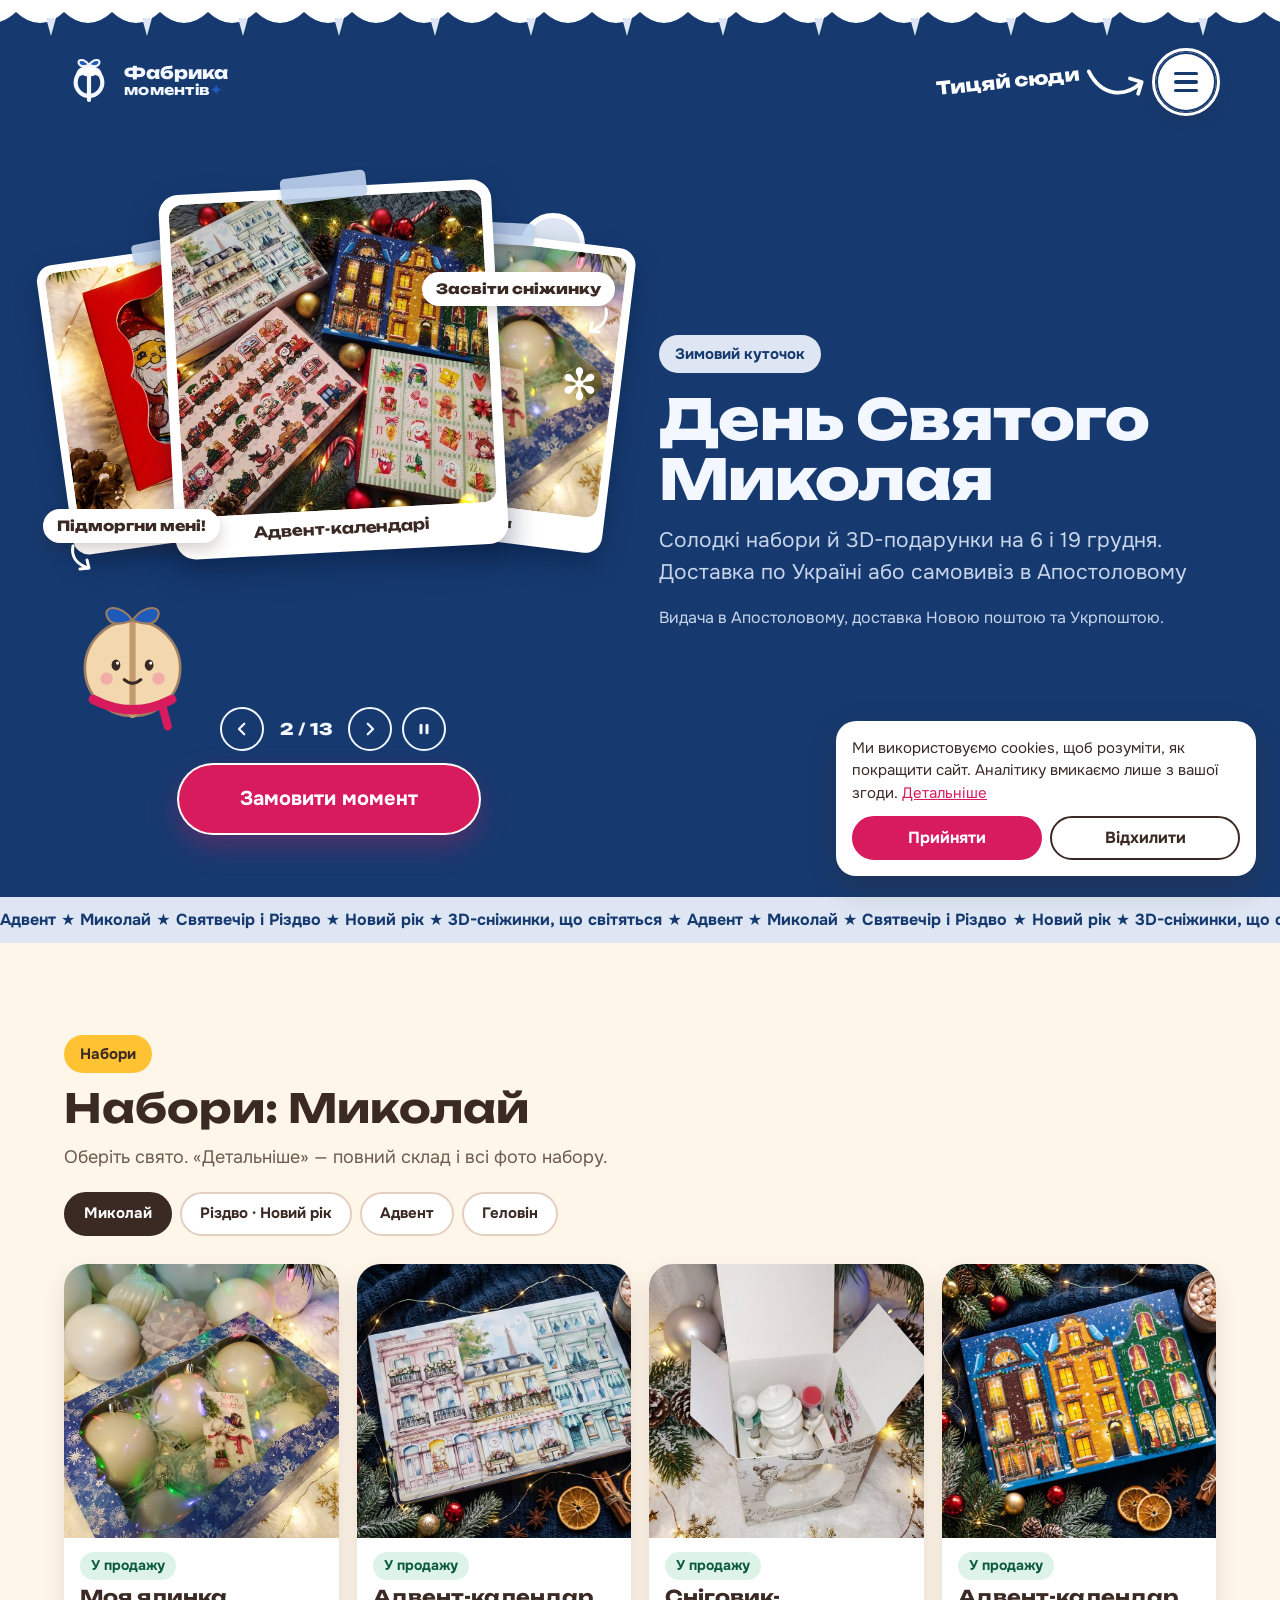
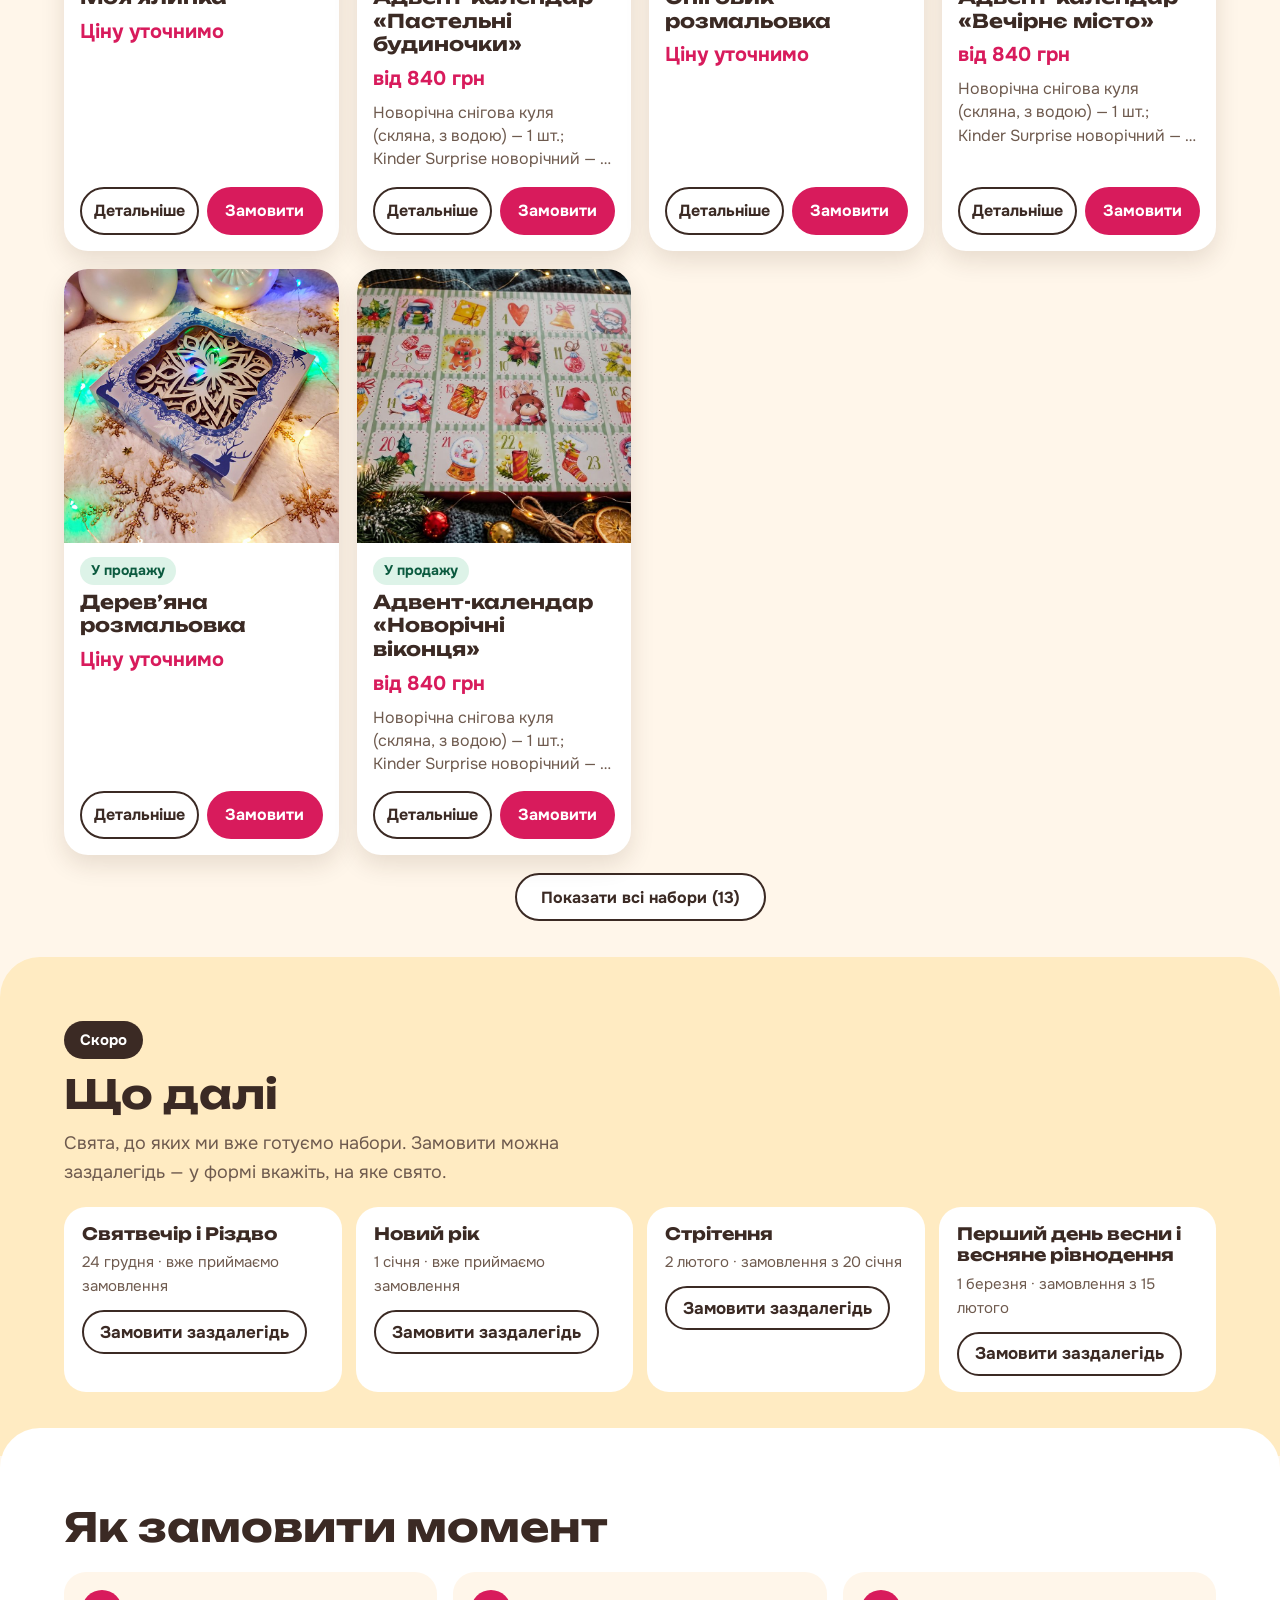
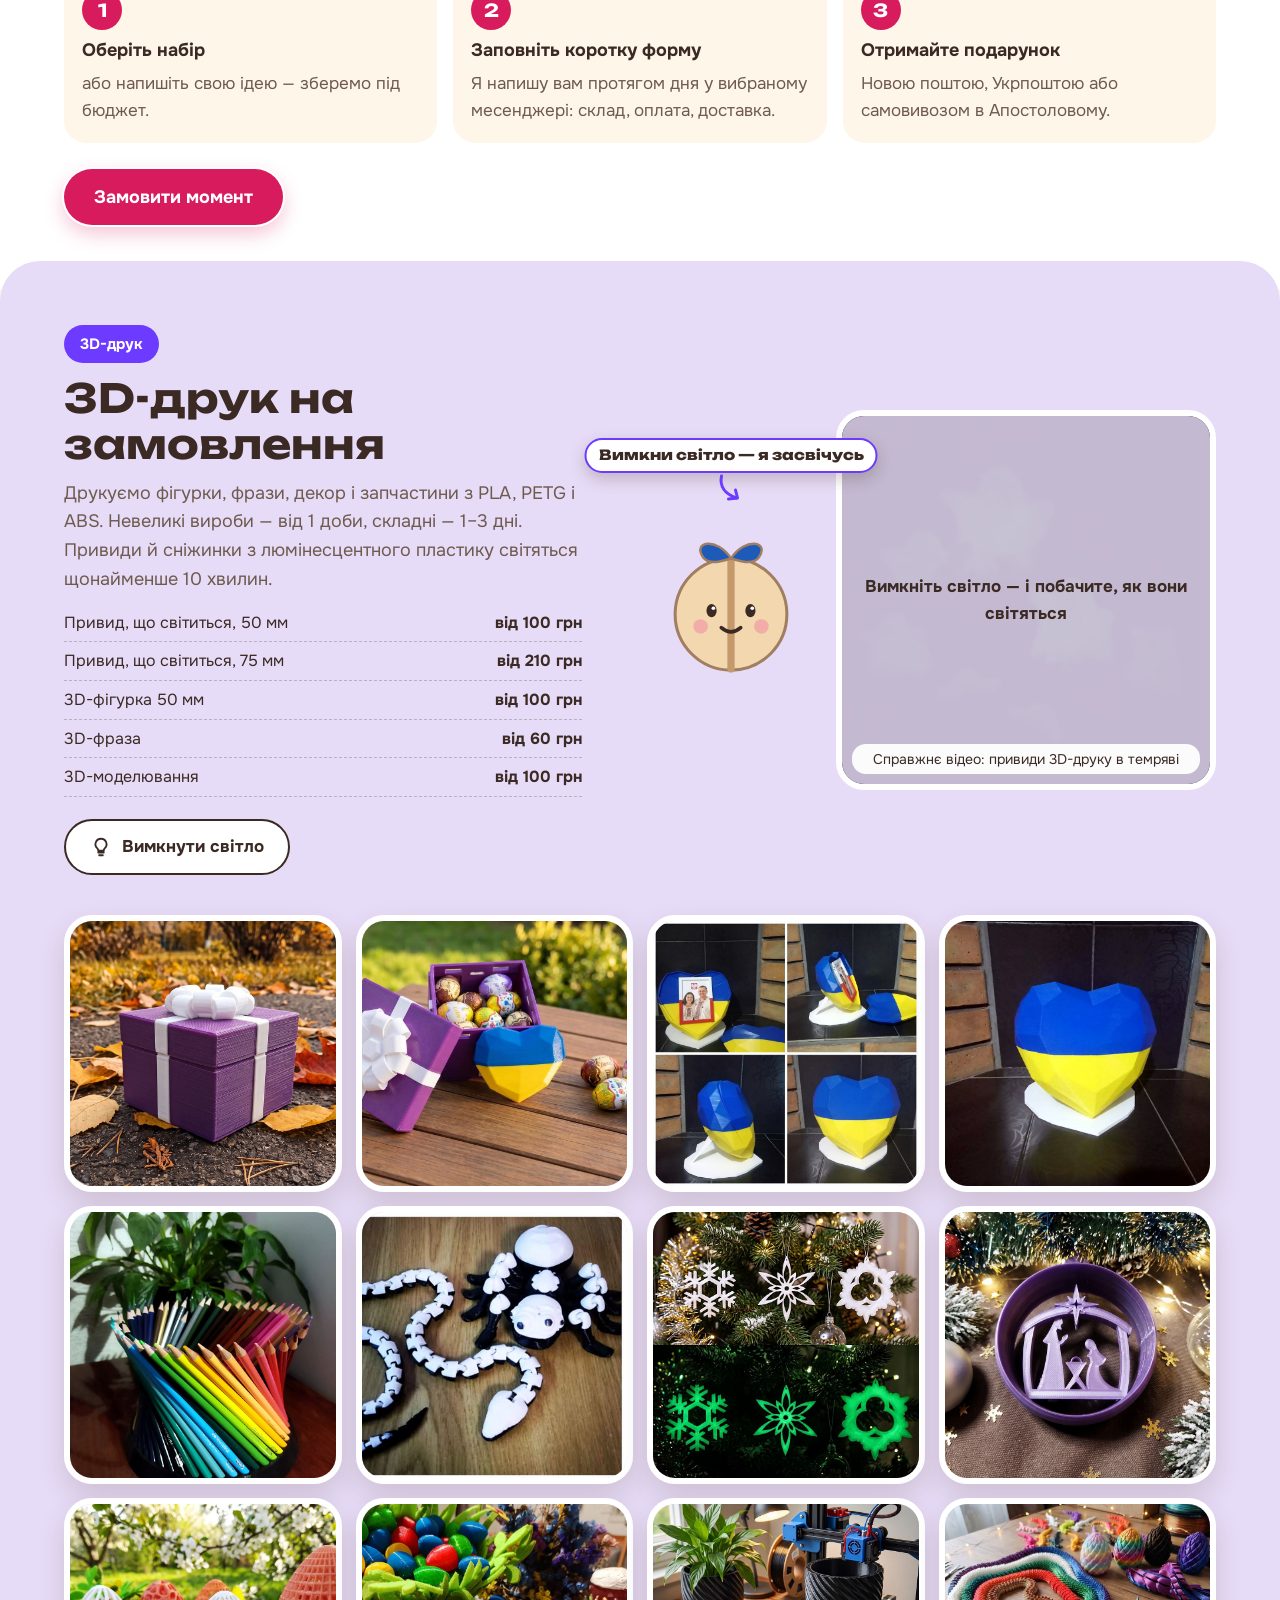
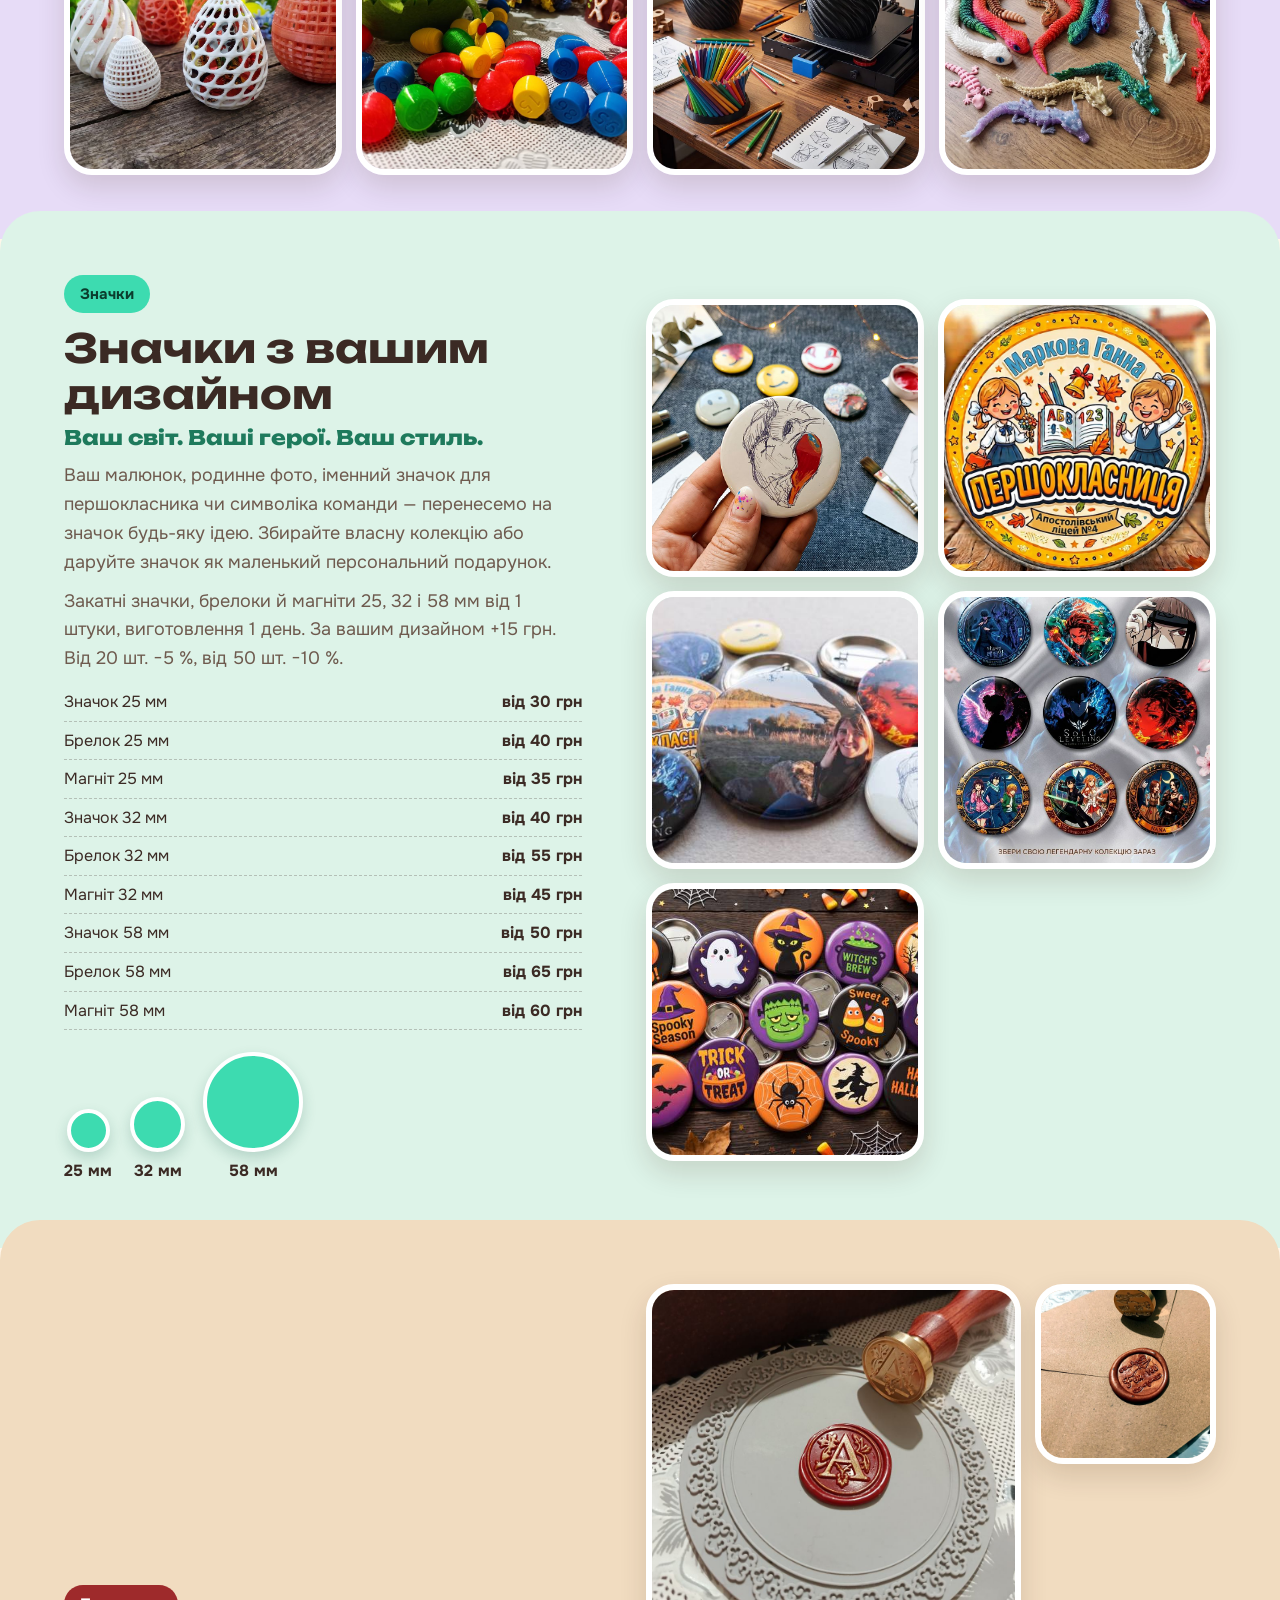
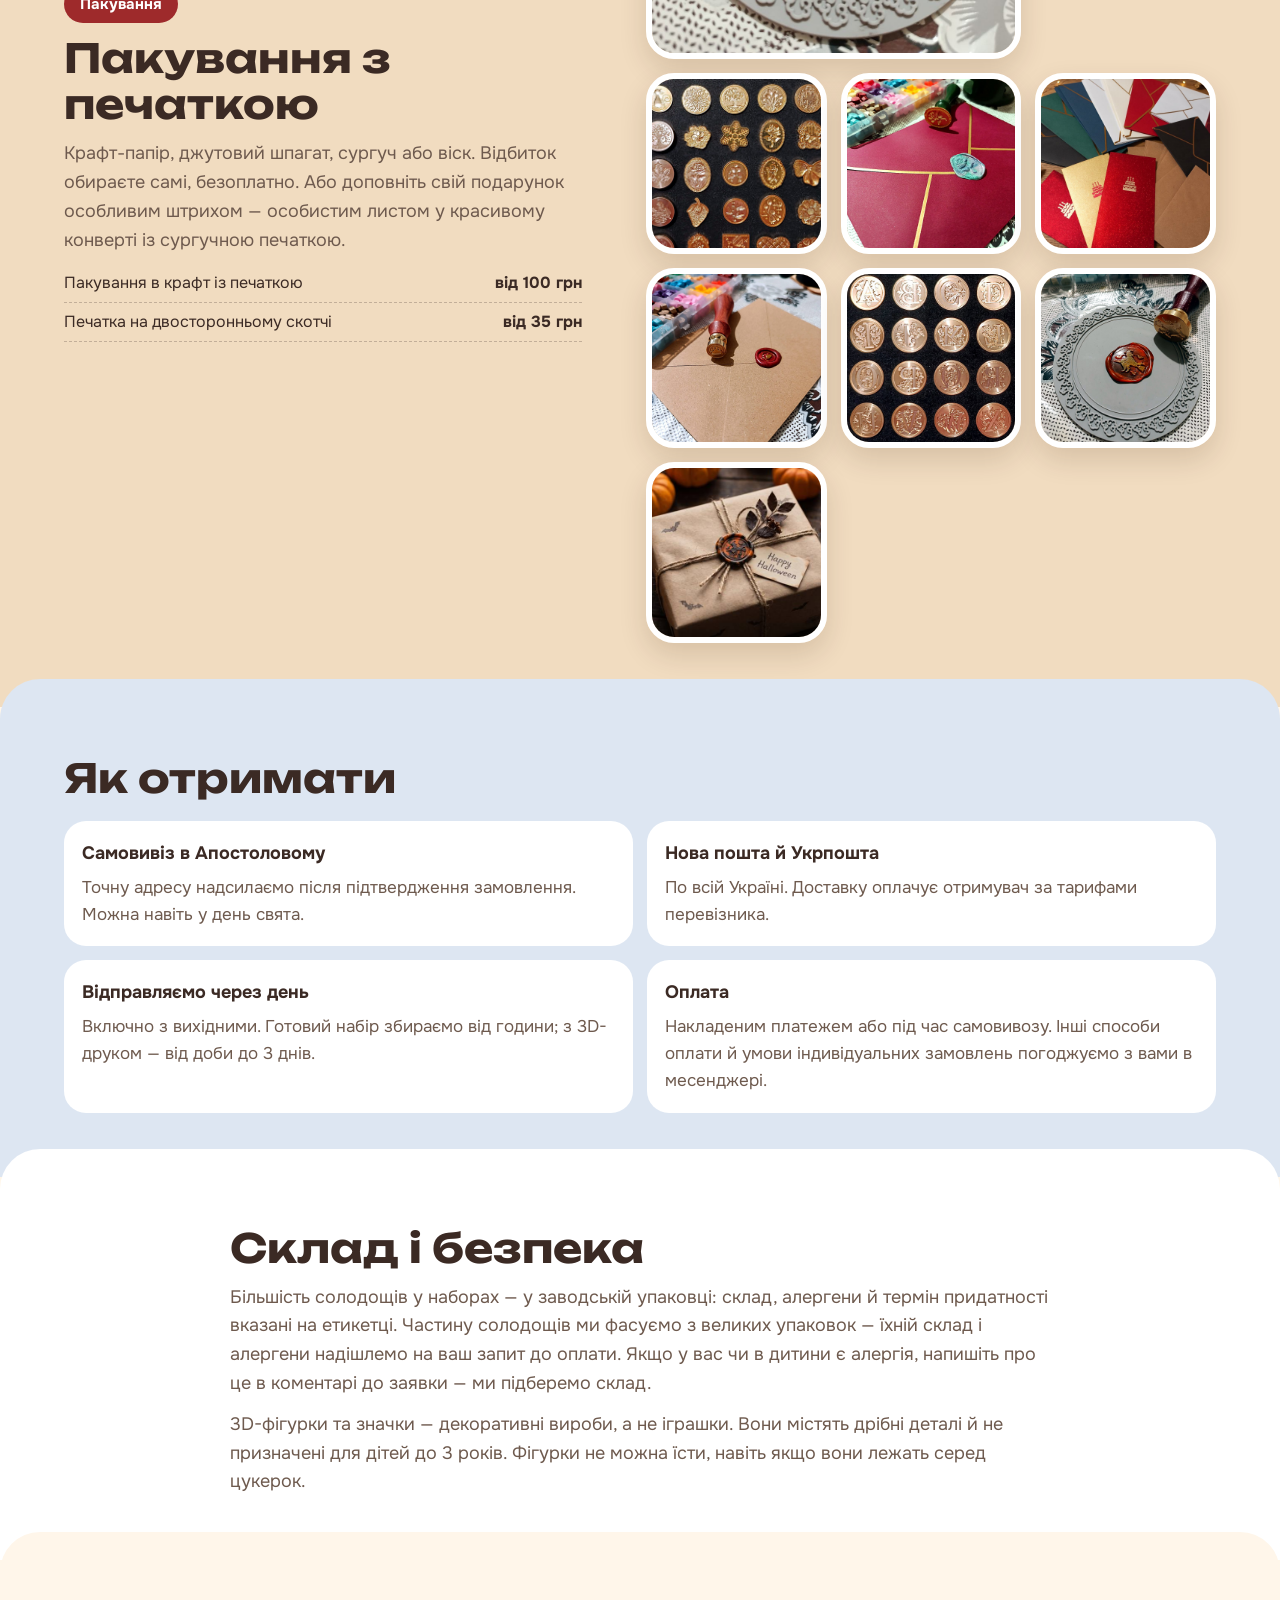
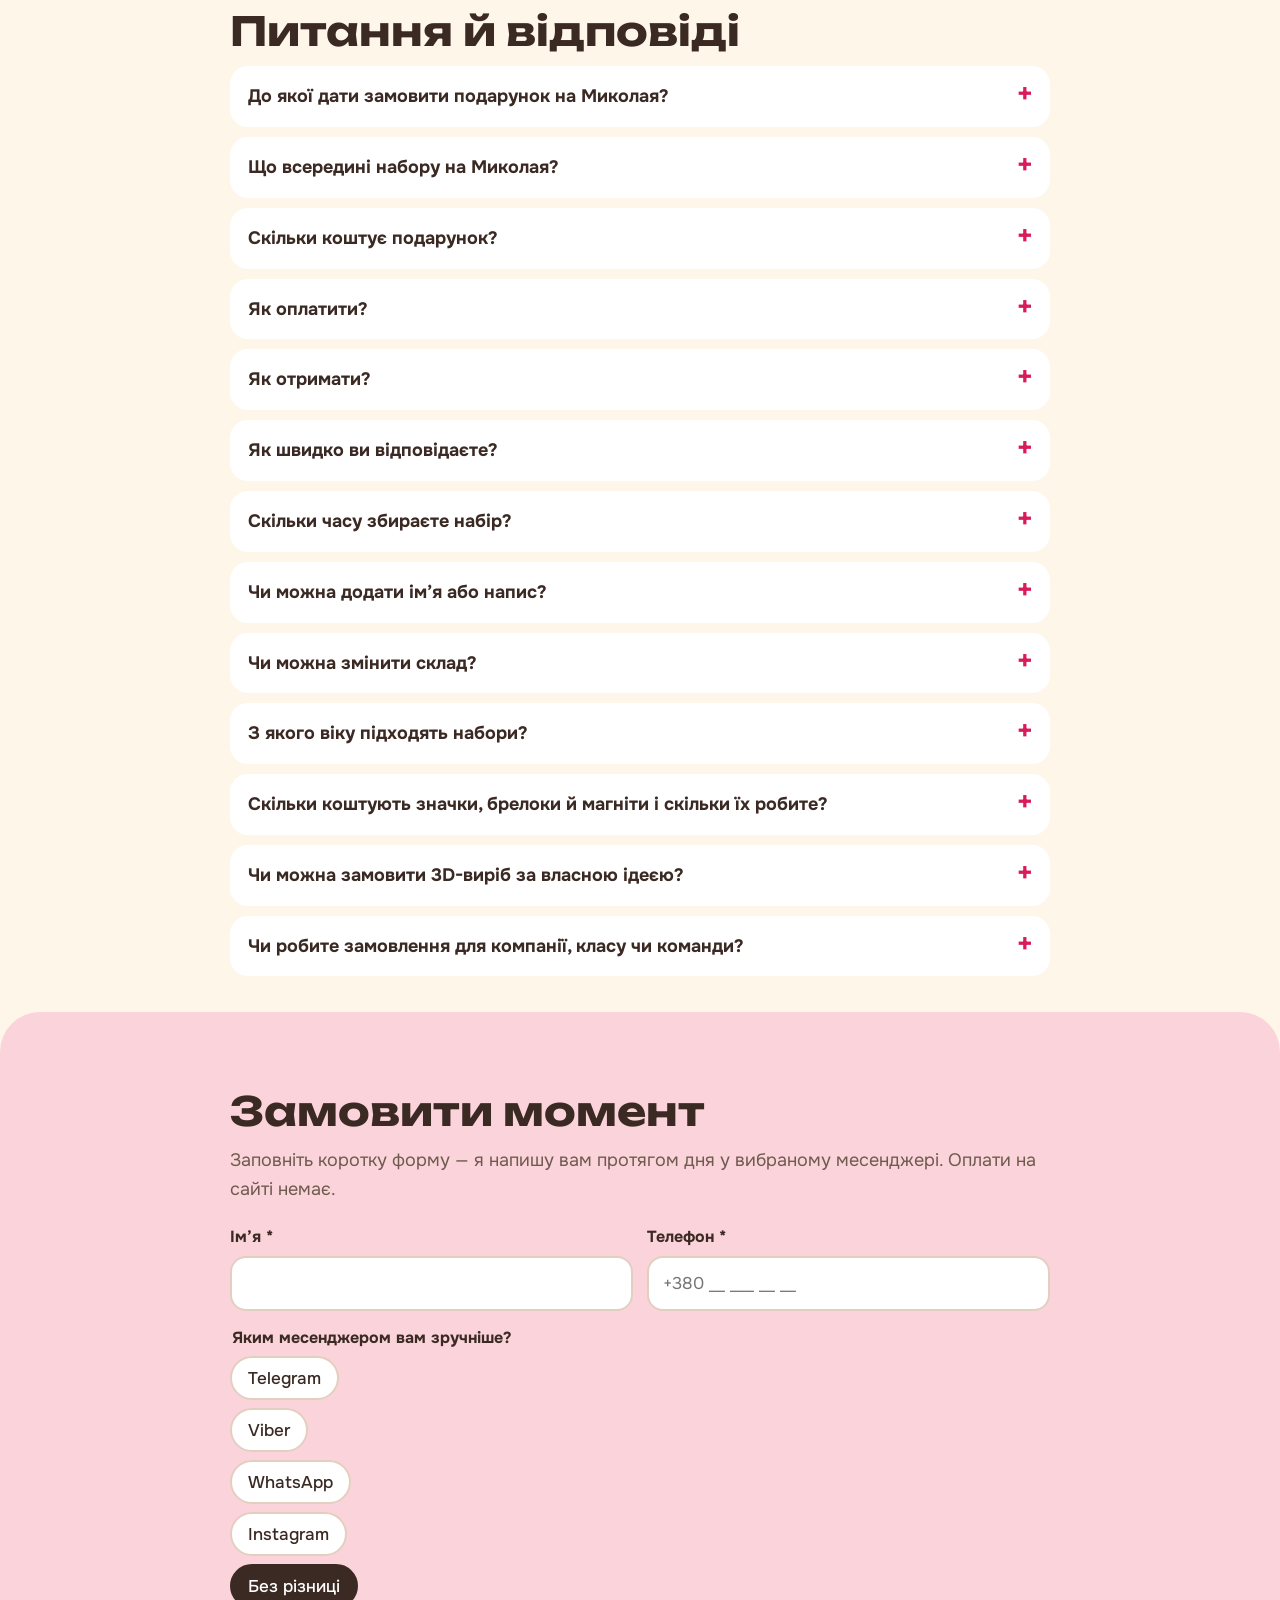
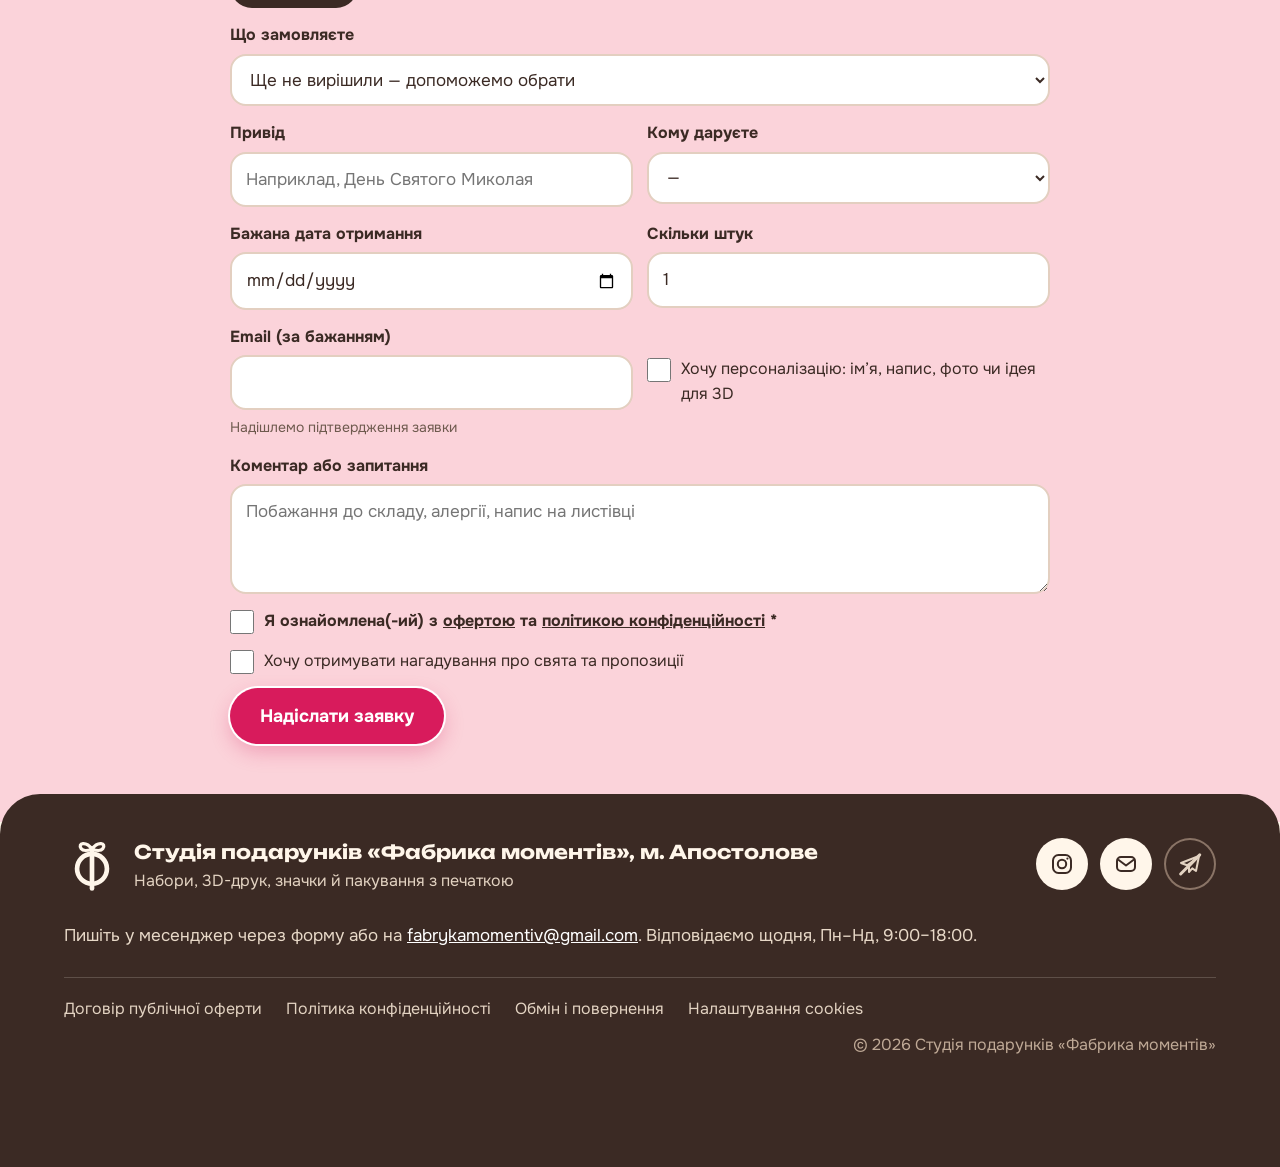
==== commit e2d47c02: "Add files via upload" ====
--- a/index.html
+++ b/index.html
@@ -18,7 +18,7 @@
 <meta name="twitter:card" content="summary_large_image">
 <meta name="theme-color" content="#FFF6EA">
 <link rel="icon" href="img/favicon.svg" type="image/svg+xml">
-<script type="application/ld+json">{"@context": "https://schema.org", "@graph": [{"@type": "Store", "@id": "https://fabrykamomentiv.online/#studio", "name": "Фабрика моментів", "alternateName": "Студія подарунків «Фабрика моментів»", "url": "https://fabrykamomentiv.online/", "email": "fabrykamomentiv@gmail.com", "image": "https://fabrykamomentiv.online/img/og-2026-11.jpg", "description": "Студія подарунків «Фабрика моментів», м. Апостолове: крафтові набори до свят, 3D-фігурки, що світяться в темряві, значки з вашим дизайном і пакування з печаткою. Доставка Новою поштою та Укрпоштою.", "foundingDate": "2023", "address": {"@type": "PostalAddress", "addressLocality": "Апостолове", "addressRegion": "Дніпропетровська область", "addressCountry": "UA"}, "areaServed": "UA", "openingHours": "Mo-Su 09:00-18:00", "sameAs": ["https://www.instagram.com/fabrykamomentiv/"]}, {"@type": "FAQPage", "mainEntity": [{"@type": "Question", "name": "Скільки коштує подарунок?", "acceptedAnswer": {"@type": "Answer", "text": "Є набори до 100, до 200 і до 300 грн. Ціну «від» вказано на кожній картці. Остаточну суму ми погоджуємо з вами в месенджері до оплати, і після погодження вона не змінюється."}}, {"@type": "Question", "name": "Як оплатити?", "acceptedAnswer": {"@type": "Answer", "text": "Накладеним платежем або під час самовивозу. Інші способи оплати й умови індивідуальних замовлень погоджуємо з вами в месенджері."}}, {"@type": "Question", "name": "Як отримати?", "acceptedAnswer": {"@type": "Answer", "text": "Новою поштою або Укрпоштою по всій Україні, доставку оплачує отримувач за тарифами перевізника. Або самовивіз в Апостоловому: адресу надсилаємо після підтвердження замовлення."}}, {"@type": "Question", "name": "Як швидко ви відповідаєте?", "acceptedAnswer": {"@type": "Answer", "text": "Заявки обробляємо щодня, з понеділка по неділю, з 9:00 до 18:00. Ми пишемо вам протягом дня в месенджері, який ви обрали у формі."}}, {"@type": "Question", "name": "Скільки часу збираєте набір?", "acceptedAnswer": {"@type": "Answer", "text": "Готовий набір збираємо від години до кількох годин. Якщо в замовленні є 3D-друк, — від доби до 3 днів (за умови, що не буде відключень світла). Відправляємо через день, включно з вихідними."}}, {"@type": "Question", "name": "Чи можна додати ім’я або напис?", "acceptedAnswer": {"@type": "Answer", "text": "Так. Текст на листівці — безкоштовно. Ініціал на сургучній печатці (поки лише латинські літери) і 3D-напис чи фігурка — за доплату; персоналізація додає 1–2 години до строку."}}, {"@type": "Question", "name": "Чи можна змінити склад?", "acceptedAnswer": {"@type": "Answer", "text": "Так: солодощі можна замінити в межах коробки. Якщо є алергія, напишіть про це в коментарі до заявки."}}, {"@type": "Question", "name": "З якого віку підходять набори?", "acceptedAnswer": {"@type": "Answer", "text": "Набори зі значками та 3D-фігурками не підходять дітям до 3 років через дрібні деталі."}}]}]}</script>
+<script type="application/ld+json">{"@context": "https://schema.org", "@graph": [{"@type": "Store", "@id": "https://fabrykamomentiv.online/#studio", "name": "Фабрика моментів", "alternateName": "Студія подарунків «Фабрика моментів»", "url": "https://fabrykamomentiv.online/", "email": "fabrykamomentiv@gmail.com", "image": "https://fabrykamomentiv.online/img/og-2026-11.jpg", "description": "Студія подарунків «Фабрика моментів», м. Апостолове: крафтові набори до свят, 3D-фігурки, що світяться в темряві, значки з вашим дизайном і пакування з печаткою. Доставка Новою поштою та Укрпоштою.", "foundingDate": "2023", "address": {"@type": "PostalAddress", "addressLocality": "Апостолове", "addressRegion": "Дніпропетровська область", "addressCountry": "UA"}, "areaServed": "UA", "openingHours": "Mo-Su 09:00-18:00", "sameAs": ["https://www.instagram.com/fabrykamomentiv/"]}, {"@type": "FAQPage", "mainEntity": [{"@type": "Question", "name": "Скільки коштує подарунок?", "acceptedAnswer": {"@type": "Answer", "text": "Є набори до 100, до 200 і до 300 грн. Ціну «від» вказано на кожній картці. Остаточну суму ми погоджуємо з вами в месенджері до оплати, і після погодження вона не змінюється."}}, {"@type": "Question", "name": "Як оплатити?", "acceptedAnswer": {"@type": "Answer", "text": "Накладеним платежем або під час самовивозу. Інші способи оплати й умови індивідуальних замовлень погоджуємо з вами в месенджері."}}, {"@type": "Question", "name": "Як отримати?", "acceptedAnswer": {"@type": "Answer", "text": "Новою поштою або Укрпоштою по всій Україні, доставку оплачує отримувач за тарифами перевізника. Або самовивіз в Апостоловому: адресу надсилаємо після підтвердження замовлення."}}, {"@type": "Question", "name": "Як швидко ви відповідаєте?", "acceptedAnswer": {"@type": "Answer", "text": "Заявки обробляємо щодня, з понеділка по неділю, з 9:00 до 18:00. Ми пишемо вам протягом дня в месенджері, який ви обрали у формі."}}, {"@type": "Question", "name": "Скільки часу збираєте набір?", "acceptedAnswer": {"@type": "Answer", "text": "Готовий набір збираємо від години до кількох годин. Якщо в замовленні є 3D-друк, — від доби до 3 днів (за умови, що не буде відключень світла). Відправляємо через день, включно з вихідними."}}, {"@type": "Question", "name": "Чи можна додати ім’я або напис?", "acceptedAnswer": {"@type": "Answer", "text": "Так. Текст на листівці — безоплатно. Ініціал на сургучній печатці (поки лише латинські літери) і 3D-напис чи фігурка — за доплату; персоналізація додає 1–2 години до строку."}}, {"@type": "Question", "name": "Чи можна змінити склад?", "acceptedAnswer": {"@type": "Answer", "text": "Так: солодощі можна замінити в межах коробки. Якщо є алергія, напишіть про це в коментарі до заявки."}}, {"@type": "Question", "name": "З якого віку підходять набори?", "acceptedAnswer": {"@type": "Answer", "text": "Набори зі значками та 3D-фігурками не підходять дітям до 3 років через дрібні деталі."}}]}]}</script>
 <script src="/assets/site.js?v=20261118" defer></script>
 <link rel="preconnect" href="https://fonts.googleapis.com"><link rel="preconnect" href="https://fonts.gstatic.com" crossorigin>
 <link href="https://fonts.googleapis.com/css2?family=Onest:wght@400;500;700&family=Unbounded:wght@700;800&display=swap" rel="stylesheet">
@@ -569,6 +569,8 @@
 .ninfo p.ncn{margin-top:8px;font-size:16px;font-style:italic}
 .nwarn{display:flex;gap:9px;align-items:flex-start;margin:12px 0 0;padding:11px 13px;border-radius:14px;background:#FFEBC2;color:#5C3A00;font:500 16px/1.45 var(--fm-font-body)}
 .nwarn svg{flex:0 0 20px;width:20px;height:20px;margin-top:1px}
+/* 22.11.2026 — опис набору в шторці (колонка description) */
+.ninfo p.ndesc{margin:12px 0 2px;color:#3B2A24;font-size:17px;line-height:1.55}
 .pdc figcaption .b3d{display:inline-block;margin-right:6px;padding:2px 7px 1px;border-radius:7px;background:#6C3BFF;color:#fff;font:800 11.5px/1.3 var(--fm-font-head);letter-spacing:.02em;vertical-align:2px}
 </style>
 </head>
@@ -733,7 +735,7 @@
   <div>
    <span class="tg">Пакування</span>
    <h2 id="pkh">Пакування з печаткою</h2>
-   <p>Крафт-папір, джутовий шпагат, сургуч або віск. Відбиток обираєте самі, безкоштовно. Або доповніть свій подарунок особливим штрихом — особистим листом у красивому конверті із сургучною печаткою.</p>
+   <p>Крафт-папір, джутовий шпагат, сургуч або віск. Відбиток обираєте самі, безоплатно. Або доповніть свій подарунок особливим штрихом — особистим листом у красивому конверті із сургучною печаткою.</p>
    <ul class="prices" data-sec="packaging"></ul>
   </div>
   <div class="pkpics">
@@ -808,7 +810,7 @@
     <p class="d3note">Моделювання — від 100 грн, далі 150 грн/год. Ціну друку називаємо після готової моделі. Термінові — доплата 30–60 %. Строки можуть зсуватися через відключення світла. Фото чи файл моделі надішлете нам у месенджер.</p>
    </div>
    <div class="grid2">
-    <label class="fld"><span>Привід</span><input name="occasion" maxlength="80" placeholder="Наприклад, Геловін"></label>
+    <label class="fld"><span>Привід</span><input name="occasion" maxlength="80" placeholder="Наприклад, день народження"></label>
     <label class="fld"><span>Кому даруєте</span><select name="whom"><option value="">—</option><option>Дитині</option><option>Рідним</option><option>Друзям</option><option>Колегам</option><option>Собі</option><option>Комусь іншому</option></select></label>
    </div>
    <div class="grid2">
@@ -893,7 +895,7 @@
 
 
 <script src="assets/config.js?v=20261102"></script>
-<script src="assets/data.js?v=20261118b"></script>
+<script src="assets/data.js?v=20261123"></script>
 <script>
 (function(){
 var RM=matchMedia('(prefers-reduced-motion: reduce)').matches,html=document.documentElement;
@@ -907,7 +909,7 @@
   tape:'Пакування з печаткою ★ Самовивіз в Апостоловому ★ Нова пошта та Укрпошта ★ 3D-друк на замовлення ★ '},
  {id:'halloween',name:'Геловін',c:'#c6ff00',ptr:'Тицяй, якщо не страшно!',tape:'Геловін 31.10 ★ Видача в Апостоловому ★ Нова пошта та Укрпошта ★ Привиди світяться в темряві ★ '},
  {id:'zyma',mt:'Підморгни мені!',name:'Зима',c:'#163A70',kicker:'Зимовий куточок',title:'Святвечір і Різдво',lead:'Набори на Святвечір і Різдво — 24–25 грудня та 6–7 січня. Крафтове пакування з печаткою за бажанням',acc:'scarf',fx:'snow',hint:'Торкніться сніжинки біля арки — вона засвітиться',ptr:'Тицяй сюди',
-  sl:[S(A['z1.jpg'],'Набір із двох горняток у коробці «З Новим роком та Різдвом Христовим»'),S(A['z2.jpg'],'Адвент-календарі на 24 віконця'),S(A['z3.jpg'],'Шоколадний Миколай у червоних подарункових коробках'),S(A['z4.jpg'],'Сніжинки з 3D-друку на ялинці: білі вдень і зелені в темряві'),S(A['zvid.mp4'],'Відео: дерев’яні фігурки для розпису',0,1,A['zvid.jpg']),S(A['z6.jpg'],'Зимовий набір: синя коробка з перламутровими кулями')],
+  sl:[S(A['z1.jpg'],'Набір із двох горняток у коробці «З Новим роком та Різдвом Христовим»'),S(A['z2.jpg'],'Адвент-календарі на 24 віконця'),S(A['z3.jpg'],'Шоколадний Миколай у червоних подарункових коробках'),S(A['z4.jpg'],'Сніжинки з 3D-друку на ялинці: білі вдень і зелені в темряві'),S(A['zvid.mp4'],'Відео: дерев’яні фігурки для розпису',0,1,A['zvid.jpg']),S(A['z6.jpg'],'Набір «Моя ялинка»: синя коробка з білими кульками для розпису')],
   tape:'Адвент ★ Миколай ★ Святвечір і Різдво ★ Новий рік ★ 3D-сніжинки, що світяться ★ '},
  {id:'vesna-velykden',mt:'Підморгни!',name:'Весна й Великдень',c:'#7CC85A',kicker:'Весняний куточок',title:'Благовіщення і Великдень',lead:'Великодні набори: яйця-сюрпризи з 3D-друку, солодощі й крафтове пакування',acc:'flower',fx:'egg',hint:'Торкніться яйця біля арки — воно розкриється',ptr:'Зазирни сюди',
   sl:[S(A['v1.jpg'],'Яйця-сюрпризи з 3D-друку з ажурним візерунком'),S(A['v2.jpg'],'Яйця-сюрпризи з 3D-друку з цукерками всередині'),S(A['v3.jpg'],'Яйця-сюрпризи з 3D-друку з цукерками всередині'),S(A['v4.jpg'],'Яйця-сюрпризи з 3D-друку з цукерками всередині'),S(A['v5.jpg'],'Яйця-сюрпризи з 3D-друку з цукерками серед квітів')],
@@ -920,7 +922,7 @@
  {id:'rodyna',mt:'Поклич малого',tmp:1,sl:[L(S(A['x3d05.jpg'],'Відкрита коробка з 3D-друку з цукерками й серцем'),'3D-друк','Коробка із солодощами'),L(S(A['b4.jpg'],'Скринька-серце з 3D-друку з фоторамкою всередині'),'3D-друк','Скринька з родинним фото'),L(S(A['bd1.jpg'],'Закатні значки з власними фото та малюнками'),'Значки','Значки з вашими фото'),L(S(A['b3.jpg'],'Органайзер для олівців з 3D-друку'),'3D-друк','Органайзер для олівців')],name:'Родина',c:'#FFC233',kicker:'Родинний куточок',title:'День матері',lead:NEED,fx:'peek',hint:'Торкніться Моментика — малий визирне',ptr:'Тицяй сюди',tape:'День матері ★ День батька ★ Випускні ★ День знань ★ День вчителя ★ '}
 ];
 var ITEMS={'HW-01':['Франкенштейн',1,'hw01.jpg','Набір «Франкенштейн»: зелена коробка з обличчям монстра'],'HW-02':['Гарбуз',1,'hw02.jpg','Набір «Гарбуз»: помаранчева коробка-гарбуз'],'HW-03':['З кажанами',1,'hw03.jpg','Набір «З кажанами»'],
- 'AD-01':['Адвент-календар на 24 віконця',0,'ad01.jpg','Адвент-календарі на 24 віконця'],'WN-01':['Моя ялинка',0,'z6.jpg','Зимовий набір: синя коробка з перламутровими кулями'],'WN-02':['Сніговик-розмальовка',0,'wn02.jpg','Зимовий набір: сніговик для розфарбовування']};
+ 'AD-01':['Адвент-календар на 24 віконця',0,'ad1.jpg','Адвент-календарі на 24 віконця'],'WN-01':['Моя ялинка',0,'z6.jpg','Набір «Моя ялинка»: синя коробка з білими кульками для розпису'],'WN-02':['Сніговик-розмальовка',0,'wn02.jpg','Зимовий набір: сніговик для розфарбовування']};
 var CAMP=[{id:'halloween2026',t:'Геловін',start:'2026-10-17',first:'2026-10-31',end:'2026-10-31',items:['HW-01','HW-02','HW-03']},
  {id:'advent2026',t:'Адвент-календар',start:'2026-10-26',first:'2026-12-01',end:'2026-12-24',items:['AD-01']},
  {id:'mykolai2026',t:'День Святого Миколая',start:'2026-11-08',first:'2026-12-06',end:'2026-12-19',items:['WN-01','WN-02']},
@@ -943,7 +945,7 @@
 /* Фото й тексти тем (погоджено замовницею 03–04.11.2026) */
 (function(){function g(id){return T.filter(function(x){return x.id===id})[0]}
  function N(f,n,a,go){var o=S(A[f],a||n);o.name=n;if(go)o.go=go;return o}
- g('zyma').sl=[N('z3.jpg','Шоколадний Миколай','Шоколадний Миколай у червоних подарункових коробках','WN-05'),N('z2.jpg','Адвент-календарі','Адвент-календарі на 24 віконця','tab:AD-01'),N('z6.jpg','Моя ялинка','Зимовий набір: синя коробка з перламутровими кулями','WN-01'),N('z1.jpg','Горнятко з солодощами','Набір із двох горняток у святковій коробці','WN-09'),N('wn06.jpg','Горнятко','Набір: горнятко, льодяник-посох, свічки й листівка в червоній коробці','WN-06'),N('wn02.jpg','Сніговик-розмальовка','Набір «Сніговик-розмальовка»','WN-02'),N('wn03.jpg','Дерев’яна розмальовка','Дерев’яна розмальовка до Нового року','WN-03'),N('wn04.jpg','Чарівна паличка','Набір «Чарівна паличка»','WN-04'),N('wn07.jpg','Кулі з солодощами','Набір «Кулі з солодощами»','WN-07'),N('z4.jpg','Сніжинки, що світяться','Сніжинки з 3D-друку на ялинці','3D-05'),N('3d06.jpg','Ялинкова іграшка з вертепом','Ялинкова іграшка з 3D-друку з різдвяним вертепом','3D-06'),N('z8.jpg','Новорічна фігурка коня','Фігурка коня з 3D-друку на підставці-підкові біля ялинки','sec:lab'),N('z7.jpg','Набір ялинкових прикрас','Набір ялинкових прикрас у подарунковій коробці серед ялинових гілок','WN-08')];
+ g('zyma').sl=[N('z3.jpg','Шоколадний Миколай','Шоколадний Миколай у червоних подарункових коробках','WN-05'),N('z2.jpg','Адвент-календарі','Адвент-календарі на 24 віконця','tab:AD-01'),N('z6.jpg','Моя ялинка','Набір «Моя ялинка»: синя коробка з білими кульками для розпису','WN-01'),N('z1.jpg','Горнятка для двох','Набір «Горнятка для двох»: два горнятка у святковій коробці','WN-09'),N('wn06.jpg','Горнятко зі свічками','Набір: горнятко, льодяник-посох, свічки й листівка в червоній коробці','WN-06'),N('wn02.jpg','Сніговик-розмальовка','Набір «Сніговик-розмальовка»','WN-02'),N('wn03.jpg','Дерев’яна розмальовка','Дерев’яна розмальовка до Нового року','WN-03'),N('wn04.jpg','Чарівна паличка','Набір «Чарівна паличка»','WN-04'),N('wn07.jpg','Кульки з солодощами','Прозорі кульки з солодощами','WN-07'),N('z4.jpg','Сніжинки, що світяться','Сніжинки з 3D-друку на ялинці','3D-05'),N('3d06.jpg','Ялинкова іграшка з вертепом','Ялинкова іграшка з 3D-друку з різдвяним вертепом','3D-06'),N('z8.jpg','Новорічна фігурка','Новорічна фігурка з 3D-друку на підставці-підкові біля ялинки','sec:lab'),N('z7.jpg','Лісова розмальовка','Набір «Лісова розмальовка»: шишки, сова й будиночок для розпису в подарунковій коробці','WN-08')];
  g('vesna-velykden').sl=[N('ve1.jpg','Яйця-сюрпризи з цукерками','Яйця-сюрпризи з 3D-друку і кошик із цукерками','EA-01|sec:lab'),N('ve2.jpg','Ажурні яйця-сюрпризи','Ажурні яйця-сюрпризи з 3D-друку серед весняних квітів','EA-01|sec:lab'),N('ve3.jpg','Сюрприз усередині','Ажурне яйце з 3D-друку з цукерками всередині','EA-01|sec:lab'),N('ve4.jpg','Спіральне яйце-сюрприз','Біле спіральне яйце-сюрприз з 3D-друку','EA-01|sec:lab'),N('ve5.jpg','Відкрите яйце з солодощами','Відкрите яйце-сюрприз з 3D-друку з солодощами','EA-01|sec:lab'),N('ve6.jpg','Великодня гра','Різнокольорові яйця-капсули з 3D-друку для великодньої гри','sec:lab')];
  var l=g('lito');l.sl=[N('p3d5.jpg','Органайзер для олівців','Органайзер для олівців з 3D-друку з кольоровими олівцями','sec:lab'),N('p3d6.jpg','Гнучкі змійка й павук','Гнучкі змійка й павук з 3D-друку','sec:lab'),N('bd3.jpg','Значок з вашим малюнком','Закатний значок з дитячим малюнком','sec:badges'),N('bd1.jpg','Значки з вашими фото','Закатні значки з власними фото та малюнками','sec:badges'),N('bd5.jpg','Значки в наявності','Закатні значки з улюбленими героями','sec:badges'),N('lt1.jpg','Солодка мрія','Синя коробка-сюрприз із солодощами','sec:nabory'),N('lt2.jpg','Альбоми','Альбоми для спогадів у подарунковому оформленні','sec:lab')];
  l.lead='Легкі літні подарунки: 3D-іграшки, органайзери й значки з вашими фото. Для відпочинку, табору й випускного';
@@ -995,6 +997,9 @@
 indexP();
 function money(v){if(v===''||v==null)return '';var n=Number(v);if(isNaN(n))return '';return 'від '+Math.ceil(n-1e-9)+' грн'}
 function esc(x){return String(x==null?'':x).replace(/[&<>"]/g,function(c){return{'&':'&amp;','<':'&lt;','>':'&gt;','"':'&quot;'}[c]})}
+/* Назва в лапках без подвоєння: «Адвент-календар «…»» не беремо в лапки вдруге і не додаємо «Набір» (22.11.2026) */
+function qt(t){t=String(t==null?'':t);return t.indexOf('«')>=0?t:'«'+t+'»'}
+function setNm(t){t=String(t==null?'':t);return t.indexOf('«')>=0?t:'Набір «'+t+'»'}
 var THEMES=['brand','kokhannia','rodyna','ukraina','zyma','vesna-velykden','lito','osin','halloween'];
 function pickCampaign(){
  /* 1) рішення таблиці: «Зараз на першому екрані» = так (з урахуванням «Ручний показ до») */
@@ -1189,7 +1194,7 @@
 function partsOf(p){return p.contents?String(p.contents).split(';').map(function(x){return x.trim()}).filter(Boolean):[]}
 function priceOf(p){return p.price_from!==''&&p.price_from!=null?money(p.price_from):'Ціну уточнимо'}
 function card(p,g){var id=esc(p.item_id),im=photoOf(p.item_id,600),n=photosOf(p.item_id).length,pt=partsOf(p);
- return '<article class="card" data-pid="'+id+'"><button type="button" class="im js-more" data-pid="'+id+'" aria-label="Детальніше: «'+esc(p.title)+'»">'+(im?'<img src="'+esc(im)+'" alt="Набір «'+esc(p.title)+'»" loading="lazy" width="600" height="600">':'')+(n>1?'<span class="cnt">'+n+' фото</span>':'')+'</button>'
+ return '<article class="card" data-pid="'+id+'"><button type="button" class="im js-more" data-pid="'+id+'" aria-label="Детальніше: '+esc(qt(p.title))+'">'+(im?'<img src="'+esc(im)+'" alt="'+esc(setNm(p.title))+'" loading="lazy" width="600" height="600">':'')+(n>1?'<span class="cnt">'+n+' фото</span>':'')+'</button>'
  +'<div class="bd">'+(g?'<span class="st st-'+g.state+'">'+esc(stTxt(g))+'</span>':'')+'<b>'+esc(p.title)+'</b><span class="pr">'+priceOf(p)+'</span>'
  +(pt.length?'<span class="cn">'+esc(pt.join('; '))+'</span>':'')
  +'<div class="acts2"><button type="button" class="more js-more" data-pid="'+id+'">Детальніше</button><button type="button" class="buy js-card" data-pid="'+id+'" data-cid="'+esc(g?g.main.campaign_id:'')+'" data-t="'+esc(g?g.main.title:'')+'">'+buyTxt(g)+'</button></div></div></article>'}
@@ -1200,7 +1205,7 @@
  var csw=document.getElementById('ctsw');if(csw){csw.hidden=tabs.hidden;if(!tabs._sw){tabs._sw=1;tabs.addEventListener('scroll',function(){if(tabs.scrollLeft>24)csw.classList.add('gone')},{passive:true})}setTimeout(function(){if(tabs.scrollWidth<=tabs.clientWidth+4)csw.hidden=true},0)}
  document.getElementById('nbh').textContent=g?'Набори: '+g.label:'Набори до свят';
  var list=g?g.items:[],lim=ALL?999:6;
- document.getElementById('cards').innerHTML=list.length?list.slice(0,lim).map(function(p){return card(p,g)}).join(''):'<p class="empty">Набори до найближчого свята з’являться тут найближчим часом. Подивіться розділ «Скоро» або напишіть, що хочете, — зберемо під ваш привід.</p>';
+ document.getElementById('cards').innerHTML=list.length?list.slice(0,lim).map(function(p){return card(p,g)}).join(''):'<p class="empty">Набори до прийдешнього свята з’являться тут найближчим часом. Подивіться розділ «Скоро» або напишіть, що хочете, — зберемо під ваш привід.</p>';
  var mb=document.getElementById('cmore');mb.hidden=list.length<=lim;mb.textContent='Показати всі набори ('+list.length+')'}
 function buildSections(){try{window.FM_SETGROUPS=groups().map(function(g){return{label:g.label,ids:g.items.map(function(p){return p.item_id})}})}catch(e){}if(window.fmFillProducts)fmFillProducts();
  var cid=CUR?CUR.campaign_id:'';GR=groups();
@@ -1264,11 +1269,12 @@
  var g=GR.filter(function(x){return x.items.some(function(i){return i.item_id===pid})})[0];NOW={p:p,g:g};NFOC=document.activeElement;
  document.getElementById('nsT').textContent=p.title;
  var ph=photosOf(pid,1000);
- NT.innerHTML=ph.length?ph.map(function(f,i){return '<div class="nsl"><img src="'+esc(f.src)+'" alt="'+esc(f.alt||('Набір «'+p.title+'»'+(ph.length>1?', фото '+(i+1)+' з '+ph.length:'')))+'"'+(i?' loading="lazy"':'')+'></div>'}).join(''):'<div class="nsl"></div>';
+ NT.innerHTML=ph.length?ph.map(function(f,i){return '<div class="nsl"><img src="'+esc(f.src)+'" alt="'+esc(f.alt||(setNm(p.title)+(ph.length>1?', фото '+(i+1)+' з '+ph.length:'')))+'"'+(i?' loading="lazy"':'')+'></div>'}).join(''):'<div class="nsl"></div>';
  document.getElementById('ndots').innerHTML=ph.length>1?ph.map(function(f,i){return '<i'+(i?'':' class="on"')+'></i>'}).join(''):'';
  NS.classList.toggle('one',ph.length<2);
  var pt=partsOf(p);
  document.getElementById('ninfo').innerHTML='<p class="npr">'+priceOf(p)+'</p>'+(g?'<span class="st st-'+g.state+'">'+esc(stTxt(g))+'</span>':'')
+  +(sent(p.description)?'<p class="ndesc">'+esc(sent(p.description))+'</p>':'')
   +(pt.length?'<h4>Склад</h4><ul>'+pt.map(function(x){return '<li>'+esc(x)+'</li>'}).join('')+'</ul>':'')
   +(sent(p.contents_note)?'<p class="ncn">'+esc(sent(p.contents_note))+'</p>':'')
   +(function(){var w=[];if(p.not_under_3==='так')w.push('Не для дітей до 3 років: дрібні деталі.');if(sent(p.warning))w.push(sent(p.warning));return w.length?'<div class="nwarn" role="note"><svg viewBox="0 0 24 24" fill="none" stroke="#8A5A00" stroke-width="2" stroke-linecap="round" aria-hidden="true"><circle cx="12" cy="12" r="9"/><path d="M12 11v6M12 7.5v.5"/></svg><span>'+esc(w.join(' '))+'</span></div>':''})()
@@ -1297,10 +1303,13 @@
 document.getElementById('nbuy').onclick=function(){var p=NOW.p,g=NOW.g;closeSet();setTimeout(function(){window.fmOpenOrder&&fmOpenOrder({productId:p.item_id,campaignId:g?g.main.campaign_id:window.FM_CAMPAIGN,occasion:g?g.main.title:(CUR?CUR.title:''),place:'sheet'})},150)};
 document.getElementById('nshare').onclick=function(){var p=NOW.p,u=location.origin+location.pathname+'#nabir-'+encodeURIComponent(p.item_id);
  window.fmEvent&&fmEvent('share',{fm_product:p.item_id});
- if(navigator.share){navigator.share({title:'Фабрика моментів — '+p.title,text:'Подивись цей набір: «'+p.title+'»',url:u}).catch(function(){});return}
+ if(navigator.share){navigator.share({title:'Фабрика моментів — '+p.title,text:(p.title.indexOf('«')>=0?'Подивись: '+p.title:'Подивись цей набір: «'+p.title+'»'),url:u}).catch(function(){});return}
  var ok=function(){toastMsg('Посилання на набір скопійовано')};
  if(navigator.clipboard&&navigator.clipboard.writeText)navigator.clipboard.writeText(u).then(ok,function(){prompt('Скопіюйте посилання:',u)});else prompt('Скопіюйте посилання:',u)};
 var tgo=document.getElementById('tgoff');if(CFG.telegram){var ta=document.createElement('a');ta.className='ic';ta.href=CFG.telegram;ta.target='_blank';ta.rel='noopener';ta.setAttribute('aria-label','Telegram');ta.innerHTML=tgo.innerHTML;tgo.replaceWith(ta)}else tgo.onclick=function(){toastMsg('Telegram тимчасово недоступний. Пишіть в Instagram або на пошту.')};
+/* Пошта: адреса копіюється і показується підказка; поштова програма, якщо є, відкривається як і раніше (23.11.2026) */
+function copyTxt(t){try{if(navigator.clipboard&&window.isSecureContext)return navigator.clipboard.writeText(t)}catch(e){}return new Promise(function(ok,no){try{var x=document.createElement('textarea');x.value=t;x.setAttribute('readonly','');x.style.cssText='position:fixed;top:0;left:0;opacity:0';document.body.appendChild(x);x.select();var r=document.execCommand('copy');x.remove();r?ok():no()}catch(e){no()}})}
+document.addEventListener('click',function(e){var a=e.target.closest&&e.target.closest('a[href^="mailto:"]');if(!a)return;var ad=(a.getAttribute('href')||'').replace(/^mailto:/i,'').split('?')[0];if(!ad)return;copyTxt(ad).then(function(){toastMsg('Адресу скопійовано: '+ad)},function(){toastMsg('Наша пошта: '+ad)})});
 /* Клік на Instagram чи пошту (футер, меню, контакти) → подія contact_click (18.11.2026) */
 document.addEventListener('click',function(e){var a=e.target.closest&&e.target.closest('a[href]');if(!a)return;var h=a.getAttribute('href')||'',m=/instagram\.com/i.test(h)?'instagram':/^mailto:/i.test(h)?'email':'';if(m&&window.fmEvent)fmEvent('contact_click',{method:m})});
 lsw.addEventListener('click',function(){window.fmEvent&&fmEvent('light_toggle',{fm_state:lab.classList.contains('dark')?'off':'on'})});
@@ -1314,18 +1323,20 @@
  var tt=T.filter(function(x){return x.id===id})[0];if(tt&&CUR&&id!=='halloween'&&id!=='brand'){tt.title=CUR.title;if(CUR.subtitle)tt.lead=esc(CUR.subtitle)}
  if(tt&&tt.lead&&tt.lead.indexOf('ПОТРІБНО')>=0)tt.lead='Подарунки до свята — набори, 3D-друк і значки';
  buildSections();set(id,false)}
+/* «Привід» у формі: підказка — найближче свято з активних кампаній (без Адвенту); інакше — день народження (23.11.2026) */
+function setOcc(){var el=document.querySelector('#order [name=occasion], input[name=occasion]');if(!el)return;var c=(DATA.campaigns||[]).filter(function(c){return c.active==='так'&&c.campaign_id!=='always'&&!/^advent/.test(c.campaign_id)&&c.date_first&&c.date_first>=TODAY&&c.title}).sort(function(a,b){return a.date_first<b.date_first?-1:1})[0];el.placeholder='Наприклад, '+(c?c.title:'день народження')}
 var LSK='fm_catalog_v1';
 try{var c0=JSON.parse(localStorage.getItem(LSK)||'null');
  if(c0&&c0.d&&c0.d.products&&c0.d.products.length&&c0.t>Date.now()-14*864e5&&String(c0.d.generated_at||'')>=String(DATA.generated||'')){
   if(c0.day!==TODAY)(c0.d.campaigns||[]).forEach(function(c){delete c.hero_now});
   DATA=norm(c0.d);indexP()}}catch(e){}
-start();
+start();setOcc();
 (function(){var m=/^#nabir-(.+)$/.exec(location.hash);if(m)openSet(decodeURIComponent(m[1]),'link')})();
 if(CFG.catalogUrl){
  fetch(CFG.catalogUrl).then(function(r){return r.json()}).then(function(d){if(!(d&&d.products&&d.products.length&&d.campaigns))return;
   try{localStorage.setItem(LSK,JSON.stringify({t:Date.now(),day:TODAY,d:d}))}catch(e){}
   var oid=CUR?CUR.campaign_id:'';DATA=norm(d);indexP();var nc=pickCampaign(),nid=nc?nc.campaign_id:'';
-  if(nid!==oid&&!Q.get('theme'))start();else{CUR=nc||CUR;hwDates();buildSections()}}).catch(function(){})}
+  if(nid!==oid&&!Q.get('theme'))start();else{CUR=nc||CUR;hwDates();buildSections()}setOcc()}).catch(function(){})}
 })();
 </script>
 <script src="assets/fm-order.js?v=20261118"></script>
